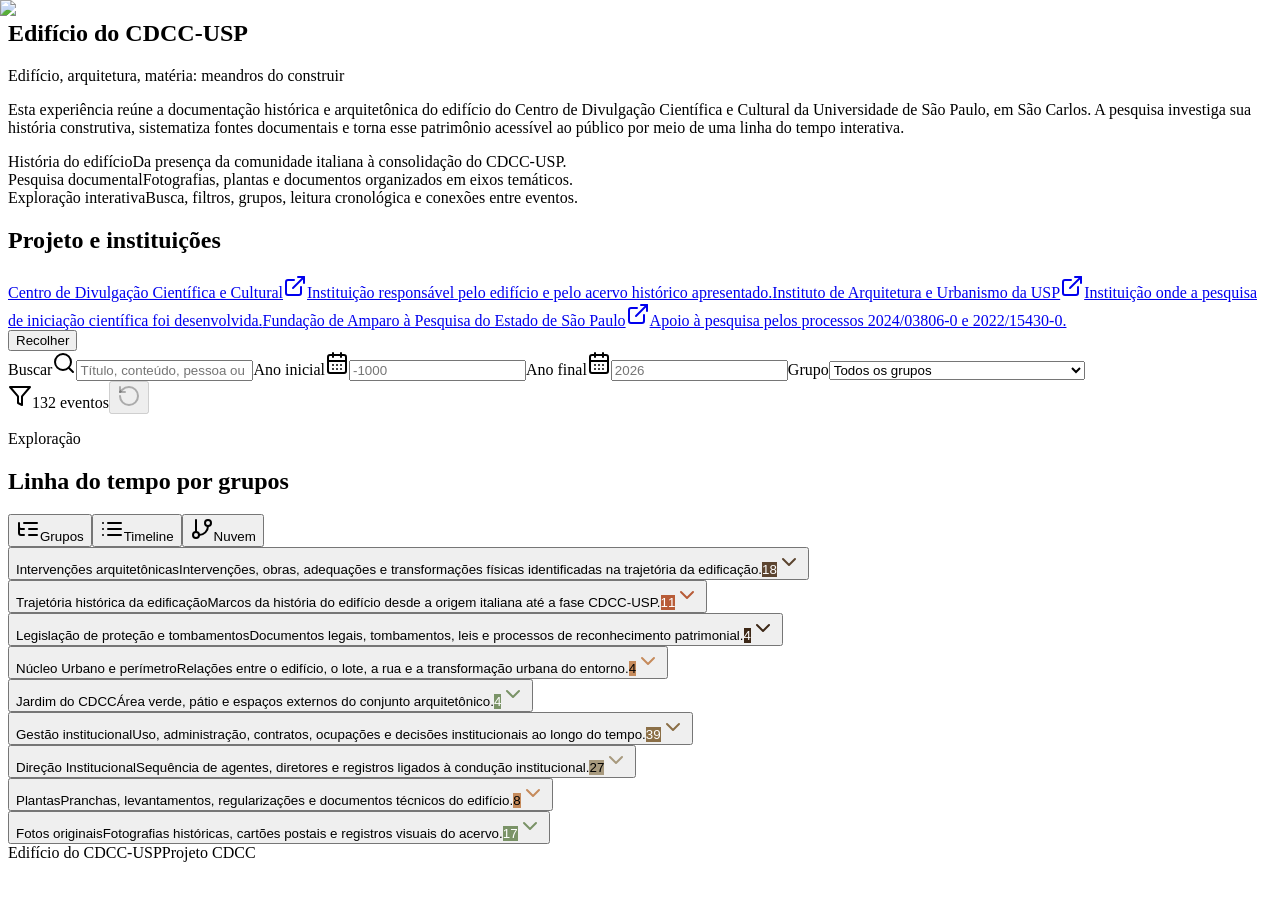
==== index.html @ 457eb66d "Publica site oficial do CDCC" ====
<!DOCTYPE html><!--H0KmSHQLWL5C5zBYv2tsC--><html lang="pt-BR"><head><meta charSet="utf-8"/><meta name="viewport" content="width=device-width, initial-scale=1"/><link rel="preload" as="image" href="/cdcc/images/cdcc/hero/fachada-sociedade-dante-alighieri.webp"/><link rel="stylesheet" href="/cdcc/_next/static/css/33ab1520f5a5b8dd.css" data-precedence="next"/><link rel="preload" as="script" fetchPriority="low" href="/cdcc/_next/static/chunks/webpack-450da0f515653d47.js"/><script src="/cdcc/_next/static/chunks/4bd1b696-c023c6e3521b1417.js" async=""></script><script src="/cdcc/_next/static/chunks/255-c16fd13ca8e7bf2b.js" async=""></script><script src="/cdcc/_next/static/chunks/main-app-d345df86a4fbf9d9.js" async=""></script><script src="/cdcc/_next/static/chunks/286-ce4d98b6b0c769e2.js" async=""></script><script src="/cdcc/_next/static/chunks/app/page-9c29a3cddc58170a.js" async=""></script><meta http-equiv="Content-Security-Policy" content="default-src &#x27;self&#x27;; base-uri &#x27;self&#x27;; object-src &#x27;none&#x27;; frame-src &#x27;none&#x27;; form-action &#x27;none&#x27;; img-src &#x27;self&#x27; data: blob:; media-src &#x27;self&#x27;; font-src &#x27;self&#x27; data:; style-src &#x27;self&#x27; &#x27;unsafe-inline&#x27;; script-src &#x27;self&#x27; &#x27;unsafe-inline&#x27;; connect-src &#x27;self&#x27;; worker-src &#x27;self&#x27; blob:; manifest-src &#x27;self&#x27;; upgrade-insecure-requests"/><title>Edifício do CDCC-USP | História e arquitetura</title><meta name="description" content="Pesquisa histórica e arquitetônica sobre o edifício do CDCC-USP, apresentada por grupos temáticos, linha do tempo e conexões entre eventos."/><meta name="referrer" content="strict-origin-when-cross-origin"/><link rel="shortcut icon" href="/cdcc/favicon.svg"/><link rel="icon" href="/cdcc/favicon.svg" type="image/svg+xml"/><script src="/cdcc/_next/static/chunks/polyfills-42372ed130431b0a.js" noModule=""></script></head><body><div hidden=""><!--$--><!--/$--></div><main class="flex min-h-screen flex-col"><div class="pointer-events-none fixed inset-x-0 top-0 z-50 px-4 pb-5 pt-5" style="opacity:1;transform:none"><section class="pointer-events-auto mx-auto grid max-h-[calc(100vh-2.5rem)] max-w-7xl gap-8 overflow-y-auto rounded-[2rem] border border-white/80 bg-white/90 p-5 shadow-hero backdrop-blur-xl md:p-7 lg:grid-cols-[1.05fr_0.95fr] lg:items-stretch"><div class="flex min-h-[520px] flex-col justify-between gap-8 rounded-[1.5rem] bg-surface p-6 md:p-8"><div><h1 class="max-w-3xl text-4xl font-black leading-tight text-ink md:text-6xl">Edifício do CDCC-USP</h1><p class="mt-4 max-w-2xl text-lg font-semibold leading-8 text-brand-primary">Edifício, arquitetura, matéria: meandros do construir</p><p class="mt-5 max-w-2xl text-base leading-8 text-muted md:text-lg">Esta experiência reúne a documentação histórica e arquitetônica do edifício do Centro de Divulgação Científica e Cultural da Universidade de São Paulo, em São Carlos. A pesquisa investiga sua história construtiva, sistematiza fontes documentais e torna esse patrimônio acessível ao público por meio de uma linha do tempo interativa.</p></div><div class="grid gap-3 md:grid-cols-3"><article class="rounded-2xl border border-white bg-white p-4 text-left shadow-sm"><span class="block text-sm font-black text-ink">História do edifício</span><span class="mt-2 block text-sm leading-5 text-muted">Da presença da comunidade italiana à consolidação do CDCC-USP.</span></article><article class="rounded-2xl border border-white bg-white p-4 text-left shadow-sm"><span class="block text-sm font-black text-ink">Pesquisa documental</span><span class="mt-2 block text-sm leading-5 text-muted">Fotografias, plantas e documentos organizados em eixos temáticos.</span></article><article class="rounded-2xl border border-white bg-white p-4 text-left shadow-sm"><span class="block text-sm font-black text-ink">Exploração interativa</span><span class="mt-2 block text-sm leading-5 text-muted">Busca, filtros, grupos, leitura cronológica e conexões entre eventos.</span></article></div></div><div class="grid gap-5"><div class="relative min-h-[320px] overflow-hidden rounded-[1.5rem] bg-surface shadow-soft lg:min-h-0"><img alt="Fachada histórica do edifício do CDCC-USP" decoding="async" data-nimg="fill" class="object-cover" style="position:absolute;height:100%;width:100%;left:0;top:0;right:0;bottom:0;color:transparent" src="/cdcc/images/cdcc/hero/fachada-sociedade-dante-alighieri.webp"/></div><div class="grid gap-3"><h2 class="text-sm font-bold uppercase tracking-[0.18em] text-muted">Projeto e instituições</h2><div class="grid gap-3 sm:grid-cols-2"><a href="https://cdcc.usp.br/" target="_blank" rel="noreferrer" class="group rounded-2xl border border-white/70 bg-white/75 p-4 text-left shadow-sm transition hover:-translate-y-0.5 hover:shadow-soft"><span class="flex items-start justify-between gap-3 text-sm font-bold text-ink">Centro de Divulgação Científica e Cultural<svg xmlns="http://www.w3.org/2000/svg" width="24" height="24" viewBox="0 0 24 24" fill="none" stroke="currentColor" stroke-width="2" stroke-linecap="round" stroke-linejoin="round" class="lucide lucide-external-link mt-0.5 h-4 w-4 shrink-0 text-brand-primary transition group-hover:translate-x-0.5" aria-hidden="true"><path d="M15 3h6v6"></path><path d="M10 14 21 3"></path><path d="M18 13v6a2 2 0 0 1-2 2H5a2 2 0 0 1-2-2V8a2 2 0 0 1 2-2h6"></path></svg></span><span class="mt-2 block text-sm leading-5 text-muted">Instituição responsável pelo edifício e pelo acervo histórico apresentado.</span></a><a href="https://www.iau.usp.br/" target="_blank" rel="noreferrer" class="group rounded-2xl border border-white/70 bg-white/75 p-4 text-left shadow-sm transition hover:-translate-y-0.5 hover:shadow-soft"><span class="flex items-start justify-between gap-3 text-sm font-bold text-ink">Instituto de Arquitetura e Urbanismo da USP<svg xmlns="http://www.w3.org/2000/svg" width="24" height="24" viewBox="0 0 24 24" fill="none" stroke="currentColor" stroke-width="2" stroke-linecap="round" stroke-linejoin="round" class="lucide lucide-external-link mt-0.5 h-4 w-4 shrink-0 text-brand-primary transition group-hover:translate-x-0.5" aria-hidden="true"><path d="M15 3h6v6"></path><path d="M10 14 21 3"></path><path d="M18 13v6a2 2 0 0 1-2 2H5a2 2 0 0 1-2-2V8a2 2 0 0 1 2-2h6"></path></svg></span><span class="mt-2 block text-sm leading-5 text-muted">Instituição onde a pesquisa de iniciação científica foi desenvolvida.</span></a><a href="https://fapesp.br/" target="_blank" rel="noreferrer" class="group rounded-2xl border border-white/70 bg-white/75 p-4 text-left shadow-sm transition hover:-translate-y-0.5 hover:shadow-soft"><span class="flex items-start justify-between gap-3 text-sm font-bold text-ink">Fundação de Amparo à Pesquisa do Estado de São Paulo<svg xmlns="http://www.w3.org/2000/svg" width="24" height="24" viewBox="0 0 24 24" fill="none" stroke="currentColor" stroke-width="2" stroke-linecap="round" stroke-linejoin="round" class="lucide lucide-external-link mt-0.5 h-4 w-4 shrink-0 text-brand-primary transition group-hover:translate-x-0.5" aria-hidden="true"><path d="M15 3h6v6"></path><path d="M10 14 21 3"></path><path d="M18 13v6a2 2 0 0 1-2 2H5a2 2 0 0 1-2-2V8a2 2 0 0 1 2-2h6"></path></svg></span><span class="mt-2 block text-sm leading-5 text-muted">Apoio à pesquisa pelos processos 2024/03806-0 e 2022/15430-0.</span></a></div></div><div class="flex justify-center"><button type="button" class="inline-flex items-center justify-center rounded-pill font-semibold transition duration-200 disabled:pointer-events-none disabled:opacity-50 bg-brand-primary text-white shadow-soft hover:bg-[#8f4328] active:translate-y-px h-11 gap-2 px-4 text-sm">Recolher</button></div></div></section></div><section class="border-b border-slate-200/80 bg-white/90 px-4 py-4 backdrop-blur-xl" aria-label="Busca e filtros"><div class="mx-auto grid max-w-7xl gap-4 lg:grid-cols-[1.6fr_0.7fr_0.7fr_1fr_auto] lg:items-end"><label class="grid gap-2 text-sm font-semibold text-ink" for="query"><span>Buscar</span><span class="relative flex items-center"><span class="pointer-events-none absolute left-3 text-muted"><svg xmlns="http://www.w3.org/2000/svg" width="24" height="24" viewBox="0 0 24 24" fill="none" stroke="currentColor" stroke-width="2" stroke-linecap="round" stroke-linejoin="round" class="lucide lucide-search h-4 w-4" aria-hidden="true"><circle cx="11" cy="11" r="8"></circle><path d="m21 21-4.3-4.3"></path></svg></span><input id="query" class="h-11 w-full rounded-2xl border border-slate-200 bg-white px-4 text-sm text-ink shadow-sm transition placeholder:text-slate-400 focus:border-brand-primary pl-10" placeholder="Título, conteúdo, pessoa ou tag" name="query" value=""/></span></label><label class="grid gap-2 text-sm font-semibold text-ink" for="fromYear"><span>Ano inicial</span><span class="relative flex items-center"><span class="pointer-events-none absolute left-3 text-muted"><svg xmlns="http://www.w3.org/2000/svg" width="24" height="24" viewBox="0 0 24 24" fill="none" stroke="currentColor" stroke-width="2" stroke-linecap="round" stroke-linejoin="round" class="lucide lucide-calendar-days h-4 w-4" aria-hidden="true"><path d="M8 2v4"></path><path d="M16 2v4"></path><rect width="18" height="18" x="3" y="4" rx="2"></rect><path d="M3 10h18"></path><path d="M8 14h.01"></path><path d="M12 14h.01"></path><path d="M16 14h.01"></path><path d="M8 18h.01"></path><path d="M12 18h.01"></path><path d="M16 18h.01"></path></svg></span><input id="fromYear" class="h-11 w-full rounded-2xl border border-slate-200 bg-white px-4 text-sm text-ink shadow-sm transition placeholder:text-slate-400 focus:border-brand-primary pl-10" inputMode="numeric" placeholder="-1000" name="fromYear" value=""/></span></label><label class="grid gap-2 text-sm font-semibold text-ink" for="toYear"><span>Ano final</span><span class="relative flex items-center"><span class="pointer-events-none absolute left-3 text-muted"><svg xmlns="http://www.w3.org/2000/svg" width="24" height="24" viewBox="0 0 24 24" fill="none" stroke="currentColor" stroke-width="2" stroke-linecap="round" stroke-linejoin="round" class="lucide lucide-calendar-days h-4 w-4" aria-hidden="true"><path d="M8 2v4"></path><path d="M16 2v4"></path><rect width="18" height="18" x="3" y="4" rx="2"></rect><path d="M3 10h18"></path><path d="M8 14h.01"></path><path d="M12 14h.01"></path><path d="M16 14h.01"></path><path d="M8 18h.01"></path><path d="M12 18h.01"></path><path d="M16 18h.01"></path></svg></span><input id="toYear" class="h-11 w-full rounded-2xl border border-slate-200 bg-white px-4 text-sm text-ink shadow-sm transition placeholder:text-slate-400 focus:border-brand-primary pl-10" inputMode="numeric" placeholder="2026" name="toYear" value=""/></span></label><label class="grid gap-2 text-sm font-semibold text-ink" for="groupId"><span>Grupo</span><select id="groupId" class="h-11 w-full rounded-2xl border border-slate-200 bg-white px-4 text-sm text-ink shadow-sm transition focus:border-brand-primary" name="groupId"><option value="all" selected="">Todos os grupos</option><option value="intervencoes-arquitetonicas">Intervenções arquitetônicas</option><option value="trajetoria-historica-da-edificacao">Trajetória histórica da edificação</option><option value="legislacao-de-protecao-e-tombamentos">Legislação de proteção e tombamentos</option><option value="nucleo-urbano-e-perimetro">Núcleo Urbano e perímetro</option><option value="jardim-do-cdcc">Jardim do CDCC</option><option value="gestao-institucional">Gestão institucional</option><option value="direcao-institucional">Direção Institucional</option><option value="plantas">Plantas</option><option value="fotos-originais">Fotos originais</option></select></label><div class="flex items-center justify-between gap-3 lg:justify-end"><span class="inline-flex h-11 items-center gap-2 rounded-pill bg-surface px-4 text-sm font-semibold text-ink"><svg xmlns="http://www.w3.org/2000/svg" width="24" height="24" viewBox="0 0 24 24" fill="none" stroke="currentColor" stroke-width="2" stroke-linecap="round" stroke-linejoin="round" class="lucide lucide-filter h-4 w-4 text-brand-primary" aria-hidden="true"><polygon points="22 3 2 3 10 12.46 10 19 14 21 14 12.46 22 3"></polygon></svg>132<!-- --> evento<!-- -->s</span><button type="button" class="inline-flex items-center justify-center rounded-pill font-semibold transition duration-200 disabled:pointer-events-none disabled:opacity-50 bg-transparent text-ink hover:bg-surface h-10 w-10 justify-center p-0" disabled="" aria-label="Limpar filtros" title="Limpar filtros"><svg xmlns="http://www.w3.org/2000/svg" width="24" height="24" viewBox="0 0 24 24" fill="none" stroke="currentColor" stroke-width="2" stroke-linecap="round" stroke-linejoin="round" class="lucide lucide-rotate-ccw h-4 w-4" aria-hidden="true"><path d="M3 12a9 9 0 1 0 9-9 9.75 9.75 0 0 0-6.74 2.74L3 8"></path><path d="M3 3v5h5"></path></svg></button></div></div></section><div class="mx-auto flex max-w-7xl flex-wrap items-center justify-between gap-4 px-4 pt-7"><div><p class="text-sm font-black uppercase tracking-[0.18em] text-brand-primary">Exploração</p><h2 class="mt-1 text-2xl font-black text-ink md:text-3xl">Linha do tempo por grupos</h2></div><div class="grid grid-cols-3 rounded-pill border border-slate-200 bg-white p-1 shadow-sm" role="tablist" aria-label="Modo de visualização"><button type="button" role="tab" aria-selected="true" class="inline-flex h-10 items-center justify-center gap-2 rounded-pill px-4 text-sm font-black transition bg-brand-primary text-white shadow-sm"><svg xmlns="http://www.w3.org/2000/svg" width="24" height="24" viewBox="0 0 24 24" fill="none" stroke="currentColor" stroke-width="2" stroke-linecap="round" stroke-linejoin="round" class="lucide lucide-list-tree h-4 w-4" aria-hidden="true"><path d="M21 12h-8"></path><path d="M21 6H8"></path><path d="M21 18h-8"></path><path d="M3 6v4c0 1.1.9 2 2 2h3"></path><path d="M3 10v6c0 1.1.9 2 2 2h3"></path></svg>Grupos</button><button type="button" role="tab" aria-selected="false" class="inline-flex h-10 items-center justify-center gap-2 rounded-pill px-4 text-sm font-black transition text-muted hover:bg-surface hover:text-ink"><svg xmlns="http://www.w3.org/2000/svg" width="24" height="24" viewBox="0 0 24 24" fill="none" stroke="currentColor" stroke-width="2" stroke-linecap="round" stroke-linejoin="round" class="lucide lucide-list h-4 w-4" aria-hidden="true"><path d="M3 12h.01"></path><path d="M3 18h.01"></path><path d="M3 6h.01"></path><path d="M8 12h13"></path><path d="M8 18h13"></path><path d="M8 6h13"></path></svg>Timeline</button><button type="button" role="tab" aria-selected="false" class="inline-flex h-10 items-center justify-center gap-2 rounded-pill px-4 text-sm font-black transition text-muted hover:bg-surface hover:text-ink"><svg xmlns="http://www.w3.org/2000/svg" width="24" height="24" viewBox="0 0 24 24" fill="none" stroke="currentColor" stroke-width="2" stroke-linecap="round" stroke-linejoin="round" class="lucide lucide-git-branch h-4 w-4" aria-hidden="true"><line x1="6" x2="6" y1="3" y2="15"></line><circle cx="18" cy="6" r="3"></circle><circle cx="6" cy="18" r="3"></circle><path d="M18 9a9 9 0 0 1-9 9"></path></svg>Nuvem</button></div></div><div class="mx-auto grid w-full max-w-[var(--history-timeline-width)] gap-4 px-4 py-8"><section id="group-intervencoes-arquitetonicas" class="grid w-full scroll-mt-44 gap-3 lg:scroll-mt-32"><button type="button" class="flex w-full items-center justify-between gap-4 rounded-[1.35rem] border border-slate-100 bg-white p-4 text-left shadow-soft transition hover:-translate-y-0.5 hover:shadow-hover md:p-5" aria-expanded="false" aria-controls="group-panel-intervencoes-arquitetonicas"><span class="flex min-w-0 items-center gap-4"><span class="h-12 w-2 shrink-0 rounded-pill" style="background-color:#5c4530" aria-hidden="true"></span><span class="min-w-0"><span class="block text-xl font-black leading-tight text-ink">Intervenções arquitetônicas</span><span class="mt-1 block text-sm leading-6 text-muted">Intervenções, obras, adequações e transformações físicas identificadas na trajetória da edificação.</span></span></span><span class="flex shrink-0 items-center gap-3"><span class="rounded-pill px-3 py-1.5 text-sm font-black" style="background-color:#5c4530;color:#ffffff">18</span><svg xmlns="http://www.w3.org/2000/svg" width="24" height="24" viewBox="0 0 24 24" fill="none" stroke="currentColor" stroke-width="2" stroke-linecap="round" stroke-linejoin="round" class="lucide lucide-chevron-down h-5 w-5 transition" style="color:#5c4530" aria-hidden="true"><path d="m6 9 6 6 6-6"></path></svg></span></button></section><section id="group-trajetoria-historica-da-edificacao" class="grid w-full scroll-mt-44 gap-3 lg:scroll-mt-32"><button type="button" class="flex w-full items-center justify-between gap-4 rounded-[1.35rem] border border-slate-100 bg-white p-4 text-left shadow-soft transition hover:-translate-y-0.5 hover:shadow-hover md:p-5" aria-expanded="false" aria-controls="group-panel-trajetoria-historica-da-edificacao"><span class="flex min-w-0 items-center gap-4"><span class="h-12 w-2 shrink-0 rounded-pill" style="background-color:#b85c38" aria-hidden="true"></span><span class="min-w-0"><span class="block text-xl font-black leading-tight text-ink">Trajetória histórica da edificação</span><span class="mt-1 block text-sm leading-6 text-muted">Marcos da história do edifício desde a origem italiana até a fase CDCC-USP.</span></span></span><span class="flex shrink-0 items-center gap-3"><span class="rounded-pill px-3 py-1.5 text-sm font-black" style="background-color:#b85c38;color:#ffffff">11</span><svg xmlns="http://www.w3.org/2000/svg" width="24" height="24" viewBox="0 0 24 24" fill="none" stroke="currentColor" stroke-width="2" stroke-linecap="round" stroke-linejoin="round" class="lucide lucide-chevron-down h-5 w-5 transition" style="color:#b85c38" aria-hidden="true"><path d="m6 9 6 6 6-6"></path></svg></span></button></section><section id="group-legislacao-de-protecao-e-tombamentos" class="grid w-full scroll-mt-44 gap-3 lg:scroll-mt-32"><button type="button" class="flex w-full items-center justify-between gap-4 rounded-[1.35rem] border border-slate-100 bg-white p-4 text-left shadow-soft transition hover:-translate-y-0.5 hover:shadow-hover md:p-5" aria-expanded="false" aria-controls="group-panel-legislacao-de-protecao-e-tombamentos"><span class="flex min-w-0 items-center gap-4"><span class="h-12 w-2 shrink-0 rounded-pill" style="background-color:#3d2817" aria-hidden="true"></span><span class="min-w-0"><span class="block text-xl font-black leading-tight text-ink">Legislação de proteção e tombamentos</span><span class="mt-1 block text-sm leading-6 text-muted">Documentos legais, tombamentos, leis e processos de reconhecimento patrimonial.</span></span></span><span class="flex shrink-0 items-center gap-3"><span class="rounded-pill px-3 py-1.5 text-sm font-black" style="background-color:#3d2817;color:#ffffff">4</span><svg xmlns="http://www.w3.org/2000/svg" width="24" height="24" viewBox="0 0 24 24" fill="none" stroke="currentColor" stroke-width="2" stroke-linecap="round" stroke-linejoin="round" class="lucide lucide-chevron-down h-5 w-5 transition" style="color:#3d2817" aria-hidden="true"><path d="m6 9 6 6 6-6"></path></svg></span></button></section><section id="group-nucleo-urbano-e-perimetro" class="grid w-full scroll-mt-44 gap-3 lg:scroll-mt-32"><button type="button" class="flex w-full items-center justify-between gap-4 rounded-[1.35rem] border border-slate-100 bg-white p-4 text-left shadow-soft transition hover:-translate-y-0.5 hover:shadow-hover md:p-5" aria-expanded="false" aria-controls="group-panel-nucleo-urbano-e-perimetro"><span class="flex min-w-0 items-center gap-4"><span class="h-12 w-2 shrink-0 rounded-pill" style="background-color:#c68b5c" aria-hidden="true"></span><span class="min-w-0"><span class="block text-xl font-black leading-tight text-ink">Núcleo Urbano e perímetro</span><span class="mt-1 block text-sm leading-6 text-muted">Relações entre o edifício, o lote, a rua e a transformação urbana do entorno.</span></span></span><span class="flex shrink-0 items-center gap-3"><span class="rounded-pill px-3 py-1.5 text-sm font-black" style="background-color:#c68b5c;color:var(--color-text)">4</span><svg xmlns="http://www.w3.org/2000/svg" width="24" height="24" viewBox="0 0 24 24" fill="none" stroke="currentColor" stroke-width="2" stroke-linecap="round" stroke-linejoin="round" class="lucide lucide-chevron-down h-5 w-5 transition" style="color:#c68b5c" aria-hidden="true"><path d="m6 9 6 6 6-6"></path></svg></span></button></section><section id="group-jardim-do-cdcc" class="grid w-full scroll-mt-44 gap-3 lg:scroll-mt-32"><button type="button" class="flex w-full items-center justify-between gap-4 rounded-[1.35rem] border border-slate-100 bg-white p-4 text-left shadow-soft transition hover:-translate-y-0.5 hover:shadow-hover md:p-5" aria-expanded="false" aria-controls="group-panel-jardim-do-cdcc"><span class="flex min-w-0 items-center gap-4"><span class="h-12 w-2 shrink-0 rounded-pill" style="background-color:#7a9367" aria-hidden="true"></span><span class="min-w-0"><span class="block text-xl font-black leading-tight text-ink">Jardim do CDCC</span><span class="mt-1 block text-sm leading-6 text-muted">Área verde, pátio e espaços externos do conjunto arquitetônico.</span></span></span><span class="flex shrink-0 items-center gap-3"><span class="rounded-pill px-3 py-1.5 text-sm font-black" style="background-color:#7a9367;color:#ffffff">4</span><svg xmlns="http://www.w3.org/2000/svg" width="24" height="24" viewBox="0 0 24 24" fill="none" stroke="currentColor" stroke-width="2" stroke-linecap="round" stroke-linejoin="round" class="lucide lucide-chevron-down h-5 w-5 transition" style="color:#7a9367" aria-hidden="true"><path d="m6 9 6 6 6-6"></path></svg></span></button></section><section id="group-gestao-institucional" class="grid w-full scroll-mt-44 gap-3 lg:scroll-mt-32"><button type="button" class="flex w-full items-center justify-between gap-4 rounded-[1.35rem] border border-slate-100 bg-white p-4 text-left shadow-soft transition hover:-translate-y-0.5 hover:shadow-hover md:p-5" aria-expanded="false" aria-controls="group-panel-gestao-institucional"><span class="flex min-w-0 items-center gap-4"><span class="h-12 w-2 shrink-0 rounded-pill" style="background-color:#8b6f47" aria-hidden="true"></span><span class="min-w-0"><span class="block text-xl font-black leading-tight text-ink">Gestão institucional</span><span class="mt-1 block text-sm leading-6 text-muted">Uso, administração, contratos, ocupações e decisões institucionais ao longo do tempo.</span></span></span><span class="flex shrink-0 items-center gap-3"><span class="rounded-pill px-3 py-1.5 text-sm font-black" style="background-color:#8b6f47;color:#ffffff">39</span><svg xmlns="http://www.w3.org/2000/svg" width="24" height="24" viewBox="0 0 24 24" fill="none" stroke="currentColor" stroke-width="2" stroke-linecap="round" stroke-linejoin="round" class="lucide lucide-chevron-down h-5 w-5 transition" style="color:#8b6f47" aria-hidden="true"><path d="m6 9 6 6 6-6"></path></svg></span></button></section><section id="group-direcao-institucional" class="grid w-full scroll-mt-44 gap-3 lg:scroll-mt-32"><button type="button" class="flex w-full items-center justify-between gap-4 rounded-[1.35rem] border border-slate-100 bg-white p-4 text-left shadow-soft transition hover:-translate-y-0.5 hover:shadow-hover md:p-5" aria-expanded="false" aria-controls="group-panel-direcao-institucional"><span class="flex min-w-0 items-center gap-4"><span class="h-12 w-2 shrink-0 rounded-pill" style="background-color:#a89a7e" aria-hidden="true"></span><span class="min-w-0"><span class="block text-xl font-black leading-tight text-ink">Direção Institucional</span><span class="mt-1 block text-sm leading-6 text-muted">Sequência de agentes, diretores e registros ligados à condução institucional.</span></span></span><span class="flex shrink-0 items-center gap-3"><span class="rounded-pill px-3 py-1.5 text-sm font-black" style="background-color:#a89a7e;color:var(--color-text)">27</span><svg xmlns="http://www.w3.org/2000/svg" width="24" height="24" viewBox="0 0 24 24" fill="none" stroke="currentColor" stroke-width="2" stroke-linecap="round" stroke-linejoin="round" class="lucide lucide-chevron-down h-5 w-5 transition" style="color:#a89a7e" aria-hidden="true"><path d="m6 9 6 6 6-6"></path></svg></span></button></section><section id="group-plantas" class="grid w-full scroll-mt-44 gap-3 lg:scroll-mt-32"><button type="button" class="flex w-full items-center justify-between gap-4 rounded-[1.35rem] border border-slate-100 bg-white p-4 text-left shadow-soft transition hover:-translate-y-0.5 hover:shadow-hover md:p-5" aria-expanded="false" aria-controls="group-panel-plantas"><span class="flex min-w-0 items-center gap-4"><span class="h-12 w-2 shrink-0 rounded-pill" style="background-color:#c68b5c" aria-hidden="true"></span><span class="min-w-0"><span class="block text-xl font-black leading-tight text-ink">Plantas</span><span class="mt-1 block text-sm leading-6 text-muted">Pranchas, levantamentos, regularizações e documentos técnicos do edifício.</span></span></span><span class="flex shrink-0 items-center gap-3"><span class="rounded-pill px-3 py-1.5 text-sm font-black" style="background-color:#c68b5c;color:var(--color-text)">8</span><svg xmlns="http://www.w3.org/2000/svg" width="24" height="24" viewBox="0 0 24 24" fill="none" stroke="currentColor" stroke-width="2" stroke-linecap="round" stroke-linejoin="round" class="lucide lucide-chevron-down h-5 w-5 transition" style="color:#c68b5c" aria-hidden="true"><path d="m6 9 6 6 6-6"></path></svg></span></button></section><section id="group-fotos-originais" class="grid w-full scroll-mt-44 gap-3 lg:scroll-mt-32"><button type="button" class="flex w-full items-center justify-between gap-4 rounded-[1.35rem] border border-slate-100 bg-white p-4 text-left shadow-soft transition hover:-translate-y-0.5 hover:shadow-hover md:p-5" aria-expanded="false" aria-controls="group-panel-fotos-originais"><span class="flex min-w-0 items-center gap-4"><span class="h-12 w-2 shrink-0 rounded-pill" style="background-color:#7a9367" aria-hidden="true"></span><span class="min-w-0"><span class="block text-xl font-black leading-tight text-ink">Fotos originais</span><span class="mt-1 block text-sm leading-6 text-muted">Fotografias históricas, cartões postais e registros visuais do acervo.</span></span></span><span class="flex shrink-0 items-center gap-3"><span class="rounded-pill px-3 py-1.5 text-sm font-black" style="background-color:#7a9367;color:#ffffff">17</span><svg xmlns="http://www.w3.org/2000/svg" width="24" height="24" viewBox="0 0 24 24" fill="none" stroke="currentColor" stroke-width="2" stroke-linecap="round" stroke-linejoin="round" class="lucide lucide-chevron-down h-5 w-5 transition" style="color:#7a9367" aria-hidden="true"><path d="m6 9 6 6 6-6"></path></svg></span></button></section></div><footer class="mt-auto bg-brand-primary px-4 py-6 text-white"><div class="mx-auto flex max-w-7xl flex-wrap items-center justify-between gap-3"><span class="text-base font-black">Edifício do CDCC-USP</span><span class="text-sm font-semibold text-white/80">Projeto CDCC</span></div></footer></main><!--$--><!--/$--><script src="/cdcc/_next/static/chunks/webpack-450da0f515653d47.js" id="_R_" async=""></script><script>(self.__next_f=self.__next_f||[]).push([0])</script><script>self.__next_f.push([1,"1:\"$Sreact.fragment\"\n2:I[9766,[],\"\"]\n3:I[8924,[],\"\"]\n4:I[3462,[\"286\",\"static/chunks/286-ce4d98b6b0c769e2.js\",\"974\",\"static/chunks/app/page-9c29a3cddc58170a.js\"],\"HistoryExperience\"]\na:I[7150,[],\"\"]\n:HL[\"/cdcc/_next/static/css/33ab1520f5a5b8dd.css\",\"style\"]\n5:T44e,"])</script><script>self.__next_f.push([1,"Planta do 1º andar da Escola de Engenharia de São Carlos, situada na Rua 9 de Julho com a Rua 13 de Maio. Projeto de adaptação com indicação de demolições executadas, a executar, e construções a executar. Escala 1:100. Escola de Engenharia de São Carlos – USP, Setor de Obras. Desenho: D. Penazzi. Período provável: 1953–1957.\n\nObservações:\nDocumenta a transformação interna do edifício para uso universitário, com indicação explícita de intervenções construtivas.\n\nPlanta do 1º andar do D.Q.F.M. (Departamento de Química, Física e Matemática), situada na Rua 9 de Julho com a Rua 13 de Maio. Escala 1:100. Instituto de Física e Química de São Carlos – USP, Setor de Obras. Desenho: Renex. Data: 7 de maio de 1980.\n\nObservações:\nDocumenta o uso do edifício pelo IFQSC em 1980, com programa funcional de departamento universitário (laboratório de eletrônica, sala de leitura, biblioteca, salas administrativas). Confirma uso institucional do edifício pelo IFQSC posterior à data de encerramento de 1970 registrada no Regesto, exigindo revisão dessa entrada."])</script><script>self.__next_f.push([1,"6:T9b3,"])</script><script>self.__next_f.push([1,"Projeto de ampliação e reforma do CDCC: paisagismo e planta geral do conjunto, fase I, com proposta de vegetação. Pavimento térreo, escala 1:100. Prefeitura do Campus USP-São Carlos, Divisão Técnica de Obras e Serviços (GPP), setembro de 2003. Arquiteta responsável: Sônia Costardi.\n\nObservações:\nNão é levantamento, mas projeto. Documenta a intervenção \"Ampliação e reforma do CDCC\", com proposta paisagística para o conjunto. Inclui tabela de vegetação proposta e especificação de pisos (Piso 1: bicrat, madia, douki garden, natural; Piso 2: bicrat, madia, parati ou linea). À esquerda, indica novo bloco anexo proposto com salas.\n\nProjeto de ampliação e reforma do CDCC: planta geral do conjunto, fase I, pavimento térreo, escala 1:100. Prefeitura do Campus USP-São Carlos, Divisão Técnica de Obras e Serviços (GPP), setembro de 2003. Arquiteta responsável: Sônia Costardi.\n\nObservações:\nFolha 1 do conjunto \"Ampliação e reforma do CDCC\". Documenta a planta geral do térreo incluindo o edifício existente (à direita) e o novo bloco anexo proposto (à esquerda), com indicação de jardins, acesso especial, calçada, recuo e cotas. Complementa a PL-004 (Folha 2, especialidade paisagismo).\n\nProjeto de edícula anexa ao CDCC: ótica, solda, montagem e depósito. Plantas, fachada frontal, fachada lateral e detalhe da canaleta de drenagem. Escalas 1:100 e 1:10. Prefeitura do Campus USP-São Carlos, Divisão de Obras e Infra-Estrutura, novembro de 2003. Estagiário: Felipe Ferreira (EESC).\n\nObservações:\nEdificação anexa de uso técnico. Detalha sistema de drenagem por canaleta com grelha e ferro-cimento, tijolo comum, argamassa 1:3 e lastro de 5cm.\n\nElaboração do projeto de ampliação e reforma do CDCC, especialidade paisagismo, pela Arq. Sônia Costardi (Prefeitura do Campus USP-São Carlos, Divisão Técnica de Obras e Serviços). O projeto propõe a implantação de quatorze espécies vegetais no entorno e jardins internos do edifício e recomenda a substituição das espécies exóticas da calçada por palmeiras imperiais para \"visão plena do prédio de reconhecido valor histórico\". A formulação constitui um dos primeiros registros documentais em que o edifício é tratado oficialmente como bem patrimonial em projeto técnico da USP, antecedendo em dezesseis anos o tombamento pelo CONDEPHAAT. O projeto fundamentou a ampliação da área de exposição (2005) e a criação do Jardim da Percepção (2006)."])</script><script>self.__next_f.push([1,"7:T599,"])</script><script>self.__next_f.push([1,"Projetos de ampliação e reforma do CDCC. Projeto de ampliação e reforma do CDCC: paisagismo e planta geral do conjunto, fase I, com proposta de vegetação. Pavimento térreo, escala 1:100. Prefeitura do Campus USP-São Carlos, Divisão Técnica de Obras e Serviços (GPP), setembro de 2003. Não é levantamento, mas projeto. Documenta a intervenção \"Ampliação e reforma do CDCC\", com proposta paisagística para o conjunto. Inclui tabela de vegetação proposta e especificação de pisos (Piso 1: bicrat, madia, douki garden, natural; Piso 2: bicrat, madia, parati ou linea). Projeto de ampliação e reforma do CDCC: planta geral do conjunto, fase I, pavimento térreo, escala 1:100. Folha 1 do conjunto \"Ampliação e reforma do CDCC\". Documenta a planta geral do térreo incluindo o edifício existente (à direita) e o novo bloco anexo proposto (à esquerda), com indicação de jardins, acesso especial, calçada, recuo e cotas. Projeto de edícula anexa ao CDCC: ótica, solda, montagem e depósito. Plantas, fachada frontal, fachada lateral e detalhe da canaleta de drenagem. Edificação anexa de uso técnico. Detalha sistema de drenagem por canaleta com grelha e ferro-cimento, tijolo comum, argamassa 1:3 e lastro de 5cm. Elaboração do projeto de ampliação e reforma do CDCC, especialidade paisagismo, pela Arq. Sônia Costardi (Prefeitura do Campus USP-São Carlos, Divisão Técnica de Obras e Serviços)."])</script><script>self.__next_f.push([1,"0:{\"P\":null,\"b\":\"H0KmSHQLWL5C5zBYv2tsC\",\"p\":\"/cdcc\",\"c\":[\"\",\"\"],\"i\":false,\"f\":[[[\"\",{\"children\":[\"__PAGE__\",{}]},\"$undefined\",\"$undefined\",true],[\"\",[\"$\",\"$1\",\"c\",{\"children\":[[[\"$\",\"link\",\"0\",{\"rel\":\"stylesheet\",\"href\":\"/cdcc/_next/static/css/33ab1520f5a5b8dd.css\",\"precedence\":\"next\",\"crossOrigin\":\"$undefined\",\"nonce\":\"$undefined\"}]],[\"$\",\"html\",null,{\"lang\":\"pt-BR\",\"children\":[[\"$\",\"head\",null,{\"children\":[\"$\",\"meta\",null,{\"httpEquiv\":\"Content-Security-Policy\",\"content\":\"default-src 'self'; base-uri 'self'; object-src 'none'; frame-src 'none'; form-action 'none'; img-src 'self' data: blob:; media-src 'self'; font-src 'self' data:; style-src 'self' 'unsafe-inline'; script-src 'self' 'unsafe-inline'; connect-src 'self'; worker-src 'self' blob:; manifest-src 'self'; upgrade-insecure-requests\"}]}],[\"$\",\"body\",null,{\"children\":[\"$\",\"$L2\",null,{\"parallelRouterKey\":\"children\",\"error\":\"$undefined\",\"errorStyles\":\"$undefined\",\"errorScripts\":\"$undefined\",\"template\":[\"$\",\"$L3\",null,{}],\"templateStyles\":\"$undefined\",\"templateScripts\":\"$undefined\",\"notFound\":[[[\"$\",\"title\",null,{\"children\":\"404: This page could not be found.\"}],[\"$\",\"div\",null,{\"style\":{\"fontFamily\":\"system-ui,\\\"Segoe UI\\\",Roboto,Helvetica,Arial,sans-serif,\\\"Apple Color Emoji\\\",\\\"Segoe UI Emoji\\\"\",\"height\":\"100vh\",\"textAlign\":\"center\",\"display\":\"flex\",\"flexDirection\":\"column\",\"alignItems\":\"center\",\"justifyContent\":\"center\"},\"children\":[\"$\",\"div\",null,{\"children\":[[\"$\",\"style\",null,{\"dangerouslySetInnerHTML\":{\"__html\":\"body{color:#000;background:#fff;margin:0}.next-error-h1{border-right:1px solid rgba(0,0,0,.3)}@media (prefers-color-scheme:dark){body{color:#fff;background:#000}.next-error-h1{border-right:1px solid rgba(255,255,255,.3)}}\"}}],[\"$\",\"h1\",null,{\"className\":\"next-error-h1\",\"style\":{\"display\":\"inline-block\",\"margin\":\"0 20px 0 0\",\"padding\":\"0 23px 0 0\",\"fontSize\":24,\"fontWeight\":500,\"verticalAlign\":\"top\",\"lineHeight\":\"49px\"},\"children\":404}],[\"$\",\"div\",null,{\"style\":{\"display\":\"inline-block\"},\"children\":[\"$\",\"h2\",null,{\"style\":{\"fontSize\":14,\"fontWeight\":400,\"lineHeight\":\"49px\",\"margin\":0},\"children\":\"This page could not be found.\"}]}]]}]}]],[]],\"forbidden\":\"$undefined\",\"unauthorized\":\"$undefined\"}]}]]}]]}],{\"children\":[\"__PAGE__\",[\"$\",\"$1\",\"c\",{\"children\":[[\"$\",\"$L4\",null,{\"theme\":{\"id\":\"cdcc\",\"title\":\"Edifício do CDCC-USP\",\"subtitle\":\"Edifício, arquitetura, matéria: meandros do construir\",\"description\":\"Esta experiência reúne a documentação histórica e arquitetônica do edifício do Centro de Divulgação Científica e Cultural da Universidade de São Paulo, em São Carlos. A pesquisa investiga sua história construtiva, sistematiza fontes documentais e torna esse patrimônio acessível ao público por meio de uma linha do tempo interativa.\",\"heroImage\":{\"id\":\"hero-cdcc\",\"type\":\"image\",\"src\":\"/images/cdcc/hero/fachada-sociedade-dante-alighieri.webp\",\"alt\":\"Fachada histórica do edifício do CDCC-USP\",\"caption\":\"Sede da Sociedade Dante Alighieri, atual edifício do CDCC-USP.\",\"credit\":\"Acervo CDCC-USP\"},\"references\":[{\"id\":\"cdcc-usp\",\"title\":\"Centro de Divulgação Científica e Cultural\",\"url\":\"https://cdcc.usp.br/\",\"description\":\"Instituição responsável pelo edifício e pelo acervo histórico apresentado.\"},{\"id\":\"iau-usp\",\"title\":\"Instituto de Arquitetura e Urbanismo da USP\",\"url\":\"https://www.iau.usp.br/\",\"description\":\"Instituição onde a pesquisa de iniciação científica foi desenvolvida.\"},{\"id\":\"fapesp\",\"title\":\"Fundação de Amparo à Pesquisa do Estado de São Paulo\",\"url\":\"https://fapesp.br/\",\"description\":\"Apoio à pesquisa pelos processos 2024/03806-0 e 2022/15430-0.\"}],\"highlights\":[{\"id\":\"historia-edificio\",\"title\":\"História do edifício\",\"description\":\"Da presença da comunidade italiana à consolidação do CDCC-USP.\",\"eventId\":\"intervencoes-arquitetonicas-1902-1-construcao-do-muro\"},{\"id\":\"pesquisa-documental\",\"title\":\"Pesquisa documental\",\"description\":\"Fotografias, plantas e documentos organizados em eixos temáticos.\",\"eventId\":\"intervencoes-arquitetonicas-1908-4-construcao-do-novo-predio-social\"},{\"id\":\"exploracao-interativa\",\"title\":\"Exploração interativa\",\"description\":\"Busca, filtros, grupos, leitura cronológica e conexões entre eventos.\",\"eventId\":\"intervencoes-arquitetonicas-1902-1-construcao-do-muro\"}],\"groups\":[{\"id\":\"intervencoes-arquitetonicas\",\"themeId\":\"cdcc\",\"title\":\"Intervenções arquitetônicas\",\"description\":\"Intervenções, obras, adequações e transformações físicas identificadas na trajetória da edificação.\",\"color\":\"#5c4530\",\"order\":1,\"events\":[{\"id\":\"intervencoes-arquitetonicas-1902-1-construcao-do-muro\",\"groupId\":\"intervencoes-arquitetonicas\",\"title\":\"Construção do Muro\",\"date\":\"1902\",\"summary\":\"Muro de 35m de frente e 17m de comprimento. Tijolo de meio comprimento com pilare. Saída superior com fechamento em palafita Não fazer Cavetto (perfil ou moldura com seção em forma de quarto de círculo côncavo)\",\"content\":\"Muro de 35m de frente e 17m de comprimento. Tijolo de meio comprimento com pilare. Saída superior com fechamento em palafita Não fazer Cavetto (perfil ou moldura com seção em forma de quarto de círculo côncavo)\",\"people\":[],\"references\":[{\"id\":\"i-libro-delle-riunioni-deliberazioni-della-direttoria-e-consiglio-della-sta-italiana-dante-alighieri\",\"title\":\"I Libro delle riunioni deliberazioni della direttoria e consiglio della Sta Italiana Dante Alighieri\"}],\"relatedEventIds\":[\"intervencoes-arquitetonicas-1902-1-1-decisao-do-construtor-do-muro\"],\"tags\":[\"intervenção arquitetônica\",\"edificação\"],\"aiContent\":{\"textSummary\":\"Construção do Muro. Muro de 35m de frente e 17m de comprimento. Tijolo de meio comprimento com pilare. Saída superior com fechamento em palafita Não fazer Cavetto (perfil ou moldura com seção em forma de quarto de círculo côncavo)\",\"reviewedByHuman\":false}},{\"id\":\"intervencoes-arquitetonicas-1902-1-1-decisao-do-construtor-do-muro\",\"groupId\":\"intervencoes-arquitetonicas\",\"title\":\"Decisão do Construtor do Muro\",\"date\":\"1902\",\"summary\":\"o Conselho da Società deliberou sobre a escolha do construtor para o muro da sede. Dois concorrentes foram avaliados — Antonio Gasparotti e Liborio Menniti — não apenas pelo preço, mas pelo método construtivo. Gasparott…\",\"content\":\"o Conselho da Società deliberou sobre a escolha do construtor para o muro da sede. Dois concorrentes foram avaliados — Antonio Gasparotti e Liborio Menniti — não apenas pelo preço, mas pelo método construtivo. Gasparotti propôs alvenaria em tijolo de primeira qualidade com argamassa de cal e areia, enquanto Menniti optaria por terra, material de menor solidez. Após oferecer desconto de 2%, Gasparotti foi contratado por ₤ 8.008.000 para executar um muro de 35 × 17 metros, com pilares e fechamento superior em palafita.\",\"people\":[],\"references\":[{\"id\":\"i-libro-delle-riunioni-deliberazioni-della-direttoria-e-consiglio-della-sta-italiana-dante-alighieri\",\"title\":\"I Libro delle riunioni deliberazioni della direttoria e consiglio della Sta Italiana Dante Alighieri\"}],\"relatedEventIds\":[\"intervencoes-arquitetonicas-1902-1-construcao-do-muro\",\"intervencoes-arquitetonicas-1904-2-repintura-da-sala-social\"],\"tags\":[\"intervenção arquitetônica\",\"Società Dante Alighieri\"],\"aiContent\":{\"textSummary\":\"Decisão do Construtor do Muro. o Conselho da Società deliberou sobre a escolha do construtor para o muro da sede. Dois concorrentes foram avaliados — Antonio Gasparotti e Liborio Menniti — não apenas pelo preço, mas pelo método construtivo. Gasparotti propôs alvenaria em tijolo de primeira qualidade com argamassa de cal e areia, enquanto Menniti optaria por terra, material de menor solidez. Após oferecer desconto de 2%, Gasparotti foi contratado por ₤ 8.008.000 para executar um muro de 35 × 17 metros, com pilares e fechamento superior em palafita.\",\"reviewedByHuman\":false}},{\"id\":\"intervencoes-arquitetonicas-1904-2-repintura-da-sala-social\",\"groupId\":\"intervencoes-arquitetonicas\",\"title\":\"Repintura da Sala Social\",\"date\":\"1904\",\"summary\":\"o sócio Alfredo Lavelli solicitou ao Conselho a repintura da Sala Social, justificando que o espaço seria sede da commemoração cívica do XX Settembre — data de unificação italiana. O Conselho considerou a proposta perti…\",\"content\":\"o sócio Alfredo Lavelli solicitou ao Conselho a repintura da Sala Social, justificando que o espaço seria sede da commemoração cívica do XX Settembre — data de unificação italiana. O Conselho considerou a proposta pertinente e a aprovou sem ressalvas. o Conselho registrou os custos da repintura da Sala Social: £ 25.000 pelo caiamento do espaço e £ 14.000 referentes a uma conta de cadernos, ambas devidamente aprovadas.\",\"people\":[],\"references\":[{\"id\":\"i-libro-delle-riunioni-deliberazioni-della-direttoria-e-consiglio-della-sta-italiana-dante-alighieri\",\"title\":\"I Libro delle riunioni deliberazioni della direttoria e consiglio della Sta Italiana Dante Alighieri\"}],\"relatedEventIds\":[\"intervencoes-arquitetonicas-1902-1-1-decisao-do-construtor-do-muro\",\"intervencoes-arquitetonicas-1904-3-giuliano-parolo-apresenta-diversos-projetos-para-a-nova-sede\"],\"tags\":[\"intervenção arquitetônica\"],\"aiContent\":{\"textSummary\":\"Repintura da Sala Social. o sócio Alfredo Lavelli solicitou ao Conselho a repintura da Sala Social, justificando que o espaço seria sede da commemoração cívica do XX Settembre — data de unificação italiana. O Conselho considerou a proposta pertinente e a aprovou sem ressalvas. o Conselho registrou os custos da repintura da Sala Social: £ 25.000 pelo caiamento do espaço e £ 14.000 referentes a uma conta de cadernos, ambas devidamente aprovadas.\",\"reviewedByHuman\":false}},{\"id\":\"intervencoes-arquitetonicas-1904-3-giuliano-parolo-apresenta-diversos-projetos-para-a-nova-sede\",\"groupId\":\"intervencoes-arquitetonicas\",\"title\":\"Giuliano Parolo apresenta diversos projetos para a nova sede\",\"date\":\"1904\",\"summary\":\"Conselheiro da Dante Alighieri e futuro construtor responsável pela sede, apresentou diversas plantas de projeto para a nova sede social. O Conselho examinou as propostas e, considerando necessária uma deliberação mais…\",\"content\":\"Conselheiro da Dante Alighieri e futuro construtor responsável pela sede, apresentou diversas plantas de projeto para a nova sede social. O Conselho examinou as propostas e, considerando necessária uma deliberação mais cuidadosa, decidiu adiar a decisão para uma reunião posterior, registrando expressamente os agradecimentos pelo trabalho voluntário e profícuo de Parolo em favor da Sociedade.\",\"people\":[],\"references\":[{\"id\":\"i-libro-delle-riunioni-deliberazioni-della-direttoria-e-consiglio-della-sta-italiana-dante-alighieri\",\"title\":\"I Libro delle riunioni deliberazioni della direttoria e consiglio della Sta Italiana Dante Alighieri\"}],\"relatedEventIds\":[\"intervencoes-arquitetonicas-1904-2-repintura-da-sala-social\",\"intervencoes-arquitetonicas-1908-4-construcao-do-novo-predio-social\"],\"tags\":[\"intervenção arquitetônica\",\"Società Dante Alighieri\",\"arquitetura\"],\"periodLabel\":\"1904-1908\",\"aiContent\":{\"textSummary\":\"Giuliano Parolo apresenta diversos projetos para a nova sede. Conselheiro da Dante Alighieri e futuro construtor responsável pela sede, apresentou diversas plantas de projeto para a nova sede social. O Conselho examinou as propostas e, considerando necessária uma deliberação mais cuidadosa, decidiu adiar a decisão para uma reunião posterior, registrando expressamente os agradecimentos pelo trabalho voluntário e profícuo de Parolo em favor da Sociedade.\",\"reviewedByHuman\":false}},{\"id\":\"intervencoes-arquitetonicas-1908-4-construcao-do-novo-predio-social\",\"groupId\":\"intervencoes-arquitetonicas\",\"title\":\"Construção do novo prédio social\",\"date\":\"1908\",\"summary\":\"A construção do novo prédio social da Società Dante Alighieri foi executada por Giuliano Parolo, conselheiro da entidade e empresário com loja de ladrilhos em São Carlos. Os portões e grades instalados na fachada fronta…\",\"content\":\"A construção do novo prédio social da Società Dante Alighieri foi executada por Giuliano Parolo, conselheiro da entidade e empresário com loja de ladrilhos em São Carlos. Os portões e grades instalados na fachada frontal da nova sede foram confeccionados por Ruggiero Mastrofrancisco, evidenciando a participação direta de membros da colônia italiana na materialização do edifício.\",\"people\":[],\"references\":[{\"id\":\"a-societa-dante-alighieri-um-estudo-de-caso-sobre-o-associativismo-etnico-italiano-em-sao-carlos-1902-a-1938\",\"title\":\"A Società Dante Alighieri: um estudo de caso sobre o associativismo étnico italiano em São Carlos (1902 a 1938)\"},{\"id\":\"arquivo-tecnico-do-cdcc-usp\",\"title\":\"Arquivo Técnico do CDCC-USP\"}],\"relatedEventIds\":[\"intervencoes-arquitetonicas-1904-3-giuliano-parolo-apresenta-diversos-projetos-para-a-nova-sede\",\"intervencoes-arquitetonicas-1922-5-construcao-do-pavimento-superior\"],\"tags\":[\"intervenção arquitetônica\",\"Società Dante Alighieri\",\"edificação\",\"São Carlos\"],\"media\":{\"id\":\"construcao-do-novo-predio-social-1908-ordem1-png\",\"type\":\"image\",\"src\":\"/images/cdcc/timeline/intervencoes-arquitetonicas/1908-ordem-1-1908-ordem1.webp\",\"alt\":\"Fotografia histórica em preto e branco da sede térrea da Sociedade Dante Alighieri, vista em perspectiva a partir da rua. A fachada tem portas e janelas em arco, platibanda com uma águia no topo e gradil frontal; algumas pessoas aparecem junto à calçada.\",\"caption\":\"Sede da Sociedade Dante Alighieri, localizada na então Rua Uruguayana (atual Rua Nove de Julho), em São Carlos\",\"credit\":\"Arquivo Técnico do CDCC-USP\"},\"contentBlocks\":[{\"id\":\"intervencoes-arquitetonicas-1908-4-construcao-do-novo-predio-social-midias-acervo\",\"title\":\"Imagens e documentos do acervo\",\"body\":\"Registros visuais associados a este evento na pasta Fotos Linha do Tempo.\",\"media\":[{\"id\":\"construcao-do-novo-predio-social-1908-ordem2-png\",\"type\":\"image\",\"src\":\"/images/cdcc/timeline/intervencoes-arquitetonicas/1908-ordem-2-1908-ordem2.webp\",\"alt\":\"Fotografia histórica em preto e branco com um grande grupo de crianças, professores e outros adultos alinhados diante da fachada térrea da Escola Dante Alighieri. As crianças menores estão sentadas à frente e as maiores permanecem em pé junto às portas em arco.\",\"caption\":\"Alunos enfileirados defronte ao prédio da Sociedade Dante Alighieri, onde também funcionava a Escola Dante Alighieri\",\"credit\":\"Arquivo Técnico do CDCC-USP\"},{\"id\":\"construcao-do-novo-predio-social-1908-ordem3-png\",\"type\":\"image\",\"src\":\"/images/cdcc/timeline/intervencoes-arquitetonicas/1908-ordem-3-1908-ordem3.webp\",\"alt\":\"Fotografia histórica em preto e branco do interior de uma sala de aula vazia. Fileiras de carteiras duplas de madeira ocupam o primeiro plano; ao fundo há uma lousa com escrita em italiano, mesa, cadeiras, retratos, janelas altas e luminárias pendentes.\",\"caption\":\"Sala de aula da Escola Dante Alighieri. Na lousa observa-se uma lição de matemática, escrita em italiano\",\"credit\":\"Arquivo Técnico do CDCC-USP\"}]}],\"aiContent\":{\"textSummary\":\"Construção do novo prédio social. A construção do novo prédio social da Società Dante Alighieri foi executada por Giuliano Parolo, conselheiro da entidade e empresário com loja de ladrilhos em São Carlos. Os portões e grades instalados na fachada frontal da nova sede foram confeccionados por Ruggiero Mastrofrancisco, evidenciando a participação direta de membros da colônia italiana na materialização do edifício. Sede da Sociedade Dante Alighieri, localizada na então Rua Uruguayana (atual Rua Nove de Julho), em São Carlos Alunos enfileirados defronte ao prédio da Sociedade Dante Alighieri, onde também funcionava a Escola Dante Alighieri Sala de aula da Escola Dante Alighieri.\",\"reviewedByHuman\":false,\"imageDescription\":\"Imagem 1 de 3: Fotografia histórica em preto e branco da sede térrea da Sociedade Dante Alighieri, vista em perspectiva a partir da rua. A fachada tem portas e janelas em arco, platibanda com uma águia no topo e gradil frontal; algumas pessoas aparecem junto à calçada.\\n\\nImagem 2 de 3: Fotografia histórica em preto e branco com um grande grupo de crianças, professores e outros adultos alinhados diante da fachada térrea da Escola Dante Alighieri. As crianças menores estão sentadas à frente e as maiores permanecem em pé junto às portas em arco.\\n\\nImagem 3 de 3: Fotografia histórica em preto e branco do interior de uma sala de aula vazia. Fileiras de carteiras duplas de madeira ocupam o primeiro plano; ao fundo há uma lousa com escrita em italiano, mesa, cadeiras, retratos, janelas altas e luminárias pendentes.\"}},{\"id\":\"intervencoes-arquitetonicas-1922-5-construcao-do-pavimento-superior\",\"groupId\":\"intervencoes-arquitetonicas\",\"title\":\"Construção do pavimento superior\",\"date\":\"1922\",\"summary\":\"Embora o projeto arquitetônico original já previsse um pavimento superior, sua construção foi concluída somente em 1922. Com a ampliação, o edifício passou a abrigar também festas e apresentações teatrais, expandindo o…\",\"content\":\"Embora o projeto arquitetônico original já previsse um pavimento superior, sua construção foi concluída somente em 1922. Com a ampliação, o edifício passou a abrigar também festas e apresentações teatrais, expandindo o papel cultural da sede social para além de suas funções associativas originais.\",\"people\":[],\"references\":[{\"id\":\"memorias-do-cdcc-p-16\",\"title\":\"Memórias do CDCC (p.16)\"},{\"id\":\"a-societa-dante-alighieri-um-estudo-de-caso-sobre-o-associativismo-etnico-italiano-em-sao-carlos-1902-a-1938\",\"title\":\"A Società Dante Alighieri: um estudo de caso sobre o associativismo étnico italiano em São Carlos (1902 a 1938)\"},{\"id\":\"arquivo-tecnico-do-cdcc-usp\",\"title\":\"Arquivo Técnico do CDCC-USP\"}],\"relatedEventIds\":[\"intervencoes-arquitetonicas-1908-4-construcao-do-novo-predio-social\",\"intervencoes-arquitetonicas-1922-5-1-reformas-na-sede-social\"],\"tags\":[\"intervenção arquitetônica\",\"edificação\",\"transformação\",\"arquitetura\"],\"aiContent\":{\"textSummary\":\"Construção do pavimento superior. Embora o projeto arquitetônico original já previsse um pavimento superior, sua construção foi concluída somente em 1922. Com a ampliação, o edifício passou a abrigar também festas e apresentações teatrais, expandindo o papel cultural da sede social para além de suas funções associativas originais.\",\"reviewedByHuman\":false}},{\"id\":\"intervencoes-arquitetonicas-1922-5-1-reformas-na-sede-social\",\"groupId\":\"intervencoes-arquitetonicas\",\"title\":\"Reformas na sede social\",\"date\":\"1922\",\"summary\":\"Na mesma ocasião em que foi concluído o pavimento superior, a sede social passou por uma reforma mais ampla, da qual resultou a construção do segundo andar do prédio da Società Dante Alighieri, consolidando a configuraç…\",\"content\":\"Na mesma ocasião em que foi concluído o pavimento superior, a sede social passou por uma reforma mais ampla, da qual resultou a construção do segundo andar do prédio da Società Dante Alighieri, consolidando a configuração arquitetônica que o edifício assumiria nas décadas seguintes.\",\"people\":[],\"references\":[{\"id\":\"a-societa-dante-alighieri-um-estudo-de-caso-sobre-o-associativismo-etnico-italiano-em-sao-carlos-1902-a-1938\",\"title\":\"A Società Dante Alighieri: um estudo de caso sobre o associativismo étnico italiano em São Carlos (1902 a 1938)\"},{\"id\":\"arquivo-tecnico-do-cdcc-usp\",\"title\":\"Arquivo Técnico do CDCC-USP\"}],\"relatedEventIds\":[\"intervencoes-arquitetonicas-1922-5-construcao-do-pavimento-superior\",\"intervencoes-arquitetonicas-1929-6-e-abordado-melhorias-e-manutencoes-no-edificio\"],\"tags\":[\"intervenção arquitetônica\",\"Società Dante Alighieri\",\"edificação\",\"transformação\"],\"media\":{\"id\":\"reformas-na-sede-social-1922-ordem1-png\",\"type\":\"image\",\"src\":\"/images/cdcc/timeline/intervencoes-arquitetonicas/1922-ordem-1-1922-ordem1.webp\",\"alt\":\"Fotografia histórica em preto e branco do edifício já concluído com dois pavimentos e cobertura de quatro águas. Um grupo de crianças e adultos está reunido junto ao gradil, diante da fachada principal e de suas janelas em arco.\",\"caption\":\"Foto de cartão postal com crianças e adultos dispostos defronte ao prédio da Sociedade Dante Alighieri\",\"credit\":\"Arquivo Técnico do CDCC-USP\"},\"contentBlocks\":[{\"id\":\"intervencoes-arquitetonicas-1922-5-1-reformas-na-sede-social-midias-acervo\",\"title\":\"Imagens e documentos do acervo\",\"body\":\"Registros visuais associados a este evento na pasta Fotos Linha do Tempo.\",\"media\":[{\"id\":\"reformas-na-sede-social-1922-ordem2-png\",\"type\":\"image\",\"src\":\"/images/cdcc/timeline/intervencoes-arquitetonicas/1922-ordem-2-1922-ordem2.webp\",\"alt\":\"Fotografia histórica em preto e branco do edifício durante a construção do segundo pavimento. Andaimes de madeira envolvem as fachadas e diversos trabalhadores aparecem sobre a estrutura e junto ao muro, com materiais de obra espalhados pela calçada.\",\"caption\":\"Início da construção do segundo pavimento do prédio da Sociedade Dante Alighieri\",\"credit\":\"Arquivo Técnico do CDCC-USP\"},{\"id\":\"reformas-na-sede-social-1922-ordem3-png\",\"type\":\"image\",\"src\":\"/images/cdcc/timeline/intervencoes-arquitetonicas/1922-ordem-3-1922-ordem3.webp\",\"alt\":\"Fotografia histórica em preto e branco da ampliação do edifício. O segundo pavimento está sem cobertura e cercado por andaimes; trabalhadores posam sobre as plataformas, enquanto tábuas e entulho ocupam a calçada.\",\"caption\":\"Construção do segundo pavimento do prédio da Sociedade Dante Alighieri\",\"credit\":\"Arquivo Técnico do CDCC-USP\"}]}],\"aiContent\":{\"textSummary\":\"Reformas na sede social. Na mesma ocasião em que foi concluído o pavimento superior, a sede social passou por uma reforma mais ampla, da qual resultou a construção do segundo andar do prédio da Società Dante Alighieri, consolidando a configuração arquitetônica que o edifício assumiria nas décadas seguintes. Foto de cartão postal com crianças e adultos dispostos defronte ao prédio da Sociedade Dante Alighieri Início da construção do segundo pavimento do prédio da Sociedade Dante Alighieri Construção do segundo pavimento do prédio da Sociedade Dante Alighieri\",\"reviewedByHuman\":false,\"imageDescription\":\"Imagem 1 de 3: Fotografia histórica em preto e branco do edifício já concluído com dois pavimentos e cobertura de quatro águas. Um grupo de crianças e adultos está reunido junto ao gradil, diante da fachada principal e de suas janelas em arco.\\n\\nImagem 2 de 3: Fotografia histórica em preto e branco do edifício durante a construção do segundo pavimento. Andaimes de madeira envolvem as fachadas e diversos trabalhadores aparecem sobre a estrutura e junto ao muro, com materiais de obra espalhados pela calçada.\\n\\nImagem 3 de 3: Fotografia histórica em preto e branco da ampliação do edifício. O segundo pavimento está sem cobertura e cercado por andaimes; trabalhadores posam sobre as plataformas, enquanto tábuas e entulho ocupam a calçada.\"}},{\"id\":\"intervencoes-arquitetonicas-1929-6-e-abordado-melhorias-e-manutencoes-no-edificio\",\"groupId\":\"intervencoes-arquitetonicas\",\"title\":\"É abordado melhorias e manutenções no edifício\",\"date\":\"1929\",\"summary\":\"o tema das melhorias e manutenções no edifício da sede social foi pautado pelo Conselho. As intervenções foram viabilizadas por meio de parcerias diretas com os próprios sócios da Società, evidenciando o modelo colabora…\",\"content\":\"o tema das melhorias e manutenções no edifício da sede social foi pautado pelo Conselho. As intervenções foram viabilizadas por meio de parcerias diretas com os próprios sócios da Società, evidenciando o modelo colaborativo que sustentava a gestão e a conservação do patrimônio construído da associação.\",\"people\":[],\"references\":[{\"id\":\"a-societa-dante-alighieri-um-estudo-de-caso-sobre-o-associativismo-etnico-italiano-em-sao-carlos-1902-a-1938\",\"title\":\"A Società Dante Alighieri: um estudo de caso sobre o associativismo étnico italiano em São Carlos (1902 a 1938)\"}],\"relatedEventIds\":[\"intervencoes-arquitetonicas-1922-5-1-reformas-na-sede-social\",\"intervencoes-arquitetonicas-1953-7-adaptacao-para-atividades-da-escola-de-engenharia-de-sao-carlos\"],\"tags\":[\"intervenção arquitetônica\",\"Società Dante Alighieri\",\"edificação\",\"patrimônio\"],\"aiContent\":{\"textSummary\":\"É abordado melhorias e manutenções no edifício. o tema das melhorias e manutenções no edifício da sede social foi pautado pelo Conselho. As intervenções foram viabilizadas por meio de parcerias diretas com os próprios sócios da Società, evidenciando o modelo colaborativo que sustentava a gestão e a conservação do patrimônio construído da associação.\",\"reviewedByHuman\":false}},{\"id\":\"intervencoes-arquitetonicas-1953-7-adaptacao-para-atividades-da-escola-de-engenharia-de-sao-carlos\",\"groupId\":\"intervencoes-arquitetonicas\",\"title\":\"Adaptação para atividades da Escola de Engenharia de São Carlos\",\"date\":\"1953\",\"summary\":\"o prédio da Sociedade Italiana Dante Alighieri foi adaptado para abrigar as atividades da recém-criada Escola de Engenharia de São Carlos (EESC). O espaço recebeu salas de aula, laboratório de Física, salas para profess…\",\"content\":\"o prédio da Sociedade Italiana Dante Alighieri foi adaptado para abrigar as atividades da recém-criada Escola de Engenharia de São Carlos (EESC). O espaço recebeu salas de aula, laboratório de Física, salas para professores, biblioteca e toda a estrutura administrativa necessária ao funcionamento da instituição, configurando uma transformação significativa no uso do edifício.\",\"people\":[],\"references\":[{\"id\":\"memorias-do-cdcc-p-16\",\"title\":\"Memórias do CDCC (p.16)\"},{\"id\":\"arquivo-tecnico-do-cdcc-usp\",\"title\":\"Arquivo Técnico do CDCC-USP\"}],\"relatedEventIds\":[\"intervencoes-arquitetonicas-1929-6-e-abordado-melhorias-e-manutencoes-no-edificio\",\"intervencoes-arquitetonicas-1982-8-construcao-do-espelho-acustico-no-saguao-do-predio\"],\"tags\":[\"intervenção arquitetônica\",\"educação\",\"Società Dante Alighieri\",\"edificação\",\"transformação\"],\"media\":{\"id\":\"adaptacao-para-atividades-da-escola-de-engenharia-de-sao-carlos-1953-ordem1-png\",\"type\":\"image\",\"src\":\"/images/cdcc/timeline/intervencoes-arquitetonicas/1953-ordem-1-1953-ordem1.webp\",\"alt\":\"Montagem fotográfica em preto e branco de instalações universitárias. A imagem principal mostra bancadas de laboratório, instrumentos e armários envidraçados; no canto superior direito, uma segunda fotografia mostra estudantes lendo em mesas de uma biblioteca.\",\"caption\":\"Instalações (laboratório e biblioteca) da Escola de Engenharia de São Carlos no prédio da Rua Nove de Julho, cedido à USP pela Sociedade Dante Alighieri\",\"credit\":\"Arquivo Técnico do CDCC-USP\"},\"aiContent\":{\"textSummary\":\"Adaptação para atividades da Escola de Engenharia de São Carlos. o prédio da Sociedade Italiana Dante Alighieri foi adaptado para abrigar as atividades da recém-criada Escola de Engenharia de São Carlos (EESC). O espaço recebeu salas de aula, laboratório de Física, salas para professores, biblioteca e toda a estrutura administrativa necessária ao funcionamento da instituição, configurando uma transformação significativa no uso do edifício. Instalações (laboratório e biblioteca) da Escola de Engenharia de São Carlos no prédio da Rua Nove de Julho, cedido à USP pela Sociedade Dante Alighieri\",\"reviewedByHuman\":false,\"imageDescription\":\"Imagem 1 de 1: Montagem fotográfica em preto e branco de instalações universitárias. A imagem principal mostra bancadas de laboratório, instrumentos e armários envidraçados; no canto superior direito, uma segunda fotografia mostra estudantes lendo em mesas de uma biblioteca.\"}},{\"id\":\"intervencoes-arquitetonicas-1982-8-construcao-do-espelho-acustico-no-saguao-do-predio\",\"groupId\":\"intervencoes-arquitetonicas\",\"title\":\"Construção do espelho acústico no saguão do prédio\",\"date\":\"1982\",\"summary\":\"os primeiros experimentos de Física foram instalados em uma das salas da sede do CDCC, marcando o início das atividades expositivas no edifício. No mesmo período, o Espelho Acústico foi construído no saguão do prédio, t…\",\"content\":\"os primeiros experimentos de Física foram instalados em uma das salas da sede do CDCC, marcando o início das atividades expositivas no edifício. No mesmo período, o Espelho Acústico foi construído no saguão do prédio, tornando-se um dos primeiros dispositivos interativos a ocupar os espaços de circulação da edificação.\",\"people\":[],\"references\":[{\"id\":\"i-libro-delle-riunioni-deliberazioni-della-direttoria-e-consiglio-della-sta-italiana-dante-alighieri\",\"title\":\"I Libro delle riunioni deliberazioni della direttoria e consiglio della Sta Italiana Dante Alighieri\"}],\"relatedEventIds\":[\"intervencoes-arquitetonicas-1953-7-adaptacao-para-atividades-da-escola-de-engenharia-de-sao-carlos\",\"intervencoes-arquitetonicas-1997-9-reforma-na-sala-de-biologia\"],\"tags\":[\"intervenção arquitetônica\",\"CDCC\",\"edificação\"],\"aiContent\":{\"textSummary\":\"Construção do espelho acústico no saguão do prédio. os primeiros experimentos de Física foram instalados em uma das salas da sede do CDCC, marcando o início das atividades expositivas no edifício. No mesmo período, o Espelho Acústico foi construído no saguão do prédio, tornando-se um dos primeiros dispositivos interativos a ocupar os espaços de circulação da edificação.\",\"reviewedByHuman\":false}},{\"id\":\"intervencoes-arquitetonicas-1997-9-reforma-na-sala-de-biologia\",\"groupId\":\"intervencoes-arquitetonicas\",\"title\":\"Reforma na sala de biologia\",\"date\":\"1997\",\"summary\":\"com apoio financeiro do CNPq, a sala de Biologia do CDCC foi reformada e transformada em Museu de Ecologia, integrando um processo mais amplo de reestruturação da área de exposição do centro. A intervenção marcou uma re…\",\"content\":\"com apoio financeiro do CNPq, a sala de Biologia do CDCC foi reformada e transformada em Museu de Ecologia, integrando um processo mais amplo de reestruturação da área de exposição do centro. A intervenção marcou uma requalificação do espaço, que passou a assumir caráter museológico voltado à temática ambiental.\",\"people\":[],\"references\":[{\"id\":\"memorias-do-cdcc-p-72\",\"title\":\"Memórias do CDCC (p.72)\"}],\"relatedEventIds\":[\"intervencoes-arquitetonicas-1982-8-construcao-do-espelho-acustico-no-saguao-do-predio\",\"intervencoes-arquitetonicas-1999-10-reforma-da-sala-de-fisica\"],\"tags\":[\"intervenção arquitetônica\",\"CDCC\",\"transformação\"],\"aiContent\":{\"textSummary\":\"Reforma na sala de biologia. com apoio financeiro do CNPq, a sala de Biologia do CDCC foi reformada e transformada em Museu de Ecologia, integrando um processo mais amplo de reestruturação da área de exposição do centro. A intervenção marcou uma requalificação do espaço, que passou a assumir caráter museológico voltado à temática ambiental.\",\"reviewedByHuman\":false}},{\"id\":\"intervencoes-arquitetonicas-1999-10-reforma-da-sala-de-fisica\",\"groupId\":\"intervencoes-arquitetonicas\",\"title\":\"Reforma da sala de física\",\"date\":\"1999\",\"summary\":\"a sala de Física do CDCC foi reformada com recursos da FAPESP, dando sequência ao processo de reestruturação dos espaços expositivos do centro que havia sido iniciado com a reforma da sala de Biologia dois anos ante\",\"content\":\"a sala de Física do CDCC foi reformada com recursos da FAPESP, dando sequência ao processo de reestruturação dos espaços expositivos do centro que havia sido iniciado com a reforma da sala de Biologia dois anos ante\",\"people\":[],\"references\":[{\"id\":\"memorias-do-cdcc-p-72\",\"title\":\"Memórias do CDCC (p.72)\"}],\"relatedEventIds\":[\"intervencoes-arquitetonicas-1997-9-reforma-na-sala-de-biologia\",\"intervencoes-arquitetonicas-2003-11-reforma-da-museu-de-ecologia\"],\"tags\":[\"intervenção arquitetônica\",\"CDCC\",\"transformação\"],\"aiContent\":{\"textSummary\":\"Reforma da sala de física. a sala de Física do CDCC foi reformada com recursos da FAPESP, dando sequência ao processo de reestruturação dos espaços expositivos do centro que havia sido iniciado com a reforma da sala de Biologia dois anos ante\",\"reviewedByHuman\":false}},{\"id\":\"intervencoes-arquitetonicas-2003-11-reforma-da-museu-de-ecologia\",\"groupId\":\"intervencoes-arquitetonicas\",\"title\":\"Reforma da Museu de Ecologia\",\"date\":\"2003\",\"summary\":\"o Museu de Ecologia passou por nova reestruturação, realizada com apoio da Pró-Reitoria de Cultura e Extensão Universitária da USP. A intervenção deu continuidade ao processo de atualização dos espaços expositivos do CD…\",\"content\":\"o Museu de Ecologia passou por nova reestruturação, realizada com apoio da Pró-Reitoria de Cultura e Extensão Universitária da USP. A intervenção deu continuidade ao processo de atualização dos espaços expositivos do CDCC, iniciado com a criação do próprio museu em 1997.\",\"people\":[],\"references\":[{\"id\":\"memorias-do-cdcc-p-72\",\"title\":\"Memórias do CDCC (p.72)\"}],\"relatedEventIds\":[\"intervencoes-arquitetonicas-1999-10-reforma-da-sala-de-fisica\",\"intervencoes-arquitetonicas-2005-12-ampliacao-da-area-de-exposicao\"],\"tags\":[\"intervenção arquitetônica\",\"USP\",\"CDCC\",\"transformação\"],\"aiContent\":{\"textSummary\":\"Reforma da Museu de Ecologia. o Museu de Ecologia passou por nova reestruturação, realizada com apoio da Pró-Reitoria de Cultura e Extensão Universitária da USP. A intervenção deu continuidade ao processo de atualização dos espaços expositivos do CDCC, iniciado com a criação do próprio museu em 1997.\",\"reviewedByHuman\":false}},{\"id\":\"intervencoes-arquitetonicas-2005-12-ampliacao-da-area-de-exposicao\",\"groupId\":\"intervencoes-arquitetonicas\",\"title\":\"Ampliação da área de exposição\",\"date\":\"2005\",\"summary\":\"com recursos da VITAE e do CNPq, a área de exposição do CDCC foi ampliada para o exterior do prédio, ocupando aproximadamente 600 m². O novo espaço — primeiro de visitação a céu aberto em São Carlos — abrigou o Espaço I…\",\"content\":\"com recursos da VITAE e do CNPq, a área de exposição do CDCC foi ampliada para o exterior do prédio, ocupando aproximadamente 600 m². O novo espaço — primeiro de visitação a céu aberto em São Carlos — abrigou o Espaço Interativo de Física e os Jardins do Cerrado e da Mata Ciliar, recebendo o nome de Jardim da Percepção, proposta que articulava diversidade temática científica à experiência sensorial dos visitantes.\",\"people\":[],\"references\":[{\"id\":\"memorias-do-cdcc-p-73\",\"title\":\"Memórias do CDCC (p.73)\"}],\"relatedEventIds\":[\"intervencoes-arquitetonicas-2003-11-reforma-da-museu-de-ecologia\",\"intervencoes-arquitetonicas-2010-13-reestruturacao-da-sala-de-fisica\"],\"tags\":[\"intervenção arquitetônica\",\"CDCC\",\"edificação\",\"transformação\",\"paisagismo\"],\"aiContent\":{\"textSummary\":\"Ampliação da área de exposição. com recursos da VITAE e do CNPq, a área de exposição do CDCC foi ampliada para o exterior do prédio, ocupando aproximadamente 600 m². O novo espaço — primeiro de visitação a céu aberto em São Carlos — abrigou o Espaço Interativo de Física e os Jardins do Cerrado e da Mata Ciliar, recebendo o nome de Jardim da Percepção, proposta que articulava diversidade temática científica à experiência sensorial dos visitantes.\",\"reviewedByHuman\":false}},{\"id\":\"intervencoes-arquitetonicas-2010-13-reestruturacao-da-sala-de-fisica\",\"groupId\":\"intervencoes-arquitetonicas\",\"title\":\"Reestruturação da Sala de física\",\"date\":\"2010\",\"summary\":\"com novo aporte do CNPq, a Sala de Física do CDCC passou por mais uma reestruturação, desta vez adotando uma proposta temática centrada em Energia Elétrica. A intervenção conferiu ao espaço uma identidade expositiva mai…\",\"content\":\"com novo aporte do CNPq, a Sala de Física do CDCC passou por mais uma reestruturação, desta vez adotando uma proposta temática centrada em Energia Elétrica. A intervenção conferiu ao espaço uma identidade expositiva mais definida, aprofundando a abordagem dos experimentos já existentes sob um eixo temático unificado.\",\"people\":[],\"references\":[{\"id\":\"memorias-do-cdcc-p-74\",\"title\":\"Memórias do CDCC (p.74)\"}],\"relatedEventIds\":[\"intervencoes-arquitetonicas-2005-12-ampliacao-da-area-de-exposicao\",\"intervencoes-arquitetonicas-2012-14-adequacao-da-biblioteca-para-as-normas-de-acessibilidade\"],\"tags\":[\"intervenção arquitetônica\",\"CDCC\",\"transformação\"],\"aiContent\":{\"textSummary\":\"Reestruturação da Sala de física. com novo aporte do CNPq, a Sala de Física do CDCC passou por mais uma reestruturação, desta vez adotando uma proposta temática centrada em Energia Elétrica. A intervenção conferiu ao espaço uma identidade expositiva mais definida, aprofundando a abordagem dos experimentos já existentes sob um eixo temático unificado.\",\"reviewedByHuman\":false}},{\"id\":\"intervencoes-arquitetonicas-2012-14-adequacao-da-biblioteca-para-as-normas-de-acessibilidade\",\"groupId\":\"intervencoes-arquitetonicas\",\"title\":\"Adequação da biblioteca para as Normas de Acessibilidade\",\"date\":\"2012\",\"summary\":\"a Biblioteca do CDCC passou por adequação de infraestrutura e mobiliário às Normas de Acessibilidade, com recursos da Pró-Reitoria de Cultura e Extensão Universitária via Edital 2012. A intervenção visou garantir autono…\",\"content\":\"a Biblioteca do CDCC passou por adequação de infraestrutura e mobiliário às Normas de Acessibilidade, com recursos da Pró-Reitoria de Cultura e Extensão Universitária via Edital 2012. A intervenção visou garantir autonomia e independência a pessoas com necessidades especiais, promovendo a inclusão social e digital no acesso ao espaço público.\",\"people\":[],\"references\":[{\"id\":\"memorias-do-cdcc-p-62\",\"title\":\"Memórias do CDCC (p.62)\"}],\"relatedEventIds\":[\"intervencoes-arquitetonicas-2010-13-reestruturacao-da-sala-de-fisica\",\"intervencoes-arquitetonicas-2012-14-1-criacao-do-espaco-ludico\"],\"tags\":[\"intervenção arquitetônica\",\"CDCC\",\"transformação\"],\"aiContent\":{\"textSummary\":\"Adequação da biblioteca para as Normas de Acessibilidade. a Biblioteca do CDCC passou por adequação de infraestrutura e mobiliário às Normas de Acessibilidade, com recursos da Pró-Reitoria de Cultura e Extensão Universitária via Edital 2012. A intervenção visou garantir autonomia e independência a pessoas com necessidades especiais, promovendo a inclusão social e digital no acesso ao espaço público.\",\"reviewedByHuman\":false}},{\"id\":\"intervencoes-arquitetonicas-2012-14-1-criacao-do-espaco-ludico\",\"groupId\":\"intervencoes-arquitetonicas\",\"title\":\"Criação do Espaço Lúdico\",\"date\":\"2012\",\"summary\":\"No mesmo período das adequações de acessibilidade, foi criado o Espaço Lúdico, voltado a jogos educativos, e a Sala Multimídia — anteriormente vinculada ao Setor de Informática — foi integrada à Biblioteca. Ambas as ini…\",\"content\":\"No mesmo período das adequações de acessibilidade, foi criado o Espaço Lúdico, voltado a jogos educativos, e a Sala Multimídia — anteriormente vinculada ao Setor de Informática — foi integrada à Biblioteca. Ambas as iniciativas contaram com apoio da Pró-Reitoria de Cultura e Extensão Universitária e tinham como foco a construção do conhecimento e a inclusão digital de alunos dos Ensinos Fundamental e Médio.\",\"people\":[],\"references\":[{\"id\":\"memorias-do-cdcc-p-62\",\"title\":\"Memórias do CDCC (p.62)\"}],\"relatedEventIds\":[\"intervencoes-arquitetonicas-2012-14-adequacao-da-biblioteca-para-as-normas-de-acessibilidade\",\"intervencoes-arquitetonicas-2015-15-desativacao-da-sala-de-biologia\"],\"tags\":[\"intervenção arquitetônica\",\"educação\",\"edificação\"],\"aiContent\":{\"textSummary\":\"Criação do Espaço Lúdico. No mesmo período das adequações de acessibilidade, foi criado o Espaço Lúdico, voltado a jogos educativos, e a Sala Multimídia — anteriormente vinculada ao Setor de Informática — foi integrada à Biblioteca. Ambas as iniciativas contaram com apoio da Pró-Reitoria de Cultura e Extensão Universitária e tinham como foco a construção do conhecimento e a inclusão digital de alunos dos Ensinos Fundamental e Médio.\",\"reviewedByHuman\":false}},{\"id\":\"intervencoes-arquitetonicas-2015-15-desativacao-da-sala-de-biologia\",\"groupId\":\"intervencoes-arquitetonicas\",\"title\":\"Desativação da Sala de Biologia\",\"date\":\"2015\",\"summary\":\"após avaliação de adequação dos espaços do CDCC, a Sala de Biologia foi desativada para dar lugar à Sala de Exposições Itinerantes, ampliando a capacidade do centro de receber mostras temporárias e diversificando a prog…\",\"content\":\"após avaliação de adequação dos espaços do CDCC, a Sala de Biologia foi desativada para dar lugar à Sala de Exposições Itinerantes, ampliando a capacidade do centro de receber mostras temporárias e diversificando a programação expositiva do edifício.\",\"people\":[],\"references\":[{\"id\":\"memorias-do-cdcc-p-74\",\"title\":\"Memórias do CDCC (p.74)\"}],\"relatedEventIds\":[\"intervencoes-arquitetonicas-2012-14-1-criacao-do-espaco-ludico\"],\"tags\":[\"intervenção arquitetônica\",\"CDCC\",\"edificação\",\"São Carlos\"],\"aiContent\":{\"textSummary\":\"Desativação da Sala de Biologia. após avaliação de adequação dos espaços do CDCC, a Sala de Biologia foi desativada para dar lugar à Sala de Exposições Itinerantes, ampliando a capacidade do centro de receber mostras temporárias e diversificando a programação expositiva do edifício.\",\"reviewedByHuman\":false}}]},{\"id\":\"trajetoria-historica-da-edificacao\",\"themeId\":\"cdcc\",\"title\":\"Trajetória histórica da edificação\",\"description\":\"Marcos da história do edifício desde a origem italiana até a fase CDCC-USP.\",\"color\":\"#b85c38\",\"order\":2,\"events\":[{\"id\":\"trajetoria-historica-da-edificacao-1902-1-inauguracao-da-dante-alighieri\",\"groupId\":\"trajetoria-historica-da-edificacao\",\"title\":\"Inauguração da Dante Alighieri\",\"date\":\"1902\",\"summary\":\"Inauguração da Dante Alighieri\",\"content\":\"Inauguração da Dante Alighieri\",\"people\":[],\"references\":[{\"id\":\"a-societa-dante-alighieri-um-estudo-de-caso-sobre-o-associativismo-etnico-italiano-em-sao-carlos-1902-a-1938\",\"title\":\"A Società Dante Alighieri: um estudo de caso sobre o associativismo étnico italiano em São Carlos (1902 a 1938)\"}],\"relatedEventIds\":[\"trajetoria-historica-da-edificacao-1904-2-aquisicao-de-um-predio-da-escola-feminina\"],\"tags\":[\"história do edifício\",\"Società Dante Alighieri\"],\"aiContent\":{\"textSummary\":\"Inauguração da Dante Alighieri.\",\"reviewedByHuman\":false}},{\"id\":\"trajetoria-historica-da-edificacao-1904-2-aquisicao-de-um-predio-da-escola-feminina\",\"groupId\":\"trajetoria-historica-da-edificacao\",\"title\":\"Aquisição de um prédio da escola feminina\",\"date\":\"1904\",\"summary\":\"Conselho deliberou pela aquisição de um prédio no centro da cidade para abrigar o funcionamento da Escola Feminina, que operaria em local distinto da sede principal da Società Dante Alighieri. A decisão implicava também…\",\"content\":\"Conselho deliberou pela aquisição de um prédio no centro da cidade para abrigar o funcionamento da Escola Feminina, que operaria em local distinto da sede principal da Società Dante Alighieri. A decisão implicava também providenciar os meios financeiros necessários para a concretização da compra.\",\"people\":[],\"references\":[{\"id\":\"i-libro-delle-riunioni-deliberazioni-della-direttoria-e-consiglio-della-sta-italiana-dante-alighieri\",\"title\":\"I Libro delle riunioni deliberazioni della direttoria e consiglio della Sta Italiana Dante Alighieri\"}],\"relatedEventIds\":[\"trajetoria-historica-da-edificacao-1902-1-inauguracao-da-dante-alighieri\",\"trajetoria-historica-da-edificacao-1906-3-documentacao-da-compra-da-nova-sede-social\"],\"tags\":[\"história do edifício\",\"educação\",\"Società Dante Alighieri\",\"edificação\",\"São Carlos\"],\"aiContent\":{\"textSummary\":\"Aquisição de um prédio da escola feminina. Conselho deliberou pela aquisição de um prédio no centro da cidade para abrigar o funcionamento da Escola Feminina, que operaria em local distinto da sede principal da Società Dante Alighieri. A decisão implicava também providenciar os meios financeiros necessários para a concretização da compra.\",\"reviewedByHuman\":false}},{\"id\":\"trajetoria-historica-da-edificacao-1906-3-documentacao-da-compra-da-nova-sede-social\",\"groupId\":\"trajetoria-historica-da-edificacao\",\"title\":\"Documentação da compra da nova sede social\",\"date\":\"1906\",\"summary\":\"a comissão encarregada da compra do terreno para a nova sede social apresentou ao Conselho a escritura lavrada pelo 2º tabelião da cidade, por meio da qual a Società entrava na posse do terreno pertencente a Alexandrino…\",\"content\":\"a comissão encarregada da compra do terreno para a nova sede social apresentou ao Conselho a escritura lavrada pelo 2º tabelião da cidade, por meio da qual a Società entrava na posse do terreno pertencente a Alexandrino Sarney e sua esposa Gertrudes Offaria dos Prazeres. A documentação foi acompanhada de todos os registros necessários e devidamente autenticada pelas coletoras governamentais competentes.\",\"people\":[],\"references\":[{\"id\":\"i-libro-delle-riunioni-deliberazioni-della-direttoria-e-consiglio-della-sta-italiana-dante-alighieri\",\"title\":\"I Libro delle riunioni deliberazioni della direttoria e consiglio della Sta Italiana Dante Alighieri\"}],\"relatedEventIds\":[\"trajetoria-historica-da-edificacao-1904-2-aquisicao-de-um-predio-da-escola-feminina\",\"trajetoria-historica-da-edificacao-1908-4-construcao-do-novo-predio-social\"],\"tags\":[\"história do edifício\",\"Società Dante Alighieri\",\"documentação histórica\",\"São Carlos\"],\"aiContent\":{\"textSummary\":\"Documentação da compra da nova sede social. a comissão encarregada da compra do terreno para a nova sede social apresentou ao Conselho a escritura lavrada pelo 2º tabelião da cidade, por meio da qual a Società entrava na posse do terreno pertencente a Alexandrino Sarney e sua esposa Gertrudes Offaria dos Prazeres. A documentação foi acompanhada de todos os registros necessários e devidamente autenticada pelas coletoras governamentais competentes.\",\"reviewedByHuman\":false}},{\"id\":\"trajetoria-historica-da-edificacao-1908-4-construcao-do-novo-predio-social\",\"groupId\":\"trajetoria-historica-da-edificacao\",\"title\":\"Construção do novo prédio social\",\"date\":\"1908\",\"summary\":\"a construção do novo prédio social da Società Dante Alighieri foi executada por Giuliano Parolo, conselheiro da entidade e empresário com loja de ladrilhos em São Carlos. Os portões e grades instalados na fachada fronta…\",\"content\":\"a construção do novo prédio social da Società Dante Alighieri foi executada por Giuliano Parolo, conselheiro da entidade e empresário com loja de ladrilhos em São Carlos. Os portões e grades instalados na fachada frontal da nova sede foram confeccionados por Ruggiero Mastrofrancisco, evidenciando a participação direta de membros da colônia italiana na materialização do edifício.\",\"people\":[],\"references\":[{\"id\":\"a-societa-dante-alighieri-um-estudo-de-caso-sobre-o-associativismo-etnico-italiano-em-sao-carlos-1902-a-1938\",\"title\":\"A Società Dante Alighieri: um estudo de caso sobre o associativismo étnico italiano em São Carlos (1902 a 1938)\"}],\"relatedEventIds\":[\"trajetoria-historica-da-edificacao-1906-3-documentacao-da-compra-da-nova-sede-social\",\"trajetoria-historica-da-edificacao-1922-5-construcao-do-pavimento-superior\"],\"tags\":[\"história do edifício\",\"Società Dante Alighieri\",\"edificação\",\"São Carlos\"],\"aiContent\":{\"textSummary\":\"Construção do novo prédio social. a construção do novo prédio social da Società Dante Alighieri foi executada por Giuliano Parolo, conselheiro da entidade e empresário com loja de ladrilhos em São Carlos. Os portões e grades instalados na fachada frontal da nova sede foram confeccionados por Ruggiero Mastrofrancisco, evidenciando a participação direta de membros da colônia italiana na materialização do edifício.\",\"reviewedByHuman\":false}},{\"id\":\"trajetoria-historica-da-edificacao-1922-5-construcao-do-pavimento-superior\",\"groupId\":\"trajetoria-historica-da-edificacao\",\"title\":\"Construção do pavimento superior\",\"date\":\"1922\",\"summary\":\"Embora o projeto arquitetônico original já previsse um pavimento superior, sua construção foi concluída somente em 1922. Com a ampliação, o edifício passou a abrigar também festas e apresentações teatrais, expandindo o…\",\"content\":\"Embora o projeto arquitetônico original já previsse um pavimento superior, sua construção foi concluída somente em 1922. Com a ampliação, o edifício passou a abrigar também festas e apresentações teatrais, expandindo o papel cultural da sede social para além de suas funções associativas originais.\",\"people\":[],\"references\":[{\"id\":\"memorias-do-cdcc-p-16\",\"title\":\"Memórias do CDCC (p.16)\"}],\"relatedEventIds\":[\"trajetoria-historica-da-edificacao-1908-4-construcao-do-novo-predio-social\",\"trajetoria-historica-da-edificacao-1922-5-1-reformas-na-sede-social\"],\"tags\":[\"história do edifício\",\"edificação\",\"transformação\",\"arquitetura\"],\"aiContent\":{\"textSummary\":\"Construção do pavimento superior. Embora o projeto arquitetônico original já previsse um pavimento superior, sua construção foi concluída somente em 1922. Com a ampliação, o edifício passou a abrigar também festas e apresentações teatrais, expandindo o papel cultural da sede social para além de suas funções associativas originais.\",\"reviewedByHuman\":false}},{\"id\":\"trajetoria-historica-da-edificacao-1922-5-1-reformas-na-sede-social\",\"groupId\":\"trajetoria-historica-da-edificacao\",\"title\":\"Reformas na sede social\",\"date\":\"1922\",\"summary\":\"Embora o projeto arquitetônico original já previsse um pavimento superior, sua construção foi concluída somente em 1922. Com a ampliação, o edifício passou a abrigar também festas e apresentações teatrais, expandindo o…\",\"content\":\"Embora o projeto arquitetônico original já previsse um pavimento superior, sua construção foi concluída somente em 1922. Com a ampliação, o edifício passou a abrigar também festas e apresentações teatrais, expandindo o papel cultural da sede social para além de suas funções associativas originais.\",\"people\":[],\"references\":[],\"relatedEventIds\":[\"trajetoria-historica-da-edificacao-1922-5-construcao-do-pavimento-superior\",\"trajetoria-historica-da-edificacao-1951-6-a-universidade-de-sao-paulo-usp-aluga-predio-da-sociedade-italiana\"],\"tags\":[\"história do edifício\",\"edificação\",\"transformação\",\"arquitetura\"],\"aiContent\":{\"textSummary\":\"Reformas na sede social. Embora o projeto arquitetônico original já previsse um pavimento superior, sua construção foi concluída somente em 1922. Com a ampliação, o edifício passou a abrigar também festas e apresentações teatrais, expandindo o papel cultural da sede social para além de suas funções associativas originais.\",\"reviewedByHuman\":false}},{\"id\":\"trajetoria-historica-da-edificacao-1951-6-a-universidade-de-sao-paulo-usp-aluga-predio-da-sociedade-italiana\",\"groupId\":\"trajetoria-historica-da-edificacao\",\"title\":\"A Universidade de São Paulo (USP) aluga prédio da sociedade italiana\",\"date\":\"1951\",\"summary\":\"a Sociedade Italiana Dante Alighieri, de posse da sede mas sem atividades em funcionamento, alugou o prédio à Universidade de São Paulo (USP). O acordo marcou o início de uma nova fase de ocupação do edifício, que passa…\",\"content\":\"a Sociedade Italiana Dante Alighieri, de posse da sede mas sem atividades em funcionamento, alugou o prédio à Universidade de São Paulo (USP). O acordo marcou o início de uma nova fase de ocupação do edifício, que passaria a abrigar atividades acadêmicas nos anos seguintes.\",\"people\":[],\"references\":[{\"id\":\"memorias-do-cdcc-p-16\",\"title\":\"Memórias do CDCC (p.16)\"},{\"id\":\"arquivo-tecnico-do-cdcc-usp\",\"title\":\"Arquivo Técnico do CDCC-USP\"}],\"relatedEventIds\":[\"trajetoria-historica-da-edificacao-1922-5-1-reformas-na-sede-social\",\"trajetoria-historica-da-edificacao-1952-7-cessao-do-predio-a-titulo-precario\"],\"tags\":[\"história do edifício\",\"USP\",\"Società Dante Alighieri\",\"edificação\"],\"media\":{\"id\":\"a-universidade-de-sao-paulo-usp-aluga-predio-da-sociedade-italiana-1951-ordem1-png\",\"type\":\"image\",\"src\":\"/images/cdcc/timeline/trajetoria-historica-da-edificacao/1951-ordem-1-fachada-do-predio-da-rua-nove-de-julho-ja-ocupado-pela-escola-de-engenharia-de-sao-carlos-da-universidade-de-sao-paulo.webp\",\"alt\":\"Fotografia histórica em preto e branco do edifício de dois pavimentos visto em perspectiva pela esquina. A fachada possui janelas em arco, balcão metálico sobre três acessos, gradil frontal e postes com fiação diante da construção.\",\"caption\":\"Fachada do prédio da Rua Nove de Julho já ocupado pela Escola de Engenharia de São Carlos da Universidade de São Paulo\",\"credit\":\"Arquivo Técnico do CDCC-USP\"},\"contentBlocks\":[{\"id\":\"trajetoria-historica-da-edificacao-1951-6-a-universidade-de-sao-paulo-usp-aluga-predio-da-sociedade-italiana-midias-acervo\",\"title\":\"Imagens e documentos do acervo\",\"body\":\"Registros visuais associados a este evento na pasta Fotos Linha do Tempo.\",\"media\":[{\"id\":\"a-universidade-de-sao-paulo-usp-aluga-predio-da-sociedade-italiana-1951-ordem2-png\",\"type\":\"image\",\"src\":\"/images/cdcc/timeline/trajetoria-historica-da-edificacao/1951-ordem-2-fachada-do-predio-da-rua-nove-de-julho-ja-ocupado-pela-escola-de-engenharia-de-sao-carlos-da-universidade-de-sao-paulo.webp\",\"alt\":\"Fotografia histórica em preto e branco do edifício de dois pavimentos visto da esquina oposta. Uma placa da Universidade de São Paulo e da Escola de Engenharia de São Carlos aparece no alto da fachada; janelas em arco, balcão, gradil e um poste compõem a cena.\",\"caption\":\"Fachada do prédio da Rua Nove de Julho já ocupado pela Escola de Engenharia de São Carlos da Universidade de São Paulo\",\"credit\":\"Arquivo Técnico do CDCC-USP\"}]}],\"aiContent\":{\"textSummary\":\"A Universidade de São Paulo (USP) aluga prédio da sociedade italiana. a Sociedade Italiana Dante Alighieri, de posse da sede mas sem atividades em funcionamento, alugou o prédio à Universidade de São Paulo (USP). O acordo marcou o início de uma nova fase de ocupação do edifício, que passaria a abrigar atividades acadêmicas nos anos seguintes. Fachada do prédio da Rua Nove de Julho já ocupado pela Escola de Engenharia de São Carlos da Universidade de São Paulo\",\"reviewedByHuman\":false,\"imageDescription\":\"Imagem 1 de 2: Fotografia histórica em preto e branco do edifício de dois pavimentos visto em perspectiva pela esquina. A fachada possui janelas em arco, balcão metálico sobre três acessos, gradil frontal e postes com fiação diante da construção.\\n\\nImagem 2 de 2: Fotografia histórica em preto e branco do edifício de dois pavimentos visto da esquina oposta. Uma placa da Universidade de São Paulo e da Escola de Engenharia de São Carlos aparece no alto da fachada; janelas em arco, balcão, gradil e um poste compõem a cena.\"}},{\"id\":\"trajetoria-historica-da-edificacao-1952-7-cessao-do-predio-a-titulo-precario\",\"groupId\":\"trajetoria-historica-da-edificacao\",\"title\":\"Cessão do prédio a título precário\",\"date\":\"1952\",\"summary\":\"a USP e a Sociedade Dante Alighieri formalizaram um convênio para a cessão do prédio a título precário, regularizando juridicamente a ocupação iniciada no ano anterior e estabelecendo as bases institucionais para o uso…\",\"content\":\"a USP e a Sociedade Dante Alighieri formalizaram um convênio para a cessão do prédio a título precário, regularizando juridicamente a ocupação iniciada no ano anterior e estabelecendo as bases institucionais para o uso do edifício pela universidade durante o período de construção do campus.\",\"people\":[],\"references\":[{\"id\":\"memorias-do-cdcc-p-16\",\"title\":\"Memórias do CDCC (p.16)\"}],\"relatedEventIds\":[\"trajetoria-historica-da-edificacao-1951-6-a-universidade-de-sao-paulo-usp-aluga-predio-da-sociedade-italiana\",\"trajetoria-historica-da-edificacao-1957-8-finalizacao-do-funcionamento-previsorio-da-escola-de-engenharia-de-sao-carlos\"],\"tags\":[\"história do edifício\",\"USP\",\"Società Dante Alighieri\",\"edificação\"],\"aiContent\":{\"textSummary\":\"Cessão do prédio a título precário. a USP e a Sociedade Dante Alighieri formalizaram um convênio para a cessão do prédio a título precário, regularizando juridicamente a ocupação iniciada no ano anterior e estabelecendo as bases institucionais para o uso do edifício pela universidade durante o período de construção do campus.\",\"reviewedByHuman\":false}},{\"id\":\"trajetoria-historica-da-edificacao-1957-8-finalizacao-do-funcionamento-previsorio-da-escola-de-engenharia-de-sao-carlos\",\"groupId\":\"trajetoria-historica-da-edificacao\",\"title\":\"Finalização do funcionamento previsório da Escola de Engenharia de São Carlos\",\"date\":\"1957\",\"summary\":\"a Escola de Engenharia de São Carlos (EESC) funcionou provisoriamente no prédio da Sociedade Italiana Dante Alighieri, enquanto seu campus definitivo era construído. Com a conclusão das obras, as atividades acadêmicas f…\",\"content\":\"a Escola de Engenharia de São Carlos (EESC) funcionou provisoriamente no prédio da Sociedade Italiana Dante Alighieri, enquanto seu campus definitivo era construído. Com a conclusão das obras, as atividades acadêmicas foram transferidas para a nova sede, encerrando o período de ocupação temporária do edifício pela instituição.\",\"people\":[],\"references\":[{\"id\":\"memorias-do-cdcc-p-14\",\"title\":\"Memórias do CDCC (p.14)\"}],\"relatedEventIds\":[\"trajetoria-historica-da-edificacao-1952-7-cessao-do-predio-a-titulo-precario\",\"trajetoria-historica-da-edificacao-1985-9-compra-definitiva-do-imovel-pela-universidade-de-sao-paulo\"],\"tags\":[\"história do edifício\",\"educação\",\"Società Dante Alighieri\",\"edificação\",\"São Carlos\"],\"aiContent\":{\"textSummary\":\"Finalização do funcionamento previsório da Escola de Engenharia de São Carlos. a Escola de Engenharia de São Carlos (EESC) funcionou provisoriamente no prédio da Sociedade Italiana Dante Alighieri, enquanto seu campus definitivo era construído. Com a conclusão das obras, as atividades acadêmicas foram transferidas para a nova sede, encerrando o período de ocupação temporária do edifício pela instituição.\",\"reviewedByHuman\":false}},{\"id\":\"trajetoria-historica-da-edificacao-1985-9-compra-definitiva-do-imovel-pela-universidade-de-sao-paulo\",\"groupId\":\"trajetoria-historica-da-edificacao\",\"title\":\"Compra definitiva do imóvel pela Universidade de São Paulo\",\"date\":\"1985\",\"summary\":\"Compra definitiva do imóvel pela Universidade de São Paulo\",\"content\":\"Compra definitiva do imóvel pela Universidade de São Paulo\",\"people\":[],\"references\":[{\"id\":\"memorias-do-cdcc-p-18\",\"title\":\"Memórias do CDCC (p.18)\"},{\"id\":\"arquivo-tecnico-do-cdcc-usp\",\"title\":\"Arquivo Técnico do CDCC-USP\"},{\"id\":\"copia-de-escritura-2-pdf\",\"title\":\"Cópia de Escritura 2.pdf\",\"url\":\"/documents/cdcc/escritura-compra-venda-2.pdf\"},{\"id\":\"copia-de-escritura-1-compressed-pdf\",\"title\":\"Cópia de Escritura 1_compressed.pdf\",\"url\":\"/documents/cdcc/escritura-compra-venda-1.pdf\"}],\"relatedEventIds\":[\"trajetoria-historica-da-edificacao-1957-8-finalizacao-do-funcionamento-previsorio-da-escola-de-engenharia-de-sao-carlos\",\"trajetoria-historica-da-edificacao-2000-10-compra-do-imovel-anexo-ao-cdcc\"],\"tags\":[\"história do edifício\",\"USP\"],\"media\":{\"id\":\"compra-definitiva-do-imovel-pela-universidade-de-sao-paulo-1985-ordem1-png\",\"type\":\"image\",\"src\":\"/images/cdcc/timeline/trajetoria-historica-da-edificacao/1985-ordem-1-1985-ordem1.webp\",\"alt\":\"Fotografia colorida do edifício pintado em tom rosado, visto em perspectiva da rua. Uma faixa da Universidade de São Paulo ocupa a fachada; carros, bicicletas e pessoas aparecem diante dos três arcos da entrada.\",\"caption\":\"Compra definitiva do imóvel pela Universidade de São Paulo\",\"credit\":\"Memórias do CDCC (p.18) | Arquivo Técnico do CDCC-USP | Cópia de Escritura 2.pdf | Arquivo Técnico do CDCC-USP\"},\"contentBlocks\":[{\"id\":\"trajetoria-historica-da-edificacao-1985-9-compra-definitiva-do-imovel-pela-universidade-de-sao-paulo-midias-acervo\",\"title\":\"Imagens e documentos do acervo\",\"body\":\"Registros visuais associados a este evento na pasta Fotos Linha do Tempo.\",\"media\":[{\"id\":\"compra-definitiva-do-imovel-pela-universidade-de-sao-paulo-1985-ordem2-copia-de-escritura-1-compressed-pdf\",\"type\":\"image\",\"src\":\"/images/cdcc/timeline/trajetoria-historica-da-edificacao/1985-ordem-2-copia-de-escritura-1-compressed.webp\",\"alt\":\"Digitalização vertical, em tons amarelados, da capa de uma escritura pública de venda e compra. O documento traz cabeçalho do Segundo Tabelionato de Notas de São Carlos, carimbos, nomes da Sociedade Italiana Dante Alighieri e da Universidade de São Paulo, valor da transação e a data de 3 de julho de 1985.\",\"caption\":\"Escrituras da compra e venda da edificação\",\"credit\":\"Acervo CDCC-USP\",\"documentUrl\":\"/documents/cdcc/escritura-compra-venda-1.pdf\",\"documentLabel\":\"Ler escritura 1\"},{\"id\":\"compra-definitiva-do-imovel-pela-universidade-de-sao-paulo-1985-ordem3-copia-de-escritura-2-pdf\",\"type\":\"image\",\"src\":\"/images/cdcc/timeline/trajetoria-historica-da-edificacao/1985-ordem-3-copia-de-escritura-2.webp\",\"alt\":\"Digitalização de uma capa de cartório originalmente fotografada de lado. A capa branca e verde traz ilustrações de árvores, identificação do Primeiro Tabelião de São Carlos, etiquetas patrimoniais da USP e um pequeno bilhete manuscrito.\",\"caption\":\"Escrituras da compra e venda da edificação\",\"credit\":\"Acervo CDCC-USP\",\"documentUrl\":\"/documents/cdcc/escritura-compra-venda-2.pdf\",\"documentLabel\":\"Ler escritura 2\",\"rotation\":90}]}],\"aiContent\":{\"textSummary\":\"Compra definitiva do imóvel pela Universidade de São Paulo. Escrituras da compra e venda da edificação\",\"reviewedByHuman\":false,\"imageDescription\":\"Imagem 1 de 3: Fotografia colorida do edifício pintado em tom rosado, visto em perspectiva da rua. Uma faixa da Universidade de São Paulo ocupa a fachada; carros, bicicletas e pessoas aparecem diante dos três arcos da entrada.\\n\\nImagem 2 de 3: Digitalização vertical, em tons amarelados, da capa de uma escritura pública de venda e compra. O documento traz cabeçalho do Segundo Tabelionato de Notas de São Carlos, carimbos, nomes da Sociedade Italiana Dante Alighieri e da Universidade de São Paulo, valor da transação e a data de 3 de julho de 1985.\\n\\nImagem 3 de 3: Digitalização de uma capa de cartório originalmente fotografada de lado. A capa branca e verde traz ilustrações de árvores, identificação do Primeiro Tabelião de São Carlos, etiquetas patrimoniais da USP e um pequeno bilhete manuscrito.\"}},{\"id\":\"trajetoria-historica-da-edificacao-2000-10-compra-do-imovel-anexo-ao-cdcc\",\"groupId\":\"trajetoria-historica-da-edificacao\",\"title\":\"Compra do imóvel anexo ao CDCC\",\"date\":\"2000\",\"summary\":\"Compra do imóvel anexo ao CDCC\",\"content\":\"Compra do imóvel anexo ao CDCC\",\"people\":[],\"references\":[{\"id\":\"memorias-do-cdcc-p-93\",\"title\":\"Memórias do CDCC (p.93)\"},{\"id\":\"copia-de-escritura-1-compressed-pdf\",\"title\":\"Cópia de Escritura 1_compressed.pdf\",\"url\":\"/documents/cdcc/escritura-compra-venda-1.pdf\"}],\"relatedEventIds\":[\"trajetoria-historica-da-edificacao-1985-9-compra-definitiva-do-imovel-pela-universidade-de-sao-paulo\"],\"tags\":[\"história do edifício\",\"CDCC\"],\"periodLabel\":\"2000 - 2005\",\"aiContent\":{\"textSummary\":\"Compra do imóvel anexo ao CDCC.\",\"reviewedByHuman\":false}}]},{\"id\":\"legislacao-de-protecao-e-tombamentos\",\"themeId\":\"cdcc\",\"title\":\"Legislação de proteção e tombamentos\",\"description\":\"Documentos legais, tombamentos, leis e processos de reconhecimento patrimonial.\",\"color\":\"#3d2817\",\"order\":3,\"events\":[{\"id\":\"legislacao-de-protecao-e-tombamentos-1995-1-solicitacao-de-tombamento-do-predio-ao-condephaat\",\"groupId\":\"legislacao-de-protecao-e-tombamentos\",\"title\":\"Solicitação de tombamento do prédio ao CONDEPHAAT\",\"date\":\"1995\",\"summary\":\"foi solicitado o tombamento do prédio ao Conselho de Defesa do Patrimônio Histórico, Arqueológico, Artístico e Turístico (CONDEPHAAT), órgão estadual de proteção patrimonial. O parecer do conselheiro relator foi aprovad…\",\"content\":\"foi solicitado o tombamento do prédio ao Conselho de Defesa do Patrimônio Histórico, Arqueológico, Artístico e Turístico (CONDEPHAAT), órgão estadual de proteção patrimonial. O parecer do conselheiro relator foi aprovado em 6 de março de 1995, dando início ao reconhecimento formal do valor histórico e arquitetônico do edifício.\",\"people\":[],\"references\":[{\"id\":\"memorias-do-cdcc-p-18\",\"title\":\"Memórias do CDCC (p.18)\"},{\"id\":\"copia-de-tombamento-1-1-compressed-pdf\",\"title\":\"Cópia de Tombamento 1.1_compressed.pdf\",\"url\":\"/documents/cdcc/tombamento-condephaat-1-1.pdf\"},{\"id\":\"copia-de-tombamento-1-2-compressed-pdf\",\"title\":\"Cópia de Tombamento 1.2_compressed.pdf\",\"url\":\"/documents/cdcc/legislacao-de-protecao-e-tombamentos-1995-ordem-2.pdf\"},{\"id\":\"copia-de-tombamento-1-4-pdf\",\"title\":\"Cópia de Tombamento 1.4.pdf\",\"url\":\"/documents/cdcc/legislacao-de-protecao-e-tombamentos-1995-ordem-4.pdf\"},{\"id\":\"copia-de-tombamento-1-3-compressed-pdf\",\"title\":\"Cópia de Tombamento 1.3_compressed.pdf\",\"url\":\"/documents/cdcc/legislacao-de-protecao-e-tombamentos-1995-ordem-3.pdf\"}],\"relatedEventIds\":[\"legislacao-de-protecao-e-tombamentos-2006-2-lei-municipal-no-13-864\"],\"tags\":[\"proteção patrimonial\",\"edificação\",\"patrimônio\"],\"media\":{\"id\":\"solicitacao-de-tombamento-do-predio-ao-condephaat-1995-ordem1-copia-de-tombamento-1-1-compressed-pdf\",\"type\":\"image\",\"src\":\"/images/cdcc/timeline/legislacao-de-protecao-e-tombamentos/1995-ordem-1-copia-de-tombamento-1-1-compressed.webp\",\"alt\":\"Digitalização de uma pasta de arquivo verde da Universidade de São Paulo, originalmente fotografada de lado. No centro há uma etiqueta datilografada que identifica o processo de tombamento da antiga sede da Sociedade Dante Alighieri, atual CDCC.\",\"caption\":\"Documento do processo de tombamento do edifício\",\"credit\":\"Acervo CDCC-USP\",\"documentUrl\":\"/documents/cdcc/tombamento-condephaat-1-1.pdf\",\"documentLabel\":\"Ler processo de tombamento\",\"rotation\":90},\"contentBlocks\":[{\"id\":\"legislacao-de-protecao-e-tombamentos-1995-1-solicitacao-de-tombamento-do-predio-ao-condephaat-midias-acervo\",\"title\":\"Imagens e documentos do acervo\",\"body\":\"Registros visuais associados a este evento na pasta Fotos Linha do Tempo.\",\"media\":[{\"id\":\"solicitacao-de-tombamento-do-predio-ao-condephaat-1995-ordem2-copia-de-tombamento-1-2-compressed-pdf\",\"type\":\"image\",\"src\":\"/images/cdcc/timeline/legislacao-de-protecao-e-tombamentos/1995-ordem-2-copia-de-tombamento-1-2-compressed.webp\",\"alt\":\"Digitalização vertical da pasta de arquivo verde da Universidade de São Paulo. A capa possui padrão geométrico quadriculado e uma etiqueta central datilografada sobre o processo de tombamento da antiga sede da Sociedade Dante Alighieri pelo CONDEPHAAT.\",\"caption\":\"Primeira página convertida do PDF 1995 - ORDEM2 - Cópia de Tombamento 1.2_compressed.pdf.\",\"credit\":\"Acervo CDCC-USP\",\"documentUrl\":\"/documents/cdcc/legislacao-de-protecao-e-tombamentos-1995-ordem-2.pdf\",\"documentLabel\":\"Ler documento completo\"},{\"id\":\"solicitacao-de-tombamento-do-predio-ao-condephaat-1995-ordem3-copia-de-tombamento-1-3-compressed-pdf\",\"type\":\"image\",\"src\":\"/images/cdcc/timeline/legislacao-de-protecao-e-tombamentos/1995-ordem-3-copia-de-tombamento-1-3-compressed.webp\",\"alt\":\"Digitalização vertical da mesma pasta de arquivo verde da Universidade de São Paulo, com marcas de uso nas bordas. A etiqueta central identifica o processo de tombamento do edifício atualmente ocupado pelo CDCC.\",\"caption\":\"Primeira página convertida do PDF 1995 - ORDEM3 - Cópia de Tombamento 1.3_compressed.pdf.\",\"credit\":\"Acervo CDCC-USP\",\"documentUrl\":\"/documents/cdcc/legislacao-de-protecao-e-tombamentos-1995-ordem-3.pdf\",\"documentLabel\":\"Ler documento completo\"},{\"id\":\"solicitacao-de-tombamento-do-predio-ao-condephaat-1995-ordem4-copia-de-tombamento-1-4-pdf-pdf\",\"type\":\"image\",\"src\":\"/images/cdcc/timeline/legislacao-de-protecao-e-tombamentos/1995-ordem-4-copia-de-tombamento-1-4-pdf.webp\",\"alt\":\"Digitalização vertical da capa verde do processo de tombamento. O padrão quadriculado ocupa toda a pasta e uma etiqueta bege, datilografada no centro, registra a antiga sede da Sociedade Dante Alighieri e o CONDEPHAAT.\",\"caption\":\"Primeira página convertida do PDF 1995 - ORDEM4 - Cópia de Tombamento 1.4.pdf.pdf.\",\"credit\":\"Acervo CDCC-USP\",\"documentUrl\":\"/documents/cdcc/legislacao-de-protecao-e-tombamentos-1995-ordem-4.pdf\",\"documentLabel\":\"Ler documento completo\"}]}],\"aiContent\":{\"textSummary\":\"Solicitação de tombamento do prédio ao CONDEPHAAT. foi solicitado o tombamento do prédio ao Conselho de Defesa do Patrimônio Histórico, Arqueológico, Artístico e Turístico (CONDEPHAAT), órgão estadual de proteção patrimonial. O parecer do conselheiro relator foi aprovado em 6 de março de 1995, dando início ao reconhecimento formal do valor histórico e arquitetônico do edifício. Documento do processo de tombamento do edifício Primeira página convertida do PDF 1995 - ORDEM2 - Cópia de Tombamento 1.2_compressed.pdf. Primeira página convertida do PDF 1995 - ORDEM3 - Cópia de Tombamento 1.3_compressed.pdf. Primeira página convertida do PDF 1995 - ORDEM4 - Cópia de Tombamento 1.4.pdf.pdf.\",\"reviewedByHuman\":false,\"imageDescription\":\"Imagem 1 de 4: Digitalização de uma pasta de arquivo verde da Universidade de São Paulo, originalmente fotografada de lado. No centro há uma etiqueta datilografada que identifica o processo de tombamento da antiga sede da Sociedade Dante Alighieri, atual CDCC.\\n\\nImagem 2 de 4: Digitalização vertical da pasta de arquivo verde da Universidade de São Paulo. A capa possui padrão geométrico quadriculado e uma etiqueta central datilografada sobre o processo de tombamento da antiga sede da Sociedade Dante Alighieri pelo CONDEPHAAT.\\n\\nImagem 3 de 4: Digitalização vertical da mesma pasta de arquivo verde da Universidade de São Paulo, com marcas de uso nas bordas. A etiqueta central identifica o processo de tombamento do edifício atualmente ocupado pelo CDCC.\\n\\nImagem 4 de 4: Digitalização vertical da capa verde do processo de tombamento. O padrão quadriculado ocupa toda a pasta e uma etiqueta bege, datilografada no centro, registra a antiga sede da Sociedade Dante Alighieri e o CONDEPHAAT.\"}},{\"id\":\"legislacao-de-protecao-e-tombamentos-2006-2-lei-municipal-no-13-864\",\"groupId\":\"legislacao-de-protecao-e-tombamentos\",\"title\":\"Lei Municipal no 13.864\",\"date\":\"2006\",\"summary\":\"a Lei Municipal nº 13.864 estabeleceu a poligonal de interesse histórico do município de São Carlos, perímetro no qual o prédio do CDCC está inserido. A legislação criou o instrumento jurídico que fundamentaria, anos de…\",\"content\":\"a Lei Municipal nº 13.864 estabeleceu a poligonal de interesse histórico do município de São Carlos, perímetro no qual o prédio do CDCC está inserido. A legislação criou o instrumento jurídico que fundamentaria, anos depois, a abertura do processo de tombamento municipal do edifício em 2011.\",\"people\":[],\"references\":[{\"id\":\"memorias-do-cdcc-p-18\",\"title\":\"Memórias do CDCC (p.18)\"}],\"relatedEventIds\":[\"legislacao-de-protecao-e-tombamentos-1995-1-solicitacao-de-tombamento-do-predio-ao-condephaat\",\"legislacao-de-protecao-e-tombamentos-2011-3-abertura-do-processo-de-tombamento-no-comdephaasc\"],\"tags\":[\"proteção patrimonial\",\"CDCC\",\"edificação\",\"patrimônio\",\"São Carlos\"],\"aiContent\":{\"textSummary\":\"Lei Municipal no 13.864. a Lei Municipal nº 13.864 estabeleceu a poligonal de interesse histórico do município de São Carlos, perímetro no qual o prédio do CDCC está inserido. A legislação criou o instrumento jurídico que fundamentaria, anos depois, a abertura do processo de tombamento municipal do edifício em 2011.\",\"reviewedByHuman\":false}},{\"id\":\"legislacao-de-protecao-e-tombamentos-2011-3-abertura-do-processo-de-tombamento-no-comdephaasc\",\"groupId\":\"legislacao-de-protecao-e-tombamentos\",\"title\":\"Abertura do processo de tombamento no COMDEPHAASC\",\"date\":\"2011\",\"summary\":\"o Conselho Municipal de Defesa do Patrimônio Histórico, Artístico e Ambiental de São Carlos (COMDEPHAASC) abriu processo de tombamento do prédio do CDCC, com base na Lei Municipal nº 13.864 de 2006, que estabelece a pol…\",\"content\":\"o Conselho Municipal de Defesa do Patrimônio Histórico, Artístico e Ambiental de São Carlos (COMDEPHAASC) abriu processo de tombamento do prédio do CDCC, com base na Lei Municipal nº 13.864 de 2006, que estabelece a poligonal de interesse histórico do município onde o edifício está inserido. A abertura do processo representou um passo formal no reconhecimento do valor patrimonial do imóvel na esfera municipal.\",\"people\":[],\"references\":[{\"id\":\"memorias-do-cdcc-p-18\",\"title\":\"Memórias do CDCC (p.18)\"}],\"relatedEventIds\":[\"legislacao-de-protecao-e-tombamentos-2006-2-lei-municipal-no-13-864\",\"legislacao-de-protecao-e-tombamentos-2019-4-documentacao-da-compra-da-nova-sede-social\"],\"tags\":[\"proteção patrimonial\",\"CDCC\",\"edificação\",\"patrimônio\",\"São Carlos\"],\"aiContent\":{\"textSummary\":\"Abertura do processo de tombamento no COMDEPHAASC. o Conselho Municipal de Defesa do Patrimônio Histórico, Artístico e Ambiental de São Carlos (COMDEPHAASC) abriu processo de tombamento do prédio do CDCC, com base na Lei Municipal nº 13.864 de 2006, que estabelece a poligonal de interesse histórico do município onde o edifício está inserido. A abertura do processo representou um passo formal no reconhecimento do valor patrimonial do imóvel na esfera municipal.\",\"reviewedByHuman\":false}},{\"id\":\"legislacao-de-protecao-e-tombamentos-2019-4-documentacao-da-compra-da-nova-sede-social\",\"groupId\":\"legislacao-de-protecao-e-tombamentos\",\"title\":\"Documentação da compra da nova sede social\",\"date\":\"2019\",\"summary\":\"o CONDEPHAAT efetivou o tombamento da Antiga Sede da Società Dante Alighieri, atual CDCC/USP, localizada na Rua Nove de Julho, 1227, por meio da Resolução SC-48 (Processo nº 25013/86). O imóvel integra um conjunto de se…\",\"content\":\"o CONDEPHAAT efetivou o tombamento da Antiga Sede da Società Dante Alighieri, atual CDCC/USP, localizada na Rua Nove de Julho, 1227, por meio da Resolução SC-48 (Processo nº 25013/86). O imóvel integra um conjunto de sete edificações de São Carlos reconhecidas pelo partido eclético característico das cidades da Primeira República, representando formas de morar, ensinar e celebrar do período do ciclo cafeeiro paulista.\",\"people\":[],\"references\":[{\"id\":\"memorias-do-cdcc-p-18\",\"title\":\"Memórias do CDCC (p.18)\"}],\"relatedEventIds\":[\"legislacao-de-protecao-e-tombamentos-2011-3-abertura-do-processo-de-tombamento-no-comdephaasc\"],\"tags\":[\"proteção patrimonial\",\"USP\",\"CDCC\",\"Società Dante Alighieri\",\"patrimônio\"],\"aiContent\":{\"textSummary\":\"Documentação da compra da nova sede social. o CONDEPHAAT efetivou o tombamento da Antiga Sede da Società Dante Alighieri, atual CDCC/USP, localizada na Rua Nove de Julho, 1227, por meio da Resolução SC-48 (Processo nº 25013/86). O imóvel integra um conjunto de sete edificações de São Carlos reconhecidas pelo partido eclético característico das cidades da Primeira República, representando formas de morar, ensinar e celebrar do período do ciclo cafeeiro paulista.\",\"reviewedByHuman\":false}}]},{\"id\":\"nucleo-urbano-e-perimetro\",\"themeId\":\"cdcc\",\"title\":\"Núcleo Urbano e perímetro\",\"description\":\"Relações entre o edifício, o lote, a rua e a transformação urbana do entorno.\",\"color\":\"#c68b5c\",\"order\":4,\"events\":[{\"id\":\"nucleo-urbano-e-perimetro-1770-1-conquista-dos-sertoes-de-araraquara\",\"groupId\":\"nucleo-urbano-e-perimetro\",\"title\":\"Conquista dos sertões de Araraquara\",\"date\":\"1770\",\"summary\":\"A partir de 1770, atraídos pela possibilidade de encontrar ouro na capitania de São Paulo, muitos posseiros iniciaram a ocupação dos sertões de Araraquara — região que incluía o território onde viria a se constituir o m…\",\"content\":\"A partir de 1770, atraídos pela possibilidade de encontrar ouro na capitania de São Paulo, muitos posseiros iniciaram a ocupação dos sertões de Araraquara — região que incluía o território onde viria a se constituir o município de São Carlos, lançando as bases para o processo de colonização da área.\",\"people\":[],\"references\":[{\"id\":\"a-societa-dante-alighieri-um-estudo-de-caso-sobre-o-associativismo-etnico-italiano-em-sao-carlos-1902-a-1938\",\"title\":\"A Società Dante Alighieri: um estudo de caso sobre o associativismo étnico italiano em São Carlos (1902 a 1938)\"}],\"relatedEventIds\":[\"nucleo-urbano-e-perimetro-1857-2-fundacao-do-municipio-de-sao-carlos\"],\"tags\":[\"núcleo urbano\",\"São Carlos\"],\"aiContent\":{\"textSummary\":\"Conquista dos sertões de Araraquara. A partir de 1770, atraídos pela possibilidade de encontrar ouro na capitania de São Paulo, muitos posseiros iniciaram a ocupação dos sertões de Araraquara — região que incluía o território onde viria a se constituir o município de São Carlos, lançando as bases para o processo de colonização da área.\",\"reviewedByHuman\":false}},{\"id\":\"nucleo-urbano-e-perimetro-1857-2-fundacao-do-municipio-de-sao-carlos\",\"groupId\":\"nucleo-urbano-e-perimetro\",\"title\":\"Fundação do município de São Carlos\",\"date\":\"1857\",\"summary\":\"Fundação do município de São Carlos\",\"content\":\"Fundação do município de São Carlos\",\"people\":[],\"references\":[{\"id\":\"a-societa-dante-alighieri-um-estudo-de-caso-sobre-o-associativismo-etnico-italiano-em-sao-carlos-1902-a-1938\",\"title\":\"A Società Dante Alighieri: um estudo de caso sobre o associativismo étnico italiano em São Carlos (1902 a 1938)\"}],\"relatedEventIds\":[\"nucleo-urbano-e-perimetro-1770-1-conquista-dos-sertoes-de-araraquara\",\"nucleo-urbano-e-perimetro-1865-3-elevacao-do-distrito-a-categoria-de-vila\"],\"tags\":[\"núcleo urbano\",\"São Carlos\"],\"aiContent\":{\"textSummary\":\"Fundação do município de São Carlos.\",\"reviewedByHuman\":false}},{\"id\":\"nucleo-urbano-e-perimetro-1865-3-elevacao-do-distrito-a-categoria-de-vila\",\"groupId\":\"nucleo-urbano-e-perimetro\",\"title\":\"Elevação do distrito à categoria de vila\",\"date\":\"1865\",\"summary\":\"Elevação do distrito à categoria de vila\",\"content\":\"Elevação do distrito à categoria de vila\",\"people\":[],\"references\":[{\"id\":\"a-societa-dante-alighieri-um-estudo-de-caso-sobre-o-associativismo-etnico-italiano-em-sao-carlos-1902-a-1938\",\"title\":\"A Società Dante Alighieri: um estudo de caso sobre o associativismo étnico italiano em São Carlos (1902 a 1938)\"}],\"relatedEventIds\":[\"nucleo-urbano-e-perimetro-1857-2-fundacao-do-municipio-de-sao-carlos\",\"nucleo-urbano-e-perimetro-1918-4-manifestacao-da-gripe-espanhola-em-sao-carlos\"],\"tags\":[\"núcleo urbano\"],\"aiContent\":{\"textSummary\":\"Elevação do distrito à categoria de vila.\",\"reviewedByHuman\":false}},{\"id\":\"nucleo-urbano-e-perimetro-1918-4-manifestacao-da-gripe-espanhola-em-sao-carlos\",\"groupId\":\"nucleo-urbano-e-perimetro\",\"title\":\"Manifestação da Gripe Espanhola em São Carlos\",\"date\":\"1918\",\"summary\":\"a propagação da Gripe Espanhola atingiu São Carlos e impactou diretamente as atividades da Società Dante Alighieri, levando à suspensão das celebrações promovidas pela entidade. O episódio reflete os efeitos da pandemia…\",\"content\":\"a propagação da Gripe Espanhola atingiu São Carlos e impactou diretamente as atividades da Società Dante Alighieri, levando à suspensão das celebrações promovidas pela entidade. O episódio reflete os efeitos da pandemia sobre a vida associativa da colônia italiana na cidade.\",\"people\":[],\"references\":[{\"id\":\"a-societa-dante-alighieri-um-estudo-de-caso-sobre-o-associativismo-etnico-italiano-em-sao-carlos-1902-a-1938\",\"title\":\"A Società Dante Alighieri: um estudo de caso sobre o associativismo étnico italiano em São Carlos (1902 a 1938)\"}],\"relatedEventIds\":[\"nucleo-urbano-e-perimetro-1865-3-elevacao-do-distrito-a-categoria-de-vila\"],\"tags\":[\"núcleo urbano\",\"USP\",\"Società Dante Alighieri\",\"São Carlos\"],\"aiContent\":{\"textSummary\":\"Manifestação da Gripe Espanhola em São Carlos. a propagação da Gripe Espanhola atingiu São Carlos e impactou diretamente as atividades da Società Dante Alighieri, levando à suspensão das celebrações promovidas pela entidade. O episódio reflete os efeitos da pandemia sobre a vida associativa da colônia italiana na cidade.\",\"reviewedByHuman\":false}}]},{\"id\":\"jardim-do-cdcc\",\"themeId\":\"cdcc\",\"title\":\"Jardim do CDCC\",\"description\":\"Área verde, pátio e espaços externos do conjunto arquitetônico.\",\"color\":\"#7a9367\",\"order\":5,\"events\":[{\"id\":\"jardim-do-cdcc-1903-1-cuidado-do-jardim\",\"groupId\":\"jardim-do-cdcc\",\"title\":\"Cuidado do jardim\",\"date\":\"1903\",\"summary\":\"Conselho aceitou o sócio Domenico Cormicelli para o cargo de bedel, com a incumbência de manter limpa a sala social e o jardim adjacente. Como parte do acordo, foi-lhe cedido, para uso próprio, um terreno de 10 metros s…\",\"content\":\"Conselho aceitou o sócio Domenico Cormicelli para o cargo de bedel, com a incumbência de manter limpa a sala social e o jardim adjacente. Como parte do acordo, foi-lhe cedido, para uso próprio, um terreno de 10 metros situado nas proximidades do imóvel social.\",\"people\":[],\"references\":[{\"id\":\"i-libro-delle-riunioni-deliberazioni-della-direttoria-e-consiglio-della-sta-italiana-dante-alighieri\",\"title\":\"I Libro delle riunioni deliberazioni della direttoria e consiglio della Sta Italiana Dante Alighieri\"},{\"id\":\"arquivo-tecnico-do-cdcc-usp\",\"title\":\"Arquivo Técnico do CDCC-USP\"}],\"relatedEventIds\":[\"jardim-do-cdcc-2005-2-ampliacao-da-area-de-exposicao\"],\"tags\":[\"jardim\",\"paisagismo\"],\"media\":{\"id\":\"cuidado-do-jardim-1903-ordem1-png\",\"type\":\"image\",\"src\":\"/images/cdcc/timeline/jardim-do-cdcc/1903-ordem-1-1903-ordem1.webp\",\"alt\":\"Fotografia histórica em preto e branco de um grande grupo de alunos e professores posando no jardim interno. As crianças estão distribuídas em várias fileiras diante das janelas em arco; canteiros e um caminho de pedras curvas aparecem no primeiro plano.\",\"caption\":\"Alunos da Escola Dante Alighieri. Ao fundo está a professora Ida Vinciguerra (à frente da terceira janela), à esquerda, professora Maria Zancan, e à direita, professora Josephina Maffei\",\"credit\":\"Arquivo Técnico do CDCC-USP\"},\"contentBlocks\":[{\"id\":\"jardim-do-cdcc-1903-1-cuidado-do-jardim-midias-acervo\",\"title\":\"Imagens e documentos do acervo\",\"body\":\"Registros visuais associados a este evento na pasta Fotos Linha do Tempo.\",\"media\":[{\"id\":\"cuidado-do-jardim-1903-ordem2-png\",\"type\":\"image\",\"src\":\"/images/cdcc/timeline/jardim-do-cdcc/1903-ordem-2-1903-ordem2.webp\",\"alt\":\"Fotografia histórica em preto e branco de uma aula coletiva de ginástica no pátio. Dezenas de alunos, organizados em linhas, mantêm braços e pernas abertos; os edifícios da escola e árvores altas delimitam o espaço.\",\"caption\":\"Alunos em aula de ginástica no pátio da Escola Dante Alihghieri\",\"credit\":\"Arquivo Técnico do CDCC-USP\"}]}],\"aiContent\":{\"textSummary\":\"Cuidado do jardim. Conselho aceitou o sócio Domenico Cormicelli para o cargo de bedel, com a incumbência de manter limpa a sala social e o jardim adjacente. Como parte do acordo, foi-lhe cedido, para uso próprio, um terreno de 10 metros situado nas proximidades do imóvel social. Alunos da Escola Dante Alighieri. Ao fundo está a professora Ida Vinciguerra (à frente da terceira janela), à esquerda, professora Maria Zancan, e à direita, professora Josephina Maffei Alunos em aula de ginástica no pátio da Escola Dante Alihghieri\",\"reviewedByHuman\":false,\"imageDescription\":\"Imagem 1 de 2: Fotografia histórica em preto e branco de um grande grupo de alunos e professores posando no jardim interno. As crianças estão distribuídas em várias fileiras diante das janelas em arco; canteiros e um caminho de pedras curvas aparecem no primeiro plano.\\n\\nImagem 2 de 2: Fotografia histórica em preto e branco de uma aula coletiva de ginástica no pátio. Dezenas de alunos, organizados em linhas, mantêm braços e pernas abertos; os edifícios da escola e árvores altas delimitam o espaço.\"}},{\"id\":\"jardim-do-cdcc-2005-2-ampliacao-da-area-de-exposicao\",\"groupId\":\"jardim-do-cdcc\",\"title\":\"Ampliação da área de exposição\",\"date\":\"2005\",\"summary\":\"com recursos da VITAE e do CNPq, a área de exposição do CDCC foi ampliada para o exterior do prédio, ocupando aproximadamente 600 m². O novo espaço — primeiro de visitação a céu aberto em São Carlos — abrigou o Espaço I…\",\"content\":\"com recursos da VITAE e do CNPq, a área de exposição do CDCC foi ampliada para o exterior do prédio, ocupando aproximadamente 600 m². O novo espaço — primeiro de visitação a céu aberto em São Carlos — abrigou o Espaço Interativo de Física e os Jardins do Cerrado e da Mata Ciliar, recebendo o nome de Jardim da Percepção, proposta que articulava diversidade temática científica à experiência sensorial dos visitantes.\",\"people\":[],\"references\":[{\"id\":\"memorias-do-cdcc-p-73\",\"title\":\"Memórias do CDCC (p.73)\"}],\"relatedEventIds\":[\"jardim-do-cdcc-1903-1-cuidado-do-jardim\",\"jardim-do-cdcc-2006-3-criacao-do-jardim-da-percepcao\"],\"tags\":[\"jardim\",\"CDCC\",\"edificação\",\"transformação\",\"paisagismo\"],\"aiContent\":{\"textSummary\":\"Ampliação da área de exposição. com recursos da VITAE e do CNPq, a área de exposição do CDCC foi ampliada para o exterior do prédio, ocupando aproximadamente 600 m². O novo espaço — primeiro de visitação a céu aberto em São Carlos — abrigou o Espaço Interativo de Física e os Jardins do Cerrado e da Mata Ciliar, recebendo o nome de Jardim da Percepção, proposta que articulava diversidade temática científica à experiência sensorial dos visitantes.\",\"reviewedByHuman\":false}},{\"id\":\"jardim-do-cdcc-2006-3-criacao-do-jardim-da-percepcao\",\"groupId\":\"jardim-do-cdcc\",\"title\":\"Criação do Jardim da Percepção\",\"date\":\"2006\",\"summary\":\"o Jardim da Percepção consolidou-se como elemento de atração do CDCC, transformando a relação dos visitantes com o edifício. Segundo Reginaldo Roberto dos Santos, da Oficina de Manutenção e Obras, o espaço passou a desp…\",\"content\":\"o Jardim da Percepção consolidou-se como elemento de atração do CDCC, transformando a relação dos visitantes com o edifício. Segundo Reginaldo Roberto dos Santos, da Oficina de Manutenção e Obras, o espaço passou a despertar o interesse das pessoas pelo prédio — algo que não ocorria anteriormente, quando o edifício era percebido apenas como uma construção antiga.\",\"people\":[],\"references\":[{\"id\":\"memorias-do-cdcc-p-60\",\"title\":\"Memórias do CDCC (p.60)\"}],\"relatedEventIds\":[\"jardim-do-cdcc-2005-2-ampliacao-da-area-de-exposicao\",\"jardim-do-cdcc-2012-4-fim-do-projeto-jardim-da-percepcao\"],\"tags\":[\"jardim\",\"CDCC\",\"edificação\",\"paisagismo\"],\"aiContent\":{\"textSummary\":\"Criação do Jardim da Percepção. o Jardim da Percepção consolidou-se como elemento de atração do CDCC, transformando a relação dos visitantes com o edifício. Segundo Reginaldo Roberto dos Santos, da Oficina de Manutenção e Obras, o espaço passou a despertar o interesse das pessoas pelo prédio — algo que não ocorria anteriormente, quando o edifício era percebido apenas como uma construção antiga.\",\"reviewedByHuman\":false}},{\"id\":\"jardim-do-cdcc-2012-4-fim-do-projeto-jardim-da-percepcao\",\"groupId\":\"jardim-do-cdcc\",\"title\":\"Fim do projeto Jardim da Percepção\",\"date\":\"2012\",\"summary\":\"o projeto do Jardim da Percepção foi aprovado no Programa Aprender com Cultura e Extensão Universitária da Pró-Reitoria de Cultura e Extensão Universitária (PRCEU), passando a contar com bolsistas responsáveis pela narr…\",\"content\":\"o projeto do Jardim da Percepção foi aprovado no Programa Aprender com Cultura e Extensão Universitária da Pró-Reitoria de Cultura e Extensão Universitária (PRCEU), passando a contar com bolsistas responsáveis pela narração das histórias científicas aos visitantes. A atividade foi mantida até 2012, quando o programa foi encerrado.\",\"people\":[],\"references\":[{\"id\":\"memorias-do-cdcc-p-60\",\"title\":\"Memórias do CDCC (p.60)\"}],\"relatedEventIds\":[\"jardim-do-cdcc-2006-3-criacao-do-jardim-da-percepcao\"],\"tags\":[\"jardim\",\"paisagismo\",\"arquitetura\"],\"aiContent\":{\"textSummary\":\"Fim do projeto Jardim da Percepção. o projeto do Jardim da Percepção foi aprovado no Programa Aprender com Cultura e Extensão Universitária da Pró-Reitoria de Cultura e Extensão Universitária (PRCEU), passando a contar com bolsistas responsáveis pela narração das histórias científicas aos visitantes. A atividade foi mantida até 2012, quando o programa foi encerrado.\",\"reviewedByHuman\":false}}]},{\"id\":\"gestao-institucional\",\"themeId\":\"cdcc\",\"title\":\"Gestão institucional\",\"description\":\"Uso, administração, contratos, ocupações e decisões institucionais ao longo do tempo.\",\"color\":\"#8b6f47\",\"order\":6,\"events\":[{\"id\":\"gestao-institucional-1894-1-fundacao-da-societa-beneficenza-italiana-di-mutuo-soccorso-e-societa-ginnastica-educativa-cristoforo-colombo\",\"groupId\":\"gestao-institucional\",\"title\":\"Fundação da Società Beneficenza Italiana di Mutuo Soccorso e Società Ginnastica Educativa Cristoforo Colombo\",\"date\":\"1894\",\"summary\":\"Fundação da Società Beneficenza Italiana di Mutuo Soccorso e Società Ginnastica Educativa Cristoforo Colombo\",\"content\":\"Fundação da Società Beneficenza Italiana di Mutuo Soccorso e Società Ginnastica Educativa Cristoforo Colombo\",\"people\":[],\"references\":[{\"id\":\"a-societa-dante-alighieri-um-estudo-de-caso-sobre-o-associativismo-etnico-italiano-em-sao-carlos-1902-a-1938\",\"title\":\"A Società Dante Alighieri: um estudo de caso sobre o associativismo étnico italiano em São Carlos (1902 a 1938)\"}],\"relatedEventIds\":[\"gestao-institucional-1900-2-fundacao-da-societa-italiana-vittorio-emanuele-iii\"],\"tags\":[\"gestão institucional\",\"Società Dante Alighieri\"],\"aiContent\":{\"textSummary\":\"Fundação da Società Beneficenza Italiana di Mutuo Soccorso e Società Ginnastica Educativa Cristoforo Colombo.\",\"reviewedByHuman\":false}},{\"id\":\"gestao-institucional-1900-2-fundacao-da-societa-italiana-vittorio-emanuele-iii\",\"groupId\":\"gestao-institucional\",\"title\":\"Fundação da Società Italiana Vittorio Emanuele III\",\"date\":\"1900\",\"summary\":\"Fundação da Società Italiana Vittorio Emanuele III\",\"content\":\"Fundação da Società Italiana Vittorio Emanuele III\",\"people\":[],\"references\":[{\"id\":\"a-societa-dante-alighieri-um-estudo-de-caso-sobre-o-associativismo-etnico-italiano-em-sao-carlos-1902-a-1938\",\"title\":\"A Società Dante Alighieri: um estudo de caso sobre o associativismo étnico italiano em São Carlos (1902 a 1938)\"}],\"relatedEventIds\":[\"gestao-institucional-1894-1-fundacao-da-societa-beneficenza-italiana-di-mutuo-soccorso-e-societa-ginnastica-educativa-cristoforo-colombo\",\"gestao-institucional-1902-3-inauguracao-da-dante-alighieri\"],\"tags\":[\"gestão institucional\",\"Società Dante Alighieri\"],\"aiContent\":{\"textSummary\":\"Fundação da Società Italiana Vittorio Emanuele III.\",\"reviewedByHuman\":false}},{\"id\":\"gestao-institucional-1902-3-inauguracao-da-dante-alighieri\",\"groupId\":\"gestao-institucional\",\"title\":\"Inauguração da Dante Alighieri\",\"date\":\"1902\",\"summary\":\"Inauguração da Dante Alighieri\",\"content\":\"Inauguração da Dante Alighieri\",\"people\":[],\"references\":[{\"id\":\"a-societa-dante-alighieri-um-estudo-de-caso-sobre-o-associativismo-etnico-italiano-em-sao-carlos-1902-a-1938\",\"title\":\"A Società Dante Alighieri: um estudo de caso sobre o associativismo étnico italiano em São Carlos (1902 a 1938)\"}],\"relatedEventIds\":[\"gestao-institucional-1900-2-fundacao-da-societa-italiana-vittorio-emanuele-iii\",\"gestao-institucional-1903-4-adiamento-da-discussao-da-abertura-da-escola-feminina\"],\"tags\":[\"gestão institucional\",\"Società Dante Alighieri\"],\"aiContent\":{\"textSummary\":\"Inauguração da Dante Alighieri.\",\"reviewedByHuman\":false}},{\"id\":\"gestao-institucional-1903-4-adiamento-da-discussao-da-abertura-da-escola-feminina\",\"groupId\":\"gestao-institucional\",\"title\":\"Adiamento da discussão da abertura da escola feminina\",\"date\":\"1903\",\"summary\":\"o Conselho deliberou pelo adiamento da discussão sobre a abertura da Escola Feminina, considerando o peso financeiro que a iniciativa representaria para a Società. A decisão foi postergada para o final do mês, aguardand…\",\"content\":\"o Conselho deliberou pelo adiamento da discussão sobre a abertura da Escola Feminina, considerando o peso financeiro que a iniciativa representaria para a Società. A decisão foi postergada para o final do mês, aguardando que o Tesoureiro concluísse a arrecadação e apresentasse um quadro atualizado da situação financeira da entidade.\",\"people\":[],\"references\":[{\"id\":\"i-libro-delle-riunioni-deliberazioni-della-direttoria-e-consiglio-della-sta-italiana-dante-alighieri\",\"title\":\"I Libro delle riunioni deliberazioni della direttoria e consiglio della Sta Italiana Dante Alighieri\"}],\"relatedEventIds\":[\"gestao-institucional-1902-3-inauguracao-da-dante-alighieri\",\"gestao-institucional-1904-5-aquisicao-de-um-predio-da-escola-feminina\"],\"tags\":[\"gestão institucional\",\"educação\",\"Società Dante Alighieri\"],\"aiContent\":{\"textSummary\":\"Adiamento da discussão da abertura da escola feminina. o Conselho deliberou pelo adiamento da discussão sobre a abertura da Escola Feminina, considerando o peso financeiro que a iniciativa representaria para a Società. A decisão foi postergada para o final do mês, aguardando que o Tesoureiro concluísse a arrecadação e apresentasse um quadro atualizado da situação financeira da entidade.\",\"reviewedByHuman\":false}},{\"id\":\"gestao-institucional-1904-5-aquisicao-de-um-predio-da-escola-feminina\",\"groupId\":\"gestao-institucional\",\"title\":\"Aquisição de um prédio da escola feminina\",\"date\":\"1904\",\"summary\":\"o Conselho deliberou pela aquisição de um prédio no centro da cidade para abrigar o funcionamento da Escola Feminina, que operaria em local distinto da sede principal da Società Dante Alighieri. A decisão implicava tamb…\",\"content\":\"o Conselho deliberou pela aquisição de um prédio no centro da cidade para abrigar o funcionamento da Escola Feminina, que operaria em local distinto da sede principal da Società Dante Alighieri. A decisão implicava também providenciar os meios financeiros necessários para a concretização da compra.\",\"people\":[],\"references\":[{\"id\":\"i-libro-delle-riunioni-deliberazioni-della-direttoria-e-consiglio-della-sta-italiana-dante-alighieri\",\"title\":\"I Libro delle riunioni deliberazioni della direttoria e consiglio della Sta Italiana Dante Alighieri\"}],\"relatedEventIds\":[\"gestao-institucional-1903-4-adiamento-da-discussao-da-abertura-da-escola-feminina\",\"gestao-institucional-1904-5-1-orcamento-para-aquisicao-do-predio-da-escola-feminina\"],\"tags\":[\"gestão institucional\",\"educação\",\"Società Dante Alighieri\",\"edificação\",\"São Carlos\"],\"aiContent\":{\"textSummary\":\"Aquisição de um prédio da escola feminina. o Conselho deliberou pela aquisição de um prédio no centro da cidade para abrigar o funcionamento da Escola Feminina, que operaria em local distinto da sede principal da Società Dante Alighieri. A decisão implicava também providenciar os meios financeiros necessários para a concretização da compra.\",\"reviewedByHuman\":false}},{\"id\":\"gestao-institucional-1904-5-1-orcamento-para-aquisicao-do-predio-da-escola-feminina\",\"groupId\":\"gestao-institucional\",\"title\":\"Orçamento para aquisição do prédio da escola feminina\",\"date\":\"1904\",\"summary\":\"o Conselho deliberou pelo lançamento no orçamento das verbas necessárias tanto para a instalação quanto para o funcionamento da Escola Feminina, reconhecendo formalmente o compromisso financeiro que a iniciativa represe…\",\"content\":\"o Conselho deliberou pelo lançamento no orçamento das verbas necessárias tanto para a instalação quanto para o funcionamento da Escola Feminina, reconhecendo formalmente o compromisso financeiro que a iniciativa representava para a Società.\",\"people\":[],\"references\":[{\"id\":\"i-libro-delle-riunioni-deliberazioni-della-direttoria-e-consiglio-della-sta-italiana-dante-alighieri\",\"title\":\"I Libro delle riunioni deliberazioni della direttoria e consiglio della Sta Italiana Dante Alighieri\"}],\"relatedEventIds\":[\"gestao-institucional-1904-5-aquisicao-de-um-predio-da-escola-feminina\",\"gestao-institucional-1904-5-2-modo-de-compra-da-casa-para-funcionamento-da-escola-feminina-e-seu-adiamento\"],\"tags\":[\"gestão institucional\",\"educação\",\"Società Dante Alighieri\",\"edificação\"],\"aiContent\":{\"textSummary\":\"Orçamento para aquisição do prédio da escola feminina. o Conselho deliberou pelo lançamento no orçamento das verbas necessárias tanto para a instalação quanto para o funcionamento da Escola Feminina, reconhecendo formalmente o compromisso financeiro que a iniciativa representava para a Società.\",\"reviewedByHuman\":false}},{\"id\":\"gestao-institucional-1904-5-2-modo-de-compra-da-casa-para-funcionamento-da-escola-feminina-e-seu-adiamento\",\"groupId\":\"gestao-institucional\",\"title\":\"Modo de compra da casa para funcionamento da escola feminina e seu adiamento\",\"date\":\"1904\",\"summary\":\"Presidente apresentou ao Conselho a possibilidade de adquirir a casa para a Escola Feminina por meio de ações a serem extintas mensalmente. Diante da inviabilidade imediata dessa modalidade de compra, decidiu-se adiar a…\",\"content\":\"Presidente apresentou ao Conselho a possibilidade de adquirir a casa para a Escola Feminina por meio de ações a serem extintas mensalmente. Diante da inviabilidade imediata dessa modalidade de compra, decidiu-se adiar a discussão para um momento mais adequado, mantendo a questão em aberto.\",\"people\":[],\"references\":[{\"id\":\"i-libro-delle-riunioni-deliberazioni-della-direttoria-e-consiglio-della-sta-italiana-dante-alighieri\",\"title\":\"I Libro delle riunioni deliberazioni della direttoria e consiglio della Sta Italiana Dante Alighieri\"}],\"relatedEventIds\":[\"gestao-institucional-1904-5-1-orcamento-para-aquisicao-do-predio-da-escola-feminina\",\"gestao-institucional-1904-5-3-subsidio-do-vice-consul-para-a-abertura-da-escola-feminina\"],\"tags\":[\"gestão institucional\",\"educação\"],\"aiContent\":{\"textSummary\":\"Modo de compra da casa para funcionamento da escola feminina e seu adiamento. Presidente apresentou ao Conselho a possibilidade de adquirir a casa para a Escola Feminina por meio de ações a serem extintas mensalmente. Diante da inviabilidade imediata dessa modalidade de compra, decidiu-se adiar a discussão para um momento mais adequado, mantendo a questão em aberto.\",\"reviewedByHuman\":false}},{\"id\":\"gestao-institucional-1904-5-3-subsidio-do-vice-consul-para-a-abertura-da-escola-feminina\",\"groupId\":\"gestao-institucional\",\"title\":\"Subsídio do Vice-Consul para a abertura da escola feminina\",\"date\":\"1904\",\"summary\":\"foi lida ao Conselho uma carta do Vice-Cônsul comunicando que o Ministério dos Negócios Estrangeiros da Itália havia disponibilizado à Società a quantia de £ 500 como subsídio extraordinário para a abertura da Escola Fe…\",\"content\":\"foi lida ao Conselho uma carta do Vice-Cônsul comunicando que o Ministério dos Negócios Estrangeiros da Itália havia disponibilizado à Società a quantia de £ 500 como subsídio extraordinário para a abertura da Escola Feminina, sinalizando o apoio do governo italiano à iniciativa educacional da colônia em São Carlos.\",\"people\":[],\"references\":[{\"id\":\"i-libro-delle-riunioni-deliberazioni-della-direttoria-e-consiglio-della-sta-italiana-dante-alighieri\",\"title\":\"I Libro delle riunioni deliberazioni della direttoria e consiglio della Sta Italiana Dante Alighieri\"}],\"relatedEventIds\":[\"gestao-institucional-1904-5-2-modo-de-compra-da-casa-para-funcionamento-da-escola-feminina-e-seu-adiamento\",\"gestao-institucional-1904-5-4-soma-total-do-caixa-para-a-escola-feminina\"],\"tags\":[\"gestão institucional\",\"educação\",\"Società Dante Alighieri\",\"São Carlos\"],\"aiContent\":{\"textSummary\":\"Subsídio do Vice-Consul para a abertura da escola feminina. foi lida ao Conselho uma carta do Vice-Cônsul comunicando que o Ministério dos Negócios Estrangeiros da Itália havia disponibilizado à Società a quantia de £ 500 como subsídio extraordinário para a abertura da Escola Feminina, sinalizando o apoio do governo italiano à iniciativa educacional da colônia em São Carlos.\",\"reviewedByHuman\":false}},{\"id\":\"gestao-institucional-1904-5-4-soma-total-do-caixa-para-a-escola-feminina\",\"groupId\":\"gestao-institucional\",\"title\":\"Soma total do caixa para a escola feminina\",\"date\":\"1904\",\"summary\":\"o Presidente informou ao Conselho que os recursos disponíveis para a abertura da Escola Feminina — somando o subsídio governamental de £ 500, o fundo de caixa social e a receita mais recente — totalizavam cerca de £ 1.9…\",\"content\":\"o Presidente informou ao Conselho que os recursos disponíveis para a abertura da Escola Feminina — somando o subsídio governamental de £ 500, o fundo de caixa social e a receita mais recente — totalizavam cerca de £ 1.900.000. Ainda assim, a discussão foi novamente adiada, desta vez em razão da ausência de muitos sócios, ficando condicionada à sua expulsão e à apresentação do relatório financeiro pelo Tesoureiro.\",\"people\":[],\"references\":[{\"id\":\"i-libro-delle-riunioni-deliberazioni-della-direttoria-e-consiglio-della-sta-italiana-dante-alighieri\",\"title\":\"I Libro delle riunioni deliberazioni della direttoria e consiglio della Sta Italiana Dante Alighieri\"}],\"relatedEventIds\":[\"gestao-institucional-1904-5-3-subsidio-do-vice-consul-para-a-abertura-da-escola-feminina\",\"gestao-institucional-1904-5-5-aprovacao-da-abertura-da-escola-feminina\"],\"tags\":[\"gestão institucional\",\"educação\"],\"aiContent\":{\"textSummary\":\"Soma total do caixa para a escola feminina. o Presidente informou ao Conselho que os recursos disponíveis para a abertura da Escola Feminina — somando o subsídio governamental de £ 500, o fundo de caixa social e a receita mais recente — totalizavam cerca de £ 1.900.000. Ainda assim, a discussão foi novamente adiada, desta vez em razão da ausência de muitos sócios, ficando condicionada à sua expulsão e à apresentação do relatório financeiro pelo Tesoureiro.\",\"reviewedByHuman\":false}},{\"id\":\"gestao-institucional-1904-5-5-aprovacao-da-abertura-da-escola-feminina\",\"groupId\":\"gestao-institucional\",\"title\":\"Aprovação da abertura da Escola Feminina\",\"date\":\"1904\",\"summary\":\"após meses de deliberações e adiamentos, o Conselho aprovou a abertura da Escola Feminina por 10 votos a 12 em chamada nominal. A decisão foi precedida de um balanço prévio de caixa e de uma projeção de aumento do númer…\",\"content\":\"após meses de deliberações e adiamentos, o Conselho aprovou a abertura da Escola Feminina por 10 votos a 12 em chamada nominal. A decisão foi precedida de um balanço prévio de caixa e de uma projeção de aumento do número de sócios decorrente da inauguração da escola, que respaldaram financeiramente a proposta do Presidente.\",\"people\":[],\"references\":[{\"id\":\"i-libro-delle-riunioni-deliberazioni-della-direttoria-e-consiglio-della-sta-italiana-dante-alighieri\",\"title\":\"I Libro delle riunioni deliberazioni della direttoria e consiglio della Sta Italiana Dante Alighieri\"}],\"relatedEventIds\":[\"gestao-institucional-1904-5-4-soma-total-do-caixa-para-a-escola-feminina\",\"gestao-institucional-1904-5-6-valores-para-a-instalacao-da-escola-feminina\"],\"tags\":[\"gestão institucional\",\"educação\"],\"aiContent\":{\"textSummary\":\"Aprovação da abertura da Escola Feminina. após meses de deliberações e adiamentos, o Conselho aprovou a abertura da Escola Feminina por 10 votos a 12 em chamada nominal. A decisão foi precedida de um balanço prévio de caixa e de uma projeção de aumento do número de sócios decorrente da inauguração da escola, que respaldaram financeiramente a proposta do Presidente.\",\"reviewedByHuman\":false}},{\"id\":\"gestao-institucional-1904-5-6-valores-para-a-instalacao-da-escola-feminina\",\"groupId\":\"gestao-institucional\",\"title\":\"Valores para a instalação da escola feminina\",\"date\":\"1904\",\"summary\":\"o Conselho aprovou, por proposta de Antonio Valerio, a quantia de £ 300.000 para as despesas de instalação da Escola Feminina. O sócio Ciol Agostini, porém, sugeriu ampliar o valor para £ 800.000 — sendo £ 300.000 para…\",\"content\":\"o Conselho aprovou, por proposta de Antonio Valerio, a quantia de £ 300.000 para as despesas de instalação da Escola Feminina. O sócio Ciol Agostini, porém, sugeriu ampliar o valor para £ 800.000 — sendo £ 300.000 para a instalação e £ 500.000 como capital a extinguir ao final do ano —, argumentando que, diante do risco de inadimplência dos sócios, a Società precisaria de uma reserva mais robusta para sustentar os custos do novo empreendimento.\",\"people\":[],\"references\":[{\"id\":\"i-libro-delle-riunioni-deliberazioni-della-direttoria-e-consiglio-della-sta-italiana-dante-alighieri\",\"title\":\"I Libro delle riunioni deliberazioni della direttoria e consiglio della Sta Italiana Dante Alighieri\"}],\"relatedEventIds\":[\"gestao-institucional-1904-5-5-aprovacao-da-abertura-da-escola-feminina\",\"gestao-institucional-1904-5-7-proprietario-da-casa-da-escola-feminina\"],\"tags\":[\"gestão institucional\",\"educação\",\"Società Dante Alighieri\"],\"aiContent\":{\"textSummary\":\"Valores para a instalação da escola feminina. o Conselho aprovou, por proposta de Antonio Valerio, a quantia de £ 300.000 para as despesas de instalação da Escola Feminina. O sócio Ciol Agostini, porém, sugeriu ampliar o valor para £ 800.000 — sendo £ 300.000 para a instalação e £ 500.000 como capital a extinguir ao final do ano —, argumentando que, diante do risco de inadimplência dos sócios, a Società precisaria de uma reserva mais robusta para sustentar os custos do novo empreendimento.\",\"reviewedByHuman\":false}},{\"id\":\"gestao-institucional-1904-5-7-proprietario-da-casa-da-escola-feminina\",\"groupId\":\"gestao-institucional\",\"title\":\"Proprietário da casa da escola feminina\",\"date\":\"1904\",\"summary\":\"o Presidente, na qualidade de chefe da comissão responsável pela busca do imóvel, relatou ao Conselho que, após o devido processo de seleção, havia identificado uma casa de propriedade do senhor Luis Carlos para abrigar…\",\"content\":\"o Presidente, na qualidade de chefe da comissão responsável pela busca do imóvel, relatou ao Conselho que, após o devido processo de seleção, havia identificado uma casa de propriedade do senhor Luis Carlos para abrigar o funcionamento da Escola Feminina, propondo sua locação por conta da Società.\",\"people\":[],\"references\":[{\"id\":\"i-libro-delle-riunioni-deliberazioni-della-direttoria-e-consiglio-della-sta-italiana-dante-alighieri\",\"title\":\"I Libro delle riunioni deliberazioni della direttoria e consiglio della Sta Italiana Dante Alighieri\"}],\"relatedEventIds\":[\"gestao-institucional-1904-5-6-valores-para-a-instalacao-da-escola-feminina\",\"gestao-institucional-1904-5-8-aumento-das-taxas-dos-socios-em-funcao-da-manutencao-da-escola-feminina\"],\"tags\":[\"gestão institucional\",\"educação\",\"Società Dante Alighieri\",\"documentação histórica\"],\"aiContent\":{\"textSummary\":\"Proprietário da casa da escola feminina. o Presidente, na qualidade de chefe da comissão responsável pela busca do imóvel, relatou ao Conselho que, após o devido processo de seleção, havia identificado uma casa de propriedade do senhor Luis Carlos para abrigar o funcionamento da Escola Feminina, propondo sua locação por conta da Società.\",\"reviewedByHuman\":false}},{\"id\":\"gestao-institucional-1904-5-8-aumento-das-taxas-dos-socios-em-funcao-da-manutencao-da-escola-feminina\",\"groupId\":\"gestao-institucional\",\"title\":\"Aumento das taxas dos sócios em função da manutenção da escola feminina\",\"date\":\"1904\",\"summary\":\"o Presidente comunicou ao Conselho que as festas do dia do Estatuto haviam sido suspensas por decisão da Comissão e por força maior. Informou também que a Escola Feminina já estava em funcionamento com um grande número…\",\"content\":\"o Presidente comunicou ao Conselho que as festas do dia do Estatuto haviam sido suspensas por decisão da Comissão e por força maior. Informou também que a Escola Feminina já estava em funcionamento com um grande número de alunas e que, diante das elevadas despesas de manutenção, propôs o aumento da taxa mensal de cada sócio de £ 2.000 para £ 3.000.\",\"people\":[],\"references\":[{\"id\":\"i-libro-delle-riunioni-deliberazioni-della-direttoria-e-consiglio-della-sta-italiana-dante-alighieri\",\"title\":\"I Libro delle riunioni deliberazioni della direttoria e consiglio della Sta Italiana Dante Alighieri\"}],\"relatedEventIds\":[\"gestao-institucional-1904-5-7-proprietario-da-casa-da-escola-feminina\",\"gestao-institucional-1904-5-9-compra-do-brasao-da-sociedade\"],\"tags\":[\"gestão institucional\",\"USP\",\"educação\"],\"aiContent\":{\"textSummary\":\"Aumento das taxas dos sócios em função da manutenção da escola feminina. o Presidente comunicou ao Conselho que as festas do dia do Estatuto haviam sido suspensas por decisão da Comissão e por força maior. Informou também que a Escola Feminina já estava em funcionamento com um grande número de alunas e que, diante das elevadas despesas de manutenção, propôs o aumento da taxa mensal de cada sócio de £ 2.000 para £ 3.000.\",\"reviewedByHuman\":false}},{\"id\":\"gestao-institucional-1904-5-9-compra-do-brasao-da-sociedade\",\"groupId\":\"gestao-institucional\",\"title\":\"Compra do Brasão da sociedade\",\"date\":\"1904\",\"summary\":\"O Conselho aprovou o pagamento de £ 220.000 pelo brasão do Gonfalone — estandarte cerimonial típico das sociedades italianas da época —, deliberando também pela aquisição de um armário para sua guarda e de bancos para a…\",\"content\":\"O Conselho aprovou o pagamento de £ 220.000 pelo brasão do Gonfalone — estandarte cerimonial típico das sociedades italianas da época —, deliberando também pela aquisição de um armário para sua guarda e de bancos para a Escola Masculina, no mesmo formato dos já existentes na Escola Feminina.\",\"people\":[],\"references\":[{\"id\":\"i-libro-delle-riunioni-deliberazioni-della-direttoria-e-consiglio-della-sta-italiana-dante-alighieri\",\"title\":\"I Libro delle riunioni deliberazioni della direttoria e consiglio della Sta Italiana Dante Alighieri\"}],\"relatedEventIds\":[\"gestao-institucional-1904-5-8-aumento-das-taxas-dos-socios-em-funcao-da-manutencao-da-escola-feminina\",\"gestao-institucional-1905-6-abonamento-da-conta-de-agua\"],\"tags\":[\"gestão institucional\",\"educação\"],\"aiContent\":{\"textSummary\":\"Compra do Brasão da sociedade. O Conselho aprovou o pagamento de £ 220.000 pelo brasão do Gonfalone — estandarte cerimonial típico das sociedades italianas da época —, deliberando também pela aquisição de um armário para sua guarda e de bancos para a Escola Masculina, no mesmo formato dos já existentes na Escola Feminina.\",\"reviewedByHuman\":false}},{\"id\":\"gestao-institucional-1905-6-abonamento-da-conta-de-agua\",\"groupId\":\"gestao-institucional\",\"title\":\"Abonamento da conta de água\",\"date\":\"1905\",\"summary\":\"o Conselho recebeu uma circular da Câmara Municipal cobrando £ 48.000 pelo consumo de água, tendo decidido solicitar o abonamento do pagamento. Na mesma reunião, foi lida uma carta do sócio Giovanni De Vendit propondo i…\",\"content\":\"o Conselho recebeu uma circular da Câmara Municipal cobrando £ 48.000 pelo consumo de água, tendo decidido solicitar o abonamento do pagamento. Na mesma reunião, foi lida uma carta do sócio Giovanni De Vendit propondo incluir objetos de ourivesaria entre os prêmios da tombola, proposta que, diante das dificuldades financeiras da entidade, não pôde ser aceita.\",\"people\":[],\"references\":[{\"id\":\"i-libro-delle-riunioni-deliberazioni-della-direttoria-e-consiglio-della-sta-italiana-dante-alighieri\",\"title\":\"I Libro delle riunioni deliberazioni della direttoria e consiglio della Sta Italiana Dante Alighieri\"}],\"relatedEventIds\":[\"gestao-institucional-1904-5-9-compra-do-brasao-da-sociedade\",\"gestao-institucional-1905-6-1-conferencia-de-uma-propriedade-para-ser-sede-da-escola-feminina\"],\"tags\":[\"gestão institucional\"],\"aiContent\":{\"textSummary\":\"Abonamento da conta de água. o Conselho recebeu uma circular da Câmara Municipal cobrando £ 48.000 pelo consumo de água, tendo decidido solicitar o abonamento do pagamento. Na mesma reunião, foi lida uma carta do sócio Giovanni De Vendit propondo incluir objetos de ourivesaria entre os prêmios da tombola, proposta que, diante das dificuldades financeiras da entidade, não pôde ser aceita.\",\"reviewedByHuman\":false}},{\"id\":\"gestao-institucional-1905-6-1-conferencia-de-uma-propriedade-para-ser-sede-da-escola-feminina\",\"groupId\":\"gestao-institucional\",\"title\":\"Conferência de uma propriedade para ser sede da escola feminina\",\"date\":\"1905\",\"summary\":\"o Conselho encarregou o sócio Michele Giometti de negociar com o senhor Caminho ou Camargo a obtenção de sua casa na Rua Uruguayana, verificando se o imóvel reunia os requisitos necessários para sediar a Escola Feminina…\",\"content\":\"o Conselho encarregou o sócio Michele Giometti de negociar com o senhor Caminho ou Camargo a obtenção de sua casa na Rua Uruguayana, verificando se o imóvel reunia os requisitos necessários para sediar a Escola Feminina, que seguia em busca de uma localização mais adequada.\",\"people\":[],\"references\":[{\"id\":\"i-libro-delle-riunioni-deliberazioni-della-direttoria-e-consiglio-della-sta-italiana-dante-alighieri\",\"title\":\"I Libro delle riunioni deliberazioni della direttoria e consiglio della Sta Italiana Dante Alighieri\"}],\"relatedEventIds\":[\"gestao-institucional-1905-6-abonamento-da-conta-de-agua\",\"gestao-institucional-1906-7-documentacao-da-compra-da-nova-sede-social\"],\"tags\":[\"gestão institucional\",\"educação\",\"São Carlos\"],\"aiContent\":{\"textSummary\":\"Conferência de uma propriedade para ser sede da escola feminina. o Conselho encarregou o sócio Michele Giometti de negociar com o senhor Caminho ou Camargo a obtenção de sua casa na Rua Uruguayana, verificando se o imóvel reunia os requisitos necessários para sediar a Escola Feminina, que seguia em busca de uma localização mais adequada.\",\"reviewedByHuman\":false}},{\"id\":\"gestao-institucional-1906-7-documentacao-da-compra-da-nova-sede-social\",\"groupId\":\"gestao-institucional\",\"title\":\"Documentação da compra da nova sede social\",\"date\":\"1906\",\"summary\":\"a comissão encarregada da compra do terreno para a nova sede social apresentou ao Conselho a escritura lavrada pelo 2º tabelião da cidade, por meio da qual a Società entrava na posse do terreno pertencente a Alexandrino…\",\"content\":\"a comissão encarregada da compra do terreno para a nova sede social apresentou ao Conselho a escritura lavrada pelo 2º tabelião da cidade, por meio da qual a Società entrava na posse do terreno pertencente a Alexandrino Sarney e sua esposa Gertrudes Offaria dos Prazeres. A documentação foi acompanhada de todos os registros necessários e devidamente autenticada pelas coletoras governamentais competentes.\",\"people\":[],\"references\":[{\"id\":\"ii-libro-delle-riunioni-deliberazioni-della-direttoria-e-consiglio-della-sta-italiana-dante-alighieri\",\"title\":\"II Libro delle riunioni deliberazioni della direttoria e consiglio della Sta Italiana Dante Alighieri\"}],\"relatedEventIds\":[\"gestao-institucional-1905-6-1-conferencia-de-uma-propriedade-para-ser-sede-da-escola-feminina\",\"gestao-institucional-1909-8-solicitacao-para-ministrar-aulas-de-desenho-no-salao-social\"],\"tags\":[\"gestão institucional\",\"Società Dante Alighieri\",\"documentação histórica\",\"São Carlos\"],\"aiContent\":{\"textSummary\":\"Documentação da compra da nova sede social. a comissão encarregada da compra do terreno para a nova sede social apresentou ao Conselho a escritura lavrada pelo 2º tabelião da cidade, por meio da qual a Società entrava na posse do terreno pertencente a Alexandrino Sarney e sua esposa Gertrudes Offaria dos Prazeres. A documentação foi acompanhada de todos os registros necessários e devidamente autenticada pelas coletoras governamentais competentes.\",\"reviewedByHuman\":false}},{\"id\":\"gestao-institucional-1909-8-solicitacao-para-ministrar-aulas-de-desenho-no-salao-social\",\"groupId\":\"gestao-institucional\",\"title\":\"Solicitação para ministrar aulas de desenho no salão social\",\"date\":\"1909\",\"summary\":\"o Secretário leu ao Conselho uma carta do senhor Francesco Gentile solicitando o aluguel noturno do salão social para ministrar um curso de desenho. O Conselho, diante da possível modificação do uso do espaço que a prop…\",\"content\":\"o Secretário leu ao Conselho uma carta do senhor Francesco Gentile solicitando o aluguel noturno do salão social para ministrar um curso de desenho. O Conselho, diante da possível modificação do uso do espaço que a proposta implicava, decidiu não se pronunciar sobre o assunto naquele momento.\",\"people\":[],\"references\":[{\"id\":\"ii-libro-delle-riunioni-deliberazioni-della-direttoria-e-consiglio-della-sta-italiana-dante-alighieri\",\"title\":\"II Libro delle riunioni deliberazioni della direttoria e consiglio della Sta Italiana Dante Alighieri\"}],\"relatedEventIds\":[\"gestao-institucional-1906-7-documentacao-da-compra-da-nova-sede-social\",\"gestao-institucional-1911-9-uso-do-salao-social-para-festividade\"],\"tags\":[\"gestão institucional\",\"educação\"],\"aiContent\":{\"textSummary\":\"Solicitação para ministrar aulas de desenho no salão social. o Secretário leu ao Conselho uma carta do senhor Francesco Gentile solicitando o aluguel noturno do salão social para ministrar um curso de desenho. O Conselho, diante da possível modificação do uso do espaço que a proposta implicava, decidiu não se pronunciar sobre o assunto naquele momento.\",\"reviewedByHuman\":false}},{\"id\":\"gestao-institucional-1911-9-uso-do-salao-social-para-festividade\",\"groupId\":\"gestao-institucional\",\"title\":\"Uso do salão social para festividade\",\"date\":\"1911\",\"summary\":\"Secretário leu ao Conselho uma carta do senhor Francesco Gentile solicitando o aluguel noturno do salão social para ministrar um curso de desenho. O Conselho, diante da possível modificação do uso do espaço que a propos…\",\"content\":\"Secretário leu ao Conselho uma carta do senhor Francesco Gentile solicitando o aluguel noturno do salão social para ministrar um curso de desenho. O Conselho, diante da possível modificação do uso do espaço que a proposta implicava, decidiu não se pronunciar sobre o assunto naquele momento.\",\"people\":[],\"references\":[{\"id\":\"ii-libro-delle-riunioni-deliberazioni-della-direttoria-e-consiglio-della-sta-italiana-dante-alighieri\",\"title\":\"II Libro delle riunioni deliberazioni della direttoria e consiglio della Sta Italiana Dante Alighieri\"},{\"id\":\"arquivo-tecnico-do-cdcc-usp\",\"title\":\"Arquivo Técnico do CDCC-USP\"}],\"relatedEventIds\":[\"gestao-institucional-1909-8-solicitacao-para-ministrar-aulas-de-desenho-no-salao-social\",\"gestao-institucional-1914-10-inicio-da-segunda-guerra-mundial\"],\"tags\":[\"gestão institucional\"],\"media\":{\"id\":\"uso-do-salao-social-para-festividade-1911-ordem1-png\",\"type\":\"image\",\"src\":\"/images/cdcc/timeline/gestao-institucional/1911-ordem-1-1911-ordem1.webp\",\"alt\":\"Fotografia histórica em preto e branco de uma festividade no salão social. Uma multidão, vista de costas, ocupa o primeiro plano e observa pessoas reunidas sobre um palco ornamentado, com cortinas e cenário pintado.\",\"caption\":\"Evento festivo no salão do segundo pavimento do prédio da Sociedade Dante Alighieri\",\"credit\":\"Arquivo Técnico do CDCC-USP\"},\"contentBlocks\":[{\"id\":\"gestao-institucional-1911-9-uso-do-salao-social-para-festividade-midias-acervo\",\"title\":\"Imagens e documentos do acervo\",\"body\":\"Registros visuais associados a este evento na pasta Fotos Linha do Tempo.\",\"media\":[{\"id\":\"uso-do-salao-social-para-festividade-1911-ordem2-png\",\"type\":\"image\",\"src\":\"/images/cdcc/timeline/gestao-institucional/1911-ordem-2-1911-ordem2.webp\",\"alt\":\"Fotografia histórica em preto e branco do salão social lotado. O público está sentado e em pé diante de um palco, onde um grupo de pessoas posa sob um arco decorativo; janelas altas e quadros aparecem nas paredes laterais.\",\"caption\":\"Evento festivo no salão do segundo pavimento do prédio da Sociedade Dante Alighieri\",\"credit\":\"Arquivo Técnico do CDCC-USP\"}]}],\"aiContent\":{\"textSummary\":\"Uso do salão social para festividade. Secretário leu ao Conselho uma carta do senhor Francesco Gentile solicitando o aluguel noturno do salão social para ministrar um curso de desenho. O Conselho, diante da possível modificação do uso do espaço que a proposta implicava, decidiu não se pronunciar sobre o assunto naquele momento. Evento festivo no salão do segundo pavimento do prédio da Sociedade Dante Alighieri\",\"reviewedByHuman\":false,\"imageDescription\":\"Imagem 1 de 2: Fotografia histórica em preto e branco de uma festividade no salão social. Uma multidão, vista de costas, ocupa o primeiro plano e observa pessoas reunidas sobre um palco ornamentado, com cortinas e cenário pintado.\\n\\nImagem 2 de 2: Fotografia histórica em preto e branco do salão social lotado. O público está sentado e em pé diante de um palco, onde um grupo de pessoas posa sob um arco decorativo; janelas altas e quadros aparecem nas paredes laterais.\"}},{\"id\":\"gestao-institucional-1914-10-inicio-da-segunda-guerra-mundial\",\"groupId\":\"gestao-institucional\",\"title\":\"Início da Segunda Guerra Mundial\",\"date\":\"1914\",\"summary\":\"o início da Primeira Guerra Mundial deflagrou uma crise financeira na Società Dante Alighieri, causada pela demora no repasse dos subsídios governamentais italianos. O conflito impactou diretamente a capacidade da entid…\",\"content\":\"o início da Primeira Guerra Mundial deflagrou uma crise financeira na Società Dante Alighieri, causada pela demora no repasse dos subsídios governamentais italianos. O conflito impactou diretamente a capacidade da entidade de manter suas atividades, evidenciando a dependência financeira da associação em relação ao apoio do governo da Itália.\",\"people\":[],\"references\":[{\"id\":\"a-societa-dante-alighieri-um-estudo-de-caso-sobre-o-associativismo-etnico-italiano-em-sao-carlos-1902-a-1938\",\"title\":\"A Società Dante Alighieri: um estudo de caso sobre o associativismo étnico italiano em São Carlos (1902 a 1938)\"}],\"relatedEventIds\":[\"gestao-institucional-1911-9-uso-do-salao-social-para-festividade\",\"gestao-institucional-1937-11-fundacao-da-casa-d-italia\"],\"tags\":[\"gestão institucional\",\"Società Dante Alighieri\",\"São Carlos\"],\"aiContent\":{\"textSummary\":\"Início da Segunda Guerra Mundial. o início da Primeira Guerra Mundial deflagrou uma crise financeira na Società Dante Alighieri, causada pela demora no repasse dos subsídios governamentais italianos. O conflito impactou diretamente a capacidade da entidade de manter suas atividades, evidenciando a dependência financeira da associação em relação ao apoio do governo da Itália.\",\"reviewedByHuman\":false}},{\"id\":\"gestao-institucional-1937-11-fundacao-da-casa-d-italia\",\"groupId\":\"gestao-institucional\",\"title\":\"Fundação da Casa d'Itália\",\"date\":\"1937\",\"summary\":\"a Società Dante Alighieri fundiu-se com as demais sociedades italianas de São Carlos para formar a Casa d'Itália, no contexto do Estado Novo e do ideário fascista. Cada entidade assumiu uma função específica dentro da n…\",\"content\":\"a Società Dante Alighieri fundiu-se com as demais sociedades italianas de São Carlos para formar a Casa d'Itália, no contexto do Estado Novo e do ideário fascista. Cada entidade assumiu uma função específica dentro da nova estrutura — a Società tornou-se sessão cultural, a Vittorio Emanuele ficou responsável pela assistência, o Dopolavoro pelas atividades desportivas e recreativas, e o fascio local pela função patriótica —, mantendo, contudo, a escola italiana como empreendimento central.\",\"people\":[],\"references\":[{\"id\":\"a-societa-dante-alighieri-um-estudo-de-caso-sobre-o-associativismo-etnico-italiano-em-sao-carlos-1902-a-1938\",\"title\":\"A Società Dante Alighieri: um estudo de caso sobre o associativismo étnico italiano em São Carlos (1902 a 1938)\"}],\"relatedEventIds\":[\"gestao-institucional-1914-10-inicio-da-segunda-guerra-mundial\",\"gestao-institucional-1938-12-dissolucao-da-casa-d-italia\"],\"tags\":[\"gestão institucional\",\"educação\",\"Società Dante Alighieri\",\"São Carlos\"],\"aiContent\":{\"textSummary\":\"Fundação da Casa d'Itália. a Società Dante Alighieri fundiu-se com as demais sociedades italianas de São Carlos para formar a Casa d'Itália, no contexto do Estado Novo e do ideário fascista. Cada entidade assumiu uma função específica dentro da nova estrutura — a Società tornou-se sessão cultural, a Vittorio Emanuele ficou responsável pela assistência, o Dopolavoro pelas atividades desportivas e recreativas, e o fascio local pela função patriótica —, mantendo, contudo, a escola italiana como empreendimento central.\",\"reviewedByHuman\":false}},{\"id\":\"gestao-institucional-1938-12-dissolucao-da-casa-d-italia\",\"groupId\":\"gestao-institucional\",\"title\":\"Dissolução da Casa d'Itália\",\"date\":\"1938\",\"summary\":\"por decreto de Getúlio Vargas, todas as associações étnicas do país — incluindo a Casa d'Itália de São Carlos — foram dissolvidas e proibidas. A justificativa oficial apontava que essas entidades favoreciam a organizaçã…\",\"content\":\"por decreto de Getúlio Vargas, todas as associações étnicas do país — incluindo a Casa d'Itália de São Carlos — foram dissolvidas e proibidas. A justificativa oficial apontava que essas entidades favoreciam a organização de militantes tanto de esquerda, como anarquistas e comunistas, quanto de direita, como fascistas e integralistas, representando uma ameaça à ordem política do Estado Novo.\",\"people\":[],\"references\":[{\"id\":\"presenca-italiana-em-sao-carlos\",\"title\":\"Presença italiana em São Carlos\"}],\"relatedEventIds\":[\"gestao-institucional-1937-11-fundacao-da-casa-d-italia\",\"gestao-institucional-1950-13-retorno-das-atividades-de-sociedade-italiana-apos-suspensao-por-conta-da-guerra\"],\"tags\":[\"gestão institucional\",\"São Carlos\"],\"aiContent\":{\"textSummary\":\"Dissolução da Casa d'Itália. por decreto de Getúlio Vargas, todas as associações étnicas do país — incluindo a Casa d'Itália de São Carlos — foram dissolvidas e proibidas. A justificativa oficial apontava que essas entidades favoreciam a organização de militantes tanto de esquerda, como anarquistas e comunistas, quanto de direita, como fascistas e integralistas, representando uma ameaça à ordem política do Estado Novo.\",\"reviewedByHuman\":false}},{\"id\":\"gestao-institucional-1950-13-retorno-das-atividades-de-sociedade-italiana-apos-suspensao-por-conta-da-guerra\",\"groupId\":\"gestao-institucional\",\"title\":\"Retorno das atividades de Sociedade Italiana após suspensão por conta da guerra\",\"date\":\"1950\",\"summary\":\"Durante a Segunda Guerra Mundial, o governo brasileiro fechou todas as sociedades italianas instaladas no país, suspendendo também as atividades da colônia italiana em São Carlos. Em 1950, cinco anos após o fim do confl…\",\"content\":\"Durante a Segunda Guerra Mundial, o governo brasileiro fechou todas as sociedades italianas instaladas no país, suspendendo também as atividades da colônia italiana em São Carlos. Em 1950, cinco anos após o fim do conflito, a sede foi devolvida à Sociedade Italiana Dante Alighieri são-carlense, permitindo a retomada das atividades após quase uma década de interrupção.\",\"people\":[],\"references\":[{\"id\":\"memorias-do-cdcc-p-16\",\"title\":\"Memórias do CDCC (p.16)\"}],\"relatedEventIds\":[\"gestao-institucional-1938-12-dissolucao-da-casa-d-italia\",\"gestao-institucional-1951-14-a-universidade-de-sao-paulo-usp-aluga-predio-da-sociedade-italiana\"],\"tags\":[\"gestão institucional\",\"USP\",\"Società Dante Alighieri\",\"São Carlos\"],\"aiContent\":{\"textSummary\":\"Retorno das atividades de Sociedade Italiana após suspensão por conta da guerra. Durante a Segunda Guerra Mundial, o governo brasileiro fechou todas as sociedades italianas instaladas no país, suspendendo também as atividades da colônia italiana em São Carlos. Em 1950, cinco anos após o fim do conflito, a sede foi devolvida à Sociedade Italiana Dante Alighieri são-carlense, permitindo a retomada das atividades após quase uma década de interrupção.\",\"reviewedByHuman\":false}},{\"id\":\"gestao-institucional-1951-14-a-universidade-de-sao-paulo-usp-aluga-predio-da-sociedade-italiana\",\"groupId\":\"gestao-institucional\",\"title\":\"A Universidade de São Paulo (USP) aluga prédio da sociedade italiana\",\"date\":\"1951\",\"summary\":\"a Sociedade Italiana Dante Alighieri, de posse da sede mas sem atividades em funcionamento, alugou o prédio à Universidade de São Paulo (USP). O acordo marcou o início de uma nova fase de ocupação do edifício, que passa…\",\"content\":\"a Sociedade Italiana Dante Alighieri, de posse da sede mas sem atividades em funcionamento, alugou o prédio à Universidade de São Paulo (USP). O acordo marcou o início de uma nova fase de ocupação do edifício, que passaria a abrigar atividades acadêmicas nos anos seguintes.\",\"people\":[],\"references\":[{\"id\":\"memorias-do-cdcc-p-16\",\"title\":\"Memórias do CDCC (p.16)\"},{\"id\":\"arquivo-tecnico-do-cdcc-usp\",\"title\":\"Arquivo Técnico do CDCC-USP\"},{\"id\":\"codigo-doc-02-contrato-de-locacao-a-universidade-de-sao-paulo-escritura-1-pdf\",\"title\":\"CODIGO_-_DOC-02_-_CONTRATO_DE_LOCACAO_A_UNIVERSIDADE_DE_SAO_PAULO_-_ESCRITURA-1.pdf\",\"url\":\"/documents/cdcc/contrato-locacao-usp.pdf\"}],\"relatedEventIds\":[\"gestao-institucional-1950-13-retorno-das-atividades-de-sociedade-italiana-apos-suspensao-por-conta-da-guerra\",\"gestao-institucional-1957-15-finalizacao-do-funcionamento-previsorio-da-escola-de-engenharia-de-sao-carlos\"],\"tags\":[\"gestão institucional\",\"USP\",\"Società Dante Alighieri\",\"edificação\"],\"media\":{\"id\":\"a-universidade-de-sao-paulo-usp-aluga-predio-da-sociedade-italiana-1951-ordem1-png\",\"type\":\"image\",\"src\":\"/images/cdcc/timeline/gestao-institucional/1951-ordem-1-1951-ordem1.webp\",\"alt\":\"Fotografia histórica em preto e branco do edifício de dois pavimentos visto em perspectiva pela esquina. A fachada possui janelas em arco, balcão metálico sobre três acessos, gradil frontal e postes com fiação diante da construção.\",\"caption\":\"Fachada histórica do prédio da Sociedade Italiana Dante Alighieri, na Rua Nove de Julho\",\"credit\":\"Arquivo Técnico do CDCC-USP\"},\"contentBlocks\":[{\"id\":\"gestao-institucional-1951-14-a-universidade-de-sao-paulo-usp-aluga-predio-da-sociedade-italiana-midias-acervo\",\"title\":\"Imagens e documentos do acervo\",\"body\":\"Registros visuais associados a este evento na pasta Fotos Linha do Tempo.\",\"media\":[{\"id\":\"a-universidade-de-sao-paulo-usp-aluga-predio-da-sociedade-italiana-1951-ordem2-png\",\"type\":\"image\",\"src\":\"/images/cdcc/timeline/gestao-institucional/1951-ordem-2-1951-ordem2.webp\",\"alt\":\"Fotografia histórica em preto e branco do edifício de dois pavimentos visto da esquina oposta. Uma placa da Universidade de São Paulo e da Escola de Engenharia de São Carlos aparece no alto da fachada; janelas em arco, balcão, gradil e um poste compõem a cena.\",\"caption\":\"Fachada do prédio da Rua Nove de Julho já ocupado pela Escola de Engenharia de São Carlos da Universidade de São Paulo\",\"credit\":\"Arquivo Técnico do CDCC-USP\"},{\"id\":\"a-universidade-de-sao-paulo-usp-aluga-predio-da-sociedade-italiana-1951-ordem3-codigo-doc-02-contrato-de-locacao-a-universidade-de-sao-paulo-escritura-1-pdf\",\"type\":\"image\",\"src\":\"/images/cdcc/timeline/gestao-institucional/1951-ordem-3-codigo-doc-02-contrato-de-locacao-a-universidade-de-sao-paulo-escritura-1.webp\",\"alt\":\"Digitalização vertical, em papel amarelado, da primeira página de um termo aditivo da Universidade de São Paulo. O cabeçalho identifica o Instituto de Física e Química de São Carlos; o texto datilografado trata da locação do prédio da Sociedade Italiana Dante Alighieri e apresenta cláusulas e valores.\",\"caption\":\"Conjunto de documentos referentes à locação do prédio da Sociedade Italiana Dante Alighieri à Universidade de São Paulo, compreendendo o contrato original firmado em 24 de julho de 1975 entre a Sociedade e o Instituto de Física e Química de São Carlos (IFQSC), seus termos aditivos sucessivos (1977, 1979, 1980, 1981, 1983, 1984), e a correspondência administrativa relativa à ocupação do imóvel pela Escola de Engenharia de São Carlos (EESC) desde 1953. O conjunto documenta as negociações de aluguel, os pedidos de desocupação e as sucessivas prorrogações que mantiveram o imóvel sob uso da USP até a compra definitiva em 1985.\",\"credit\":\"Acervo CDCC-USP\",\"documentUrl\":\"/documents/cdcc/contrato-locacao-usp.pdf\",\"documentLabel\":\"Ler contrato de locação\"}]}],\"aiContent\":{\"textSummary\":\"A Universidade de São Paulo (USP) aluga prédio da sociedade italiana. a Sociedade Italiana Dante Alighieri, de posse da sede mas sem atividades em funcionamento, alugou o prédio à Universidade de São Paulo (USP). Fachada histórica do prédio da Sociedade Italiana Dante Alighieri, na Rua Nove de Julho Fachada do prédio da Rua Nove de Julho já ocupado pela Escola de Engenharia de São Carlos da Universidade de São Paulo Conjunto de documentos referentes à locação do prédio da Sociedade Italiana Dante Alighieri à Universidade de São Paulo, compreendendo o contrato original firmado em 24 de julho de 1975 entre a Sociedade e o Instituto de Física e Química de São Carlos (IFQSC), seus termos aditivos sucessivos (1977, 1979, 1980, 1981, 1983, 1984), e a correspondência administrativa relativa à ocupação do imóvel pela Escola de Engenharia de São Carlos (EESC) desde 1953.\",\"reviewedByHuman\":false,\"imageDescription\":\"Imagem 1 de 3: Fotografia histórica em preto e branco do edifício de dois pavimentos visto em perspectiva pela esquina. A fachada possui janelas em arco, balcão metálico sobre três acessos, gradil frontal e postes com fiação diante da construção.\\n\\nImagem 2 de 3: Fotografia histórica em preto e branco do edifício de dois pavimentos visto da esquina oposta. Uma placa da Universidade de São Paulo e da Escola de Engenharia de São Carlos aparece no alto da fachada; janelas em arco, balcão, gradil e um poste compõem a cena.\\n\\nImagem 3 de 3: Digitalização vertical, em papel amarelado, da primeira página de um termo aditivo da Universidade de São Paulo. O cabeçalho identifica o Instituto de Física e Química de São Carlos; o texto datilografado trata da locação do prédio da Sociedade Italiana Dante Alighieri e apresenta cláusulas e valores.\"}},{\"id\":\"gestao-institucional-1957-15-finalizacao-do-funcionamento-previsorio-da-escola-de-engenharia-de-sao-carlos\",\"groupId\":\"gestao-institucional\",\"title\":\"Finalização do funcionamento previsório da Escola de Engenharia de São Carlos\",\"date\":\"1957\",\"summary\":\"a Escola de Engenharia de São Carlos (EESC) funcionou provisoriamente no prédio da Sociedade Italiana Dante Alighieri, enquanto seu campus definitivo era construído. Com a conclusão das obras, as atividades acadêmicas f…\",\"content\":\"a Escola de Engenharia de São Carlos (EESC) funcionou provisoriamente no prédio da Sociedade Italiana Dante Alighieri, enquanto seu campus definitivo era construído. Com a conclusão das obras, as atividades acadêmicas foram transferidas para a nova sede, encerrando o período de ocupação temporária do edifício pela instituição.\",\"people\":[],\"references\":[{\"id\":\"memorias-do-cdcc-p-14\",\"title\":\"Memórias do CDCC (p.14)\"}],\"relatedEventIds\":[\"gestao-institucional-1951-14-a-universidade-de-sao-paulo-usp-aluga-predio-da-sociedade-italiana\",\"gestao-institucional-1970-16-encerramento-das-atividades-academicas-do-ifsq\"],\"tags\":[\"gestão institucional\",\"educação\",\"Società Dante Alighieri\",\"edificação\",\"São Carlos\"],\"aiContent\":{\"textSummary\":\"Finalização do funcionamento previsório da Escola de Engenharia de São Carlos. a Escola de Engenharia de São Carlos (EESC) funcionou provisoriamente no prédio da Sociedade Italiana Dante Alighieri, enquanto seu campus definitivo era construído. Com a conclusão das obras, as atividades acadêmicas foram transferidas para a nova sede, encerrando o período de ocupação temporária do edifício pela instituição.\",\"reviewedByHuman\":false}},{\"id\":\"gestao-institucional-1970-16-encerramento-das-atividades-academicas-do-ifsq\",\"groupId\":\"gestao-institucional\",\"title\":\"Encerramento das atividades acadêmicas do IFSQ\",\"date\":\"1970\",\"summary\":\"as atividades do Instituto de Física e Química de São Carlos (IFQSC) funcionaram no prédio da Sociedade Italiana Dante Alighieri. Com a conclusão das instalações no campus universitário, todas as atividades foram transf…\",\"content\":\"as atividades do Instituto de Física e Química de São Carlos (IFQSC) funcionaram no prédio da Sociedade Italiana Dante Alighieri. Com a conclusão das instalações no campus universitário, todas as atividades foram transferidas definitivamente, encerrando o longo período de uso acadêmico do edifício pela USP.\",\"people\":[],\"references\":[{\"id\":\"memorias-do-cdcc-p-15\",\"title\":\"Memórias do CDCC (p.15)\"},{\"id\":\"arquivo-tecnico-do-cdcc-usp\",\"title\":\"Arquivo Técnico do CDCC-USP\"}],\"relatedEventIds\":[\"gestao-institucional-1957-15-finalizacao-do-funcionamento-previsorio-da-escola-de-engenharia-de-sao-carlos\",\"gestao-institucional-1979-17-primeira-feira-de-ciencias\"],\"tags\":[\"gestão institucional\",\"USP\",\"Società Dante Alighieri\",\"edificação\",\"São Carlos\"],\"media\":{\"id\":\"encerramento-das-atividades-academicas-do-ifsq-1970-ordem1-png\",\"type\":\"image\",\"src\":\"/images/cdcc/timeline/gestao-institucional/1970-ordem-1-1970-ordem1.webp\",\"alt\":\"Fotografia em preto e branco, quase frontal, da fachada principal do edifício. Destacam-se os dois pavimentos, as janelas em arco, o balcão metálico e os três arcos da entrada; parte de um automóvel aparece à direita.\",\"caption\":\"Fachada do prédio da Rua Nove de Julho já ocupado pela Escola de Engenharia de São Carlos da Universidade de São Paulo\",\"credit\":\"Arquivo Técnico do CDCC-USP\"},\"contentBlocks\":[{\"id\":\"gestao-institucional-1970-16-encerramento-das-atividades-academicas-do-ifsq-midias-acervo\",\"title\":\"Imagens e documentos do acervo\",\"body\":\"Registros visuais associados a este evento na pasta Fotos Linha do Tempo.\",\"media\":[{\"id\":\"encerramento-das-atividades-academicas-do-ifsq-1970-ordem2-png\",\"type\":\"image\",\"src\":\"/images/cdcc/timeline/gestao-institucional/1970-ordem-2-1970-ordem2.webp\",\"alt\":\"Fotografia em preto e branco do edifício visto da esquina. A fachada lateral e a principal aparecem em perspectiva, cercadas por gradil; postes, fios e automóveis ocupam a rua em primeiro plano.\",\"caption\":\"Fachada do prédio da Rua Nove de Julho já ocupado pela Escola de Engenharia de São Carlos da Universidade de São Paulo\",\"credit\":\"Arquivo Técnico do CDCC-USP\"}]}],\"aiContent\":{\"textSummary\":\"Encerramento das atividades acadêmicas do IFSQ. as atividades do Instituto de Física e Química de São Carlos (IFQSC) funcionaram no prédio da Sociedade Italiana Dante Alighieri. Com a conclusão das instalações no campus universitário, todas as atividades foram transferidas definitivamente, encerrando o longo período de uso acadêmico do edifício pela USP. Fachada do prédio da Rua Nove de Julho já ocupado pela Escola de Engenharia de São Carlos da Universidade de São Paulo\",\"reviewedByHuman\":false,\"imageDescription\":\"Imagem 1 de 2: Fotografia em preto e branco, quase frontal, da fachada principal do edifício. Destacam-se os dois pavimentos, as janelas em arco, o balcão metálico e os três arcos da entrada; parte de um automóvel aparece à direita.\\n\\nImagem 2 de 2: Fotografia em preto e branco do edifício visto da esquina. A fachada lateral e a principal aparecem em perspectiva, cercadas por gradil; postes, fios e automóveis ocupam a rua em primeiro plano.\"}},{\"id\":\"gestao-institucional-1979-17-primeira-feira-de-ciencias\",\"groupId\":\"gestao-institucional\",\"title\":\"Primeira Feira de Ciências\",\"date\":\"1979\",\"summary\":\"a Sociedade Brasileira de Física, o Instituto de Física e Química de São Carlos, a Comissão Municipal de Turismo e a Delegacia de Ensino de São Carlos promoveram conjuntamente a primeira Feira de Ciências da cidade. Com…\",\"content\":\"a Sociedade Brasileira de Física, o Instituto de Física e Química de São Carlos, a Comissão Municipal de Turismo e a Delegacia de Ensino de São Carlos promoveram conjuntamente a primeira Feira de Ciências da cidade. Com a criação do CDCC em 1980, a atividade foi incorporada ao calendário anual do centro, tornando-se uma de suas iniciativas regulares de divulgação científica.\",\"people\":[],\"references\":[{\"id\":\"memorias-do-cdcc-p-29\",\"title\":\"Memórias do CDCC (p.29)\"}],\"relatedEventIds\":[\"gestao-institucional-1970-16-encerramento-das-atividades-academicas-do-ifsq\",\"gestao-institucional-1980-18-funcionamento-de-clube-de-ciencias\"],\"tags\":[\"gestão institucional\",\"CDCC\",\"educação\",\"São Carlos\"],\"aiContent\":{\"textSummary\":\"Primeira Feira de Ciências. a Sociedade Brasileira de Física, o Instituto de Física e Química de São Carlos, a Comissão Municipal de Turismo e a Delegacia de Ensino de São Carlos promoveram conjuntamente a primeira Feira de Ciências da cidade. Com a criação do CDCC em 1980, a atividade foi incorporada ao calendário anual do centro, tornando-se uma de suas iniciativas regulares de divulgação científica.\",\"reviewedByHuman\":false}},{\"id\":\"gestao-institucional-1980-18-funcionamento-de-clube-de-ciencias\",\"groupId\":\"gestao-institucional\",\"title\":\"Funcionamento de Clube de Ciências\",\"date\":\"1980\",\"summary\":\"o CDCC abrigou três clubes de ciências em sua edificação: dois vinculados a unidades escolares específicas e um terceiro de caráter aberto, destinado a convidados de escolas que não dispunham de clubes próprios, amplian…\",\"content\":\"o CDCC abrigou três clubes de ciências em sua edificação: dois vinculados a unidades escolares específicas e um terceiro de caráter aberto, destinado a convidados de escolas que não dispunham de clubes próprios, ampliando o alcance das atividades científicas do centro para além de seu público habitual.\",\"people\":[],\"references\":[{\"id\":\"memorias-do-cdcc-p-30\",\"title\":\"Memórias do CDCC (p.30)\"}],\"relatedEventIds\":[\"gestao-institucional-1979-17-primeira-feira-de-ciencias\",\"gestao-institucional-1982-19-inicio-das-atividades-da-biblioteca\"],\"tags\":[\"gestão institucional\",\"CDCC\",\"educação\"],\"periodLabel\":\"1980-1989\",\"aiContent\":{\"textSummary\":\"Funcionamento de Clube de Ciências. o CDCC abrigou três clubes de ciências em sua edificação: dois vinculados a unidades escolares específicas e um terceiro de caráter aberto, destinado a convidados de escolas que não dispunham de clubes próprios, ampliando o alcance das atividades científicas do centro para além de seu público habitual.\",\"reviewedByHuman\":false}},{\"id\":\"gestao-institucional-1982-19-inicio-das-atividades-da-biblioteca\",\"groupId\":\"gestao-institucional\",\"title\":\"Início das atividades da Biblioteca\",\"date\":\"1982\",\"summary\":\"a Biblioteca do CDCC iniciou suas atividades com o objetivo de apoiar os setores do centro com informações técnico-científicas e colaborar amplamente com os propósitos institucionais do CDCC, constituindo-se desde o iní…\",\"content\":\"a Biblioteca do CDCC iniciou suas atividades com o objetivo de apoiar os setores do centro com informações técnico-científicas e colaborar amplamente com os propósitos institucionais do CDCC, constituindo-se desde o início como um dos pilares de suporte às atividades de divulgação científica e cultural do espaço.\",\"people\":[],\"references\":[{\"id\":\"memorias-do-cdcc-p-18\",\"title\":\"Memórias do CDCC (p.18)\"}],\"relatedEventIds\":[\"gestao-institucional-1980-18-funcionamento-de-clube-de-ciencias\",\"gestao-institucional-1985-20-compra-definitiva-do-imovel-pela-universidade-de-sao-paulo\"],\"tags\":[\"gestão institucional\",\"CDCC\"],\"aiContent\":{\"textSummary\":\"Início das atividades da Biblioteca. a Biblioteca do CDCC iniciou suas atividades com o objetivo de apoiar os setores do centro com informações técnico-científicas e colaborar amplamente com os propósitos institucionais do CDCC, constituindo-se desde o início como um dos pilares de suporte às atividades de divulgação científica e cultural do espaço.\",\"reviewedByHuman\":false}},{\"id\":\"gestao-institucional-1985-20-compra-definitiva-do-imovel-pela-universidade-de-sao-paulo\",\"groupId\":\"gestao-institucional\",\"title\":\"Compra definitiva do imóvel pela Universidade de São Paulo\",\"date\":\"1985\",\"summary\":\"foi finalizado o acordo para a compra definitiva do imóvel pela Universidade de São Paulo, encerrando o longo período de cessão precária iniciado em 1952. A aquisição contou com o apoio financeiro da FINEP, da CAPES, do…\",\"content\":\"foi finalizado o acordo para a compra definitiva do imóvel pela Universidade de São Paulo, encerrando o longo período de cessão precária iniciado em 1952. A aquisição contou com o apoio financeiro da FINEP, da CAPES, do CNPq e da Secretaria de Educação do Estado de São Paulo, consolidando institucionalmente o vínculo entre o edifício e a USP.\",\"people\":[],\"references\":[{\"id\":\"memorias-do-cdcc-p-18\",\"title\":\"Memórias do CDCC (p.18)\"}],\"relatedEventIds\":[\"gestao-institucional-1982-19-inicio-das-atividades-da-biblioteca\",\"gestao-institucional-1987-21-exposicao-da-mulher-de-vidro\"],\"tags\":[\"gestão institucional\",\"USP\",\"edificação\"],\"aiContent\":{\"textSummary\":\"Compra definitiva do imóvel pela Universidade de São Paulo. foi finalizado o acordo para a compra definitiva do imóvel pela Universidade de São Paulo, encerrando o longo período de cessão precária iniciado em 1952. A aquisição contou com o apoio financeiro da FINEP, da CAPES, do CNPq e da Secretaria de Educação do Estado de São Paulo, consolidando institucionalmente o vínculo entre o edifício e a USP.\",\"reviewedByHuman\":false}},{\"id\":\"gestao-institucional-1987-21-exposicao-da-mulher-de-vidro\",\"groupId\":\"gestao-institucional\",\"title\":\"Exposição da Mulher de Vidro\",\"date\":\"1987\",\"summary\":\"o hall de entrada do CDCC recebeu a Mulher de Vidro, modelo anatômico de resina transparente procedente da Alemanha, adquirido por meio de convênio entre a Secretaria de Estado da Ciência e Tecnologia e a empresa MLW in…\",\"content\":\"o hall de entrada do CDCC recebeu a Mulher de Vidro, modelo anatômico de resina transparente procedente da Alemanha, adquirido por meio de convênio entre a Secretaria de Estado da Ciência e Tecnologia e a empresa MLW intermed-export-import. A peça permaneceu em exposição no espaço por quase duas décadas, até 2006, tornando-se uma das referências mais marcantes da memória do centro.\",\"people\":[],\"references\":[{\"id\":\"memorias-do-cdcc-p-71\",\"title\":\"Memórias do CDCC (p.71)\"},{\"id\":\"arquivo-tecnico-do-cdcc-usp\",\"title\":\"Arquivo Técnico do CDCC-USP\"}],\"relatedEventIds\":[\"gestao-institucional-1985-20-compra-definitiva-do-imovel-pela-universidade-de-sao-paulo\",\"gestao-institucional-1988-22-cursos-para-a-educacao-basica\"],\"tags\":[\"gestão institucional\",\"CDCC\"],\"periodLabel\":\"1987-2006\",\"media\":{\"id\":\"exposicao-da-mulher-de-vidro-1987-2006-ordem1-png\",\"type\":\"image\",\"src\":\"/images/cdcc/timeline/gestao-institucional/1987-2006-ordem-1-1987-2006-ordem1.webp\",\"alt\":\"Fotografia colorida do edifício pintado em tom rosado, visto em perspectiva da rua. Uma faixa da Universidade de São Paulo ocupa a fachada; carros, bicicletas e pessoas aparecem diante dos três arcos da entrada.\",\"caption\":\"Fachada do prédio da Rua Nove de Julho\",\"credit\":\"Arquivo Técnico do CDCC-USP\"},\"aiContent\":{\"textSummary\":\"Exposição da Mulher de Vidro. o hall de entrada do CDCC recebeu a Mulher de Vidro, modelo anatômico de resina transparente procedente da Alemanha, adquirido por meio de convênio entre a Secretaria de Estado da Ciência e Tecnologia e a empresa MLW intermed-export-import. A peça permaneceu em exposição no espaço por quase duas décadas, até 2006, tornando-se uma das referências mais marcantes da memória do centro. Fachada do prédio da Rua Nove de Julho\",\"reviewedByHuman\":false,\"imageDescription\":\"Imagem 1 de 1: Fotografia colorida do edifício pintado em tom rosado, visto em perspectiva da rua. Uma faixa da Universidade de São Paulo ocupa a fachada; carros, bicicletas e pessoas aparecem diante dos três arcos da entrada.\"}},{\"id\":\"gestao-institucional-1988-22-cursos-para-a-educacao-basica\",\"groupId\":\"gestao-institucional\",\"title\":\"Cursos para a Educação Básica\",\"date\":\"1988\",\"summary\":\"CDCC passou a oferecer cursos de Introdução à Computação, Introdução à Linguagem Logo e Introdução à Programação Estruturada para alunos da Educação Básica. A demanda, no entanto, superava a capacidade instalada — a inf…\",\"content\":\"CDCC passou a oferecer cursos de Introdução à Computação, Introdução à Linguagem Logo e Introdução à Programação Estruturada para alunos da Educação Básica. A demanda, no entanto, superava a capacidade instalada — a infraestrutura disponível ainda não atendia satisfatoriamente os alunos das escolas públicas que se revezavam no uso dos microcomputadores.\",\"people\":[],\"references\":[{\"id\":\"memorias-do-cdcc-p-90\",\"title\":\"Memórias do CDCC (p.90)\"}],\"relatedEventIds\":[\"gestao-institucional-1987-21-exposicao-da-mulher-de-vidro\",\"gestao-institucional-1989-23-inicio-do-projeto-de-leitura\"],\"tags\":[\"gestão institucional\",\"CDCC\",\"educação\",\"São Carlos\"],\"aiContent\":{\"textSummary\":\"Cursos para a Educação Básica. CDCC passou a oferecer cursos de Introdução à Computação, Introdução à Linguagem Logo e Introdução à Programação Estruturada para alunos da Educação Básica. A demanda, no entanto, superava a capacidade instalada — a infraestrutura disponível ainda não atendia satisfatoriamente os alunos das escolas públicas que se revezavam no uso dos microcomputadores.\",\"reviewedByHuman\":false}},{\"id\":\"gestao-institucional-1989-23-inicio-do-projeto-de-leitura\",\"groupId\":\"gestao-institucional\",\"title\":\"Início do Projeto de Leitura\",\"date\":\"1989\",\"summary\":\"o início do Projeto de Leitura impulsionou a visibilidade da Biblioteca do CDCC, atraindo escolas e ampliando o conhecimento sobre os serviços oferecidos pelo centro. A Biblioteca passou a funcionar como polo de atração…\",\"content\":\"o início do Projeto de Leitura impulsionou a visibilidade da Biblioteca do CDCC, atraindo escolas e ampliando o conhecimento sobre os serviços oferecidos pelo centro. A Biblioteca passou a funcionar como polo de atração, levando os visitantes a descobrir progressivamente os demais projetos e setores do CDCC a partir do contato inicial com as atividades de leitura.\",\"people\":[],\"references\":[{\"id\":\"memorias-do-cdcc-p-61\",\"title\":\"Memórias do CDCC (p.61)\"}],\"relatedEventIds\":[\"gestao-institucional-1988-22-cursos-para-a-educacao-basica\",\"gestao-institucional-1985-24-cursos-para-professores-de-ensino-fundamental-e-ensino-medio\"],\"tags\":[\"gestão institucional\",\"CDCC\",\"educação\",\"arquitetura\"],\"aiContent\":{\"textSummary\":\"Início do Projeto de Leitura. o início do Projeto de Leitura impulsionou a visibilidade da Biblioteca do CDCC, atraindo escolas e ampliando o conhecimento sobre os serviços oferecidos pelo centro. A Biblioteca passou a funcionar como polo de atração, levando os visitantes a descobrir progressivamente os demais projetos e setores do CDCC a partir do contato inicial com as atividades de leitura.\",\"reviewedByHuman\":false}},{\"id\":\"gestao-institucional-1985-24-cursos-para-professores-de-ensino-fundamental-e-ensino-medio\",\"groupId\":\"gestao-institucional\",\"title\":\"Cursos para professores de Ensino Fundamental e Ensino Médio\",\"date\":\"1985\",\"summary\":\"o CDCC ofereceu cursos presenciais de atualização científica para professores dos Ensinos Fundamental e Médio nas áreas de Física, Química, Ecologia, Geografia, Astronomia e Matemática, além de noções básicas de computa…\",\"content\":\"o CDCC ofereceu cursos presenciais de atualização científica para professores dos Ensinos Fundamental e Médio nas áreas de Física, Química, Ecologia, Geografia, Astronomia e Matemática, além de noções básicas de computação. Um dos principais programas foi o Sistema Integrado de Núcleos de Ensino de Ciências (SINEC), financiado pela CAPES/PADCT em parceria com a Diretoria de Ensino e certificado pela Coordenadoria de Estudos e Normas Pedagógicas da Secretaria de Estado da Educação (CENP).\",\"people\":[],\"references\":[{\"id\":\"memorias-do-cdcc-p-43\",\"title\":\"Memórias do CDCC (p.43)\"}],\"relatedEventIds\":[\"gestao-institucional-1989-23-inicio-do-projeto-de-leitura\",\"gestao-institucional-1994-25-cursos-a-distancia\"],\"tags\":[\"gestão institucional\",\"CDCC\",\"educação\"],\"periodLabel\":\"1985-1994\",\"aiContent\":{\"textSummary\":\"Cursos para professores de Ensino Fundamental e Ensino Médio. o CDCC ofereceu cursos presenciais de atualização científica para professores dos Ensinos Fundamental e Médio nas áreas de Física, Química, Ecologia, Geografia, Astronomia e Matemática, além de noções básicas de computação. Um dos principais programas foi o Sistema Integrado de Núcleos de Ensino de Ciências (SINEC), financiado pela CAPES/PADCT em parceria com a Diretoria de Ensino e certificado pela Coordenadoria de Estudos e Normas Pedagógicas da Secretaria de Estado da Educação (CENP).\",\"reviewedByHuman\":false}},{\"id\":\"gestao-institucional-1994-25-cursos-a-distancia\",\"groupId\":\"gestao-institucional\",\"title\":\"Cursos à distância\",\"date\":\"1994\",\"summary\":\"o CDCC ofereceu cursos à distância por correspondência nas áreas de Biologia, Física, Química, Matemática e Astronomia, destinados a professores do Ensino Fundamental, Ciclo I. A iniciativa foi viabilizada por convênio…\",\"content\":\"o CDCC ofereceu cursos à distância por correspondência nas áreas de Biologia, Física, Química, Matemática e Astronomia, destinados a professores do Ensino Fundamental, Ciclo I. A iniciativa foi viabilizada por convênio direto com o MEC e representava a continuidade de um projeto remanescente da FUNBEC, originalmente concebido em 1991.\",\"people\":[],\"references\":[{\"id\":\"memorias-do-cdcc-p-43\",\"title\":\"Memórias do CDCC (p.43)\"}],\"relatedEventIds\":[\"gestao-institucional-1985-24-cursos-para-professores-de-ensino-fundamental-e-ensino-medio\",\"gestao-institucional-1995-26-mudanca-de-nome\"],\"tags\":[\"gestão institucional\",\"CDCC\",\"educação\",\"arquitetura\"],\"periodLabel\":\"1994-1998\",\"aiContent\":{\"textSummary\":\"Cursos à distância. o CDCC ofereceu cursos à distância por correspondência nas áreas de Biologia, Física, Química, Matemática e Astronomia, destinados a professores do Ensino Fundamental, Ciclo I. A iniciativa foi viabilizada por convênio direto com o MEC e representava a continuidade de um projeto remanescente da FUNBEC, originalmente concebido em 1991.\",\"reviewedByHuman\":false}},{\"id\":\"gestao-institucional-1995-26-mudanca-de-nome\",\"groupId\":\"gestao-institucional\",\"title\":\"Mudança de nome\",\"date\":\"1995\",\"summary\":\"o NACE-CDCC foi oficialmente transformado em Centro de Divulgação Científica e Cultural (CDCC), por meio da Resolução GR 4.194 de 1º de setembro de 1995, mantendo sua vinculação ao Instituto de Física de São Carlos (IFS…\",\"content\":\"o NACE-CDCC foi oficialmente transformado em Centro de Divulgação Científica e Cultural (CDCC), por meio da Resolução GR 4.194 de 1º de setembro de 1995, mantendo sua vinculação ao Instituto de Física de São Carlos (IFSC) e ao Instituto de Química de São Carlos (IQSC). A mudança de nome formalizou a identidade institucional que o centro carrega até hoje.\",\"people\":[],\"references\":[{\"id\":\"memorias-do-cdcc-p-25\",\"title\":\"Memórias do CDCC (p.25)\"}],\"relatedEventIds\":[\"gestao-institucional-1994-25-cursos-a-distancia\",\"gestao-institucional-1995-27-olimpiadas-de-fisica\"],\"tags\":[\"gestão institucional\",\"CDCC\",\"São Carlos\"],\"aiContent\":{\"textSummary\":\"Mudança de nome. o NACE-CDCC foi oficialmente transformado em Centro de Divulgação Científica e Cultural (CDCC), por meio da Resolução GR 4.194 de 1º de setembro de 1995, mantendo sua vinculação ao Instituto de Física de São Carlos (IFSC) e ao Instituto de Química de São Carlos (IQSC). A mudança de nome formalizou a identidade institucional que o centro carrega até hoje.\",\"reviewedByHuman\":false}},{\"id\":\"gestao-institucional-1995-27-olimpiadas-de-fisica\",\"groupId\":\"gestao-institucional\",\"title\":\"Olimpíadas de Física\",\"date\":\"1995\",\"summary\":\"o CDCC organizou as Olimpíadas de Física, que reuniram mais de cem mil alunos do Ensino Médio de 150 escolas públicas e particulares distribuídas em 75 cidades paulistas. A iniciativa consolidou o centro como referência…\",\"content\":\"o CDCC organizou as Olimpíadas de Física, que reuniram mais de cem mil alunos do Ensino Médio de 150 escolas públicas e particulares distribuídas em 75 cidades paulistas. A iniciativa consolidou o centro como referência estadual na promoção e divulgação do ensino de ciências para além dos limites de São Carlos.\",\"people\":[],\"references\":[{\"id\":\"memorias-do-cdcc-p-44\",\"title\":\"Memórias do CDCC (p.44)\"}],\"relatedEventIds\":[\"gestao-institucional-1995-26-mudanca-de-nome\",\"gestao-institucional-2000-28-setor-da-computacao-passa-a-atender-o-publico-externo\"],\"tags\":[\"gestão institucional\",\"CDCC\",\"educação\",\"São Carlos\"],\"periodLabel\":\"1995-1998\",\"aiContent\":{\"textSummary\":\"Olimpíadas de Física. o CDCC organizou as Olimpíadas de Física, que reuniram mais de cem mil alunos do Ensino Médio de 150 escolas públicas e particulares distribuídas em 75 cidades paulistas. A iniciativa consolidou o centro como referência estadual na promoção e divulgação do ensino de ciências para além dos limites de São Carlos.\",\"reviewedByHuman\":false}},{\"id\":\"gestao-institucional-2000-28-setor-da-computacao-passa-a-atender-o-publico-externo\",\"groupId\":\"gestao-institucional\",\"title\":\"Setor da computação passa a atender o público externo\",\"date\":\"2000\",\"summary\":\"com a melhoria da infraestrutura de informática, o setor de Computação do CDCC passou a atender alunos dos ensinos fundamental e médio e o público externo sem acesso a computador, contando com uma sala de nove equipamen…\",\"content\":\"com a melhoria da infraestrutura de informática, o setor de Computação do CDCC passou a atender alunos dos ensinos fundamental e médio e o público externo sem acesso a computador, contando com uma sala de nove equipamentos conectados à internet e orientação de monitores e bolsistas. A alta demanda levou à criação de normas de prioridade de atendimento, e o espaço foi progressivamente ampliado com equipamentos de multimídia até ser incorporado à Biblioteca em 2015.\",\"people\":[],\"references\":[{\"id\":\"memorias-do-cdcc-p-72\",\"title\":\"Memórias do CDCC (p.72)\"}],\"relatedEventIds\":[\"gestao-institucional-1995-27-olimpiadas-de-fisica\",\"gestao-institucional-2014-29-criacao-do-cineclubinho\"],\"tags\":[\"gestão institucional\",\"CDCC\",\"educação\"],\"aiContent\":{\"textSummary\":\"Setor da computação passa a atender o público externo. com a melhoria da infraestrutura de informática, o setor de Computação do CDCC passou a atender alunos dos ensinos fundamental e médio e o público externo sem acesso a computador, contando com uma sala de nove equipamentos conectados à internet e orientação de monitores e bolsistas. A alta demanda levou à criação de normas de prioridade de atendimento, e o espaço foi progressivamente ampliado com equipamentos de multimídia até ser incorporado à Biblioteca em 2015.\",\"reviewedByHuman\":false}},{\"id\":\"gestao-institucional-2014-29-criacao-do-cineclubinho\",\"groupId\":\"gestao-institucional\",\"title\":\"Criação do Cineclubinho\",\"date\":\"2014\",\"summary\":\"CDCC lançou o projeto Cineclubinho com o objetivo de despertar o interesse das crianças pelo cinema. As sessões, realizadas aos sábados pela manhã, combinam projeção de vídeos e atividades lúdicas, ampliando a programaç…\",\"content\":\"CDCC lançou o projeto Cineclubinho com o objetivo de despertar o interesse das crianças pelo cinema. As sessões, realizadas aos sábados pela manhã, combinam projeção de vídeos e atividades lúdicas, ampliando a programação cultural do centro para o público infantil.\",\"people\":[],\"references\":[{\"id\":\"memorias-do-cdcc-p-64\",\"title\":\"Memórias do CDCC (p.64)\"}],\"relatedEventIds\":[\"gestao-institucional-2000-28-setor-da-computacao-passa-a-atender-o-publico-externo\"],\"tags\":[\"gestão institucional\",\"CDCC\",\"arquitetura\"],\"aiContent\":{\"textSummary\":\"Criação do Cineclubinho. CDCC lançou o projeto Cineclubinho com o objetivo de despertar o interesse das crianças pelo cinema. As sessões, realizadas aos sábados pela manhã, combinam projeção de vídeos e atividades lúdicas, ampliando a programação cultural do centro para o público infantil.\",\"reviewedByHuman\":false}}]},{\"id\":\"direcao-institucional\",\"themeId\":\"cdcc\",\"title\":\"Direção Institucional\",\"description\":\"Sequência de agentes, diretores e registros ligados à condução institucional.\",\"color\":\"#a89a7e\",\"order\":7,\"events\":[{\"id\":\"direcao-institucional-1902-1-vice-presidente-enrico-gregori\",\"groupId\":\"direcao-institucional\",\"title\":\"Vice - Presidente Enrico Gregori\",\"date\":\"1902\",\"summary\":\"Vice - Presidente Enrico Gregori\",\"content\":\"Vice - Presidente Enrico Gregori\",\"people\":[],\"references\":[{\"id\":\"carla-fernandes-da-conceicao\",\"title\":\"Carla Fernandes da Conceição.\"}],\"relatedEventIds\":[\"direcao-institucional-1902-2-presidente-vincenzo-pellicano\"],\"tags\":[\"direção institucional\"],\"periodLabel\":\"1902|1904\",\"aiContent\":{\"textSummary\":\"Vice - Presidente Enrico Gregori.\",\"reviewedByHuman\":false}},{\"id\":\"direcao-institucional-1902-2-presidente-vincenzo-pellicano\",\"groupId\":\"direcao-institucional\",\"title\":\"Presidente Vincenzo Pellicano\",\"date\":\"1902\",\"summary\":\"Presidente Vincenzo Pellicano\",\"content\":\"Presidente Vincenzo Pellicano\",\"people\":[],\"references\":[{\"id\":\"carla-fernandes-da-conceicao\",\"title\":\"Carla Fernandes da Conceição.\"}],\"relatedEventIds\":[\"direcao-institucional-1902-1-vice-presidente-enrico-gregori\",\"direcao-institucional-1905-3-vice-presidente-felipe-visalli\"],\"tags\":[\"direção institucional\"],\"periodLabel\":\"1902 | 1905\",\"aiContent\":{\"textSummary\":\"Presidente Vincenzo Pellicano.\",\"reviewedByHuman\":false}},{\"id\":\"direcao-institucional-1905-3-vice-presidente-felipe-visalli\",\"groupId\":\"direcao-institucional\",\"title\":\"Vice - Presidente Felipe Visalli\",\"date\":\"1905\",\"summary\":\"Vice - Presidente Felipe Visalli\",\"content\":\"Vice - Presidente Felipe Visalli\",\"people\":[],\"references\":[{\"id\":\"carla-fernandes-da-conceicao\",\"title\":\"Carla Fernandes da Conceição.\"}],\"relatedEventIds\":[\"direcao-institucional-1902-2-presidente-vincenzo-pellicano\",\"direcao-institucional-1906-4-presidente-giovanngelo-appratti\"],\"tags\":[\"direção institucional\"],\"aiContent\":{\"textSummary\":\"Vice - Presidente Felipe Visalli.\",\"reviewedByHuman\":false}},{\"id\":\"direcao-institucional-1906-4-presidente-giovanngelo-appratti\",\"groupId\":\"direcao-institucional\",\"title\":\"Presidente Giovanngelo Appratti\",\"date\":\"1906\",\"summary\":\"Presidente Giovanngelo Appratti\",\"content\":\"Presidente Giovanngelo Appratti\",\"people\":[],\"references\":[{\"id\":\"carla-fernandes-da-conceicao\",\"title\":\"Carla Fernandes da Conceição.\"}],\"relatedEventIds\":[\"direcao-institucional-1905-3-vice-presidente-felipe-visalli\",\"direcao-institucional-1911-5-presidente-vincenzo-pellicano\"],\"tags\":[\"direção institucional\"],\"periodLabel\":\"1906 | 1910\",\"aiContent\":{\"textSummary\":\"Presidente Giovanngelo Appratti.\",\"reviewedByHuman\":false}},{\"id\":\"direcao-institucional-1911-5-presidente-vincenzo-pellicano\",\"groupId\":\"direcao-institucional\",\"title\":\"Presidente Vincenzo Pellicano\",\"date\":\"1911\",\"summary\":\"Presidente Vincenzo Pellicano\",\"content\":\"Presidente Vincenzo Pellicano\",\"people\":[],\"references\":[{\"id\":\"carla-fernandes-da-conceicao\",\"title\":\"Carla Fernandes da Conceição.\"}],\"relatedEventIds\":[\"direcao-institucional-1906-4-presidente-giovanngelo-appratti\",\"direcao-institucional-1912-6-presidente-baldomiro-palmieri\"],\"tags\":[\"direção institucional\"],\"aiContent\":{\"textSummary\":\"Presidente Vincenzo Pellicano.\",\"reviewedByHuman\":false}},{\"id\":\"direcao-institucional-1912-6-presidente-baldomiro-palmieri\",\"groupId\":\"direcao-institucional\",\"title\":\"Presidente Baldomiro Palmieri\",\"date\":\"1912\",\"summary\":\"Presidente Baldomiro Palmieri\",\"content\":\"Presidente Baldomiro Palmieri\",\"people\":[],\"references\":[{\"id\":\"carla-fernandes-da-conceicao\",\"title\":\"Carla Fernandes da Conceição.\"}],\"relatedEventIds\":[\"direcao-institucional-1911-5-presidente-vincenzo-pellicano\",\"direcao-institucional-1912-7-presidente-carlos-facchina\"],\"tags\":[\"direção institucional\"],\"aiContent\":{\"textSummary\":\"Presidente Baldomiro Palmieri.\",\"reviewedByHuman\":false}},{\"id\":\"direcao-institucional-1912-7-presidente-carlos-facchina\",\"groupId\":\"direcao-institucional\",\"title\":\"Presidente Carlos Facchina\",\"date\":\"1912\",\"summary\":\"Presidente Carlos Facchina\",\"content\":\"Presidente Carlos Facchina\",\"people\":[],\"references\":[{\"id\":\"carla-fernandes-da-conceicao\",\"title\":\"Carla Fernandes da Conceição.\"}],\"relatedEventIds\":[\"direcao-institucional-1912-6-presidente-baldomiro-palmieri\",\"direcao-institucional-1913-8-vice-presidente-giuseppe-benetti\"],\"tags\":[\"direção institucional\"],\"periodLabel\":\"1912|1913\",\"aiContent\":{\"textSummary\":\"Presidente Carlos Facchina.\",\"reviewedByHuman\":false}},{\"id\":\"direcao-institucional-1913-8-vice-presidente-giuseppe-benetti\",\"groupId\":\"direcao-institucional\",\"title\":\"Vice - Presidente Giuseppe Benetti\",\"date\":\"1913\",\"summary\":\"Vice - Presidente Giuseppe Benetti\",\"content\":\"Vice - Presidente Giuseppe Benetti\",\"people\":[],\"references\":[{\"id\":\"carla-fernandes-da-conceicao\",\"title\":\"Carla Fernandes da Conceição.\"}],\"relatedEventIds\":[\"direcao-institucional-1912-7-presidente-carlos-facchina\",\"direcao-institucional-1914-9-presidente-giuseppe-benetti\"],\"tags\":[\"direção institucional\"],\"aiContent\":{\"textSummary\":\"Vice - Presidente Giuseppe Benetti.\",\"reviewedByHuman\":false}},{\"id\":\"direcao-institucional-1914-9-presidente-giuseppe-benetti\",\"groupId\":\"direcao-institucional\",\"title\":\"Presidente Giuseppe Benetti\",\"date\":\"1914\",\"summary\":\"Presidente Giuseppe Benetti\",\"content\":\"Presidente Giuseppe Benetti\",\"people\":[],\"references\":[{\"id\":\"carla-fernandes-da-conceicao\",\"title\":\"Carla Fernandes da Conceição.\"}],\"relatedEventIds\":[\"direcao-institucional-1913-8-vice-presidente-giuseppe-benetti\",\"direcao-institucional-1915-10-vice-presidente-giuseppe-abregardi\"],\"tags\":[\"direção institucional\"],\"periodLabel\":\"1914|1917\",\"aiContent\":{\"textSummary\":\"Presidente Giuseppe Benetti.\",\"reviewedByHuman\":false}},{\"id\":\"direcao-institucional-1915-10-vice-presidente-giuseppe-abregardi\",\"groupId\":\"direcao-institucional\",\"title\":\"Vice - Presidente Giuseppe Abregardi\",\"date\":\"1915\",\"summary\":\"Vice - Presidente Giuseppe Abregardi\",\"content\":\"Vice - Presidente Giuseppe Abregardi\",\"people\":[],\"references\":[{\"id\":\"carla-fernandes-da-conceicao\",\"title\":\"Carla Fernandes da Conceição.\"}],\"relatedEventIds\":[\"direcao-institucional-1914-9-presidente-giuseppe-benetti\",\"direcao-institucional-1915-11-vice-presidente-antonio-flosi\"],\"tags\":[\"direção institucional\"],\"aiContent\":{\"textSummary\":\"Vice - Presidente Giuseppe Abregardi.\",\"reviewedByHuman\":false}},{\"id\":\"direcao-institucional-1915-11-vice-presidente-antonio-flosi\",\"groupId\":\"direcao-institucional\",\"title\":\"Vice - Presidente Antonio Flosi\",\"date\":\"1915\",\"summary\":\"Vice - Presidente Antonio Flosi\",\"content\":\"Vice - Presidente Antonio Flosi\",\"people\":[],\"references\":[{\"id\":\"carla-fernandes-da-conceicao\",\"title\":\"Carla Fernandes da Conceição.\"}],\"relatedEventIds\":[\"direcao-institucional-1915-10-vice-presidente-giuseppe-abregardi\",\"direcao-institucional-1918-12-presidente-mercurio-pellicano\"],\"tags\":[\"direção institucional\"],\"aiContent\":{\"textSummary\":\"Vice - Presidente Antonio Flosi.\",\"reviewedByHuman\":false}},{\"id\":\"direcao-institucional-1918-12-presidente-mercurio-pellicano\",\"groupId\":\"direcao-institucional\",\"title\":\"Presidente Mercurio Pellicano\",\"date\":\"1918\",\"summary\":\"Presidente Mercurio Pellicano\",\"content\":\"Presidente Mercurio Pellicano\",\"people\":[],\"references\":[{\"id\":\"carla-fernandes-da-conceicao\",\"title\":\"Carla Fernandes da Conceição.\"}],\"relatedEventIds\":[\"direcao-institucional-1915-11-vice-presidente-antonio-flosi\",\"direcao-institucional-1921-13-presidente-ferdinando-scolcinati\"],\"tags\":[\"direção institucional\"],\"periodLabel\":\"1918 | 1920\",\"aiContent\":{\"textSummary\":\"Presidente Mercurio Pellicano.\",\"reviewedByHuman\":false}},{\"id\":\"direcao-institucional-1921-13-presidente-ferdinando-scolcinati\",\"groupId\":\"direcao-institucional\",\"title\":\"Presidente Ferdinando Scolcinati\",\"date\":\"1921\",\"summary\":\"Presidente Ferdinando Scolcinati\",\"content\":\"Presidente Ferdinando Scolcinati\",\"people\":[],\"references\":[{\"id\":\"carla-fernandes-da-conceicao\",\"title\":\"Carla Fernandes da Conceição.\"}],\"relatedEventIds\":[\"direcao-institucional-1918-12-presidente-mercurio-pellicano\",\"direcao-institucional-1922-14-presidente-enrico-gregori\"],\"tags\":[\"direção institucional\"],\"aiContent\":{\"textSummary\":\"Presidente Ferdinando Scolcinati.\",\"reviewedByHuman\":false}},{\"id\":\"direcao-institucional-1922-14-presidente-enrico-gregori\",\"groupId\":\"direcao-institucional\",\"title\":\"Presidente Enrico Gregori\",\"date\":\"1922\",\"summary\":\"Vice - Presidente Vincenzo Magaldi\",\"content\":\"Vice - Presidente Vincenzo Magaldi\",\"people\":[],\"references\":[{\"id\":\"carla-fernandes-da-conceicao\",\"title\":\"Carla Fernandes da Conceição.\"}],\"relatedEventIds\":[\"direcao-institucional-1921-13-presidente-ferdinando-scolcinati\",\"direcao-institucional-1924-15-presidente-giulio-serpe\"],\"tags\":[\"direção institucional\"],\"periodLabel\":\"1922 | 1923\",\"aiContent\":{\"textSummary\":\"Presidente Enrico Gregori. Vice - Presidente Vincenzo Magaldi\",\"reviewedByHuman\":false}},{\"id\":\"direcao-institucional-1924-15-presidente-giulio-serpe\",\"groupId\":\"direcao-institucional\",\"title\":\"Presidente Giulio Serpe\",\"date\":\"1924\",\"summary\":\"Presidente Giulio Serpe\",\"content\":\"Presidente Giulio Serpe\",\"people\":[],\"references\":[{\"id\":\"carla-fernandes-da-conceicao\",\"title\":\"Carla Fernandes da Conceição.\"}],\"relatedEventIds\":[\"direcao-institucional-1922-14-presidente-enrico-gregori\",\"direcao-institucional-1924-16-presidente-vincenzo-magaldi\"],\"tags\":[\"direção institucional\"],\"aiContent\":{\"textSummary\":\"Presidente Giulio Serpe.\",\"reviewedByHuman\":false}},{\"id\":\"direcao-institucional-1924-16-presidente-vincenzo-magaldi\",\"groupId\":\"direcao-institucional\",\"title\":\"Presidente Vincenzo Magaldi\",\"date\":\"1924\",\"summary\":\"Vice - Presidente Alfeo Ambrogi\",\"content\":\"Vice - Presidente Alfeo Ambrogi\",\"people\":[],\"references\":[{\"id\":\"carla-fernandes-da-conceicao\",\"title\":\"Carla Fernandes da Conceição.\"}],\"relatedEventIds\":[\"direcao-institucional-1924-15-presidente-giulio-serpe\",\"direcao-institucional-1926-17-presidente-alfeo-ambrogi\"],\"tags\":[\"direção institucional\"],\"periodLabel\":\"1924 | 1925\",\"aiContent\":{\"textSummary\":\"Presidente Vincenzo Magaldi. Vice - Presidente Alfeo Ambrogi\",\"reviewedByHuman\":false}},{\"id\":\"direcao-institucional-1926-17-presidente-alfeo-ambrogi\",\"groupId\":\"direcao-institucional\",\"title\":\"Presidente Alfeo Ambrogi\",\"date\":\"1926\",\"summary\":\"Presidente Alfeo Ambrogi\",\"content\":\"Presidente Alfeo Ambrogi\",\"people\":[],\"references\":[{\"id\":\"carla-fernandes-da-conceicao\",\"title\":\"Carla Fernandes da Conceição.\"}],\"relatedEventIds\":[\"direcao-institucional-1924-16-presidente-vincenzo-magaldi\",\"direcao-institucional-1927-18-vice-presidente-giuseppe-domenucci\"],\"tags\":[\"direção institucional\"],\"periodLabel\":\"1926|1928\",\"aiContent\":{\"textSummary\":\"Presidente Alfeo Ambrogi.\",\"reviewedByHuman\":false}},{\"id\":\"direcao-institucional-1927-18-vice-presidente-giuseppe-domenucci\",\"groupId\":\"direcao-institucional\",\"title\":\"Vice - Presidente Giuseppe Domenucci\",\"date\":\"1927\",\"summary\":\"Vice - Presidente Giuseppe Domenucci\",\"content\":\"Vice - Presidente Giuseppe Domenucci\",\"people\":[],\"references\":[{\"id\":\"carla-fernandes-da-conceicao\",\"title\":\"Carla Fernandes da Conceição.\"}],\"relatedEventIds\":[\"direcao-institucional-1926-17-presidente-alfeo-ambrogi\",\"direcao-institucional-1928-19-vice-presidente-raffaele-fasanelli\"],\"tags\":[\"direção institucional\"],\"aiContent\":{\"textSummary\":\"Vice - Presidente Giuseppe Domenucci.\",\"reviewedByHuman\":false}},{\"id\":\"direcao-institucional-1928-19-vice-presidente-raffaele-fasanelli\",\"groupId\":\"direcao-institucional\",\"title\":\"Vice - Presidente Raffaele Fasanelli\",\"date\":\"1928\",\"summary\":\"Francisco Maricond como presidente da Vittorio Emanuele e conselheiro da Dante Alighieri\",\"content\":\"Francisco Maricond como presidente da Vittorio Emanuele e conselheiro da Dante Alighieri\",\"people\":[],\"references\":[{\"id\":\"carla-fernandes-da-conceicao\",\"title\":\"Carla Fernandes da Conceição.\"}],\"relatedEventIds\":[\"direcao-institucional-1927-18-vice-presidente-giuseppe-domenucci\",\"direcao-institucional-1929-20-presidente-enrico-gregori\"],\"tags\":[\"direção institucional\",\"Società Dante Alighieri\"],\"aiContent\":{\"textSummary\":\"Vice - Presidente Raffaele Fasanelli. Francisco Maricond como presidente da Vittorio Emanuele e conselheiro da Dante Alighieri\",\"reviewedByHuman\":false}},{\"id\":\"direcao-institucional-1929-20-presidente-enrico-gregori\",\"groupId\":\"direcao-institucional\",\"title\":\"Presidente Enrico Gregori\",\"date\":\"1929\",\"summary\":\"Presidente Enrico Gregori\",\"content\":\"Presidente Enrico Gregori\",\"people\":[],\"references\":[{\"id\":\"carla-fernandes-da-conceicao\",\"title\":\"Carla Fernandes da Conceição.\"}],\"relatedEventIds\":[\"direcao-institucional-1928-19-vice-presidente-raffaele-fasanelli\",\"direcao-institucional-1929-21-vice-presidente-antonio-flosi\"],\"tags\":[\"direção institucional\"],\"periodLabel\":\"1929 | 1934\",\"aiContent\":{\"textSummary\":\"Presidente Enrico Gregori.\",\"reviewedByHuman\":false}},{\"id\":\"direcao-institucional-1929-21-vice-presidente-antonio-flosi\",\"groupId\":\"direcao-institucional\",\"title\":\"Vice - Presidente Antonio Flosi\",\"date\":\"1929\",\"summary\":\"Vice - Presidente Antonio Flosi\",\"content\":\"Vice - Presidente Antonio Flosi\",\"people\":[],\"references\":[{\"id\":\"carla-fernandes-da-conceicao\",\"title\":\"Carla Fernandes da Conceição.\"}],\"relatedEventIds\":[\"direcao-institucional-1929-20-presidente-enrico-gregori\",\"direcao-institucional-1930-22-vice-presidente-michelle-giometti\"],\"tags\":[\"direção institucional\"],\"aiContent\":{\"textSummary\":\"Vice - Presidente Antonio Flosi.\",\"reviewedByHuman\":false}},{\"id\":\"direcao-institucional-1930-22-vice-presidente-michelle-giometti\",\"groupId\":\"direcao-institucional\",\"title\":\"Vice - Presidente Michelle Giometti\",\"date\":\"1930\",\"summary\":\"Vice - Presidente Michelle Giometti\",\"content\":\"Vice - Presidente Michelle Giometti\",\"people\":[],\"references\":[{\"id\":\"carla-fernandes-da-conceicao\",\"title\":\"Carla Fernandes da Conceição.\"}],\"relatedEventIds\":[\"direcao-institucional-1929-21-vice-presidente-antonio-flosi\",\"direcao-institucional-1933-23-mario-constanzo-como-vice-presidente-da-vittorio-emanuele-e-conselheiro-da-dante-alighieri\"],\"tags\":[\"direção institucional\"],\"periodLabel\":\"1930 | 1934\",\"aiContent\":{\"textSummary\":\"Vice - Presidente Michelle Giometti.\",\"reviewedByHuman\":false}},{\"id\":\"direcao-institucional-1933-23-mario-constanzo-como-vice-presidente-da-vittorio-emanuele-e-conselheiro-da-dante-alighieri\",\"groupId\":\"direcao-institucional\",\"title\":\"Mario Constanzo como Vice - Presidente da Vittorio Emanuele e conselheiro da Dante Alighieri\",\"date\":\"1933\",\"summary\":\"Mario Constanzo como Vice - Presidente da Vittorio Emanuele e conselheiro da Dante Alighieri\",\"content\":\"Mario Constanzo como Vice - Presidente da Vittorio Emanuele e conselheiro da Dante Alighieri\",\"people\":[],\"references\":[{\"id\":\"carla-fernandes-da-conceicao\",\"title\":\"Carla Fernandes da Conceição.\"}],\"relatedEventIds\":[\"direcao-institucional-1930-22-vice-presidente-michelle-giometti\",\"direcao-institucional-1935-24-presidente-michelle-giometti\"],\"tags\":[\"direção institucional\",\"Società Dante Alighieri\"],\"periodLabel\":\"1933|1936\",\"aiContent\":{\"textSummary\":\"Mario Constanzo como Vice - Presidente da Vittorio Emanuele e conselheiro da Dante Alighieri.\",\"reviewedByHuman\":false}},{\"id\":\"direcao-institucional-1935-24-presidente-michelle-giometti\",\"groupId\":\"direcao-institucional\",\"title\":\"Presidente Michelle Giometti\",\"date\":\"1935\",\"summary\":\"Presidente Michelle Giometti\",\"content\":\"Presidente Michelle Giometti\",\"people\":[],\"references\":[{\"id\":\"carla-fernandes-da-conceicao\",\"title\":\"Carla Fernandes da Conceição.\"}],\"relatedEventIds\":[\"direcao-institucional-1933-23-mario-constanzo-como-vice-presidente-da-vittorio-emanuele-e-conselheiro-da-dante-alighieri\",\"direcao-institucional-1935-25-vice-presidente-enrico-gregori\"],\"tags\":[\"direção institucional\"],\"periodLabel\":\"1935 | 1937\",\"aiContent\":{\"textSummary\":\"Presidente Michelle Giometti.\",\"reviewedByHuman\":false}},{\"id\":\"direcao-institucional-1935-25-vice-presidente-enrico-gregori\",\"groupId\":\"direcao-institucional\",\"title\":\"Vice - Presidente Enrico Gregori\",\"date\":\"1935\",\"summary\":\"Vice - Presidente Enrico Gregori\",\"content\":\"Vice - Presidente Enrico Gregori\",\"people\":[],\"references\":[{\"id\":\"carla-fernandes-da-conceicao\",\"title\":\"Carla Fernandes da Conceição.\"}],\"relatedEventIds\":[\"direcao-institucional-1935-24-presidente-michelle-giometti\",\"direcao-institucional-1936-26-vice-presidente-michelle-petroni\"],\"tags\":[\"direção institucional\"],\"aiContent\":{\"textSummary\":\"Vice - Presidente Enrico Gregori.\",\"reviewedByHuman\":false}},{\"id\":\"direcao-institucional-1936-26-vice-presidente-michelle-petroni\",\"groupId\":\"direcao-institucional\",\"title\":\"Vice Presidente Michelle Petroni\",\"date\":\"1936\",\"summary\":\"Vice Presidente Michelle Petroni\",\"content\":\"Vice Presidente Michelle Petroni\",\"people\":[],\"references\":[{\"id\":\"carla-fernandes-da-conceicao\",\"title\":\"Carla Fernandes da Conceição.\"}],\"relatedEventIds\":[\"direcao-institucional-1935-25-vice-presidente-enrico-gregori\",\"direcao-institucional-1938-27-presidente-enrico-gregori\"],\"tags\":[\"direção institucional\"],\"periodLabel\":\"1936 | 1937\",\"aiContent\":{\"textSummary\":\"Vice Presidente Michelle Petroni.\",\"reviewedByHuman\":false}},{\"id\":\"direcao-institucional-1938-27-presidente-enrico-gregori\",\"groupId\":\"direcao-institucional\",\"title\":\"Presidente Enrico Gregori\",\"date\":\"1938\",\"summary\":\"Presidente Enrico Gregori\",\"content\":\"Presidente Enrico Gregori\",\"people\":[],\"references\":[{\"id\":\"carla-fernandes-da-conceicao\",\"title\":\"Carla Fernandes da Conceição.\"}],\"relatedEventIds\":[\"direcao-institucional-1936-26-vice-presidente-michelle-petroni\"],\"tags\":[\"direção institucional\"],\"aiContent\":{\"textSummary\":\"Presidente Enrico Gregori.\",\"reviewedByHuman\":false}}]},{\"id\":\"plantas\",\"themeId\":\"cdcc\",\"title\":\"Plantas\",\"description\":\"Pranchas, levantamentos, regularizações e documentos técnicos do edifício.\",\"color\":\"#c68b5c\",\"order\":8,\"events\":[{\"id\":\"plantas-1-1980-planta-do-1o-andar-da-escola-de-engenharia-de-sao-carlos\",\"groupId\":\"plantas\",\"title\":\"Planta do 1º andar da Escola de Engenharia de São Carlos\",\"date\":\"1980\",\"summary\":\"Planta do 1º andar da Escola de Engenharia de São Carlos, situada na Rua 9 de Julho com a Rua 13 de Maio. Projeto de adaptação com indicação de demolições executadas, a executar, e construções a executar. Escala 1:100.…\",\"content\":\"$5\",\"people\":[],\"references\":[{\"id\":\"arquivo-tecnico-do-cdcc-usp\",\"title\":\"Arquivo Técnico do CDCC-USP\"},{\"id\":\"demolir-e-construir-1andar-s-data-pdf\",\"title\":\"DEMOLIR E CONSTRUIR 1ANDAR S.DATA.pdf\",\"url\":\"/documents/cdcc/plantas-1980-ordem-1.pdf\"},{\"id\":\"planta-1-andar-data-80-pdf\",\"title\":\"PLANTA 1.ANDAR DATA.80.pdf\",\"url\":\"/documents/cdcc/plantas-1980-ordem-2.pdf\"}],\"relatedEventIds\":[\"plantas-2-estimativa-1984-regularizacao-do-edificio-do-ifqsc\"],\"tags\":[\"documentação técnica\",\"USP\",\"educação\",\"edificação\",\"transformação\"],\"media\":{\"id\":\"planta-do-1o-andar-da-escola-de-engenharia-de-sao-carlos-1980-ordem1-demolir-e-construir-1andar-s-data-pdf\",\"type\":\"image\",\"src\":\"/images/cdcc/timeline/plantas/1980-ordem-1-demolir-e-construir-1andar-s-data.webp\",\"alt\":\"Fotografia de uma planta arquitetônica antiga em papel amarelado e dobrado. O desenho mostra o primeiro andar dividido em salas de aula, salas de professores, biblioteca, secretarias, hall e escadas; marcas verdes, vermelhas e amarelas indicam demolições e novas construções.\",\"caption\":\"Planta do 1º andar da Escola de Engenharia de São Carlos, situada na Rua 9 de Julho com a Rua 13 de Maio. Projeto de adaptação com indicação de demolições executadas, a executar, e construções a executar. Escala 1:100. Escola de Engenharia de São Carlos – USP, Setor de Obras. Desenho: D. Penazzi. Período provável: 1953–1957.\",\"credit\":\"Arquivo Técnico do CDCC-USP\",\"documentUrl\":\"/documents/cdcc/plantas-1980-ordem-1.pdf\",\"documentLabel\":\"Ler documento completo\"},\"contentBlocks\":[{\"id\":\"plantas-1-1980-planta-do-1o-andar-da-escola-de-engenharia-de-sao-carlos-midias-acervo\",\"title\":\"Imagens e documentos do acervo\",\"body\":\"Registros visuais associados a este evento na pasta Fotos Linha do Tempo.\",\"media\":[{\"id\":\"planta-do-1o-andar-da-escola-de-engenharia-de-sao-carlos-1980-ordem2-planta-1-andar-data-80-pdf\",\"type\":\"image\",\"src\":\"/images/cdcc/timeline/plantas/1980-ordem-2-planta-1-andar-data-80.webp\",\"alt\":\"Fotografia de uma planta arquitetônica em papel amarelado, datada de 1980. O desenho organiza o primeiro andar em biblioteca, sala de leitura, laboratório de eletrônica, salas de aula, secretarias e chefia, com escadas no centro e carimbo técnico no canto inferior.\",\"caption\":\"Planta do 1º andar do D.Q.F.M. (Departamento de Química, Física e Matemática), situada na Rua 9 de Julho com a Rua 13 de Maio. Escala 1:100. Instituto de Física e Química de São Carlos – USP, Setor de Obras. Desenho: Renex. Data: 7 de maio de 1980.\",\"credit\":\"Arquivo Técnico do CDCC-USP\",\"documentUrl\":\"/documents/cdcc/plantas-1980-ordem-2.pdf\",\"documentLabel\":\"Ler documento completo\"}]}],\"aiContent\":{\"textSummary\":\"Planta do 1º andar da Escola de Engenharia de São Carlos. Planta do 1º andar da Escola de Engenharia de São Carlos, situada na Rua 9 de Julho com a Rua 13 de Maio. Projeto de adaptação com indicação de demolições executadas, a executar, e construções a executar. Documenta a transformação interna do edifício para uso universitário, com indicação explícita de intervenções construtivas. Planta do 1º andar do D.Q.F.M. (Departamento de Química, Física e Matemática), situada na Rua 9 de Julho com a Rua 13 de Maio. Documenta o uso do edifício pelo IFQSC em 1980, com programa funcional de departamento universitário (laboratório de eletrônica, sala de leitura, biblioteca, salas administrativas).\",\"reviewedByHuman\":false,\"imageDescription\":\"Imagem 1 de 2: Fotografia de uma planta arquitetônica antiga em papel amarelado e dobrado. O desenho mostra o primeiro andar dividido em salas de aula, salas de professores, biblioteca, secretarias, hall e escadas; marcas verdes, vermelhas e amarelas indicam demolições e novas construções.\\n\\nImagem 2 de 2: Fotografia de uma planta arquitetônica em papel amarelado, datada de 1980. O desenho organiza o primeiro andar em biblioteca, sala de leitura, laboratório de eletrônica, salas de aula, secretarias e chefia, com escadas no centro e carimbo técnico no canto inferior.\"}},{\"id\":\"plantas-2-estimativa-1984-regularizacao-do-edificio-do-ifqsc\",\"groupId\":\"plantas\",\"title\":\"Regularização do edifício do IFQSC\",\"date\":\"1984\",\"summary\":\"Regularização do edifício do Instituto de Física e Química de São Carlos – USP, situado na Rua 9 de Julho nº 1.227, Centro, São Carlos. Plantas do subsolo, pavimento térreo e 1º pavimento (escala 1:100), situação e loca…\",\"content\":\"Regularização do edifício do Instituto de Física e Química de São Carlos – USP, situado na Rua 9 de Julho nº 1.227, Centro, São Carlos. Plantas do subsolo, pavimento térreo e 1º pavimento (escala 1:100), situação e localização (escalas indicadas), com quadro de áreas. Levantamento por Renex (eng. civil). Data: a confirmar, provavelmente entre 1984 e 1985.\\n\\nObservações:\\nprimeiro registro com quadro de áreas; registra o endereço oficial (Rua 9 de Julho nº 1.227); título \\\"regularização\\\" sugere vinculação com o processo de compra definitiva do imóvel pela USP.\\n\\nProjeto completo, folha 2: corte E-D, corte A-B e elevação parcial da fachada da Rua 13 de Maio. Escala 1:100. Levantamento por Renex (eng. civil). Folha 2 do conjunto do projeto de regularização\",\"people\":[],\"references\":[{\"id\":\"arquivo-tecnico-do-cdcc-usp\",\"title\":\"Arquivo Técnico do CDCC-USP\"},{\"id\":\"demolir-e-construir-1andar-s-data-pdf\",\"title\":\"DEMOLIR E CONSTRUIR 1ANDAR S.DATA .pdf\",\"url\":\"/documents/cdcc/plantas-1984-ordem-2.pdf\"},{\"id\":\"proj-comp-f2-s-data-pdf\",\"title\":\"PROJ. COMP. F2 S.DATA.pdf\",\"url\":\"/documents/cdcc/plantas-1984-ordem-1.pdf\"}],\"relatedEventIds\":[\"plantas-1-1980-planta-do-1o-andar-da-escola-de-engenharia-de-sao-carlos\",\"plantas-3-estimativa-1984-1995-planta-funcional-do-edificio-do-cdcc\"],\"tags\":[\"documentação técnica\",\"USP\",\"edificação\",\"arquitetura\",\"São Carlos\"],\"periodLabel\":\"ESTIMATIVA\\n1984\",\"media\":{\"id\":\"regularizacao-do-edificio-do-ifqsc-1984-ordem2-demolir-e-construir-1andar-s-data-pdf\",\"type\":\"image\",\"src\":\"/images/cdcc/timeline/plantas/1984-ordem-2-demolir-e-construir-1andar-s-data.webp\",\"alt\":\"Fotografia de uma planta arquitetônica antiga em papel amarelado e dobrado. O desenho mostra o primeiro andar dividido em salas de aula, salas de professores, biblioteca, secretarias, hall e escadas; marcas verdes, vermelhas e amarelas indicam demolições e novas construções.\",\"caption\":\"Regularização do edifício do Instituto de Física e Química de São Carlos – USP, situado na Rua 9 de Julho nº 1.227, Centro, São Carlos. Plantas do subsolo, pavimento térreo e 1º pavimento (escala 1:100), situação e localização (escalas indicadas), com quadro de áreas. Levantamento por Renex (eng. civil). Data: a confirmar, provavelmente entre 1984 e 1985.\",\"credit\":\"Arquivo Técnico do CDCC-USP\",\"documentUrl\":\"/documents/cdcc/plantas-1984-ordem-2.pdf\",\"documentLabel\":\"Ler documento completo\"},\"contentBlocks\":[{\"id\":\"plantas-2-estimativa-1984-regularizacao-do-edificio-do-ifqsc-midias-acervo\",\"title\":\"Imagens e documentos do acervo\",\"body\":\"Registros visuais associados a este evento na pasta Fotos Linha do Tempo.\",\"media\":[{\"id\":\"regularizacao-do-edificio-do-ifqsc-1984-ordem1-proj-comp-f2-s-data-pdf\",\"type\":\"image\",\"src\":\"/images/cdcc/timeline/plantas/1984-ordem-1-proj-comp-f2-s-data.webp\",\"alt\":\"Fotografia de uma prancha técnica dobrada com desenhos lineares do edifício. A metade superior reúne cortes longitudinal e transversal; a metade inferior mostra uma elevação parcial da fachada da Rua Treze de Maio, com sequência de janelas em arco.\",\"caption\":\"Projeto completo, folha 2: corte E-D, corte A-B e elevação parcial da fachada da Rua 13 de Maio. Escala 1:100. Levantamento por Renex (eng. civil). Folha 2 do conjunto do projeto de regularização\",\"credit\":\"Arquivo Técnico do CDCC-USP\",\"documentUrl\":\"/documents/cdcc/plantas-1984-ordem-1.pdf\",\"documentLabel\":\"Ler documento completo\"}]}],\"aiContent\":{\"textSummary\":\"Regularização do edifício do IFQSC. Regularização do edifício do Instituto de Física e Química de São Carlos – USP, situado na Rua 9 de Julho nº 1.227, Centro, São Carlos. Plantas do subsolo, pavimento térreo e 1º pavimento (escala 1:100), situação e localização (escalas indicadas), com quadro de áreas. primeiro registro com quadro de áreas; registra o endereço oficial (Rua 9 de Julho nº 1.227); título \\\"regularização\\\" sugere vinculação com o processo de compra definitiva do imóvel pela USP. Projeto completo, folha 2: corte E-D, corte A-B e elevação parcial da fachada da Rua 13 de Maio.\",\"reviewedByHuman\":false,\"imageDescription\":\"Imagem 1 de 2: Fotografia de uma planta arquitetônica antiga em papel amarelado e dobrado. O desenho mostra o primeiro andar dividido em salas de aula, salas de professores, biblioteca, secretarias, hall e escadas; marcas verdes, vermelhas e amarelas indicam demolições e novas construções.\\n\\nImagem 2 de 2: Fotografia de uma prancha técnica dobrada com desenhos lineares do edifício. A metade superior reúne cortes longitudinal e transversal; a metade inferior mostra uma elevação parcial da fachada da Rua Treze de Maio, com sequência de janelas em arco.\"}},{\"id\":\"plantas-3-estimativa-1984-1995-planta-funcional-do-edificio-do-cdcc\",\"groupId\":\"plantas\",\"title\":\"Planta funcional do edifício do CDCC\",\"date\":\"1984\",\"summary\":\"Planta institucional funcional do edifício do CDCC: subsolo, pavimento térreo e 1º pavimento, com codificação cromática dos usos por categoria (administração, auditório, biblioteca, biologia, computação, física, fotogra…\",\"content\":\"Planta institucional funcional do edifício do CDCC: subsolo, pavimento térreo e 1º pavimento, com codificação cromática dos usos por categoria (administração, auditório, biblioteca, biologia, computação, física, fotografia e desenho, oficinas, química, salas de aula, sala de exposição, sanitários). Coordenadoria de Divulgação Científica e Cultural, Universidade de São Paulo. Período provável: entre meados dos anos 1980 e meados dos anos 1990.\\n\\nObservações:\\nDocumento de natureza institucional, não técnica. Indica o uso da planta como ferramenta de comunicação visual interna ou para visitantes. Presença da sigla SBPC e da denominação \\\"museu vivo de física\\\" são marcadores cronológicos a investigar.\",\"people\":[],\"references\":[{\"id\":\"arquivo-tecnico-do-cdcc-usp\",\"title\":\"Arquivo Técnico do CDCC-USP\"},{\"id\":\"plantas-cdcc-s-data-pdf\",\"title\":\"PLANTAS CDCC S.DATA.pdf\",\"url\":\"/documents/cdcc/plantas-1984-1995-ordem-1.pdf\"}],\"relatedEventIds\":[\"plantas-2-estimativa-1984-regularizacao-do-edificio-do-ifqsc\",\"plantas-4-1992-levantamento-do-edificio-do-cdcc-usp\"],\"tags\":[\"documentação técnica\",\"USP\",\"CDCC\",\"educação\",\"edificação\"],\"periodLabel\":\"ESTIMATIVA\\n1984-1995\",\"media\":{\"id\":\"planta-funcional-do-edificio-do-cdcc-1984-1995-ordem1-plantas-cdcc-s-data-pdf\",\"type\":\"image\",\"src\":\"/images/cdcc/timeline/plantas/1984-1995-ordem-1-plantas-cdcc-s-data.webp\",\"alt\":\"Fotografia de uma grande prancha de regularização com fundo claro. Ela reúne plantas do subsolo, térreo e primeiro pavimento, nomeia museus, laboratórios, biblioteca e oficinas, e apresenta quadro de áreas, implantação e carimbo da Universidade de São Paulo.\",\"caption\":\"Planta institucional funcional do edifício do CDCC: subsolo, pavimento térreo e 1º pavimento, com codificação cromática dos usos por categoria (administração, auditório, biblioteca, biologia, computação, física, fotografia e desenho, oficinas, química, salas de aula, sala de exposição, sanitários). Coordenadoria de Divulgação Científica e Cultural, Universidade de São Paulo. Período provável: entre meados dos anos 1980 e meados dos anos 1990.\",\"credit\":\"Arquivo Técnico do CDCC-USP\",\"documentUrl\":\"/documents/cdcc/plantas-1984-1995-ordem-1.pdf\",\"documentLabel\":\"Ler documento completo\"},\"aiContent\":{\"textSummary\":\"Planta funcional do edifício do CDCC. Planta institucional funcional do edifício do CDCC: subsolo, pavimento térreo e 1º pavimento, com codificação cromática dos usos por categoria (administração, auditório, biblioteca, biologia, computação, física, fotografia e desenho, oficinas, química, salas de aula, sala de exposição, sanitários). Coordenadoria de Divulgação Científica e Cultural, Universidade de São Paulo. Documento de natureza institucional, não técnica. Indica o uso da planta como ferramenta de comunicação visual interna ou para visitantes.\",\"reviewedByHuman\":false,\"imageDescription\":\"Imagem 1 de 1: Fotografia de uma grande prancha de regularização com fundo claro. Ela reúne plantas do subsolo, térreo e primeiro pavimento, nomeia museus, laboratórios, biblioteca e oficinas, e apresenta quadro de áreas, implantação e carimbo da Universidade de São Paulo.\"}},{\"id\":\"plantas-4-1992-levantamento-do-edificio-do-cdcc-usp\",\"groupId\":\"plantas\",\"title\":\"Levantamento do edifício do CDCC-USP\",\"date\":\"1992\",\"summary\":\"Planta de levantamento do edifício do CDCC-USP: subsolo, pavimento térreo e mezanino. Prefeitura do Campus Administrativo de São Carlos-USP, escala 1:100, setembro de 1992.\",\"content\":\"Planta de levantamento do edifício do CDCC-USP: subsolo, pavimento térreo e mezanino. Prefeitura do Campus Administrativo de São Carlos-USP, escala 1:100, setembro de 1992.\",\"people\":[],\"references\":[{\"id\":\"arquivo-tecnico-do-cdcc-usp\",\"title\":\"Arquivo Técnico do CDCC-USP\"},{\"id\":\"pref-campus-plantas-92-pdf\",\"title\":\"PREF.CAMPUS PLANTAS 92.pdf\",\"url\":\"/documents/cdcc/plantas-1992-ordem-1.pdf\"}],\"relatedEventIds\":[\"plantas-3-estimativa-1984-1995-planta-funcional-do-edificio-do-cdcc\",\"plantas-5-estimativa-1995-projeto-completo-de-regularizacao-do-edificio-do-cdcc\"],\"tags\":[\"documentação técnica\",\"USP\",\"CDCC\",\"edificação\",\"arquitetura\"],\"media\":{\"id\":\"levantamento-do-edificio-do-cdcc-usp-1992-ordem1-pref-campus-plantas-92-pdf\",\"type\":\"image\",\"src\":\"/images/cdcc/timeline/plantas/1992-ordem-1-pref-campus-plantas-92.webp\",\"alt\":\"Fotografia de uma prancha arquitetônica de 1992, em linhas cinza sobre fundo claro. Três desenhos lado a lado representam subsolo, pavimento térreo e mezanino, com nomes dos ambientes, cotas e carimbo da Prefeitura do Campus no canto inferior direito.\",\"caption\":\"Planta de levantamento do edifício do CDCC-USP: subsolo, pavimento térreo e mezanino. Prefeitura do Campus Administrativo de São Carlos-USP, escala 1:100, setembro de 1992.\",\"credit\":\"Arquivo Técnico do CDCC-USP\",\"documentUrl\":\"/documents/cdcc/plantas-1992-ordem-1.pdf\",\"documentLabel\":\"Ler documento completo\"},\"aiContent\":{\"textSummary\":\"Levantamento do edifício do CDCC-USP. Planta de levantamento do edifício do CDCC-USP: subsolo, pavimento térreo e mezanino. Prefeitura do Campus Administrativo de São Carlos-USP, escala 1:100, setembro de 1992.\",\"reviewedByHuman\":false,\"imageDescription\":\"Imagem 1 de 1: Fotografia de uma prancha arquitetônica de 1992, em linhas cinza sobre fundo claro. Três desenhos lado a lado representam subsolo, pavimento térreo e mezanino, com nomes dos ambientes, cotas e carimbo da Prefeitura do Campus no canto inferior direito.\"}},{\"id\":\"plantas-5-estimativa-1995-projeto-completo-de-regularizacao-do-edificio-do-cdcc\",\"groupId\":\"plantas\",\"title\":\"Projeto completo de regularização do edifício do CDCC\",\"date\":\"1995\",\"summary\":\"Projeto completo de regularização do edifício do CDCC, situado na Rua Nove de Julho, 1227, Centro, São Carlos. Plantas do subsolo, pavimento térreo e 1º pavimento (escala 1:100), situação (escala indicada), com quadro d…\",\"content\":\"Projeto completo de regularização do edifício do CDCC, situado na Rua Nove de Julho, 1227, Centro, São Carlos. Plantas do subsolo, pavimento térreo e 1º pavimento (escala 1:100), situação (escala indicada), com quadro de áreas. Proprietária: Universidade de São Paulo. Período provável: posterior a 1985, possivelmente posterior a 1995.\\n\\nObservações:\\nDocumento de referência primária para o programa CDCC consolidado. Apresenta o estado funcional completo do edifício já sob administração USP/CDCC. O quadro de áreas é a referência métrica oficial mais consolidada do conjunto até agora identificada.\",\"people\":[],\"references\":[{\"id\":\"arquivo-tecnico-do-cdcc-usp\",\"title\":\"Arquivo Técnico do CDCC-USP\"},{\"id\":\"documento-escaneado-07-10-2025-16-50-11-11-pdf\",\"title\":\"Documento Escaneado 07-10-2025, 16.50.11-11.pdf\",\"url\":\"/documents/cdcc/plantas-1995-ordem-1.pdf\"},{\"id\":\"documento-escaneado-07-10-2025-16-50-11-15-pdf\",\"title\":\"Documento Escaneado 07-10-2025, 16.50.11-15.pdf\",\"url\":\"/documents/cdcc/plantas-1995-ordem-2.pdf\"}],\"relatedEventIds\":[\"plantas-4-1992-levantamento-do-edificio-do-cdcc-usp\",\"plantas-6-2002-levantamento-do-edificio-do-cdcc-usp-em-2002\"],\"tags\":[\"documentação técnica\",\"USP\",\"CDCC\",\"edificação\",\"documentação histórica\"],\"periodLabel\":\"ESTIMATIVA\\n1995\",\"media\":{\"id\":\"projeto-completo-de-regularizacao-do-edificio-do-cdcc-1995-ordem1-documento-escaneado-07-10-2025-16-50-11-11-pdf\",\"type\":\"image\",\"src\":\"/images/cdcc/timeline/plantas/1995-ordem-1-documento-escaneado-07-10-2025-16-50-11-11.webp\",\"alt\":\"Fotografia de uma prancha de regularização do CDCC. O documento reúne plantas do térreo, primeiro pavimento e subsolo, além de situação, quadro de áreas e carimbo de projeto completo da Universidade de São Paulo.\",\"caption\":\"Projeto completo de regularização do edifício do CDCC, situado na Rua Nove de Julho, 1227, Centro, São Carlos. Plantas do subsolo, pavimento térreo e 1º pavimento (escala 1:100), situação (escala indicada), com quadro de áreas. Proprietária: Universidade de São Paulo. Período provável: posterior a 1985, possivelmente posterior a 1995.\",\"credit\":\"Arquivo Técnico do CDCC-USP\",\"documentUrl\":\"/documents/cdcc/plantas-1995-ordem-1.pdf\",\"documentLabel\":\"Ler documento completo\"},\"contentBlocks\":[{\"id\":\"plantas-5-estimativa-1995-projeto-completo-de-regularizacao-do-edificio-do-cdcc-midias-acervo\",\"title\":\"Imagens e documentos do acervo\",\"body\":\"Registros visuais associados a este evento na pasta Fotos Linha do Tempo.\",\"media\":[{\"id\":\"projeto-completo-de-regularizacao-do-edificio-do-cdcc-1995-ordem2-documento-escaneado-07-10-2025-16-50-11-15-pdf\",\"type\":\"image\",\"src\":\"/images/cdcc/timeline/plantas/1995-ordem-2-documento-escaneado-07-10-2025-16-50-11-15.webp\",\"alt\":\"Fotografia vertical da planta do subsolo do CDCC. O desenho identifica oficina mecânica, laboratórios de física e biologia, serpentário, experimentoteca, almoxarifados, circulação e escadas.\",\"caption\":\"Projeto completo de regularização do edifício do CDCC, situado na Rua Nove de Julho, 1227, Centro, São Carlos. Plantas do subsolo, pavimento térreo e 1º pavimento (escala 1:100), situação (escala indicada), com quadro de áreas. Proprietária: Universidade de São Paulo. Período provável: posterior a 1985, possivelmente posterior a 1995.\",\"credit\":\"Arquivo Técnico do CDCC-USP\",\"documentUrl\":\"/documents/cdcc/plantas-1995-ordem-2.pdf\",\"documentLabel\":\"Ler documento completo\"}]}],\"aiContent\":{\"textSummary\":\"Projeto completo de regularização do edifício do CDCC. Projeto completo de regularização do edifício do CDCC, situado na Rua Nove de Julho, 1227, Centro, São Carlos. Plantas do subsolo, pavimento térreo e 1º pavimento (escala 1:100), situação (escala indicada), com quadro de áreas. Proprietária: Universidade de São Paulo. Período provável: posterior a 1985, possivelmente posterior a 1995. Documento de referência primária para o programa CDCC consolidado. Apresenta o estado funcional completo do edifício já sob administração USP/CDCC. O quadro de áreas é a referência métrica oficial mais consolidada do conjunto até agora identificada.\",\"reviewedByHuman\":false,\"imageDescription\":\"Imagem 1 de 2: Fotografia de uma prancha de regularização do CDCC. O documento reúne plantas do térreo, primeiro pavimento e subsolo, além de situação, quadro de áreas e carimbo de projeto completo da Universidade de São Paulo.\\n\\nImagem 2 de 2: Fotografia vertical da planta do subsolo do CDCC. O desenho identifica oficina mecânica, laboratórios de física e biologia, serpentário, experimentoteca, almoxarifados, circulação e escadas.\"}},{\"id\":\"plantas-6-2002-levantamento-do-edificio-do-cdcc-usp-em-2002\",\"groupId\":\"plantas\",\"title\":\"Levantamento do edifício do CDCC-USP em 2002\",\"date\":\"2002\",\"summary\":\"Planta de levantamento do edifício do CDCC-USP: pavimento térreo e mezanino, com tabela de portas e quadro de áreas. Prefeitura do Campus Administrativo de São Carlos-USP, escala 1:100, 23 de julho de 2002. Desenho: Luí…\",\"content\":\"Planta de levantamento do edifício do CDCC-USP: pavimento térreo e mezanino, com tabela de portas e quadro de áreas. Prefeitura do Campus Administrativo de São Carlos-USP, escala 1:100, 23 de julho de 2002. Desenho: Luís Carlos Barbano\\n\\nObservações:\\nPrancha mais completa que a de 1992: contém tabela de portas (15 tipos com dimensões, materiais e quantidades) e quadro de áreas. Registra configuração de usos posterior, com computação como setor expandido no mezanino.\\n\\nPlanta de levantamento do edifício do CDCC-USP: subsolo, pavimento térreo e mezanino, com tabela de portas e quadro de áreas. Prefeitura do Campus Administrativo de São Carlos-USP, escala 1:100, 23 de julho de 2002. Desenho: Luís Carlos Barbano.\\n\\nObservações:\\nVersão completa da prancha PL-002, incluindo o subsolo. Documenta os laboratórios didáticos do CDCC no subsolo: ensino de física, biologia, plantão de biologia, eletrônica, serpentário, laboratório fotográfico, almoxarifado, experimentoteca.\",\"people\":[],\"references\":[{\"id\":\"arquivo-tecnico-do-cdcc-usp\",\"title\":\"Arquivo Técnico do CDCC-USP\"},{\"id\":\"pref-campus-plantas-20022-pdf\",\"title\":\"PREF.CAMPUS PLANTAS 20022.pdf\",\"url\":\"/documents/cdcc/plantas-2002-ordem-1.pdf\"},{\"id\":\"pref-campus-plantas-2002-pdf\",\"title\":\"PREF.CAMPUS. PLANTAS 2002.pdf\",\"url\":\"/documents/cdcc/plantas-2002-ordem-2.pdf\"}],\"relatedEventIds\":[\"plantas-5-estimativa-1995-projeto-completo-de-regularizacao-do-edificio-do-cdcc\",\"plantas-7-2003-projetos-de-ampliacao-e-reforma-do-cdcc\"],\"tags\":[\"documentação técnica\",\"USP\",\"CDCC\",\"educação\",\"edificação\"],\"media\":{\"id\":\"levantamento-do-edificio-do-cdcc-usp-em-2002-2002-ordem1-pref-campus-plantas-20022-pdf\",\"type\":\"image\",\"src\":\"/images/cdcc/timeline/plantas/2002-ordem-1-pref-campus-plantas-20022.webp\",\"alt\":\"Fotografia de uma prancha arquitetônica ampla e clara. Da esquerda para a direita aparecem as plantas do subsolo, pavimento térreo e mezanino; à direita há uma tabela de portas e, na base, quadro de áreas e carimbo do CDCC.\",\"caption\":\"Planta de levantamento do edifício do CDCC-USP: pavimento térreo e mezanino, com tabela de portas e quadro de áreas. Prefeitura do Campus Administrativo de São Carlos-USP, escala 1:100, 23 de julho de 2002. Desenho: Luís Carlos Barbano\",\"credit\":\"Arquivo Técnico do CDCC-USP\",\"documentUrl\":\"/documents/cdcc/plantas-2002-ordem-1.pdf\",\"documentLabel\":\"Ler documento completo\"},\"contentBlocks\":[{\"id\":\"plantas-6-2002-levantamento-do-edificio-do-cdcc-usp-em-2002-midias-acervo\",\"title\":\"Imagens e documentos do acervo\",\"body\":\"Registros visuais associados a este evento na pasta Fotos Linha do Tempo.\",\"media\":[{\"id\":\"levantamento-do-edificio-do-cdcc-usp-em-2002-2002-ordem2-pref-campus-plantas-2002-pdf\",\"type\":\"image\",\"src\":\"/images/cdcc/timeline/plantas/2002-ordem-2-pref-campus-plantas-2002.webp\",\"alt\":\"Fotografia de uma prancha arquitetônica de 2002. A planta do pavimento térreo ocupa a metade esquerda e a do mezanino a direita, ambas com cotas, nomes dos ambientes e indicação de portas; uma tabela de portas aparece no alto.\",\"caption\":\"Planta de levantamento do edifício do CDCC-USP: subsolo, pavimento térreo e mezanino, com tabela de portas e quadro de áreas. Prefeitura do Campus Administrativo de São Carlos-USP, escala 1:100, 23 de julho de 2002. Desenho: Luís Carlos Barbano.\",\"credit\":\"Arquivo Técnico do CDCC-USP\",\"documentUrl\":\"/documents/cdcc/plantas-2002-ordem-2.pdf\",\"documentLabel\":\"Ler documento completo\"}]}],\"aiContent\":{\"textSummary\":\"Levantamento do edifício do CDCC-USP em 2002. Planta de levantamento do edifício do CDCC-USP: pavimento térreo e mezanino, com tabela de portas e quadro de áreas. Prefeitura do Campus Administrativo de São Carlos-USP, escala 1:100, 23 de julho de 2002. Prancha mais completa que a de 1992: contém tabela de portas (15 tipos com dimensões, materiais e quantidades) e quadro de áreas. Planta de levantamento do edifício do CDCC-USP: subsolo, pavimento térreo e mezanino, com tabela de portas e quadro de áreas. Versão completa da prancha PL-002, incluindo o subsolo.\",\"reviewedByHuman\":false,\"imageDescription\":\"Imagem 1 de 2: Fotografia de uma prancha arquitetônica ampla e clara. Da esquerda para a direita aparecem as plantas do subsolo, pavimento térreo e mezanino; à direita há uma tabela de portas e, na base, quadro de áreas e carimbo do CDCC.\\n\\nImagem 2 de 2: Fotografia de uma prancha arquitetônica de 2002. A planta do pavimento térreo ocupa a metade esquerda e a do mezanino a direita, ambas com cotas, nomes dos ambientes e indicação de portas; uma tabela de portas aparece no alto.\"}},{\"id\":\"plantas-7-2003-projetos-de-ampliacao-e-reforma-do-cdcc\",\"groupId\":\"plantas\",\"title\":\"Projetos de ampliação e reforma do CDCC\",\"date\":\"2003\",\"summary\":\"Projeto de ampliação e reforma do CDCC: paisagismo e planta geral do conjunto, fase I, com proposta de vegetação. Pavimento térreo, escala 1:100. Prefeitura do Campus USP-São Carlos, Divisão Técnica de Obras e Serviços…\",\"content\":\"$6\",\"people\":[],\"references\":[{\"id\":\"arquivo-tecnico-do-cdcc-usp\",\"title\":\"Arquivo Técnico do CDCC-USP\"},{\"id\":\"ampliacao-e-reforma-2003-paisagismo-pdf\",\"title\":\"AMPLIAÇÃO E REFORMA 2003 PAISAGISMO.pdf\",\"url\":\"/documents/cdcc/plantas-2003-ordem-1.pdf\"},{\"id\":\"pref-refoma-cdcc-2003-pdf\",\"title\":\"PREF. REFOMA CDCC. 2003.pdf\",\"url\":\"/documents/cdcc/plantas-2003-ordem-2.pdf\"},{\"id\":\"cdcc-deposito-2003-pdf\",\"title\":\"CDCC DEPÓSITO 2003.pdf\",\"url\":\"/documents/cdcc/plantas-2003-ordem-3.pdf\"},{\"id\":\"tabela-paisagismo-pdf\",\"title\":\"TABELA PAISAGISMO.pdf\",\"url\":\"/documents/cdcc/plantas-2003-ordem-4.pdf\"}],\"relatedEventIds\":[\"plantas-6-2002-levantamento-do-edificio-do-cdcc-usp-em-2002\",\"plantas-8-sem-data-representacoes-artisticas-do-edificio-do-cdcc\"],\"tags\":[\"documentação técnica\",\"USP\",\"CDCC\",\"edificação\",\"transformação\"],\"media\":{\"id\":\"projetos-de-ampliacao-e-reforma-do-cdcc-2003-ordem1-ampliacao-e-reforma-2003-paisagismo-pdf\",\"type\":\"image\",\"src\":\"/images/cdcc/timeline/plantas/2003-ordem-1-ampliacao-e-reforma-2003-paisagismo.webp\",\"alt\":\"Fotografia de uma prancha de paisagismo com planta geral do conjunto. O edifício aparece à direita e as áreas externas à esquerda; círculos e pontos verdes marcam árvores e canteiros, enquanto uma tabela de vegetação ocupa a lateral direita.\",\"caption\":\"Projeto de ampliação e reforma do CDCC: paisagismo e planta geral do conjunto, fase I, com proposta de vegetação. Pavimento térreo, escala 1:100. Prefeitura do Campus USP-São Carlos, Divisão Técnica de Obras e Serviços (GPP), setembro de 2003. Arquiteta responsável: Sônia Costardi.\",\"credit\":\"Arquivo Técnico do CDCC-USP\",\"documentUrl\":\"/documents/cdcc/plantas-2003-ordem-1.pdf\",\"documentLabel\":\"Ler documento completo\"},\"contentBlocks\":[{\"id\":\"plantas-7-2003-projetos-de-ampliacao-e-reforma-do-cdcc-midias-acervo\",\"title\":\"Imagens e documentos do acervo\",\"body\":\"Registros visuais associados a este evento na pasta Fotos Linha do Tempo.\",\"media\":[{\"id\":\"projetos-de-ampliacao-e-reforma-do-cdcc-2003-ordem2-pref-refoma-cdcc-2003-pdf\",\"type\":\"image\",\"src\":\"/images/cdcc/timeline/plantas/2003-ordem-2-pref-refoma-cdcc-2003.webp\",\"alt\":\"Fotografia de uma prancha de ampliação e reforma do CDCC. A planta do edifício ocupa a direita e uma área de intervenção com jardins, rampas, escadas e anotações ocupa a esquerda; o carimbo técnico aparece no canto inferior direito.\",\"caption\":\"Projeto de ampliação e reforma do CDCC: planta geral do conjunto, fase I, pavimento térreo, escala 1:100. Prefeitura do Campus USP-São Carlos, Divisão Técnica de Obras e Serviços (GPP), setembro de 2003. Arquiteta responsável: Sônia Costardi.\",\"credit\":\"Arquivo Técnico do CDCC-USP\",\"documentUrl\":\"/documents/cdcc/plantas-2003-ordem-2.pdf\",\"documentLabel\":\"Ler documento completo\"},{\"id\":\"projetos-de-ampliacao-e-reforma-do-cdcc-2003-ordem3-cdcc-deposito-2003-pdf\",\"type\":\"image\",\"src\":\"/images/cdcc/timeline/plantas/2003-ordem-3-cdcc-deposito-2003.webp\",\"alt\":\"Fotografia de uma prancha técnica colorida de uma edícula. Ela reúne fachada lateral, fachada frontal, planta longitudinal e um detalhe construtivo da canaleta de drenagem, com paredes preenchidas em amarelo e portas em marrom.\",\"caption\":\"Projeto de edícula anexa ao CDCC: ótica, solda, montagem e depósito. Plantas, fachada frontal, fachada lateral e detalhe da canaleta de drenagem. Escalas 1:100 e 1:10. Prefeitura do Campus USP-São Carlos, Divisão de Obras e Infra-Estrutura, novembro de 2003. Estagiário: Felipe Ferreira (EESC).\",\"credit\":\"Arquivo Técnico do CDCC-USP\",\"documentUrl\":\"/documents/cdcc/plantas-2003-ordem-3.pdf\",\"documentLabel\":\"Ler documento completo\"},{\"id\":\"projetos-de-ampliacao-e-reforma-do-cdcc-2003-ordem4-tabela-paisagismo-pdf\",\"type\":\"image\",\"src\":\"/images/cdcc/timeline/plantas/2003-ordem-4-tabela-paisagismo.webp\",\"alt\":\"Digitalização vertical de uma tabela intitulada Vegetação Proposta. A página lista espécies, alturas e quantidades de mudas e inclui uma observação sobre substituir espécies exóticas da calçada por palmeiras imperiais.\",\"caption\":\"Elaboração do projeto de ampliação e reforma do CDCC, especialidade paisagismo, pela Arq. Sônia Costardi (Prefeitura do Campus USP-São Carlos, Divisão Técnica de Obras e Serviços). O projeto propõe a implantação de quatorze espécies vegetais no entorno e jardins internos do edifício e recomenda a substituição das espécies exóticas da calçada por palmeiras imperiais para \\\"visão plena do prédio de reconhecido valor histórico\\\". A formulação constitui um dos primeiros registros documentais em que o edifício é tratado oficialmente como bem patrimonial em projeto técnico da USP, antecedendo em dezesseis anos o tombamento pelo CONDEPHAAT. O projeto fundamentou a ampliação da área de exposição (2005) e a criação do Jardim da Percepção (2006).\",\"credit\":\"Arquivo Técnico do CDCC-USP\",\"documentUrl\":\"/documents/cdcc/plantas-2003-ordem-4.pdf\",\"documentLabel\":\"Ler documento completo\"}]}],\"aiContent\":{\"textSummary\":\"$7\",\"reviewedByHuman\":false,\"imageDescription\":\"Imagem 1 de 4: Fotografia de uma prancha de paisagismo com planta geral do conjunto. O edifício aparece à direita e as áreas externas à esquerda; círculos e pontos verdes marcam árvores e canteiros, enquanto uma tabela de vegetação ocupa a lateral direita.\\n\\nImagem 2 de 4: Fotografia de uma prancha de ampliação e reforma do CDCC. A planta do edifício ocupa a direita e uma área de intervenção com jardins, rampas, escadas e anotações ocupa a esquerda; o carimbo técnico aparece no canto inferior direito.\\n\\nImagem 3 de 4: Fotografia de uma prancha técnica colorida de uma edícula. Ela reúne fachada lateral, fachada frontal, planta longitudinal e um detalhe construtivo da canaleta de drenagem, com paredes preenchidas em amarelo e portas em marrom.\\n\\nImagem 4 de 4: Digitalização vertical de uma tabela intitulada Vegetação Proposta. A página lista espécies, alturas e quantidades de mudas e inclui uma observação sobre substituir espécies exóticas da calçada por palmeiras imperiais.\"}},{\"id\":\"plantas-8-sem-data-representacoes-artisticas-do-edificio-do-cdcc\",\"groupId\":\"plantas\",\"title\":\"Representações artísticas do edifício do CDCC\",\"date\":\"9999\",\"summary\":\"Representação artística do edifício em aquarela e nanquim sobre papel, em perspectiva de canto mostrando as fachadas principal e lateral, com tratamento paisagístico geométrico no entorno. Autoria não identificada. Data…\",\"content\":\"Representação artística do edifício em aquarela e nanquim sobre papel, em perspectiva de canto mostrando as fachadas principal e lateral, com tratamento paisagístico geométrico no entorno. Autoria não identificada. Datação imprecisa.\\n\\nRepresentação do edifício em preto e branco, em perspectiva de canto, mostrando as fachadas principal e lateral, com tratamento paisagístico marcado pela presença de palmeiras imperiais alinhadas ao longo da calçada. Provável fotografia histórica retocada para impressão ou desenho a partir de fotografia. Autoria e data não identificadas.\",\"people\":[],\"references\":[{\"id\":\"arquivo-tecnico-do-cdcc-usp\",\"title\":\"Arquivo Técnico do CDCC-USP\"},{\"id\":\"desenho-perspectiva-paisagismo-pdf\",\"title\":\"DESENHO PERSPECTIVA PAISAGISMO.pdf\",\"url\":\"/documents/cdcc/plantas-sem-data-ordem-2.pdf\"}],\"relatedEventIds\":[\"plantas-7-2003-projetos-de-ampliacao-e-reforma-do-cdcc\"],\"tags\":[\"documentação técnica\",\"CDCC\",\"edificação\"],\"periodLabel\":\"Sem data\",\"media\":{\"id\":\"representacoes-artisticas-do-edificio-do-cdcc-semdata-ordem1-aquarela-sem-data-png\",\"type\":\"image\",\"src\":\"/images/cdcc/timeline/plantas/semdata-ordem-1-aquarela-sem-data.webp\",\"alt\":\"Aquarela em tons suaves mostrando o edifício em perspectiva de esquina. A construção de dois pavimentos tem janelas em arco, bandeiras no balcão e jardins geométricos ao redor, sob um céu azul e esbranquiçado.\",\"caption\":\"Representação artística do edifício em aquarela e nanquim sobre papel, em perspectiva de canto mostrando as fachadas principal e lateral, com tratamento paisagístico geométrico no entorno. Autoria não identificada. Datação imprecisa.\",\"credit\":\"Arquivo Técnico do CDCC-USP\"},\"contentBlocks\":[{\"id\":\"plantas-8-sem-data-representacoes-artisticas-do-edificio-do-cdcc-midias-acervo\",\"title\":\"Imagens e documentos do acervo\",\"body\":\"Registros visuais associados a este evento na pasta Fotos Linha do Tempo.\",\"media\":[{\"id\":\"representacoes-artisticas-do-edificio-do-cdcc-semdata-ordem2-desenho-perspectiva-paisagismo-pdf\",\"type\":\"image\",\"src\":\"/images/cdcc/timeline/plantas/semdata-ordem-2-desenho-perspectiva-paisagismo.webp\",\"alt\":\"Desenho em preto e branco, pequeno e centralizado em uma grande folha clara. Mostra o edifício de dois pavimentos em perspectiva, cercado por gradil e por uma sequência de palmeiras altas ao longo da calçada.\",\"caption\":\"Representação do edifício em preto e branco, em perspectiva de canto, mostrando as fachadas principal e lateral, com tratamento paisagístico marcado pela presença de palmeiras imperiais alinhadas ao longo da calçada. Provável fotografia histórica retocada para impressão ou desenho a partir de fotografia. Autoria e data não identificadas.\",\"credit\":\"Arquivo Técnico do CDCC-USP\",\"documentUrl\":\"/documents/cdcc/plantas-sem-data-ordem-2.pdf\",\"documentLabel\":\"Ler documento completo\"}]}],\"aiContent\":{\"textSummary\":\"Representações artísticas do edifício do CDCC. Representação artística do edifício em aquarela e nanquim sobre papel, em perspectiva de canto mostrando as fachadas principal e lateral, com tratamento paisagístico geométrico no entorno. Autoria não identificada. Datação imprecisa. Representação do edifício em preto e branco, em perspectiva de canto, mostrando as fachadas principal e lateral, com tratamento paisagístico marcado pela presença de palmeiras imperiais alinhadas ao longo da calçada. Provável fotografia histórica retocada para impressão ou desenho a partir de fotografia. Autoria e data não identificadas.\",\"reviewedByHuman\":false,\"imageDescription\":\"Imagem 1 de 2: Aquarela em tons suaves mostrando o edifício em perspectiva de esquina. A construção de dois pavimentos tem janelas em arco, bandeiras no balcão e jardins geométricos ao redor, sob um céu azul e esbranquiçado.\\n\\nImagem 2 de 2: Desenho em preto e branco, pequeno e centralizado em uma grande folha clara. Mostra o edifício de dois pavimentos em perspectiva, cercado por gradil e por uma sequência de palmeiras altas ao longo da calçada.\"}}]},{\"id\":\"fotos-originais\",\"themeId\":\"cdcc\",\"title\":\"Fotos originais\",\"description\":\"Fotografias históricas, cartões postais e registros visuais do acervo.\",\"color\":\"#7a9367\",\"order\":9,\"events\":[{\"id\":\"fotos-originais-1900-1-sede-da-sociedade-vittorio-emanuele-iii\",\"groupId\":\"fotos-originais\",\"title\":\"Sede da Sociedade Vittorio Emanuele III\",\"date\":\"1900\",\"summary\":\"Foto da sede da Sociedade Italiana Vittorio Emanuele III, fundada em 1900 e localizada na Rua General Osório, em São Carlos (SP). Foto da sede da Sociedade Italiana Vittorio Emanuele III, fundada em 1900 e localizada na…\",\"content\":\"Foto da sede da Sociedade Italiana Vittorio Emanuele III, fundada em 1900 e localizada na Rua General Osório, em São Carlos (SP). Foto da sede da Sociedade Italiana Vittorio Emanuele III, fundada em 1900 e localizada na Rua General Osório, em São Carlos (SP). Acervo da Sociedade Dante Alighieri\",\"people\":[],\"references\":[{\"id\":\"arquivo-tecnico-do-cdcc-usp\",\"title\":\"Arquivo Técnico do CDCC-USP\"}],\"relatedEventIds\":[\"fotos-originais-1910-2-sede-da-sociedade-dante-alighieri\"],\"tags\":[\"arquivo fotográfico\",\"Società Dante Alighieri\",\"São Carlos\"],\"media\":{\"id\":\"sede-da-sociedade-vittorio-emanuele-iii-1900-ordem1-png\",\"type\":\"image\",\"src\":\"/images/cdcc/timeline/fotos-originais/1900-ordem-1-1900-ordem1.webp\",\"alt\":\"Fotografia histórica em preto e branco, tomada da rua em perspectiva. Mostra um edifício térreo de esquina com fachada ornamentada, três portas altas em arco, platibanda decorada, gradil metálico e pilares no acesso lateral.\",\"caption\":\"Foto da sede da Sociedade Italiana Vittorio Emanuele III, fundada em 1900 e localizada na Rua General Osório, em São Carlos (SP). Foto da sede da Sociedade Italiana Vittorio Emanuele III, fundada em 1900 e localizada na Rua General Osório, em São Carlos (SP). Acervo da Sociedade Dante Alighieri\",\"credit\":\"Arquivo Técnico do CDCC-USP\"},\"aiContent\":{\"textSummary\":\"Sede da Sociedade Vittorio Emanuele III. Foto da sede da Sociedade Italiana Vittorio Emanuele III, fundada em 1900 e localizada na Rua General Osório, em São Carlos (SP). Acervo da Sociedade Dante Alighieri\",\"reviewedByHuman\":false,\"imageDescription\":\"Imagem 1 de 1: Fotografia histórica em preto e branco, tomada da rua em perspectiva. Mostra um edifício térreo de esquina com fachada ornamentada, três portas altas em arco, platibanda decorada, gradil metálico e pilares no acesso lateral.\"}},{\"id\":\"fotos-originais-1910-2-sede-da-sociedade-dante-alighieri\",\"groupId\":\"fotos-originais\",\"title\":\"Sede da Sociedade Dante Alighieri\",\"date\":\"1910\",\"summary\":\"Sede da Sociedade Dante Alighieri, localizada na então Rua Uruguayana (atual Rua Nove de Julho), em São Carlos\",\"content\":\"Sede da Sociedade Dante Alighieri, localizada na então Rua Uruguayana (atual Rua Nove de Julho), em São Carlos\",\"people\":[],\"references\":[{\"id\":\"arquivo-tecnico-do-cdcc-usp\",\"title\":\"Arquivo Técnico do CDCC-USP\"}],\"relatedEventIds\":[\"fotos-originais-1900-1-sede-da-sociedade-vittorio-emanuele-iii\",\"fotos-originais-1910-3-alunos-e-sala-de-aula-da-escola-dante-alighieri\"],\"tags\":[\"arquivo fotográfico\",\"Società Dante Alighieri\",\"São Carlos\"],\"media\":{\"id\":\"sede-da-sociedade-dante-alighieri-1910-ordem1-png\",\"type\":\"image\",\"src\":\"/images/cdcc/timeline/fotos-originais/1910-ordem-1-1910-ordem1.webp\",\"alt\":\"Fotografia histórica em preto e branco da sede térrea da Sociedade Dante Alighieri, vista em perspectiva a partir da rua. A fachada tem portas e janelas em arco, platibanda com uma águia no topo e gradil frontal; algumas pessoas aparecem junto à calçada.\",\"caption\":\"Sede da Sociedade Dante Alighieri, localizada na então Rua Uruguayana (atual Rua Nove de Julho), em São Carlos\",\"credit\":\"Arquivo Técnico do CDCC-USP\"},\"aiContent\":{\"textSummary\":\"Sede da Sociedade Dante Alighieri. Sede da Sociedade Dante Alighieri, localizada na então Rua Uruguayana (atual Rua Nove de Julho), em São Carlos\",\"reviewedByHuman\":false,\"imageDescription\":\"Imagem 1 de 1: Fotografia histórica em preto e branco da sede térrea da Sociedade Dante Alighieri, vista em perspectiva a partir da rua. A fachada tem portas e janelas em arco, platibanda com uma águia no topo e gradil frontal; algumas pessoas aparecem junto à calçada.\"}},{\"id\":\"fotos-originais-1910-3-alunos-e-sala-de-aula-da-escola-dante-alighieri\",\"groupId\":\"fotos-originais\",\"title\":\"Alunos e sala de aula da Escola Dante Alighieri\",\"date\":\"1910\",\"summary\":\"Alunos enfileirados defronte ao prédio da Sociedade Dante Alighieri, onde também funcionava a Escola Dante Alighieri\",\"content\":\"Alunos enfileirados defronte ao prédio da Sociedade Dante Alighieri, onde também funcionava a Escola Dante Alighieri\",\"people\":[],\"references\":[{\"id\":\"arquivo-tecnico-do-cdcc-usp\",\"title\":\"Arquivo Técnico do CDCC-USP\"}],\"relatedEventIds\":[\"fotos-originais-1910-2-sede-da-sociedade-dante-alighieri\",\"fotos-originais-1921-4-construcao-do-segundo-pavimento\"],\"tags\":[\"arquivo fotográfico\",\"educação\",\"Società Dante Alighieri\",\"edificação\"],\"periodLabel\":\"1910-1922\",\"media\":{\"id\":\"alunos-e-sala-de-aula-da-escola-dante-alighieri-1910-1922-ordem1-png\",\"type\":\"image\",\"src\":\"/images/cdcc/timeline/fotos-originais/1910-1922-ordem-1-1910-1922-ordem1.webp\",\"alt\":\"Fotografia histórica em preto e branco com um grande grupo de crianças, professores e outros adultos alinhados diante da fachada térrea da Escola Dante Alighieri. As crianças menores estão sentadas à frente e as maiores permanecem em pé junto às portas em arco.\",\"caption\":\"Alunos enfileirados defronte ao prédio da Sociedade Dante Alighieri, onde também funcionava a Escola Dante Alighieri\",\"credit\":\"Arquivo Técnico do CDCC-USP\"},\"contentBlocks\":[{\"id\":\"fotos-originais-1910-3-alunos-e-sala-de-aula-da-escola-dante-alighieri-midias-acervo\",\"title\":\"Imagens e documentos do acervo\",\"body\":\"Registros visuais associados a este evento na pasta Fotos Linha do Tempo.\",\"media\":[{\"id\":\"alunos-e-sala-de-aula-da-escola-dante-alighieri-cdcc-arq-fot-sem-data-sala-de-aula-png\",\"type\":\"image\",\"src\":\"/images/cdcc/timeline/fotos-originais/1910-1922-ordem-2-sala-de-aula-da-escola-dante-alighieri.webp\",\"alt\":\"Fotografia histórica em preto e branco do interior de uma sala de aula vazia. Fileiras de carteiras duplas de madeira ocupam o primeiro plano; ao fundo há uma lousa com escrita em italiano, mesa, cadeiras, retratos, janelas altas e luminárias pendentes.\",\"caption\":\"Sala de aula da Escola Dante Alighieri. Na lousa observa-se uma lição de matemática, escrita em italiano\",\"credit\":\"Arquivo Técnico do CDCC-USP\"}]}],\"aiContent\":{\"textSummary\":\"Alunos e sala de aula da Escola Dante Alighieri. Alunos enfileirados defronte ao prédio da Sociedade Dante Alighieri, onde também funcionava a Escola Dante Alighieri Sala de aula da Escola Dante Alighieri. Na lousa observa-se uma lição de matemática, escrita em italiano\",\"reviewedByHuman\":false,\"imageDescription\":\"Imagem 1 de 2: Fotografia histórica em preto e branco com um grande grupo de crianças, professores e outros adultos alinhados diante da fachada térrea da Escola Dante Alighieri. As crianças menores estão sentadas à frente e as maiores permanecem em pé junto às portas em arco.\\n\\nImagem 2 de 2: Fotografia histórica em preto e branco do interior de uma sala de aula vazia. Fileiras de carteiras duplas de madeira ocupam o primeiro plano; ao fundo há uma lousa com escrita em italiano, mesa, cadeiras, retratos, janelas altas e luminárias pendentes.\"}},{\"id\":\"fotos-originais-1921-4-construcao-do-segundo-pavimento\",\"groupId\":\"fotos-originais\",\"title\":\"Construção do segundo pavimento\",\"date\":\"1921\",\"summary\":\"Inicio da construção do segundo pavimento do prédio da Sociedade Dante Alighieri\",\"content\":\"Inicio da construção do segundo pavimento do prédio da Sociedade Dante Alighieri\",\"people\":[],\"references\":[{\"id\":\"arquivo-tecnico-do-cdcc-usp\",\"title\":\"Arquivo Técnico do CDCC-USP\"}],\"relatedEventIds\":[\"fotos-originais-1910-3-alunos-e-sala-de-aula-da-escola-dante-alighieri\",\"fotos-originais-1922-5-ampliacao-da-sociedade-dante-alighieri\"],\"tags\":[\"arquivo fotográfico\",\"Società Dante Alighieri\",\"edificação\"],\"media\":{\"id\":\"construcao-do-segundo-pavimento-1921-ordem1-png\",\"type\":\"image\",\"src\":\"/images/cdcc/timeline/fotos-originais/1921-ordem-1-1921-ordem1.webp\",\"alt\":\"Fotografia histórica em preto e branco do edifício durante a construção do segundo pavimento. Andaimes de madeira envolvem as fachadas e diversos trabalhadores aparecem sobre a estrutura e junto ao muro, com materiais de obra espalhados pela calçada.\",\"caption\":\"Inicio da construção do segundo pavimento do prédio da Sociedade Dante Alighieri\",\"credit\":\"Arquivo Técnico do CDCC-USP\"},\"contentBlocks\":[{\"id\":\"fotos-originais-1921-4-construcao-do-segundo-pavimento-midias-acervo\",\"title\":\"Imagens e documentos do acervo\",\"body\":\"Registros visuais associados a este evento na pasta Fotos Linha do Tempo.\",\"media\":[{\"id\":\"construcao-do-segundo-pavimento-1921-ordem2-png\",\"type\":\"image\",\"src\":\"/images/cdcc/timeline/fotos-originais/1921-ordem-2-1921-ordem2.webp\",\"alt\":\"Fotografia histórica em preto e branco com dezenas de crianças organizadas em fileiras diante da sede ainda térrea. Bandeiras aparecem nas laterais do grupo e a fachada possui portas e janelas em arco, platibanda e gradil metálico.\",\"caption\":\"Classes de alunos defronte ao prédio da Sociedade Dante Alighieri, em data comemorativa\",\"credit\":\"Arquivo Técnico do CDCC-USP\"}]}],\"aiContent\":{\"textSummary\":\"Construção do segundo pavimento. Inicio da construção do segundo pavimento do prédio da Sociedade Dante Alighieri Classes de alunos defronte ao prédio da Sociedade Dante Alighieri, em data comemorativa\",\"reviewedByHuman\":false,\"imageDescription\":\"Imagem 1 de 2: Fotografia histórica em preto e branco do edifício durante a construção do segundo pavimento. Andaimes de madeira envolvem as fachadas e diversos trabalhadores aparecem sobre a estrutura e junto ao muro, com materiais de obra espalhados pela calçada.\\n\\nImagem 2 de 2: Fotografia histórica em preto e branco com dezenas de crianças organizadas em fileiras diante da sede ainda térrea. Bandeiras aparecem nas laterais do grupo e a fachada possui portas e janelas em arco, platibanda e gradil metálico.\"}},{\"id\":\"fotos-originais-1922-5-ampliacao-da-sociedade-dante-alighieri\",\"groupId\":\"fotos-originais\",\"title\":\"Ampliação da Sociedade Dante Alighieri\",\"date\":\"1922\",\"summary\":\"Construção do segundo pavimento do prédio da Sociedade Dante Alighieri\",\"content\":\"Construção do segundo pavimento do prédio da Sociedade Dante Alighieri\",\"people\":[],\"references\":[{\"id\":\"arquivo-tecnico-do-cdcc-usp\",\"title\":\"Arquivo Técnico do CDCC-USP\"}],\"relatedEventIds\":[\"fotos-originais-1921-4-construcao-do-segundo-pavimento\",\"fotos-originais-1930-6-alunos-da-escola-dante-alighieri\"],\"tags\":[\"arquivo fotográfico\",\"Società Dante Alighieri\",\"edificação\",\"transformação\"],\"media\":{\"id\":\"ampliacao-da-sociedade-dante-alighieri-1922-ordem1-png\",\"type\":\"image\",\"src\":\"/images/cdcc/timeline/fotos-originais/1922-ordem-1-1922-ordem1.webp\",\"alt\":\"Fotografia histórica em preto e branco da ampliação do edifício. O segundo pavimento está sem cobertura e cercado por andaimes; trabalhadores posam sobre as plataformas, enquanto tábuas e entulho ocupam a calçada.\",\"caption\":\"Construção do segundo pavimento do prédio da Sociedade Dante Alighieri\",\"credit\":\"Arquivo Técnico do CDCC-USP\"},\"contentBlocks\":[{\"id\":\"fotos-originais-1922-5-ampliacao-da-sociedade-dante-alighieri-midias-acervo\",\"title\":\"Imagens e documentos do acervo\",\"body\":\"Registros visuais associados a este evento na pasta Fotos Linha do Tempo.\",\"media\":[{\"id\":\"ampliacao-da-sociedade-dante-alighieri-1922-ordem2-png\",\"type\":\"image\",\"src\":\"/images/cdcc/timeline/fotos-originais/1922-ordem-2-1922-ordem2.webp\",\"alt\":\"Fotografia histórica em preto e branco do edifício já concluído com dois pavimentos e cobertura de quatro águas. Um grupo de crianças e adultos está reunido junto ao gradil, diante da fachada principal e de suas janelas em arco.\",\"caption\":\"Foto de cartão postal com crianças e adultos dispostos defronte ao prédio da Sociedade Dante Alighieri\",\"credit\":\"Arquivo Técnico do CDCC-USP\"}]}],\"aiContent\":{\"textSummary\":\"Ampliação da Sociedade Dante Alighieri. Construção do segundo pavimento do prédio da Sociedade Dante Alighieri Foto de cartão postal com crianças e adultos dispostos defronte ao prédio da Sociedade Dante Alighieri\",\"reviewedByHuman\":false,\"imageDescription\":\"Imagem 1 de 2: Fotografia histórica em preto e branco da ampliação do edifício. O segundo pavimento está sem cobertura e cercado por andaimes; trabalhadores posam sobre as plataformas, enquanto tábuas e entulho ocupam a calçada.\\n\\nImagem 2 de 2: Fotografia histórica em preto e branco do edifício já concluído com dois pavimentos e cobertura de quatro águas. Um grupo de crianças e adultos está reunido junto ao gradil, diante da fachada principal e de suas janelas em arco.\"}},{\"id\":\"fotos-originais-1930-6-alunos-da-escola-dante-alighieri\",\"groupId\":\"fotos-originais\",\"title\":\"Alunos da Escola Dante Alighieri\",\"date\":\"1930\",\"summary\":\"Alunos da Escola Dante Alighieri. Ao fundo está a professora Ida Vinciguerra (à frente da terceira janela), à esquerda, professora Maria Zancan, e à direita, professora Josephina Maffei\",\"content\":\"Alunos da Escola Dante Alighieri. Ao fundo está a professora Ida Vinciguerra (à frente da terceira janela), à esquerda, professora Maria Zancan, e à direita, professora Josephina Maffei\",\"people\":[],\"references\":[{\"id\":\"arquivo-tecnico-do-cdcc-usp\",\"title\":\"Arquivo Técnico do CDCC-USP\"}],\"relatedEventIds\":[\"fotos-originais-1922-5-ampliacao-da-sociedade-dante-alighieri\",\"fotos-originais-1931-7-aula-de-ginastica-no-patio\"],\"tags\":[\"arquivo fotográfico\",\"educação\",\"Società Dante Alighieri\"],\"media\":{\"id\":\"alunos-da-escola-dante-alighieri-1930-ordem1-png\",\"type\":\"image\",\"src\":\"/images/cdcc/timeline/fotos-originais/1930-ordem-1-1930-ordem1.webp\",\"alt\":\"Fotografia histórica em preto e branco de um grande grupo de alunos e professores posando no jardim interno. As crianças estão distribuídas em várias fileiras diante das janelas em arco; canteiros e um caminho de pedras curvas aparecem no primeiro plano.\",\"caption\":\"Alunos da Escola Dante Alighieri. Ao fundo está a professora Ida Vinciguerra (à frente da terceira janela), à esquerda, professora Maria Zancan, e à direita, professora Josephina Maffei\",\"credit\":\"Arquivo Técnico do CDCC-USP\"},\"contentBlocks\":[{\"id\":\"fotos-originais-1930-6-alunos-da-escola-dante-alighieri-midias-acervo\",\"title\":\"Imagens e documentos do acervo\",\"body\":\"Registros visuais associados a este evento na pasta Fotos Linha do Tempo.\",\"media\":[{\"id\":\"alunos-da-escola-dante-alighieri-1930-ordem2-png\",\"type\":\"image\",\"src\":\"/images/cdcc/timeline/fotos-originais/1930-ordem-2-1930-ordem2.webp\",\"alt\":\"Fotografia histórica em preto e branco de uma festividade no salão social. Uma multidão, vista de costas, ocupa o primeiro plano e observa pessoas reunidas sobre um palco ornamentado, com cortinas e cenário pintado.\",\"caption\":\"Evento festivo no salão do segundo pavimento do prédio da Sociedade Dante Alighieri\",\"credit\":\"Arquivo Técnico do CDCC-USP\"},{\"id\":\"alunos-da-escola-dante-alighieri-1930-ordem3-png\",\"type\":\"image\",\"src\":\"/images/cdcc/timeline/fotos-originais/1930-ordem-3-1930-ordem3.webp\",\"alt\":\"Fotografia histórica em preto e branco do salão social lotado. O público está sentado e em pé diante de um palco, onde um grupo de pessoas posa sob um arco decorativo; janelas altas e quadros aparecem nas paredes laterais.\",\"caption\":\"Evento festivo no salão do segundo pavimento do prédio da Sociedade Dante Alighieri\",\"credit\":\"Arquivo Técnico do CDCC-USP\"}]}],\"aiContent\":{\"textSummary\":\"Alunos da Escola Dante Alighieri. Ao fundo está a professora Ida Vinciguerra (à frente da terceira janela), à esquerda, professora Maria Zancan, e à direita, professora Josephina Maffei Evento festivo no salão do segundo pavimento do prédio da Sociedade Dante Alighieri\",\"reviewedByHuman\":false,\"imageDescription\":\"Imagem 1 de 3: Fotografia histórica em preto e branco de um grande grupo de alunos e professores posando no jardim interno. As crianças estão distribuídas em várias fileiras diante das janelas em arco; canteiros e um caminho de pedras curvas aparecem no primeiro plano.\\n\\nImagem 2 de 3: Fotografia histórica em preto e branco de uma festividade no salão social. Uma multidão, vista de costas, ocupa o primeiro plano e observa pessoas reunidas sobre um palco ornamentado, com cortinas e cenário pintado.\\n\\nImagem 3 de 3: Fotografia histórica em preto e branco do salão social lotado. O público está sentado e em pé diante de um palco, onde um grupo de pessoas posa sob um arco decorativo; janelas altas e quadros aparecem nas paredes laterais.\"}},{\"id\":\"fotos-originais-1931-7-aula-de-ginastica-no-patio\",\"groupId\":\"fotos-originais\",\"title\":\"Aula de ginástica no pátio\",\"date\":\"1931\",\"summary\":\"Alunos em aula de ginástica no pátio da Escola Dante Alihghieri\",\"content\":\"Alunos em aula de ginástica no pátio da Escola Dante Alihghieri\",\"people\":[],\"references\":[{\"id\":\"arquivo-tecnico-do-cdcc-usp\",\"title\":\"Arquivo Técnico do CDCC-USP\"}],\"relatedEventIds\":[\"fotos-originais-1930-6-alunos-da-escola-dante-alighieri\",\"fotos-originais-1935-8-evento-festivo-no-salao-social\"],\"tags\":[\"arquivo fotográfico\",\"educação\",\"paisagismo\"],\"media\":{\"id\":\"aula-de-ginastica-no-patio-1931-ordem1-png\",\"type\":\"image\",\"src\":\"/images/cdcc/timeline/fotos-originais/1931-ordem-1-1931-ordem1.webp\",\"alt\":\"Fotografia histórica em preto e branco de uma aula coletiva de ginástica no pátio. Dezenas de alunos, organizados em linhas, mantêm braços e pernas abertos; os edifícios da escola e árvores altas delimitam o espaço.\",\"caption\":\"Alunos em aula de ginástica no pátio da Escola Dante Alihghieri\",\"credit\":\"Arquivo Técnico do CDCC-USP\"},\"aiContent\":{\"textSummary\":\"Aula de ginástica no pátio. Alunos em aula de ginástica no pátio da Escola Dante Alihghieri\",\"reviewedByHuman\":false,\"imageDescription\":\"Imagem 1 de 1: Fotografia histórica em preto e branco de uma aula coletiva de ginástica no pátio. Dezenas de alunos, organizados em linhas, mantêm braços e pernas abertos; os edifícios da escola e árvores altas delimitam o espaço.\"}},{\"id\":\"fotos-originais-1935-8-evento-festivo-no-salao-social\",\"groupId\":\"fotos-originais\",\"title\":\"Evento festivo no salão social\",\"date\":\"1935\",\"summary\":\"Evento festivo no salão do segundo pavimento do prédio da Sociedade Dante Alighieri (1935). Sentados: Ida Vinciguerra, Josephina Maffei, filha do Sr. Cardamone, Maria Angélica Marcondes, Durval Accioli, esposa do Sr. Ca…\",\"content\":\"Evento festivo no salão do segundo pavimento do prédio da Sociedade Dante Alighieri (1935). Sentados: Ida Vinciguerra, Josephina Maffei, filha do Sr. Cardamone, Maria Angélica Marcondes, Durval Accioli, esposa do Sr. Cardamone, Alemano Raffaelli, esposa do Sr. Alfredo Casale. Em pé: Adolfo Caputo, João B. Cardamone, Maria Evangelista, Giuseppe de Molfetta, Henrique Gregori, Rina Cattani, Miguel Giometti, Ilia Guelfi, Julio Bruno, Gelmo Micheloni.\",\"people\":[],\"references\":[{\"id\":\"arquivo-tecnico-do-cdcc-usp\",\"title\":\"Arquivo Técnico do CDCC-USP\"}],\"relatedEventIds\":[\"fotos-originais-1931-7-aula-de-ginastica-no-patio\",\"fotos-originais-1950-9-fachada-da-escola-de-engenharia\"],\"tags\":[\"arquivo fotográfico\",\"Società Dante Alighieri\",\"edificação\"],\"media\":{\"id\":\"evento-festivo-no-salao-social-1935-ordem1-png\",\"type\":\"image\",\"src\":\"/images/cdcc/timeline/fotos-originais/1935-ordem-1-1935-ordem1.webp\",\"alt\":\"Fotografia histórica em preto e branco de adultos e crianças posando no salão social. Parte do grupo está sentada na frente e outra permanece em pé; ao fundo, o palco exibe mesas com objetos, flores e um cenário pintado.\",\"caption\":\"Evento festivo no salão do segundo pavimento do prédio da Sociedade Dante Alighieri (1935). Sentados: Ida Vinciguerra, Josephina Maffei, filha do Sr. Cardamone, Maria Angélica Marcondes, Durval Accioli, esposa do Sr. Cardamone, Alemano Raffaelli, esposa do Sr. Alfredo Casale. Em pé: Adolfo Caputo, João B. Cardamone, Maria Evangelista, Giuseppe de Molfetta, Henrique Gregori, Rina Cattani, Miguel Giometti, Ilia Guelfi, Julio Bruno, Gelmo Micheloni.\",\"credit\":\"Arquivo Técnico do CDCC-USP\"},\"aiContent\":{\"textSummary\":\"Evento festivo no salão social. Evento festivo no salão do segundo pavimento do prédio da Sociedade Dante Alighieri (1935). Sentados: Ida Vinciguerra, Josephina Maffei, filha do Sr. Cardamone, Maria Angélica Marcondes, Durval Accioli, esposa do Sr. Cardamone, Alemano Raffaelli, esposa do Sr. Alfredo Casale. Em pé: Adolfo Caputo, João B. Cardamone, Maria Evangelista, Giuseppe de Molfetta, Henrique Gregori, Rina Cattani, Miguel Giometti, Ilia Guelfi, Julio Bruno, Gelmo Micheloni.\",\"reviewedByHuman\":false,\"imageDescription\":\"Imagem 1 de 1: Fotografia histórica em preto e branco de adultos e crianças posando no salão social. Parte do grupo está sentada na frente e outra permanece em pé; ao fundo, o palco exibe mesas com objetos, flores e um cenário pintado.\"}},{\"id\":\"fotos-originais-1950-9-fachada-da-escola-de-engenharia\",\"groupId\":\"fotos-originais\",\"title\":\"Fachada da Escola de Engenharia\",\"date\":\"1950\",\"summary\":\"Fachada do prédio da Rua Nove de Julho já ocupado pela Escola de Engenharia de São Carlos da Universidade de São Paulo\",\"content\":\"Fachada do prédio da Rua Nove de Julho já ocupado pela Escola de Engenharia de São Carlos da Universidade de São Paulo\",\"people\":[],\"references\":[{\"id\":\"arquivo-tecnico-do-cdcc-usp\",\"title\":\"Arquivo Técnico do CDCC-USP\"}],\"relatedEventIds\":[\"fotos-originais-1935-8-evento-festivo-no-salao-social\",\"fotos-originais-1953-10-inauguracao-da-escola-de-engenharia\"],\"tags\":[\"arquivo fotográfico\",\"USP\",\"educação\",\"edificação\",\"São Carlos\"],\"media\":{\"id\":\"fachada-da-escola-de-engenharia-1950-ordem1-png\",\"type\":\"image\",\"src\":\"/images/cdcc/timeline/fotos-originais/1950-ordem-1-1950-ordem1.webp\",\"alt\":\"Fotografia histórica em preto e branco da fachada de dois pavimentos da Escola de Engenharia de São Carlos, vista da esquina. O prédio tem janelas em arco, balcão metálico, três acessos sob arcos e uma placa da Universidade de São Paulo no alto.\",\"caption\":\"Fachada do prédio da Rua Nove de Julho já ocupado pela Escola de Engenharia de São Carlos da Universidade de São Paulo\",\"credit\":\"Arquivo Técnico do CDCC-USP\"},\"contentBlocks\":[{\"id\":\"fotos-originais-1950-9-fachada-da-escola-de-engenharia-midias-acervo\",\"title\":\"Imagens e documentos do acervo\",\"body\":\"Registros visuais associados a este evento na pasta Fotos Linha do Tempo.\",\"media\":[{\"id\":\"fachada-da-escola-de-engenharia-1950-ordem2-png\",\"type\":\"image\",\"src\":\"/images/cdcc/timeline/fotos-originais/1950-ordem-2-1950-ordem2.webp\",\"alt\":\"Fotografia histórica em preto e branco do edifício de dois pavimentos em vista oblíqua. A composição destaca o balcão sobre os três arcos da entrada, as janelas altas, o gradil e os postes com fiação diante da fachada.\",\"caption\":\"Fachada do prédio da Rua Nove de Julho já ocupado pela Escola de Engenharia de São Carlos da Universidade de São Paulo\",\"credit\":\"Arquivo Técnico do CDCC-USP\"}]}],\"aiContent\":{\"textSummary\":\"Fachada da Escola de Engenharia. Fachada do prédio da Rua Nove de Julho já ocupado pela Escola de Engenharia de São Carlos da Universidade de São Paulo\",\"reviewedByHuman\":false,\"imageDescription\":\"Imagem 1 de 2: Fotografia histórica em preto e branco da fachada de dois pavimentos da Escola de Engenharia de São Carlos, vista da esquina. O prédio tem janelas em arco, balcão metálico, três acessos sob arcos e uma placa da Universidade de São Paulo no alto.\\n\\nImagem 2 de 2: Fotografia histórica em preto e branco do edifício de dois pavimentos em vista oblíqua. A composição destaca o balcão sobre os três arcos da entrada, as janelas altas, o gradil e os postes com fiação diante da fachada.\"}},{\"id\":\"fotos-originais-1953-10-inauguracao-da-escola-de-engenharia\",\"groupId\":\"fotos-originais\",\"title\":\"Inauguração da Escola de Engenharia\",\"date\":\"1953\",\"summary\":\"Inauguração da Escola de Engenharia de São Carlos, instalada no prédio da Rua Nove de Julho, cedido pela Sociedade Dante Alighieri (1953). Crédito: Thomaz Ceneviva.\",\"content\":\"Inauguração da Escola de Engenharia de São Carlos, instalada no prédio da Rua Nove de Julho, cedido pela Sociedade Dante Alighieri (1953). Crédito: Thomaz Ceneviva.\",\"people\":[],\"references\":[{\"id\":\"arquivo-tecnico-do-cdcc-usp\",\"title\":\"Arquivo Técnico do CDCC-USP\"}],\"relatedEventIds\":[\"fotos-originais-1950-9-fachada-da-escola-de-engenharia\",\"fotos-originais-1954-11-laboratorio-e-biblioteca-da-escola-de-engenharia\"],\"tags\":[\"arquivo fotográfico\",\"educação\",\"Società Dante Alighieri\",\"edificação\",\"São Carlos\"],\"media\":{\"id\":\"inauguracao-da-escola-de-engenharia-1953-ordem1-png\",\"type\":\"image\",\"src\":\"/images/cdcc/timeline/fotos-originais/1953-ordem-1-1953-ordem1.webp\",\"alt\":\"Fotografia histórica em preto e branco da inauguração da Escola de Engenharia. Bandeiras e faixas decoram a entrada; automóveis antigos, autoridades e uma pessoa em motocicleta ocupam a rua, enquanto uma multidão se reúne diante do edifício.\",\"caption\":\"Inauguração da Escola de Engenharia de São Carlos, instalada no prédio da Rua Nove de Julho, cedido pela Sociedade Dante Alighieri (1953). Crédito: Thomaz Ceneviva.\",\"credit\":\"Arquivo Técnico do CDCC-USP\"},\"aiContent\":{\"textSummary\":\"Inauguração da Escola de Engenharia. Inauguração da Escola de Engenharia de São Carlos, instalada no prédio da Rua Nove de Julho, cedido pela Sociedade Dante Alighieri (1953). Crédito: Thomaz Ceneviva.\",\"reviewedByHuman\":false,\"imageDescription\":\"Imagem 1 de 1: Fotografia histórica em preto e branco da inauguração da Escola de Engenharia. Bandeiras e faixas decoram a entrada; automóveis antigos, autoridades e uma pessoa em motocicleta ocupam a rua, enquanto uma multidão se reúne diante do edifício.\"}},{\"id\":\"fotos-originais-1954-11-laboratorio-e-biblioteca-da-escola-de-engenharia\",\"groupId\":\"fotos-originais\",\"title\":\"Laboratório e biblioteca da Escola de Engenharia\",\"date\":\"1954\",\"summary\":\"Instalações (laboratório e biblioteca) da Escola de Engenharia de São Carlos no prédio da Rua Nove de Julho, cedido à USP pela Sociedade Dante Alighieri\",\"content\":\"Instalações (laboratório e biblioteca) da Escola de Engenharia de São Carlos no prédio da Rua Nove de Julho, cedido à USP pela Sociedade Dante Alighieri\",\"people\":[],\"references\":[{\"id\":\"arquivo-tecnico-do-cdcc-usp\",\"title\":\"Arquivo Técnico do CDCC-USP\"}],\"relatedEventIds\":[\"fotos-originais-1953-10-inauguracao-da-escola-de-engenharia\",\"fotos-originais-1957-12-primeira-turma-de-formandos\"],\"tags\":[\"arquivo fotográfico\",\"USP\",\"educação\",\"Società Dante Alighieri\",\"edificação\"],\"media\":{\"id\":\"laboratorio-e-biblioteca-da-escola-de-engenharia-1954-ordem1-png\",\"type\":\"image\",\"src\":\"/images/cdcc/timeline/fotos-originais/1954-ordem-1-1954-ordem1.webp\",\"alt\":\"Montagem fotográfica em preto e branco de instalações universitárias. A imagem principal mostra bancadas de laboratório, instrumentos e armários envidraçados; no canto superior direito, uma segunda fotografia mostra estudantes lendo em mesas de uma biblioteca.\",\"caption\":\"Instalações (laboratório e biblioteca) da Escola de Engenharia de São Carlos no prédio da Rua Nove de Julho, cedido à USP pela Sociedade Dante Alighieri\",\"credit\":\"Arquivo Técnico do CDCC-USP\"},\"aiContent\":{\"textSummary\":\"Laboratório e biblioteca da Escola de Engenharia. Instalações (laboratório e biblioteca) da Escola de Engenharia de São Carlos no prédio da Rua Nove de Julho, cedido à USP pela Sociedade Dante Alighieri\",\"reviewedByHuman\":false,\"imageDescription\":\"Imagem 1 de 1: Montagem fotográfica em preto e branco de instalações universitárias. A imagem principal mostra bancadas de laboratório, instrumentos e armários envidraçados; no canto superior direito, uma segunda fotografia mostra estudantes lendo em mesas de uma biblioteca.\"}},{\"id\":\"fotos-originais-1957-12-primeira-turma-de-formandos\",\"groupId\":\"fotos-originais\",\"title\":\"Primeira turma de formandos\",\"date\":\"1957\",\"summary\":\"Primeira turma de formandos de Engenharia (1957) defronte ao prédio da Rua Nove de Julho, sede da antiga Sociedade Dante Alighieri, que foi adaptada para abrigar as atividades da Escola de Engenharia de São Carlos.\",\"content\":\"Primeira turma de formandos de Engenharia (1957) defronte ao prédio da Rua Nove de Julho, sede da antiga Sociedade Dante Alighieri, que foi adaptada para abrigar as atividades da Escola de Engenharia de São Carlos.\",\"people\":[],\"references\":[{\"id\":\"arquivo-tecnico-do-cdcc-usp\",\"title\":\"Arquivo Técnico do CDCC-USP\"}],\"relatedEventIds\":[\"fotos-originais-1954-11-laboratorio-e-biblioteca-da-escola-de-engenharia\",\"fotos-originais-1970-13-fachada-do-edificio-na-decada-de-1970\"],\"tags\":[\"arquivo fotográfico\",\"educação\",\"Società Dante Alighieri\",\"edificação\",\"São Carlos\"],\"media\":{\"id\":\"primeira-turma-de-formandos-1957-ordem1-png\",\"type\":\"image\",\"src\":\"/images/cdcc/timeline/fotos-originais/1957-ordem-1-1957-ordem1.webp\",\"alt\":\"Fotografia histórica em preto e branco de uma turma de formandos. Cerca de quinze pessoas, em sua maioria homens de terno, posam em linha diante dos três grandes arcos da entrada do edifício.\",\"caption\":\"Primeira turma de formandos de Engenharia (1957) defronte ao prédio da Rua Nove de Julho, sede da antiga Sociedade Dante Alighieri, que foi adaptada para abrigar as atividades da Escola de Engenharia de São Carlos.\",\"credit\":\"Arquivo Técnico do CDCC-USP\"},\"aiContent\":{\"textSummary\":\"Primeira turma de formandos. Primeira turma de formandos de Engenharia (1957) defronte ao prédio da Rua Nove de Julho, sede da antiga Sociedade Dante Alighieri, que foi adaptada para abrigar as atividades da Escola de Engenharia de São Carlos.\",\"reviewedByHuman\":false,\"imageDescription\":\"Imagem 1 de 1: Fotografia histórica em preto e branco de uma turma de formandos. Cerca de quinze pessoas, em sua maioria homens de terno, posam em linha diante dos três grandes arcos da entrada do edifício.\"}},{\"id\":\"fotos-originais-1970-13-fachada-do-edificio-na-decada-de-1970\",\"groupId\":\"fotos-originais\",\"title\":\"Fachada do edifício na década de 1970\",\"date\":\"1970\",\"summary\":\"Fachada do prédio da Rua Nove de Julho já ocupado pela Escola de Engenharia de São Carlos da Universidade de São Paulo\",\"content\":\"Fachada do prédio da Rua Nove de Julho já ocupado pela Escola de Engenharia de São Carlos da Universidade de São Paulo\",\"people\":[],\"references\":[{\"id\":\"arquivo-tecnico-do-cdcc-usp\",\"title\":\"Arquivo Técnico do CDCC-USP\"}],\"relatedEventIds\":[\"fotos-originais-1957-12-primeira-turma-de-formandos\",\"fotos-originais-1986-14-fachada-do-cdcc-usp\"],\"tags\":[\"arquivo fotográfico\",\"USP\",\"educação\",\"edificação\",\"São Carlos\"],\"media\":{\"id\":\"fachada-do-edificio-na-decada-de-1970-1970-ordem1-png\",\"type\":\"image\",\"src\":\"/images/cdcc/timeline/fotos-originais/1970-ordem-1-1970-ordem1.webp\",\"alt\":\"Fotografia em preto e branco, quase frontal, da fachada principal do edifício. Destacam-se os dois pavimentos, as janelas em arco, o balcão metálico e os três arcos da entrada; parte de um automóvel aparece à direita.\",\"caption\":\"Fachada do prédio da Rua Nove de Julho já ocupado pela Escola de Engenharia de São Carlos da Universidade de São Paulo\",\"credit\":\"Arquivo Técnico do CDCC-USP\"},\"contentBlocks\":[{\"id\":\"fotos-originais-1970-13-fachada-do-edificio-na-decada-de-1970-midias-acervo\",\"title\":\"Imagens e documentos do acervo\",\"body\":\"Registros visuais associados a este evento na pasta Fotos Linha do Tempo.\",\"media\":[{\"id\":\"fachada-do-edificio-na-decada-de-1970-1970-ordem2-png\",\"type\":\"image\",\"src\":\"/images/cdcc/timeline/fotos-originais/1970-ordem-2-1970-ordem2.webp\",\"alt\":\"Fotografia em preto e branco do edifício visto da esquina. A fachada lateral e a principal aparecem em perspectiva, cercadas por gradil; postes, fios e automóveis ocupam a rua em primeiro plano.\",\"caption\":\"Fachada do prédio da Rua Nove de Julho já ocupado pela Escola de Engenharia de São Carlos da Universidade de São Paulo\",\"credit\":\"Arquivo Técnico do CDCC-USP\"}]}],\"aiContent\":{\"textSummary\":\"Fachada do edifício na década de 1970. Fachada do prédio da Rua Nove de Julho já ocupado pela Escola de Engenharia de São Carlos da Universidade de São Paulo\",\"reviewedByHuman\":false,\"imageDescription\":\"Imagem 1 de 2: Fotografia em preto e branco, quase frontal, da fachada principal do edifício. Destacam-se os dois pavimentos, as janelas em arco, o balcão metálico e os três arcos da entrada; parte de um automóvel aparece à direita.\\n\\nImagem 2 de 2: Fotografia em preto e branco do edifício visto da esquina. A fachada lateral e a principal aparecem em perspectiva, cercadas por gradil; postes, fios e automóveis ocupam a rua em primeiro plano.\"}},{\"id\":\"fotos-originais-1986-14-fachada-do-cdcc-usp\",\"groupId\":\"fotos-originais\",\"title\":\"Fachada do CDCC-USP\",\"date\":\"1986\",\"summary\":\"Fachada do prédio da Rua Nove de Julho\",\"content\":\"Fachada do prédio da Rua Nove de Julho\",\"people\":[],\"references\":[{\"id\":\"arquivo-tecnico-do-cdcc-usp\",\"title\":\"Arquivo Técnico do CDCC-USP\"}],\"relatedEventIds\":[\"fotos-originais-1970-13-fachada-do-edificio-na-decada-de-1970\",\"fotos-originais-1990-15-fachada-do-cdcc-usp-em-1990\"],\"tags\":[\"arquivo fotográfico\",\"USP\",\"CDCC\",\"edificação\",\"São Carlos\"],\"media\":{\"id\":\"fachada-do-cdcc-usp-1986-ordem1-png\",\"type\":\"image\",\"src\":\"/images/cdcc/timeline/fotos-originais/1986-ordem-1-1986-ordem1.webp\",\"alt\":\"Fotografia colorida do edifício pintado em tom rosado, visto em perspectiva da rua. Uma faixa da Universidade de São Paulo ocupa a fachada; carros, bicicletas e pessoas aparecem diante dos três arcos da entrada.\",\"caption\":\"Fachada do prédio da Rua Nove de Julho\",\"credit\":\"Arquivo Técnico do CDCC-USP\"},\"aiContent\":{\"textSummary\":\"Fachada do CDCC-USP. Fachada do prédio da Rua Nove de Julho\",\"reviewedByHuman\":false,\"imageDescription\":\"Imagem 1 de 1: Fotografia colorida do edifício pintado em tom rosado, visto em perspectiva da rua. Uma faixa da Universidade de São Paulo ocupa a fachada; carros, bicicletas e pessoas aparecem diante dos três arcos da entrada.\"}},{\"id\":\"fotos-originais-1990-15-fachada-do-cdcc-usp-em-1990\",\"groupId\":\"fotos-originais\",\"title\":\"Fachada do CDCC-USP em 1990\",\"date\":\"1990\",\"summary\":\"Fachada do prédio da Rua Nove de Julho, sede do CDCC-USP\",\"content\":\"Fachada do prédio da Rua Nove de Julho, sede do CDCC-USP\",\"people\":[],\"references\":[{\"id\":\"arquivo-tecnico-do-cdcc-usp\",\"title\":\"Arquivo Técnico do CDCC-USP\"}],\"relatedEventIds\":[\"fotos-originais-1986-14-fachada-do-cdcc-usp\",\"fotos-originais-2000-16-fachada-do-cdcc-usp-em-2000\"],\"tags\":[\"arquivo fotográfico\",\"USP\",\"CDCC\",\"edificação\",\"São Carlos\"],\"media\":{\"id\":\"fachada-do-cdcc-usp-em-1990-1990-ordem1-png\",\"type\":\"image\",\"src\":\"/images/cdcc/timeline/fotos-originais/1990-ordem-1-1990-ordem1.webp\",\"alt\":\"Fotografia colorida e frontal do edifício do CDCC, pintado em tons claros de branco e amarelo. A sigla CDCC aparece no alto da fachada; dois automóveis estão estacionados diante do gradil.\",\"caption\":\"Fachada do prédio da Rua Nove de Julho, sede do CDCC-USP\",\"credit\":\"Arquivo Técnico do CDCC-USP\"},\"aiContent\":{\"textSummary\":\"Fachada do CDCC-USP em 1990. Fachada do prédio da Rua Nove de Julho, sede do CDCC-USP\",\"reviewedByHuman\":false,\"imageDescription\":\"Imagem 1 de 1: Fotografia colorida e frontal do edifício do CDCC, pintado em tons claros de branco e amarelo. A sigla CDCC aparece no alto da fachada; dois automóveis estão estacionados diante do gradil.\"}},{\"id\":\"fotos-originais-2000-16-fachada-do-cdcc-usp-em-2000\",\"groupId\":\"fotos-originais\",\"title\":\"Fachada do CDCC-USP em 2000\",\"date\":\"2000\",\"summary\":\"Fachada do prédio da Rua Nove de Julho, sede do CDCC-USP\",\"content\":\"Fachada do prédio da Rua Nove de Julho, sede do CDCC-USP\",\"people\":[],\"references\":[{\"id\":\"arquivo-tecnico-do-cdcc-usp\",\"title\":\"Arquivo Técnico do CDCC-USP\"}],\"relatedEventIds\":[\"fotos-originais-1990-15-fachada-do-cdcc-usp-em-1990\",\"fotos-originais-2010-17-fachada-do-cdcc-usp-em-2010\"],\"tags\":[\"arquivo fotográfico\",\"USP\",\"CDCC\",\"edificação\",\"São Carlos\"],\"media\":{\"id\":\"fachada-do-cdcc-usp-em-2000-2000-ordem1-png\",\"type\":\"image\",\"src\":\"/images/cdcc/timeline/fotos-originais/2000-ordem-1-2000-ordem1.webp\",\"alt\":\"Fotografia colorida da fachada clara do CDCC sob céu azul. Árvores encobrem parcialmente o pavimento térreo; dois carros e uma motocicleta estão estacionados junto à calçada.\",\"caption\":\"Fachada do prédio da Rua Nove de Julho, sede do CDCC-USP\",\"credit\":\"Arquivo Técnico do CDCC-USP\"},\"aiContent\":{\"textSummary\":\"Fachada do CDCC-USP em 2000. Fachada do prédio da Rua Nove de Julho, sede do CDCC-USP\",\"reviewedByHuman\":false,\"imageDescription\":\"Imagem 1 de 1: Fotografia colorida da fachada clara do CDCC sob céu azul. Árvores encobrem parcialmente o pavimento térreo; dois carros e uma motocicleta estão estacionados junto à calçada.\"}},{\"id\":\"fotos-originais-2010-17-fachada-do-cdcc-usp-em-2010\",\"groupId\":\"fotos-originais\",\"title\":\"Fachada do CDCC-USP em 2010\",\"date\":\"2010\",\"summary\":\"Fachada do prédio da Rua Nove de Julho, sede do CDCC-USP\",\"content\":\"Fachada do prédio da Rua Nove de Julho, sede do CDCC-USP\",\"people\":[],\"references\":[{\"id\":\"arquivo-tecnico-do-cdcc-usp\",\"title\":\"Arquivo Técnico do CDCC-USP\"}],\"relatedEventIds\":[\"fotos-originais-2000-16-fachada-do-cdcc-usp-em-2000\"],\"tags\":[\"arquivo fotográfico\",\"USP\",\"CDCC\",\"edificação\",\"São Carlos\"],\"media\":{\"id\":\"fachada-do-cdcc-usp-em-2010-2010-ordem1-png\",\"type\":\"image\",\"src\":\"/images/cdcc/timeline/fotos-originais/2010-ordem-1-2010-ordem1.webp\",\"alt\":\"Fotografia colorida do edifício do CDCC visto da esquina, com fachada clara e telhado cerâmico. A composição mostra os dois pavimentos, janelas em arco, gradil, postes e muitos fios sob céu azul, além de um carro estacionado à direita.\",\"caption\":\"Fachada do prédio da Rua Nove de Julho, sede do CDCC-USP\",\"credit\":\"Arquivo Técnico do CDCC-USP\"},\"aiContent\":{\"textSummary\":\"Fachada do CDCC-USP em 2010. Fachada do prédio da Rua Nove de Julho, sede do CDCC-USP\",\"reviewedByHuman\":false,\"imageDescription\":\"Imagem 1 de 1: Fotografia colorida do edifício do CDCC visto da esquina, com fachada clara e telhado cerâmico. A composição mostra os dois pavimentos, janelas em arco, gradil, postes e muitos fios sob céu azul, além de um carro estacionado à direita.\"}}]}]}}],null,\"$L8\"]}],{},null,false]},null,false],\"$L9\",false]],\"m\":\"$undefined\",\"G\":[\"$a\",[]],\"s\":false,\"S\":true}\n"])</script><script>self.__next_f.push([1,"b:I[4431,[],\"OutletBoundary\"]\nd:I[5278,[],\"AsyncMetadataOutlet\"]\nf:I[4431,[],\"ViewportBoundary\"]\n11:I[4431,[],\"MetadataBoundary\"]\n12:\"$Sreact.suspense\"\n8:[\"$\",\"$Lb\",null,{\"children\":[\"$Lc\",[\"$\",\"$Ld\",null,{\"promise\":\"$@e\"}]]}]\n9:[\"$\",\"$1\",\"h\",{\"children\":[null,[[\"$\",\"$Lf\",null,{\"children\":\"$L10\"}],null],[\"$\",\"$L11\",null,{\"children\":[\"$\",\"div\",null,{\"hidden\":true,\"children\":[\"$\",\"$12\",null,{\"fallback\":null,\"children\":\"$L13\"}]}]}]]}]\n"])</script><script>self.__next_f.push([1,"10:[[\"$\",\"meta\",\"0\",{\"charSet\":\"utf-8\"}],[\"$\",\"meta\",\"1\",{\"name\":\"viewport\",\"content\":\"width=device-width, initial-scale=1\"}]]\nc:null\n"])</script><script>self.__next_f.push([1,"14:I[622,[],\"IconMark\"]\ne:{\"metadata\":[[\"$\",\"title\",\"0\",{\"children\":\"Edifício do CDCC-USP | História e arquitetura\"}],[\"$\",\"meta\",\"1\",{\"name\":\"description\",\"content\":\"Pesquisa histórica e arquitetônica sobre o edifício do CDCC-USP, apresentada por grupos temáticos, linha do tempo e conexões entre eventos.\"}],[\"$\",\"meta\",\"2\",{\"name\":\"referrer\",\"content\":\"strict-origin-when-cross-origin\"}],[\"$\",\"link\",\"3\",{\"rel\":\"shortcut icon\",\"href\":\"/cdcc/favicon.svg\"}],[\"$\",\"link\",\"4\",{\"rel\":\"icon\",\"href\":\"/cdcc/favicon.svg\",\"type\":\"image/svg+xml\"}],[\"$\",\"$L14\",\"5\",{}]],\"error\":null,\"digest\":\"$undefined\"}\n"])</script><script>self.__next_f.push([1,"13:\"$e:metadata\"\n"])</script></body></html>
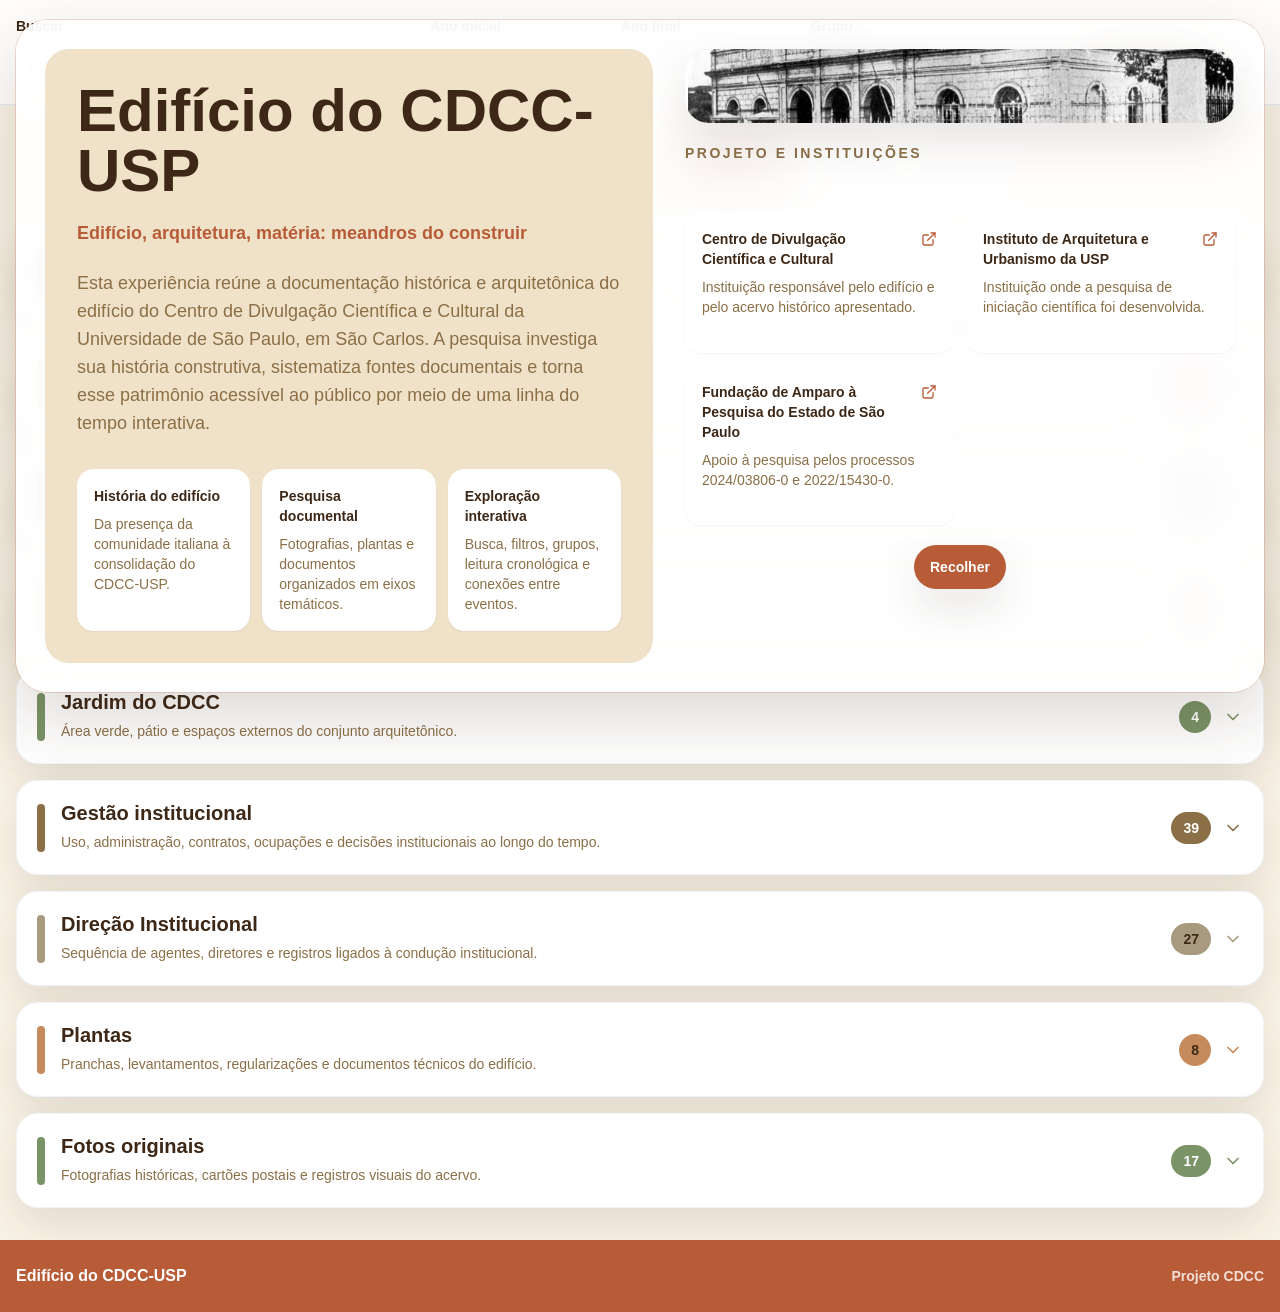
==== commit eb21ba53: "Configura site para dominio oficial" ====
--- a/index.html
+++ b/index.html
@@ -1 +1 @@
-<!DOCTYPE html><!--H0KmSHQLWL5C5zBYv2tsC--><html lang="pt-BR"><head><meta charSet="utf-8"/><meta name="viewport" content="width=device-width, initial-scale=1"/><link rel="preload" as="image" href="/cdcc/images/cdcc/hero/fachada-sociedade-dante-alighieri.webp"/><link rel="stylesheet" href="/cdcc/_next/static/css/33ab1520f5a5b8dd.css" data-precedence="next"/><link rel="preload" as="script" fetchPriority="low" href="/cdcc/_next/static/chunks/webpack-450da0f515653d47.js"/><script src="/cdcc/_next/static/chunks/4bd1b696-c023c6e3521b1417.js" async=""></script><script src="/cdcc/_next/static/chunks/255-c16fd13ca8e7bf2b.js" async=""></script><script src="/cdcc/_next/static/chunks/main-app-d345df86a4fbf9d9.js" async=""></script><script src="/cdcc/_next/static/chunks/286-ce4d98b6b0c769e2.js" async=""></script><script src="/cdcc/_next/static/chunks/app/page-9c29a3cddc58170a.js" async=""></script><meta http-equiv="Content-Security-Policy" content="default-src &#x27;self&#x27;; base-uri &#x27;self&#x27;; object-src &#x27;none&#x27;; frame-src &#x27;none&#x27;; form-action &#x27;none&#x27;; img-src &#x27;self&#x27; data: blob:; media-src &#x27;self&#x27;; font-src &#x27;self&#x27; data:; style-src &#x27;self&#x27; &#x27;unsafe-inline&#x27;; script-src &#x27;self&#x27; &#x27;unsafe-inline&#x27;; connect-src &#x27;self&#x27;; worker-src &#x27;self&#x27; blob:; manifest-src &#x27;self&#x27;; upgrade-insecure-requests"/><title>Edifício do CDCC-USP | História e arquitetura</title><meta name="description" content="Pesquisa histórica e arquitetônica sobre o edifício do CDCC-USP, apresentada por grupos temáticos, linha do tempo e conexões entre eventos."/><meta name="referrer" content="strict-origin-when-cross-origin"/><link rel="shortcut icon" href="/cdcc/favicon.svg"/><link rel="icon" href="/cdcc/favicon.svg" type="image/svg+xml"/><script src="/cdcc/_next/static/chunks/polyfills-42372ed130431b0a.js" noModule=""></script></head><body><div hidden=""><!--$--><!--/$--></div><main class="flex min-h-screen flex-col"><div class="pointer-events-none fixed inset-x-0 top-0 z-50 px-4 pb-5 pt-5" style="opacity:1;transform:none"><section class="pointer-events-auto mx-auto grid max-h-[calc(100vh-2.5rem)] max-w-7xl gap-8 overflow-y-auto rounded-[2rem] border border-white/80 bg-white/90 p-5 shadow-hero backdrop-blur-xl md:p-7 lg:grid-cols-[1.05fr_0.95fr] lg:items-stretch"><div class="flex min-h-[520px] flex-col justify-between gap-8 rounded-[1.5rem] bg-surface p-6 md:p-8"><div><h1 class="max-w-3xl text-4xl font-black leading-tight text-ink md:text-6xl">Edifício do CDCC-USP</h1><p class="mt-4 max-w-2xl text-lg font-semibold leading-8 text-brand-primary">Edifício, arquitetura, matéria: meandros do construir</p><p class="mt-5 max-w-2xl text-base leading-8 text-muted md:text-lg">Esta experiência reúne a documentação histórica e arquitetônica do edifício do Centro de Divulgação Científica e Cultural da Universidade de São Paulo, em São Carlos. A pesquisa investiga sua história construtiva, sistematiza fontes documentais e torna esse patrimônio acessível ao público por meio de uma linha do tempo interativa.</p></div><div class="grid gap-3 md:grid-cols-3"><article class="rounded-2xl border border-white bg-white p-4 text-left shadow-sm"><span class="block text-sm font-black text-ink">História do edifício</span><span class="mt-2 block text-sm leading-5 text-muted">Da presença da comunidade italiana à consolidação do CDCC-USP.</span></article><article class="rounded-2xl border border-white bg-white p-4 text-left shadow-sm"><span class="block text-sm font-black text-ink">Pesquisa documental</span><span class="mt-2 block text-sm leading-5 text-muted">Fotografias, plantas e documentos organizados em eixos temáticos.</span></article><article class="rounded-2xl border border-white bg-white p-4 text-left shadow-sm"><span class="block text-sm font-black text-ink">Exploração interativa</span><span class="mt-2 block text-sm leading-5 text-muted">Busca, filtros, grupos, leitura cronológica e conexões entre eventos.</span></article></div></div><div class="grid gap-5"><div class="relative min-h-[320px] overflow-hidden rounded-[1.5rem] bg-surface shadow-soft lg:min-h-0"><img alt="Fachada histórica do edifício do CDCC-USP" decoding="async" data-nimg="fill" class="object-cover" style="position:absolute;height:100%;width:100%;left:0;top:0;right:0;bottom:0;color:transparent" src="/cdcc/images/cdcc/hero/fachada-sociedade-dante-alighieri.webp"/></div><div class="grid gap-3"><h2 class="text-sm font-bold uppercase tracking-[0.18em] text-muted">Projeto e instituições</h2><div class="grid gap-3 sm:grid-cols-2"><a href="https://cdcc.usp.br/" target="_blank" rel="noreferrer" class="group rounded-2xl border border-white/70 bg-white/75 p-4 text-left shadow-sm transition hover:-translate-y-0.5 hover:shadow-soft"><span class="flex items-start justify-between gap-3 text-sm font-bold text-ink">Centro de Divulgação Científica e Cultural<svg xmlns="http://www.w3.org/2000/svg" width="24" height="24" viewBox="0 0 24 24" fill="none" stroke="currentColor" stroke-width="2" stroke-linecap="round" stroke-linejoin="round" class="lucide lucide-external-link mt-0.5 h-4 w-4 shrink-0 text-brand-primary transition group-hover:translate-x-0.5" aria-hidden="true"><path d="M15 3h6v6"></path><path d="M10 14 21 3"></path><path d="M18 13v6a2 2 0 0 1-2 2H5a2 2 0 0 1-2-2V8a2 2 0 0 1 2-2h6"></path></svg></span><span class="mt-2 block text-sm leading-5 text-muted">Instituição responsável pelo edifício e pelo acervo histórico apresentado.</span></a><a href="https://www.iau.usp.br/" target="_blank" rel="noreferrer" class="group rounded-2xl border border-white/70 bg-white/75 p-4 text-left shadow-sm transition hover:-translate-y-0.5 hover:shadow-soft"><span class="flex items-start justify-between gap-3 text-sm font-bold text-ink">Instituto de Arquitetura e Urbanismo da USP<svg xmlns="http://www.w3.org/2000/svg" width="24" height="24" viewBox="0 0 24 24" fill="none" stroke="currentColor" stroke-width="2" stroke-linecap="round" stroke-linejoin="round" class="lucide lucide-external-link mt-0.5 h-4 w-4 shrink-0 text-brand-primary transition group-hover:translate-x-0.5" aria-hidden="true"><path d="M15 3h6v6"></path><path d="M10 14 21 3"></path><path d="M18 13v6a2 2 0 0 1-2 2H5a2 2 0 0 1-2-2V8a2 2 0 0 1 2-2h6"></path></svg></span><span class="mt-2 block text-sm leading-5 text-muted">Instituição onde a pesquisa de iniciação científica foi desenvolvida.</span></a><a href="https://fapesp.br/" target="_blank" rel="noreferrer" class="group rounded-2xl border border-white/70 bg-white/75 p-4 text-left shadow-sm transition hover:-translate-y-0.5 hover:shadow-soft"><span class="flex items-start justify-between gap-3 text-sm font-bold text-ink">Fundação de Amparo à Pesquisa do Estado de São Paulo<svg xmlns="http://www.w3.org/2000/svg" width="24" height="24" viewBox="0 0 24 24" fill="none" stroke="currentColor" stroke-width="2" stroke-linecap="round" stroke-linejoin="round" class="lucide lucide-external-link mt-0.5 h-4 w-4 shrink-0 text-brand-primary transition group-hover:translate-x-0.5" aria-hidden="true"><path d="M15 3h6v6"></path><path d="M10 14 21 3"></path><path d="M18 13v6a2 2 0 0 1-2 2H5a2 2 0 0 1-2-2V8a2 2 0 0 1 2-2h6"></path></svg></span><span class="mt-2 block text-sm leading-5 text-muted">Apoio à pesquisa pelos processos 2024/03806-0 e 2022/15430-0.</span></a></div></div><div class="flex justify-center"><button type="button" class="inline-flex items-center justify-center rounded-pill font-semibold transition duration-200 disabled:pointer-events-none disabled:opacity-50 bg-brand-primary text-white shadow-soft hover:bg-[#8f4328] active:translate-y-px h-11 gap-2 px-4 text-sm">Recolher</button></div></div></section></div><section class="border-b border-slate-200/80 bg-white/90 px-4 py-4 backdrop-blur-xl" aria-label="Busca e filtros"><div class="mx-auto grid max-w-7xl gap-4 lg:grid-cols-[1.6fr_0.7fr_0.7fr_1fr_auto] lg:items-end"><label class="grid gap-2 text-sm font-semibold text-ink" for="query"><span>Buscar</span><span class="relative flex items-center"><span class="pointer-events-none absolute left-3 text-muted"><svg xmlns="http://www.w3.org/2000/svg" width="24" height="24" viewBox="0 0 24 24" fill="none" stroke="currentColor" stroke-width="2" stroke-linecap="round" stroke-linejoin="round" class="lucide lucide-search h-4 w-4" aria-hidden="true"><circle cx="11" cy="11" r="8"></circle><path d="m21 21-4.3-4.3"></path></svg></span><input id="query" class="h-11 w-full rounded-2xl border border-slate-200 bg-white px-4 text-sm text-ink shadow-sm transition placeholder:text-slate-400 focus:border-brand-primary pl-10" placeholder="Título, conteúdo, pessoa ou tag" name="query" value=""/></span></label><label class="grid gap-2 text-sm font-semibold text-ink" for="fromYear"><span>Ano inicial</span><span class="relative flex items-center"><span class="pointer-events-none absolute left-3 text-muted"><svg xmlns="http://www.w3.org/2000/svg" width="24" height="24" viewBox="0 0 24 24" fill="none" stroke="currentColor" stroke-width="2" stroke-linecap="round" stroke-linejoin="round" class="lucide lucide-calendar-days h-4 w-4" aria-hidden="true"><path d="M8 2v4"></path><path d="M16 2v4"></path><rect width="18" height="18" x="3" y="4" rx="2"></rect><path d="M3 10h18"></path><path d="M8 14h.01"></path><path d="M12 14h.01"></path><path d="M16 14h.01"></path><path d="M8 18h.01"></path><path d="M12 18h.01"></path><path d="M16 18h.01"></path></svg></span><input id="fromYear" class="h-11 w-full rounded-2xl border border-slate-200 bg-white px-4 text-sm text-ink shadow-sm transition placeholder:text-slate-400 focus:border-brand-primary pl-10" inputMode="numeric" placeholder="-1000" name="fromYear" value=""/></span></label><label class="grid gap-2 text-sm font-semibold text-ink" for="toYear"><span>Ano final</span><span class="relative flex items-center"><span class="pointer-events-none absolute left-3 text-muted"><svg xmlns="http://www.w3.org/2000/svg" width="24" height="24" viewBox="0 0 24 24" fill="none" stroke="currentColor" stroke-width="2" stroke-linecap="round" stroke-linejoin="round" class="lucide lucide-calendar-days h-4 w-4" aria-hidden="true"><path d="M8 2v4"></path><path d="M16 2v4"></path><rect width="18" height="18" x="3" y="4" rx="2"></rect><path d="M3 10h18"></path><path d="M8 14h.01"></path><path d="M12 14h.01"></path><path d="M16 14h.01"></path><path d="M8 18h.01"></path><path d="M12 18h.01"></path><path d="M16 18h.01"></path></svg></span><input id="toYear" class="h-11 w-full rounded-2xl border border-slate-200 bg-white px-4 text-sm text-ink shadow-sm transition placeholder:text-slate-400 focus:border-brand-primary pl-10" inputMode="numeric" placeholder="2026" name="toYear" value=""/></span></label><label class="grid gap-2 text-sm font-semibold text-ink" for="groupId"><span>Grupo</span><select id="groupId" class="h-11 w-full rounded-2xl border border-slate-200 bg-white px-4 text-sm text-ink shadow-sm transition focus:border-brand-primary" name="groupId"><option value="all" selected="">Todos os grupos</option><option value="intervencoes-arquitetonicas">Intervenções arquitetônicas</option><option value="trajetoria-historica-da-edificacao">Trajetória histórica da edificação</option><option value="legislacao-de-protecao-e-tombamentos">Legislação de proteção e tombamentos</option><option value="nucleo-urbano-e-perimetro">Núcleo Urbano e perímetro</option><option value="jardim-do-cdcc">Jardim do CDCC</option><option value="gestao-institucional">Gestão institucional</option><option value="direcao-institucional">Direção Institucional</option><option value="plantas">Plantas</option><option value="fotos-originais">Fotos originais</option></select></label><div class="flex items-center justify-between gap-3 lg:justify-end"><span class="inline-flex h-11 items-center gap-2 rounded-pill bg-surface px-4 text-sm font-semibold text-ink"><svg xmlns="http://www.w3.org/2000/svg" width="24" height="24" viewBox="0 0 24 24" fill="none" stroke="currentColor" stroke-width="2" stroke-linecap="round" stroke-linejoin="round" class="lucide lucide-filter h-4 w-4 text-brand-primary" aria-hidden="true"><polygon points="22 3 2 3 10 12.46 10 19 14 21 14 12.46 22 3"></polygon></svg>132<!-- --> evento<!-- -->s</span><button type="button" class="inline-flex items-center justify-center rounded-pill font-semibold transition duration-200 disabled:pointer-events-none disabled:opacity-50 bg-transparent text-ink hover:bg-surface h-10 w-10 justify-center p-0" disabled="" aria-label="Limpar filtros" title="Limpar filtros"><svg xmlns="http://www.w3.org/2000/svg" width="24" height="24" viewBox="0 0 24 24" fill="none" stroke="currentColor" stroke-width="2" stroke-linecap="round" stroke-linejoin="round" class="lucide lucide-rotate-ccw h-4 w-4" aria-hidden="true"><path d="M3 12a9 9 0 1 0 9-9 9.75 9.75 0 0 0-6.74 2.74L3 8"></path><path d="M3 3v5h5"></path></svg></button></div></div></section><div class="mx-auto flex max-w-7xl flex-wrap items-center justify-between gap-4 px-4 pt-7"><div><p class="text-sm font-black uppercase tracking-[0.18em] text-brand-primary">Exploração</p><h2 class="mt-1 text-2xl font-black text-ink md:text-3xl">Linha do tempo por grupos</h2></div><div class="grid grid-cols-3 rounded-pill border border-slate-200 bg-white p-1 shadow-sm" role="tablist" aria-label="Modo de visualização"><button type="button" role="tab" aria-selected="true" class="inline-flex h-10 items-center justify-center gap-2 rounded-pill px-4 text-sm font-black transition bg-brand-primary text-white shadow-sm"><svg xmlns="http://www.w3.org/2000/svg" width="24" height="24" viewBox="0 0 24 24" fill="none" stroke="currentColor" stroke-width="2" stroke-linecap="round" stroke-linejoin="round" class="lucide lucide-list-tree h-4 w-4" aria-hidden="true"><path d="M21 12h-8"></path><path d="M21 6H8"></path><path d="M21 18h-8"></path><path d="M3 6v4c0 1.1.9 2 2 2h3"></path><path d="M3 10v6c0 1.1.9 2 2 2h3"></path></svg>Grupos</button><button type="button" role="tab" aria-selected="false" class="inline-flex h-10 items-center justify-center gap-2 rounded-pill px-4 text-sm font-black transition text-muted hover:bg-surface hover:text-ink"><svg xmlns="http://www.w3.org/2000/svg" width="24" height="24" viewBox="0 0 24 24" fill="none" stroke="currentColor" stroke-width="2" stroke-linecap="round" stroke-linejoin="round" class="lucide lucide-list h-4 w-4" aria-hidden="true"><path d="M3 12h.01"></path><path d="M3 18h.01"></path><path d="M3 6h.01"></path><path d="M8 12h13"></path><path d="M8 18h13"></path><path d="M8 6h13"></path></svg>Timeline</button><button type="button" role="tab" aria-selected="false" class="inline-flex h-10 items-center justify-center gap-2 rounded-pill px-4 text-sm font-black transition text-muted hover:bg-surface hover:text-ink"><svg xmlns="http://www.w3.org/2000/svg" width="24" height="24" viewBox="0 0 24 24" fill="none" stroke="currentColor" stroke-width="2" stroke-linecap="round" stroke-linejoin="round" class="lucide lucide-git-branch h-4 w-4" aria-hidden="true"><line x1="6" x2="6" y1="3" y2="15"></line><circle cx="18" cy="6" r="3"></circle><circle cx="6" cy="18" r="3"></circle><path d="M18 9a9 9 0 0 1-9 9"></path></svg>Nuvem</button></div></div><div class="mx-auto grid w-full max-w-[var(--history-timeline-width)] gap-4 px-4 py-8"><section id="group-intervencoes-arquitetonicas" class="grid w-full scroll-mt-44 gap-3 lg:scroll-mt-32"><button type="button" class="flex w-full items-center justify-between gap-4 rounded-[1.35rem] border border-slate-100 bg-white p-4 text-left shadow-soft transition hover:-translate-y-0.5 hover:shadow-hover md:p-5" aria-expanded="false" aria-controls="group-panel-intervencoes-arquitetonicas"><span class="flex min-w-0 items-center gap-4"><span class="h-12 w-2 shrink-0 rounded-pill" style="background-color:#5c4530" aria-hidden="true"></span><span class="min-w-0"><span class="block text-xl font-black leading-tight text-ink">Intervenções arquitetônicas</span><span class="mt-1 block text-sm leading-6 text-muted">Intervenções, obras, adequações e transformações físicas identificadas na trajetória da edificação.</span></span></span><span class="flex shrink-0 items-center gap-3"><span class="rounded-pill px-3 py-1.5 text-sm font-black" style="background-color:#5c4530;color:#ffffff">18</span><svg xmlns="http://www.w3.org/2000/svg" width="24" height="24" viewBox="0 0 24 24" fill="none" stroke="currentColor" stroke-width="2" stroke-linecap="round" stroke-linejoin="round" class="lucide lucide-chevron-down h-5 w-5 transition" style="color:#5c4530" aria-hidden="true"><path d="m6 9 6 6 6-6"></path></svg></span></button></section><section id="group-trajetoria-historica-da-edificacao" class="grid w-full scroll-mt-44 gap-3 lg:scroll-mt-32"><button type="button" class="flex w-full items-center justify-between gap-4 rounded-[1.35rem] border border-slate-100 bg-white p-4 text-left shadow-soft transition hover:-translate-y-0.5 hover:shadow-hover md:p-5" aria-expanded="false" aria-controls="group-panel-trajetoria-historica-da-edificacao"><span class="flex min-w-0 items-center gap-4"><span class="h-12 w-2 shrink-0 rounded-pill" style="background-color:#b85c38" aria-hidden="true"></span><span class="min-w-0"><span class="block text-xl font-black leading-tight text-ink">Trajetória histórica da edificação</span><span class="mt-1 block text-sm leading-6 text-muted">Marcos da história do edifício desde a origem italiana até a fase CDCC-USP.</span></span></span><span class="flex shrink-0 items-center gap-3"><span class="rounded-pill px-3 py-1.5 text-sm font-black" style="background-color:#b85c38;color:#ffffff">11</span><svg xmlns="http://www.w3.org/2000/svg" width="24" height="24" viewBox="0 0 24 24" fill="none" stroke="currentColor" stroke-width="2" stroke-linecap="round" stroke-linejoin="round" class="lucide lucide-chevron-down h-5 w-5 transition" style="color:#b85c38" aria-hidden="true"><path d="m6 9 6 6 6-6"></path></svg></span></button></section><section id="group-legislacao-de-protecao-e-tombamentos" class="grid w-full scroll-mt-44 gap-3 lg:scroll-mt-32"><button type="button" class="flex w-full items-center justify-between gap-4 rounded-[1.35rem] border border-slate-100 bg-white p-4 text-left shadow-soft transition hover:-translate-y-0.5 hover:shadow-hover md:p-5" aria-expanded="false" aria-controls="group-panel-legislacao-de-protecao-e-tombamentos"><span class="flex min-w-0 items-center gap-4"><span class="h-12 w-2 shrink-0 rounded-pill" style="background-color:#3d2817" aria-hidden="true"></span><span class="min-w-0"><span class="block text-xl font-black leading-tight text-ink">Legislação de proteção e tombamentos</span><span class="mt-1 block text-sm leading-6 text-muted">Documentos legais, tombamentos, leis e processos de reconhecimento patrimonial.</span></span></span><span class="flex shrink-0 items-center gap-3"><span class="rounded-pill px-3 py-1.5 text-sm font-black" style="background-color:#3d2817;color:#ffffff">4</span><svg xmlns="http://www.w3.org/2000/svg" width="24" height="24" viewBox="0 0 24 24" fill="none" stroke="currentColor" stroke-width="2" stroke-linecap="round" stroke-linejoin="round" class="lucide lucide-chevron-down h-5 w-5 transition" style="color:#3d2817" aria-hidden="true"><path d="m6 9 6 6 6-6"></path></svg></span></button></section><section id="group-nucleo-urbano-e-perimetro" class="grid w-full scroll-mt-44 gap-3 lg:scroll-mt-32"><button type="button" class="flex w-full items-center justify-between gap-4 rounded-[1.35rem] border border-slate-100 bg-white p-4 text-left shadow-soft transition hover:-translate-y-0.5 hover:shadow-hover md:p-5" aria-expanded="false" aria-controls="group-panel-nucleo-urbano-e-perimetro"><span class="flex min-w-0 items-center gap-4"><span class="h-12 w-2 shrink-0 rounded-pill" style="background-color:#c68b5c" aria-hidden="true"></span><span class="min-w-0"><span class="block text-xl font-black leading-tight text-ink">Núcleo Urbano e perímetro</span><span class="mt-1 block text-sm leading-6 text-muted">Relações entre o edifício, o lote, a rua e a transformação urbana do entorno.</span></span></span><span class="flex shrink-0 items-center gap-3"><span class="rounded-pill px-3 py-1.5 text-sm font-black" style="background-color:#c68b5c;color:var(--color-text)">4</span><svg xmlns="http://www.w3.org/2000/svg" width="24" height="24" viewBox="0 0 24 24" fill="none" stroke="currentColor" stroke-width="2" stroke-linecap="round" stroke-linejoin="round" class="lucide lucide-chevron-down h-5 w-5 transition" style="color:#c68b5c" aria-hidden="true"><path d="m6 9 6 6 6-6"></path></svg></span></button></section><section id="group-jardim-do-cdcc" class="grid w-full scroll-mt-44 gap-3 lg:scroll-mt-32"><button type="button" class="flex w-full items-center justify-between gap-4 rounded-[1.35rem] border border-slate-100 bg-white p-4 text-left shadow-soft transition hover:-translate-y-0.5 hover:shadow-hover md:p-5" aria-expanded="false" aria-controls="group-panel-jardim-do-cdcc"><span class="flex min-w-0 items-center gap-4"><span class="h-12 w-2 shrink-0 rounded-pill" style="background-color:#7a9367" aria-hidden="true"></span><span class="min-w-0"><span class="block text-xl font-black leading-tight text-ink">Jardim do CDCC</span><span class="mt-1 block text-sm leading-6 text-muted">Área verde, pátio e espaços externos do conjunto arquitetônico.</span></span></span><span class="flex shrink-0 items-center gap-3"><span class="rounded-pill px-3 py-1.5 text-sm font-black" style="background-color:#7a9367;color:#ffffff">4</span><svg xmlns="http://www.w3.org/2000/svg" width="24" height="24" viewBox="0 0 24 24" fill="none" stroke="currentColor" stroke-width="2" stroke-linecap="round" stroke-linejoin="round" class="lucide lucide-chevron-down h-5 w-5 transition" style="color:#7a9367" aria-hidden="true"><path d="m6 9 6 6 6-6"></path></svg></span></button></section><section id="group-gestao-institucional" class="grid w-full scroll-mt-44 gap-3 lg:scroll-mt-32"><button type="button" class="flex w-full items-center justify-between gap-4 rounded-[1.35rem] border border-slate-100 bg-white p-4 text-left shadow-soft transition hover:-translate-y-0.5 hover:shadow-hover md:p-5" aria-expanded="false" aria-controls="group-panel-gestao-institucional"><span class="flex min-w-0 items-center gap-4"><span class="h-12 w-2 shrink-0 rounded-pill" style="background-color:#8b6f47" aria-hidden="true"></span><span class="min-w-0"><span class="block text-xl font-black leading-tight text-ink">Gestão institucional</span><span class="mt-1 block text-sm leading-6 text-muted">Uso, administração, contratos, ocupações e decisões institucionais ao longo do tempo.</span></span></span><span class="flex shrink-0 items-center gap-3"><span class="rounded-pill px-3 py-1.5 text-sm font-black" style="background-color:#8b6f47;color:#ffffff">39</span><svg xmlns="http://www.w3.org/2000/svg" width="24" height="24" viewBox="0 0 24 24" fill="none" stroke="currentColor" stroke-width="2" stroke-linecap="round" stroke-linejoin="round" class="lucide lucide-chevron-down h-5 w-5 transition" style="color:#8b6f47" aria-hidden="true"><path d="m6 9 6 6 6-6"></path></svg></span></button></section><section id="group-direcao-institucional" class="grid w-full scroll-mt-44 gap-3 lg:scroll-mt-32"><button type="button" class="flex w-full items-center justify-between gap-4 rounded-[1.35rem] border border-slate-100 bg-white p-4 text-left shadow-soft transition hover:-translate-y-0.5 hover:shadow-hover md:p-5" aria-expanded="false" aria-controls="group-panel-direcao-institucional"><span class="flex min-w-0 items-center gap-4"><span class="h-12 w-2 shrink-0 rounded-pill" style="background-color:#a89a7e" aria-hidden="true"></span><span class="min-w-0"><span class="block text-xl font-black leading-tight text-ink">Direção Institucional</span><span class="mt-1 block text-sm leading-6 text-muted">Sequência de agentes, diretores e registros ligados à condução institucional.</span></span></span><span class="flex shrink-0 items-center gap-3"><span class="rounded-pill px-3 py-1.5 text-sm font-black" style="background-color:#a89a7e;color:var(--color-text)">27</span><svg xmlns="http://www.w3.org/2000/svg" width="24" height="24" viewBox="0 0 24 24" fill="none" stroke="currentColor" stroke-width="2" stroke-linecap="round" stroke-linejoin="round" class="lucide lucide-chevron-down h-5 w-5 transition" style="color:#a89a7e" aria-hidden="true"><path d="m6 9 6 6 6-6"></path></svg></span></button></section><section id="group-plantas" class="grid w-full scroll-mt-44 gap-3 lg:scroll-mt-32"><button type="button" class="flex w-full items-center justify-between gap-4 rounded-[1.35rem] border border-slate-100 bg-white p-4 text-left shadow-soft transition hover:-translate-y-0.5 hover:shadow-hover md:p-5" aria-expanded="false" aria-controls="group-panel-plantas"><span class="flex min-w-0 items-center gap-4"><span class="h-12 w-2 shrink-0 rounded-pill" style="background-color:#c68b5c" aria-hidden="true"></span><span class="min-w-0"><span class="block text-xl font-black leading-tight text-ink">Plantas</span><span class="mt-1 block text-sm leading-6 text-muted">Pranchas, levantamentos, regularizações e documentos técnicos do edifício.</span></span></span><span class="flex shrink-0 items-center gap-3"><span class="rounded-pill px-3 py-1.5 text-sm font-black" style="background-color:#c68b5c;color:var(--color-text)">8</span><svg xmlns="http://www.w3.org/2000/svg" width="24" height="24" viewBox="0 0 24 24" fill="none" stroke="currentColor" stroke-width="2" stroke-linecap="round" stroke-linejoin="round" class="lucide lucide-chevron-down h-5 w-5 transition" style="color:#c68b5c" aria-hidden="true"><path d="m6 9 6 6 6-6"></path></svg></span></button></section><section id="group-fotos-originais" class="grid w-full scroll-mt-44 gap-3 lg:scroll-mt-32"><button type="button" class="flex w-full items-center justify-between gap-4 rounded-[1.35rem] border border-slate-100 bg-white p-4 text-left shadow-soft transition hover:-translate-y-0.5 hover:shadow-hover md:p-5" aria-expanded="false" aria-controls="group-panel-fotos-originais"><span class="flex min-w-0 items-center gap-4"><span class="h-12 w-2 shrink-0 rounded-pill" style="background-color:#7a9367" aria-hidden="true"></span><span class="min-w-0"><span class="block text-xl font-black leading-tight text-ink">Fotos originais</span><span class="mt-1 block text-sm leading-6 text-muted">Fotografias históricas, cartões postais e registros visuais do acervo.</span></span></span><span class="flex shrink-0 items-center gap-3"><span class="rounded-pill px-3 py-1.5 text-sm font-black" style="background-color:#7a9367;color:#ffffff">17</span><svg xmlns="http://www.w3.org/2000/svg" width="24" height="24" viewBox="0 0 24 24" fill="none" stroke="currentColor" stroke-width="2" stroke-linecap="round" stroke-linejoin="round" class="lucide lucide-chevron-down h-5 w-5 transition" style="color:#7a9367" aria-hidden="true"><path d="m6 9 6 6 6-6"></path></svg></span></button></section></div><footer class="mt-auto bg-brand-primary px-4 py-6 text-white"><div class="mx-auto flex max-w-7xl flex-wrap items-center justify-between gap-3"><span class="text-base font-black">Edifício do CDCC-USP</span><span class="text-sm font-semibold text-white/80">Projeto CDCC</span></div></footer></main><!--$--><!--/$--><script src="/cdcc/_next/static/chunks/webpack-450da0f515653d47.js" id="_R_" async=""></script><script>(self.__next_f=self.__next_f||[]).push([0])</script><script>self.__next_f.push([1,"1:\"$Sreact.fragment\"\n2:I[9766,[],\"\"]\n3:I[8924,[],\"\"]\n4:I[3462,[\"286\",\"static/chunks/286-ce4d98b6b0c769e2.js\",\"974\",\"static/chunks/app/page-9c29a3cddc58170a.js\"],\"HistoryExperience\"]\na:I[7150,[],\"\"]\n:HL[\"/cdcc/_next/static/css/33ab1520f5a5b8dd.css\",\"style\"]\n5:T44e,"])</script><script>self.__next_f.push([1,"Planta do 1º andar da Escola de Engenharia de São Carlos, situada na Rua 9 de Julho com a Rua 13 de Maio. Projeto de adaptação com indicação de demolições executadas, a executar, e construções a executar. Escala 1:100. Escola de Engenharia de São Carlos – USP, Setor de Obras. Desenho: D. Penazzi. Período provável: 1953–1957.\n\nObservações:\nDocumenta a transformação interna do edifício para uso universitário, com indicação explícita de intervenções construtivas.\n\nPlanta do 1º andar do D.Q.F.M. (Departamento de Química, Física e Matemática), situada na Rua 9 de Julho com a Rua 13 de Maio. Escala 1:100. Instituto de Física e Química de São Carlos – USP, Setor de Obras. Desenho: Renex. Data: 7 de maio de 1980.\n\nObservações:\nDocumenta o uso do edifício pelo IFQSC em 1980, com programa funcional de departamento universitário (laboratório de eletrônica, sala de leitura, biblioteca, salas administrativas). Confirma uso institucional do edifício pelo IFQSC posterior à data de encerramento de 1970 registrada no Regesto, exigindo revisão dessa entrada."])</script><script>self.__next_f.push([1,"6:T9b3,"])</script><script>self.__next_f.push([1,"Projeto de ampliação e reforma do CDCC: paisagismo e planta geral do conjunto, fase I, com proposta de vegetação. Pavimento térreo, escala 1:100. Prefeitura do Campus USP-São Carlos, Divisão Técnica de Obras e Serviços (GPP), setembro de 2003. Arquiteta responsável: Sônia Costardi.\n\nObservações:\nNão é levantamento, mas projeto. Documenta a intervenção \"Ampliação e reforma do CDCC\", com proposta paisagística para o conjunto. Inclui tabela de vegetação proposta e especificação de pisos (Piso 1: bicrat, madia, douki garden, natural; Piso 2: bicrat, madia, parati ou linea). À esquerda, indica novo bloco anexo proposto com salas.\n\nProjeto de ampliação e reforma do CDCC: planta geral do conjunto, fase I, pavimento térreo, escala 1:100. Prefeitura do Campus USP-São Carlos, Divisão Técnica de Obras e Serviços (GPP), setembro de 2003. Arquiteta responsável: Sônia Costardi.\n\nObservações:\nFolha 1 do conjunto \"Ampliação e reforma do CDCC\". Documenta a planta geral do térreo incluindo o edifício existente (à direita) e o novo bloco anexo proposto (à esquerda), com indicação de jardins, acesso especial, calçada, recuo e cotas. Complementa a PL-004 (Folha 2, especialidade paisagismo).\n\nProjeto de edícula anexa ao CDCC: ótica, solda, montagem e depósito. Plantas, fachada frontal, fachada lateral e detalhe da canaleta de drenagem. Escalas 1:100 e 1:10. Prefeitura do Campus USP-São Carlos, Divisão de Obras e Infra-Estrutura, novembro de 2003. Estagiário: Felipe Ferreira (EESC).\n\nObservações:\nEdificação anexa de uso técnico. Detalha sistema de drenagem por canaleta com grelha e ferro-cimento, tijolo comum, argamassa 1:3 e lastro de 5cm.\n\nElaboração do projeto de ampliação e reforma do CDCC, especialidade paisagismo, pela Arq. Sônia Costardi (Prefeitura do Campus USP-São Carlos, Divisão Técnica de Obras e Serviços). O projeto propõe a implantação de quatorze espécies vegetais no entorno e jardins internos do edifício e recomenda a substituição das espécies exóticas da calçada por palmeiras imperiais para \"visão plena do prédio de reconhecido valor histórico\". A formulação constitui um dos primeiros registros documentais em que o edifício é tratado oficialmente como bem patrimonial em projeto técnico da USP, antecedendo em dezesseis anos o tombamento pelo CONDEPHAAT. O projeto fundamentou a ampliação da área de exposição (2005) e a criação do Jardim da Percepção (2006)."])</script><script>self.__next_f.push([1,"7:T599,"])</script><script>self.__next_f.push([1,"Projetos de ampliação e reforma do CDCC. Projeto de ampliação e reforma do CDCC: paisagismo e planta geral do conjunto, fase I, com proposta de vegetação. Pavimento térreo, escala 1:100. Prefeitura do Campus USP-São Carlos, Divisão Técnica de Obras e Serviços (GPP), setembro de 2003. Não é levantamento, mas projeto. Documenta a intervenção \"Ampliação e reforma do CDCC\", com proposta paisagística para o conjunto. Inclui tabela de vegetação proposta e especificação de pisos (Piso 1: bicrat, madia, douki garden, natural; Piso 2: bicrat, madia, parati ou linea). Projeto de ampliação e reforma do CDCC: planta geral do conjunto, fase I, pavimento térreo, escala 1:100. Folha 1 do conjunto \"Ampliação e reforma do CDCC\". Documenta a planta geral do térreo incluindo o edifício existente (à direita) e o novo bloco anexo proposto (à esquerda), com indicação de jardins, acesso especial, calçada, recuo e cotas. Projeto de edícula anexa ao CDCC: ótica, solda, montagem e depósito. Plantas, fachada frontal, fachada lateral e detalhe da canaleta de drenagem. Edificação anexa de uso técnico. Detalha sistema de drenagem por canaleta com grelha e ferro-cimento, tijolo comum, argamassa 1:3 e lastro de 5cm. Elaboração do projeto de ampliação e reforma do CDCC, especialidade paisagismo, pela Arq. Sônia Costardi (Prefeitura do Campus USP-São Carlos, Divisão Técnica de Obras e Serviços)."])</script><script>self.__next_f.push([1,"0:{\"P\":null,\"b\":\"H0KmSHQLWL5C5zBYv2tsC\",\"p\":\"/cdcc\",\"c\":[\"\",\"\"],\"i\":false,\"f\":[[[\"\",{\"children\":[\"__PAGE__\",{}]},\"$undefined\",\"$undefined\",true],[\"\",[\"$\",\"$1\",\"c\",{\"children\":[[[\"$\",\"link\",\"0\",{\"rel\":\"stylesheet\",\"href\":\"/cdcc/_next/static/css/33ab1520f5a5b8dd.css\",\"precedence\":\"next\",\"crossOrigin\":\"$undefined\",\"nonce\":\"$undefined\"}]],[\"$\",\"html\",null,{\"lang\":\"pt-BR\",\"children\":[[\"$\",\"head\",null,{\"children\":[\"$\",\"meta\",null,{\"httpEquiv\":\"Content-Security-Policy\",\"content\":\"default-src 'self'; base-uri 'self'; object-src 'none'; frame-src 'none'; form-action 'none'; img-src 'self' data: blob:; media-src 'self'; font-src 'self' data:; style-src 'self' 'unsafe-inline'; script-src 'self' 'unsafe-inline'; connect-src 'self'; worker-src 'self' blob:; manifest-src 'self'; upgrade-insecure-requests\"}]}],[\"$\",\"body\",null,{\"children\":[\"$\",\"$L2\",null,{\"parallelRouterKey\":\"children\",\"error\":\"$undefined\",\"errorStyles\":\"$undefined\",\"errorScripts\":\"$undefined\",\"template\":[\"$\",\"$L3\",null,{}],\"templateStyles\":\"$undefined\",\"templateScripts\":\"$undefined\",\"notFound\":[[[\"$\",\"title\",null,{\"children\":\"404: This page could not be found.\"}],[\"$\",\"div\",null,{\"style\":{\"fontFamily\":\"system-ui,\\\"Segoe UI\\\",Roboto,Helvetica,Arial,sans-serif,\\\"Apple Color Emoji\\\",\\\"Segoe UI Emoji\\\"\",\"height\":\"100vh\",\"textAlign\":\"center\",\"display\":\"flex\",\"flexDirection\":\"column\",\"alignItems\":\"center\",\"justifyContent\":\"center\"},\"children\":[\"$\",\"div\",null,{\"children\":[[\"$\",\"style\",null,{\"dangerouslySetInnerHTML\":{\"__html\":\"body{color:#000;background:#fff;margin:0}.next-error-h1{border-right:1px solid rgba(0,0,0,.3)}@media (prefers-color-scheme:dark){body{color:#fff;background:#000}.next-error-h1{border-right:1px solid rgba(255,255,255,.3)}}\"}}],[\"$\",\"h1\",null,{\"className\":\"next-error-h1\",\"style\":{\"display\":\"inline-block\",\"margin\":\"0 20px 0 0\",\"padding\":\"0 23px 0 0\",\"fontSize\":24,\"fontWeight\":500,\"verticalAlign\":\"top\",\"lineHeight\":\"49px\"},\"children\":404}],[\"$\",\"div\",null,{\"style\":{\"display\":\"inline-block\"},\"children\":[\"$\",\"h2\",null,{\"style\":{\"fontSize\":14,\"fontWeight\":400,\"lineHeight\":\"49px\",\"margin\":0},\"children\":\"This page could not be found.\"}]}]]}]}]],[]],\"forbidden\":\"$undefined\",\"unauthorized\":\"$undefined\"}]}]]}]]}],{\"children\":[\"__PAGE__\",[\"$\",\"$1\",\"c\",{\"children\":[[\"$\",\"$L4\",null,{\"theme\":{\"id\":\"cdcc\",\"title\":\"Edifício do CDCC-USP\",\"subtitle\":\"Edifício, arquitetura, matéria: meandros do construir\",\"description\":\"Esta experiência reúne a documentação histórica e arquitetônica do edifício do Centro de Divulgação Científica e Cultural da Universidade de São Paulo, em São Carlos. A pesquisa investiga sua história construtiva, sistematiza fontes documentais e torna esse patrimônio acessível ao público por meio de uma linha do tempo interativa.\",\"heroImage\":{\"id\":\"hero-cdcc\",\"type\":\"image\",\"src\":\"/images/cdcc/hero/fachada-sociedade-dante-alighieri.webp\",\"alt\":\"Fachada histórica do edifício do CDCC-USP\",\"caption\":\"Sede da Sociedade Dante Alighieri, atual edifício do CDCC-USP.\",\"credit\":\"Acervo CDCC-USP\"},\"references\":[{\"id\":\"cdcc-usp\",\"title\":\"Centro de Divulgação Científica e Cultural\",\"url\":\"https://cdcc.usp.br/\",\"description\":\"Instituição responsável pelo edifício e pelo acervo histórico apresentado.\"},{\"id\":\"iau-usp\",\"title\":\"Instituto de Arquitetura e Urbanismo da USP\",\"url\":\"https://www.iau.usp.br/\",\"description\":\"Instituição onde a pesquisa de iniciação científica foi desenvolvida.\"},{\"id\":\"fapesp\",\"title\":\"Fundação de Amparo à Pesquisa do Estado de São Paulo\",\"url\":\"https://fapesp.br/\",\"description\":\"Apoio à pesquisa pelos processos 2024/03806-0 e 2022/15430-0.\"}],\"highlights\":[{\"id\":\"historia-edificio\",\"title\":\"História do edifício\",\"description\":\"Da presença da comunidade italiana à consolidação do CDCC-USP.\",\"eventId\":\"intervencoes-arquitetonicas-1902-1-construcao-do-muro\"},{\"id\":\"pesquisa-documental\",\"title\":\"Pesquisa documental\",\"description\":\"Fotografias, plantas e documentos organizados em eixos temáticos.\",\"eventId\":\"intervencoes-arquitetonicas-1908-4-construcao-do-novo-predio-social\"},{\"id\":\"exploracao-interativa\",\"title\":\"Exploração interativa\",\"description\":\"Busca, filtros, grupos, leitura cronológica e conexões entre eventos.\",\"eventId\":\"intervencoes-arquitetonicas-1902-1-construcao-do-muro\"}],\"groups\":[{\"id\":\"intervencoes-arquitetonicas\",\"themeId\":\"cdcc\",\"title\":\"Intervenções arquitetônicas\",\"description\":\"Intervenções, obras, adequações e transformações físicas identificadas na trajetória da edificação.\",\"color\":\"#5c4530\",\"order\":1,\"events\":[{\"id\":\"intervencoes-arquitetonicas-1902-1-construcao-do-muro\",\"groupId\":\"intervencoes-arquitetonicas\",\"title\":\"Construção do Muro\",\"date\":\"1902\",\"summary\":\"Muro de 35m de frente e 17m de comprimento. Tijolo de meio comprimento com pilare. Saída superior com fechamento em palafita Não fazer Cavetto (perfil ou moldura com seção em forma de quarto de círculo côncavo)\",\"content\":\"Muro de 35m de frente e 17m de comprimento. Tijolo de meio comprimento com pilare. Saída superior com fechamento em palafita Não fazer Cavetto (perfil ou moldura com seção em forma de quarto de círculo côncavo)\",\"people\":[],\"references\":[{\"id\":\"i-libro-delle-riunioni-deliberazioni-della-direttoria-e-consiglio-della-sta-italiana-dante-alighieri\",\"title\":\"I Libro delle riunioni deliberazioni della direttoria e consiglio della Sta Italiana Dante Alighieri\"}],\"relatedEventIds\":[\"intervencoes-arquitetonicas-1902-1-1-decisao-do-construtor-do-muro\"],\"tags\":[\"intervenção arquitetônica\",\"edificação\"],\"aiContent\":{\"textSummary\":\"Construção do Muro. Muro de 35m de frente e 17m de comprimento. Tijolo de meio comprimento com pilare. Saída superior com fechamento em palafita Não fazer Cavetto (perfil ou moldura com seção em forma de quarto de círculo côncavo)\",\"reviewedByHuman\":false}},{\"id\":\"intervencoes-arquitetonicas-1902-1-1-decisao-do-construtor-do-muro\",\"groupId\":\"intervencoes-arquitetonicas\",\"title\":\"Decisão do Construtor do Muro\",\"date\":\"1902\",\"summary\":\"o Conselho da Società deliberou sobre a escolha do construtor para o muro da sede. Dois concorrentes foram avaliados — Antonio Gasparotti e Liborio Menniti — não apenas pelo preço, mas pelo método construtivo. Gasparott…\",\"content\":\"o Conselho da Società deliberou sobre a escolha do construtor para o muro da sede. Dois concorrentes foram avaliados — Antonio Gasparotti e Liborio Menniti — não apenas pelo preço, mas pelo método construtivo. Gasparotti propôs alvenaria em tijolo de primeira qualidade com argamassa de cal e areia, enquanto Menniti optaria por terra, material de menor solidez. Após oferecer desconto de 2%, Gasparotti foi contratado por ₤ 8.008.000 para executar um muro de 35 × 17 metros, com pilares e fechamento superior em palafita.\",\"people\":[],\"references\":[{\"id\":\"i-libro-delle-riunioni-deliberazioni-della-direttoria-e-consiglio-della-sta-italiana-dante-alighieri\",\"title\":\"I Libro delle riunioni deliberazioni della direttoria e consiglio della Sta Italiana Dante Alighieri\"}],\"relatedEventIds\":[\"intervencoes-arquitetonicas-1902-1-construcao-do-muro\",\"intervencoes-arquitetonicas-1904-2-repintura-da-sala-social\"],\"tags\":[\"intervenção arquitetônica\",\"Società Dante Alighieri\"],\"aiContent\":{\"textSummary\":\"Decisão do Construtor do Muro. o Conselho da Società deliberou sobre a escolha do construtor para o muro da sede. Dois concorrentes foram avaliados — Antonio Gasparotti e Liborio Menniti — não apenas pelo preço, mas pelo método construtivo. Gasparotti propôs alvenaria em tijolo de primeira qualidade com argamassa de cal e areia, enquanto Menniti optaria por terra, material de menor solidez. Após oferecer desconto de 2%, Gasparotti foi contratado por ₤ 8.008.000 para executar um muro de 35 × 17 metros, com pilares e fechamento superior em palafita.\",\"reviewedByHuman\":false}},{\"id\":\"intervencoes-arquitetonicas-1904-2-repintura-da-sala-social\",\"groupId\":\"intervencoes-arquitetonicas\",\"title\":\"Repintura da Sala Social\",\"date\":\"1904\",\"summary\":\"o sócio Alfredo Lavelli solicitou ao Conselho a repintura da Sala Social, justificando que o espaço seria sede da commemoração cívica do XX Settembre — data de unificação italiana. O Conselho considerou a proposta perti…\",\"content\":\"o sócio Alfredo Lavelli solicitou ao Conselho a repintura da Sala Social, justificando que o espaço seria sede da commemoração cívica do XX Settembre — data de unificação italiana. O Conselho considerou a proposta pertinente e a aprovou sem ressalvas. o Conselho registrou os custos da repintura da Sala Social: £ 25.000 pelo caiamento do espaço e £ 14.000 referentes a uma conta de cadernos, ambas devidamente aprovadas.\",\"people\":[],\"references\":[{\"id\":\"i-libro-delle-riunioni-deliberazioni-della-direttoria-e-consiglio-della-sta-italiana-dante-alighieri\",\"title\":\"I Libro delle riunioni deliberazioni della direttoria e consiglio della Sta Italiana Dante Alighieri\"}],\"relatedEventIds\":[\"intervencoes-arquitetonicas-1902-1-1-decisao-do-construtor-do-muro\",\"intervencoes-arquitetonicas-1904-3-giuliano-parolo-apresenta-diversos-projetos-para-a-nova-sede\"],\"tags\":[\"intervenção arquitetônica\"],\"aiContent\":{\"textSummary\":\"Repintura da Sala Social. o sócio Alfredo Lavelli solicitou ao Conselho a repintura da Sala Social, justificando que o espaço seria sede da commemoração cívica do XX Settembre — data de unificação italiana. O Conselho considerou a proposta pertinente e a aprovou sem ressalvas. o Conselho registrou os custos da repintura da Sala Social: £ 25.000 pelo caiamento do espaço e £ 14.000 referentes a uma conta de cadernos, ambas devidamente aprovadas.\",\"reviewedByHuman\":false}},{\"id\":\"intervencoes-arquitetonicas-1904-3-giuliano-parolo-apresenta-diversos-projetos-para-a-nova-sede\",\"groupId\":\"intervencoes-arquitetonicas\",\"title\":\"Giuliano Parolo apresenta diversos projetos para a nova sede\",\"date\":\"1904\",\"summary\":\"Conselheiro da Dante Alighieri e futuro construtor responsável pela sede, apresentou diversas plantas de projeto para a nova sede social. O Conselho examinou as propostas e, considerando necessária uma deliberação mais…\",\"content\":\"Conselheiro da Dante Alighieri e futuro construtor responsável pela sede, apresentou diversas plantas de projeto para a nova sede social. O Conselho examinou as propostas e, considerando necessária uma deliberação mais cuidadosa, decidiu adiar a decisão para uma reunião posterior, registrando expressamente os agradecimentos pelo trabalho voluntário e profícuo de Parolo em favor da Sociedade.\",\"people\":[],\"references\":[{\"id\":\"i-libro-delle-riunioni-deliberazioni-della-direttoria-e-consiglio-della-sta-italiana-dante-alighieri\",\"title\":\"I Libro delle riunioni deliberazioni della direttoria e consiglio della Sta Italiana Dante Alighieri\"}],\"relatedEventIds\":[\"intervencoes-arquitetonicas-1904-2-repintura-da-sala-social\",\"intervencoes-arquitetonicas-1908-4-construcao-do-novo-predio-social\"],\"tags\":[\"intervenção arquitetônica\",\"Società Dante Alighieri\",\"arquitetura\"],\"periodLabel\":\"1904-1908\",\"aiContent\":{\"textSummary\":\"Giuliano Parolo apresenta diversos projetos para a nova sede. Conselheiro da Dante Alighieri e futuro construtor responsável pela sede, apresentou diversas plantas de projeto para a nova sede social. O Conselho examinou as propostas e, considerando necessária uma deliberação mais cuidadosa, decidiu adiar a decisão para uma reunião posterior, registrando expressamente os agradecimentos pelo trabalho voluntário e profícuo de Parolo em favor da Sociedade.\",\"reviewedByHuman\":false}},{\"id\":\"intervencoes-arquitetonicas-1908-4-construcao-do-novo-predio-social\",\"groupId\":\"intervencoes-arquitetonicas\",\"title\":\"Construção do novo prédio social\",\"date\":\"1908\",\"summary\":\"A construção do novo prédio social da Società Dante Alighieri foi executada por Giuliano Parolo, conselheiro da entidade e empresário com loja de ladrilhos em São Carlos. Os portões e grades instalados na fachada fronta…\",\"content\":\"A construção do novo prédio social da Società Dante Alighieri foi executada por Giuliano Parolo, conselheiro da entidade e empresário com loja de ladrilhos em São Carlos. Os portões e grades instalados na fachada frontal da nova sede foram confeccionados por Ruggiero Mastrofrancisco, evidenciando a participação direta de membros da colônia italiana na materialização do edifício.\",\"people\":[],\"references\":[{\"id\":\"a-societa-dante-alighieri-um-estudo-de-caso-sobre-o-associativismo-etnico-italiano-em-sao-carlos-1902-a-1938\",\"title\":\"A Società Dante Alighieri: um estudo de caso sobre o associativismo étnico italiano em São Carlos (1902 a 1938)\"},{\"id\":\"arquivo-tecnico-do-cdcc-usp\",\"title\":\"Arquivo Técnico do CDCC-USP\"}],\"relatedEventIds\":[\"intervencoes-arquitetonicas-1904-3-giuliano-parolo-apresenta-diversos-projetos-para-a-nova-sede\",\"intervencoes-arquitetonicas-1922-5-construcao-do-pavimento-superior\"],\"tags\":[\"intervenção arquitetônica\",\"Società Dante Alighieri\",\"edificação\",\"São Carlos\"],\"media\":{\"id\":\"construcao-do-novo-predio-social-1908-ordem1-png\",\"type\":\"image\",\"src\":\"/images/cdcc/timeline/intervencoes-arquitetonicas/1908-ordem-1-1908-ordem1.webp\",\"alt\":\"Fotografia histórica em preto e branco da sede térrea da Sociedade Dante Alighieri, vista em perspectiva a partir da rua. A fachada tem portas e janelas em arco, platibanda com uma águia no topo e gradil frontal; algumas pessoas aparecem junto à calçada.\",\"caption\":\"Sede da Sociedade Dante Alighieri, localizada na então Rua Uruguayana (atual Rua Nove de Julho), em São Carlos\",\"credit\":\"Arquivo Técnico do CDCC-USP\"},\"contentBlocks\":[{\"id\":\"intervencoes-arquitetonicas-1908-4-construcao-do-novo-predio-social-midias-acervo\",\"title\":\"Imagens e documentos do acervo\",\"body\":\"Registros visuais associados a este evento na pasta Fotos Linha do Tempo.\",\"media\":[{\"id\":\"construcao-do-novo-predio-social-1908-ordem2-png\",\"type\":\"image\",\"src\":\"/images/cdcc/timeline/intervencoes-arquitetonicas/1908-ordem-2-1908-ordem2.webp\",\"alt\":\"Fotografia histórica em preto e branco com um grande grupo de crianças, professores e outros adultos alinhados diante da fachada térrea da Escola Dante Alighieri. As crianças menores estão sentadas à frente e as maiores permanecem em pé junto às portas em arco.\",\"caption\":\"Alunos enfileirados defronte ao prédio da Sociedade Dante Alighieri, onde também funcionava a Escola Dante Alighieri\",\"credit\":\"Arquivo Técnico do CDCC-USP\"},{\"id\":\"construcao-do-novo-predio-social-1908-ordem3-png\",\"type\":\"image\",\"src\":\"/images/cdcc/timeline/intervencoes-arquitetonicas/1908-ordem-3-1908-ordem3.webp\",\"alt\":\"Fotografia histórica em preto e branco do interior de uma sala de aula vazia. Fileiras de carteiras duplas de madeira ocupam o primeiro plano; ao fundo há uma lousa com escrita em italiano, mesa, cadeiras, retratos, janelas altas e luminárias pendentes.\",\"caption\":\"Sala de aula da Escola Dante Alighieri. Na lousa observa-se uma lição de matemática, escrita em italiano\",\"credit\":\"Arquivo Técnico do CDCC-USP\"}]}],\"aiContent\":{\"textSummary\":\"Construção do novo prédio social. A construção do novo prédio social da Società Dante Alighieri foi executada por Giuliano Parolo, conselheiro da entidade e empresário com loja de ladrilhos em São Carlos. Os portões e grades instalados na fachada frontal da nova sede foram confeccionados por Ruggiero Mastrofrancisco, evidenciando a participação direta de membros da colônia italiana na materialização do edifício. Sede da Sociedade Dante Alighieri, localizada na então Rua Uruguayana (atual Rua Nove de Julho), em São Carlos Alunos enfileirados defronte ao prédio da Sociedade Dante Alighieri, onde também funcionava a Escola Dante Alighieri Sala de aula da Escola Dante Alighieri.\",\"reviewedByHuman\":false,\"imageDescription\":\"Imagem 1 de 3: Fotografia histórica em preto e branco da sede térrea da Sociedade Dante Alighieri, vista em perspectiva a partir da rua. A fachada tem portas e janelas em arco, platibanda com uma águia no topo e gradil frontal; algumas pessoas aparecem junto à calçada.\\n\\nImagem 2 de 3: Fotografia histórica em preto e branco com um grande grupo de crianças, professores e outros adultos alinhados diante da fachada térrea da Escola Dante Alighieri. As crianças menores estão sentadas à frente e as maiores permanecem em pé junto às portas em arco.\\n\\nImagem 3 de 3: Fotografia histórica em preto e branco do interior de uma sala de aula vazia. Fileiras de carteiras duplas de madeira ocupam o primeiro plano; ao fundo há uma lousa com escrita em italiano, mesa, cadeiras, retratos, janelas altas e luminárias pendentes.\"}},{\"id\":\"intervencoes-arquitetonicas-1922-5-construcao-do-pavimento-superior\",\"groupId\":\"intervencoes-arquitetonicas\",\"title\":\"Construção do pavimento superior\",\"date\":\"1922\",\"summary\":\"Embora o projeto arquitetônico original já previsse um pavimento superior, sua construção foi concluída somente em 1922. Com a ampliação, o edifício passou a abrigar também festas e apresentações teatrais, expandindo o…\",\"content\":\"Embora o projeto arquitetônico original já previsse um pavimento superior, sua construção foi concluída somente em 1922. Com a ampliação, o edifício passou a abrigar também festas e apresentações teatrais, expandindo o papel cultural da sede social para além de suas funções associativas originais.\",\"people\":[],\"references\":[{\"id\":\"memorias-do-cdcc-p-16\",\"title\":\"Memórias do CDCC (p.16)\"},{\"id\":\"a-societa-dante-alighieri-um-estudo-de-caso-sobre-o-associativismo-etnico-italiano-em-sao-carlos-1902-a-1938\",\"title\":\"A Società Dante Alighieri: um estudo de caso sobre o associativismo étnico italiano em São Carlos (1902 a 1938)\"},{\"id\":\"arquivo-tecnico-do-cdcc-usp\",\"title\":\"Arquivo Técnico do CDCC-USP\"}],\"relatedEventIds\":[\"intervencoes-arquitetonicas-1908-4-construcao-do-novo-predio-social\",\"intervencoes-arquitetonicas-1922-5-1-reformas-na-sede-social\"],\"tags\":[\"intervenção arquitetônica\",\"edificação\",\"transformação\",\"arquitetura\"],\"aiContent\":{\"textSummary\":\"Construção do pavimento superior. Embora o projeto arquitetônico original já previsse um pavimento superior, sua construção foi concluída somente em 1922. Com a ampliação, o edifício passou a abrigar também festas e apresentações teatrais, expandindo o papel cultural da sede social para além de suas funções associativas originais.\",\"reviewedByHuman\":false}},{\"id\":\"intervencoes-arquitetonicas-1922-5-1-reformas-na-sede-social\",\"groupId\":\"intervencoes-arquitetonicas\",\"title\":\"Reformas na sede social\",\"date\":\"1922\",\"summary\":\"Na mesma ocasião em que foi concluído o pavimento superior, a sede social passou por uma reforma mais ampla, da qual resultou a construção do segundo andar do prédio da Società Dante Alighieri, consolidando a configuraç…\",\"content\":\"Na mesma ocasião em que foi concluído o pavimento superior, a sede social passou por uma reforma mais ampla, da qual resultou a construção do segundo andar do prédio da Società Dante Alighieri, consolidando a configuração arquitetônica que o edifício assumiria nas décadas seguintes.\",\"people\":[],\"references\":[{\"id\":\"a-societa-dante-alighieri-um-estudo-de-caso-sobre-o-associativismo-etnico-italiano-em-sao-carlos-1902-a-1938\",\"title\":\"A Società Dante Alighieri: um estudo de caso sobre o associativismo étnico italiano em São Carlos (1902 a 1938)\"},{\"id\":\"arquivo-tecnico-do-cdcc-usp\",\"title\":\"Arquivo Técnico do CDCC-USP\"}],\"relatedEventIds\":[\"intervencoes-arquitetonicas-1922-5-construcao-do-pavimento-superior\",\"intervencoes-arquitetonicas-1929-6-e-abordado-melhorias-e-manutencoes-no-edificio\"],\"tags\":[\"intervenção arquitetônica\",\"Società Dante Alighieri\",\"edificação\",\"transformação\"],\"media\":{\"id\":\"reformas-na-sede-social-1922-ordem1-png\",\"type\":\"image\",\"src\":\"/images/cdcc/timeline/intervencoes-arquitetonicas/1922-ordem-1-1922-ordem1.webp\",\"alt\":\"Fotografia histórica em preto e branco do edifício já concluído com dois pavimentos e cobertura de quatro águas. Um grupo de crianças e adultos está reunido junto ao gradil, diante da fachada principal e de suas janelas em arco.\",\"caption\":\"Foto de cartão postal com crianças e adultos dispostos defronte ao prédio da Sociedade Dante Alighieri\",\"credit\":\"Arquivo Técnico do CDCC-USP\"},\"contentBlocks\":[{\"id\":\"intervencoes-arquitetonicas-1922-5-1-reformas-na-sede-social-midias-acervo\",\"title\":\"Imagens e documentos do acervo\",\"body\":\"Registros visuais associados a este evento na pasta Fotos Linha do Tempo.\",\"media\":[{\"id\":\"reformas-na-sede-social-1922-ordem2-png\",\"type\":\"image\",\"src\":\"/images/cdcc/timeline/intervencoes-arquitetonicas/1922-ordem-2-1922-ordem2.webp\",\"alt\":\"Fotografia histórica em preto e branco do edifício durante a construção do segundo pavimento. Andaimes de madeira envolvem as fachadas e diversos trabalhadores aparecem sobre a estrutura e junto ao muro, com materiais de obra espalhados pela calçada.\",\"caption\":\"Início da construção do segundo pavimento do prédio da Sociedade Dante Alighieri\",\"credit\":\"Arquivo Técnico do CDCC-USP\"},{\"id\":\"reformas-na-sede-social-1922-ordem3-png\",\"type\":\"image\",\"src\":\"/images/cdcc/timeline/intervencoes-arquitetonicas/1922-ordem-3-1922-ordem3.webp\",\"alt\":\"Fotografia histórica em preto e branco da ampliação do edifício. O segundo pavimento está sem cobertura e cercado por andaimes; trabalhadores posam sobre as plataformas, enquanto tábuas e entulho ocupam a calçada.\",\"caption\":\"Construção do segundo pavimento do prédio da Sociedade Dante Alighieri\",\"credit\":\"Arquivo Técnico do CDCC-USP\"}]}],\"aiContent\":{\"textSummary\":\"Reformas na sede social. Na mesma ocasião em que foi concluído o pavimento superior, a sede social passou por uma reforma mais ampla, da qual resultou a construção do segundo andar do prédio da Società Dante Alighieri, consolidando a configuração arquitetônica que o edifício assumiria nas décadas seguintes. Foto de cartão postal com crianças e adultos dispostos defronte ao prédio da Sociedade Dante Alighieri Início da construção do segundo pavimento do prédio da Sociedade Dante Alighieri Construção do segundo pavimento do prédio da Sociedade Dante Alighieri\",\"reviewedByHuman\":false,\"imageDescription\":\"Imagem 1 de 3: Fotografia histórica em preto e branco do edifício já concluído com dois pavimentos e cobertura de quatro águas. Um grupo de crianças e adultos está reunido junto ao gradil, diante da fachada principal e de suas janelas em arco.\\n\\nImagem 2 de 3: Fotografia histórica em preto e branco do edifício durante a construção do segundo pavimento. Andaimes de madeira envolvem as fachadas e diversos trabalhadores aparecem sobre a estrutura e junto ao muro, com materiais de obra espalhados pela calçada.\\n\\nImagem 3 de 3: Fotografia histórica em preto e branco da ampliação do edifício. O segundo pavimento está sem cobertura e cercado por andaimes; trabalhadores posam sobre as plataformas, enquanto tábuas e entulho ocupam a calçada.\"}},{\"id\":\"intervencoes-arquitetonicas-1929-6-e-abordado-melhorias-e-manutencoes-no-edificio\",\"groupId\":\"intervencoes-arquitetonicas\",\"title\":\"É abordado melhorias e manutenções no edifício\",\"date\":\"1929\",\"summary\":\"o tema das melhorias e manutenções no edifício da sede social foi pautado pelo Conselho. As intervenções foram viabilizadas por meio de parcerias diretas com os próprios sócios da Società, evidenciando o modelo colabora…\",\"content\":\"o tema das melhorias e manutenções no edifício da sede social foi pautado pelo Conselho. As intervenções foram viabilizadas por meio de parcerias diretas com os próprios sócios da Società, evidenciando o modelo colaborativo que sustentava a gestão e a conservação do patrimônio construído da associação.\",\"people\":[],\"references\":[{\"id\":\"a-societa-dante-alighieri-um-estudo-de-caso-sobre-o-associativismo-etnico-italiano-em-sao-carlos-1902-a-1938\",\"title\":\"A Società Dante Alighieri: um estudo de caso sobre o associativismo étnico italiano em São Carlos (1902 a 1938)\"}],\"relatedEventIds\":[\"intervencoes-arquitetonicas-1922-5-1-reformas-na-sede-social\",\"intervencoes-arquitetonicas-1953-7-adaptacao-para-atividades-da-escola-de-engenharia-de-sao-carlos\"],\"tags\":[\"intervenção arquitetônica\",\"Società Dante Alighieri\",\"edificação\",\"patrimônio\"],\"aiContent\":{\"textSummary\":\"É abordado melhorias e manutenções no edifício. o tema das melhorias e manutenções no edifício da sede social foi pautado pelo Conselho. As intervenções foram viabilizadas por meio de parcerias diretas com os próprios sócios da Società, evidenciando o modelo colaborativo que sustentava a gestão e a conservação do patrimônio construído da associação.\",\"reviewedByHuman\":false}},{\"id\":\"intervencoes-arquitetonicas-1953-7-adaptacao-para-atividades-da-escola-de-engenharia-de-sao-carlos\",\"groupId\":\"intervencoes-arquitetonicas\",\"title\":\"Adaptação para atividades da Escola de Engenharia de São Carlos\",\"date\":\"1953\",\"summary\":\"o prédio da Sociedade Italiana Dante Alighieri foi adaptado para abrigar as atividades da recém-criada Escola de Engenharia de São Carlos (EESC). O espaço recebeu salas de aula, laboratório de Física, salas para profess…\",\"content\":\"o prédio da Sociedade Italiana Dante Alighieri foi adaptado para abrigar as atividades da recém-criada Escola de Engenharia de São Carlos (EESC). O espaço recebeu salas de aula, laboratório de Física, salas para professores, biblioteca e toda a estrutura administrativa necessária ao funcionamento da instituição, configurando uma transformação significativa no uso do edifício.\",\"people\":[],\"references\":[{\"id\":\"memorias-do-cdcc-p-16\",\"title\":\"Memórias do CDCC (p.16)\"},{\"id\":\"arquivo-tecnico-do-cdcc-usp\",\"title\":\"Arquivo Técnico do CDCC-USP\"}],\"relatedEventIds\":[\"intervencoes-arquitetonicas-1929-6-e-abordado-melhorias-e-manutencoes-no-edificio\",\"intervencoes-arquitetonicas-1982-8-construcao-do-espelho-acustico-no-saguao-do-predio\"],\"tags\":[\"intervenção arquitetônica\",\"educação\",\"Società Dante Alighieri\",\"edificação\",\"transformação\"],\"media\":{\"id\":\"adaptacao-para-atividades-da-escola-de-engenharia-de-sao-carlos-1953-ordem1-png\",\"type\":\"image\",\"src\":\"/images/cdcc/timeline/intervencoes-arquitetonicas/1953-ordem-1-1953-ordem1.webp\",\"alt\":\"Montagem fotográfica em preto e branco de instalações universitárias. A imagem principal mostra bancadas de laboratório, instrumentos e armários envidraçados; no canto superior direito, uma segunda fotografia mostra estudantes lendo em mesas de uma biblioteca.\",\"caption\":\"Instalações (laboratório e biblioteca) da Escola de Engenharia de São Carlos no prédio da Rua Nove de Julho, cedido à USP pela Sociedade Dante Alighieri\",\"credit\":\"Arquivo Técnico do CDCC-USP\"},\"aiContent\":{\"textSummary\":\"Adaptação para atividades da Escola de Engenharia de São Carlos. o prédio da Sociedade Italiana Dante Alighieri foi adaptado para abrigar as atividades da recém-criada Escola de Engenharia de São Carlos (EESC). O espaço recebeu salas de aula, laboratório de Física, salas para professores, biblioteca e toda a estrutura administrativa necessária ao funcionamento da instituição, configurando uma transformação significativa no uso do edifício. Instalações (laboratório e biblioteca) da Escola de Engenharia de São Carlos no prédio da Rua Nove de Julho, cedido à USP pela Sociedade Dante Alighieri\",\"reviewedByHuman\":false,\"imageDescription\":\"Imagem 1 de 1: Montagem fotográfica em preto e branco de instalações universitárias. A imagem principal mostra bancadas de laboratório, instrumentos e armários envidraçados; no canto superior direito, uma segunda fotografia mostra estudantes lendo em mesas de uma biblioteca.\"}},{\"id\":\"intervencoes-arquitetonicas-1982-8-construcao-do-espelho-acustico-no-saguao-do-predio\",\"groupId\":\"intervencoes-arquitetonicas\",\"title\":\"Construção do espelho acústico no saguão do prédio\",\"date\":\"1982\",\"summary\":\"os primeiros experimentos de Física foram instalados em uma das salas da sede do CDCC, marcando o início das atividades expositivas no edifício. No mesmo período, o Espelho Acústico foi construído no saguão do prédio, t…\",\"content\":\"os primeiros experimentos de Física foram instalados em uma das salas da sede do CDCC, marcando o início das atividades expositivas no edifício. No mesmo período, o Espelho Acústico foi construído no saguão do prédio, tornando-se um dos primeiros dispositivos interativos a ocupar os espaços de circulação da edificação.\",\"people\":[],\"references\":[{\"id\":\"i-libro-delle-riunioni-deliberazioni-della-direttoria-e-consiglio-della-sta-italiana-dante-alighieri\",\"title\":\"I Libro delle riunioni deliberazioni della direttoria e consiglio della Sta Italiana Dante Alighieri\"}],\"relatedEventIds\":[\"intervencoes-arquitetonicas-1953-7-adaptacao-para-atividades-da-escola-de-engenharia-de-sao-carlos\",\"intervencoes-arquitetonicas-1997-9-reforma-na-sala-de-biologia\"],\"tags\":[\"intervenção arquitetônica\",\"CDCC\",\"edificação\"],\"aiContent\":{\"textSummary\":\"Construção do espelho acústico no saguão do prédio. os primeiros experimentos de Física foram instalados em uma das salas da sede do CDCC, marcando o início das atividades expositivas no edifício. No mesmo período, o Espelho Acústico foi construído no saguão do prédio, tornando-se um dos primeiros dispositivos interativos a ocupar os espaços de circulação da edificação.\",\"reviewedByHuman\":false}},{\"id\":\"intervencoes-arquitetonicas-1997-9-reforma-na-sala-de-biologia\",\"groupId\":\"intervencoes-arquitetonicas\",\"title\":\"Reforma na sala de biologia\",\"date\":\"1997\",\"summary\":\"com apoio financeiro do CNPq, a sala de Biologia do CDCC foi reformada e transformada em Museu de Ecologia, integrando um processo mais amplo de reestruturação da área de exposição do centro. A intervenção marcou uma re…\",\"content\":\"com apoio financeiro do CNPq, a sala de Biologia do CDCC foi reformada e transformada em Museu de Ecologia, integrando um processo mais amplo de reestruturação da área de exposição do centro. A intervenção marcou uma requalificação do espaço, que passou a assumir caráter museológico voltado à temática ambiental.\",\"people\":[],\"references\":[{\"id\":\"memorias-do-cdcc-p-72\",\"title\":\"Memórias do CDCC (p.72)\"}],\"relatedEventIds\":[\"intervencoes-arquitetonicas-1982-8-construcao-do-espelho-acustico-no-saguao-do-predio\",\"intervencoes-arquitetonicas-1999-10-reforma-da-sala-de-fisica\"],\"tags\":[\"intervenção arquitetônica\",\"CDCC\",\"transformação\"],\"aiContent\":{\"textSummary\":\"Reforma na sala de biologia. com apoio financeiro do CNPq, a sala de Biologia do CDCC foi reformada e transformada em Museu de Ecologia, integrando um processo mais amplo de reestruturação da área de exposição do centro. A intervenção marcou uma requalificação do espaço, que passou a assumir caráter museológico voltado à temática ambiental.\",\"reviewedByHuman\":false}},{\"id\":\"intervencoes-arquitetonicas-1999-10-reforma-da-sala-de-fisica\",\"groupId\":\"intervencoes-arquitetonicas\",\"title\":\"Reforma da sala de física\",\"date\":\"1999\",\"summary\":\"a sala de Física do CDCC foi reformada com recursos da FAPESP, dando sequência ao processo de reestruturação dos espaços expositivos do centro que havia sido iniciado com a reforma da sala de Biologia dois anos ante\",\"content\":\"a sala de Física do CDCC foi reformada com recursos da FAPESP, dando sequência ao processo de reestruturação dos espaços expositivos do centro que havia sido iniciado com a reforma da sala de Biologia dois anos ante\",\"people\":[],\"references\":[{\"id\":\"memorias-do-cdcc-p-72\",\"title\":\"Memórias do CDCC (p.72)\"}],\"relatedEventIds\":[\"intervencoes-arquitetonicas-1997-9-reforma-na-sala-de-biologia\",\"intervencoes-arquitetonicas-2003-11-reforma-da-museu-de-ecologia\"],\"tags\":[\"intervenção arquitetônica\",\"CDCC\",\"transformação\"],\"aiContent\":{\"textSummary\":\"Reforma da sala de física. a sala de Física do CDCC foi reformada com recursos da FAPESP, dando sequência ao processo de reestruturação dos espaços expositivos do centro que havia sido iniciado com a reforma da sala de Biologia dois anos ante\",\"reviewedByHuman\":false}},{\"id\":\"intervencoes-arquitetonicas-2003-11-reforma-da-museu-de-ecologia\",\"groupId\":\"intervencoes-arquitetonicas\",\"title\":\"Reforma da Museu de Ecologia\",\"date\":\"2003\",\"summary\":\"o Museu de Ecologia passou por nova reestruturação, realizada com apoio da Pró-Reitoria de Cultura e Extensão Universitária da USP. A intervenção deu continuidade ao processo de atualização dos espaços expositivos do CD…\",\"content\":\"o Museu de Ecologia passou por nova reestruturação, realizada com apoio da Pró-Reitoria de Cultura e Extensão Universitária da USP. A intervenção deu continuidade ao processo de atualização dos espaços expositivos do CDCC, iniciado com a criação do próprio museu em 1997.\",\"people\":[],\"references\":[{\"id\":\"memorias-do-cdcc-p-72\",\"title\":\"Memórias do CDCC (p.72)\"}],\"relatedEventIds\":[\"intervencoes-arquitetonicas-1999-10-reforma-da-sala-de-fisica\",\"intervencoes-arquitetonicas-2005-12-ampliacao-da-area-de-exposicao\"],\"tags\":[\"intervenção arquitetônica\",\"USP\",\"CDCC\",\"transformação\"],\"aiContent\":{\"textSummary\":\"Reforma da Museu de Ecologia. o Museu de Ecologia passou por nova reestruturação, realizada com apoio da Pró-Reitoria de Cultura e Extensão Universitária da USP. A intervenção deu continuidade ao processo de atualização dos espaços expositivos do CDCC, iniciado com a criação do próprio museu em 1997.\",\"reviewedByHuman\":false}},{\"id\":\"intervencoes-arquitetonicas-2005-12-ampliacao-da-area-de-exposicao\",\"groupId\":\"intervencoes-arquitetonicas\",\"title\":\"Ampliação da área de exposição\",\"date\":\"2005\",\"summary\":\"com recursos da VITAE e do CNPq, a área de exposição do CDCC foi ampliada para o exterior do prédio, ocupando aproximadamente 600 m². O novo espaço — primeiro de visitação a céu aberto em São Carlos — abrigou o Espaço I…\",\"content\":\"com recursos da VITAE e do CNPq, a área de exposição do CDCC foi ampliada para o exterior do prédio, ocupando aproximadamente 600 m². O novo espaço — primeiro de visitação a céu aberto em São Carlos — abrigou o Espaço Interativo de Física e os Jardins do Cerrado e da Mata Ciliar, recebendo o nome de Jardim da Percepção, proposta que articulava diversidade temática científica à experiência sensorial dos visitantes.\",\"people\":[],\"references\":[{\"id\":\"memorias-do-cdcc-p-73\",\"title\":\"Memórias do CDCC (p.73)\"}],\"relatedEventIds\":[\"intervencoes-arquitetonicas-2003-11-reforma-da-museu-de-ecologia\",\"intervencoes-arquitetonicas-2010-13-reestruturacao-da-sala-de-fisica\"],\"tags\":[\"intervenção arquitetônica\",\"CDCC\",\"edificação\",\"transformação\",\"paisagismo\"],\"aiContent\":{\"textSummary\":\"Ampliação da área de exposição. com recursos da VITAE e do CNPq, a área de exposição do CDCC foi ampliada para o exterior do prédio, ocupando aproximadamente 600 m². O novo espaço — primeiro de visitação a céu aberto em São Carlos — abrigou o Espaço Interativo de Física e os Jardins do Cerrado e da Mata Ciliar, recebendo o nome de Jardim da Percepção, proposta que articulava diversidade temática científica à experiência sensorial dos visitantes.\",\"reviewedByHuman\":false}},{\"id\":\"intervencoes-arquitetonicas-2010-13-reestruturacao-da-sala-de-fisica\",\"groupId\":\"intervencoes-arquitetonicas\",\"title\":\"Reestruturação da Sala de física\",\"date\":\"2010\",\"summary\":\"com novo aporte do CNPq, a Sala de Física do CDCC passou por mais uma reestruturação, desta vez adotando uma proposta temática centrada em Energia Elétrica. A intervenção conferiu ao espaço uma identidade expositiva mai…\",\"content\":\"com novo aporte do CNPq, a Sala de Física do CDCC passou por mais uma reestruturação, desta vez adotando uma proposta temática centrada em Energia Elétrica. A intervenção conferiu ao espaço uma identidade expositiva mais definida, aprofundando a abordagem dos experimentos já existentes sob um eixo temático unificado.\",\"people\":[],\"references\":[{\"id\":\"memorias-do-cdcc-p-74\",\"title\":\"Memórias do CDCC (p.74)\"}],\"relatedEventIds\":[\"intervencoes-arquitetonicas-2005-12-ampliacao-da-area-de-exposicao\",\"intervencoes-arquitetonicas-2012-14-adequacao-da-biblioteca-para-as-normas-de-acessibilidade\"],\"tags\":[\"intervenção arquitetônica\",\"CDCC\",\"transformação\"],\"aiContent\":{\"textSummary\":\"Reestruturação da Sala de física. com novo aporte do CNPq, a Sala de Física do CDCC passou por mais uma reestruturação, desta vez adotando uma proposta temática centrada em Energia Elétrica. A intervenção conferiu ao espaço uma identidade expositiva mais definida, aprofundando a abordagem dos experimentos já existentes sob um eixo temático unificado.\",\"reviewedByHuman\":false}},{\"id\":\"intervencoes-arquitetonicas-2012-14-adequacao-da-biblioteca-para-as-normas-de-acessibilidade\",\"groupId\":\"intervencoes-arquitetonicas\",\"title\":\"Adequação da biblioteca para as Normas de Acessibilidade\",\"date\":\"2012\",\"summary\":\"a Biblioteca do CDCC passou por adequação de infraestrutura e mobiliário às Normas de Acessibilidade, com recursos da Pró-Reitoria de Cultura e Extensão Universitária via Edital 2012. A intervenção visou garantir autono…\",\"content\":\"a Biblioteca do CDCC passou por adequação de infraestrutura e mobiliário às Normas de Acessibilidade, com recursos da Pró-Reitoria de Cultura e Extensão Universitária via Edital 2012. A intervenção visou garantir autonomia e independência a pessoas com necessidades especiais, promovendo a inclusão social e digital no acesso ao espaço público.\",\"people\":[],\"references\":[{\"id\":\"memorias-do-cdcc-p-62\",\"title\":\"Memórias do CDCC (p.62)\"}],\"relatedEventIds\":[\"intervencoes-arquitetonicas-2010-13-reestruturacao-da-sala-de-fisica\",\"intervencoes-arquitetonicas-2012-14-1-criacao-do-espaco-ludico\"],\"tags\":[\"intervenção arquitetônica\",\"CDCC\",\"transformação\"],\"aiContent\":{\"textSummary\":\"Adequação da biblioteca para as Normas de Acessibilidade. a Biblioteca do CDCC passou por adequação de infraestrutura e mobiliário às Normas de Acessibilidade, com recursos da Pró-Reitoria de Cultura e Extensão Universitária via Edital 2012. A intervenção visou garantir autonomia e independência a pessoas com necessidades especiais, promovendo a inclusão social e digital no acesso ao espaço público.\",\"reviewedByHuman\":false}},{\"id\":\"intervencoes-arquitetonicas-2012-14-1-criacao-do-espaco-ludico\",\"groupId\":\"intervencoes-arquitetonicas\",\"title\":\"Criação do Espaço Lúdico\",\"date\":\"2012\",\"summary\":\"No mesmo período das adequações de acessibilidade, foi criado o Espaço Lúdico, voltado a jogos educativos, e a Sala Multimídia — anteriormente vinculada ao Setor de Informática — foi integrada à Biblioteca. Ambas as ini…\",\"content\":\"No mesmo período das adequações de acessibilidade, foi criado o Espaço Lúdico, voltado a jogos educativos, e a Sala Multimídia — anteriormente vinculada ao Setor de Informática — foi integrada à Biblioteca. Ambas as iniciativas contaram com apoio da Pró-Reitoria de Cultura e Extensão Universitária e tinham como foco a construção do conhecimento e a inclusão digital de alunos dos Ensinos Fundamental e Médio.\",\"people\":[],\"references\":[{\"id\":\"memorias-do-cdcc-p-62\",\"title\":\"Memórias do CDCC (p.62)\"}],\"relatedEventIds\":[\"intervencoes-arquitetonicas-2012-14-adequacao-da-biblioteca-para-as-normas-de-acessibilidade\",\"intervencoes-arquitetonicas-2015-15-desativacao-da-sala-de-biologia\"],\"tags\":[\"intervenção arquitetônica\",\"educação\",\"edificação\"],\"aiContent\":{\"textSummary\":\"Criação do Espaço Lúdico. No mesmo período das adequações de acessibilidade, foi criado o Espaço Lúdico, voltado a jogos educativos, e a Sala Multimídia — anteriormente vinculada ao Setor de Informática — foi integrada à Biblioteca. Ambas as iniciativas contaram com apoio da Pró-Reitoria de Cultura e Extensão Universitária e tinham como foco a construção do conhecimento e a inclusão digital de alunos dos Ensinos Fundamental e Médio.\",\"reviewedByHuman\":false}},{\"id\":\"intervencoes-arquitetonicas-2015-15-desativacao-da-sala-de-biologia\",\"groupId\":\"intervencoes-arquitetonicas\",\"title\":\"Desativação da Sala de Biologia\",\"date\":\"2015\",\"summary\":\"após avaliação de adequação dos espaços do CDCC, a Sala de Biologia foi desativada para dar lugar à Sala de Exposições Itinerantes, ampliando a capacidade do centro de receber mostras temporárias e diversificando a prog…\",\"content\":\"após avaliação de adequação dos espaços do CDCC, a Sala de Biologia foi desativada para dar lugar à Sala de Exposições Itinerantes, ampliando a capacidade do centro de receber mostras temporárias e diversificando a programação expositiva do edifício.\",\"people\":[],\"references\":[{\"id\":\"memorias-do-cdcc-p-74\",\"title\":\"Memórias do CDCC (p.74)\"}],\"relatedEventIds\":[\"intervencoes-arquitetonicas-2012-14-1-criacao-do-espaco-ludico\"],\"tags\":[\"intervenção arquitetônica\",\"CDCC\",\"edificação\",\"São Carlos\"],\"aiContent\":{\"textSummary\":\"Desativação da Sala de Biologia. após avaliação de adequação dos espaços do CDCC, a Sala de Biologia foi desativada para dar lugar à Sala de Exposições Itinerantes, ampliando a capacidade do centro de receber mostras temporárias e diversificando a programação expositiva do edifício.\",\"reviewedByHuman\":false}}]},{\"id\":\"trajetoria-historica-da-edificacao\",\"themeId\":\"cdcc\",\"title\":\"Trajetória histórica da edificação\",\"description\":\"Marcos da história do edifício desde a origem italiana até a fase CDCC-USP.\",\"color\":\"#b85c38\",\"order\":2,\"events\":[{\"id\":\"trajetoria-historica-da-edificacao-1902-1-inauguracao-da-dante-alighieri\",\"groupId\":\"trajetoria-historica-da-edificacao\",\"title\":\"Inauguração da Dante Alighieri\",\"date\":\"1902\",\"summary\":\"Inauguração da Dante Alighieri\",\"content\":\"Inauguração da Dante Alighieri\",\"people\":[],\"references\":[{\"id\":\"a-societa-dante-alighieri-um-estudo-de-caso-sobre-o-associativismo-etnico-italiano-em-sao-carlos-1902-a-1938\",\"title\":\"A Società Dante Alighieri: um estudo de caso sobre o associativismo étnico italiano em São Carlos (1902 a 1938)\"}],\"relatedEventIds\":[\"trajetoria-historica-da-edificacao-1904-2-aquisicao-de-um-predio-da-escola-feminina\"],\"tags\":[\"história do edifício\",\"Società Dante Alighieri\"],\"aiContent\":{\"textSummary\":\"Inauguração da Dante Alighieri.\",\"reviewedByHuman\":false}},{\"id\":\"trajetoria-historica-da-edificacao-1904-2-aquisicao-de-um-predio-da-escola-feminina\",\"groupId\":\"trajetoria-historica-da-edificacao\",\"title\":\"Aquisição de um prédio da escola feminina\",\"date\":\"1904\",\"summary\":\"Conselho deliberou pela aquisição de um prédio no centro da cidade para abrigar o funcionamento da Escola Feminina, que operaria em local distinto da sede principal da Società Dante Alighieri. A decisão implicava também…\",\"content\":\"Conselho deliberou pela aquisição de um prédio no centro da cidade para abrigar o funcionamento da Escola Feminina, que operaria em local distinto da sede principal da Società Dante Alighieri. A decisão implicava também providenciar os meios financeiros necessários para a concretização da compra.\",\"people\":[],\"references\":[{\"id\":\"i-libro-delle-riunioni-deliberazioni-della-direttoria-e-consiglio-della-sta-italiana-dante-alighieri\",\"title\":\"I Libro delle riunioni deliberazioni della direttoria e consiglio della Sta Italiana Dante Alighieri\"}],\"relatedEventIds\":[\"trajetoria-historica-da-edificacao-1902-1-inauguracao-da-dante-alighieri\",\"trajetoria-historica-da-edificacao-1906-3-documentacao-da-compra-da-nova-sede-social\"],\"tags\":[\"história do edifício\",\"educação\",\"Società Dante Alighieri\",\"edificação\",\"São Carlos\"],\"aiContent\":{\"textSummary\":\"Aquisição de um prédio da escola feminina. Conselho deliberou pela aquisição de um prédio no centro da cidade para abrigar o funcionamento da Escola Feminina, que operaria em local distinto da sede principal da Società Dante Alighieri. A decisão implicava também providenciar os meios financeiros necessários para a concretização da compra.\",\"reviewedByHuman\":false}},{\"id\":\"trajetoria-historica-da-edificacao-1906-3-documentacao-da-compra-da-nova-sede-social\",\"groupId\":\"trajetoria-historica-da-edificacao\",\"title\":\"Documentação da compra da nova sede social\",\"date\":\"1906\",\"summary\":\"a comissão encarregada da compra do terreno para a nova sede social apresentou ao Conselho a escritura lavrada pelo 2º tabelião da cidade, por meio da qual a Società entrava na posse do terreno pertencente a Alexandrino…\",\"content\":\"a comissão encarregada da compra do terreno para a nova sede social apresentou ao Conselho a escritura lavrada pelo 2º tabelião da cidade, por meio da qual a Società entrava na posse do terreno pertencente a Alexandrino Sarney e sua esposa Gertrudes Offaria dos Prazeres. A documentação foi acompanhada de todos os registros necessários e devidamente autenticada pelas coletoras governamentais competentes.\",\"people\":[],\"references\":[{\"id\":\"i-libro-delle-riunioni-deliberazioni-della-direttoria-e-consiglio-della-sta-italiana-dante-alighieri\",\"title\":\"I Libro delle riunioni deliberazioni della direttoria e consiglio della Sta Italiana Dante Alighieri\"}],\"relatedEventIds\":[\"trajetoria-historica-da-edificacao-1904-2-aquisicao-de-um-predio-da-escola-feminina\",\"trajetoria-historica-da-edificacao-1908-4-construcao-do-novo-predio-social\"],\"tags\":[\"história do edifício\",\"Società Dante Alighieri\",\"documentação histórica\",\"São Carlos\"],\"aiContent\":{\"textSummary\":\"Documentação da compra da nova sede social. a comissão encarregada da compra do terreno para a nova sede social apresentou ao Conselho a escritura lavrada pelo 2º tabelião da cidade, por meio da qual a Società entrava na posse do terreno pertencente a Alexandrino Sarney e sua esposa Gertrudes Offaria dos Prazeres. A documentação foi acompanhada de todos os registros necessários e devidamente autenticada pelas coletoras governamentais competentes.\",\"reviewedByHuman\":false}},{\"id\":\"trajetoria-historica-da-edificacao-1908-4-construcao-do-novo-predio-social\",\"groupId\":\"trajetoria-historica-da-edificacao\",\"title\":\"Construção do novo prédio social\",\"date\":\"1908\",\"summary\":\"a construção do novo prédio social da Società Dante Alighieri foi executada por Giuliano Parolo, conselheiro da entidade e empresário com loja de ladrilhos em São Carlos. Os portões e grades instalados na fachada fronta…\",\"content\":\"a construção do novo prédio social da Società Dante Alighieri foi executada por Giuliano Parolo, conselheiro da entidade e empresário com loja de ladrilhos em São Carlos. Os portões e grades instalados na fachada frontal da nova sede foram confeccionados por Ruggiero Mastrofrancisco, evidenciando a participação direta de membros da colônia italiana na materialização do edifício.\",\"people\":[],\"references\":[{\"id\":\"a-societa-dante-alighieri-um-estudo-de-caso-sobre-o-associativismo-etnico-italiano-em-sao-carlos-1902-a-1938\",\"title\":\"A Società Dante Alighieri: um estudo de caso sobre o associativismo étnico italiano em São Carlos (1902 a 1938)\"}],\"relatedEventIds\":[\"trajetoria-historica-da-edificacao-1906-3-documentacao-da-compra-da-nova-sede-social\",\"trajetoria-historica-da-edificacao-1922-5-construcao-do-pavimento-superior\"],\"tags\":[\"história do edifício\",\"Società Dante Alighieri\",\"edificação\",\"São Carlos\"],\"aiContent\":{\"textSummary\":\"Construção do novo prédio social. a construção do novo prédio social da Società Dante Alighieri foi executada por Giuliano Parolo, conselheiro da entidade e empresário com loja de ladrilhos em São Carlos. Os portões e grades instalados na fachada frontal da nova sede foram confeccionados por Ruggiero Mastrofrancisco, evidenciando a participação direta de membros da colônia italiana na materialização do edifício.\",\"reviewedByHuman\":false}},{\"id\":\"trajetoria-historica-da-edificacao-1922-5-construcao-do-pavimento-superior\",\"groupId\":\"trajetoria-historica-da-edificacao\",\"title\":\"Construção do pavimento superior\",\"date\":\"1922\",\"summary\":\"Embora o projeto arquitetônico original já previsse um pavimento superior, sua construção foi concluída somente em 1922. Com a ampliação, o edifício passou a abrigar também festas e apresentações teatrais, expandindo o…\",\"content\":\"Embora o projeto arquitetônico original já previsse um pavimento superior, sua construção foi concluída somente em 1922. Com a ampliação, o edifício passou a abrigar também festas e apresentações teatrais, expandindo o papel cultural da sede social para além de suas funções associativas originais.\",\"people\":[],\"references\":[{\"id\":\"memorias-do-cdcc-p-16\",\"title\":\"Memórias do CDCC (p.16)\"}],\"relatedEventIds\":[\"trajetoria-historica-da-edificacao-1908-4-construcao-do-novo-predio-social\",\"trajetoria-historica-da-edificacao-1922-5-1-reformas-na-sede-social\"],\"tags\":[\"história do edifício\",\"edificação\",\"transformação\",\"arquitetura\"],\"aiContent\":{\"textSummary\":\"Construção do pavimento superior. Embora o projeto arquitetônico original já previsse um pavimento superior, sua construção foi concluída somente em 1922. Com a ampliação, o edifício passou a abrigar também festas e apresentações teatrais, expandindo o papel cultural da sede social para além de suas funções associativas originais.\",\"reviewedByHuman\":false}},{\"id\":\"trajetoria-historica-da-edificacao-1922-5-1-reformas-na-sede-social\",\"groupId\":\"trajetoria-historica-da-edificacao\",\"title\":\"Reformas na sede social\",\"date\":\"1922\",\"summary\":\"Embora o projeto arquitetônico original já previsse um pavimento superior, sua construção foi concluída somente em 1922. Com a ampliação, o edifício passou a abrigar também festas e apresentações teatrais, expandindo o…\",\"content\":\"Embora o projeto arquitetônico original já previsse um pavimento superior, sua construção foi concluída somente em 1922. Com a ampliação, o edifício passou a abrigar também festas e apresentações teatrais, expandindo o papel cultural da sede social para além de suas funções associativas originais.\",\"people\":[],\"references\":[],\"relatedEventIds\":[\"trajetoria-historica-da-edificacao-1922-5-construcao-do-pavimento-superior\",\"trajetoria-historica-da-edificacao-1951-6-a-universidade-de-sao-paulo-usp-aluga-predio-da-sociedade-italiana\"],\"tags\":[\"história do edifício\",\"edificação\",\"transformação\",\"arquitetura\"],\"aiContent\":{\"textSummary\":\"Reformas na sede social. Embora o projeto arquitetônico original já previsse um pavimento superior, sua construção foi concluída somente em 1922. Com a ampliação, o edifício passou a abrigar também festas e apresentações teatrais, expandindo o papel cultural da sede social para além de suas funções associativas originais.\",\"reviewedByHuman\":false}},{\"id\":\"trajetoria-historica-da-edificacao-1951-6-a-universidade-de-sao-paulo-usp-aluga-predio-da-sociedade-italiana\",\"groupId\":\"trajetoria-historica-da-edificacao\",\"title\":\"A Universidade de São Paulo (USP) aluga prédio da sociedade italiana\",\"date\":\"1951\",\"summary\":\"a Sociedade Italiana Dante Alighieri, de posse da sede mas sem atividades em funcionamento, alugou o prédio à Universidade de São Paulo (USP). O acordo marcou o início de uma nova fase de ocupação do edifício, que passa…\",\"content\":\"a Sociedade Italiana Dante Alighieri, de posse da sede mas sem atividades em funcionamento, alugou o prédio à Universidade de São Paulo (USP). O acordo marcou o início de uma nova fase de ocupação do edifício, que passaria a abrigar atividades acadêmicas nos anos seguintes.\",\"people\":[],\"references\":[{\"id\":\"memorias-do-cdcc-p-16\",\"title\":\"Memórias do CDCC (p.16)\"},{\"id\":\"arquivo-tecnico-do-cdcc-usp\",\"title\":\"Arquivo Técnico do CDCC-USP\"}],\"relatedEventIds\":[\"trajetoria-historica-da-edificacao-1922-5-1-reformas-na-sede-social\",\"trajetoria-historica-da-edificacao-1952-7-cessao-do-predio-a-titulo-precario\"],\"tags\":[\"história do edifício\",\"USP\",\"Società Dante Alighieri\",\"edificação\"],\"media\":{\"id\":\"a-universidade-de-sao-paulo-usp-aluga-predio-da-sociedade-italiana-1951-ordem1-png\",\"type\":\"image\",\"src\":\"/images/cdcc/timeline/trajetoria-historica-da-edificacao/1951-ordem-1-fachada-do-predio-da-rua-nove-de-julho-ja-ocupado-pela-escola-de-engenharia-de-sao-carlos-da-universidade-de-sao-paulo.webp\",\"alt\":\"Fotografia histórica em preto e branco do edifício de dois pavimentos visto em perspectiva pela esquina. A fachada possui janelas em arco, balcão metálico sobre três acessos, gradil frontal e postes com fiação diante da construção.\",\"caption\":\"Fachada do prédio da Rua Nove de Julho já ocupado pela Escola de Engenharia de São Carlos da Universidade de São Paulo\",\"credit\":\"Arquivo Técnico do CDCC-USP\"},\"contentBlocks\":[{\"id\":\"trajetoria-historica-da-edificacao-1951-6-a-universidade-de-sao-paulo-usp-aluga-predio-da-sociedade-italiana-midias-acervo\",\"title\":\"Imagens e documentos do acervo\",\"body\":\"Registros visuais associados a este evento na pasta Fotos Linha do Tempo.\",\"media\":[{\"id\":\"a-universidade-de-sao-paulo-usp-aluga-predio-da-sociedade-italiana-1951-ordem2-png\",\"type\":\"image\",\"src\":\"/images/cdcc/timeline/trajetoria-historica-da-edificacao/1951-ordem-2-fachada-do-predio-da-rua-nove-de-julho-ja-ocupado-pela-escola-de-engenharia-de-sao-carlos-da-universidade-de-sao-paulo.webp\",\"alt\":\"Fotografia histórica em preto e branco do edifício de dois pavimentos visto da esquina oposta. Uma placa da Universidade de São Paulo e da Escola de Engenharia de São Carlos aparece no alto da fachada; janelas em arco, balcão, gradil e um poste compõem a cena.\",\"caption\":\"Fachada do prédio da Rua Nove de Julho já ocupado pela Escola de Engenharia de São Carlos da Universidade de São Paulo\",\"credit\":\"Arquivo Técnico do CDCC-USP\"}]}],\"aiContent\":{\"textSummary\":\"A Universidade de São Paulo (USP) aluga prédio da sociedade italiana. a Sociedade Italiana Dante Alighieri, de posse da sede mas sem atividades em funcionamento, alugou o prédio à Universidade de São Paulo (USP). O acordo marcou o início de uma nova fase de ocupação do edifício, que passaria a abrigar atividades acadêmicas nos anos seguintes. Fachada do prédio da Rua Nove de Julho já ocupado pela Escola de Engenharia de São Carlos da Universidade de São Paulo\",\"reviewedByHuman\":false,\"imageDescription\":\"Imagem 1 de 2: Fotografia histórica em preto e branco do edifício de dois pavimentos visto em perspectiva pela esquina. A fachada possui janelas em arco, balcão metálico sobre três acessos, gradil frontal e postes com fiação diante da construção.\\n\\nImagem 2 de 2: Fotografia histórica em preto e branco do edifício de dois pavimentos visto da esquina oposta. Uma placa da Universidade de São Paulo e da Escola de Engenharia de São Carlos aparece no alto da fachada; janelas em arco, balcão, gradil e um poste compõem a cena.\"}},{\"id\":\"trajetoria-historica-da-edificacao-1952-7-cessao-do-predio-a-titulo-precario\",\"groupId\":\"trajetoria-historica-da-edificacao\",\"title\":\"Cessão do prédio a título precário\",\"date\":\"1952\",\"summary\":\"a USP e a Sociedade Dante Alighieri formalizaram um convênio para a cessão do prédio a título precário, regularizando juridicamente a ocupação iniciada no ano anterior e estabelecendo as bases institucionais para o uso…\",\"content\":\"a USP e a Sociedade Dante Alighieri formalizaram um convênio para a cessão do prédio a título precário, regularizando juridicamente a ocupação iniciada no ano anterior e estabelecendo as bases institucionais para o uso do edifício pela universidade durante o período de construção do campus.\",\"people\":[],\"references\":[{\"id\":\"memorias-do-cdcc-p-16\",\"title\":\"Memórias do CDCC (p.16)\"}],\"relatedEventIds\":[\"trajetoria-historica-da-edificacao-1951-6-a-universidade-de-sao-paulo-usp-aluga-predio-da-sociedade-italiana\",\"trajetoria-historica-da-edificacao-1957-8-finalizacao-do-funcionamento-previsorio-da-escola-de-engenharia-de-sao-carlos\"],\"tags\":[\"história do edifício\",\"USP\",\"Società Dante Alighieri\",\"edificação\"],\"aiContent\":{\"textSummary\":\"Cessão do prédio a título precário. a USP e a Sociedade Dante Alighieri formalizaram um convênio para a cessão do prédio a título precário, regularizando juridicamente a ocupação iniciada no ano anterior e estabelecendo as bases institucionais para o uso do edifício pela universidade durante o período de construção do campus.\",\"reviewedByHuman\":false}},{\"id\":\"trajetoria-historica-da-edificacao-1957-8-finalizacao-do-funcionamento-previsorio-da-escola-de-engenharia-de-sao-carlos\",\"groupId\":\"trajetoria-historica-da-edificacao\",\"title\":\"Finalização do funcionamento previsório da Escola de Engenharia de São Carlos\",\"date\":\"1957\",\"summary\":\"a Escola de Engenharia de São Carlos (EESC) funcionou provisoriamente no prédio da Sociedade Italiana Dante Alighieri, enquanto seu campus definitivo era construído. Com a conclusão das obras, as atividades acadêmicas f…\",\"content\":\"a Escola de Engenharia de São Carlos (EESC) funcionou provisoriamente no prédio da Sociedade Italiana Dante Alighieri, enquanto seu campus definitivo era construído. Com a conclusão das obras, as atividades acadêmicas foram transferidas para a nova sede, encerrando o período de ocupação temporária do edifício pela instituição.\",\"people\":[],\"references\":[{\"id\":\"memorias-do-cdcc-p-14\",\"title\":\"Memórias do CDCC (p.14)\"}],\"relatedEventIds\":[\"trajetoria-historica-da-edificacao-1952-7-cessao-do-predio-a-titulo-precario\",\"trajetoria-historica-da-edificacao-1985-9-compra-definitiva-do-imovel-pela-universidade-de-sao-paulo\"],\"tags\":[\"história do edifício\",\"educação\",\"Società Dante Alighieri\",\"edificação\",\"São Carlos\"],\"aiContent\":{\"textSummary\":\"Finalização do funcionamento previsório da Escola de Engenharia de São Carlos. a Escola de Engenharia de São Carlos (EESC) funcionou provisoriamente no prédio da Sociedade Italiana Dante Alighieri, enquanto seu campus definitivo era construído. Com a conclusão das obras, as atividades acadêmicas foram transferidas para a nova sede, encerrando o período de ocupação temporária do edifício pela instituição.\",\"reviewedByHuman\":false}},{\"id\":\"trajetoria-historica-da-edificacao-1985-9-compra-definitiva-do-imovel-pela-universidade-de-sao-paulo\",\"groupId\":\"trajetoria-historica-da-edificacao\",\"title\":\"Compra definitiva do imóvel pela Universidade de São Paulo\",\"date\":\"1985\",\"summary\":\"Compra definitiva do imóvel pela Universidade de São Paulo\",\"content\":\"Compra definitiva do imóvel pela Universidade de São Paulo\",\"people\":[],\"references\":[{\"id\":\"memorias-do-cdcc-p-18\",\"title\":\"Memórias do CDCC (p.18)\"},{\"id\":\"arquivo-tecnico-do-cdcc-usp\",\"title\":\"Arquivo Técnico do CDCC-USP\"},{\"id\":\"copia-de-escritura-2-pdf\",\"title\":\"Cópia de Escritura 2.pdf\",\"url\":\"/documents/cdcc/escritura-compra-venda-2.pdf\"},{\"id\":\"copia-de-escritura-1-compressed-pdf\",\"title\":\"Cópia de Escritura 1_compressed.pdf\",\"url\":\"/documents/cdcc/escritura-compra-venda-1.pdf\"}],\"relatedEventIds\":[\"trajetoria-historica-da-edificacao-1957-8-finalizacao-do-funcionamento-previsorio-da-escola-de-engenharia-de-sao-carlos\",\"trajetoria-historica-da-edificacao-2000-10-compra-do-imovel-anexo-ao-cdcc\"],\"tags\":[\"história do edifício\",\"USP\"],\"media\":{\"id\":\"compra-definitiva-do-imovel-pela-universidade-de-sao-paulo-1985-ordem1-png\",\"type\":\"image\",\"src\":\"/images/cdcc/timeline/trajetoria-historica-da-edificacao/1985-ordem-1-1985-ordem1.webp\",\"alt\":\"Fotografia colorida do edifício pintado em tom rosado, visto em perspectiva da rua. Uma faixa da Universidade de São Paulo ocupa a fachada; carros, bicicletas e pessoas aparecem diante dos três arcos da entrada.\",\"caption\":\"Compra definitiva do imóvel pela Universidade de São Paulo\",\"credit\":\"Memórias do CDCC (p.18) | Arquivo Técnico do CDCC-USP | Cópia de Escritura 2.pdf | Arquivo Técnico do CDCC-USP\"},\"contentBlocks\":[{\"id\":\"trajetoria-historica-da-edificacao-1985-9-compra-definitiva-do-imovel-pela-universidade-de-sao-paulo-midias-acervo\",\"title\":\"Imagens e documentos do acervo\",\"body\":\"Registros visuais associados a este evento na pasta Fotos Linha do Tempo.\",\"media\":[{\"id\":\"compra-definitiva-do-imovel-pela-universidade-de-sao-paulo-1985-ordem2-copia-de-escritura-1-compressed-pdf\",\"type\":\"image\",\"src\":\"/images/cdcc/timeline/trajetoria-historica-da-edificacao/1985-ordem-2-copia-de-escritura-1-compressed.webp\",\"alt\":\"Digitalização vertical, em tons amarelados, da capa de uma escritura pública de venda e compra. O documento traz cabeçalho do Segundo Tabelionato de Notas de São Carlos, carimbos, nomes da Sociedade Italiana Dante Alighieri e da Universidade de São Paulo, valor da transação e a data de 3 de julho de 1985.\",\"caption\":\"Escrituras da compra e venda da edificação\",\"credit\":\"Acervo CDCC-USP\",\"documentUrl\":\"/documents/cdcc/escritura-compra-venda-1.pdf\",\"documentLabel\":\"Ler escritura 1\"},{\"id\":\"compra-definitiva-do-imovel-pela-universidade-de-sao-paulo-1985-ordem3-copia-de-escritura-2-pdf\",\"type\":\"image\",\"src\":\"/images/cdcc/timeline/trajetoria-historica-da-edificacao/1985-ordem-3-copia-de-escritura-2.webp\",\"alt\":\"Digitalização de uma capa de cartório originalmente fotografada de lado. A capa branca e verde traz ilustrações de árvores, identificação do Primeiro Tabelião de São Carlos, etiquetas patrimoniais da USP e um pequeno bilhete manuscrito.\",\"caption\":\"Escrituras da compra e venda da edificação\",\"credit\":\"Acervo CDCC-USP\",\"documentUrl\":\"/documents/cdcc/escritura-compra-venda-2.pdf\",\"documentLabel\":\"Ler escritura 2\",\"rotation\":90}]}],\"aiContent\":{\"textSummary\":\"Compra definitiva do imóvel pela Universidade de São Paulo. Escrituras da compra e venda da edificação\",\"reviewedByHuman\":false,\"imageDescription\":\"Imagem 1 de 3: Fotografia colorida do edifício pintado em tom rosado, visto em perspectiva da rua. Uma faixa da Universidade de São Paulo ocupa a fachada; carros, bicicletas e pessoas aparecem diante dos três arcos da entrada.\\n\\nImagem 2 de 3: Digitalização vertical, em tons amarelados, da capa de uma escritura pública de venda e compra. O documento traz cabeçalho do Segundo Tabelionato de Notas de São Carlos, carimbos, nomes da Sociedade Italiana Dante Alighieri e da Universidade de São Paulo, valor da transação e a data de 3 de julho de 1985.\\n\\nImagem 3 de 3: Digitalização de uma capa de cartório originalmente fotografada de lado. A capa branca e verde traz ilustrações de árvores, identificação do Primeiro Tabelião de São Carlos, etiquetas patrimoniais da USP e um pequeno bilhete manuscrito.\"}},{\"id\":\"trajetoria-historica-da-edificacao-2000-10-compra-do-imovel-anexo-ao-cdcc\",\"groupId\":\"trajetoria-historica-da-edificacao\",\"title\":\"Compra do imóvel anexo ao CDCC\",\"date\":\"2000\",\"summary\":\"Compra do imóvel anexo ao CDCC\",\"content\":\"Compra do imóvel anexo ao CDCC\",\"people\":[],\"references\":[{\"id\":\"memorias-do-cdcc-p-93\",\"title\":\"Memórias do CDCC (p.93)\"},{\"id\":\"copia-de-escritura-1-compressed-pdf\",\"title\":\"Cópia de Escritura 1_compressed.pdf\",\"url\":\"/documents/cdcc/escritura-compra-venda-1.pdf\"}],\"relatedEventIds\":[\"trajetoria-historica-da-edificacao-1985-9-compra-definitiva-do-imovel-pela-universidade-de-sao-paulo\"],\"tags\":[\"história do edifício\",\"CDCC\"],\"periodLabel\":\"2000 - 2005\",\"aiContent\":{\"textSummary\":\"Compra do imóvel anexo ao CDCC.\",\"reviewedByHuman\":false}}]},{\"id\":\"legislacao-de-protecao-e-tombamentos\",\"themeId\":\"cdcc\",\"title\":\"Legislação de proteção e tombamentos\",\"description\":\"Documentos legais, tombamentos, leis e processos de reconhecimento patrimonial.\",\"color\":\"#3d2817\",\"order\":3,\"events\":[{\"id\":\"legislacao-de-protecao-e-tombamentos-1995-1-solicitacao-de-tombamento-do-predio-ao-condephaat\",\"groupId\":\"legislacao-de-protecao-e-tombamentos\",\"title\":\"Solicitação de tombamento do prédio ao CONDEPHAAT\",\"date\":\"1995\",\"summary\":\"foi solicitado o tombamento do prédio ao Conselho de Defesa do Patrimônio Histórico, Arqueológico, Artístico e Turístico (CONDEPHAAT), órgão estadual de proteção patrimonial. O parecer do conselheiro relator foi aprovad…\",\"content\":\"foi solicitado o tombamento do prédio ao Conselho de Defesa do Patrimônio Histórico, Arqueológico, Artístico e Turístico (CONDEPHAAT), órgão estadual de proteção patrimonial. O parecer do conselheiro relator foi aprovado em 6 de março de 1995, dando início ao reconhecimento formal do valor histórico e arquitetônico do edifício.\",\"people\":[],\"references\":[{\"id\":\"memorias-do-cdcc-p-18\",\"title\":\"Memórias do CDCC (p.18)\"},{\"id\":\"copia-de-tombamento-1-1-compressed-pdf\",\"title\":\"Cópia de Tombamento 1.1_compressed.pdf\",\"url\":\"/documents/cdcc/tombamento-condephaat-1-1.pdf\"},{\"id\":\"copia-de-tombamento-1-2-compressed-pdf\",\"title\":\"Cópia de Tombamento 1.2_compressed.pdf\",\"url\":\"/documents/cdcc/legislacao-de-protecao-e-tombamentos-1995-ordem-2.pdf\"},{\"id\":\"copia-de-tombamento-1-4-pdf\",\"title\":\"Cópia de Tombamento 1.4.pdf\",\"url\":\"/documents/cdcc/legislacao-de-protecao-e-tombamentos-1995-ordem-4.pdf\"},{\"id\":\"copia-de-tombamento-1-3-compressed-pdf\",\"title\":\"Cópia de Tombamento 1.3_compressed.pdf\",\"url\":\"/documents/cdcc/legislacao-de-protecao-e-tombamentos-1995-ordem-3.pdf\"}],\"relatedEventIds\":[\"legislacao-de-protecao-e-tombamentos-2006-2-lei-municipal-no-13-864\"],\"tags\":[\"proteção patrimonial\",\"edificação\",\"patrimônio\"],\"media\":{\"id\":\"solicitacao-de-tombamento-do-predio-ao-condephaat-1995-ordem1-copia-de-tombamento-1-1-compressed-pdf\",\"type\":\"image\",\"src\":\"/images/cdcc/timeline/legislacao-de-protecao-e-tombamentos/1995-ordem-1-copia-de-tombamento-1-1-compressed.webp\",\"alt\":\"Digitalização de uma pasta de arquivo verde da Universidade de São Paulo, originalmente fotografada de lado. No centro há uma etiqueta datilografada que identifica o processo de tombamento da antiga sede da Sociedade Dante Alighieri, atual CDCC.\",\"caption\":\"Documento do processo de tombamento do edifício\",\"credit\":\"Acervo CDCC-USP\",\"documentUrl\":\"/documents/cdcc/tombamento-condephaat-1-1.pdf\",\"documentLabel\":\"Ler processo de tombamento\",\"rotation\":90},\"contentBlocks\":[{\"id\":\"legislacao-de-protecao-e-tombamentos-1995-1-solicitacao-de-tombamento-do-predio-ao-condephaat-midias-acervo\",\"title\":\"Imagens e documentos do acervo\",\"body\":\"Registros visuais associados a este evento na pasta Fotos Linha do Tempo.\",\"media\":[{\"id\":\"solicitacao-de-tombamento-do-predio-ao-condephaat-1995-ordem2-copia-de-tombamento-1-2-compressed-pdf\",\"type\":\"image\",\"src\":\"/images/cdcc/timeline/legislacao-de-protecao-e-tombamentos/1995-ordem-2-copia-de-tombamento-1-2-compressed.webp\",\"alt\":\"Digitalização vertical da pasta de arquivo verde da Universidade de São Paulo. A capa possui padrão geométrico quadriculado e uma etiqueta central datilografada sobre o processo de tombamento da antiga sede da Sociedade Dante Alighieri pelo CONDEPHAAT.\",\"caption\":\"Primeira página convertida do PDF 1995 - ORDEM2 - Cópia de Tombamento 1.2_compressed.pdf.\",\"credit\":\"Acervo CDCC-USP\",\"documentUrl\":\"/documents/cdcc/legislacao-de-protecao-e-tombamentos-1995-ordem-2.pdf\",\"documentLabel\":\"Ler documento completo\"},{\"id\":\"solicitacao-de-tombamento-do-predio-ao-condephaat-1995-ordem3-copia-de-tombamento-1-3-compressed-pdf\",\"type\":\"image\",\"src\":\"/images/cdcc/timeline/legislacao-de-protecao-e-tombamentos/1995-ordem-3-copia-de-tombamento-1-3-compressed.webp\",\"alt\":\"Digitalização vertical da mesma pasta de arquivo verde da Universidade de São Paulo, com marcas de uso nas bordas. A etiqueta central identifica o processo de tombamento do edifício atualmente ocupado pelo CDCC.\",\"caption\":\"Primeira página convertida do PDF 1995 - ORDEM3 - Cópia de Tombamento 1.3_compressed.pdf.\",\"credit\":\"Acervo CDCC-USP\",\"documentUrl\":\"/documents/cdcc/legislacao-de-protecao-e-tombamentos-1995-ordem-3.pdf\",\"documentLabel\":\"Ler documento completo\"},{\"id\":\"solicitacao-de-tombamento-do-predio-ao-condephaat-1995-ordem4-copia-de-tombamento-1-4-pdf-pdf\",\"type\":\"image\",\"src\":\"/images/cdcc/timeline/legislacao-de-protecao-e-tombamentos/1995-ordem-4-copia-de-tombamento-1-4-pdf.webp\",\"alt\":\"Digitalização vertical da capa verde do processo de tombamento. O padrão quadriculado ocupa toda a pasta e uma etiqueta bege, datilografada no centro, registra a antiga sede da Sociedade Dante Alighieri e o CONDEPHAAT.\",\"caption\":\"Primeira página convertida do PDF 1995 - ORDEM4 - Cópia de Tombamento 1.4.pdf.pdf.\",\"credit\":\"Acervo CDCC-USP\",\"documentUrl\":\"/documents/cdcc/legislacao-de-protecao-e-tombamentos-1995-ordem-4.pdf\",\"documentLabel\":\"Ler documento completo\"}]}],\"aiContent\":{\"textSummary\":\"Solicitação de tombamento do prédio ao CONDEPHAAT. foi solicitado o tombamento do prédio ao Conselho de Defesa do Patrimônio Histórico, Arqueológico, Artístico e Turístico (CONDEPHAAT), órgão estadual de proteção patrimonial. O parecer do conselheiro relator foi aprovado em 6 de março de 1995, dando início ao reconhecimento formal do valor histórico e arquitetônico do edifício. Documento do processo de tombamento do edifício Primeira página convertida do PDF 1995 - ORDEM2 - Cópia de Tombamento 1.2_compressed.pdf. Primeira página convertida do PDF 1995 - ORDEM3 - Cópia de Tombamento 1.3_compressed.pdf. Primeira página convertida do PDF 1995 - ORDEM4 - Cópia de Tombamento 1.4.pdf.pdf.\",\"reviewedByHuman\":false,\"imageDescription\":\"Imagem 1 de 4: Digitalização de uma pasta de arquivo verde da Universidade de São Paulo, originalmente fotografada de lado. No centro há uma etiqueta datilografada que identifica o processo de tombamento da antiga sede da Sociedade Dante Alighieri, atual CDCC.\\n\\nImagem 2 de 4: Digitalização vertical da pasta de arquivo verde da Universidade de São Paulo. A capa possui padrão geométrico quadriculado e uma etiqueta central datilografada sobre o processo de tombamento da antiga sede da Sociedade Dante Alighieri pelo CONDEPHAAT.\\n\\nImagem 3 de 4: Digitalização vertical da mesma pasta de arquivo verde da Universidade de São Paulo, com marcas de uso nas bordas. A etiqueta central identifica o processo de tombamento do edifício atualmente ocupado pelo CDCC.\\n\\nImagem 4 de 4: Digitalização vertical da capa verde do processo de tombamento. O padrão quadriculado ocupa toda a pasta e uma etiqueta bege, datilografada no centro, registra a antiga sede da Sociedade Dante Alighieri e o CONDEPHAAT.\"}},{\"id\":\"legislacao-de-protecao-e-tombamentos-2006-2-lei-municipal-no-13-864\",\"groupId\":\"legislacao-de-protecao-e-tombamentos\",\"title\":\"Lei Municipal no 13.864\",\"date\":\"2006\",\"summary\":\"a Lei Municipal nº 13.864 estabeleceu a poligonal de interesse histórico do município de São Carlos, perímetro no qual o prédio do CDCC está inserido. A legislação criou o instrumento jurídico que fundamentaria, anos de…\",\"content\":\"a Lei Municipal nº 13.864 estabeleceu a poligonal de interesse histórico do município de São Carlos, perímetro no qual o prédio do CDCC está inserido. A legislação criou o instrumento jurídico que fundamentaria, anos depois, a abertura do processo de tombamento municipal do edifício em 2011.\",\"people\":[],\"references\":[{\"id\":\"memorias-do-cdcc-p-18\",\"title\":\"Memórias do CDCC (p.18)\"}],\"relatedEventIds\":[\"legislacao-de-protecao-e-tombamentos-1995-1-solicitacao-de-tombamento-do-predio-ao-condephaat\",\"legislacao-de-protecao-e-tombamentos-2011-3-abertura-do-processo-de-tombamento-no-comdephaasc\"],\"tags\":[\"proteção patrimonial\",\"CDCC\",\"edificação\",\"patrimônio\",\"São Carlos\"],\"aiContent\":{\"textSummary\":\"Lei Municipal no 13.864. a Lei Municipal nº 13.864 estabeleceu a poligonal de interesse histórico do município de São Carlos, perímetro no qual o prédio do CDCC está inserido. A legislação criou o instrumento jurídico que fundamentaria, anos depois, a abertura do processo de tombamento municipal do edifício em 2011.\",\"reviewedByHuman\":false}},{\"id\":\"legislacao-de-protecao-e-tombamentos-2011-3-abertura-do-processo-de-tombamento-no-comdephaasc\",\"groupId\":\"legislacao-de-protecao-e-tombamentos\",\"title\":\"Abertura do processo de tombamento no COMDEPHAASC\",\"date\":\"2011\",\"summary\":\"o Conselho Municipal de Defesa do Patrimônio Histórico, Artístico e Ambiental de São Carlos (COMDEPHAASC) abriu processo de tombamento do prédio do CDCC, com base na Lei Municipal nº 13.864 de 2006, que estabelece a pol…\",\"content\":\"o Conselho Municipal de Defesa do Patrimônio Histórico, Artístico e Ambiental de São Carlos (COMDEPHAASC) abriu processo de tombamento do prédio do CDCC, com base na Lei Municipal nº 13.864 de 2006, que estabelece a poligonal de interesse histórico do município onde o edifício está inserido. A abertura do processo representou um passo formal no reconhecimento do valor patrimonial do imóvel na esfera municipal.\",\"people\":[],\"references\":[{\"id\":\"memorias-do-cdcc-p-18\",\"title\":\"Memórias do CDCC (p.18)\"}],\"relatedEventIds\":[\"legislacao-de-protecao-e-tombamentos-2006-2-lei-municipal-no-13-864\",\"legislacao-de-protecao-e-tombamentos-2019-4-documentacao-da-compra-da-nova-sede-social\"],\"tags\":[\"proteção patrimonial\",\"CDCC\",\"edificação\",\"patrimônio\",\"São Carlos\"],\"aiContent\":{\"textSummary\":\"Abertura do processo de tombamento no COMDEPHAASC. o Conselho Municipal de Defesa do Patrimônio Histórico, Artístico e Ambiental de São Carlos (COMDEPHAASC) abriu processo de tombamento do prédio do CDCC, com base na Lei Municipal nº 13.864 de 2006, que estabelece a poligonal de interesse histórico do município onde o edifício está inserido. A abertura do processo representou um passo formal no reconhecimento do valor patrimonial do imóvel na esfera municipal.\",\"reviewedByHuman\":false}},{\"id\":\"legislacao-de-protecao-e-tombamentos-2019-4-documentacao-da-compra-da-nova-sede-social\",\"groupId\":\"legislacao-de-protecao-e-tombamentos\",\"title\":\"Documentação da compra da nova sede social\",\"date\":\"2019\",\"summary\":\"o CONDEPHAAT efetivou o tombamento da Antiga Sede da Società Dante Alighieri, atual CDCC/USP, localizada na Rua Nove de Julho, 1227, por meio da Resolução SC-48 (Processo nº 25013/86). O imóvel integra um conjunto de se…\",\"content\":\"o CONDEPHAAT efetivou o tombamento da Antiga Sede da Società Dante Alighieri, atual CDCC/USP, localizada na Rua Nove de Julho, 1227, por meio da Resolução SC-48 (Processo nº 25013/86). O imóvel integra um conjunto de sete edificações de São Carlos reconhecidas pelo partido eclético característico das cidades da Primeira República, representando formas de morar, ensinar e celebrar do período do ciclo cafeeiro paulista.\",\"people\":[],\"references\":[{\"id\":\"memorias-do-cdcc-p-18\",\"title\":\"Memórias do CDCC (p.18)\"}],\"relatedEventIds\":[\"legislacao-de-protecao-e-tombamentos-2011-3-abertura-do-processo-de-tombamento-no-comdephaasc\"],\"tags\":[\"proteção patrimonial\",\"USP\",\"CDCC\",\"Società Dante Alighieri\",\"patrimônio\"],\"aiContent\":{\"textSummary\":\"Documentação da compra da nova sede social. o CONDEPHAAT efetivou o tombamento da Antiga Sede da Società Dante Alighieri, atual CDCC/USP, localizada na Rua Nove de Julho, 1227, por meio da Resolução SC-48 (Processo nº 25013/86). O imóvel integra um conjunto de sete edificações de São Carlos reconhecidas pelo partido eclético característico das cidades da Primeira República, representando formas de morar, ensinar e celebrar do período do ciclo cafeeiro paulista.\",\"reviewedByHuman\":false}}]},{\"id\":\"nucleo-urbano-e-perimetro\",\"themeId\":\"cdcc\",\"title\":\"Núcleo Urbano e perímetro\",\"description\":\"Relações entre o edifício, o lote, a rua e a transformação urbana do entorno.\",\"color\":\"#c68b5c\",\"order\":4,\"events\":[{\"id\":\"nucleo-urbano-e-perimetro-1770-1-conquista-dos-sertoes-de-araraquara\",\"groupId\":\"nucleo-urbano-e-perimetro\",\"title\":\"Conquista dos sertões de Araraquara\",\"date\":\"1770\",\"summary\":\"A partir de 1770, atraídos pela possibilidade de encontrar ouro na capitania de São Paulo, muitos posseiros iniciaram a ocupação dos sertões de Araraquara — região que incluía o território onde viria a se constituir o m…\",\"content\":\"A partir de 1770, atraídos pela possibilidade de encontrar ouro na capitania de São Paulo, muitos posseiros iniciaram a ocupação dos sertões de Araraquara — região que incluía o território onde viria a se constituir o município de São Carlos, lançando as bases para o processo de colonização da área.\",\"people\":[],\"references\":[{\"id\":\"a-societa-dante-alighieri-um-estudo-de-caso-sobre-o-associativismo-etnico-italiano-em-sao-carlos-1902-a-1938\",\"title\":\"A Società Dante Alighieri: um estudo de caso sobre o associativismo étnico italiano em São Carlos (1902 a 1938)\"}],\"relatedEventIds\":[\"nucleo-urbano-e-perimetro-1857-2-fundacao-do-municipio-de-sao-carlos\"],\"tags\":[\"núcleo urbano\",\"São Carlos\"],\"aiContent\":{\"textSummary\":\"Conquista dos sertões de Araraquara. A partir de 1770, atraídos pela possibilidade de encontrar ouro na capitania de São Paulo, muitos posseiros iniciaram a ocupação dos sertões de Araraquara — região que incluía o território onde viria a se constituir o município de São Carlos, lançando as bases para o processo de colonização da área.\",\"reviewedByHuman\":false}},{\"id\":\"nucleo-urbano-e-perimetro-1857-2-fundacao-do-municipio-de-sao-carlos\",\"groupId\":\"nucleo-urbano-e-perimetro\",\"title\":\"Fundação do município de São Carlos\",\"date\":\"1857\",\"summary\":\"Fundação do município de São Carlos\",\"content\":\"Fundação do município de São Carlos\",\"people\":[],\"references\":[{\"id\":\"a-societa-dante-alighieri-um-estudo-de-caso-sobre-o-associativismo-etnico-italiano-em-sao-carlos-1902-a-1938\",\"title\":\"A Società Dante Alighieri: um estudo de caso sobre o associativismo étnico italiano em São Carlos (1902 a 1938)\"}],\"relatedEventIds\":[\"nucleo-urbano-e-perimetro-1770-1-conquista-dos-sertoes-de-araraquara\",\"nucleo-urbano-e-perimetro-1865-3-elevacao-do-distrito-a-categoria-de-vila\"],\"tags\":[\"núcleo urbano\",\"São Carlos\"],\"aiContent\":{\"textSummary\":\"Fundação do município de São Carlos.\",\"reviewedByHuman\":false}},{\"id\":\"nucleo-urbano-e-perimetro-1865-3-elevacao-do-distrito-a-categoria-de-vila\",\"groupId\":\"nucleo-urbano-e-perimetro\",\"title\":\"Elevação do distrito à categoria de vila\",\"date\":\"1865\",\"summary\":\"Elevação do distrito à categoria de vila\",\"content\":\"Elevação do distrito à categoria de vila\",\"people\":[],\"references\":[{\"id\":\"a-societa-dante-alighieri-um-estudo-de-caso-sobre-o-associativismo-etnico-italiano-em-sao-carlos-1902-a-1938\",\"title\":\"A Società Dante Alighieri: um estudo de caso sobre o associativismo étnico italiano em São Carlos (1902 a 1938)\"}],\"relatedEventIds\":[\"nucleo-urbano-e-perimetro-1857-2-fundacao-do-municipio-de-sao-carlos\",\"nucleo-urbano-e-perimetro-1918-4-manifestacao-da-gripe-espanhola-em-sao-carlos\"],\"tags\":[\"núcleo urbano\"],\"aiContent\":{\"textSummary\":\"Elevação do distrito à categoria de vila.\",\"reviewedByHuman\":false}},{\"id\":\"nucleo-urbano-e-perimetro-1918-4-manifestacao-da-gripe-espanhola-em-sao-carlos\",\"groupId\":\"nucleo-urbano-e-perimetro\",\"title\":\"Manifestação da Gripe Espanhola em São Carlos\",\"date\":\"1918\",\"summary\":\"a propagação da Gripe Espanhola atingiu São Carlos e impactou diretamente as atividades da Società Dante Alighieri, levando à suspensão das celebrações promovidas pela entidade. O episódio reflete os efeitos da pandemia…\",\"content\":\"a propagação da Gripe Espanhola atingiu São Carlos e impactou diretamente as atividades da Società Dante Alighieri, levando à suspensão das celebrações promovidas pela entidade. O episódio reflete os efeitos da pandemia sobre a vida associativa da colônia italiana na cidade.\",\"people\":[],\"references\":[{\"id\":\"a-societa-dante-alighieri-um-estudo-de-caso-sobre-o-associativismo-etnico-italiano-em-sao-carlos-1902-a-1938\",\"title\":\"A Società Dante Alighieri: um estudo de caso sobre o associativismo étnico italiano em São Carlos (1902 a 1938)\"}],\"relatedEventIds\":[\"nucleo-urbano-e-perimetro-1865-3-elevacao-do-distrito-a-categoria-de-vila\"],\"tags\":[\"núcleo urbano\",\"USP\",\"Società Dante Alighieri\",\"São Carlos\"],\"aiContent\":{\"textSummary\":\"Manifestação da Gripe Espanhola em São Carlos. a propagação da Gripe Espanhola atingiu São Carlos e impactou diretamente as atividades da Società Dante Alighieri, levando à suspensão das celebrações promovidas pela entidade. O episódio reflete os efeitos da pandemia sobre a vida associativa da colônia italiana na cidade.\",\"reviewedByHuman\":false}}]},{\"id\":\"jardim-do-cdcc\",\"themeId\":\"cdcc\",\"title\":\"Jardim do CDCC\",\"description\":\"Área verde, pátio e espaços externos do conjunto arquitetônico.\",\"color\":\"#7a9367\",\"order\":5,\"events\":[{\"id\":\"jardim-do-cdcc-1903-1-cuidado-do-jardim\",\"groupId\":\"jardim-do-cdcc\",\"title\":\"Cuidado do jardim\",\"date\":\"1903\",\"summary\":\"Conselho aceitou o sócio Domenico Cormicelli para o cargo de bedel, com a incumbência de manter limpa a sala social e o jardim adjacente. Como parte do acordo, foi-lhe cedido, para uso próprio, um terreno de 10 metros s…\",\"content\":\"Conselho aceitou o sócio Domenico Cormicelli para o cargo de bedel, com a incumbência de manter limpa a sala social e o jardim adjacente. Como parte do acordo, foi-lhe cedido, para uso próprio, um terreno de 10 metros situado nas proximidades do imóvel social.\",\"people\":[],\"references\":[{\"id\":\"i-libro-delle-riunioni-deliberazioni-della-direttoria-e-consiglio-della-sta-italiana-dante-alighieri\",\"title\":\"I Libro delle riunioni deliberazioni della direttoria e consiglio della Sta Italiana Dante Alighieri\"},{\"id\":\"arquivo-tecnico-do-cdcc-usp\",\"title\":\"Arquivo Técnico do CDCC-USP\"}],\"relatedEventIds\":[\"jardim-do-cdcc-2005-2-ampliacao-da-area-de-exposicao\"],\"tags\":[\"jardim\",\"paisagismo\"],\"media\":{\"id\":\"cuidado-do-jardim-1903-ordem1-png\",\"type\":\"image\",\"src\":\"/images/cdcc/timeline/jardim-do-cdcc/1903-ordem-1-1903-ordem1.webp\",\"alt\":\"Fotografia histórica em preto e branco de um grande grupo de alunos e professores posando no jardim interno. As crianças estão distribuídas em várias fileiras diante das janelas em arco; canteiros e um caminho de pedras curvas aparecem no primeiro plano.\",\"caption\":\"Alunos da Escola Dante Alighieri. Ao fundo está a professora Ida Vinciguerra (à frente da terceira janela), à esquerda, professora Maria Zancan, e à direita, professora Josephina Maffei\",\"credit\":\"Arquivo Técnico do CDCC-USP\"},\"contentBlocks\":[{\"id\":\"jardim-do-cdcc-1903-1-cuidado-do-jardim-midias-acervo\",\"title\":\"Imagens e documentos do acervo\",\"body\":\"Registros visuais associados a este evento na pasta Fotos Linha do Tempo.\",\"media\":[{\"id\":\"cuidado-do-jardim-1903-ordem2-png\",\"type\":\"image\",\"src\":\"/images/cdcc/timeline/jardim-do-cdcc/1903-ordem-2-1903-ordem2.webp\",\"alt\":\"Fotografia histórica em preto e branco de uma aula coletiva de ginástica no pátio. Dezenas de alunos, organizados em linhas, mantêm braços e pernas abertos; os edifícios da escola e árvores altas delimitam o espaço.\",\"caption\":\"Alunos em aula de ginástica no pátio da Escola Dante Alihghieri\",\"credit\":\"Arquivo Técnico do CDCC-USP\"}]}],\"aiContent\":{\"textSummary\":\"Cuidado do jardim. Conselho aceitou o sócio Domenico Cormicelli para o cargo de bedel, com a incumbência de manter limpa a sala social e o jardim adjacente. Como parte do acordo, foi-lhe cedido, para uso próprio, um terreno de 10 metros situado nas proximidades do imóvel social. Alunos da Escola Dante Alighieri. Ao fundo está a professora Ida Vinciguerra (à frente da terceira janela), à esquerda, professora Maria Zancan, e à direita, professora Josephina Maffei Alunos em aula de ginástica no pátio da Escola Dante Alihghieri\",\"reviewedByHuman\":false,\"imageDescription\":\"Imagem 1 de 2: Fotografia histórica em preto e branco de um grande grupo de alunos e professores posando no jardim interno. As crianças estão distribuídas em várias fileiras diante das janelas em arco; canteiros e um caminho de pedras curvas aparecem no primeiro plano.\\n\\nImagem 2 de 2: Fotografia histórica em preto e branco de uma aula coletiva de ginástica no pátio. Dezenas de alunos, organizados em linhas, mantêm braços e pernas abertos; os edifícios da escola e árvores altas delimitam o espaço.\"}},{\"id\":\"jardim-do-cdcc-2005-2-ampliacao-da-area-de-exposicao\",\"groupId\":\"jardim-do-cdcc\",\"title\":\"Ampliação da área de exposição\",\"date\":\"2005\",\"summary\":\"com recursos da VITAE e do CNPq, a área de exposição do CDCC foi ampliada para o exterior do prédio, ocupando aproximadamente 600 m². O novo espaço — primeiro de visitação a céu aberto em São Carlos — abrigou o Espaço I…\",\"content\":\"com recursos da VITAE e do CNPq, a área de exposição do CDCC foi ampliada para o exterior do prédio, ocupando aproximadamente 600 m². O novo espaço — primeiro de visitação a céu aberto em São Carlos — abrigou o Espaço Interativo de Física e os Jardins do Cerrado e da Mata Ciliar, recebendo o nome de Jardim da Percepção, proposta que articulava diversidade temática científica à experiência sensorial dos visitantes.\",\"people\":[],\"references\":[{\"id\":\"memorias-do-cdcc-p-73\",\"title\":\"Memórias do CDCC (p.73)\"}],\"relatedEventIds\":[\"jardim-do-cdcc-1903-1-cuidado-do-jardim\",\"jardim-do-cdcc-2006-3-criacao-do-jardim-da-percepcao\"],\"tags\":[\"jardim\",\"CDCC\",\"edificação\",\"transformação\",\"paisagismo\"],\"aiContent\":{\"textSummary\":\"Ampliação da área de exposição. com recursos da VITAE e do CNPq, a área de exposição do CDCC foi ampliada para o exterior do prédio, ocupando aproximadamente 600 m². O novo espaço — primeiro de visitação a céu aberto em São Carlos — abrigou o Espaço Interativo de Física e os Jardins do Cerrado e da Mata Ciliar, recebendo o nome de Jardim da Percepção, proposta que articulava diversidade temática científica à experiência sensorial dos visitantes.\",\"reviewedByHuman\":false}},{\"id\":\"jardim-do-cdcc-2006-3-criacao-do-jardim-da-percepcao\",\"groupId\":\"jardim-do-cdcc\",\"title\":\"Criação do Jardim da Percepção\",\"date\":\"2006\",\"summary\":\"o Jardim da Percepção consolidou-se como elemento de atração do CDCC, transformando a relação dos visitantes com o edifício. Segundo Reginaldo Roberto dos Santos, da Oficina de Manutenção e Obras, o espaço passou a desp…\",\"content\":\"o Jardim da Percepção consolidou-se como elemento de atração do CDCC, transformando a relação dos visitantes com o edifício. Segundo Reginaldo Roberto dos Santos, da Oficina de Manutenção e Obras, o espaço passou a despertar o interesse das pessoas pelo prédio — algo que não ocorria anteriormente, quando o edifício era percebido apenas como uma construção antiga.\",\"people\":[],\"references\":[{\"id\":\"memorias-do-cdcc-p-60\",\"title\":\"Memórias do CDCC (p.60)\"}],\"relatedEventIds\":[\"jardim-do-cdcc-2005-2-ampliacao-da-area-de-exposicao\",\"jardim-do-cdcc-2012-4-fim-do-projeto-jardim-da-percepcao\"],\"tags\":[\"jardim\",\"CDCC\",\"edificação\",\"paisagismo\"],\"aiContent\":{\"textSummary\":\"Criação do Jardim da Percepção. o Jardim da Percepção consolidou-se como elemento de atração do CDCC, transformando a relação dos visitantes com o edifício. Segundo Reginaldo Roberto dos Santos, da Oficina de Manutenção e Obras, o espaço passou a despertar o interesse das pessoas pelo prédio — algo que não ocorria anteriormente, quando o edifício era percebido apenas como uma construção antiga.\",\"reviewedByHuman\":false}},{\"id\":\"jardim-do-cdcc-2012-4-fim-do-projeto-jardim-da-percepcao\",\"groupId\":\"jardim-do-cdcc\",\"title\":\"Fim do projeto Jardim da Percepção\",\"date\":\"2012\",\"summary\":\"o projeto do Jardim da Percepção foi aprovado no Programa Aprender com Cultura e Extensão Universitária da Pró-Reitoria de Cultura e Extensão Universitária (PRCEU), passando a contar com bolsistas responsáveis pela narr…\",\"content\":\"o projeto do Jardim da Percepção foi aprovado no Programa Aprender com Cultura e Extensão Universitária da Pró-Reitoria de Cultura e Extensão Universitária (PRCEU), passando a contar com bolsistas responsáveis pela narração das histórias científicas aos visitantes. A atividade foi mantida até 2012, quando o programa foi encerrado.\",\"people\":[],\"references\":[{\"id\":\"memorias-do-cdcc-p-60\",\"title\":\"Memórias do CDCC (p.60)\"}],\"relatedEventIds\":[\"jardim-do-cdcc-2006-3-criacao-do-jardim-da-percepcao\"],\"tags\":[\"jardim\",\"paisagismo\",\"arquitetura\"],\"aiContent\":{\"textSummary\":\"Fim do projeto Jardim da Percepção. o projeto do Jardim da Percepção foi aprovado no Programa Aprender com Cultura e Extensão Universitária da Pró-Reitoria de Cultura e Extensão Universitária (PRCEU), passando a contar com bolsistas responsáveis pela narração das histórias científicas aos visitantes. A atividade foi mantida até 2012, quando o programa foi encerrado.\",\"reviewedByHuman\":false}}]},{\"id\":\"gestao-institucional\",\"themeId\":\"cdcc\",\"title\":\"Gestão institucional\",\"description\":\"Uso, administração, contratos, ocupações e decisões institucionais ao longo do tempo.\",\"color\":\"#8b6f47\",\"order\":6,\"events\":[{\"id\":\"gestao-institucional-1894-1-fundacao-da-societa-beneficenza-italiana-di-mutuo-soccorso-e-societa-ginnastica-educativa-cristoforo-colombo\",\"groupId\":\"gestao-institucional\",\"title\":\"Fundação da Società Beneficenza Italiana di Mutuo Soccorso e Società Ginnastica Educativa Cristoforo Colombo\",\"date\":\"1894\",\"summary\":\"Fundação da Società Beneficenza Italiana di Mutuo Soccorso e Società Ginnastica Educativa Cristoforo Colombo\",\"content\":\"Fundação da Società Beneficenza Italiana di Mutuo Soccorso e Società Ginnastica Educativa Cristoforo Colombo\",\"people\":[],\"references\":[{\"id\":\"a-societa-dante-alighieri-um-estudo-de-caso-sobre-o-associativismo-etnico-italiano-em-sao-carlos-1902-a-1938\",\"title\":\"A Società Dante Alighieri: um estudo de caso sobre o associativismo étnico italiano em São Carlos (1902 a 1938)\"}],\"relatedEventIds\":[\"gestao-institucional-1900-2-fundacao-da-societa-italiana-vittorio-emanuele-iii\"],\"tags\":[\"gestão institucional\",\"Società Dante Alighieri\"],\"aiContent\":{\"textSummary\":\"Fundação da Società Beneficenza Italiana di Mutuo Soccorso e Società Ginnastica Educativa Cristoforo Colombo.\",\"reviewedByHuman\":false}},{\"id\":\"gestao-institucional-1900-2-fundacao-da-societa-italiana-vittorio-emanuele-iii\",\"groupId\":\"gestao-institucional\",\"title\":\"Fundação da Società Italiana Vittorio Emanuele III\",\"date\":\"1900\",\"summary\":\"Fundação da Società Italiana Vittorio Emanuele III\",\"content\":\"Fundação da Società Italiana Vittorio Emanuele III\",\"people\":[],\"references\":[{\"id\":\"a-societa-dante-alighieri-um-estudo-de-caso-sobre-o-associativismo-etnico-italiano-em-sao-carlos-1902-a-1938\",\"title\":\"A Società Dante Alighieri: um estudo de caso sobre o associativismo étnico italiano em São Carlos (1902 a 1938)\"}],\"relatedEventIds\":[\"gestao-institucional-1894-1-fundacao-da-societa-beneficenza-italiana-di-mutuo-soccorso-e-societa-ginnastica-educativa-cristoforo-colombo\",\"gestao-institucional-1902-3-inauguracao-da-dante-alighieri\"],\"tags\":[\"gestão institucional\",\"Società Dante Alighieri\"],\"aiContent\":{\"textSummary\":\"Fundação da Società Italiana Vittorio Emanuele III.\",\"reviewedByHuman\":false}},{\"id\":\"gestao-institucional-1902-3-inauguracao-da-dante-alighieri\",\"groupId\":\"gestao-institucional\",\"title\":\"Inauguração da Dante Alighieri\",\"date\":\"1902\",\"summary\":\"Inauguração da Dante Alighieri\",\"content\":\"Inauguração da Dante Alighieri\",\"people\":[],\"references\":[{\"id\":\"a-societa-dante-alighieri-um-estudo-de-caso-sobre-o-associativismo-etnico-italiano-em-sao-carlos-1902-a-1938\",\"title\":\"A Società Dante Alighieri: um estudo de caso sobre o associativismo étnico italiano em São Carlos (1902 a 1938)\"}],\"relatedEventIds\":[\"gestao-institucional-1900-2-fundacao-da-societa-italiana-vittorio-emanuele-iii\",\"gestao-institucional-1903-4-adiamento-da-discussao-da-abertura-da-escola-feminina\"],\"tags\":[\"gestão institucional\",\"Società Dante Alighieri\"],\"aiContent\":{\"textSummary\":\"Inauguração da Dante Alighieri.\",\"reviewedByHuman\":false}},{\"id\":\"gestao-institucional-1903-4-adiamento-da-discussao-da-abertura-da-escola-feminina\",\"groupId\":\"gestao-institucional\",\"title\":\"Adiamento da discussão da abertura da escola feminina\",\"date\":\"1903\",\"summary\":\"o Conselho deliberou pelo adiamento da discussão sobre a abertura da Escola Feminina, considerando o peso financeiro que a iniciativa representaria para a Società. A decisão foi postergada para o final do mês, aguardand…\",\"content\":\"o Conselho deliberou pelo adiamento da discussão sobre a abertura da Escola Feminina, considerando o peso financeiro que a iniciativa representaria para a Società. A decisão foi postergada para o final do mês, aguardando que o Tesoureiro concluísse a arrecadação e apresentasse um quadro atualizado da situação financeira da entidade.\",\"people\":[],\"references\":[{\"id\":\"i-libro-delle-riunioni-deliberazioni-della-direttoria-e-consiglio-della-sta-italiana-dante-alighieri\",\"title\":\"I Libro delle riunioni deliberazioni della direttoria e consiglio della Sta Italiana Dante Alighieri\"}],\"relatedEventIds\":[\"gestao-institucional-1902-3-inauguracao-da-dante-alighieri\",\"gestao-institucional-1904-5-aquisicao-de-um-predio-da-escola-feminina\"],\"tags\":[\"gestão institucional\",\"educação\",\"Società Dante Alighieri\"],\"aiContent\":{\"textSummary\":\"Adiamento da discussão da abertura da escola feminina. o Conselho deliberou pelo adiamento da discussão sobre a abertura da Escola Feminina, considerando o peso financeiro que a iniciativa representaria para a Società. A decisão foi postergada para o final do mês, aguardando que o Tesoureiro concluísse a arrecadação e apresentasse um quadro atualizado da situação financeira da entidade.\",\"reviewedByHuman\":false}},{\"id\":\"gestao-institucional-1904-5-aquisicao-de-um-predio-da-escola-feminina\",\"groupId\":\"gestao-institucional\",\"title\":\"Aquisição de um prédio da escola feminina\",\"date\":\"1904\",\"summary\":\"o Conselho deliberou pela aquisição de um prédio no centro da cidade para abrigar o funcionamento da Escola Feminina, que operaria em local distinto da sede principal da Società Dante Alighieri. A decisão implicava tamb…\",\"content\":\"o Conselho deliberou pela aquisição de um prédio no centro da cidade para abrigar o funcionamento da Escola Feminina, que operaria em local distinto da sede principal da Società Dante Alighieri. A decisão implicava também providenciar os meios financeiros necessários para a concretização da compra.\",\"people\":[],\"references\":[{\"id\":\"i-libro-delle-riunioni-deliberazioni-della-direttoria-e-consiglio-della-sta-italiana-dante-alighieri\",\"title\":\"I Libro delle riunioni deliberazioni della direttoria e consiglio della Sta Italiana Dante Alighieri\"}],\"relatedEventIds\":[\"gestao-institucional-1903-4-adiamento-da-discussao-da-abertura-da-escola-feminina\",\"gestao-institucional-1904-5-1-orcamento-para-aquisicao-do-predio-da-escola-feminina\"],\"tags\":[\"gestão institucional\",\"educação\",\"Società Dante Alighieri\",\"edificação\",\"São Carlos\"],\"aiContent\":{\"textSummary\":\"Aquisição de um prédio da escola feminina. o Conselho deliberou pela aquisição de um prédio no centro da cidade para abrigar o funcionamento da Escola Feminina, que operaria em local distinto da sede principal da Società Dante Alighieri. A decisão implicava também providenciar os meios financeiros necessários para a concretização da compra.\",\"reviewedByHuman\":false}},{\"id\":\"gestao-institucional-1904-5-1-orcamento-para-aquisicao-do-predio-da-escola-feminina\",\"groupId\":\"gestao-institucional\",\"title\":\"Orçamento para aquisição do prédio da escola feminina\",\"date\":\"1904\",\"summary\":\"o Conselho deliberou pelo lançamento no orçamento das verbas necessárias tanto para a instalação quanto para o funcionamento da Escola Feminina, reconhecendo formalmente o compromisso financeiro que a iniciativa represe…\",\"content\":\"o Conselho deliberou pelo lançamento no orçamento das verbas necessárias tanto para a instalação quanto para o funcionamento da Escola Feminina, reconhecendo formalmente o compromisso financeiro que a iniciativa representava para a Società.\",\"people\":[],\"references\":[{\"id\":\"i-libro-delle-riunioni-deliberazioni-della-direttoria-e-consiglio-della-sta-italiana-dante-alighieri\",\"title\":\"I Libro delle riunioni deliberazioni della direttoria e consiglio della Sta Italiana Dante Alighieri\"}],\"relatedEventIds\":[\"gestao-institucional-1904-5-aquisicao-de-um-predio-da-escola-feminina\",\"gestao-institucional-1904-5-2-modo-de-compra-da-casa-para-funcionamento-da-escola-feminina-e-seu-adiamento\"],\"tags\":[\"gestão institucional\",\"educação\",\"Società Dante Alighieri\",\"edificação\"],\"aiContent\":{\"textSummary\":\"Orçamento para aquisição do prédio da escola feminina. o Conselho deliberou pelo lançamento no orçamento das verbas necessárias tanto para a instalação quanto para o funcionamento da Escola Feminina, reconhecendo formalmente o compromisso financeiro que a iniciativa representava para a Società.\",\"reviewedByHuman\":false}},{\"id\":\"gestao-institucional-1904-5-2-modo-de-compra-da-casa-para-funcionamento-da-escola-feminina-e-seu-adiamento\",\"groupId\":\"gestao-institucional\",\"title\":\"Modo de compra da casa para funcionamento da escola feminina e seu adiamento\",\"date\":\"1904\",\"summary\":\"Presidente apresentou ao Conselho a possibilidade de adquirir a casa para a Escola Feminina por meio de ações a serem extintas mensalmente. Diante da inviabilidade imediata dessa modalidade de compra, decidiu-se adiar a…\",\"content\":\"Presidente apresentou ao Conselho a possibilidade de adquirir a casa para a Escola Feminina por meio de ações a serem extintas mensalmente. Diante da inviabilidade imediata dessa modalidade de compra, decidiu-se adiar a discussão para um momento mais adequado, mantendo a questão em aberto.\",\"people\":[],\"references\":[{\"id\":\"i-libro-delle-riunioni-deliberazioni-della-direttoria-e-consiglio-della-sta-italiana-dante-alighieri\",\"title\":\"I Libro delle riunioni deliberazioni della direttoria e consiglio della Sta Italiana Dante Alighieri\"}],\"relatedEventIds\":[\"gestao-institucional-1904-5-1-orcamento-para-aquisicao-do-predio-da-escola-feminina\",\"gestao-institucional-1904-5-3-subsidio-do-vice-consul-para-a-abertura-da-escola-feminina\"],\"tags\":[\"gestão institucional\",\"educação\"],\"aiContent\":{\"textSummary\":\"Modo de compra da casa para funcionamento da escola feminina e seu adiamento. Presidente apresentou ao Conselho a possibilidade de adquirir a casa para a Escola Feminina por meio de ações a serem extintas mensalmente. Diante da inviabilidade imediata dessa modalidade de compra, decidiu-se adiar a discussão para um momento mais adequado, mantendo a questão em aberto.\",\"reviewedByHuman\":false}},{\"id\":\"gestao-institucional-1904-5-3-subsidio-do-vice-consul-para-a-abertura-da-escola-feminina\",\"groupId\":\"gestao-institucional\",\"title\":\"Subsídio do Vice-Consul para a abertura da escola feminina\",\"date\":\"1904\",\"summary\":\"foi lida ao Conselho uma carta do Vice-Cônsul comunicando que o Ministério dos Negócios Estrangeiros da Itália havia disponibilizado à Società a quantia de £ 500 como subsídio extraordinário para a abertura da Escola Fe…\",\"content\":\"foi lida ao Conselho uma carta do Vice-Cônsul comunicando que o Ministério dos Negócios Estrangeiros da Itália havia disponibilizado à Società a quantia de £ 500 como subsídio extraordinário para a abertura da Escola Feminina, sinalizando o apoio do governo italiano à iniciativa educacional da colônia em São Carlos.\",\"people\":[],\"references\":[{\"id\":\"i-libro-delle-riunioni-deliberazioni-della-direttoria-e-consiglio-della-sta-italiana-dante-alighieri\",\"title\":\"I Libro delle riunioni deliberazioni della direttoria e consiglio della Sta Italiana Dante Alighieri\"}],\"relatedEventIds\":[\"gestao-institucional-1904-5-2-modo-de-compra-da-casa-para-funcionamento-da-escola-feminina-e-seu-adiamento\",\"gestao-institucional-1904-5-4-soma-total-do-caixa-para-a-escola-feminina\"],\"tags\":[\"gestão institucional\",\"educação\",\"Società Dante Alighieri\",\"São Carlos\"],\"aiContent\":{\"textSummary\":\"Subsídio do Vice-Consul para a abertura da escola feminina. foi lida ao Conselho uma carta do Vice-Cônsul comunicando que o Ministério dos Negócios Estrangeiros da Itália havia disponibilizado à Società a quantia de £ 500 como subsídio extraordinário para a abertura da Escola Feminina, sinalizando o apoio do governo italiano à iniciativa educacional da colônia em São Carlos.\",\"reviewedByHuman\":false}},{\"id\":\"gestao-institucional-1904-5-4-soma-total-do-caixa-para-a-escola-feminina\",\"groupId\":\"gestao-institucional\",\"title\":\"Soma total do caixa para a escola feminina\",\"date\":\"1904\",\"summary\":\"o Presidente informou ao Conselho que os recursos disponíveis para a abertura da Escola Feminina — somando o subsídio governamental de £ 500, o fundo de caixa social e a receita mais recente — totalizavam cerca de £ 1.9…\",\"content\":\"o Presidente informou ao Conselho que os recursos disponíveis para a abertura da Escola Feminina — somando o subsídio governamental de £ 500, o fundo de caixa social e a receita mais recente — totalizavam cerca de £ 1.900.000. Ainda assim, a discussão foi novamente adiada, desta vez em razão da ausência de muitos sócios, ficando condicionada à sua expulsão e à apresentação do relatório financeiro pelo Tesoureiro.\",\"people\":[],\"references\":[{\"id\":\"i-libro-delle-riunioni-deliberazioni-della-direttoria-e-consiglio-della-sta-italiana-dante-alighieri\",\"title\":\"I Libro delle riunioni deliberazioni della direttoria e consiglio della Sta Italiana Dante Alighieri\"}],\"relatedEventIds\":[\"gestao-institucional-1904-5-3-subsidio-do-vice-consul-para-a-abertura-da-escola-feminina\",\"gestao-institucional-1904-5-5-aprovacao-da-abertura-da-escola-feminina\"],\"tags\":[\"gestão institucional\",\"educação\"],\"aiContent\":{\"textSummary\":\"Soma total do caixa para a escola feminina. o Presidente informou ao Conselho que os recursos disponíveis para a abertura da Escola Feminina — somando o subsídio governamental de £ 500, o fundo de caixa social e a receita mais recente — totalizavam cerca de £ 1.900.000. Ainda assim, a discussão foi novamente adiada, desta vez em razão da ausência de muitos sócios, ficando condicionada à sua expulsão e à apresentação do relatório financeiro pelo Tesoureiro.\",\"reviewedByHuman\":false}},{\"id\":\"gestao-institucional-1904-5-5-aprovacao-da-abertura-da-escola-feminina\",\"groupId\":\"gestao-institucional\",\"title\":\"Aprovação da abertura da Escola Feminina\",\"date\":\"1904\",\"summary\":\"após meses de deliberações e adiamentos, o Conselho aprovou a abertura da Escola Feminina por 10 votos a 12 em chamada nominal. A decisão foi precedida de um balanço prévio de caixa e de uma projeção de aumento do númer…\",\"content\":\"após meses de deliberações e adiamentos, o Conselho aprovou a abertura da Escola Feminina por 10 votos a 12 em chamada nominal. A decisão foi precedida de um balanço prévio de caixa e de uma projeção de aumento do número de sócios decorrente da inauguração da escola, que respaldaram financeiramente a proposta do Presidente.\",\"people\":[],\"references\":[{\"id\":\"i-libro-delle-riunioni-deliberazioni-della-direttoria-e-consiglio-della-sta-italiana-dante-alighieri\",\"title\":\"I Libro delle riunioni deliberazioni della direttoria e consiglio della Sta Italiana Dante Alighieri\"}],\"relatedEventIds\":[\"gestao-institucional-1904-5-4-soma-total-do-caixa-para-a-escola-feminina\",\"gestao-institucional-1904-5-6-valores-para-a-instalacao-da-escola-feminina\"],\"tags\":[\"gestão institucional\",\"educação\"],\"aiContent\":{\"textSummary\":\"Aprovação da abertura da Escola Feminina. após meses de deliberações e adiamentos, o Conselho aprovou a abertura da Escola Feminina por 10 votos a 12 em chamada nominal. A decisão foi precedida de um balanço prévio de caixa e de uma projeção de aumento do número de sócios decorrente da inauguração da escola, que respaldaram financeiramente a proposta do Presidente.\",\"reviewedByHuman\":false}},{\"id\":\"gestao-institucional-1904-5-6-valores-para-a-instalacao-da-escola-feminina\",\"groupId\":\"gestao-institucional\",\"title\":\"Valores para a instalação da escola feminina\",\"date\":\"1904\",\"summary\":\"o Conselho aprovou, por proposta de Antonio Valerio, a quantia de £ 300.000 para as despesas de instalação da Escola Feminina. O sócio Ciol Agostini, porém, sugeriu ampliar o valor para £ 800.000 — sendo £ 300.000 para…\",\"content\":\"o Conselho aprovou, por proposta de Antonio Valerio, a quantia de £ 300.000 para as despesas de instalação da Escola Feminina. O sócio Ciol Agostini, porém, sugeriu ampliar o valor para £ 800.000 — sendo £ 300.000 para a instalação e £ 500.000 como capital a extinguir ao final do ano —, argumentando que, diante do risco de inadimplência dos sócios, a Società precisaria de uma reserva mais robusta para sustentar os custos do novo empreendimento.\",\"people\":[],\"references\":[{\"id\":\"i-libro-delle-riunioni-deliberazioni-della-direttoria-e-consiglio-della-sta-italiana-dante-alighieri\",\"title\":\"I Libro delle riunioni deliberazioni della direttoria e consiglio della Sta Italiana Dante Alighieri\"}],\"relatedEventIds\":[\"gestao-institucional-1904-5-5-aprovacao-da-abertura-da-escola-feminina\",\"gestao-institucional-1904-5-7-proprietario-da-casa-da-escola-feminina\"],\"tags\":[\"gestão institucional\",\"educação\",\"Società Dante Alighieri\"],\"aiContent\":{\"textSummary\":\"Valores para a instalação da escola feminina. o Conselho aprovou, por proposta de Antonio Valerio, a quantia de £ 300.000 para as despesas de instalação da Escola Feminina. O sócio Ciol Agostini, porém, sugeriu ampliar o valor para £ 800.000 — sendo £ 300.000 para a instalação e £ 500.000 como capital a extinguir ao final do ano —, argumentando que, diante do risco de inadimplência dos sócios, a Società precisaria de uma reserva mais robusta para sustentar os custos do novo empreendimento.\",\"reviewedByHuman\":false}},{\"id\":\"gestao-institucional-1904-5-7-proprietario-da-casa-da-escola-feminina\",\"groupId\":\"gestao-institucional\",\"title\":\"Proprietário da casa da escola feminina\",\"date\":\"1904\",\"summary\":\"o Presidente, na qualidade de chefe da comissão responsável pela busca do imóvel, relatou ao Conselho que, após o devido processo de seleção, havia identificado uma casa de propriedade do senhor Luis Carlos para abrigar…\",\"content\":\"o Presidente, na qualidade de chefe da comissão responsável pela busca do imóvel, relatou ao Conselho que, após o devido processo de seleção, havia identificado uma casa de propriedade do senhor Luis Carlos para abrigar o funcionamento da Escola Feminina, propondo sua locação por conta da Società.\",\"people\":[],\"references\":[{\"id\":\"i-libro-delle-riunioni-deliberazioni-della-direttoria-e-consiglio-della-sta-italiana-dante-alighieri\",\"title\":\"I Libro delle riunioni deliberazioni della direttoria e consiglio della Sta Italiana Dante Alighieri\"}],\"relatedEventIds\":[\"gestao-institucional-1904-5-6-valores-para-a-instalacao-da-escola-feminina\",\"gestao-institucional-1904-5-8-aumento-das-taxas-dos-socios-em-funcao-da-manutencao-da-escola-feminina\"],\"tags\":[\"gestão institucional\",\"educação\",\"Società Dante Alighieri\",\"documentação histórica\"],\"aiContent\":{\"textSummary\":\"Proprietário da casa da escola feminina. o Presidente, na qualidade de chefe da comissão responsável pela busca do imóvel, relatou ao Conselho que, após o devido processo de seleção, havia identificado uma casa de propriedade do senhor Luis Carlos para abrigar o funcionamento da Escola Feminina, propondo sua locação por conta da Società.\",\"reviewedByHuman\":false}},{\"id\":\"gestao-institucional-1904-5-8-aumento-das-taxas-dos-socios-em-funcao-da-manutencao-da-escola-feminina\",\"groupId\":\"gestao-institucional\",\"title\":\"Aumento das taxas dos sócios em função da manutenção da escola feminina\",\"date\":\"1904\",\"summary\":\"o Presidente comunicou ao Conselho que as festas do dia do Estatuto haviam sido suspensas por decisão da Comissão e por força maior. Informou também que a Escola Feminina já estava em funcionamento com um grande número…\",\"content\":\"o Presidente comunicou ao Conselho que as festas do dia do Estatuto haviam sido suspensas por decisão da Comissão e por força maior. Informou também que a Escola Feminina já estava em funcionamento com um grande número de alunas e que, diante das elevadas despesas de manutenção, propôs o aumento da taxa mensal de cada sócio de £ 2.000 para £ 3.000.\",\"people\":[],\"references\":[{\"id\":\"i-libro-delle-riunioni-deliberazioni-della-direttoria-e-consiglio-della-sta-italiana-dante-alighieri\",\"title\":\"I Libro delle riunioni deliberazioni della direttoria e consiglio della Sta Italiana Dante Alighieri\"}],\"relatedEventIds\":[\"gestao-institucional-1904-5-7-proprietario-da-casa-da-escola-feminina\",\"gestao-institucional-1904-5-9-compra-do-brasao-da-sociedade\"],\"tags\":[\"gestão institucional\",\"USP\",\"educação\"],\"aiContent\":{\"textSummary\":\"Aumento das taxas dos sócios em função da manutenção da escola feminina. o Presidente comunicou ao Conselho que as festas do dia do Estatuto haviam sido suspensas por decisão da Comissão e por força maior. Informou também que a Escola Feminina já estava em funcionamento com um grande número de alunas e que, diante das elevadas despesas de manutenção, propôs o aumento da taxa mensal de cada sócio de £ 2.000 para £ 3.000.\",\"reviewedByHuman\":false}},{\"id\":\"gestao-institucional-1904-5-9-compra-do-brasao-da-sociedade\",\"groupId\":\"gestao-institucional\",\"title\":\"Compra do Brasão da sociedade\",\"date\":\"1904\",\"summary\":\"O Conselho aprovou o pagamento de £ 220.000 pelo brasão do Gonfalone — estandarte cerimonial típico das sociedades italianas da época —, deliberando também pela aquisição de um armário para sua guarda e de bancos para a…\",\"content\":\"O Conselho aprovou o pagamento de £ 220.000 pelo brasão do Gonfalone — estandarte cerimonial típico das sociedades italianas da época —, deliberando também pela aquisição de um armário para sua guarda e de bancos para a Escola Masculina, no mesmo formato dos já existentes na Escola Feminina.\",\"people\":[],\"references\":[{\"id\":\"i-libro-delle-riunioni-deliberazioni-della-direttoria-e-consiglio-della-sta-italiana-dante-alighieri\",\"title\":\"I Libro delle riunioni deliberazioni della direttoria e consiglio della Sta Italiana Dante Alighieri\"}],\"relatedEventIds\":[\"gestao-institucional-1904-5-8-aumento-das-taxas-dos-socios-em-funcao-da-manutencao-da-escola-feminina\",\"gestao-institucional-1905-6-abonamento-da-conta-de-agua\"],\"tags\":[\"gestão institucional\",\"educação\"],\"aiContent\":{\"textSummary\":\"Compra do Brasão da sociedade. O Conselho aprovou o pagamento de £ 220.000 pelo brasão do Gonfalone — estandarte cerimonial típico das sociedades italianas da época —, deliberando também pela aquisição de um armário para sua guarda e de bancos para a Escola Masculina, no mesmo formato dos já existentes na Escola Feminina.\",\"reviewedByHuman\":false}},{\"id\":\"gestao-institucional-1905-6-abonamento-da-conta-de-agua\",\"groupId\":\"gestao-institucional\",\"title\":\"Abonamento da conta de água\",\"date\":\"1905\",\"summary\":\"o Conselho recebeu uma circular da Câmara Municipal cobrando £ 48.000 pelo consumo de água, tendo decidido solicitar o abonamento do pagamento. Na mesma reunião, foi lida uma carta do sócio Giovanni De Vendit propondo i…\",\"content\":\"o Conselho recebeu uma circular da Câmara Municipal cobrando £ 48.000 pelo consumo de água, tendo decidido solicitar o abonamento do pagamento. Na mesma reunião, foi lida uma carta do sócio Giovanni De Vendit propondo incluir objetos de ourivesaria entre os prêmios da tombola, proposta que, diante das dificuldades financeiras da entidade, não pôde ser aceita.\",\"people\":[],\"references\":[{\"id\":\"i-libro-delle-riunioni-deliberazioni-della-direttoria-e-consiglio-della-sta-italiana-dante-alighieri\",\"title\":\"I Libro delle riunioni deliberazioni della direttoria e consiglio della Sta Italiana Dante Alighieri\"}],\"relatedEventIds\":[\"gestao-institucional-1904-5-9-compra-do-brasao-da-sociedade\",\"gestao-institucional-1905-6-1-conferencia-de-uma-propriedade-para-ser-sede-da-escola-feminina\"],\"tags\":[\"gestão institucional\"],\"aiContent\":{\"textSummary\":\"Abonamento da conta de água. o Conselho recebeu uma circular da Câmara Municipal cobrando £ 48.000 pelo consumo de água, tendo decidido solicitar o abonamento do pagamento. Na mesma reunião, foi lida uma carta do sócio Giovanni De Vendit propondo incluir objetos de ourivesaria entre os prêmios da tombola, proposta que, diante das dificuldades financeiras da entidade, não pôde ser aceita.\",\"reviewedByHuman\":false}},{\"id\":\"gestao-institucional-1905-6-1-conferencia-de-uma-propriedade-para-ser-sede-da-escola-feminina\",\"groupId\":\"gestao-institucional\",\"title\":\"Conferência de uma propriedade para ser sede da escola feminina\",\"date\":\"1905\",\"summary\":\"o Conselho encarregou o sócio Michele Giometti de negociar com o senhor Caminho ou Camargo a obtenção de sua casa na Rua Uruguayana, verificando se o imóvel reunia os requisitos necessários para sediar a Escola Feminina…\",\"content\":\"o Conselho encarregou o sócio Michele Giometti de negociar com o senhor Caminho ou Camargo a obtenção de sua casa na Rua Uruguayana, verificando se o imóvel reunia os requisitos necessários para sediar a Escola Feminina, que seguia em busca de uma localização mais adequada.\",\"people\":[],\"references\":[{\"id\":\"i-libro-delle-riunioni-deliberazioni-della-direttoria-e-consiglio-della-sta-italiana-dante-alighieri\",\"title\":\"I Libro delle riunioni deliberazioni della direttoria e consiglio della Sta Italiana Dante Alighieri\"}],\"relatedEventIds\":[\"gestao-institucional-1905-6-abonamento-da-conta-de-agua\",\"gestao-institucional-1906-7-documentacao-da-compra-da-nova-sede-social\"],\"tags\":[\"gestão institucional\",\"educação\",\"São Carlos\"],\"aiContent\":{\"textSummary\":\"Conferência de uma propriedade para ser sede da escola feminina. o Conselho encarregou o sócio Michele Giometti de negociar com o senhor Caminho ou Camargo a obtenção de sua casa na Rua Uruguayana, verificando se o imóvel reunia os requisitos necessários para sediar a Escola Feminina, que seguia em busca de uma localização mais adequada.\",\"reviewedByHuman\":false}},{\"id\":\"gestao-institucional-1906-7-documentacao-da-compra-da-nova-sede-social\",\"groupId\":\"gestao-institucional\",\"title\":\"Documentação da compra da nova sede social\",\"date\":\"1906\",\"summary\":\"a comissão encarregada da compra do terreno para a nova sede social apresentou ao Conselho a escritura lavrada pelo 2º tabelião da cidade, por meio da qual a Società entrava na posse do terreno pertencente a Alexandrino…\",\"content\":\"a comissão encarregada da compra do terreno para a nova sede social apresentou ao Conselho a escritura lavrada pelo 2º tabelião da cidade, por meio da qual a Società entrava na posse do terreno pertencente a Alexandrino Sarney e sua esposa Gertrudes Offaria dos Prazeres. A documentação foi acompanhada de todos os registros necessários e devidamente autenticada pelas coletoras governamentais competentes.\",\"people\":[],\"references\":[{\"id\":\"ii-libro-delle-riunioni-deliberazioni-della-direttoria-e-consiglio-della-sta-italiana-dante-alighieri\",\"title\":\"II Libro delle riunioni deliberazioni della direttoria e consiglio della Sta Italiana Dante Alighieri\"}],\"relatedEventIds\":[\"gestao-institucional-1905-6-1-conferencia-de-uma-propriedade-para-ser-sede-da-escola-feminina\",\"gestao-institucional-1909-8-solicitacao-para-ministrar-aulas-de-desenho-no-salao-social\"],\"tags\":[\"gestão institucional\",\"Società Dante Alighieri\",\"documentação histórica\",\"São Carlos\"],\"aiContent\":{\"textSummary\":\"Documentação da compra da nova sede social. a comissão encarregada da compra do terreno para a nova sede social apresentou ao Conselho a escritura lavrada pelo 2º tabelião da cidade, por meio da qual a Società entrava na posse do terreno pertencente a Alexandrino Sarney e sua esposa Gertrudes Offaria dos Prazeres. A documentação foi acompanhada de todos os registros necessários e devidamente autenticada pelas coletoras governamentais competentes.\",\"reviewedByHuman\":false}},{\"id\":\"gestao-institucional-1909-8-solicitacao-para-ministrar-aulas-de-desenho-no-salao-social\",\"groupId\":\"gestao-institucional\",\"title\":\"Solicitação para ministrar aulas de desenho no salão social\",\"date\":\"1909\",\"summary\":\"o Secretário leu ao Conselho uma carta do senhor Francesco Gentile solicitando o aluguel noturno do salão social para ministrar um curso de desenho. O Conselho, diante da possível modificação do uso do espaço que a prop…\",\"content\":\"o Secretário leu ao Conselho uma carta do senhor Francesco Gentile solicitando o aluguel noturno do salão social para ministrar um curso de desenho. O Conselho, diante da possível modificação do uso do espaço que a proposta implicava, decidiu não se pronunciar sobre o assunto naquele momento.\",\"people\":[],\"references\":[{\"id\":\"ii-libro-delle-riunioni-deliberazioni-della-direttoria-e-consiglio-della-sta-italiana-dante-alighieri\",\"title\":\"II Libro delle riunioni deliberazioni della direttoria e consiglio della Sta Italiana Dante Alighieri\"}],\"relatedEventIds\":[\"gestao-institucional-1906-7-documentacao-da-compra-da-nova-sede-social\",\"gestao-institucional-1911-9-uso-do-salao-social-para-festividade\"],\"tags\":[\"gestão institucional\",\"educação\"],\"aiContent\":{\"textSummary\":\"Solicitação para ministrar aulas de desenho no salão social. o Secretário leu ao Conselho uma carta do senhor Francesco Gentile solicitando o aluguel noturno do salão social para ministrar um curso de desenho. O Conselho, diante da possível modificação do uso do espaço que a proposta implicava, decidiu não se pronunciar sobre o assunto naquele momento.\",\"reviewedByHuman\":false}},{\"id\":\"gestao-institucional-1911-9-uso-do-salao-social-para-festividade\",\"groupId\":\"gestao-institucional\",\"title\":\"Uso do salão social para festividade\",\"date\":\"1911\",\"summary\":\"Secretário leu ao Conselho uma carta do senhor Francesco Gentile solicitando o aluguel noturno do salão social para ministrar um curso de desenho. O Conselho, diante da possível modificação do uso do espaço que a propos…\",\"content\":\"Secretário leu ao Conselho uma carta do senhor Francesco Gentile solicitando o aluguel noturno do salão social para ministrar um curso de desenho. O Conselho, diante da possível modificação do uso do espaço que a proposta implicava, decidiu não se pronunciar sobre o assunto naquele momento.\",\"people\":[],\"references\":[{\"id\":\"ii-libro-delle-riunioni-deliberazioni-della-direttoria-e-consiglio-della-sta-italiana-dante-alighieri\",\"title\":\"II Libro delle riunioni deliberazioni della direttoria e consiglio della Sta Italiana Dante Alighieri\"},{\"id\":\"arquivo-tecnico-do-cdcc-usp\",\"title\":\"Arquivo Técnico do CDCC-USP\"}],\"relatedEventIds\":[\"gestao-institucional-1909-8-solicitacao-para-ministrar-aulas-de-desenho-no-salao-social\",\"gestao-institucional-1914-10-inicio-da-segunda-guerra-mundial\"],\"tags\":[\"gestão institucional\"],\"media\":{\"id\":\"uso-do-salao-social-para-festividade-1911-ordem1-png\",\"type\":\"image\",\"src\":\"/images/cdcc/timeline/gestao-institucional/1911-ordem-1-1911-ordem1.webp\",\"alt\":\"Fotografia histórica em preto e branco de uma festividade no salão social. Uma multidão, vista de costas, ocupa o primeiro plano e observa pessoas reunidas sobre um palco ornamentado, com cortinas e cenário pintado.\",\"caption\":\"Evento festivo no salão do segundo pavimento do prédio da Sociedade Dante Alighieri\",\"credit\":\"Arquivo Técnico do CDCC-USP\"},\"contentBlocks\":[{\"id\":\"gestao-institucional-1911-9-uso-do-salao-social-para-festividade-midias-acervo\",\"title\":\"Imagens e documentos do acervo\",\"body\":\"Registros visuais associados a este evento na pasta Fotos Linha do Tempo.\",\"media\":[{\"id\":\"uso-do-salao-social-para-festividade-1911-ordem2-png\",\"type\":\"image\",\"src\":\"/images/cdcc/timeline/gestao-institucional/1911-ordem-2-1911-ordem2.webp\",\"alt\":\"Fotografia histórica em preto e branco do salão social lotado. O público está sentado e em pé diante de um palco, onde um grupo de pessoas posa sob um arco decorativo; janelas altas e quadros aparecem nas paredes laterais.\",\"caption\":\"Evento festivo no salão do segundo pavimento do prédio da Sociedade Dante Alighieri\",\"credit\":\"Arquivo Técnico do CDCC-USP\"}]}],\"aiContent\":{\"textSummary\":\"Uso do salão social para festividade. Secretário leu ao Conselho uma carta do senhor Francesco Gentile solicitando o aluguel noturno do salão social para ministrar um curso de desenho. O Conselho, diante da possível modificação do uso do espaço que a proposta implicava, decidiu não se pronunciar sobre o assunto naquele momento. Evento festivo no salão do segundo pavimento do prédio da Sociedade Dante Alighieri\",\"reviewedByHuman\":false,\"imageDescription\":\"Imagem 1 de 2: Fotografia histórica em preto e branco de uma festividade no salão social. Uma multidão, vista de costas, ocupa o primeiro plano e observa pessoas reunidas sobre um palco ornamentado, com cortinas e cenário pintado.\\n\\nImagem 2 de 2: Fotografia histórica em preto e branco do salão social lotado. O público está sentado e em pé diante de um palco, onde um grupo de pessoas posa sob um arco decorativo; janelas altas e quadros aparecem nas paredes laterais.\"}},{\"id\":\"gestao-institucional-1914-10-inicio-da-segunda-guerra-mundial\",\"groupId\":\"gestao-institucional\",\"title\":\"Início da Segunda Guerra Mundial\",\"date\":\"1914\",\"summary\":\"o início da Primeira Guerra Mundial deflagrou uma crise financeira na Società Dante Alighieri, causada pela demora no repasse dos subsídios governamentais italianos. O conflito impactou diretamente a capacidade da entid…\",\"content\":\"o início da Primeira Guerra Mundial deflagrou uma crise financeira na Società Dante Alighieri, causada pela demora no repasse dos subsídios governamentais italianos. O conflito impactou diretamente a capacidade da entidade de manter suas atividades, evidenciando a dependência financeira da associação em relação ao apoio do governo da Itália.\",\"people\":[],\"references\":[{\"id\":\"a-societa-dante-alighieri-um-estudo-de-caso-sobre-o-associativismo-etnico-italiano-em-sao-carlos-1902-a-1938\",\"title\":\"A Società Dante Alighieri: um estudo de caso sobre o associativismo étnico italiano em São Carlos (1902 a 1938)\"}],\"relatedEventIds\":[\"gestao-institucional-1911-9-uso-do-salao-social-para-festividade\",\"gestao-institucional-1937-11-fundacao-da-casa-d-italia\"],\"tags\":[\"gestão institucional\",\"Società Dante Alighieri\",\"São Carlos\"],\"aiContent\":{\"textSummary\":\"Início da Segunda Guerra Mundial. o início da Primeira Guerra Mundial deflagrou uma crise financeira na Società Dante Alighieri, causada pela demora no repasse dos subsídios governamentais italianos. O conflito impactou diretamente a capacidade da entidade de manter suas atividades, evidenciando a dependência financeira da associação em relação ao apoio do governo da Itália.\",\"reviewedByHuman\":false}},{\"id\":\"gestao-institucional-1937-11-fundacao-da-casa-d-italia\",\"groupId\":\"gestao-institucional\",\"title\":\"Fundação da Casa d'Itália\",\"date\":\"1937\",\"summary\":\"a Società Dante Alighieri fundiu-se com as demais sociedades italianas de São Carlos para formar a Casa d'Itália, no contexto do Estado Novo e do ideário fascista. Cada entidade assumiu uma função específica dentro da n…\",\"content\":\"a Società Dante Alighieri fundiu-se com as demais sociedades italianas de São Carlos para formar a Casa d'Itália, no contexto do Estado Novo e do ideário fascista. Cada entidade assumiu uma função específica dentro da nova estrutura — a Società tornou-se sessão cultural, a Vittorio Emanuele ficou responsável pela assistência, o Dopolavoro pelas atividades desportivas e recreativas, e o fascio local pela função patriótica —, mantendo, contudo, a escola italiana como empreendimento central.\",\"people\":[],\"references\":[{\"id\":\"a-societa-dante-alighieri-um-estudo-de-caso-sobre-o-associativismo-etnico-italiano-em-sao-carlos-1902-a-1938\",\"title\":\"A Società Dante Alighieri: um estudo de caso sobre o associativismo étnico italiano em São Carlos (1902 a 1938)\"}],\"relatedEventIds\":[\"gestao-institucional-1914-10-inicio-da-segunda-guerra-mundial\",\"gestao-institucional-1938-12-dissolucao-da-casa-d-italia\"],\"tags\":[\"gestão institucional\",\"educação\",\"Società Dante Alighieri\",\"São Carlos\"],\"aiContent\":{\"textSummary\":\"Fundação da Casa d'Itália. a Società Dante Alighieri fundiu-se com as demais sociedades italianas de São Carlos para formar a Casa d'Itália, no contexto do Estado Novo e do ideário fascista. Cada entidade assumiu uma função específica dentro da nova estrutura — a Società tornou-se sessão cultural, a Vittorio Emanuele ficou responsável pela assistência, o Dopolavoro pelas atividades desportivas e recreativas, e o fascio local pela função patriótica —, mantendo, contudo, a escola italiana como empreendimento central.\",\"reviewedByHuman\":false}},{\"id\":\"gestao-institucional-1938-12-dissolucao-da-casa-d-italia\",\"groupId\":\"gestao-institucional\",\"title\":\"Dissolução da Casa d'Itália\",\"date\":\"1938\",\"summary\":\"por decreto de Getúlio Vargas, todas as associações étnicas do país — incluindo a Casa d'Itália de São Carlos — foram dissolvidas e proibidas. A justificativa oficial apontava que essas entidades favoreciam a organizaçã…\",\"content\":\"por decreto de Getúlio Vargas, todas as associações étnicas do país — incluindo a Casa d'Itália de São Carlos — foram dissolvidas e proibidas. A justificativa oficial apontava que essas entidades favoreciam a organização de militantes tanto de esquerda, como anarquistas e comunistas, quanto de direita, como fascistas e integralistas, representando uma ameaça à ordem política do Estado Novo.\",\"people\":[],\"references\":[{\"id\":\"presenca-italiana-em-sao-carlos\",\"title\":\"Presença italiana em São Carlos\"}],\"relatedEventIds\":[\"gestao-institucional-1937-11-fundacao-da-casa-d-italia\",\"gestao-institucional-1950-13-retorno-das-atividades-de-sociedade-italiana-apos-suspensao-por-conta-da-guerra\"],\"tags\":[\"gestão institucional\",\"São Carlos\"],\"aiContent\":{\"textSummary\":\"Dissolução da Casa d'Itália. por decreto de Getúlio Vargas, todas as associações étnicas do país — incluindo a Casa d'Itália de São Carlos — foram dissolvidas e proibidas. A justificativa oficial apontava que essas entidades favoreciam a organização de militantes tanto de esquerda, como anarquistas e comunistas, quanto de direita, como fascistas e integralistas, representando uma ameaça à ordem política do Estado Novo.\",\"reviewedByHuman\":false}},{\"id\":\"gestao-institucional-1950-13-retorno-das-atividades-de-sociedade-italiana-apos-suspensao-por-conta-da-guerra\",\"groupId\":\"gestao-institucional\",\"title\":\"Retorno das atividades de Sociedade Italiana após suspensão por conta da guerra\",\"date\":\"1950\",\"summary\":\"Durante a Segunda Guerra Mundial, o governo brasileiro fechou todas as sociedades italianas instaladas no país, suspendendo também as atividades da colônia italiana em São Carlos. Em 1950, cinco anos após o fim do confl…\",\"content\":\"Durante a Segunda Guerra Mundial, o governo brasileiro fechou todas as sociedades italianas instaladas no país, suspendendo também as atividades da colônia italiana em São Carlos. Em 1950, cinco anos após o fim do conflito, a sede foi devolvida à Sociedade Italiana Dante Alighieri são-carlense, permitindo a retomada das atividades após quase uma década de interrupção.\",\"people\":[],\"references\":[{\"id\":\"memorias-do-cdcc-p-16\",\"title\":\"Memórias do CDCC (p.16)\"}],\"relatedEventIds\":[\"gestao-institucional-1938-12-dissolucao-da-casa-d-italia\",\"gestao-institucional-1951-14-a-universidade-de-sao-paulo-usp-aluga-predio-da-sociedade-italiana\"],\"tags\":[\"gestão institucional\",\"USP\",\"Società Dante Alighieri\",\"São Carlos\"],\"aiContent\":{\"textSummary\":\"Retorno das atividades de Sociedade Italiana após suspensão por conta da guerra. Durante a Segunda Guerra Mundial, o governo brasileiro fechou todas as sociedades italianas instaladas no país, suspendendo também as atividades da colônia italiana em São Carlos. Em 1950, cinco anos após o fim do conflito, a sede foi devolvida à Sociedade Italiana Dante Alighieri são-carlense, permitindo a retomada das atividades após quase uma década de interrupção.\",\"reviewedByHuman\":false}},{\"id\":\"gestao-institucional-1951-14-a-universidade-de-sao-paulo-usp-aluga-predio-da-sociedade-italiana\",\"groupId\":\"gestao-institucional\",\"title\":\"A Universidade de São Paulo (USP) aluga prédio da sociedade italiana\",\"date\":\"1951\",\"summary\":\"a Sociedade Italiana Dante Alighieri, de posse da sede mas sem atividades em funcionamento, alugou o prédio à Universidade de São Paulo (USP). O acordo marcou o início de uma nova fase de ocupação do edifício, que passa…\",\"content\":\"a Sociedade Italiana Dante Alighieri, de posse da sede mas sem atividades em funcionamento, alugou o prédio à Universidade de São Paulo (USP). O acordo marcou o início de uma nova fase de ocupação do edifício, que passaria a abrigar atividades acadêmicas nos anos seguintes.\",\"people\":[],\"references\":[{\"id\":\"memorias-do-cdcc-p-16\",\"title\":\"Memórias do CDCC (p.16)\"},{\"id\":\"arquivo-tecnico-do-cdcc-usp\",\"title\":\"Arquivo Técnico do CDCC-USP\"},{\"id\":\"codigo-doc-02-contrato-de-locacao-a-universidade-de-sao-paulo-escritura-1-pdf\",\"title\":\"CODIGO_-_DOC-02_-_CONTRATO_DE_LOCACAO_A_UNIVERSIDADE_DE_SAO_PAULO_-_ESCRITURA-1.pdf\",\"url\":\"/documents/cdcc/contrato-locacao-usp.pdf\"}],\"relatedEventIds\":[\"gestao-institucional-1950-13-retorno-das-atividades-de-sociedade-italiana-apos-suspensao-por-conta-da-guerra\",\"gestao-institucional-1957-15-finalizacao-do-funcionamento-previsorio-da-escola-de-engenharia-de-sao-carlos\"],\"tags\":[\"gestão institucional\",\"USP\",\"Società Dante Alighieri\",\"edificação\"],\"media\":{\"id\":\"a-universidade-de-sao-paulo-usp-aluga-predio-da-sociedade-italiana-1951-ordem1-png\",\"type\":\"image\",\"src\":\"/images/cdcc/timeline/gestao-institucional/1951-ordem-1-1951-ordem1.webp\",\"alt\":\"Fotografia histórica em preto e branco do edifício de dois pavimentos visto em perspectiva pela esquina. A fachada possui janelas em arco, balcão metálico sobre três acessos, gradil frontal e postes com fiação diante da construção.\",\"caption\":\"Fachada histórica do prédio da Sociedade Italiana Dante Alighieri, na Rua Nove de Julho\",\"credit\":\"Arquivo Técnico do CDCC-USP\"},\"contentBlocks\":[{\"id\":\"gestao-institucional-1951-14-a-universidade-de-sao-paulo-usp-aluga-predio-da-sociedade-italiana-midias-acervo\",\"title\":\"Imagens e documentos do acervo\",\"body\":\"Registros visuais associados a este evento na pasta Fotos Linha do Tempo.\",\"media\":[{\"id\":\"a-universidade-de-sao-paulo-usp-aluga-predio-da-sociedade-italiana-1951-ordem2-png\",\"type\":\"image\",\"src\":\"/images/cdcc/timeline/gestao-institucional/1951-ordem-2-1951-ordem2.webp\",\"alt\":\"Fotografia histórica em preto e branco do edifício de dois pavimentos visto da esquina oposta. Uma placa da Universidade de São Paulo e da Escola de Engenharia de São Carlos aparece no alto da fachada; janelas em arco, balcão, gradil e um poste compõem a cena.\",\"caption\":\"Fachada do prédio da Rua Nove de Julho já ocupado pela Escola de Engenharia de São Carlos da Universidade de São Paulo\",\"credit\":\"Arquivo Técnico do CDCC-USP\"},{\"id\":\"a-universidade-de-sao-paulo-usp-aluga-predio-da-sociedade-italiana-1951-ordem3-codigo-doc-02-contrato-de-locacao-a-universidade-de-sao-paulo-escritura-1-pdf\",\"type\":\"image\",\"src\":\"/images/cdcc/timeline/gestao-institucional/1951-ordem-3-codigo-doc-02-contrato-de-locacao-a-universidade-de-sao-paulo-escritura-1.webp\",\"alt\":\"Digitalização vertical, em papel amarelado, da primeira página de um termo aditivo da Universidade de São Paulo. O cabeçalho identifica o Instituto de Física e Química de São Carlos; o texto datilografado trata da locação do prédio da Sociedade Italiana Dante Alighieri e apresenta cláusulas e valores.\",\"caption\":\"Conjunto de documentos referentes à locação do prédio da Sociedade Italiana Dante Alighieri à Universidade de São Paulo, compreendendo o contrato original firmado em 24 de julho de 1975 entre a Sociedade e o Instituto de Física e Química de São Carlos (IFQSC), seus termos aditivos sucessivos (1977, 1979, 1980, 1981, 1983, 1984), e a correspondência administrativa relativa à ocupação do imóvel pela Escola de Engenharia de São Carlos (EESC) desde 1953. O conjunto documenta as negociações de aluguel, os pedidos de desocupação e as sucessivas prorrogações que mantiveram o imóvel sob uso da USP até a compra definitiva em 1985.\",\"credit\":\"Acervo CDCC-USP\",\"documentUrl\":\"/documents/cdcc/contrato-locacao-usp.pdf\",\"documentLabel\":\"Ler contrato de locação\"}]}],\"aiContent\":{\"textSummary\":\"A Universidade de São Paulo (USP) aluga prédio da sociedade italiana. a Sociedade Italiana Dante Alighieri, de posse da sede mas sem atividades em funcionamento, alugou o prédio à Universidade de São Paulo (USP). Fachada histórica do prédio da Sociedade Italiana Dante Alighieri, na Rua Nove de Julho Fachada do prédio da Rua Nove de Julho já ocupado pela Escola de Engenharia de São Carlos da Universidade de São Paulo Conjunto de documentos referentes à locação do prédio da Sociedade Italiana Dante Alighieri à Universidade de São Paulo, compreendendo o contrato original firmado em 24 de julho de 1975 entre a Sociedade e o Instituto de Física e Química de São Carlos (IFQSC), seus termos aditivos sucessivos (1977, 1979, 1980, 1981, 1983, 1984), e a correspondência administrativa relativa à ocupação do imóvel pela Escola de Engenharia de São Carlos (EESC) desde 1953.\",\"reviewedByHuman\":false,\"imageDescription\":\"Imagem 1 de 3: Fotografia histórica em preto e branco do edifício de dois pavimentos visto em perspectiva pela esquina. A fachada possui janelas em arco, balcão metálico sobre três acessos, gradil frontal e postes com fiação diante da construção.\\n\\nImagem 2 de 3: Fotografia histórica em preto e branco do edifício de dois pavimentos visto da esquina oposta. Uma placa da Universidade de São Paulo e da Escola de Engenharia de São Carlos aparece no alto da fachada; janelas em arco, balcão, gradil e um poste compõem a cena.\\n\\nImagem 3 de 3: Digitalização vertical, em papel amarelado, da primeira página de um termo aditivo da Universidade de São Paulo. O cabeçalho identifica o Instituto de Física e Química de São Carlos; o texto datilografado trata da locação do prédio da Sociedade Italiana Dante Alighieri e apresenta cláusulas e valores.\"}},{\"id\":\"gestao-institucional-1957-15-finalizacao-do-funcionamento-previsorio-da-escola-de-engenharia-de-sao-carlos\",\"groupId\":\"gestao-institucional\",\"title\":\"Finalização do funcionamento previsório da Escola de Engenharia de São Carlos\",\"date\":\"1957\",\"summary\":\"a Escola de Engenharia de São Carlos (EESC) funcionou provisoriamente no prédio da Sociedade Italiana Dante Alighieri, enquanto seu campus definitivo era construído. Com a conclusão das obras, as atividades acadêmicas f…\",\"content\":\"a Escola de Engenharia de São Carlos (EESC) funcionou provisoriamente no prédio da Sociedade Italiana Dante Alighieri, enquanto seu campus definitivo era construído. Com a conclusão das obras, as atividades acadêmicas foram transferidas para a nova sede, encerrando o período de ocupação temporária do edifício pela instituição.\",\"people\":[],\"references\":[{\"id\":\"memorias-do-cdcc-p-14\",\"title\":\"Memórias do CDCC (p.14)\"}],\"relatedEventIds\":[\"gestao-institucional-1951-14-a-universidade-de-sao-paulo-usp-aluga-predio-da-sociedade-italiana\",\"gestao-institucional-1970-16-encerramento-das-atividades-academicas-do-ifsq\"],\"tags\":[\"gestão institucional\",\"educação\",\"Società Dante Alighieri\",\"edificação\",\"São Carlos\"],\"aiContent\":{\"textSummary\":\"Finalização do funcionamento previsório da Escola de Engenharia de São Carlos. a Escola de Engenharia de São Carlos (EESC) funcionou provisoriamente no prédio da Sociedade Italiana Dante Alighieri, enquanto seu campus definitivo era construído. Com a conclusão das obras, as atividades acadêmicas foram transferidas para a nova sede, encerrando o período de ocupação temporária do edifício pela instituição.\",\"reviewedByHuman\":false}},{\"id\":\"gestao-institucional-1970-16-encerramento-das-atividades-academicas-do-ifsq\",\"groupId\":\"gestao-institucional\",\"title\":\"Encerramento das atividades acadêmicas do IFSQ\",\"date\":\"1970\",\"summary\":\"as atividades do Instituto de Física e Química de São Carlos (IFQSC) funcionaram no prédio da Sociedade Italiana Dante Alighieri. Com a conclusão das instalações no campus universitário, todas as atividades foram transf…\",\"content\":\"as atividades do Instituto de Física e Química de São Carlos (IFQSC) funcionaram no prédio da Sociedade Italiana Dante Alighieri. Com a conclusão das instalações no campus universitário, todas as atividades foram transferidas definitivamente, encerrando o longo período de uso acadêmico do edifício pela USP.\",\"people\":[],\"references\":[{\"id\":\"memorias-do-cdcc-p-15\",\"title\":\"Memórias do CDCC (p.15)\"},{\"id\":\"arquivo-tecnico-do-cdcc-usp\",\"title\":\"Arquivo Técnico do CDCC-USP\"}],\"relatedEventIds\":[\"gestao-institucional-1957-15-finalizacao-do-funcionamento-previsorio-da-escola-de-engenharia-de-sao-carlos\",\"gestao-institucional-1979-17-primeira-feira-de-ciencias\"],\"tags\":[\"gestão institucional\",\"USP\",\"Società Dante Alighieri\",\"edificação\",\"São Carlos\"],\"media\":{\"id\":\"encerramento-das-atividades-academicas-do-ifsq-1970-ordem1-png\",\"type\":\"image\",\"src\":\"/images/cdcc/timeline/gestao-institucional/1970-ordem-1-1970-ordem1.webp\",\"alt\":\"Fotografia em preto e branco, quase frontal, da fachada principal do edifício. Destacam-se os dois pavimentos, as janelas em arco, o balcão metálico e os três arcos da entrada; parte de um automóvel aparece à direita.\",\"caption\":\"Fachada do prédio da Rua Nove de Julho já ocupado pela Escola de Engenharia de São Carlos da Universidade de São Paulo\",\"credit\":\"Arquivo Técnico do CDCC-USP\"},\"contentBlocks\":[{\"id\":\"gestao-institucional-1970-16-encerramento-das-atividades-academicas-do-ifsq-midias-acervo\",\"title\":\"Imagens e documentos do acervo\",\"body\":\"Registros visuais associados a este evento na pasta Fotos Linha do Tempo.\",\"media\":[{\"id\":\"encerramento-das-atividades-academicas-do-ifsq-1970-ordem2-png\",\"type\":\"image\",\"src\":\"/images/cdcc/timeline/gestao-institucional/1970-ordem-2-1970-ordem2.webp\",\"alt\":\"Fotografia em preto e branco do edifício visto da esquina. A fachada lateral e a principal aparecem em perspectiva, cercadas por gradil; postes, fios e automóveis ocupam a rua em primeiro plano.\",\"caption\":\"Fachada do prédio da Rua Nove de Julho já ocupado pela Escola de Engenharia de São Carlos da Universidade de São Paulo\",\"credit\":\"Arquivo Técnico do CDCC-USP\"}]}],\"aiContent\":{\"textSummary\":\"Encerramento das atividades acadêmicas do IFSQ. as atividades do Instituto de Física e Química de São Carlos (IFQSC) funcionaram no prédio da Sociedade Italiana Dante Alighieri. Com a conclusão das instalações no campus universitário, todas as atividades foram transferidas definitivamente, encerrando o longo período de uso acadêmico do edifício pela USP. Fachada do prédio da Rua Nove de Julho já ocupado pela Escola de Engenharia de São Carlos da Universidade de São Paulo\",\"reviewedByHuman\":false,\"imageDescription\":\"Imagem 1 de 2: Fotografia em preto e branco, quase frontal, da fachada principal do edifício. Destacam-se os dois pavimentos, as janelas em arco, o balcão metálico e os três arcos da entrada; parte de um automóvel aparece à direita.\\n\\nImagem 2 de 2: Fotografia em preto e branco do edifício visto da esquina. A fachada lateral e a principal aparecem em perspectiva, cercadas por gradil; postes, fios e automóveis ocupam a rua em primeiro plano.\"}},{\"id\":\"gestao-institucional-1979-17-primeira-feira-de-ciencias\",\"groupId\":\"gestao-institucional\",\"title\":\"Primeira Feira de Ciências\",\"date\":\"1979\",\"summary\":\"a Sociedade Brasileira de Física, o Instituto de Física e Química de São Carlos, a Comissão Municipal de Turismo e a Delegacia de Ensino de São Carlos promoveram conjuntamente a primeira Feira de Ciências da cidade. Com…\",\"content\":\"a Sociedade Brasileira de Física, o Instituto de Física e Química de São Carlos, a Comissão Municipal de Turismo e a Delegacia de Ensino de São Carlos promoveram conjuntamente a primeira Feira de Ciências da cidade. Com a criação do CDCC em 1980, a atividade foi incorporada ao calendário anual do centro, tornando-se uma de suas iniciativas regulares de divulgação científica.\",\"people\":[],\"references\":[{\"id\":\"memorias-do-cdcc-p-29\",\"title\":\"Memórias do CDCC (p.29)\"}],\"relatedEventIds\":[\"gestao-institucional-1970-16-encerramento-das-atividades-academicas-do-ifsq\",\"gestao-institucional-1980-18-funcionamento-de-clube-de-ciencias\"],\"tags\":[\"gestão institucional\",\"CDCC\",\"educação\",\"São Carlos\"],\"aiContent\":{\"textSummary\":\"Primeira Feira de Ciências. a Sociedade Brasileira de Física, o Instituto de Física e Química de São Carlos, a Comissão Municipal de Turismo e a Delegacia de Ensino de São Carlos promoveram conjuntamente a primeira Feira de Ciências da cidade. Com a criação do CDCC em 1980, a atividade foi incorporada ao calendário anual do centro, tornando-se uma de suas iniciativas regulares de divulgação científica.\",\"reviewedByHuman\":false}},{\"id\":\"gestao-institucional-1980-18-funcionamento-de-clube-de-ciencias\",\"groupId\":\"gestao-institucional\",\"title\":\"Funcionamento de Clube de Ciências\",\"date\":\"1980\",\"summary\":\"o CDCC abrigou três clubes de ciências em sua edificação: dois vinculados a unidades escolares específicas e um terceiro de caráter aberto, destinado a convidados de escolas que não dispunham de clubes próprios, amplian…\",\"content\":\"o CDCC abrigou três clubes de ciências em sua edificação: dois vinculados a unidades escolares específicas e um terceiro de caráter aberto, destinado a convidados de escolas que não dispunham de clubes próprios, ampliando o alcance das atividades científicas do centro para além de seu público habitual.\",\"people\":[],\"references\":[{\"id\":\"memorias-do-cdcc-p-30\",\"title\":\"Memórias do CDCC (p.30)\"}],\"relatedEventIds\":[\"gestao-institucional-1979-17-primeira-feira-de-ciencias\",\"gestao-institucional-1982-19-inicio-das-atividades-da-biblioteca\"],\"tags\":[\"gestão institucional\",\"CDCC\",\"educação\"],\"periodLabel\":\"1980-1989\",\"aiContent\":{\"textSummary\":\"Funcionamento de Clube de Ciências. o CDCC abrigou três clubes de ciências em sua edificação: dois vinculados a unidades escolares específicas e um terceiro de caráter aberto, destinado a convidados de escolas que não dispunham de clubes próprios, ampliando o alcance das atividades científicas do centro para além de seu público habitual.\",\"reviewedByHuman\":false}},{\"id\":\"gestao-institucional-1982-19-inicio-das-atividades-da-biblioteca\",\"groupId\":\"gestao-institucional\",\"title\":\"Início das atividades da Biblioteca\",\"date\":\"1982\",\"summary\":\"a Biblioteca do CDCC iniciou suas atividades com o objetivo de apoiar os setores do centro com informações técnico-científicas e colaborar amplamente com os propósitos institucionais do CDCC, constituindo-se desde o iní…\",\"content\":\"a Biblioteca do CDCC iniciou suas atividades com o objetivo de apoiar os setores do centro com informações técnico-científicas e colaborar amplamente com os propósitos institucionais do CDCC, constituindo-se desde o início como um dos pilares de suporte às atividades de divulgação científica e cultural do espaço.\",\"people\":[],\"references\":[{\"id\":\"memorias-do-cdcc-p-18\",\"title\":\"Memórias do CDCC (p.18)\"}],\"relatedEventIds\":[\"gestao-institucional-1980-18-funcionamento-de-clube-de-ciencias\",\"gestao-institucional-1985-20-compra-definitiva-do-imovel-pela-universidade-de-sao-paulo\"],\"tags\":[\"gestão institucional\",\"CDCC\"],\"aiContent\":{\"textSummary\":\"Início das atividades da Biblioteca. a Biblioteca do CDCC iniciou suas atividades com o objetivo de apoiar os setores do centro com informações técnico-científicas e colaborar amplamente com os propósitos institucionais do CDCC, constituindo-se desde o início como um dos pilares de suporte às atividades de divulgação científica e cultural do espaço.\",\"reviewedByHuman\":false}},{\"id\":\"gestao-institucional-1985-20-compra-definitiva-do-imovel-pela-universidade-de-sao-paulo\",\"groupId\":\"gestao-institucional\",\"title\":\"Compra definitiva do imóvel pela Universidade de São Paulo\",\"date\":\"1985\",\"summary\":\"foi finalizado o acordo para a compra definitiva do imóvel pela Universidade de São Paulo, encerrando o longo período de cessão precária iniciado em 1952. A aquisição contou com o apoio financeiro da FINEP, da CAPES, do…\",\"content\":\"foi finalizado o acordo para a compra definitiva do imóvel pela Universidade de São Paulo, encerrando o longo período de cessão precária iniciado em 1952. A aquisição contou com o apoio financeiro da FINEP, da CAPES, do CNPq e da Secretaria de Educação do Estado de São Paulo, consolidando institucionalmente o vínculo entre o edifício e a USP.\",\"people\":[],\"references\":[{\"id\":\"memorias-do-cdcc-p-18\",\"title\":\"Memórias do CDCC (p.18)\"}],\"relatedEventIds\":[\"gestao-institucional-1982-19-inicio-das-atividades-da-biblioteca\",\"gestao-institucional-1987-21-exposicao-da-mulher-de-vidro\"],\"tags\":[\"gestão institucional\",\"USP\",\"edificação\"],\"aiContent\":{\"textSummary\":\"Compra definitiva do imóvel pela Universidade de São Paulo. foi finalizado o acordo para a compra definitiva do imóvel pela Universidade de São Paulo, encerrando o longo período de cessão precária iniciado em 1952. A aquisição contou com o apoio financeiro da FINEP, da CAPES, do CNPq e da Secretaria de Educação do Estado de São Paulo, consolidando institucionalmente o vínculo entre o edifício e a USP.\",\"reviewedByHuman\":false}},{\"id\":\"gestao-institucional-1987-21-exposicao-da-mulher-de-vidro\",\"groupId\":\"gestao-institucional\",\"title\":\"Exposição da Mulher de Vidro\",\"date\":\"1987\",\"summary\":\"o hall de entrada do CDCC recebeu a Mulher de Vidro, modelo anatômico de resina transparente procedente da Alemanha, adquirido por meio de convênio entre a Secretaria de Estado da Ciência e Tecnologia e a empresa MLW in…\",\"content\":\"o hall de entrada do CDCC recebeu a Mulher de Vidro, modelo anatômico de resina transparente procedente da Alemanha, adquirido por meio de convênio entre a Secretaria de Estado da Ciência e Tecnologia e a empresa MLW intermed-export-import. A peça permaneceu em exposição no espaço por quase duas décadas, até 2006, tornando-se uma das referências mais marcantes da memória do centro.\",\"people\":[],\"references\":[{\"id\":\"memorias-do-cdcc-p-71\",\"title\":\"Memórias do CDCC (p.71)\"},{\"id\":\"arquivo-tecnico-do-cdcc-usp\",\"title\":\"Arquivo Técnico do CDCC-USP\"}],\"relatedEventIds\":[\"gestao-institucional-1985-20-compra-definitiva-do-imovel-pela-universidade-de-sao-paulo\",\"gestao-institucional-1988-22-cursos-para-a-educacao-basica\"],\"tags\":[\"gestão institucional\",\"CDCC\"],\"periodLabel\":\"1987-2006\",\"media\":{\"id\":\"exposicao-da-mulher-de-vidro-1987-2006-ordem1-png\",\"type\":\"image\",\"src\":\"/images/cdcc/timeline/gestao-institucional/1987-2006-ordem-1-1987-2006-ordem1.webp\",\"alt\":\"Fotografia colorida do edifício pintado em tom rosado, visto em perspectiva da rua. Uma faixa da Universidade de São Paulo ocupa a fachada; carros, bicicletas e pessoas aparecem diante dos três arcos da entrada.\",\"caption\":\"Fachada do prédio da Rua Nove de Julho\",\"credit\":\"Arquivo Técnico do CDCC-USP\"},\"aiContent\":{\"textSummary\":\"Exposição da Mulher de Vidro. o hall de entrada do CDCC recebeu a Mulher de Vidro, modelo anatômico de resina transparente procedente da Alemanha, adquirido por meio de convênio entre a Secretaria de Estado da Ciência e Tecnologia e a empresa MLW intermed-export-import. A peça permaneceu em exposição no espaço por quase duas décadas, até 2006, tornando-se uma das referências mais marcantes da memória do centro. Fachada do prédio da Rua Nove de Julho\",\"reviewedByHuman\":false,\"imageDescription\":\"Imagem 1 de 1: Fotografia colorida do edifício pintado em tom rosado, visto em perspectiva da rua. Uma faixa da Universidade de São Paulo ocupa a fachada; carros, bicicletas e pessoas aparecem diante dos três arcos da entrada.\"}},{\"id\":\"gestao-institucional-1988-22-cursos-para-a-educacao-basica\",\"groupId\":\"gestao-institucional\",\"title\":\"Cursos para a Educação Básica\",\"date\":\"1988\",\"summary\":\"CDCC passou a oferecer cursos de Introdução à Computação, Introdução à Linguagem Logo e Introdução à Programação Estruturada para alunos da Educação Básica. A demanda, no entanto, superava a capacidade instalada — a inf…\",\"content\":\"CDCC passou a oferecer cursos de Introdução à Computação, Introdução à Linguagem Logo e Introdução à Programação Estruturada para alunos da Educação Básica. A demanda, no entanto, superava a capacidade instalada — a infraestrutura disponível ainda não atendia satisfatoriamente os alunos das escolas públicas que se revezavam no uso dos microcomputadores.\",\"people\":[],\"references\":[{\"id\":\"memorias-do-cdcc-p-90\",\"title\":\"Memórias do CDCC (p.90)\"}],\"relatedEventIds\":[\"gestao-institucional-1987-21-exposicao-da-mulher-de-vidro\",\"gestao-institucional-1989-23-inicio-do-projeto-de-leitura\"],\"tags\":[\"gestão institucional\",\"CDCC\",\"educação\",\"São Carlos\"],\"aiContent\":{\"textSummary\":\"Cursos para a Educação Básica. CDCC passou a oferecer cursos de Introdução à Computação, Introdução à Linguagem Logo e Introdução à Programação Estruturada para alunos da Educação Básica. A demanda, no entanto, superava a capacidade instalada — a infraestrutura disponível ainda não atendia satisfatoriamente os alunos das escolas públicas que se revezavam no uso dos microcomputadores.\",\"reviewedByHuman\":false}},{\"id\":\"gestao-institucional-1989-23-inicio-do-projeto-de-leitura\",\"groupId\":\"gestao-institucional\",\"title\":\"Início do Projeto de Leitura\",\"date\":\"1989\",\"summary\":\"o início do Projeto de Leitura impulsionou a visibilidade da Biblioteca do CDCC, atraindo escolas e ampliando o conhecimento sobre os serviços oferecidos pelo centro. A Biblioteca passou a funcionar como polo de atração…\",\"content\":\"o início do Projeto de Leitura impulsionou a visibilidade da Biblioteca do CDCC, atraindo escolas e ampliando o conhecimento sobre os serviços oferecidos pelo centro. A Biblioteca passou a funcionar como polo de atração, levando os visitantes a descobrir progressivamente os demais projetos e setores do CDCC a partir do contato inicial com as atividades de leitura.\",\"people\":[],\"references\":[{\"id\":\"memorias-do-cdcc-p-61\",\"title\":\"Memórias do CDCC (p.61)\"}],\"relatedEventIds\":[\"gestao-institucional-1988-22-cursos-para-a-educacao-basica\",\"gestao-institucional-1985-24-cursos-para-professores-de-ensino-fundamental-e-ensino-medio\"],\"tags\":[\"gestão institucional\",\"CDCC\",\"educação\",\"arquitetura\"],\"aiContent\":{\"textSummary\":\"Início do Projeto de Leitura. o início do Projeto de Leitura impulsionou a visibilidade da Biblioteca do CDCC, atraindo escolas e ampliando o conhecimento sobre os serviços oferecidos pelo centro. A Biblioteca passou a funcionar como polo de atração, levando os visitantes a descobrir progressivamente os demais projetos e setores do CDCC a partir do contato inicial com as atividades de leitura.\",\"reviewedByHuman\":false}},{\"id\":\"gestao-institucional-1985-24-cursos-para-professores-de-ensino-fundamental-e-ensino-medio\",\"groupId\":\"gestao-institucional\",\"title\":\"Cursos para professores de Ensino Fundamental e Ensino Médio\",\"date\":\"1985\",\"summary\":\"o CDCC ofereceu cursos presenciais de atualização científica para professores dos Ensinos Fundamental e Médio nas áreas de Física, Química, Ecologia, Geografia, Astronomia e Matemática, além de noções básicas de computa…\",\"content\":\"o CDCC ofereceu cursos presenciais de atualização científica para professores dos Ensinos Fundamental e Médio nas áreas de Física, Química, Ecologia, Geografia, Astronomia e Matemática, além de noções básicas de computação. Um dos principais programas foi o Sistema Integrado de Núcleos de Ensino de Ciências (SINEC), financiado pela CAPES/PADCT em parceria com a Diretoria de Ensino e certificado pela Coordenadoria de Estudos e Normas Pedagógicas da Secretaria de Estado da Educação (CENP).\",\"people\":[],\"references\":[{\"id\":\"memorias-do-cdcc-p-43\",\"title\":\"Memórias do CDCC (p.43)\"}],\"relatedEventIds\":[\"gestao-institucional-1989-23-inicio-do-projeto-de-leitura\",\"gestao-institucional-1994-25-cursos-a-distancia\"],\"tags\":[\"gestão institucional\",\"CDCC\",\"educação\"],\"periodLabel\":\"1985-1994\",\"aiContent\":{\"textSummary\":\"Cursos para professores de Ensino Fundamental e Ensino Médio. o CDCC ofereceu cursos presenciais de atualização científica para professores dos Ensinos Fundamental e Médio nas áreas de Física, Química, Ecologia, Geografia, Astronomia e Matemática, além de noções básicas de computação. Um dos principais programas foi o Sistema Integrado de Núcleos de Ensino de Ciências (SINEC), financiado pela CAPES/PADCT em parceria com a Diretoria de Ensino e certificado pela Coordenadoria de Estudos e Normas Pedagógicas da Secretaria de Estado da Educação (CENP).\",\"reviewedByHuman\":false}},{\"id\":\"gestao-institucional-1994-25-cursos-a-distancia\",\"groupId\":\"gestao-institucional\",\"title\":\"Cursos à distância\",\"date\":\"1994\",\"summary\":\"o CDCC ofereceu cursos à distância por correspondência nas áreas de Biologia, Física, Química, Matemática e Astronomia, destinados a professores do Ensino Fundamental, Ciclo I. A iniciativa foi viabilizada por convênio…\",\"content\":\"o CDCC ofereceu cursos à distância por correspondência nas áreas de Biologia, Física, Química, Matemática e Astronomia, destinados a professores do Ensino Fundamental, Ciclo I. A iniciativa foi viabilizada por convênio direto com o MEC e representava a continuidade de um projeto remanescente da FUNBEC, originalmente concebido em 1991.\",\"people\":[],\"references\":[{\"id\":\"memorias-do-cdcc-p-43\",\"title\":\"Memórias do CDCC (p.43)\"}],\"relatedEventIds\":[\"gestao-institucional-1985-24-cursos-para-professores-de-ensino-fundamental-e-ensino-medio\",\"gestao-institucional-1995-26-mudanca-de-nome\"],\"tags\":[\"gestão institucional\",\"CDCC\",\"educação\",\"arquitetura\"],\"periodLabel\":\"1994-1998\",\"aiContent\":{\"textSummary\":\"Cursos à distância. o CDCC ofereceu cursos à distância por correspondência nas áreas de Biologia, Física, Química, Matemática e Astronomia, destinados a professores do Ensino Fundamental, Ciclo I. A iniciativa foi viabilizada por convênio direto com o MEC e representava a continuidade de um projeto remanescente da FUNBEC, originalmente concebido em 1991.\",\"reviewedByHuman\":false}},{\"id\":\"gestao-institucional-1995-26-mudanca-de-nome\",\"groupId\":\"gestao-institucional\",\"title\":\"Mudança de nome\",\"date\":\"1995\",\"summary\":\"o NACE-CDCC foi oficialmente transformado em Centro de Divulgação Científica e Cultural (CDCC), por meio da Resolução GR 4.194 de 1º de setembro de 1995, mantendo sua vinculação ao Instituto de Física de São Carlos (IFS…\",\"content\":\"o NACE-CDCC foi oficialmente transformado em Centro de Divulgação Científica e Cultural (CDCC), por meio da Resolução GR 4.194 de 1º de setembro de 1995, mantendo sua vinculação ao Instituto de Física de São Carlos (IFSC) e ao Instituto de Química de São Carlos (IQSC). A mudança de nome formalizou a identidade institucional que o centro carrega até hoje.\",\"people\":[],\"references\":[{\"id\":\"memorias-do-cdcc-p-25\",\"title\":\"Memórias do CDCC (p.25)\"}],\"relatedEventIds\":[\"gestao-institucional-1994-25-cursos-a-distancia\",\"gestao-institucional-1995-27-olimpiadas-de-fisica\"],\"tags\":[\"gestão institucional\",\"CDCC\",\"São Carlos\"],\"aiContent\":{\"textSummary\":\"Mudança de nome. o NACE-CDCC foi oficialmente transformado em Centro de Divulgação Científica e Cultural (CDCC), por meio da Resolução GR 4.194 de 1º de setembro de 1995, mantendo sua vinculação ao Instituto de Física de São Carlos (IFSC) e ao Instituto de Química de São Carlos (IQSC). A mudança de nome formalizou a identidade institucional que o centro carrega até hoje.\",\"reviewedByHuman\":false}},{\"id\":\"gestao-institucional-1995-27-olimpiadas-de-fisica\",\"groupId\":\"gestao-institucional\",\"title\":\"Olimpíadas de Física\",\"date\":\"1995\",\"summary\":\"o CDCC organizou as Olimpíadas de Física, que reuniram mais de cem mil alunos do Ensino Médio de 150 escolas públicas e particulares distribuídas em 75 cidades paulistas. A iniciativa consolidou o centro como referência…\",\"content\":\"o CDCC organizou as Olimpíadas de Física, que reuniram mais de cem mil alunos do Ensino Médio de 150 escolas públicas e particulares distribuídas em 75 cidades paulistas. A iniciativa consolidou o centro como referência estadual na promoção e divulgação do ensino de ciências para além dos limites de São Carlos.\",\"people\":[],\"references\":[{\"id\":\"memorias-do-cdcc-p-44\",\"title\":\"Memórias do CDCC (p.44)\"}],\"relatedEventIds\":[\"gestao-institucional-1995-26-mudanca-de-nome\",\"gestao-institucional-2000-28-setor-da-computacao-passa-a-atender-o-publico-externo\"],\"tags\":[\"gestão institucional\",\"CDCC\",\"educação\",\"São Carlos\"],\"periodLabel\":\"1995-1998\",\"aiContent\":{\"textSummary\":\"Olimpíadas de Física. o CDCC organizou as Olimpíadas de Física, que reuniram mais de cem mil alunos do Ensino Médio de 150 escolas públicas e particulares distribuídas em 75 cidades paulistas. A iniciativa consolidou o centro como referência estadual na promoção e divulgação do ensino de ciências para além dos limites de São Carlos.\",\"reviewedByHuman\":false}},{\"id\":\"gestao-institucional-2000-28-setor-da-computacao-passa-a-atender-o-publico-externo\",\"groupId\":\"gestao-institucional\",\"title\":\"Setor da computação passa a atender o público externo\",\"date\":\"2000\",\"summary\":\"com a melhoria da infraestrutura de informática, o setor de Computação do CDCC passou a atender alunos dos ensinos fundamental e médio e o público externo sem acesso a computador, contando com uma sala de nove equipamen…\",\"content\":\"com a melhoria da infraestrutura de informática, o setor de Computação do CDCC passou a atender alunos dos ensinos fundamental e médio e o público externo sem acesso a computador, contando com uma sala de nove equipamentos conectados à internet e orientação de monitores e bolsistas. A alta demanda levou à criação de normas de prioridade de atendimento, e o espaço foi progressivamente ampliado com equipamentos de multimídia até ser incorporado à Biblioteca em 2015.\",\"people\":[],\"references\":[{\"id\":\"memorias-do-cdcc-p-72\",\"title\":\"Memórias do CDCC (p.72)\"}],\"relatedEventIds\":[\"gestao-institucional-1995-27-olimpiadas-de-fisica\",\"gestao-institucional-2014-29-criacao-do-cineclubinho\"],\"tags\":[\"gestão institucional\",\"CDCC\",\"educação\"],\"aiContent\":{\"textSummary\":\"Setor da computação passa a atender o público externo. com a melhoria da infraestrutura de informática, o setor de Computação do CDCC passou a atender alunos dos ensinos fundamental e médio e o público externo sem acesso a computador, contando com uma sala de nove equipamentos conectados à internet e orientação de monitores e bolsistas. A alta demanda levou à criação de normas de prioridade de atendimento, e o espaço foi progressivamente ampliado com equipamentos de multimídia até ser incorporado à Biblioteca em 2015.\",\"reviewedByHuman\":false}},{\"id\":\"gestao-institucional-2014-29-criacao-do-cineclubinho\",\"groupId\":\"gestao-institucional\",\"title\":\"Criação do Cineclubinho\",\"date\":\"2014\",\"summary\":\"CDCC lançou o projeto Cineclubinho com o objetivo de despertar o interesse das crianças pelo cinema. As sessões, realizadas aos sábados pela manhã, combinam projeção de vídeos e atividades lúdicas, ampliando a programaç…\",\"content\":\"CDCC lançou o projeto Cineclubinho com o objetivo de despertar o interesse das crianças pelo cinema. As sessões, realizadas aos sábados pela manhã, combinam projeção de vídeos e atividades lúdicas, ampliando a programação cultural do centro para o público infantil.\",\"people\":[],\"references\":[{\"id\":\"memorias-do-cdcc-p-64\",\"title\":\"Memórias do CDCC (p.64)\"}],\"relatedEventIds\":[\"gestao-institucional-2000-28-setor-da-computacao-passa-a-atender-o-publico-externo\"],\"tags\":[\"gestão institucional\",\"CDCC\",\"arquitetura\"],\"aiContent\":{\"textSummary\":\"Criação do Cineclubinho. CDCC lançou o projeto Cineclubinho com o objetivo de despertar o interesse das crianças pelo cinema. As sessões, realizadas aos sábados pela manhã, combinam projeção de vídeos e atividades lúdicas, ampliando a programação cultural do centro para o público infantil.\",\"reviewedByHuman\":false}}]},{\"id\":\"direcao-institucional\",\"themeId\":\"cdcc\",\"title\":\"Direção Institucional\",\"description\":\"Sequência de agentes, diretores e registros ligados à condução institucional.\",\"color\":\"#a89a7e\",\"order\":7,\"events\":[{\"id\":\"direcao-institucional-1902-1-vice-presidente-enrico-gregori\",\"groupId\":\"direcao-institucional\",\"title\":\"Vice - Presidente Enrico Gregori\",\"date\":\"1902\",\"summary\":\"Vice - Presidente Enrico Gregori\",\"content\":\"Vice - Presidente Enrico Gregori\",\"people\":[],\"references\":[{\"id\":\"carla-fernandes-da-conceicao\",\"title\":\"Carla Fernandes da Conceição.\"}],\"relatedEventIds\":[\"direcao-institucional-1902-2-presidente-vincenzo-pellicano\"],\"tags\":[\"direção institucional\"],\"periodLabel\":\"1902|1904\",\"aiContent\":{\"textSummary\":\"Vice - Presidente Enrico Gregori.\",\"reviewedByHuman\":false}},{\"id\":\"direcao-institucional-1902-2-presidente-vincenzo-pellicano\",\"groupId\":\"direcao-institucional\",\"title\":\"Presidente Vincenzo Pellicano\",\"date\":\"1902\",\"summary\":\"Presidente Vincenzo Pellicano\",\"content\":\"Presidente Vincenzo Pellicano\",\"people\":[],\"references\":[{\"id\":\"carla-fernandes-da-conceicao\",\"title\":\"Carla Fernandes da Conceição.\"}],\"relatedEventIds\":[\"direcao-institucional-1902-1-vice-presidente-enrico-gregori\",\"direcao-institucional-1905-3-vice-presidente-felipe-visalli\"],\"tags\":[\"direção institucional\"],\"periodLabel\":\"1902 | 1905\",\"aiContent\":{\"textSummary\":\"Presidente Vincenzo Pellicano.\",\"reviewedByHuman\":false}},{\"id\":\"direcao-institucional-1905-3-vice-presidente-felipe-visalli\",\"groupId\":\"direcao-institucional\",\"title\":\"Vice - Presidente Felipe Visalli\",\"date\":\"1905\",\"summary\":\"Vice - Presidente Felipe Visalli\",\"content\":\"Vice - Presidente Felipe Visalli\",\"people\":[],\"references\":[{\"id\":\"carla-fernandes-da-conceicao\",\"title\":\"Carla Fernandes da Conceição.\"}],\"relatedEventIds\":[\"direcao-institucional-1902-2-presidente-vincenzo-pellicano\",\"direcao-institucional-1906-4-presidente-giovanngelo-appratti\"],\"tags\":[\"direção institucional\"],\"aiContent\":{\"textSummary\":\"Vice - Presidente Felipe Visalli.\",\"reviewedByHuman\":false}},{\"id\":\"direcao-institucional-1906-4-presidente-giovanngelo-appratti\",\"groupId\":\"direcao-institucional\",\"title\":\"Presidente Giovanngelo Appratti\",\"date\":\"1906\",\"summary\":\"Presidente Giovanngelo Appratti\",\"content\":\"Presidente Giovanngelo Appratti\",\"people\":[],\"references\":[{\"id\":\"carla-fernandes-da-conceicao\",\"title\":\"Carla Fernandes da Conceição.\"}],\"relatedEventIds\":[\"direcao-institucional-1905-3-vice-presidente-felipe-visalli\",\"direcao-institucional-1911-5-presidente-vincenzo-pellicano\"],\"tags\":[\"direção institucional\"],\"periodLabel\":\"1906 | 1910\",\"aiContent\":{\"textSummary\":\"Presidente Giovanngelo Appratti.\",\"reviewedByHuman\":false}},{\"id\":\"direcao-institucional-1911-5-presidente-vincenzo-pellicano\",\"groupId\":\"direcao-institucional\",\"title\":\"Presidente Vincenzo Pellicano\",\"date\":\"1911\",\"summary\":\"Presidente Vincenzo Pellicano\",\"content\":\"Presidente Vincenzo Pellicano\",\"people\":[],\"references\":[{\"id\":\"carla-fernandes-da-conceicao\",\"title\":\"Carla Fernandes da Conceição.\"}],\"relatedEventIds\":[\"direcao-institucional-1906-4-presidente-giovanngelo-appratti\",\"direcao-institucional-1912-6-presidente-baldomiro-palmieri\"],\"tags\":[\"direção institucional\"],\"aiContent\":{\"textSummary\":\"Presidente Vincenzo Pellicano.\",\"reviewedByHuman\":false}},{\"id\":\"direcao-institucional-1912-6-presidente-baldomiro-palmieri\",\"groupId\":\"direcao-institucional\",\"title\":\"Presidente Baldomiro Palmieri\",\"date\":\"1912\",\"summary\":\"Presidente Baldomiro Palmieri\",\"content\":\"Presidente Baldomiro Palmieri\",\"people\":[],\"references\":[{\"id\":\"carla-fernandes-da-conceicao\",\"title\":\"Carla Fernandes da Conceição.\"}],\"relatedEventIds\":[\"direcao-institucional-1911-5-presidente-vincenzo-pellicano\",\"direcao-institucional-1912-7-presidente-carlos-facchina\"],\"tags\":[\"direção institucional\"],\"aiContent\":{\"textSummary\":\"Presidente Baldomiro Palmieri.\",\"reviewedByHuman\":false}},{\"id\":\"direcao-institucional-1912-7-presidente-carlos-facchina\",\"groupId\":\"direcao-institucional\",\"title\":\"Presidente Carlos Facchina\",\"date\":\"1912\",\"summary\":\"Presidente Carlos Facchina\",\"content\":\"Presidente Carlos Facchina\",\"people\":[],\"references\":[{\"id\":\"carla-fernandes-da-conceicao\",\"title\":\"Carla Fernandes da Conceição.\"}],\"relatedEventIds\":[\"direcao-institucional-1912-6-presidente-baldomiro-palmieri\",\"direcao-institucional-1913-8-vice-presidente-giuseppe-benetti\"],\"tags\":[\"direção institucional\"],\"periodLabel\":\"1912|1913\",\"aiContent\":{\"textSummary\":\"Presidente Carlos Facchina.\",\"reviewedByHuman\":false}},{\"id\":\"direcao-institucional-1913-8-vice-presidente-giuseppe-benetti\",\"groupId\":\"direcao-institucional\",\"title\":\"Vice - Presidente Giuseppe Benetti\",\"date\":\"1913\",\"summary\":\"Vice - Presidente Giuseppe Benetti\",\"content\":\"Vice - Presidente Giuseppe Benetti\",\"people\":[],\"references\":[{\"id\":\"carla-fernandes-da-conceicao\",\"title\":\"Carla Fernandes da Conceição.\"}],\"relatedEventIds\":[\"direcao-institucional-1912-7-presidente-carlos-facchina\",\"direcao-institucional-1914-9-presidente-giuseppe-benetti\"],\"tags\":[\"direção institucional\"],\"aiContent\":{\"textSummary\":\"Vice - Presidente Giuseppe Benetti.\",\"reviewedByHuman\":false}},{\"id\":\"direcao-institucional-1914-9-presidente-giuseppe-benetti\",\"groupId\":\"direcao-institucional\",\"title\":\"Presidente Giuseppe Benetti\",\"date\":\"1914\",\"summary\":\"Presidente Giuseppe Benetti\",\"content\":\"Presidente Giuseppe Benetti\",\"people\":[],\"references\":[{\"id\":\"carla-fernandes-da-conceicao\",\"title\":\"Carla Fernandes da Conceição.\"}],\"relatedEventIds\":[\"direcao-institucional-1913-8-vice-presidente-giuseppe-benetti\",\"direcao-institucional-1915-10-vice-presidente-giuseppe-abregardi\"],\"tags\":[\"direção institucional\"],\"periodLabel\":\"1914|1917\",\"aiContent\":{\"textSummary\":\"Presidente Giuseppe Benetti.\",\"reviewedByHuman\":false}},{\"id\":\"direcao-institucional-1915-10-vice-presidente-giuseppe-abregardi\",\"groupId\":\"direcao-institucional\",\"title\":\"Vice - Presidente Giuseppe Abregardi\",\"date\":\"1915\",\"summary\":\"Vice - Presidente Giuseppe Abregardi\",\"content\":\"Vice - Presidente Giuseppe Abregardi\",\"people\":[],\"references\":[{\"id\":\"carla-fernandes-da-conceicao\",\"title\":\"Carla Fernandes da Conceição.\"}],\"relatedEventIds\":[\"direcao-institucional-1914-9-presidente-giuseppe-benetti\",\"direcao-institucional-1915-11-vice-presidente-antonio-flosi\"],\"tags\":[\"direção institucional\"],\"aiContent\":{\"textSummary\":\"Vice - Presidente Giuseppe Abregardi.\",\"reviewedByHuman\":false}},{\"id\":\"direcao-institucional-1915-11-vice-presidente-antonio-flosi\",\"groupId\":\"direcao-institucional\",\"title\":\"Vice - Presidente Antonio Flosi\",\"date\":\"1915\",\"summary\":\"Vice - Presidente Antonio Flosi\",\"content\":\"Vice - Presidente Antonio Flosi\",\"people\":[],\"references\":[{\"id\":\"carla-fernandes-da-conceicao\",\"title\":\"Carla Fernandes da Conceição.\"}],\"relatedEventIds\":[\"direcao-institucional-1915-10-vice-presidente-giuseppe-abregardi\",\"direcao-institucional-1918-12-presidente-mercurio-pellicano\"],\"tags\":[\"direção institucional\"],\"aiContent\":{\"textSummary\":\"Vice - Presidente Antonio Flosi.\",\"reviewedByHuman\":false}},{\"id\":\"direcao-institucional-1918-12-presidente-mercurio-pellicano\",\"groupId\":\"direcao-institucional\",\"title\":\"Presidente Mercurio Pellicano\",\"date\":\"1918\",\"summary\":\"Presidente Mercurio Pellicano\",\"content\":\"Presidente Mercurio Pellicano\",\"people\":[],\"references\":[{\"id\":\"carla-fernandes-da-conceicao\",\"title\":\"Carla Fernandes da Conceição.\"}],\"relatedEventIds\":[\"direcao-institucional-1915-11-vice-presidente-antonio-flosi\",\"direcao-institucional-1921-13-presidente-ferdinando-scolcinati\"],\"tags\":[\"direção institucional\"],\"periodLabel\":\"1918 | 1920\",\"aiContent\":{\"textSummary\":\"Presidente Mercurio Pellicano.\",\"reviewedByHuman\":false}},{\"id\":\"direcao-institucional-1921-13-presidente-ferdinando-scolcinati\",\"groupId\":\"direcao-institucional\",\"title\":\"Presidente Ferdinando Scolcinati\",\"date\":\"1921\",\"summary\":\"Presidente Ferdinando Scolcinati\",\"content\":\"Presidente Ferdinando Scolcinati\",\"people\":[],\"references\":[{\"id\":\"carla-fernandes-da-conceicao\",\"title\":\"Carla Fernandes da Conceição.\"}],\"relatedEventIds\":[\"direcao-institucional-1918-12-presidente-mercurio-pellicano\",\"direcao-institucional-1922-14-presidente-enrico-gregori\"],\"tags\":[\"direção institucional\"],\"aiContent\":{\"textSummary\":\"Presidente Ferdinando Scolcinati.\",\"reviewedByHuman\":false}},{\"id\":\"direcao-institucional-1922-14-presidente-enrico-gregori\",\"groupId\":\"direcao-institucional\",\"title\":\"Presidente Enrico Gregori\",\"date\":\"1922\",\"summary\":\"Vice - Presidente Vincenzo Magaldi\",\"content\":\"Vice - Presidente Vincenzo Magaldi\",\"people\":[],\"references\":[{\"id\":\"carla-fernandes-da-conceicao\",\"title\":\"Carla Fernandes da Conceição.\"}],\"relatedEventIds\":[\"direcao-institucional-1921-13-presidente-ferdinando-scolcinati\",\"direcao-institucional-1924-15-presidente-giulio-serpe\"],\"tags\":[\"direção institucional\"],\"periodLabel\":\"1922 | 1923\",\"aiContent\":{\"textSummary\":\"Presidente Enrico Gregori. Vice - Presidente Vincenzo Magaldi\",\"reviewedByHuman\":false}},{\"id\":\"direcao-institucional-1924-15-presidente-giulio-serpe\",\"groupId\":\"direcao-institucional\",\"title\":\"Presidente Giulio Serpe\",\"date\":\"1924\",\"summary\":\"Presidente Giulio Serpe\",\"content\":\"Presidente Giulio Serpe\",\"people\":[],\"references\":[{\"id\":\"carla-fernandes-da-conceicao\",\"title\":\"Carla Fernandes da Conceição.\"}],\"relatedEventIds\":[\"direcao-institucional-1922-14-presidente-enrico-gregori\",\"direcao-institucional-1924-16-presidente-vincenzo-magaldi\"],\"tags\":[\"direção institucional\"],\"aiContent\":{\"textSummary\":\"Presidente Giulio Serpe.\",\"reviewedByHuman\":false}},{\"id\":\"direcao-institucional-1924-16-presidente-vincenzo-magaldi\",\"groupId\":\"direcao-institucional\",\"title\":\"Presidente Vincenzo Magaldi\",\"date\":\"1924\",\"summary\":\"Vice - Presidente Alfeo Ambrogi\",\"content\":\"Vice - Presidente Alfeo Ambrogi\",\"people\":[],\"references\":[{\"id\":\"carla-fernandes-da-conceicao\",\"title\":\"Carla Fernandes da Conceição.\"}],\"relatedEventIds\":[\"direcao-institucional-1924-15-presidente-giulio-serpe\",\"direcao-institucional-1926-17-presidente-alfeo-ambrogi\"],\"tags\":[\"direção institucional\"],\"periodLabel\":\"1924 | 1925\",\"aiContent\":{\"textSummary\":\"Presidente Vincenzo Magaldi. Vice - Presidente Alfeo Ambrogi\",\"reviewedByHuman\":false}},{\"id\":\"direcao-institucional-1926-17-presidente-alfeo-ambrogi\",\"groupId\":\"direcao-institucional\",\"title\":\"Presidente Alfeo Ambrogi\",\"date\":\"1926\",\"summary\":\"Presidente Alfeo Ambrogi\",\"content\":\"Presidente Alfeo Ambrogi\",\"people\":[],\"references\":[{\"id\":\"carla-fernandes-da-conceicao\",\"title\":\"Carla Fernandes da Conceição.\"}],\"relatedEventIds\":[\"direcao-institucional-1924-16-presidente-vincenzo-magaldi\",\"direcao-institucional-1927-18-vice-presidente-giuseppe-domenucci\"],\"tags\":[\"direção institucional\"],\"periodLabel\":\"1926|1928\",\"aiContent\":{\"textSummary\":\"Presidente Alfeo Ambrogi.\",\"reviewedByHuman\":false}},{\"id\":\"direcao-institucional-1927-18-vice-presidente-giuseppe-domenucci\",\"groupId\":\"direcao-institucional\",\"title\":\"Vice - Presidente Giuseppe Domenucci\",\"date\":\"1927\",\"summary\":\"Vice - Presidente Giuseppe Domenucci\",\"content\":\"Vice - Presidente Giuseppe Domenucci\",\"people\":[],\"references\":[{\"id\":\"carla-fernandes-da-conceicao\",\"title\":\"Carla Fernandes da Conceição.\"}],\"relatedEventIds\":[\"direcao-institucional-1926-17-presidente-alfeo-ambrogi\",\"direcao-institucional-1928-19-vice-presidente-raffaele-fasanelli\"],\"tags\":[\"direção institucional\"],\"aiContent\":{\"textSummary\":\"Vice - Presidente Giuseppe Domenucci.\",\"reviewedByHuman\":false}},{\"id\":\"direcao-institucional-1928-19-vice-presidente-raffaele-fasanelli\",\"groupId\":\"direcao-institucional\",\"title\":\"Vice - Presidente Raffaele Fasanelli\",\"date\":\"1928\",\"summary\":\"Francisco Maricond como presidente da Vittorio Emanuele e conselheiro da Dante Alighieri\",\"content\":\"Francisco Maricond como presidente da Vittorio Emanuele e conselheiro da Dante Alighieri\",\"people\":[],\"references\":[{\"id\":\"carla-fernandes-da-conceicao\",\"title\":\"Carla Fernandes da Conceição.\"}],\"relatedEventIds\":[\"direcao-institucional-1927-18-vice-presidente-giuseppe-domenucci\",\"direcao-institucional-1929-20-presidente-enrico-gregori\"],\"tags\":[\"direção institucional\",\"Società Dante Alighieri\"],\"aiContent\":{\"textSummary\":\"Vice - Presidente Raffaele Fasanelli. Francisco Maricond como presidente da Vittorio Emanuele e conselheiro da Dante Alighieri\",\"reviewedByHuman\":false}},{\"id\":\"direcao-institucional-1929-20-presidente-enrico-gregori\",\"groupId\":\"direcao-institucional\",\"title\":\"Presidente Enrico Gregori\",\"date\":\"1929\",\"summary\":\"Presidente Enrico Gregori\",\"content\":\"Presidente Enrico Gregori\",\"people\":[],\"references\":[{\"id\":\"carla-fernandes-da-conceicao\",\"title\":\"Carla Fernandes da Conceição.\"}],\"relatedEventIds\":[\"direcao-institucional-1928-19-vice-presidente-raffaele-fasanelli\",\"direcao-institucional-1929-21-vice-presidente-antonio-flosi\"],\"tags\":[\"direção institucional\"],\"periodLabel\":\"1929 | 1934\",\"aiContent\":{\"textSummary\":\"Presidente Enrico Gregori.\",\"reviewedByHuman\":false}},{\"id\":\"direcao-institucional-1929-21-vice-presidente-antonio-flosi\",\"groupId\":\"direcao-institucional\",\"title\":\"Vice - Presidente Antonio Flosi\",\"date\":\"1929\",\"summary\":\"Vice - Presidente Antonio Flosi\",\"content\":\"Vice - Presidente Antonio Flosi\",\"people\":[],\"references\":[{\"id\":\"carla-fernandes-da-conceicao\",\"title\":\"Carla Fernandes da Conceição.\"}],\"relatedEventIds\":[\"direcao-institucional-1929-20-presidente-enrico-gregori\",\"direcao-institucional-1930-22-vice-presidente-michelle-giometti\"],\"tags\":[\"direção institucional\"],\"aiContent\":{\"textSummary\":\"Vice - Presidente Antonio Flosi.\",\"reviewedByHuman\":false}},{\"id\":\"direcao-institucional-1930-22-vice-presidente-michelle-giometti\",\"groupId\":\"direcao-institucional\",\"title\":\"Vice - Presidente Michelle Giometti\",\"date\":\"1930\",\"summary\":\"Vice - Presidente Michelle Giometti\",\"content\":\"Vice - Presidente Michelle Giometti\",\"people\":[],\"references\":[{\"id\":\"carla-fernandes-da-conceicao\",\"title\":\"Carla Fernandes da Conceição.\"}],\"relatedEventIds\":[\"direcao-institucional-1929-21-vice-presidente-antonio-flosi\",\"direcao-institucional-1933-23-mario-constanzo-como-vice-presidente-da-vittorio-emanuele-e-conselheiro-da-dante-alighieri\"],\"tags\":[\"direção institucional\"],\"periodLabel\":\"1930 | 1934\",\"aiContent\":{\"textSummary\":\"Vice - Presidente Michelle Giometti.\",\"reviewedByHuman\":false}},{\"id\":\"direcao-institucional-1933-23-mario-constanzo-como-vice-presidente-da-vittorio-emanuele-e-conselheiro-da-dante-alighieri\",\"groupId\":\"direcao-institucional\",\"title\":\"Mario Constanzo como Vice - Presidente da Vittorio Emanuele e conselheiro da Dante Alighieri\",\"date\":\"1933\",\"summary\":\"Mario Constanzo como Vice - Presidente da Vittorio Emanuele e conselheiro da Dante Alighieri\",\"content\":\"Mario Constanzo como Vice - Presidente da Vittorio Emanuele e conselheiro da Dante Alighieri\",\"people\":[],\"references\":[{\"id\":\"carla-fernandes-da-conceicao\",\"title\":\"Carla Fernandes da Conceição.\"}],\"relatedEventIds\":[\"direcao-institucional-1930-22-vice-presidente-michelle-giometti\",\"direcao-institucional-1935-24-presidente-michelle-giometti\"],\"tags\":[\"direção institucional\",\"Società Dante Alighieri\"],\"periodLabel\":\"1933|1936\",\"aiContent\":{\"textSummary\":\"Mario Constanzo como Vice - Presidente da Vittorio Emanuele e conselheiro da Dante Alighieri.\",\"reviewedByHuman\":false}},{\"id\":\"direcao-institucional-1935-24-presidente-michelle-giometti\",\"groupId\":\"direcao-institucional\",\"title\":\"Presidente Michelle Giometti\",\"date\":\"1935\",\"summary\":\"Presidente Michelle Giometti\",\"content\":\"Presidente Michelle Giometti\",\"people\":[],\"references\":[{\"id\":\"carla-fernandes-da-conceicao\",\"title\":\"Carla Fernandes da Conceição.\"}],\"relatedEventIds\":[\"direcao-institucional-1933-23-mario-constanzo-como-vice-presidente-da-vittorio-emanuele-e-conselheiro-da-dante-alighieri\",\"direcao-institucional-1935-25-vice-presidente-enrico-gregori\"],\"tags\":[\"direção institucional\"],\"periodLabel\":\"1935 | 1937\",\"aiContent\":{\"textSummary\":\"Presidente Michelle Giometti.\",\"reviewedByHuman\":false}},{\"id\":\"direcao-institucional-1935-25-vice-presidente-enrico-gregori\",\"groupId\":\"direcao-institucional\",\"title\":\"Vice - Presidente Enrico Gregori\",\"date\":\"1935\",\"summary\":\"Vice - Presidente Enrico Gregori\",\"content\":\"Vice - Presidente Enrico Gregori\",\"people\":[],\"references\":[{\"id\":\"carla-fernandes-da-conceicao\",\"title\":\"Carla Fernandes da Conceição.\"}],\"relatedEventIds\":[\"direcao-institucional-1935-24-presidente-michelle-giometti\",\"direcao-institucional-1936-26-vice-presidente-michelle-petroni\"],\"tags\":[\"direção institucional\"],\"aiContent\":{\"textSummary\":\"Vice - Presidente Enrico Gregori.\",\"reviewedByHuman\":false}},{\"id\":\"direcao-institucional-1936-26-vice-presidente-michelle-petroni\",\"groupId\":\"direcao-institucional\",\"title\":\"Vice Presidente Michelle Petroni\",\"date\":\"1936\",\"summary\":\"Vice Presidente Michelle Petroni\",\"content\":\"Vice Presidente Michelle Petroni\",\"people\":[],\"references\":[{\"id\":\"carla-fernandes-da-conceicao\",\"title\":\"Carla Fernandes da Conceição.\"}],\"relatedEventIds\":[\"direcao-institucional-1935-25-vice-presidente-enrico-gregori\",\"direcao-institucional-1938-27-presidente-enrico-gregori\"],\"tags\":[\"direção institucional\"],\"periodLabel\":\"1936 | 1937\",\"aiContent\":{\"textSummary\":\"Vice Presidente Michelle Petroni.\",\"reviewedByHuman\":false}},{\"id\":\"direcao-institucional-1938-27-presidente-enrico-gregori\",\"groupId\":\"direcao-institucional\",\"title\":\"Presidente Enrico Gregori\",\"date\":\"1938\",\"summary\":\"Presidente Enrico Gregori\",\"content\":\"Presidente Enrico Gregori\",\"people\":[],\"references\":[{\"id\":\"carla-fernandes-da-conceicao\",\"title\":\"Carla Fernandes da Conceição.\"}],\"relatedEventIds\":[\"direcao-institucional-1936-26-vice-presidente-michelle-petroni\"],\"tags\":[\"direção institucional\"],\"aiContent\":{\"textSummary\":\"Presidente Enrico Gregori.\",\"reviewedByHuman\":false}}]},{\"id\":\"plantas\",\"themeId\":\"cdcc\",\"title\":\"Plantas\",\"description\":\"Pranchas, levantamentos, regularizações e documentos técnicos do edifício.\",\"color\":\"#c68b5c\",\"order\":8,\"events\":[{\"id\":\"plantas-1-1980-planta-do-1o-andar-da-escola-de-engenharia-de-sao-carlos\",\"groupId\":\"plantas\",\"title\":\"Planta do 1º andar da Escola de Engenharia de São Carlos\",\"date\":\"1980\",\"summary\":\"Planta do 1º andar da Escola de Engenharia de São Carlos, situada na Rua 9 de Julho com a Rua 13 de Maio. Projeto de adaptação com indicação de demolições executadas, a executar, e construções a executar. Escala 1:100.…\",\"content\":\"$5\",\"people\":[],\"references\":[{\"id\":\"arquivo-tecnico-do-cdcc-usp\",\"title\":\"Arquivo Técnico do CDCC-USP\"},{\"id\":\"demolir-e-construir-1andar-s-data-pdf\",\"title\":\"DEMOLIR E CONSTRUIR 1ANDAR S.DATA.pdf\",\"url\":\"/documents/cdcc/plantas-1980-ordem-1.pdf\"},{\"id\":\"planta-1-andar-data-80-pdf\",\"title\":\"PLANTA 1.ANDAR DATA.80.pdf\",\"url\":\"/documents/cdcc/plantas-1980-ordem-2.pdf\"}],\"relatedEventIds\":[\"plantas-2-estimativa-1984-regularizacao-do-edificio-do-ifqsc\"],\"tags\":[\"documentação técnica\",\"USP\",\"educação\",\"edificação\",\"transformação\"],\"media\":{\"id\":\"planta-do-1o-andar-da-escola-de-engenharia-de-sao-carlos-1980-ordem1-demolir-e-construir-1andar-s-data-pdf\",\"type\":\"image\",\"src\":\"/images/cdcc/timeline/plantas/1980-ordem-1-demolir-e-construir-1andar-s-data.webp\",\"alt\":\"Fotografia de uma planta arquitetônica antiga em papel amarelado e dobrado. O desenho mostra o primeiro andar dividido em salas de aula, salas de professores, biblioteca, secretarias, hall e escadas; marcas verdes, vermelhas e amarelas indicam demolições e novas construções.\",\"caption\":\"Planta do 1º andar da Escola de Engenharia de São Carlos, situada na Rua 9 de Julho com a Rua 13 de Maio. Projeto de adaptação com indicação de demolições executadas, a executar, e construções a executar. Escala 1:100. Escola de Engenharia de São Carlos – USP, Setor de Obras. Desenho: D. Penazzi. Período provável: 1953–1957.\",\"credit\":\"Arquivo Técnico do CDCC-USP\",\"documentUrl\":\"/documents/cdcc/plantas-1980-ordem-1.pdf\",\"documentLabel\":\"Ler documento completo\"},\"contentBlocks\":[{\"id\":\"plantas-1-1980-planta-do-1o-andar-da-escola-de-engenharia-de-sao-carlos-midias-acervo\",\"title\":\"Imagens e documentos do acervo\",\"body\":\"Registros visuais associados a este evento na pasta Fotos Linha do Tempo.\",\"media\":[{\"id\":\"planta-do-1o-andar-da-escola-de-engenharia-de-sao-carlos-1980-ordem2-planta-1-andar-data-80-pdf\",\"type\":\"image\",\"src\":\"/images/cdcc/timeline/plantas/1980-ordem-2-planta-1-andar-data-80.webp\",\"alt\":\"Fotografia de uma planta arquitetônica em papel amarelado, datada de 1980. O desenho organiza o primeiro andar em biblioteca, sala de leitura, laboratório de eletrônica, salas de aula, secretarias e chefia, com escadas no centro e carimbo técnico no canto inferior.\",\"caption\":\"Planta do 1º andar do D.Q.F.M. (Departamento de Química, Física e Matemática), situada na Rua 9 de Julho com a Rua 13 de Maio. Escala 1:100. Instituto de Física e Química de São Carlos – USP, Setor de Obras. Desenho: Renex. Data: 7 de maio de 1980.\",\"credit\":\"Arquivo Técnico do CDCC-USP\",\"documentUrl\":\"/documents/cdcc/plantas-1980-ordem-2.pdf\",\"documentLabel\":\"Ler documento completo\"}]}],\"aiContent\":{\"textSummary\":\"Planta do 1º andar da Escola de Engenharia de São Carlos. Planta do 1º andar da Escola de Engenharia de São Carlos, situada na Rua 9 de Julho com a Rua 13 de Maio. Projeto de adaptação com indicação de demolições executadas, a executar, e construções a executar. Documenta a transformação interna do edifício para uso universitário, com indicação explícita de intervenções construtivas. Planta do 1º andar do D.Q.F.M. (Departamento de Química, Física e Matemática), situada na Rua 9 de Julho com a Rua 13 de Maio. Documenta o uso do edifício pelo IFQSC em 1980, com programa funcional de departamento universitário (laboratório de eletrônica, sala de leitura, biblioteca, salas administrativas).\",\"reviewedByHuman\":false,\"imageDescription\":\"Imagem 1 de 2: Fotografia de uma planta arquitetônica antiga em papel amarelado e dobrado. O desenho mostra o primeiro andar dividido em salas de aula, salas de professores, biblioteca, secretarias, hall e escadas; marcas verdes, vermelhas e amarelas indicam demolições e novas construções.\\n\\nImagem 2 de 2: Fotografia de uma planta arquitetônica em papel amarelado, datada de 1980. O desenho organiza o primeiro andar em biblioteca, sala de leitura, laboratório de eletrônica, salas de aula, secretarias e chefia, com escadas no centro e carimbo técnico no canto inferior.\"}},{\"id\":\"plantas-2-estimativa-1984-regularizacao-do-edificio-do-ifqsc\",\"groupId\":\"plantas\",\"title\":\"Regularização do edifício do IFQSC\",\"date\":\"1984\",\"summary\":\"Regularização do edifício do Instituto de Física e Química de São Carlos – USP, situado na Rua 9 de Julho nº 1.227, Centro, São Carlos. Plantas do subsolo, pavimento térreo e 1º pavimento (escala 1:100), situação e loca…\",\"content\":\"Regularização do edifício do Instituto de Física e Química de São Carlos – USP, situado na Rua 9 de Julho nº 1.227, Centro, São Carlos. Plantas do subsolo, pavimento térreo e 1º pavimento (escala 1:100), situação e localização (escalas indicadas), com quadro de áreas. Levantamento por Renex (eng. civil). Data: a confirmar, provavelmente entre 1984 e 1985.\\n\\nObservações:\\nprimeiro registro com quadro de áreas; registra o endereço oficial (Rua 9 de Julho nº 1.227); título \\\"regularização\\\" sugere vinculação com o processo de compra definitiva do imóvel pela USP.\\n\\nProjeto completo, folha 2: corte E-D, corte A-B e elevação parcial da fachada da Rua 13 de Maio. Escala 1:100. Levantamento por Renex (eng. civil). Folha 2 do conjunto do projeto de regularização\",\"people\":[],\"references\":[{\"id\":\"arquivo-tecnico-do-cdcc-usp\",\"title\":\"Arquivo Técnico do CDCC-USP\"},{\"id\":\"demolir-e-construir-1andar-s-data-pdf\",\"title\":\"DEMOLIR E CONSTRUIR 1ANDAR S.DATA .pdf\",\"url\":\"/documents/cdcc/plantas-1984-ordem-2.pdf\"},{\"id\":\"proj-comp-f2-s-data-pdf\",\"title\":\"PROJ. COMP. F2 S.DATA.pdf\",\"url\":\"/documents/cdcc/plantas-1984-ordem-1.pdf\"}],\"relatedEventIds\":[\"plantas-1-1980-planta-do-1o-andar-da-escola-de-engenharia-de-sao-carlos\",\"plantas-3-estimativa-1984-1995-planta-funcional-do-edificio-do-cdcc\"],\"tags\":[\"documentação técnica\",\"USP\",\"edificação\",\"arquitetura\",\"São Carlos\"],\"periodLabel\":\"ESTIMATIVA\\n1984\",\"media\":{\"id\":\"regularizacao-do-edificio-do-ifqsc-1984-ordem2-demolir-e-construir-1andar-s-data-pdf\",\"type\":\"image\",\"src\":\"/images/cdcc/timeline/plantas/1984-ordem-2-demolir-e-construir-1andar-s-data.webp\",\"alt\":\"Fotografia de uma planta arquitetônica antiga em papel amarelado e dobrado. O desenho mostra o primeiro andar dividido em salas de aula, salas de professores, biblioteca, secretarias, hall e escadas; marcas verdes, vermelhas e amarelas indicam demolições e novas construções.\",\"caption\":\"Regularização do edifício do Instituto de Física e Química de São Carlos – USP, situado na Rua 9 de Julho nº 1.227, Centro, São Carlos. Plantas do subsolo, pavimento térreo e 1º pavimento (escala 1:100), situação e localização (escalas indicadas), com quadro de áreas. Levantamento por Renex (eng. civil). Data: a confirmar, provavelmente entre 1984 e 1985.\",\"credit\":\"Arquivo Técnico do CDCC-USP\",\"documentUrl\":\"/documents/cdcc/plantas-1984-ordem-2.pdf\",\"documentLabel\":\"Ler documento completo\"},\"contentBlocks\":[{\"id\":\"plantas-2-estimativa-1984-regularizacao-do-edificio-do-ifqsc-midias-acervo\",\"title\":\"Imagens e documentos do acervo\",\"body\":\"Registros visuais associados a este evento na pasta Fotos Linha do Tempo.\",\"media\":[{\"id\":\"regularizacao-do-edificio-do-ifqsc-1984-ordem1-proj-comp-f2-s-data-pdf\",\"type\":\"image\",\"src\":\"/images/cdcc/timeline/plantas/1984-ordem-1-proj-comp-f2-s-data.webp\",\"alt\":\"Fotografia de uma prancha técnica dobrada com desenhos lineares do edifício. A metade superior reúne cortes longitudinal e transversal; a metade inferior mostra uma elevação parcial da fachada da Rua Treze de Maio, com sequência de janelas em arco.\",\"caption\":\"Projeto completo, folha 2: corte E-D, corte A-B e elevação parcial da fachada da Rua 13 de Maio. Escala 1:100. Levantamento por Renex (eng. civil). Folha 2 do conjunto do projeto de regularização\",\"credit\":\"Arquivo Técnico do CDCC-USP\",\"documentUrl\":\"/documents/cdcc/plantas-1984-ordem-1.pdf\",\"documentLabel\":\"Ler documento completo\"}]}],\"aiContent\":{\"textSummary\":\"Regularização do edifício do IFQSC. Regularização do edifício do Instituto de Física e Química de São Carlos – USP, situado na Rua 9 de Julho nº 1.227, Centro, São Carlos. Plantas do subsolo, pavimento térreo e 1º pavimento (escala 1:100), situação e localização (escalas indicadas), com quadro de áreas. primeiro registro com quadro de áreas; registra o endereço oficial (Rua 9 de Julho nº 1.227); título \\\"regularização\\\" sugere vinculação com o processo de compra definitiva do imóvel pela USP. Projeto completo, folha 2: corte E-D, corte A-B e elevação parcial da fachada da Rua 13 de Maio.\",\"reviewedByHuman\":false,\"imageDescription\":\"Imagem 1 de 2: Fotografia de uma planta arquitetônica antiga em papel amarelado e dobrado. O desenho mostra o primeiro andar dividido em salas de aula, salas de professores, biblioteca, secretarias, hall e escadas; marcas verdes, vermelhas e amarelas indicam demolições e novas construções.\\n\\nImagem 2 de 2: Fotografia de uma prancha técnica dobrada com desenhos lineares do edifício. A metade superior reúne cortes longitudinal e transversal; a metade inferior mostra uma elevação parcial da fachada da Rua Treze de Maio, com sequência de janelas em arco.\"}},{\"id\":\"plantas-3-estimativa-1984-1995-planta-funcional-do-edificio-do-cdcc\",\"groupId\":\"plantas\",\"title\":\"Planta funcional do edifício do CDCC\",\"date\":\"1984\",\"summary\":\"Planta institucional funcional do edifício do CDCC: subsolo, pavimento térreo e 1º pavimento, com codificação cromática dos usos por categoria (administração, auditório, biblioteca, biologia, computação, física, fotogra…\",\"content\":\"Planta institucional funcional do edifício do CDCC: subsolo, pavimento térreo e 1º pavimento, com codificação cromática dos usos por categoria (administração, auditório, biblioteca, biologia, computação, física, fotografia e desenho, oficinas, química, salas de aula, sala de exposição, sanitários). Coordenadoria de Divulgação Científica e Cultural, Universidade de São Paulo. Período provável: entre meados dos anos 1980 e meados dos anos 1990.\\n\\nObservações:\\nDocumento de natureza institucional, não técnica. Indica o uso da planta como ferramenta de comunicação visual interna ou para visitantes. Presença da sigla SBPC e da denominação \\\"museu vivo de física\\\" são marcadores cronológicos a investigar.\",\"people\":[],\"references\":[{\"id\":\"arquivo-tecnico-do-cdcc-usp\",\"title\":\"Arquivo Técnico do CDCC-USP\"},{\"id\":\"plantas-cdcc-s-data-pdf\",\"title\":\"PLANTAS CDCC S.DATA.pdf\",\"url\":\"/documents/cdcc/plantas-1984-1995-ordem-1.pdf\"}],\"relatedEventIds\":[\"plantas-2-estimativa-1984-regularizacao-do-edificio-do-ifqsc\",\"plantas-4-1992-levantamento-do-edificio-do-cdcc-usp\"],\"tags\":[\"documentação técnica\",\"USP\",\"CDCC\",\"educação\",\"edificação\"],\"periodLabel\":\"ESTIMATIVA\\n1984-1995\",\"media\":{\"id\":\"planta-funcional-do-edificio-do-cdcc-1984-1995-ordem1-plantas-cdcc-s-data-pdf\",\"type\":\"image\",\"src\":\"/images/cdcc/timeline/plantas/1984-1995-ordem-1-plantas-cdcc-s-data.webp\",\"alt\":\"Fotografia de uma grande prancha de regularização com fundo claro. Ela reúne plantas do subsolo, térreo e primeiro pavimento, nomeia museus, laboratórios, biblioteca e oficinas, e apresenta quadro de áreas, implantação e carimbo da Universidade de São Paulo.\",\"caption\":\"Planta institucional funcional do edifício do CDCC: subsolo, pavimento térreo e 1º pavimento, com codificação cromática dos usos por categoria (administração, auditório, biblioteca, biologia, computação, física, fotografia e desenho, oficinas, química, salas de aula, sala de exposição, sanitários). Coordenadoria de Divulgação Científica e Cultural, Universidade de São Paulo. Período provável: entre meados dos anos 1980 e meados dos anos 1990.\",\"credit\":\"Arquivo Técnico do CDCC-USP\",\"documentUrl\":\"/documents/cdcc/plantas-1984-1995-ordem-1.pdf\",\"documentLabel\":\"Ler documento completo\"},\"aiContent\":{\"textSummary\":\"Planta funcional do edifício do CDCC. Planta institucional funcional do edifício do CDCC: subsolo, pavimento térreo e 1º pavimento, com codificação cromática dos usos por categoria (administração, auditório, biblioteca, biologia, computação, física, fotografia e desenho, oficinas, química, salas de aula, sala de exposição, sanitários). Coordenadoria de Divulgação Científica e Cultural, Universidade de São Paulo. Documento de natureza institucional, não técnica. Indica o uso da planta como ferramenta de comunicação visual interna ou para visitantes.\",\"reviewedByHuman\":false,\"imageDescription\":\"Imagem 1 de 1: Fotografia de uma grande prancha de regularização com fundo claro. Ela reúne plantas do subsolo, térreo e primeiro pavimento, nomeia museus, laboratórios, biblioteca e oficinas, e apresenta quadro de áreas, implantação e carimbo da Universidade de São Paulo.\"}},{\"id\":\"plantas-4-1992-levantamento-do-edificio-do-cdcc-usp\",\"groupId\":\"plantas\",\"title\":\"Levantamento do edifício do CDCC-USP\",\"date\":\"1992\",\"summary\":\"Planta de levantamento do edifício do CDCC-USP: subsolo, pavimento térreo e mezanino. Prefeitura do Campus Administrativo de São Carlos-USP, escala 1:100, setembro de 1992.\",\"content\":\"Planta de levantamento do edifício do CDCC-USP: subsolo, pavimento térreo e mezanino. Prefeitura do Campus Administrativo de São Carlos-USP, escala 1:100, setembro de 1992.\",\"people\":[],\"references\":[{\"id\":\"arquivo-tecnico-do-cdcc-usp\",\"title\":\"Arquivo Técnico do CDCC-USP\"},{\"id\":\"pref-campus-plantas-92-pdf\",\"title\":\"PREF.CAMPUS PLANTAS 92.pdf\",\"url\":\"/documents/cdcc/plantas-1992-ordem-1.pdf\"}],\"relatedEventIds\":[\"plantas-3-estimativa-1984-1995-planta-funcional-do-edificio-do-cdcc\",\"plantas-5-estimativa-1995-projeto-completo-de-regularizacao-do-edificio-do-cdcc\"],\"tags\":[\"documentação técnica\",\"USP\",\"CDCC\",\"edificação\",\"arquitetura\"],\"media\":{\"id\":\"levantamento-do-edificio-do-cdcc-usp-1992-ordem1-pref-campus-plantas-92-pdf\",\"type\":\"image\",\"src\":\"/images/cdcc/timeline/plantas/1992-ordem-1-pref-campus-plantas-92.webp\",\"alt\":\"Fotografia de uma prancha arquitetônica de 1992, em linhas cinza sobre fundo claro. Três desenhos lado a lado representam subsolo, pavimento térreo e mezanino, com nomes dos ambientes, cotas e carimbo da Prefeitura do Campus no canto inferior direito.\",\"caption\":\"Planta de levantamento do edifício do CDCC-USP: subsolo, pavimento térreo e mezanino. Prefeitura do Campus Administrativo de São Carlos-USP, escala 1:100, setembro de 1992.\",\"credit\":\"Arquivo Técnico do CDCC-USP\",\"documentUrl\":\"/documents/cdcc/plantas-1992-ordem-1.pdf\",\"documentLabel\":\"Ler documento completo\"},\"aiContent\":{\"textSummary\":\"Levantamento do edifício do CDCC-USP. Planta de levantamento do edifício do CDCC-USP: subsolo, pavimento térreo e mezanino. Prefeitura do Campus Administrativo de São Carlos-USP, escala 1:100, setembro de 1992.\",\"reviewedByHuman\":false,\"imageDescription\":\"Imagem 1 de 1: Fotografia de uma prancha arquitetônica de 1992, em linhas cinza sobre fundo claro. Três desenhos lado a lado representam subsolo, pavimento térreo e mezanino, com nomes dos ambientes, cotas e carimbo da Prefeitura do Campus no canto inferior direito.\"}},{\"id\":\"plantas-5-estimativa-1995-projeto-completo-de-regularizacao-do-edificio-do-cdcc\",\"groupId\":\"plantas\",\"title\":\"Projeto completo de regularização do edifício do CDCC\",\"date\":\"1995\",\"summary\":\"Projeto completo de regularização do edifício do CDCC, situado na Rua Nove de Julho, 1227, Centro, São Carlos. Plantas do subsolo, pavimento térreo e 1º pavimento (escala 1:100), situação (escala indicada), com quadro d…\",\"content\":\"Projeto completo de regularização do edifício do CDCC, situado na Rua Nove de Julho, 1227, Centro, São Carlos. Plantas do subsolo, pavimento térreo e 1º pavimento (escala 1:100), situação (escala indicada), com quadro de áreas. Proprietária: Universidade de São Paulo. Período provável: posterior a 1985, possivelmente posterior a 1995.\\n\\nObservações:\\nDocumento de referência primária para o programa CDCC consolidado. Apresenta o estado funcional completo do edifício já sob administração USP/CDCC. O quadro de áreas é a referência métrica oficial mais consolidada do conjunto até agora identificada.\",\"people\":[],\"references\":[{\"id\":\"arquivo-tecnico-do-cdcc-usp\",\"title\":\"Arquivo Técnico do CDCC-USP\"},{\"id\":\"documento-escaneado-07-10-2025-16-50-11-11-pdf\",\"title\":\"Documento Escaneado 07-10-2025, 16.50.11-11.pdf\",\"url\":\"/documents/cdcc/plantas-1995-ordem-1.pdf\"},{\"id\":\"documento-escaneado-07-10-2025-16-50-11-15-pdf\",\"title\":\"Documento Escaneado 07-10-2025, 16.50.11-15.pdf\",\"url\":\"/documents/cdcc/plantas-1995-ordem-2.pdf\"}],\"relatedEventIds\":[\"plantas-4-1992-levantamento-do-edificio-do-cdcc-usp\",\"plantas-6-2002-levantamento-do-edificio-do-cdcc-usp-em-2002\"],\"tags\":[\"documentação técnica\",\"USP\",\"CDCC\",\"edificação\",\"documentação histórica\"],\"periodLabel\":\"ESTIMATIVA\\n1995\",\"media\":{\"id\":\"projeto-completo-de-regularizacao-do-edificio-do-cdcc-1995-ordem1-documento-escaneado-07-10-2025-16-50-11-11-pdf\",\"type\":\"image\",\"src\":\"/images/cdcc/timeline/plantas/1995-ordem-1-documento-escaneado-07-10-2025-16-50-11-11.webp\",\"alt\":\"Fotografia de uma prancha de regularização do CDCC. O documento reúne plantas do térreo, primeiro pavimento e subsolo, além de situação, quadro de áreas e carimbo de projeto completo da Universidade de São Paulo.\",\"caption\":\"Projeto completo de regularização do edifício do CDCC, situado na Rua Nove de Julho, 1227, Centro, São Carlos. Plantas do subsolo, pavimento térreo e 1º pavimento (escala 1:100), situação (escala indicada), com quadro de áreas. Proprietária: Universidade de São Paulo. Período provável: posterior a 1985, possivelmente posterior a 1995.\",\"credit\":\"Arquivo Técnico do CDCC-USP\",\"documentUrl\":\"/documents/cdcc/plantas-1995-ordem-1.pdf\",\"documentLabel\":\"Ler documento completo\"},\"contentBlocks\":[{\"id\":\"plantas-5-estimativa-1995-projeto-completo-de-regularizacao-do-edificio-do-cdcc-midias-acervo\",\"title\":\"Imagens e documentos do acervo\",\"body\":\"Registros visuais associados a este evento na pasta Fotos Linha do Tempo.\",\"media\":[{\"id\":\"projeto-completo-de-regularizacao-do-edificio-do-cdcc-1995-ordem2-documento-escaneado-07-10-2025-16-50-11-15-pdf\",\"type\":\"image\",\"src\":\"/images/cdcc/timeline/plantas/1995-ordem-2-documento-escaneado-07-10-2025-16-50-11-15.webp\",\"alt\":\"Fotografia vertical da planta do subsolo do CDCC. O desenho identifica oficina mecânica, laboratórios de física e biologia, serpentário, experimentoteca, almoxarifados, circulação e escadas.\",\"caption\":\"Projeto completo de regularização do edifício do CDCC, situado na Rua Nove de Julho, 1227, Centro, São Carlos. Plantas do subsolo, pavimento térreo e 1º pavimento (escala 1:100), situação (escala indicada), com quadro de áreas. Proprietária: Universidade de São Paulo. Período provável: posterior a 1985, possivelmente posterior a 1995.\",\"credit\":\"Arquivo Técnico do CDCC-USP\",\"documentUrl\":\"/documents/cdcc/plantas-1995-ordem-2.pdf\",\"documentLabel\":\"Ler documento completo\"}]}],\"aiContent\":{\"textSummary\":\"Projeto completo de regularização do edifício do CDCC. Projeto completo de regularização do edifício do CDCC, situado na Rua Nove de Julho, 1227, Centro, São Carlos. Plantas do subsolo, pavimento térreo e 1º pavimento (escala 1:100), situação (escala indicada), com quadro de áreas. Proprietária: Universidade de São Paulo. Período provável: posterior a 1985, possivelmente posterior a 1995. Documento de referência primária para o programa CDCC consolidado. Apresenta o estado funcional completo do edifício já sob administração USP/CDCC. O quadro de áreas é a referência métrica oficial mais consolidada do conjunto até agora identificada.\",\"reviewedByHuman\":false,\"imageDescription\":\"Imagem 1 de 2: Fotografia de uma prancha de regularização do CDCC. O documento reúne plantas do térreo, primeiro pavimento e subsolo, além de situação, quadro de áreas e carimbo de projeto completo da Universidade de São Paulo.\\n\\nImagem 2 de 2: Fotografia vertical da planta do subsolo do CDCC. O desenho identifica oficina mecânica, laboratórios de física e biologia, serpentário, experimentoteca, almoxarifados, circulação e escadas.\"}},{\"id\":\"plantas-6-2002-levantamento-do-edificio-do-cdcc-usp-em-2002\",\"groupId\":\"plantas\",\"title\":\"Levantamento do edifício do CDCC-USP em 2002\",\"date\":\"2002\",\"summary\":\"Planta de levantamento do edifício do CDCC-USP: pavimento térreo e mezanino, com tabela de portas e quadro de áreas. Prefeitura do Campus Administrativo de São Carlos-USP, escala 1:100, 23 de julho de 2002. Desenho: Luí…\",\"content\":\"Planta de levantamento do edifício do CDCC-USP: pavimento térreo e mezanino, com tabela de portas e quadro de áreas. Prefeitura do Campus Administrativo de São Carlos-USP, escala 1:100, 23 de julho de 2002. Desenho: Luís Carlos Barbano\\n\\nObservações:\\nPrancha mais completa que a de 1992: contém tabela de portas (15 tipos com dimensões, materiais e quantidades) e quadro de áreas. Registra configuração de usos posterior, com computação como setor expandido no mezanino.\\n\\nPlanta de levantamento do edifício do CDCC-USP: subsolo, pavimento térreo e mezanino, com tabela de portas e quadro de áreas. Prefeitura do Campus Administrativo de São Carlos-USP, escala 1:100, 23 de julho de 2002. Desenho: Luís Carlos Barbano.\\n\\nObservações:\\nVersão completa da prancha PL-002, incluindo o subsolo. Documenta os laboratórios didáticos do CDCC no subsolo: ensino de física, biologia, plantão de biologia, eletrônica, serpentário, laboratório fotográfico, almoxarifado, experimentoteca.\",\"people\":[],\"references\":[{\"id\":\"arquivo-tecnico-do-cdcc-usp\",\"title\":\"Arquivo Técnico do CDCC-USP\"},{\"id\":\"pref-campus-plantas-20022-pdf\",\"title\":\"PREF.CAMPUS PLANTAS 20022.pdf\",\"url\":\"/documents/cdcc/plantas-2002-ordem-1.pdf\"},{\"id\":\"pref-campus-plantas-2002-pdf\",\"title\":\"PREF.CAMPUS. PLANTAS 2002.pdf\",\"url\":\"/documents/cdcc/plantas-2002-ordem-2.pdf\"}],\"relatedEventIds\":[\"plantas-5-estimativa-1995-projeto-completo-de-regularizacao-do-edificio-do-cdcc\",\"plantas-7-2003-projetos-de-ampliacao-e-reforma-do-cdcc\"],\"tags\":[\"documentação técnica\",\"USP\",\"CDCC\",\"educação\",\"edificação\"],\"media\":{\"id\":\"levantamento-do-edificio-do-cdcc-usp-em-2002-2002-ordem1-pref-campus-plantas-20022-pdf\",\"type\":\"image\",\"src\":\"/images/cdcc/timeline/plantas/2002-ordem-1-pref-campus-plantas-20022.webp\",\"alt\":\"Fotografia de uma prancha arquitetônica ampla e clara. Da esquerda para a direita aparecem as plantas do subsolo, pavimento térreo e mezanino; à direita há uma tabela de portas e, na base, quadro de áreas e carimbo do CDCC.\",\"caption\":\"Planta de levantamento do edifício do CDCC-USP: pavimento térreo e mezanino, com tabela de portas e quadro de áreas. Prefeitura do Campus Administrativo de São Carlos-USP, escala 1:100, 23 de julho de 2002. Desenho: Luís Carlos Barbano\",\"credit\":\"Arquivo Técnico do CDCC-USP\",\"documentUrl\":\"/documents/cdcc/plantas-2002-ordem-1.pdf\",\"documentLabel\":\"Ler documento completo\"},\"contentBlocks\":[{\"id\":\"plantas-6-2002-levantamento-do-edificio-do-cdcc-usp-em-2002-midias-acervo\",\"title\":\"Imagens e documentos do acervo\",\"body\":\"Registros visuais associados a este evento na pasta Fotos Linha do Tempo.\",\"media\":[{\"id\":\"levantamento-do-edificio-do-cdcc-usp-em-2002-2002-ordem2-pref-campus-plantas-2002-pdf\",\"type\":\"image\",\"src\":\"/images/cdcc/timeline/plantas/2002-ordem-2-pref-campus-plantas-2002.webp\",\"alt\":\"Fotografia de uma prancha arquitetônica de 2002. A planta do pavimento térreo ocupa a metade esquerda e a do mezanino a direita, ambas com cotas, nomes dos ambientes e indicação de portas; uma tabela de portas aparece no alto.\",\"caption\":\"Planta de levantamento do edifício do CDCC-USP: subsolo, pavimento térreo e mezanino, com tabela de portas e quadro de áreas. Prefeitura do Campus Administrativo de São Carlos-USP, escala 1:100, 23 de julho de 2002. Desenho: Luís Carlos Barbano.\",\"credit\":\"Arquivo Técnico do CDCC-USP\",\"documentUrl\":\"/documents/cdcc/plantas-2002-ordem-2.pdf\",\"documentLabel\":\"Ler documento completo\"}]}],\"aiContent\":{\"textSummary\":\"Levantamento do edifício do CDCC-USP em 2002. Planta de levantamento do edifício do CDCC-USP: pavimento térreo e mezanino, com tabela de portas e quadro de áreas. Prefeitura do Campus Administrativo de São Carlos-USP, escala 1:100, 23 de julho de 2002. Prancha mais completa que a de 1992: contém tabela de portas (15 tipos com dimensões, materiais e quantidades) e quadro de áreas. Planta de levantamento do edifício do CDCC-USP: subsolo, pavimento térreo e mezanino, com tabela de portas e quadro de áreas. Versão completa da prancha PL-002, incluindo o subsolo.\",\"reviewedByHuman\":false,\"imageDescription\":\"Imagem 1 de 2: Fotografia de uma prancha arquitetônica ampla e clara. Da esquerda para a direita aparecem as plantas do subsolo, pavimento térreo e mezanino; à direita há uma tabela de portas e, na base, quadro de áreas e carimbo do CDCC.\\n\\nImagem 2 de 2: Fotografia de uma prancha arquitetônica de 2002. A planta do pavimento térreo ocupa a metade esquerda e a do mezanino a direita, ambas com cotas, nomes dos ambientes e indicação de portas; uma tabela de portas aparece no alto.\"}},{\"id\":\"plantas-7-2003-projetos-de-ampliacao-e-reforma-do-cdcc\",\"groupId\":\"plantas\",\"title\":\"Projetos de ampliação e reforma do CDCC\",\"date\":\"2003\",\"summary\":\"Projeto de ampliação e reforma do CDCC: paisagismo e planta geral do conjunto, fase I, com proposta de vegetação. Pavimento térreo, escala 1:100. Prefeitura do Campus USP-São Carlos, Divisão Técnica de Obras e Serviços…\",\"content\":\"$6\",\"people\":[],\"references\":[{\"id\":\"arquivo-tecnico-do-cdcc-usp\",\"title\":\"Arquivo Técnico do CDCC-USP\"},{\"id\":\"ampliacao-e-reforma-2003-paisagismo-pdf\",\"title\":\"AMPLIAÇÃO E REFORMA 2003 PAISAGISMO.pdf\",\"url\":\"/documents/cdcc/plantas-2003-ordem-1.pdf\"},{\"id\":\"pref-refoma-cdcc-2003-pdf\",\"title\":\"PREF. REFOMA CDCC. 2003.pdf\",\"url\":\"/documents/cdcc/plantas-2003-ordem-2.pdf\"},{\"id\":\"cdcc-deposito-2003-pdf\",\"title\":\"CDCC DEPÓSITO 2003.pdf\",\"url\":\"/documents/cdcc/plantas-2003-ordem-3.pdf\"},{\"id\":\"tabela-paisagismo-pdf\",\"title\":\"TABELA PAISAGISMO.pdf\",\"url\":\"/documents/cdcc/plantas-2003-ordem-4.pdf\"}],\"relatedEventIds\":[\"plantas-6-2002-levantamento-do-edificio-do-cdcc-usp-em-2002\",\"plantas-8-sem-data-representacoes-artisticas-do-edificio-do-cdcc\"],\"tags\":[\"documentação técnica\",\"USP\",\"CDCC\",\"edificação\",\"transformação\"],\"media\":{\"id\":\"projetos-de-ampliacao-e-reforma-do-cdcc-2003-ordem1-ampliacao-e-reforma-2003-paisagismo-pdf\",\"type\":\"image\",\"src\":\"/images/cdcc/timeline/plantas/2003-ordem-1-ampliacao-e-reforma-2003-paisagismo.webp\",\"alt\":\"Fotografia de uma prancha de paisagismo com planta geral do conjunto. O edifício aparece à direita e as áreas externas à esquerda; círculos e pontos verdes marcam árvores e canteiros, enquanto uma tabela de vegetação ocupa a lateral direita.\",\"caption\":\"Projeto de ampliação e reforma do CDCC: paisagismo e planta geral do conjunto, fase I, com proposta de vegetação. Pavimento térreo, escala 1:100. Prefeitura do Campus USP-São Carlos, Divisão Técnica de Obras e Serviços (GPP), setembro de 2003. Arquiteta responsável: Sônia Costardi.\",\"credit\":\"Arquivo Técnico do CDCC-USP\",\"documentUrl\":\"/documents/cdcc/plantas-2003-ordem-1.pdf\",\"documentLabel\":\"Ler documento completo\"},\"contentBlocks\":[{\"id\":\"plantas-7-2003-projetos-de-ampliacao-e-reforma-do-cdcc-midias-acervo\",\"title\":\"Imagens e documentos do acervo\",\"body\":\"Registros visuais associados a este evento na pasta Fotos Linha do Tempo.\",\"media\":[{\"id\":\"projetos-de-ampliacao-e-reforma-do-cdcc-2003-ordem2-pref-refoma-cdcc-2003-pdf\",\"type\":\"image\",\"src\":\"/images/cdcc/timeline/plantas/2003-ordem-2-pref-refoma-cdcc-2003.webp\",\"alt\":\"Fotografia de uma prancha de ampliação e reforma do CDCC. A planta do edifício ocupa a direita e uma área de intervenção com jardins, rampas, escadas e anotações ocupa a esquerda; o carimbo técnico aparece no canto inferior direito.\",\"caption\":\"Projeto de ampliação e reforma do CDCC: planta geral do conjunto, fase I, pavimento térreo, escala 1:100. Prefeitura do Campus USP-São Carlos, Divisão Técnica de Obras e Serviços (GPP), setembro de 2003. Arquiteta responsável: Sônia Costardi.\",\"credit\":\"Arquivo Técnico do CDCC-USP\",\"documentUrl\":\"/documents/cdcc/plantas-2003-ordem-2.pdf\",\"documentLabel\":\"Ler documento completo\"},{\"id\":\"projetos-de-ampliacao-e-reforma-do-cdcc-2003-ordem3-cdcc-deposito-2003-pdf\",\"type\":\"image\",\"src\":\"/images/cdcc/timeline/plantas/2003-ordem-3-cdcc-deposito-2003.webp\",\"alt\":\"Fotografia de uma prancha técnica colorida de uma edícula. Ela reúne fachada lateral, fachada frontal, planta longitudinal e um detalhe construtivo da canaleta de drenagem, com paredes preenchidas em amarelo e portas em marrom.\",\"caption\":\"Projeto de edícula anexa ao CDCC: ótica, solda, montagem e depósito. Plantas, fachada frontal, fachada lateral e detalhe da canaleta de drenagem. Escalas 1:100 e 1:10. Prefeitura do Campus USP-São Carlos, Divisão de Obras e Infra-Estrutura, novembro de 2003. Estagiário: Felipe Ferreira (EESC).\",\"credit\":\"Arquivo Técnico do CDCC-USP\",\"documentUrl\":\"/documents/cdcc/plantas-2003-ordem-3.pdf\",\"documentLabel\":\"Ler documento completo\"},{\"id\":\"projetos-de-ampliacao-e-reforma-do-cdcc-2003-ordem4-tabela-paisagismo-pdf\",\"type\":\"image\",\"src\":\"/images/cdcc/timeline/plantas/2003-ordem-4-tabela-paisagismo.webp\",\"alt\":\"Digitalização vertical de uma tabela intitulada Vegetação Proposta. A página lista espécies, alturas e quantidades de mudas e inclui uma observação sobre substituir espécies exóticas da calçada por palmeiras imperiais.\",\"caption\":\"Elaboração do projeto de ampliação e reforma do CDCC, especialidade paisagismo, pela Arq. Sônia Costardi (Prefeitura do Campus USP-São Carlos, Divisão Técnica de Obras e Serviços). O projeto propõe a implantação de quatorze espécies vegetais no entorno e jardins internos do edifício e recomenda a substituição das espécies exóticas da calçada por palmeiras imperiais para \\\"visão plena do prédio de reconhecido valor histórico\\\". A formulação constitui um dos primeiros registros documentais em que o edifício é tratado oficialmente como bem patrimonial em projeto técnico da USP, antecedendo em dezesseis anos o tombamento pelo CONDEPHAAT. O projeto fundamentou a ampliação da área de exposição (2005) e a criação do Jardim da Percepção (2006).\",\"credit\":\"Arquivo Técnico do CDCC-USP\",\"documentUrl\":\"/documents/cdcc/plantas-2003-ordem-4.pdf\",\"documentLabel\":\"Ler documento completo\"}]}],\"aiContent\":{\"textSummary\":\"$7\",\"reviewedByHuman\":false,\"imageDescription\":\"Imagem 1 de 4: Fotografia de uma prancha de paisagismo com planta geral do conjunto. O edifício aparece à direita e as áreas externas à esquerda; círculos e pontos verdes marcam árvores e canteiros, enquanto uma tabela de vegetação ocupa a lateral direita.\\n\\nImagem 2 de 4: Fotografia de uma prancha de ampliação e reforma do CDCC. A planta do edifício ocupa a direita e uma área de intervenção com jardins, rampas, escadas e anotações ocupa a esquerda; o carimbo técnico aparece no canto inferior direito.\\n\\nImagem 3 de 4: Fotografia de uma prancha técnica colorida de uma edícula. Ela reúne fachada lateral, fachada frontal, planta longitudinal e um detalhe construtivo da canaleta de drenagem, com paredes preenchidas em amarelo e portas em marrom.\\n\\nImagem 4 de 4: Digitalização vertical de uma tabela intitulada Vegetação Proposta. A página lista espécies, alturas e quantidades de mudas e inclui uma observação sobre substituir espécies exóticas da calçada por palmeiras imperiais.\"}},{\"id\":\"plantas-8-sem-data-representacoes-artisticas-do-edificio-do-cdcc\",\"groupId\":\"plantas\",\"title\":\"Representações artísticas do edifício do CDCC\",\"date\":\"9999\",\"summary\":\"Representação artística do edifício em aquarela e nanquim sobre papel, em perspectiva de canto mostrando as fachadas principal e lateral, com tratamento paisagístico geométrico no entorno. Autoria não identificada. Data…\",\"content\":\"Representação artística do edifício em aquarela e nanquim sobre papel, em perspectiva de canto mostrando as fachadas principal e lateral, com tratamento paisagístico geométrico no entorno. Autoria não identificada. Datação imprecisa.\\n\\nRepresentação do edifício em preto e branco, em perspectiva de canto, mostrando as fachadas principal e lateral, com tratamento paisagístico marcado pela presença de palmeiras imperiais alinhadas ao longo da calçada. Provável fotografia histórica retocada para impressão ou desenho a partir de fotografia. Autoria e data não identificadas.\",\"people\":[],\"references\":[{\"id\":\"arquivo-tecnico-do-cdcc-usp\",\"title\":\"Arquivo Técnico do CDCC-USP\"},{\"id\":\"desenho-perspectiva-paisagismo-pdf\",\"title\":\"DESENHO PERSPECTIVA PAISAGISMO.pdf\",\"url\":\"/documents/cdcc/plantas-sem-data-ordem-2.pdf\"}],\"relatedEventIds\":[\"plantas-7-2003-projetos-de-ampliacao-e-reforma-do-cdcc\"],\"tags\":[\"documentação técnica\",\"CDCC\",\"edificação\"],\"periodLabel\":\"Sem data\",\"media\":{\"id\":\"representacoes-artisticas-do-edificio-do-cdcc-semdata-ordem1-aquarela-sem-data-png\",\"type\":\"image\",\"src\":\"/images/cdcc/timeline/plantas/semdata-ordem-1-aquarela-sem-data.webp\",\"alt\":\"Aquarela em tons suaves mostrando o edifício em perspectiva de esquina. A construção de dois pavimentos tem janelas em arco, bandeiras no balcão e jardins geométricos ao redor, sob um céu azul e esbranquiçado.\",\"caption\":\"Representação artística do edifício em aquarela e nanquim sobre papel, em perspectiva de canto mostrando as fachadas principal e lateral, com tratamento paisagístico geométrico no entorno. Autoria não identificada. Datação imprecisa.\",\"credit\":\"Arquivo Técnico do CDCC-USP\"},\"contentBlocks\":[{\"id\":\"plantas-8-sem-data-representacoes-artisticas-do-edificio-do-cdcc-midias-acervo\",\"title\":\"Imagens e documentos do acervo\",\"body\":\"Registros visuais associados a este evento na pasta Fotos Linha do Tempo.\",\"media\":[{\"id\":\"representacoes-artisticas-do-edificio-do-cdcc-semdata-ordem2-desenho-perspectiva-paisagismo-pdf\",\"type\":\"image\",\"src\":\"/images/cdcc/timeline/plantas/semdata-ordem-2-desenho-perspectiva-paisagismo.webp\",\"alt\":\"Desenho em preto e branco, pequeno e centralizado em uma grande folha clara. Mostra o edifício de dois pavimentos em perspectiva, cercado por gradil e por uma sequência de palmeiras altas ao longo da calçada.\",\"caption\":\"Representação do edifício em preto e branco, em perspectiva de canto, mostrando as fachadas principal e lateral, com tratamento paisagístico marcado pela presença de palmeiras imperiais alinhadas ao longo da calçada. Provável fotografia histórica retocada para impressão ou desenho a partir de fotografia. Autoria e data não identificadas.\",\"credit\":\"Arquivo Técnico do CDCC-USP\",\"documentUrl\":\"/documents/cdcc/plantas-sem-data-ordem-2.pdf\",\"documentLabel\":\"Ler documento completo\"}]}],\"aiContent\":{\"textSummary\":\"Representações artísticas do edifício do CDCC. Representação artística do edifício em aquarela e nanquim sobre papel, em perspectiva de canto mostrando as fachadas principal e lateral, com tratamento paisagístico geométrico no entorno. Autoria não identificada. Datação imprecisa. Representação do edifício em preto e branco, em perspectiva de canto, mostrando as fachadas principal e lateral, com tratamento paisagístico marcado pela presença de palmeiras imperiais alinhadas ao longo da calçada. Provável fotografia histórica retocada para impressão ou desenho a partir de fotografia. Autoria e data não identificadas.\",\"reviewedByHuman\":false,\"imageDescription\":\"Imagem 1 de 2: Aquarela em tons suaves mostrando o edifício em perspectiva de esquina. A construção de dois pavimentos tem janelas em arco, bandeiras no balcão e jardins geométricos ao redor, sob um céu azul e esbranquiçado.\\n\\nImagem 2 de 2: Desenho em preto e branco, pequeno e centralizado em uma grande folha clara. Mostra o edifício de dois pavimentos em perspectiva, cercado por gradil e por uma sequência de palmeiras altas ao longo da calçada.\"}}]},{\"id\":\"fotos-originais\",\"themeId\":\"cdcc\",\"title\":\"Fotos originais\",\"description\":\"Fotografias históricas, cartões postais e registros visuais do acervo.\",\"color\":\"#7a9367\",\"order\":9,\"events\":[{\"id\":\"fotos-originais-1900-1-sede-da-sociedade-vittorio-emanuele-iii\",\"groupId\":\"fotos-originais\",\"title\":\"Sede da Sociedade Vittorio Emanuele III\",\"date\":\"1900\",\"summary\":\"Foto da sede da Sociedade Italiana Vittorio Emanuele III, fundada em 1900 e localizada na Rua General Osório, em São Carlos (SP). Foto da sede da Sociedade Italiana Vittorio Emanuele III, fundada em 1900 e localizada na…\",\"content\":\"Foto da sede da Sociedade Italiana Vittorio Emanuele III, fundada em 1900 e localizada na Rua General Osório, em São Carlos (SP). Foto da sede da Sociedade Italiana Vittorio Emanuele III, fundada em 1900 e localizada na Rua General Osório, em São Carlos (SP). Acervo da Sociedade Dante Alighieri\",\"people\":[],\"references\":[{\"id\":\"arquivo-tecnico-do-cdcc-usp\",\"title\":\"Arquivo Técnico do CDCC-USP\"}],\"relatedEventIds\":[\"fotos-originais-1910-2-sede-da-sociedade-dante-alighieri\"],\"tags\":[\"arquivo fotográfico\",\"Società Dante Alighieri\",\"São Carlos\"],\"media\":{\"id\":\"sede-da-sociedade-vittorio-emanuele-iii-1900-ordem1-png\",\"type\":\"image\",\"src\":\"/images/cdcc/timeline/fotos-originais/1900-ordem-1-1900-ordem1.webp\",\"alt\":\"Fotografia histórica em preto e branco, tomada da rua em perspectiva. Mostra um edifício térreo de esquina com fachada ornamentada, três portas altas em arco, platibanda decorada, gradil metálico e pilares no acesso lateral.\",\"caption\":\"Foto da sede da Sociedade Italiana Vittorio Emanuele III, fundada em 1900 e localizada na Rua General Osório, em São Carlos (SP). Foto da sede da Sociedade Italiana Vittorio Emanuele III, fundada em 1900 e localizada na Rua General Osório, em São Carlos (SP). Acervo da Sociedade Dante Alighieri\",\"credit\":\"Arquivo Técnico do CDCC-USP\"},\"aiContent\":{\"textSummary\":\"Sede da Sociedade Vittorio Emanuele III. Foto da sede da Sociedade Italiana Vittorio Emanuele III, fundada em 1900 e localizada na Rua General Osório, em São Carlos (SP). Acervo da Sociedade Dante Alighieri\",\"reviewedByHuman\":false,\"imageDescription\":\"Imagem 1 de 1: Fotografia histórica em preto e branco, tomada da rua em perspectiva. Mostra um edifício térreo de esquina com fachada ornamentada, três portas altas em arco, platibanda decorada, gradil metálico e pilares no acesso lateral.\"}},{\"id\":\"fotos-originais-1910-2-sede-da-sociedade-dante-alighieri\",\"groupId\":\"fotos-originais\",\"title\":\"Sede da Sociedade Dante Alighieri\",\"date\":\"1910\",\"summary\":\"Sede da Sociedade Dante Alighieri, localizada na então Rua Uruguayana (atual Rua Nove de Julho), em São Carlos\",\"content\":\"Sede da Sociedade Dante Alighieri, localizada na então Rua Uruguayana (atual Rua Nove de Julho), em São Carlos\",\"people\":[],\"references\":[{\"id\":\"arquivo-tecnico-do-cdcc-usp\",\"title\":\"Arquivo Técnico do CDCC-USP\"}],\"relatedEventIds\":[\"fotos-originais-1900-1-sede-da-sociedade-vittorio-emanuele-iii\",\"fotos-originais-1910-3-alunos-e-sala-de-aula-da-escola-dante-alighieri\"],\"tags\":[\"arquivo fotográfico\",\"Società Dante Alighieri\",\"São Carlos\"],\"media\":{\"id\":\"sede-da-sociedade-dante-alighieri-1910-ordem1-png\",\"type\":\"image\",\"src\":\"/images/cdcc/timeline/fotos-originais/1910-ordem-1-1910-ordem1.webp\",\"alt\":\"Fotografia histórica em preto e branco da sede térrea da Sociedade Dante Alighieri, vista em perspectiva a partir da rua. A fachada tem portas e janelas em arco, platibanda com uma águia no topo e gradil frontal; algumas pessoas aparecem junto à calçada.\",\"caption\":\"Sede da Sociedade Dante Alighieri, localizada na então Rua Uruguayana (atual Rua Nove de Julho), em São Carlos\",\"credit\":\"Arquivo Técnico do CDCC-USP\"},\"aiContent\":{\"textSummary\":\"Sede da Sociedade Dante Alighieri. Sede da Sociedade Dante Alighieri, localizada na então Rua Uruguayana (atual Rua Nove de Julho), em São Carlos\",\"reviewedByHuman\":false,\"imageDescription\":\"Imagem 1 de 1: Fotografia histórica em preto e branco da sede térrea da Sociedade Dante Alighieri, vista em perspectiva a partir da rua. A fachada tem portas e janelas em arco, platibanda com uma águia no topo e gradil frontal; algumas pessoas aparecem junto à calçada.\"}},{\"id\":\"fotos-originais-1910-3-alunos-e-sala-de-aula-da-escola-dante-alighieri\",\"groupId\":\"fotos-originais\",\"title\":\"Alunos e sala de aula da Escola Dante Alighieri\",\"date\":\"1910\",\"summary\":\"Alunos enfileirados defronte ao prédio da Sociedade Dante Alighieri, onde também funcionava a Escola Dante Alighieri\",\"content\":\"Alunos enfileirados defronte ao prédio da Sociedade Dante Alighieri, onde também funcionava a Escola Dante Alighieri\",\"people\":[],\"references\":[{\"id\":\"arquivo-tecnico-do-cdcc-usp\",\"title\":\"Arquivo Técnico do CDCC-USP\"}],\"relatedEventIds\":[\"fotos-originais-1910-2-sede-da-sociedade-dante-alighieri\",\"fotos-originais-1921-4-construcao-do-segundo-pavimento\"],\"tags\":[\"arquivo fotográfico\",\"educação\",\"Società Dante Alighieri\",\"edificação\"],\"periodLabel\":\"1910-1922\",\"media\":{\"id\":\"alunos-e-sala-de-aula-da-escola-dante-alighieri-1910-1922-ordem1-png\",\"type\":\"image\",\"src\":\"/images/cdcc/timeline/fotos-originais/1910-1922-ordem-1-1910-1922-ordem1.webp\",\"alt\":\"Fotografia histórica em preto e branco com um grande grupo de crianças, professores e outros adultos alinhados diante da fachada térrea da Escola Dante Alighieri. As crianças menores estão sentadas à frente e as maiores permanecem em pé junto às portas em arco.\",\"caption\":\"Alunos enfileirados defronte ao prédio da Sociedade Dante Alighieri, onde também funcionava a Escola Dante Alighieri\",\"credit\":\"Arquivo Técnico do CDCC-USP\"},\"contentBlocks\":[{\"id\":\"fotos-originais-1910-3-alunos-e-sala-de-aula-da-escola-dante-alighieri-midias-acervo\",\"title\":\"Imagens e documentos do acervo\",\"body\":\"Registros visuais associados a este evento na pasta Fotos Linha do Tempo.\",\"media\":[{\"id\":\"alunos-e-sala-de-aula-da-escola-dante-alighieri-cdcc-arq-fot-sem-data-sala-de-aula-png\",\"type\":\"image\",\"src\":\"/images/cdcc/timeline/fotos-originais/1910-1922-ordem-2-sala-de-aula-da-escola-dante-alighieri.webp\",\"alt\":\"Fotografia histórica em preto e branco do interior de uma sala de aula vazia. Fileiras de carteiras duplas de madeira ocupam o primeiro plano; ao fundo há uma lousa com escrita em italiano, mesa, cadeiras, retratos, janelas altas e luminárias pendentes.\",\"caption\":\"Sala de aula da Escola Dante Alighieri. Na lousa observa-se uma lição de matemática, escrita em italiano\",\"credit\":\"Arquivo Técnico do CDCC-USP\"}]}],\"aiContent\":{\"textSummary\":\"Alunos e sala de aula da Escola Dante Alighieri. Alunos enfileirados defronte ao prédio da Sociedade Dante Alighieri, onde também funcionava a Escola Dante Alighieri Sala de aula da Escola Dante Alighieri. Na lousa observa-se uma lição de matemática, escrita em italiano\",\"reviewedByHuman\":false,\"imageDescription\":\"Imagem 1 de 2: Fotografia histórica em preto e branco com um grande grupo de crianças, professores e outros adultos alinhados diante da fachada térrea da Escola Dante Alighieri. As crianças menores estão sentadas à frente e as maiores permanecem em pé junto às portas em arco.\\n\\nImagem 2 de 2: Fotografia histórica em preto e branco do interior de uma sala de aula vazia. Fileiras de carteiras duplas de madeira ocupam o primeiro plano; ao fundo há uma lousa com escrita em italiano, mesa, cadeiras, retratos, janelas altas e luminárias pendentes.\"}},{\"id\":\"fotos-originais-1921-4-construcao-do-segundo-pavimento\",\"groupId\":\"fotos-originais\",\"title\":\"Construção do segundo pavimento\",\"date\":\"1921\",\"summary\":\"Inicio da construção do segundo pavimento do prédio da Sociedade Dante Alighieri\",\"content\":\"Inicio da construção do segundo pavimento do prédio da Sociedade Dante Alighieri\",\"people\":[],\"references\":[{\"id\":\"arquivo-tecnico-do-cdcc-usp\",\"title\":\"Arquivo Técnico do CDCC-USP\"}],\"relatedEventIds\":[\"fotos-originais-1910-3-alunos-e-sala-de-aula-da-escola-dante-alighieri\",\"fotos-originais-1922-5-ampliacao-da-sociedade-dante-alighieri\"],\"tags\":[\"arquivo fotográfico\",\"Società Dante Alighieri\",\"edificação\"],\"media\":{\"id\":\"construcao-do-segundo-pavimento-1921-ordem1-png\",\"type\":\"image\",\"src\":\"/images/cdcc/timeline/fotos-originais/1921-ordem-1-1921-ordem1.webp\",\"alt\":\"Fotografia histórica em preto e branco do edifício durante a construção do segundo pavimento. Andaimes de madeira envolvem as fachadas e diversos trabalhadores aparecem sobre a estrutura e junto ao muro, com materiais de obra espalhados pela calçada.\",\"caption\":\"Inicio da construção do segundo pavimento do prédio da Sociedade Dante Alighieri\",\"credit\":\"Arquivo Técnico do CDCC-USP\"},\"contentBlocks\":[{\"id\":\"fotos-originais-1921-4-construcao-do-segundo-pavimento-midias-acervo\",\"title\":\"Imagens e documentos do acervo\",\"body\":\"Registros visuais associados a este evento na pasta Fotos Linha do Tempo.\",\"media\":[{\"id\":\"construcao-do-segundo-pavimento-1921-ordem2-png\",\"type\":\"image\",\"src\":\"/images/cdcc/timeline/fotos-originais/1921-ordem-2-1921-ordem2.webp\",\"alt\":\"Fotografia histórica em preto e branco com dezenas de crianças organizadas em fileiras diante da sede ainda térrea. Bandeiras aparecem nas laterais do grupo e a fachada possui portas e janelas em arco, platibanda e gradil metálico.\",\"caption\":\"Classes de alunos defronte ao prédio da Sociedade Dante Alighieri, em data comemorativa\",\"credit\":\"Arquivo Técnico do CDCC-USP\"}]}],\"aiContent\":{\"textSummary\":\"Construção do segundo pavimento. Inicio da construção do segundo pavimento do prédio da Sociedade Dante Alighieri Classes de alunos defronte ao prédio da Sociedade Dante Alighieri, em data comemorativa\",\"reviewedByHuman\":false,\"imageDescription\":\"Imagem 1 de 2: Fotografia histórica em preto e branco do edifício durante a construção do segundo pavimento. Andaimes de madeira envolvem as fachadas e diversos trabalhadores aparecem sobre a estrutura e junto ao muro, com materiais de obra espalhados pela calçada.\\n\\nImagem 2 de 2: Fotografia histórica em preto e branco com dezenas de crianças organizadas em fileiras diante da sede ainda térrea. Bandeiras aparecem nas laterais do grupo e a fachada possui portas e janelas em arco, platibanda e gradil metálico.\"}},{\"id\":\"fotos-originais-1922-5-ampliacao-da-sociedade-dante-alighieri\",\"groupId\":\"fotos-originais\",\"title\":\"Ampliação da Sociedade Dante Alighieri\",\"date\":\"1922\",\"summary\":\"Construção do segundo pavimento do prédio da Sociedade Dante Alighieri\",\"content\":\"Construção do segundo pavimento do prédio da Sociedade Dante Alighieri\",\"people\":[],\"references\":[{\"id\":\"arquivo-tecnico-do-cdcc-usp\",\"title\":\"Arquivo Técnico do CDCC-USP\"}],\"relatedEventIds\":[\"fotos-originais-1921-4-construcao-do-segundo-pavimento\",\"fotos-originais-1930-6-alunos-da-escola-dante-alighieri\"],\"tags\":[\"arquivo fotográfico\",\"Società Dante Alighieri\",\"edificação\",\"transformação\"],\"media\":{\"id\":\"ampliacao-da-sociedade-dante-alighieri-1922-ordem1-png\",\"type\":\"image\",\"src\":\"/images/cdcc/timeline/fotos-originais/1922-ordem-1-1922-ordem1.webp\",\"alt\":\"Fotografia histórica em preto e branco da ampliação do edifício. O segundo pavimento está sem cobertura e cercado por andaimes; trabalhadores posam sobre as plataformas, enquanto tábuas e entulho ocupam a calçada.\",\"caption\":\"Construção do segundo pavimento do prédio da Sociedade Dante Alighieri\",\"credit\":\"Arquivo Técnico do CDCC-USP\"},\"contentBlocks\":[{\"id\":\"fotos-originais-1922-5-ampliacao-da-sociedade-dante-alighieri-midias-acervo\",\"title\":\"Imagens e documentos do acervo\",\"body\":\"Registros visuais associados a este evento na pasta Fotos Linha do Tempo.\",\"media\":[{\"id\":\"ampliacao-da-sociedade-dante-alighieri-1922-ordem2-png\",\"type\":\"image\",\"src\":\"/images/cdcc/timeline/fotos-originais/1922-ordem-2-1922-ordem2.webp\",\"alt\":\"Fotografia histórica em preto e branco do edifício já concluído com dois pavimentos e cobertura de quatro águas. Um grupo de crianças e adultos está reunido junto ao gradil, diante da fachada principal e de suas janelas em arco.\",\"caption\":\"Foto de cartão postal com crianças e adultos dispostos defronte ao prédio da Sociedade Dante Alighieri\",\"credit\":\"Arquivo Técnico do CDCC-USP\"}]}],\"aiContent\":{\"textSummary\":\"Ampliação da Sociedade Dante Alighieri. Construção do segundo pavimento do prédio da Sociedade Dante Alighieri Foto de cartão postal com crianças e adultos dispostos defronte ao prédio da Sociedade Dante Alighieri\",\"reviewedByHuman\":false,\"imageDescription\":\"Imagem 1 de 2: Fotografia histórica em preto e branco da ampliação do edifício. O segundo pavimento está sem cobertura e cercado por andaimes; trabalhadores posam sobre as plataformas, enquanto tábuas e entulho ocupam a calçada.\\n\\nImagem 2 de 2: Fotografia histórica em preto e branco do edifício já concluído com dois pavimentos e cobertura de quatro águas. Um grupo de crianças e adultos está reunido junto ao gradil, diante da fachada principal e de suas janelas em arco.\"}},{\"id\":\"fotos-originais-1930-6-alunos-da-escola-dante-alighieri\",\"groupId\":\"fotos-originais\",\"title\":\"Alunos da Escola Dante Alighieri\",\"date\":\"1930\",\"summary\":\"Alunos da Escola Dante Alighieri. Ao fundo está a professora Ida Vinciguerra (à frente da terceira janela), à esquerda, professora Maria Zancan, e à direita, professora Josephina Maffei\",\"content\":\"Alunos da Escola Dante Alighieri. Ao fundo está a professora Ida Vinciguerra (à frente da terceira janela), à esquerda, professora Maria Zancan, e à direita, professora Josephina Maffei\",\"people\":[],\"references\":[{\"id\":\"arquivo-tecnico-do-cdcc-usp\",\"title\":\"Arquivo Técnico do CDCC-USP\"}],\"relatedEventIds\":[\"fotos-originais-1922-5-ampliacao-da-sociedade-dante-alighieri\",\"fotos-originais-1931-7-aula-de-ginastica-no-patio\"],\"tags\":[\"arquivo fotográfico\",\"educação\",\"Società Dante Alighieri\"],\"media\":{\"id\":\"alunos-da-escola-dante-alighieri-1930-ordem1-png\",\"type\":\"image\",\"src\":\"/images/cdcc/timeline/fotos-originais/1930-ordem-1-1930-ordem1.webp\",\"alt\":\"Fotografia histórica em preto e branco de um grande grupo de alunos e professores posando no jardim interno. As crianças estão distribuídas em várias fileiras diante das janelas em arco; canteiros e um caminho de pedras curvas aparecem no primeiro plano.\",\"caption\":\"Alunos da Escola Dante Alighieri. Ao fundo está a professora Ida Vinciguerra (à frente da terceira janela), à esquerda, professora Maria Zancan, e à direita, professora Josephina Maffei\",\"credit\":\"Arquivo Técnico do CDCC-USP\"},\"contentBlocks\":[{\"id\":\"fotos-originais-1930-6-alunos-da-escola-dante-alighieri-midias-acervo\",\"title\":\"Imagens e documentos do acervo\",\"body\":\"Registros visuais associados a este evento na pasta Fotos Linha do Tempo.\",\"media\":[{\"id\":\"alunos-da-escola-dante-alighieri-1930-ordem2-png\",\"type\":\"image\",\"src\":\"/images/cdcc/timeline/fotos-originais/1930-ordem-2-1930-ordem2.webp\",\"alt\":\"Fotografia histórica em preto e branco de uma festividade no salão social. Uma multidão, vista de costas, ocupa o primeiro plano e observa pessoas reunidas sobre um palco ornamentado, com cortinas e cenário pintado.\",\"caption\":\"Evento festivo no salão do segundo pavimento do prédio da Sociedade Dante Alighieri\",\"credit\":\"Arquivo Técnico do CDCC-USP\"},{\"id\":\"alunos-da-escola-dante-alighieri-1930-ordem3-png\",\"type\":\"image\",\"src\":\"/images/cdcc/timeline/fotos-originais/1930-ordem-3-1930-ordem3.webp\",\"alt\":\"Fotografia histórica em preto e branco do salão social lotado. O público está sentado e em pé diante de um palco, onde um grupo de pessoas posa sob um arco decorativo; janelas altas e quadros aparecem nas paredes laterais.\",\"caption\":\"Evento festivo no salão do segundo pavimento do prédio da Sociedade Dante Alighieri\",\"credit\":\"Arquivo Técnico do CDCC-USP\"}]}],\"aiContent\":{\"textSummary\":\"Alunos da Escola Dante Alighieri. Ao fundo está a professora Ida Vinciguerra (à frente da terceira janela), à esquerda, professora Maria Zancan, e à direita, professora Josephina Maffei Evento festivo no salão do segundo pavimento do prédio da Sociedade Dante Alighieri\",\"reviewedByHuman\":false,\"imageDescription\":\"Imagem 1 de 3: Fotografia histórica em preto e branco de um grande grupo de alunos e professores posando no jardim interno. As crianças estão distribuídas em várias fileiras diante das janelas em arco; canteiros e um caminho de pedras curvas aparecem no primeiro plano.\\n\\nImagem 2 de 3: Fotografia histórica em preto e branco de uma festividade no salão social. Uma multidão, vista de costas, ocupa o primeiro plano e observa pessoas reunidas sobre um palco ornamentado, com cortinas e cenário pintado.\\n\\nImagem 3 de 3: Fotografia histórica em preto e branco do salão social lotado. O público está sentado e em pé diante de um palco, onde um grupo de pessoas posa sob um arco decorativo; janelas altas e quadros aparecem nas paredes laterais.\"}},{\"id\":\"fotos-originais-1931-7-aula-de-ginastica-no-patio\",\"groupId\":\"fotos-originais\",\"title\":\"Aula de ginástica no pátio\",\"date\":\"1931\",\"summary\":\"Alunos em aula de ginástica no pátio da Escola Dante Alihghieri\",\"content\":\"Alunos em aula de ginástica no pátio da Escola Dante Alihghieri\",\"people\":[],\"references\":[{\"id\":\"arquivo-tecnico-do-cdcc-usp\",\"title\":\"Arquivo Técnico do CDCC-USP\"}],\"relatedEventIds\":[\"fotos-originais-1930-6-alunos-da-escola-dante-alighieri\",\"fotos-originais-1935-8-evento-festivo-no-salao-social\"],\"tags\":[\"arquivo fotográfico\",\"educação\",\"paisagismo\"],\"media\":{\"id\":\"aula-de-ginastica-no-patio-1931-ordem1-png\",\"type\":\"image\",\"src\":\"/images/cdcc/timeline/fotos-originais/1931-ordem-1-1931-ordem1.webp\",\"alt\":\"Fotografia histórica em preto e branco de uma aula coletiva de ginástica no pátio. Dezenas de alunos, organizados em linhas, mantêm braços e pernas abertos; os edifícios da escola e árvores altas delimitam o espaço.\",\"caption\":\"Alunos em aula de ginástica no pátio da Escola Dante Alihghieri\",\"credit\":\"Arquivo Técnico do CDCC-USP\"},\"aiContent\":{\"textSummary\":\"Aula de ginástica no pátio. Alunos em aula de ginástica no pátio da Escola Dante Alihghieri\",\"reviewedByHuman\":false,\"imageDescription\":\"Imagem 1 de 1: Fotografia histórica em preto e branco de uma aula coletiva de ginástica no pátio. Dezenas de alunos, organizados em linhas, mantêm braços e pernas abertos; os edifícios da escola e árvores altas delimitam o espaço.\"}},{\"id\":\"fotos-originais-1935-8-evento-festivo-no-salao-social\",\"groupId\":\"fotos-originais\",\"title\":\"Evento festivo no salão social\",\"date\":\"1935\",\"summary\":\"Evento festivo no salão do segundo pavimento do prédio da Sociedade Dante Alighieri (1935). Sentados: Ida Vinciguerra, Josephina Maffei, filha do Sr. Cardamone, Maria Angélica Marcondes, Durval Accioli, esposa do Sr. Ca…\",\"content\":\"Evento festivo no salão do segundo pavimento do prédio da Sociedade Dante Alighieri (1935). Sentados: Ida Vinciguerra, Josephina Maffei, filha do Sr. Cardamone, Maria Angélica Marcondes, Durval Accioli, esposa do Sr. Cardamone, Alemano Raffaelli, esposa do Sr. Alfredo Casale. Em pé: Adolfo Caputo, João B. Cardamone, Maria Evangelista, Giuseppe de Molfetta, Henrique Gregori, Rina Cattani, Miguel Giometti, Ilia Guelfi, Julio Bruno, Gelmo Micheloni.\",\"people\":[],\"references\":[{\"id\":\"arquivo-tecnico-do-cdcc-usp\",\"title\":\"Arquivo Técnico do CDCC-USP\"}],\"relatedEventIds\":[\"fotos-originais-1931-7-aula-de-ginastica-no-patio\",\"fotos-originais-1950-9-fachada-da-escola-de-engenharia\"],\"tags\":[\"arquivo fotográfico\",\"Società Dante Alighieri\",\"edificação\"],\"media\":{\"id\":\"evento-festivo-no-salao-social-1935-ordem1-png\",\"type\":\"image\",\"src\":\"/images/cdcc/timeline/fotos-originais/1935-ordem-1-1935-ordem1.webp\",\"alt\":\"Fotografia histórica em preto e branco de adultos e crianças posando no salão social. Parte do grupo está sentada na frente e outra permanece em pé; ao fundo, o palco exibe mesas com objetos, flores e um cenário pintado.\",\"caption\":\"Evento festivo no salão do segundo pavimento do prédio da Sociedade Dante Alighieri (1935). Sentados: Ida Vinciguerra, Josephina Maffei, filha do Sr. Cardamone, Maria Angélica Marcondes, Durval Accioli, esposa do Sr. Cardamone, Alemano Raffaelli, esposa do Sr. Alfredo Casale. Em pé: Adolfo Caputo, João B. Cardamone, Maria Evangelista, Giuseppe de Molfetta, Henrique Gregori, Rina Cattani, Miguel Giometti, Ilia Guelfi, Julio Bruno, Gelmo Micheloni.\",\"credit\":\"Arquivo Técnico do CDCC-USP\"},\"aiContent\":{\"textSummary\":\"Evento festivo no salão social. Evento festivo no salão do segundo pavimento do prédio da Sociedade Dante Alighieri (1935). Sentados: Ida Vinciguerra, Josephina Maffei, filha do Sr. Cardamone, Maria Angélica Marcondes, Durval Accioli, esposa do Sr. Cardamone, Alemano Raffaelli, esposa do Sr. Alfredo Casale. Em pé: Adolfo Caputo, João B. Cardamone, Maria Evangelista, Giuseppe de Molfetta, Henrique Gregori, Rina Cattani, Miguel Giometti, Ilia Guelfi, Julio Bruno, Gelmo Micheloni.\",\"reviewedByHuman\":false,\"imageDescription\":\"Imagem 1 de 1: Fotografia histórica em preto e branco de adultos e crianças posando no salão social. Parte do grupo está sentada na frente e outra permanece em pé; ao fundo, o palco exibe mesas com objetos, flores e um cenário pintado.\"}},{\"id\":\"fotos-originais-1950-9-fachada-da-escola-de-engenharia\",\"groupId\":\"fotos-originais\",\"title\":\"Fachada da Escola de Engenharia\",\"date\":\"1950\",\"summary\":\"Fachada do prédio da Rua Nove de Julho já ocupado pela Escola de Engenharia de São Carlos da Universidade de São Paulo\",\"content\":\"Fachada do prédio da Rua Nove de Julho já ocupado pela Escola de Engenharia de São Carlos da Universidade de São Paulo\",\"people\":[],\"references\":[{\"id\":\"arquivo-tecnico-do-cdcc-usp\",\"title\":\"Arquivo Técnico do CDCC-USP\"}],\"relatedEventIds\":[\"fotos-originais-1935-8-evento-festivo-no-salao-social\",\"fotos-originais-1953-10-inauguracao-da-escola-de-engenharia\"],\"tags\":[\"arquivo fotográfico\",\"USP\",\"educação\",\"edificação\",\"São Carlos\"],\"media\":{\"id\":\"fachada-da-escola-de-engenharia-1950-ordem1-png\",\"type\":\"image\",\"src\":\"/images/cdcc/timeline/fotos-originais/1950-ordem-1-1950-ordem1.webp\",\"alt\":\"Fotografia histórica em preto e branco da fachada de dois pavimentos da Escola de Engenharia de São Carlos, vista da esquina. O prédio tem janelas em arco, balcão metálico, três acessos sob arcos e uma placa da Universidade de São Paulo no alto.\",\"caption\":\"Fachada do prédio da Rua Nove de Julho já ocupado pela Escola de Engenharia de São Carlos da Universidade de São Paulo\",\"credit\":\"Arquivo Técnico do CDCC-USP\"},\"contentBlocks\":[{\"id\":\"fotos-originais-1950-9-fachada-da-escola-de-engenharia-midias-acervo\",\"title\":\"Imagens e documentos do acervo\",\"body\":\"Registros visuais associados a este evento na pasta Fotos Linha do Tempo.\",\"media\":[{\"id\":\"fachada-da-escola-de-engenharia-1950-ordem2-png\",\"type\":\"image\",\"src\":\"/images/cdcc/timeline/fotos-originais/1950-ordem-2-1950-ordem2.webp\",\"alt\":\"Fotografia histórica em preto e branco do edifício de dois pavimentos em vista oblíqua. A composição destaca o balcão sobre os três arcos da entrada, as janelas altas, o gradil e os postes com fiação diante da fachada.\",\"caption\":\"Fachada do prédio da Rua Nove de Julho já ocupado pela Escola de Engenharia de São Carlos da Universidade de São Paulo\",\"credit\":\"Arquivo Técnico do CDCC-USP\"}]}],\"aiContent\":{\"textSummary\":\"Fachada da Escola de Engenharia. Fachada do prédio da Rua Nove de Julho já ocupado pela Escola de Engenharia de São Carlos da Universidade de São Paulo\",\"reviewedByHuman\":false,\"imageDescription\":\"Imagem 1 de 2: Fotografia histórica em preto e branco da fachada de dois pavimentos da Escola de Engenharia de São Carlos, vista da esquina. O prédio tem janelas em arco, balcão metálico, três acessos sob arcos e uma placa da Universidade de São Paulo no alto.\\n\\nImagem 2 de 2: Fotografia histórica em preto e branco do edifício de dois pavimentos em vista oblíqua. A composição destaca o balcão sobre os três arcos da entrada, as janelas altas, o gradil e os postes com fiação diante da fachada.\"}},{\"id\":\"fotos-originais-1953-10-inauguracao-da-escola-de-engenharia\",\"groupId\":\"fotos-originais\",\"title\":\"Inauguração da Escola de Engenharia\",\"date\":\"1953\",\"summary\":\"Inauguração da Escola de Engenharia de São Carlos, instalada no prédio da Rua Nove de Julho, cedido pela Sociedade Dante Alighieri (1953). Crédito: Thomaz Ceneviva.\",\"content\":\"Inauguração da Escola de Engenharia de São Carlos, instalada no prédio da Rua Nove de Julho, cedido pela Sociedade Dante Alighieri (1953). Crédito: Thomaz Ceneviva.\",\"people\":[],\"references\":[{\"id\":\"arquivo-tecnico-do-cdcc-usp\",\"title\":\"Arquivo Técnico do CDCC-USP\"}],\"relatedEventIds\":[\"fotos-originais-1950-9-fachada-da-escola-de-engenharia\",\"fotos-originais-1954-11-laboratorio-e-biblioteca-da-escola-de-engenharia\"],\"tags\":[\"arquivo fotográfico\",\"educação\",\"Società Dante Alighieri\",\"edificação\",\"São Carlos\"],\"media\":{\"id\":\"inauguracao-da-escola-de-engenharia-1953-ordem1-png\",\"type\":\"image\",\"src\":\"/images/cdcc/timeline/fotos-originais/1953-ordem-1-1953-ordem1.webp\",\"alt\":\"Fotografia histórica em preto e branco da inauguração da Escola de Engenharia. Bandeiras e faixas decoram a entrada; automóveis antigos, autoridades e uma pessoa em motocicleta ocupam a rua, enquanto uma multidão se reúne diante do edifício.\",\"caption\":\"Inauguração da Escola de Engenharia de São Carlos, instalada no prédio da Rua Nove de Julho, cedido pela Sociedade Dante Alighieri (1953). Crédito: Thomaz Ceneviva.\",\"credit\":\"Arquivo Técnico do CDCC-USP\"},\"aiContent\":{\"textSummary\":\"Inauguração da Escola de Engenharia. Inauguração da Escola de Engenharia de São Carlos, instalada no prédio da Rua Nove de Julho, cedido pela Sociedade Dante Alighieri (1953). Crédito: Thomaz Ceneviva.\",\"reviewedByHuman\":false,\"imageDescription\":\"Imagem 1 de 1: Fotografia histórica em preto e branco da inauguração da Escola de Engenharia. Bandeiras e faixas decoram a entrada; automóveis antigos, autoridades e uma pessoa em motocicleta ocupam a rua, enquanto uma multidão se reúne diante do edifício.\"}},{\"id\":\"fotos-originais-1954-11-laboratorio-e-biblioteca-da-escola-de-engenharia\",\"groupId\":\"fotos-originais\",\"title\":\"Laboratório e biblioteca da Escola de Engenharia\",\"date\":\"1954\",\"summary\":\"Instalações (laboratório e biblioteca) da Escola de Engenharia de São Carlos no prédio da Rua Nove de Julho, cedido à USP pela Sociedade Dante Alighieri\",\"content\":\"Instalações (laboratório e biblioteca) da Escola de Engenharia de São Carlos no prédio da Rua Nove de Julho, cedido à USP pela Sociedade Dante Alighieri\",\"people\":[],\"references\":[{\"id\":\"arquivo-tecnico-do-cdcc-usp\",\"title\":\"Arquivo Técnico do CDCC-USP\"}],\"relatedEventIds\":[\"fotos-originais-1953-10-inauguracao-da-escola-de-engenharia\",\"fotos-originais-1957-12-primeira-turma-de-formandos\"],\"tags\":[\"arquivo fotográfico\",\"USP\",\"educação\",\"Società Dante Alighieri\",\"edificação\"],\"media\":{\"id\":\"laboratorio-e-biblioteca-da-escola-de-engenharia-1954-ordem1-png\",\"type\":\"image\",\"src\":\"/images/cdcc/timeline/fotos-originais/1954-ordem-1-1954-ordem1.webp\",\"alt\":\"Montagem fotográfica em preto e branco de instalações universitárias. A imagem principal mostra bancadas de laboratório, instrumentos e armários envidraçados; no canto superior direito, uma segunda fotografia mostra estudantes lendo em mesas de uma biblioteca.\",\"caption\":\"Instalações (laboratório e biblioteca) da Escola de Engenharia de São Carlos no prédio da Rua Nove de Julho, cedido à USP pela Sociedade Dante Alighieri\",\"credit\":\"Arquivo Técnico do CDCC-USP\"},\"aiContent\":{\"textSummary\":\"Laboratório e biblioteca da Escola de Engenharia. Instalações (laboratório e biblioteca) da Escola de Engenharia de São Carlos no prédio da Rua Nove de Julho, cedido à USP pela Sociedade Dante Alighieri\",\"reviewedByHuman\":false,\"imageDescription\":\"Imagem 1 de 1: Montagem fotográfica em preto e branco de instalações universitárias. A imagem principal mostra bancadas de laboratório, instrumentos e armários envidraçados; no canto superior direito, uma segunda fotografia mostra estudantes lendo em mesas de uma biblioteca.\"}},{\"id\":\"fotos-originais-1957-12-primeira-turma-de-formandos\",\"groupId\":\"fotos-originais\",\"title\":\"Primeira turma de formandos\",\"date\":\"1957\",\"summary\":\"Primeira turma de formandos de Engenharia (1957) defronte ao prédio da Rua Nove de Julho, sede da antiga Sociedade Dante Alighieri, que foi adaptada para abrigar as atividades da Escola de Engenharia de São Carlos.\",\"content\":\"Primeira turma de formandos de Engenharia (1957) defronte ao prédio da Rua Nove de Julho, sede da antiga Sociedade Dante Alighieri, que foi adaptada para abrigar as atividades da Escola de Engenharia de São Carlos.\",\"people\":[],\"references\":[{\"id\":\"arquivo-tecnico-do-cdcc-usp\",\"title\":\"Arquivo Técnico do CDCC-USP\"}],\"relatedEventIds\":[\"fotos-originais-1954-11-laboratorio-e-biblioteca-da-escola-de-engenharia\",\"fotos-originais-1970-13-fachada-do-edificio-na-decada-de-1970\"],\"tags\":[\"arquivo fotográfico\",\"educação\",\"Società Dante Alighieri\",\"edificação\",\"São Carlos\"],\"media\":{\"id\":\"primeira-turma-de-formandos-1957-ordem1-png\",\"type\":\"image\",\"src\":\"/images/cdcc/timeline/fotos-originais/1957-ordem-1-1957-ordem1.webp\",\"alt\":\"Fotografia histórica em preto e branco de uma turma de formandos. Cerca de quinze pessoas, em sua maioria homens de terno, posam em linha diante dos três grandes arcos da entrada do edifício.\",\"caption\":\"Primeira turma de formandos de Engenharia (1957) defronte ao prédio da Rua Nove de Julho, sede da antiga Sociedade Dante Alighieri, que foi adaptada para abrigar as atividades da Escola de Engenharia de São Carlos.\",\"credit\":\"Arquivo Técnico do CDCC-USP\"},\"aiContent\":{\"textSummary\":\"Primeira turma de formandos. Primeira turma de formandos de Engenharia (1957) defronte ao prédio da Rua Nove de Julho, sede da antiga Sociedade Dante Alighieri, que foi adaptada para abrigar as atividades da Escola de Engenharia de São Carlos.\",\"reviewedByHuman\":false,\"imageDescription\":\"Imagem 1 de 1: Fotografia histórica em preto e branco de uma turma de formandos. Cerca de quinze pessoas, em sua maioria homens de terno, posam em linha diante dos três grandes arcos da entrada do edifício.\"}},{\"id\":\"fotos-originais-1970-13-fachada-do-edificio-na-decada-de-1970\",\"groupId\":\"fotos-originais\",\"title\":\"Fachada do edifício na década de 1970\",\"date\":\"1970\",\"summary\":\"Fachada do prédio da Rua Nove de Julho já ocupado pela Escola de Engenharia de São Carlos da Universidade de São Paulo\",\"content\":\"Fachada do prédio da Rua Nove de Julho já ocupado pela Escola de Engenharia de São Carlos da Universidade de São Paulo\",\"people\":[],\"references\":[{\"id\":\"arquivo-tecnico-do-cdcc-usp\",\"title\":\"Arquivo Técnico do CDCC-USP\"}],\"relatedEventIds\":[\"fotos-originais-1957-12-primeira-turma-de-formandos\",\"fotos-originais-1986-14-fachada-do-cdcc-usp\"],\"tags\":[\"arquivo fotográfico\",\"USP\",\"educação\",\"edificação\",\"São Carlos\"],\"media\":{\"id\":\"fachada-do-edificio-na-decada-de-1970-1970-ordem1-png\",\"type\":\"image\",\"src\":\"/images/cdcc/timeline/fotos-originais/1970-ordem-1-1970-ordem1.webp\",\"alt\":\"Fotografia em preto e branco, quase frontal, da fachada principal do edifício. Destacam-se os dois pavimentos, as janelas em arco, o balcão metálico e os três arcos da entrada; parte de um automóvel aparece à direita.\",\"caption\":\"Fachada do prédio da Rua Nove de Julho já ocupado pela Escola de Engenharia de São Carlos da Universidade de São Paulo\",\"credit\":\"Arquivo Técnico do CDCC-USP\"},\"contentBlocks\":[{\"id\":\"fotos-originais-1970-13-fachada-do-edificio-na-decada-de-1970-midias-acervo\",\"title\":\"Imagens e documentos do acervo\",\"body\":\"Registros visuais associados a este evento na pasta Fotos Linha do Tempo.\",\"media\":[{\"id\":\"fachada-do-edificio-na-decada-de-1970-1970-ordem2-png\",\"type\":\"image\",\"src\":\"/images/cdcc/timeline/fotos-originais/1970-ordem-2-1970-ordem2.webp\",\"alt\":\"Fotografia em preto e branco do edifício visto da esquina. A fachada lateral e a principal aparecem em perspectiva, cercadas por gradil; postes, fios e automóveis ocupam a rua em primeiro plano.\",\"caption\":\"Fachada do prédio da Rua Nove de Julho já ocupado pela Escola de Engenharia de São Carlos da Universidade de São Paulo\",\"credit\":\"Arquivo Técnico do CDCC-USP\"}]}],\"aiContent\":{\"textSummary\":\"Fachada do edifício na década de 1970. Fachada do prédio da Rua Nove de Julho já ocupado pela Escola de Engenharia de São Carlos da Universidade de São Paulo\",\"reviewedByHuman\":false,\"imageDescription\":\"Imagem 1 de 2: Fotografia em preto e branco, quase frontal, da fachada principal do edifício. Destacam-se os dois pavimentos, as janelas em arco, o balcão metálico e os três arcos da entrada; parte de um automóvel aparece à direita.\\n\\nImagem 2 de 2: Fotografia em preto e branco do edifício visto da esquina. A fachada lateral e a principal aparecem em perspectiva, cercadas por gradil; postes, fios e automóveis ocupam a rua em primeiro plano.\"}},{\"id\":\"fotos-originais-1986-14-fachada-do-cdcc-usp\",\"groupId\":\"fotos-originais\",\"title\":\"Fachada do CDCC-USP\",\"date\":\"1986\",\"summary\":\"Fachada do prédio da Rua Nove de Julho\",\"content\":\"Fachada do prédio da Rua Nove de Julho\",\"people\":[],\"references\":[{\"id\":\"arquivo-tecnico-do-cdcc-usp\",\"title\":\"Arquivo Técnico do CDCC-USP\"}],\"relatedEventIds\":[\"fotos-originais-1970-13-fachada-do-edificio-na-decada-de-1970\",\"fotos-originais-1990-15-fachada-do-cdcc-usp-em-1990\"],\"tags\":[\"arquivo fotográfico\",\"USP\",\"CDCC\",\"edificação\",\"São Carlos\"],\"media\":{\"id\":\"fachada-do-cdcc-usp-1986-ordem1-png\",\"type\":\"image\",\"src\":\"/images/cdcc/timeline/fotos-originais/1986-ordem-1-1986-ordem1.webp\",\"alt\":\"Fotografia colorida do edifício pintado em tom rosado, visto em perspectiva da rua. Uma faixa da Universidade de São Paulo ocupa a fachada; carros, bicicletas e pessoas aparecem diante dos três arcos da entrada.\",\"caption\":\"Fachada do prédio da Rua Nove de Julho\",\"credit\":\"Arquivo Técnico do CDCC-USP\"},\"aiContent\":{\"textSummary\":\"Fachada do CDCC-USP. Fachada do prédio da Rua Nove de Julho\",\"reviewedByHuman\":false,\"imageDescription\":\"Imagem 1 de 1: Fotografia colorida do edifício pintado em tom rosado, visto em perspectiva da rua. Uma faixa da Universidade de São Paulo ocupa a fachada; carros, bicicletas e pessoas aparecem diante dos três arcos da entrada.\"}},{\"id\":\"fotos-originais-1990-15-fachada-do-cdcc-usp-em-1990\",\"groupId\":\"fotos-originais\",\"title\":\"Fachada do CDCC-USP em 1990\",\"date\":\"1990\",\"summary\":\"Fachada do prédio da Rua Nove de Julho, sede do CDCC-USP\",\"content\":\"Fachada do prédio da Rua Nove de Julho, sede do CDCC-USP\",\"people\":[],\"references\":[{\"id\":\"arquivo-tecnico-do-cdcc-usp\",\"title\":\"Arquivo Técnico do CDCC-USP\"}],\"relatedEventIds\":[\"fotos-originais-1986-14-fachada-do-cdcc-usp\",\"fotos-originais-2000-16-fachada-do-cdcc-usp-em-2000\"],\"tags\":[\"arquivo fotográfico\",\"USP\",\"CDCC\",\"edificação\",\"São Carlos\"],\"media\":{\"id\":\"fachada-do-cdcc-usp-em-1990-1990-ordem1-png\",\"type\":\"image\",\"src\":\"/images/cdcc/timeline/fotos-originais/1990-ordem-1-1990-ordem1.webp\",\"alt\":\"Fotografia colorida e frontal do edifício do CDCC, pintado em tons claros de branco e amarelo. A sigla CDCC aparece no alto da fachada; dois automóveis estão estacionados diante do gradil.\",\"caption\":\"Fachada do prédio da Rua Nove de Julho, sede do CDCC-USP\",\"credit\":\"Arquivo Técnico do CDCC-USP\"},\"aiContent\":{\"textSummary\":\"Fachada do CDCC-USP em 1990. Fachada do prédio da Rua Nove de Julho, sede do CDCC-USP\",\"reviewedByHuman\":false,\"imageDescription\":\"Imagem 1 de 1: Fotografia colorida e frontal do edifício do CDCC, pintado em tons claros de branco e amarelo. A sigla CDCC aparece no alto da fachada; dois automóveis estão estacionados diante do gradil.\"}},{\"id\":\"fotos-originais-2000-16-fachada-do-cdcc-usp-em-2000\",\"groupId\":\"fotos-originais\",\"title\":\"Fachada do CDCC-USP em 2000\",\"date\":\"2000\",\"summary\":\"Fachada do prédio da Rua Nove de Julho, sede do CDCC-USP\",\"content\":\"Fachada do prédio da Rua Nove de Julho, sede do CDCC-USP\",\"people\":[],\"references\":[{\"id\":\"arquivo-tecnico-do-cdcc-usp\",\"title\":\"Arquivo Técnico do CDCC-USP\"}],\"relatedEventIds\":[\"fotos-originais-1990-15-fachada-do-cdcc-usp-em-1990\",\"fotos-originais-2010-17-fachada-do-cdcc-usp-em-2010\"],\"tags\":[\"arquivo fotográfico\",\"USP\",\"CDCC\",\"edificação\",\"São Carlos\"],\"media\":{\"id\":\"fachada-do-cdcc-usp-em-2000-2000-ordem1-png\",\"type\":\"image\",\"src\":\"/images/cdcc/timeline/fotos-originais/2000-ordem-1-2000-ordem1.webp\",\"alt\":\"Fotografia colorida da fachada clara do CDCC sob céu azul. Árvores encobrem parcialmente o pavimento térreo; dois carros e uma motocicleta estão estacionados junto à calçada.\",\"caption\":\"Fachada do prédio da Rua Nove de Julho, sede do CDCC-USP\",\"credit\":\"Arquivo Técnico do CDCC-USP\"},\"aiContent\":{\"textSummary\":\"Fachada do CDCC-USP em 2000. Fachada do prédio da Rua Nove de Julho, sede do CDCC-USP\",\"reviewedByHuman\":false,\"imageDescription\":\"Imagem 1 de 1: Fotografia colorida da fachada clara do CDCC sob céu azul. Árvores encobrem parcialmente o pavimento térreo; dois carros e uma motocicleta estão estacionados junto à calçada.\"}},{\"id\":\"fotos-originais-2010-17-fachada-do-cdcc-usp-em-2010\",\"groupId\":\"fotos-originais\",\"title\":\"Fachada do CDCC-USP em 2010\",\"date\":\"2010\",\"summary\":\"Fachada do prédio da Rua Nove de Julho, sede do CDCC-USP\",\"content\":\"Fachada do prédio da Rua Nove de Julho, sede do CDCC-USP\",\"people\":[],\"references\":[{\"id\":\"arquivo-tecnico-do-cdcc-usp\",\"title\":\"Arquivo Técnico do CDCC-USP\"}],\"relatedEventIds\":[\"fotos-originais-2000-16-fachada-do-cdcc-usp-em-2000\"],\"tags\":[\"arquivo fotográfico\",\"USP\",\"CDCC\",\"edificação\",\"São Carlos\"],\"media\":{\"id\":\"fachada-do-cdcc-usp-em-2010-2010-ordem1-png\",\"type\":\"image\",\"src\":\"/images/cdcc/timeline/fotos-originais/2010-ordem-1-2010-ordem1.webp\",\"alt\":\"Fotografia colorida do edifício do CDCC visto da esquina, com fachada clara e telhado cerâmico. A composição mostra os dois pavimentos, janelas em arco, gradil, postes e muitos fios sob céu azul, além de um carro estacionado à direita.\",\"caption\":\"Fachada do prédio da Rua Nove de Julho, sede do CDCC-USP\",\"credit\":\"Arquivo Técnico do CDCC-USP\"},\"aiContent\":{\"textSummary\":\"Fachada do CDCC-USP em 2010. Fachada do prédio da Rua Nove de Julho, sede do CDCC-USP\",\"reviewedByHuman\":false,\"imageDescription\":\"Imagem 1 de 1: Fotografia colorida do edifício do CDCC visto da esquina, com fachada clara e telhado cerâmico. A composição mostra os dois pavimentos, janelas em arco, gradil, postes e muitos fios sob céu azul, além de um carro estacionado à direita.\"}}]}]}}],null,\"$L8\"]}],{},null,false]},null,false],\"$L9\",false]],\"m\":\"$undefined\",\"G\":[\"$a\",[]],\"s\":false,\"S\":true}\n"])</script><script>self.__next_f.push([1,"b:I[4431,[],\"OutletBoundary\"]\nd:I[5278,[],\"AsyncMetadataOutlet\"]\nf:I[4431,[],\"ViewportBoundary\"]\n11:I[4431,[],\"MetadataBoundary\"]\n12:\"$Sreact.suspense\"\n8:[\"$\",\"$Lb\",null,{\"children\":[\"$Lc\",[\"$\",\"$Ld\",null,{\"promise\":\"$@e\"}]]}]\n9:[\"$\",\"$1\",\"h\",{\"children\":[null,[[\"$\",\"$Lf\",null,{\"children\":\"$L10\"}],null],[\"$\",\"$L11\",null,{\"children\":[\"$\",\"div\",null,{\"hidden\":true,\"children\":[\"$\",\"$12\",null,{\"fallback\":null,\"children\":\"$L13\"}]}]}]]}]\n"])</script><script>self.__next_f.push([1,"10:[[\"$\",\"meta\",\"0\",{\"charSet\":\"utf-8\"}],[\"$\",\"meta\",\"1\",{\"name\":\"viewport\",\"content\":\"width=device-width, initial-scale=1\"}]]\nc:null\n"])</script><script>self.__next_f.push([1,"14:I[622,[],\"IconMark\"]\ne:{\"metadata\":[[\"$\",\"title\",\"0\",{\"children\":\"Edifício do CDCC-USP | História e arquitetura\"}],[\"$\",\"meta\",\"1\",{\"name\":\"description\",\"content\":\"Pesquisa histórica e arquitetônica sobre o edifício do CDCC-USP, apresentada por grupos temáticos, linha do tempo e conexões entre eventos.\"}],[\"$\",\"meta\",\"2\",{\"name\":\"referrer\",\"content\":\"strict-origin-when-cross-origin\"}],[\"$\",\"link\",\"3\",{\"rel\":\"shortcut icon\",\"href\":\"/cdcc/favicon.svg\"}],[\"$\",\"link\",\"4\",{\"rel\":\"icon\",\"href\":\"/cdcc/favicon.svg\",\"type\":\"image/svg+xml\"}],[\"$\",\"$L14\",\"5\",{}]],\"error\":null,\"digest\":\"$undefined\"}\n"])</script><script>self.__next_f.push([1,"13:\"$e:metadata\"\n"])</script></body></html>+<!DOCTYPE html><!--H0KmSHQLWL5C5zBYv2tsC--><html lang="pt-BR"><head><meta charSet="utf-8"/><meta name="viewport" content="width=device-width, initial-scale=1"/><link rel="preload" as="image" href="/images/cdcc/hero/fachada-sociedade-dante-alighieri.webp"/><link rel="stylesheet" href="/_next/static/css/33ab1520f5a5b8dd.css" data-precedence="next"/><link rel="preload" as="script" fetchPriority="low" href="/_next/static/chunks/webpack-450da0f515653d47.js"/><script src="/_next/static/chunks/4bd1b696-c023c6e3521b1417.js" async=""></script><script src="/_next/static/chunks/255-c16fd13ca8e7bf2b.js" async=""></script><script src="/_next/static/chunks/main-app-d345df86a4fbf9d9.js" async=""></script><script src="/_next/static/chunks/286-ce4d98b6b0c769e2.js" async=""></script><script src="/_next/static/chunks/app/page-9c29a3cddc58170a.js" async=""></script><meta http-equiv="Content-Security-Policy" content="default-src &#x27;self&#x27;; base-uri &#x27;self&#x27;; object-src &#x27;none&#x27;; frame-src &#x27;none&#x27;; form-action &#x27;none&#x27;; img-src &#x27;self&#x27; data: blob:; media-src &#x27;self&#x27;; font-src &#x27;self&#x27; data:; style-src &#x27;self&#x27; &#x27;unsafe-inline&#x27;; script-src &#x27;self&#x27; &#x27;unsafe-inline&#x27;; connect-src &#x27;self&#x27;; worker-src &#x27;self&#x27; blob:; manifest-src &#x27;self&#x27;; upgrade-insecure-requests"/><title>Edifício do CDCC-USP | História e arquitetura</title><meta name="description" content="Pesquisa histórica e arquitetônica sobre o edifício do CDCC-USP, apresentada por grupos temáticos, linha do tempo e conexões entre eventos."/><meta name="referrer" content="strict-origin-when-cross-origin"/><link rel="shortcut icon" href="/favicon.svg"/><link rel="icon" href="/favicon.svg" type="image/svg+xml"/><script src="/_next/static/chunks/polyfills-42372ed130431b0a.js" noModule=""></script></head><body><div hidden=""><!--$--><!--/$--></div><main class="flex min-h-screen flex-col"><div class="pointer-events-none fixed inset-x-0 top-0 z-50 px-4 pb-5 pt-5" style="opacity:1;transform:none"><section class="pointer-events-auto mx-auto grid max-h-[calc(100vh-2.5rem)] max-w-7xl gap-8 overflow-y-auto rounded-[2rem] border border-white/80 bg-white/90 p-5 shadow-hero backdrop-blur-xl md:p-7 lg:grid-cols-[1.05fr_0.95fr] lg:items-stretch"><div class="flex min-h-[520px] flex-col justify-between gap-8 rounded-[1.5rem] bg-surface p-6 md:p-8"><div><h1 class="max-w-3xl text-4xl font-black leading-tight text-ink md:text-6xl">Edifício do CDCC-USP</h1><p class="mt-4 max-w-2xl text-lg font-semibold leading-8 text-brand-primary">Edifício, arquitetura, matéria: meandros do construir</p><p class="mt-5 max-w-2xl text-base leading-8 text-muted md:text-lg">Esta experiência reúne a documentação histórica e arquitetônica do edifício do Centro de Divulgação Científica e Cultural da Universidade de São Paulo, em São Carlos. A pesquisa investiga sua história construtiva, sistematiza fontes documentais e torna esse patrimônio acessível ao público por meio de uma linha do tempo interativa.</p></div><div class="grid gap-3 md:grid-cols-3"><article class="rounded-2xl border border-white bg-white p-4 text-left shadow-sm"><span class="block text-sm font-black text-ink">História do edifício</span><span class="mt-2 block text-sm leading-5 text-muted">Da presença da comunidade italiana à consolidação do CDCC-USP.</span></article><article class="rounded-2xl border border-white bg-white p-4 text-left shadow-sm"><span class="block text-sm font-black text-ink">Pesquisa documental</span><span class="mt-2 block text-sm leading-5 text-muted">Fotografias, plantas e documentos organizados em eixos temáticos.</span>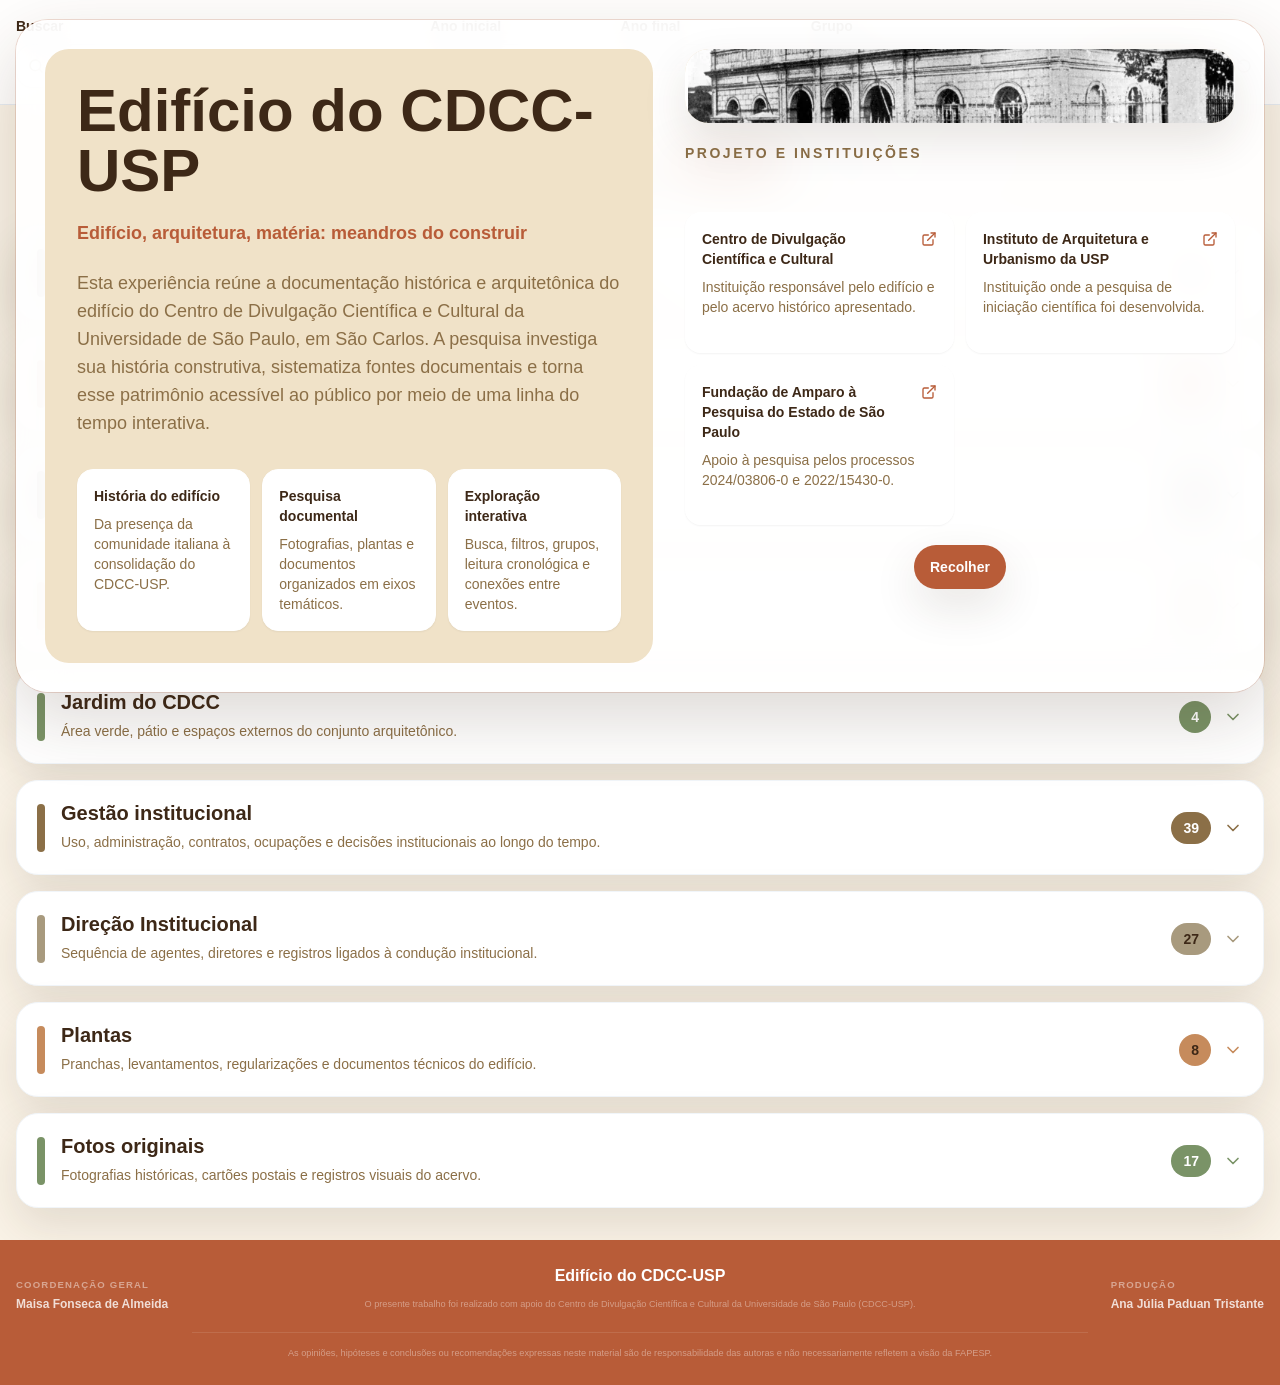
==== commit 6b8d238d: "Publica atualização dos créditos do rodapé" ====
--- a/index.html
+++ b/index.html
@@ -1 +1 @@
-<!DOCTYPE html><!--H0KmSHQLWL5C5zBYv2tsC--><html lang="pt-BR"><head><meta charSet="utf-8"/><meta name="viewport" content="width=device-width, initial-scale=1"/><link rel="preload" as="image" href="/images/cdcc/hero/fachada-sociedade-dante-alighieri.webp"/><link rel="stylesheet" href="/_next/static/css/33ab1520f5a5b8dd.css" data-precedence="next"/><link rel="preload" as="script" fetchPriority="low" href="/_next/static/chunks/webpack-450da0f515653d47.js"/><script src="/_next/static/chunks/4bd1b696-c023c6e3521b1417.js" async=""></script><script src="/_next/static/chunks/255-c16fd13ca8e7bf2b.js" async=""></script><script src="/_next/static/chunks/main-app-d345df86a4fbf9d9.js" async=""></script><script src="/_next/static/chunks/286-ce4d98b6b0c769e2.js" async=""></script><script src="/_next/static/chunks/app/page-9c29a3cddc58170a.js" async=""></script><meta http-equiv="Content-Security-Policy" content="default-src &#x27;self&#x27;; base-uri &#x27;self&#x27;; object-src &#x27;none&#x27;; frame-src &#x27;none&#x27;; form-action &#x27;none&#x27;; img-src &#x27;self&#x27; data: blob:; media-src &#x27;self&#x27;; font-src &#x27;self&#x27; data:; style-src &#x27;self&#x27; &#x27;unsafe-inline&#x27;; script-src &#x27;self&#x27; &#x27;unsafe-inline&#x27;; connect-src &#x27;self&#x27;; worker-src &#x27;self&#x27; blob:; manifest-src &#x27;self&#x27;; upgrade-insecure-requests"/><title>Edifício do CDCC-USP | História e arquitetura</title><meta name="description" content="Pesquisa histórica e arquitetônica sobre o edifício do CDCC-USP, apresentada por grupos temáticos, linha do tempo e conexões entre eventos."/><meta name="referrer" content="strict-origin-when-cross-origin"/><link rel="shortcut icon" href="/favicon.svg"/><link rel="icon" href="/favicon.svg" type="image/svg+xml"/><script src="/_next/static/chunks/polyfills-42372ed130431b0a.js" noModule=""></script></head><body><div hidden=""><!--$--><!--/$--></div><main class="flex min-h-screen flex-col"><div class="pointer-events-none fixed inset-x-0 top-0 z-50 px-4 pb-5 pt-5" style="opacity:1;transform:none"><section class="pointer-events-auto mx-auto grid max-h-[calc(100vh-2.5rem)] max-w-7xl gap-8 overflow-y-auto rounded-[2rem] border border-white/80 bg-white/90 p-5 shadow-hero backdrop-blur-xl md:p-7 lg:grid-cols-[1.05fr_0.95fr] lg:items-stretch"><div class="flex min-h-[520px] flex-col justify-between gap-8 rounded-[1.5rem] bg-surface p-6 md:p-8"><div><h1 class="max-w-3xl text-4xl font-black leading-tight text-ink md:text-6xl">Edifício do CDCC-USP</h1><p class="mt-4 max-w-2xl text-lg font-semibold leading-8 text-brand-primary">Edifício, arquitetura, matéria: meandros do construir</p><p class="mt-5 max-w-2xl text-base leading-8 text-muted md:text-lg">Esta experiência reúne a documentação histórica e arquitetônica do edifício do Centro de Divulgação Científica e Cultural da Universidade de São Paulo, em São Carlos. A pesquisa investiga sua história construtiva, sistematiza fontes documentais e torna esse patrimônio acessível ao público por meio de uma linha do tempo interativa.</p></div><div class="grid gap-3 md:grid-cols-3"><article class="rounded-2xl border border-white bg-white p-4 text-left shadow-sm"><span class="block text-sm font-black text-ink">História do edifício</span><span class="mt-2 block text-sm leading-5 text-muted">Da presença da comunidade italiana à consolidação do CDCC-USP.</span></article><article class="rounded-2xl border border-white bg-white p-4 text-left shadow-sm"><span class="block text-sm font-black text-ink">Pesquisa documental</span><span class="mt-2 block text-sm leading-5 text-muted">Fotografias, plantas e documentos organizados em eixos temáticos.</span></article><article class="rounded-2xl border border-white bg-white p-4 text-left shadow-sm"><span class="block text-sm font-black text-ink">Exploração interativa</span><span class="mt-2 block text-sm leading-5 text-muted">Busca, filtros, grupos, leitura cronológica e conexões entre eventos.</span></article></div></div><div class="grid gap-5"><div class="relative min-h-[320px] overflow-hidden rounded-[1.5rem] bg-surface shadow-soft lg:min-h-0"><img alt="Fachada histórica do edifício do CDCC-USP" decoding="async" data-nimg="fill" class="object-cover" style="position:absolute;height:100%;width:100%;left:0;top:0;right:0;bottom:0;color:transparent" src="/images/cdcc/hero/fachada-sociedade-dante-alighieri.webp"/></div><div class="grid gap-3"><h2 class="text-sm font-bold uppercase tracking-[0.18em] text-muted">Projeto e instituições</h2><div class="grid gap-3 sm:grid-cols-2"><a href="https:/.usp.br/" target="_blank" rel="noreferrer" class="group rounded-2xl border border-white/70 bg-white/75 p-4 text-left shadow-sm transition hover:-translate-y-0.5 hover:shadow-soft"><span class="flex items-start justify-between gap-3 text-sm font-bold text-ink">Centro de Divulgação Científica e Cultural<svg xmlns="http://www.w3.org/2000/svg" width="24" height="24" viewBox="0 0 24 24" fill="none" stroke="currentColor" stroke-width="2" stroke-linecap="round" stroke-linejoin="round" class="lucide lucide-external-link mt-0.5 h-4 w-4 shrink-0 text-brand-primary transition group-hover:translate-x-0.5" aria-hidden="true"><path d="M15 3h6v6"></path><path d="M10 14 21 3"></path><path d="M18 13v6a2 2 0 0 1-2 2H5a2 2 0 0 1-2-2V8a2 2 0 0 1 2-2h6"></path></svg></span><span class="mt-2 block text-sm leading-5 text-muted">Instituição responsável pelo edifício e pelo acervo histórico apresentado.</span></a><a href="https://www.iau.usp.br/" target="_blank" rel="noreferrer" class="group rounded-2xl border border-white/70 bg-white/75 p-4 text-left shadow-sm transition hover:-translate-y-0.5 hover:shadow-soft"><span class="flex items-start justify-between gap-3 text-sm font-bold text-ink">Instituto de Arquitetura e Urbanismo da USP<svg xmlns="http://www.w3.org/2000/svg" width="24" height="24" viewBox="0 0 24 24" fill="none" stroke="currentColor" stroke-width="2" stroke-linecap="round" stroke-linejoin="round" class="lucide lucide-external-link mt-0.5 h-4 w-4 shrink-0 text-brand-primary transition group-hover:translate-x-0.5" aria-hidden="true"><path d="M15 3h6v6"></path><path d="M10 14 21 3"></path><path d="M18 13v6a2 2 0 0 1-2 2H5a2 2 0 0 1-2-2V8a2 2 0 0 1 2-2h6"></path></svg></span><span class="mt-2 block text-sm leading-5 text-muted">Instituição onde a pesquisa de iniciação científica foi desenvolvida.</span></a><a href="https://fapesp.br/" target="_blank" rel="noreferrer" class="group rounded-2xl border border-white/70 bg-white/75 p-4 text-left shadow-sm transition hover:-translate-y-0.5 hover:shadow-soft"><span class="flex items-start justify-between gap-3 text-sm font-bold text-ink">Fundação de Amparo à Pesquisa do Estado de São Paulo<svg xmlns="http://www.w3.org/2000/svg" width="24" height="24" viewBox="0 0 24 24" fill="none" stroke="currentColor" stroke-width="2" stroke-linecap="round" stroke-linejoin="round" class="lucide lucide-external-link mt-0.5 h-4 w-4 shrink-0 text-brand-primary transition group-hover:translate-x-0.5" aria-hidden="true"><path d="M15 3h6v6"></path><path d="M10 14 21 3"></path><path d="M18 13v6a2 2 0 0 1-2 2H5a2 2 0 0 1-2-2V8a2 2 0 0 1 2-2h6"></path></svg></span><span class="mt-2 block text-sm leading-5 text-muted">Apoio à pesquisa pelos processos 2024/03806-0 e 2022/15430-0.</span></a></div></div><div class="flex justify-center"><button type="button" class="inline-flex items-center justify-center rounded-pill font-semibold transition duration-200 disabled:pointer-events-none disabled:opacity-50 bg-brand-primary text-white shadow-soft hover:bg-[#8f4328] active:translate-y-px h-11 gap-2 px-4 text-sm">Recolher</button></div></div></section></div><section class="border-b border-slate-200/80 bg-white/90 px-4 py-4 backdrop-blur-xl" aria-label="Busca e filtros"><div class="mx-auto grid max-w-7xl gap-4 lg:grid-cols-[1.6fr_0.7fr_0.7fr_1fr_auto] lg:items-end"><label class="grid gap-2 text-sm font-semibold text-ink" for="query"><span>Buscar</span><span class="relative flex items-center"><span class="pointer-events-none absolute left-3 text-muted"><svg xmlns="http://www.w3.org/2000/svg" width="24" height="24" viewBox="0 0 24 24" fill="none" stroke="currentColor" stroke-width="2" stroke-linecap="round" stroke-linejoin="round" class="lucide lucide-search h-4 w-4" aria-hidden="true"><circle cx="11" cy="11" r="8"></circle><path d="m21 21-4.3-4.3"></path></svg></span><input id="query" class="h-11 w-full rounded-2xl border border-slate-200 bg-white px-4 text-sm text-ink shadow-sm transition placeholder:text-slate-400 focus:border-brand-primary pl-10" placeholder="Título, conteúdo, pessoa ou tag" name="query" value=""/></span></label><label class="grid gap-2 text-sm font-semibold text-ink" for="fromYear"><span>Ano inicial</span><span class="relative flex items-center"><span class="pointer-events-none absolute left-3 text-muted"><svg xmlns="http://www.w3.org/2000/svg" width="24" height="24" viewBox="0 0 24 24" fill="none" stroke="currentColor" stroke-width="2" stroke-linecap="round" stroke-linejoin="round" class="lucide lucide-calendar-days h-4 w-4" aria-hidden="true"><path d="M8 2v4"></path><path d="M16 2v4"></path><rect width="18" height="18" x="3" y="4" rx="2"></rect><path d="M3 10h18"></path><path d="M8 14h.01"></path><path d="M12 14h.01"></path><path d="M16 14h.01"></path><path d="M8 18h.01"></path><path d="M12 18h.01"></path><path d="M16 18h.01"></path></svg></span><input id="fromYear" class="h-11 w-full rounded-2xl border border-slate-200 bg-white px-4 text-sm text-ink shadow-sm transition placeholder:text-slate-400 focus:border-brand-primary pl-10" inputMode="numeric" placeholder="-1000" name="fromYear" value=""/></span></label><label class="grid gap-2 text-sm font-semibold text-ink" for="toYear"><span>Ano final</span><span class="relative flex items-center"><span class="pointer-events-none absolute left-3 text-muted"><svg xmlns="http://www.w3.org/2000/svg" width="24" height="24" viewBox="0 0 24 24" fill="none" stroke="currentColor" stroke-width="2" stroke-linecap="round" stroke-linejoin="round" class="lucide lucide-calendar-days h-4 w-4" aria-hidden="true"><path d="M8 2v4"></path><path d="M16 2v4"></path><rect width="18" height="18" x="3" y="4" rx="2"></rect><path d="M3 10h18"></path><path d="M8 14h.01"></path><path d="M12 14h.01"></path><path d="M16 14h.01"></path><path d="M8 18h.01"></path><path d="M12 18h.01"></path><path d="M16 18h.01"></path></svg></span><input id="toYear" class="h-11 w-full rounded-2xl border border-slate-200 bg-white px-4 text-sm text-ink shadow-sm transition placeholder:text-slate-400 focus:border-brand-primary pl-10" inputMode="numeric" placeholder="2026" name="toYear" value=""/></span></label><label class="grid gap-2 text-sm font-semibold text-ink" for="groupId"><span>Grupo</span><select id="groupId" class="h-11 w-full rounded-2xl border border-slate-200 bg-white px-4 text-sm text-ink shadow-sm transition focus:border-brand-primary" name="groupId"><option value="all" selected="">Todos os grupos</option><option value="intervencoes-arquitetonicas">Intervenções arquitetônicas</option><option value="trajetoria-historica-da-edificacao">Trajetória histórica da edificação</option><option value="legislacao-de-protecao-e-tombamentos">Legislação de proteção e tombamentos</option><option value="nucleo-urbano-e-perimetro">Núcleo Urbano e perímetro</option><option value="jardim-do-cdcc">Jardim do CDCC</option><option value="gestao-institucional">Gestão institucional</option><option value="direcao-institucional">Direção Institucional</option><option value="plantas">Plantas</option><option value="fotos-originais">Fotos originais</option></select></label><div class="flex items-center justify-between gap-3 lg:justify-end"><span class="inline-flex h-11 items-center gap-2 rounded-pill bg-surface px-4 text-sm font-semibold text-ink"><svg xmlns="http://www.w3.org/2000/svg" width="24" height="24" viewBox="0 0 24 24" fill="none" stroke="currentColor" stroke-width="2" stroke-linecap="round" stroke-linejoin="round" class="lucide lucide-filter h-4 w-4 text-brand-primary" aria-hidden="true"><polygon points="22 3 2 3 10 12.46 10 19 14 21 14 12.46 22 3"></polygon></svg>132<!-- --> evento<!-- -->s</span><button type="button" class="inline-flex items-center justify-center rounded-pill font-semibold transition duration-200 disabled:pointer-events-none disabled:opacity-50 bg-transparent text-ink hover:bg-surface h-10 w-10 justify-center p-0" disabled="" aria-label="Limpar filtros" title="Limpar filtros"><svg xmlns="http://www.w3.org/2000/svg" width="24" height="24" viewBox="0 0 24 24" fill="none" stroke="currentColor" stroke-width="2" stroke-linecap="round" stroke-linejoin="round" class="lucide lucide-rotate-ccw h-4 w-4" aria-hidden="true"><path d="M3 12a9 9 0 1 0 9-9 9.75 9.75 0 0 0-6.74 2.74L3 8"></path><path d="M3 3v5h5"></path></svg></button></div></div></section><div class="mx-auto flex max-w-7xl flex-wrap items-center justify-between gap-4 px-4 pt-7"><div><p class="text-sm font-black uppercase tracking-[0.18em] text-brand-primary">Exploração</p><h2 class="mt-1 text-2xl font-black text-ink md:text-3xl">Linha do tempo por grupos</h2></div><div class="grid grid-cols-3 rounded-pill border border-slate-200 bg-white p-1 shadow-sm" role="tablist" aria-label="Modo de visualização"><button type="button" role="tab" aria-selected="true" class="inline-flex h-10 items-center justify-center gap-2 rounded-pill px-4 text-sm font-black transition bg-brand-primary text-white shadow-sm"><svg xmlns="http://www.w3.org/2000/svg" width="24" height="24" viewBox="0 0 24 24" fill="none" stroke="currentColor" stroke-width="2" stroke-linecap="round" stroke-linejoin="round" class="lucide lucide-list-tree h-4 w-4" aria-hidden="true"><path d="M21 12h-8"></path><path d="M21 6H8"></path><path d="M21 18h-8"></path><path d="M3 6v4c0 1.1.9 2 2 2h3"></path><path d="M3 10v6c0 1.1.9 2 2 2h3"></path></svg>Grupos</button><button type="button" role="tab" aria-selected="false" class="inline-flex h-10 items-center justify-center gap-2 rounded-pill px-4 text-sm font-black transition text-muted hover:bg-surface hover:text-ink"><svg xmlns="http://www.w3.org/2000/svg" width="24" height="24" viewBox="0 0 24 24" fill="none" stroke="currentColor" stroke-width="2" stroke-linecap="round" stroke-linejoin="round" class="lucide lucide-list h-4 w-4" aria-hidden="true"><path d="M3 12h.01"></path><path d="M3 18h.01"></path><path d="M3 6h.01"></path><path d="M8 12h13"></path><path d="M8 18h13"></path><path d="M8 6h13"></path></svg>Timeline</button><button type="button" role="tab" aria-selected="false" class="inline-flex h-10 items-center justify-center gap-2 rounded-pill px-4 text-sm font-black transition text-muted hover:bg-surface hover:text-ink"><svg xmlns="http://www.w3.org/2000/svg" width="24" height="24" viewBox="0 0 24 24" fill="none" stroke="currentColor" stroke-width="2" stroke-linecap="round" stroke-linejoin="round" class="lucide lucide-git-branch h-4 w-4" aria-hidden="true"><line x1="6" x2="6" y1="3" y2="15"></line><circle cx="18" cy="6" r="3"></circle><circle cx="6" cy="18" r="3"></circle><path d="M18 9a9 9 0 0 1-9 9"></path></svg>Nuvem</button></div></div><div class="mx-auto grid w-full max-w-[var(--history-timeline-width)] gap-4 px-4 py-8"><section id="group-intervencoes-arquitetonicas" class="grid w-full scroll-mt-44 gap-3 lg:scroll-mt-32"><button type="button" class="flex w-full items-center justify-between gap-4 rounded-[1.35rem] border border-slate-100 bg-white p-4 text-left shadow-soft transition hover:-translate-y-0.5 hover:shadow-hover md:p-5" aria-expanded="false" aria-controls="group-panel-intervencoes-arquitetonicas"><span class="flex min-w-0 items-center gap-4"><span class="h-12 w-2 shrink-0 rounded-pill" style="background-color:#5c4530" aria-hidden="true"></span><span class="min-w-0"><span class="block text-xl font-black leading-tight text-ink">Intervenções arquitetônicas</span><span class="mt-1 block text-sm leading-6 text-muted">Intervenções, obras, adequações e transformações físicas identificadas na trajetória da edificação.</span></span></span><span class="flex shrink-0 items-center gap-3"><span class="rounded-pill px-3 py-1.5 text-sm font-black" style="background-color:#5c4530;color:#ffffff">18</span><svg xmlns="http://www.w3.org/2000/svg" width="24" height="24" viewBox="0 0 24 24" fill="none" stroke="currentColor" stroke-width="2" stroke-linecap="round" stroke-linejoin="round" class="lucide lucide-chevron-down h-5 w-5 transition" style="color:#5c4530" aria-hidden="true"><path d="m6 9 6 6 6-6"></path></svg></span></button></section><section id="group-trajetoria-historica-da-edificacao" class="grid w-full scroll-mt-44 gap-3 lg:scroll-mt-32"><button type="button" class="flex w-full items-center justify-between gap-4 rounded-[1.35rem] border border-slate-100 bg-white p-4 text-left shadow-soft transition hover:-translate-y-0.5 hover:shadow-hover md:p-5" aria-expanded="false" aria-controls="group-panel-trajetoria-historica-da-edificacao"><span class="flex min-w-0 items-center gap-4"><span class="h-12 w-2 shrink-0 rounded-pill" style="background-color:#b85c38" aria-hidden="true"></span><span class="min-w-0"><span class="block text-xl font-black leading-tight text-ink">Trajetória histórica da edificação</span><span class="mt-1 block text-sm leading-6 text-muted">Marcos da história do edifício desde a origem italiana até a fase CDCC-USP.</span></span></span><span class="flex shrink-0 items-center gap-3"><span class="rounded-pill px-3 py-1.5 text-sm font-black" style="background-color:#b85c38;color:#ffffff">11</span><svg xmlns="http://www.w3.org/2000/svg" width="24" height="24" viewBox="0 0 24 24" fill="none" stroke="currentColor" stroke-width="2" stroke-linecap="round" stroke-linejoin="round" class="lucide lucide-chevron-down h-5 w-5 transition" style="color:#b85c38" aria-hidden="true"><path d="m6 9 6 6 6-6"></path></svg></span></button></section><section id="group-legislacao-de-protecao-e-tombamentos" class="grid w-full scroll-mt-44 gap-3 lg:scroll-mt-32"><button type="button" class="flex w-full items-center justify-between gap-4 rounded-[1.35rem] border border-slate-100 bg-white p-4 text-left shadow-soft transition hover:-translate-y-0.5 hover:shadow-hover md:p-5" aria-expanded="false" aria-controls="group-panel-legislacao-de-protecao-e-tombamentos"><span class="flex min-w-0 items-center gap-4"><span class="h-12 w-2 shrink-0 rounded-pill" style="background-color:#3d2817" aria-hidden="true"></span><span class="min-w-0"><span class="block text-xl font-black leading-tight text-ink">Legislação de proteção e tombamentos</span><span class="mt-1 block text-sm leading-6 text-muted">Documentos legais, tombamentos, leis e processos de reconhecimento patrimonial.</span></span></span><span class="flex shrink-0 items-center gap-3"><span class="rounded-pill px-3 py-1.5 text-sm font-black" style="background-color:#3d2817;color:#ffffff">4</span><svg xmlns="http://www.w3.org/2000/svg" width="24" height="24" viewBox="0 0 24 24" fill="none" stroke="currentColor" stroke-width="2" stroke-linecap="round" stroke-linejoin="round" class="lucide lucide-chevron-down h-5 w-5 transition" style="color:#3d2817" aria-hidden="true"><path d="m6 9 6 6 6-6"></path></svg></span></button></section><section id="group-nucleo-urbano-e-perimetro" class="grid w-full scroll-mt-44 gap-3 lg:scroll-mt-32"><button type="button" class="flex w-full items-center justify-between gap-4 rounded-[1.35rem] border border-slate-100 bg-white p-4 text-left shadow-soft transition hover:-translate-y-0.5 hover:shadow-hover md:p-5" aria-expanded="false" aria-controls="group-panel-nucleo-urbano-e-perimetro"><span class="flex min-w-0 items-center gap-4"><span class="h-12 w-2 shrink-0 rounded-pill" style="background-color:#c68b5c" aria-hidden="true"></span><span class="min-w-0"><span class="block text-xl font-black leading-tight text-ink">Núcleo Urbano e perímetro</span><span class="mt-1 block text-sm leading-6 text-muted">Relações entre o edifício, o lote, a rua e a transformação urbana do entorno.</span></span></span><span class="flex shrink-0 items-center gap-3"><span class="rounded-pill px-3 py-1.5 text-sm font-black" style="background-color:#c68b5c;color:var(--color-text)">4</span><svg xmlns="http://www.w3.org/2000/svg" width="24" height="24" viewBox="0 0 24 24" fill="none" stroke="currentColor" stroke-width="2" stroke-linecap="round" stroke-linejoin="round" class="lucide lucide-chevron-down h-5 w-5 transition" style="color:#c68b5c" aria-hidden="true"><path d="m6 9 6 6 6-6"></path></svg></span></button></section><section id="group-jardim-do-cdcc" class="grid w-full scroll-mt-44 gap-3 lg:scroll-mt-32"><button type="button" class="flex w-full items-center justify-between gap-4 rounded-[1.35rem] border border-slate-100 bg-white p-4 text-left shadow-soft transition hover:-translate-y-0.5 hover:shadow-hover md:p-5" aria-expanded="false" aria-controls="group-panel-jardim-do-cdcc"><span class="flex min-w-0 items-center gap-4"><span class="h-12 w-2 shrink-0 rounded-pill" style="background-color:#7a9367" aria-hidden="true"></span><span class="min-w-0"><span class="block text-xl font-black leading-tight text-ink">Jardim do CDCC</span><span class="mt-1 block text-sm leading-6 text-muted">Área verde, pátio e espaços externos do conjunto arquitetônico.</span></span></span><span class="flex shrink-0 items-center gap-3"><span class="rounded-pill px-3 py-1.5 text-sm font-black" style="background-color:#7a9367;color:#ffffff">4</span><svg xmlns="http://www.w3.org/2000/svg" width="24" height="24" viewBox="0 0 24 24" fill="none" stroke="currentColor" stroke-width="2" stroke-linecap="round" stroke-linejoin="round" class="lucide lucide-chevron-down h-5 w-5 transition" style="color:#7a9367" aria-hidden="true"><path d="m6 9 6 6 6-6"></path></svg></span></button></section><section id="group-gestao-institucional" class="grid w-full scroll-mt-44 gap-3 lg:scroll-mt-32"><button type="button" class="flex w-full items-center justify-between gap-4 rounded-[1.35rem] border border-slate-100 bg-white p-4 text-left shadow-soft transition hover:-translate-y-0.5 hover:shadow-hover md:p-5" aria-expanded="false" aria-controls="group-panel-gestao-institucional"><span class="flex min-w-0 items-center gap-4"><span class="h-12 w-2 shrink-0 rounded-pill" style="background-color:#8b6f47" aria-hidden="true"></span><span class="min-w-0"><span class="block text-xl font-black leading-tight text-ink">Gestão institucional</span><span class="mt-1 block text-sm leading-6 text-muted">Uso, administração, contratos, ocupações e decisões institucionais ao longo do tempo.</span></span></span><span class="flex shrink-0 items-center gap-3"><span class="rounded-pill px-3 py-1.5 text-sm font-black" style="background-color:#8b6f47;color:#ffffff">39</span><svg xmlns="http://www.w3.org/2000/svg" width="24" height="24" viewBox="0 0 24 24" fill="none" stroke="currentColor" stroke-width="2" stroke-linecap="round" stroke-linejoin="round" class="lucide lucide-chevron-down h-5 w-5 transition" style="color:#8b6f47" aria-hidden="true"><path d="m6 9 6 6 6-6"></path></svg></span></button></section><section id="group-direcao-institucional" class="grid w-full scroll-mt-44 gap-3 lg:scroll-mt-32"><button type="button" class="flex w-full items-center justify-between gap-4 rounded-[1.35rem] border border-slate-100 bg-white p-4 text-left shadow-soft transition hover:-translate-y-0.5 hover:shadow-hover md:p-5" aria-expanded="false" aria-controls="group-panel-direcao-institucional"><span class="flex min-w-0 items-center gap-4"><span class="h-12 w-2 shrink-0 rounded-pill" style="background-color:#a89a7e" aria-hidden="true"></span><span class="min-w-0"><span class="block text-xl font-black leading-tight text-ink">Direção Institucional</span><span class="mt-1 block text-sm leading-6 text-muted">Sequência de agentes, diretores e registros ligados à condução institucional.</span></span></span><span class="flex shrink-0 items-center gap-3"><span class="rounded-pill px-3 py-1.5 text-sm font-black" style="background-color:#a89a7e;color:var(--color-text)">27</span><svg xmlns="http://www.w3.org/2000/svg" width="24" height="24" viewBox="0 0 24 24" fill="none" stroke="currentColor" stroke-width="2" stroke-linecap="round" stroke-linejoin="round" class="lucide lucide-chevron-down h-5 w-5 transition" style="color:#a89a7e" aria-hidden="true"><path d="m6 9 6 6 6-6"></path></svg></span></button></section><section id="group-plantas" class="grid w-full scroll-mt-44 gap-3 lg:scroll-mt-32"><button type="button" class="flex w-full items-center justify-between gap-4 rounded-[1.35rem] border border-slate-100 bg-white p-4 text-left shadow-soft transition hover:-translate-y-0.5 hover:shadow-hover md:p-5" aria-expanded="false" aria-controls="group-panel-plantas"><span class="flex min-w-0 items-center gap-4"><span class="h-12 w-2 shrink-0 rounded-pill" style="background-color:#c68b5c" aria-hidden="true"></span><span class="min-w-0"><span class="block text-xl font-black leading-tight text-ink">Plantas</span><span class="mt-1 block text-sm leading-6 text-muted">Pranchas, levantamentos, regularizações e documentos técnicos do edifício.</span></span></span><span class="flex shrink-0 items-center gap-3"><span class="rounded-pill px-3 py-1.5 text-sm font-black" style="background-color:#c68b5c;color:var(--color-text)">8</span><svg xmlns="http://www.w3.org/2000/svg" width="24" height="24" viewBox="0 0 24 24" fill="none" stroke="currentColor" stroke-width="2" stroke-linecap="round" stroke-linejoin="round" class="lucide lucide-chevron-down h-5 w-5 transition" style="color:#c68b5c" aria-hidden="true"><path d="m6 9 6 6 6-6"></path></svg></span></button></section><section id="group-fotos-originais" class="grid w-full scroll-mt-44 gap-3 lg:scroll-mt-32"><button type="button" class="flex w-full items-center justify-between gap-4 rounded-[1.35rem] border border-slate-100 bg-white p-4 text-left shadow-soft transition hover:-translate-y-0.5 hover:shadow-hover md:p-5" aria-expanded="false" aria-controls="group-panel-fotos-originais"><span class="flex min-w-0 items-center gap-4"><span class="h-12 w-2 shrink-0 rounded-pill" style="background-color:#7a9367" aria-hidden="true"></span><span class="min-w-0"><span class="block text-xl font-black leading-tight text-ink">Fotos originais</span><span class="mt-1 block text-sm leading-6 text-muted">Fotografias históricas, cartões postais e registros visuais do acervo.</span></span></span><span class="flex shrink-0 items-center gap-3"><span class="rounded-pill px-3 py-1.5 text-sm font-black" style="background-color:#7a9367;color:#ffffff">17</span><svg xmlns="http://www.w3.org/2000/svg" width="24" height="24" viewBox="0 0 24 24" fill="none" stroke="currentColor" stroke-width="2" stroke-linecap="round" stroke-linejoin="round" class="lucide lucide-chevron-down h-5 w-5 transition" style="color:#7a9367" aria-hidden="true"><path d="m6 9 6 6 6-6"></path></svg></span></button></section></div><footer class="mt-auto bg-brand-primary px-4 py-6 text-white"><div class="mx-auto flex max-w-7xl flex-wrap items-center justify-between gap-3"><span class="text-base font-black">Edifício do CDCC-USP</span><span class="text-sm font-semibold text-white/80">Projeto CDCC</span></div></footer></main><!--$--><!--/$--><script src="/_next/static/chunks/webpack-450da0f515653d47.js" id="_R_" async=""></script><script>(self.__next_f=self.__next_f||[]).push([0])</script><script>self.__next_f.push([1,"1:\"$Sreact.fragment\"\n2:I[9766,[],\"\"]\n3:I[8924,[],\"\"]\n4:I[3462,[\"286\",\"static/chunks/286-ce4d98b6b0c769e2.js\",\"974\",\"static/chunks/app/page-9c29a3cddc58170a.js\"],\"HistoryExperience\"]\na:I[7150,[],\"\"]\n:HL[\"/_next/static/css/33ab1520f5a5b8dd.css\",\"style\"]\n5:T44e,"])</script><script>self.__next_f.push([1,"Planta do 1º andar da Escola de Engenharia de São Carlos, situada na Rua 9 de Julho com a Rua 13 de Maio. Projeto de adaptação com indicação de demolições executadas, a executar, e construções a executar. Escala 1:100. Escola de Engenharia de São Carlos – USP, Setor de Obras. Desenho: D. Penazzi. Período provável: 1953–1957.\n\nObservações:\nDocumenta a transformação interna do edifício para uso universitário, com indicação explícita de intervenções construtivas.\n\nPlanta do 1º andar do D.Q.F.M. (Departamento de Química, Física e Matemática), situada na Rua 9 de Julho com a Rua 13 de Maio. Escala 1:100. Instituto de Física e Química de São Carlos – USP, Setor de Obras. Desenho: Renex. Data: 7 de maio de 1980.\n\nObservações:\nDocumenta o uso do edifício pelo IFQSC em 1980, com programa funcional de departamento universitário (laboratório de eletrônica, sala de leitura, biblioteca, salas administrativas). Confirma uso institucional do edifício pelo IFQSC posterior à data de encerramento de 1970 registrada no Regesto, exigindo revisão dessa entrada."])</script><script>self.__next_f.push([1,"6:T9b3,"])</script><script>self.__next_f.push([1,"Projeto de ampliação e reforma do CDCC: paisagismo e planta geral do conjunto, fase I, com proposta de vegetação. Pavimento térreo, escala 1:100. Prefeitura do Campus USP-São Carlos, Divisão Técnica de Obras e Serviços (GPP), setembro de 2003. Arquiteta responsável: Sônia Costardi.\n\nObservações:\nNão é levantamento, mas projeto. Documenta a intervenção \"Ampliação e reforma do CDCC\", com proposta paisagística para o conjunto. Inclui tabela de vegetação proposta e especificação de pisos (Piso 1: bicrat, madia, douki garden, natural; Piso 2: bicrat, madia, parati ou linea). À esquerda, indica novo bloco anexo proposto com salas.\n\nProjeto de ampliação e reforma do CDCC: planta geral do conjunto, fase I, pavimento térreo, escala 1:100. Prefeitura do Campus USP-São Carlos, Divisão Técnica de Obras e Serviços (GPP), setembro de 2003. Arquiteta responsável: Sônia Costardi.\n\nObservações:\nFolha 1 do conjunto \"Ampliação e reforma do CDCC\". Documenta a planta geral do térreo incluindo o edifício existente (à direita) e o novo bloco anexo proposto (à esquerda), com indicação de jardins, acesso especial, calçada, recuo e cotas. Complementa a PL-004 (Folha 2, especialidade paisagismo).\n\nProjeto de edícula anexa ao CDCC: ótica, solda, montagem e depósito. Plantas, fachada frontal, fachada lateral e detalhe da canaleta de drenagem. Escalas 1:100 e 1:10. Prefeitura do Campus USP-São Carlos, Divisão de Obras e Infra-Estrutura, novembro de 2003. Estagiário: Felipe Ferreira (EESC).\n\nObservações:\nEdificação anexa de uso técnico. Detalha sistema de drenagem por canaleta com grelha e ferro-cimento, tijolo comum, argamassa 1:3 e lastro de 5cm.\n\nElaboração do projeto de ampliação e reforma do CDCC, especialidade paisagismo, pela Arq. Sônia Costardi (Prefeitura do Campus USP-São Carlos, Divisão Técnica de Obras e Serviços). O projeto propõe a implantação de quatorze espécies vegetais no entorno e jardins internos do edifício e recomenda a substituição das espécies exóticas da calçada por palmeiras imperiais para \"visão plena do prédio de reconhecido valor histórico\". A formulação constitui um dos primeiros registros documentais em que o edifício é tratado oficialmente como bem patrimonial em projeto técnico da USP, antecedendo em dezesseis anos o tombamento pelo CONDEPHAAT. O projeto fundamentou a ampliação da área de exposição (2005) e a criação do Jardim da Percepção (2006)."])</script><script>self.__next_f.push([1,"7:T599,"])</script><script>self.__next_f.push([1,"Projetos de ampliação e reforma do CDCC. Projeto de ampliação e reforma do CDCC: paisagismo e planta geral do conjunto, fase I, com proposta de vegetação. Pavimento térreo, escala 1:100. Prefeitura do Campus USP-São Carlos, Divisão Técnica de Obras e Serviços (GPP), setembro de 2003. Não é levantamento, mas projeto. Documenta a intervenção \"Ampliação e reforma do CDCC\", com proposta paisagística para o conjunto. Inclui tabela de vegetação proposta e especificação de pisos (Piso 1: bicrat, madia, douki garden, natural; Piso 2: bicrat, madia, parati ou linea). Projeto de ampliação e reforma do CDCC: planta geral do conjunto, fase I, pavimento térreo, escala 1:100. Folha 1 do conjunto \"Ampliação e reforma do CDCC\". Documenta a planta geral do térreo incluindo o edifício existente (à direita) e o novo bloco anexo proposto (à esquerda), com indicação de jardins, acesso especial, calçada, recuo e cotas. Projeto de edícula anexa ao CDCC: ótica, solda, montagem e depósito. Plantas, fachada frontal, fachada lateral e detalhe da canaleta de drenagem. Edificação anexa de uso técnico. Detalha sistema de drenagem por canaleta com grelha e ferro-cimento, tijolo comum, argamassa 1:3 e lastro de 5cm. Elaboração do projeto de ampliação e reforma do CDCC, especialidade paisagismo, pela Arq. Sônia Costardi (Prefeitura do Campus USP-São Carlos, Divisão Técnica de Obras e Serviços)."])</script><script>self.__next_f.push([1,"0:{\"P\":null,\"b\":\"H0KmSHQLWL5C5zBYv2tsC\",\"p\":\"\",\"c\":[\"\",\"\"],\"i\":false,\"f\":[[[\"\",{\"children\":[\"__PAGE__\",{}]},\"$undefined\",\"$undefined\",true],[\"\",[\"$\",\"$1\",\"c\",{\"children\":[[[\"$\",\"link\",\"0\",{\"rel\":\"stylesheet\",\"href\":\"/_next/static/css/33ab1520f5a5b8dd.css\",\"precedence\":\"next\",\"crossOrigin\":\"$undefined\",\"nonce\":\"$undefined\"}]],[\"$\",\"html\",null,{\"lang\":\"pt-BR\",\"children\":[[\"$\",\"head\",null,{\"children\":[\"$\",\"meta\",null,{\"httpEquiv\":\"Content-Security-Policy\",\"content\":\"default-src 'self'; base-uri 'self'; object-src 'none'; frame-src 'none'; form-action 'none'; img-src 'self' data: blob:; media-src 'self'; font-src 'self' data:; style-src 'self' 'unsafe-inline'; script-src 'self' 'unsafe-inline'; connect-src 'self'; worker-src 'self' blob:; manifest-src 'self'; upgrade-insecure-requests\"}]}],[\"$\",\"body\",null,{\"children\":[\"$\",\"$L2\",null,{\"parallelRouterKey\":\"children\",\"error\":\"$undefined\",\"errorStyles\":\"$undefined\",\"errorScripts\":\"$undefined\",\"template\":[\"$\",\"$L3\",null,{}],\"templateStyles\":\"$undefined\",\"templateScripts\":\"$undefined\",\"notFound\":[[[\"$\",\"title\",null,{\"children\":\"404: This page could not be found.\"}],[\"$\",\"div\",null,{\"style\":{\"fontFamily\":\"system-ui,\\\"Segoe UI\\\",Roboto,Helvetica,Arial,sans-serif,\\\"Apple Color Emoji\\\",\\\"Segoe UI Emoji\\\"\",\"height\":\"100vh\",\"textAlign\":\"center\",\"display\":\"flex\",\"flexDirection\":\"column\",\"alignItems\":\"center\",\"justifyContent\":\"center\"},\"children\":[\"$\",\"div\",null,{\"children\":[[\"$\",\"style\",null,{\"dangerouslySetInnerHTML\":{\"__html\":\"body{color:#000;background:#fff;margin:0}.next-error-h1{border-right:1px solid rgba(0,0,0,.3)}@media (prefers-color-scheme:dark){body{color:#fff;background:#000}.next-error-h1{border-right:1px solid rgba(255,255,255,.3)}}\"}}],[\"$\",\"h1\",null,{\"className\":\"next-error-h1\",\"style\":{\"display\":\"inline-block\",\"margin\":\"0 20px 0 0\",\"padding\":\"0 23px 0 0\",\"fontSize\":24,\"fontWeight\":500,\"verticalAlign\":\"top\",\"lineHeight\":\"49px\"},\"children\":404}],[\"$\",\"div\",null,{\"style\":{\"display\":\"inline-block\"},\"children\":[\"$\",\"h2\",null,{\"style\":{\"fontSize\":14,\"fontWeight\":400,\"lineHeight\":\"49px\",\"margin\":0},\"children\":\"This page could not be found.\"}]}]]}]}]],[]],\"forbidden\":\"$undefined\",\"unauthorized\":\"$undefined\"}]}]]}]]}],{\"children\":[\"__PAGE__\",[\"$\",\"$1\",\"c\",{\"children\":[[\"$\",\"$L4\",null,{\"theme\":{\"id\":\"cdcc\",\"title\":\"Edifício do CDCC-USP\",\"subtitle\":\"Edifício, arquitetura, matéria: meandros do construir\",\"description\":\"Esta experiência reúne a documentação histórica e arquitetônica do edifício do Centro de Divulgação Científica e Cultural da Universidade de São Paulo, em São Carlos. A pesquisa investiga sua história construtiva, sistematiza fontes documentais e torna esse patrimônio acessível ao público por meio de uma linha do tempo interativa.\",\"heroImage\":{\"id\":\"hero-cdcc\",\"type\":\"image\",\"src\":\"/images/cdcc/hero/fachada-sociedade-dante-alighieri.webp\",\"alt\":\"Fachada histórica do edifício do CDCC-USP\",\"caption\":\"Sede da Sociedade Dante Alighieri, atual edifício do CDCC-USP.\",\"credit\":\"Acervo CDCC-USP\"},\"references\":[{\"id\":\"cdcc-usp\",\"title\":\"Centro de Divulgação Científica e Cultural\",\"url\":\"https:/.usp.br/\",\"description\":\"Instituição responsável pelo edifício e pelo acervo histórico apresentado.\"},{\"id\":\"iau-usp\",\"title\":\"Instituto de Arquitetura e Urbanismo da USP\",\"url\":\"https://www.iau.usp.br/\",\"description\":\"Instituição onde a pesquisa de iniciação científica foi desenvolvida.\"},{\"id\":\"fapesp\",\"title\":\"Fundação de Amparo à Pesquisa do Estado de São Paulo\",\"url\":\"https://fapesp.br/\",\"description\":\"Apoio à pesquisa pelos processos 2024/03806-0 e 2022/15430-0.\"}],\"highlights\":[{\"id\":\"historia-edificio\",\"title\":\"História do edifício\",\"description\":\"Da presença da comunidade italiana à consolidação do CDCC-USP.\",\"eventId\":\"intervencoes-arquitetonicas-1902-1-construcao-do-muro\"},{\"id\":\"pesquisa-documental\",\"title\":\"Pesquisa documental\",\"description\":\"Fotografias, plantas e documentos organizados em eixos temáticos.\",\"eventId\":\"intervencoes-arquitetonicas-1908-4-construcao-do-novo-predio-social\"},{\"id\":\"exploracao-interativa\",\"title\":\"Exploração interativa\",\"description\":\"Busca, filtros, grupos, leitura cronológica e conexões entre eventos.\",\"eventId\":\"intervencoes-arquitetonicas-1902-1-construcao-do-muro\"}],\"groups\":[{\"id\":\"intervencoes-arquitetonicas\",\"themeId\":\"cdcc\",\"title\":\"Intervenções arquitetônicas\",\"description\":\"Intervenções, obras, adequações e transformações físicas identificadas na trajetória da edificação.\",\"color\":\"#5c4530\",\"order\":1,\"events\":[{\"id\":\"intervencoes-arquitetonicas-1902-1-construcao-do-muro\",\"groupId\":\"intervencoes-arquitetonicas\",\"title\":\"Construção do Muro\",\"date\":\"1902\",\"summary\":\"Muro de 35m de frente e 17m de comprimento. Tijolo de meio comprimento com pilare. Saída superior com fechamento em palafita Não fazer Cavetto (perfil ou moldura com seção em forma de quarto de círculo côncavo)\",\"content\":\"Muro de 35m de frente e 17m de comprimento. Tijolo de meio comprimento com pilare. Saída superior com fechamento em palafita Não fazer Cavetto (perfil ou moldura com seção em forma de quarto de círculo côncavo)\",\"people\":[],\"references\":[{\"id\":\"i-libro-delle-riunioni-deliberazioni-della-direttoria-e-consiglio-della-sta-italiana-dante-alighieri\",\"title\":\"I Libro delle riunioni deliberazioni della direttoria e consiglio della Sta Italiana Dante Alighieri\"}],\"relatedEventIds\":[\"intervencoes-arquitetonicas-1902-1-1-decisao-do-construtor-do-muro\"],\"tags\":[\"intervenção arquitetônica\",\"edificação\"],\"aiContent\":{\"textSummary\":\"Construção do Muro. Muro de 35m de frente e 17m de comprimento. Tijolo de meio comprimento com pilare. Saída superior com fechamento em palafita Não fazer Cavetto (perfil ou moldura com seção em forma de quarto de círculo côncavo)\",\"reviewedByHuman\":false}},{\"id\":\"intervencoes-arquitetonicas-1902-1-1-decisao-do-construtor-do-muro\",\"groupId\":\"intervencoes-arquitetonicas\",\"title\":\"Decisão do Construtor do Muro\",\"date\":\"1902\",\"summary\":\"o Conselho da Società deliberou sobre a escolha do construtor para o muro da sede. Dois concorrentes foram avaliados — Antonio Gasparotti e Liborio Menniti — não apenas pelo preço, mas pelo método construtivo. Gasparott…\",\"content\":\"o Conselho da Società deliberou sobre a escolha do construtor para o muro da sede. Dois concorrentes foram avaliados — Antonio Gasparotti e Liborio Menniti — não apenas pelo preço, mas pelo método construtivo. Gasparotti propôs alvenaria em tijolo de primeira qualidade com argamassa de cal e areia, enquanto Menniti optaria por terra, material de menor solidez. Após oferecer desconto de 2%, Gasparotti foi contratado por ₤ 8.008.000 para executar um muro de 35 × 17 metros, com pilares e fechamento superior em palafita.\",\"people\":[],\"references\":[{\"id\":\"i-libro-delle-riunioni-deliberazioni-della-direttoria-e-consiglio-della-sta-italiana-dante-alighieri\",\"title\":\"I Libro delle riunioni deliberazioni della direttoria e consiglio della Sta Italiana Dante Alighieri\"}],\"relatedEventIds\":[\"intervencoes-arquitetonicas-1902-1-construcao-do-muro\",\"intervencoes-arquitetonicas-1904-2-repintura-da-sala-social\"],\"tags\":[\"intervenção arquitetônica\",\"Società Dante Alighieri\"],\"aiContent\":{\"textSummary\":\"Decisão do Construtor do Muro. o Conselho da Società deliberou sobre a escolha do construtor para o muro da sede. Dois concorrentes foram avaliados — Antonio Gasparotti e Liborio Menniti — não apenas pelo preço, mas pelo método construtivo. Gasparotti propôs alvenaria em tijolo de primeira qualidade com argamassa de cal e areia, enquanto Menniti optaria por terra, material de menor solidez. Após oferecer desconto de 2%, Gasparotti foi contratado por ₤ 8.008.000 para executar um muro de 35 × 17 metros, com pilares e fechamento superior em palafita.\",\"reviewedByHuman\":false}},{\"id\":\"intervencoes-arquitetonicas-1904-2-repintura-da-sala-social\",\"groupId\":\"intervencoes-arquitetonicas\",\"title\":\"Repintura da Sala Social\",\"date\":\"1904\",\"summary\":\"o sócio Alfredo Lavelli solicitou ao Conselho a repintura da Sala Social, justificando que o espaço seria sede da commemoração cívica do XX Settembre — data de unificação italiana. O Conselho considerou a proposta perti…\",\"content\":\"o sócio Alfredo Lavelli solicitou ao Conselho a repintura da Sala Social, justificando que o espaço seria sede da commemoração cívica do XX Settembre — data de unificação italiana. O Conselho considerou a proposta pertinente e a aprovou sem ressalvas. o Conselho registrou os custos da repintura da Sala Social: £ 25.000 pelo caiamento do espaço e £ 14.000 referentes a uma conta de cadernos, ambas devidamente aprovadas.\",\"people\":[],\"references\":[{\"id\":\"i-libro-delle-riunioni-deliberazioni-della-direttoria-e-consiglio-della-sta-italiana-dante-alighieri\",\"title\":\"I Libro delle riunioni deliberazioni della direttoria e consiglio della Sta Italiana Dante Alighieri\"}],\"relatedEventIds\":[\"intervencoes-arquitetonicas-1902-1-1-decisao-do-construtor-do-muro\",\"intervencoes-arquitetonicas-1904-3-giuliano-parolo-apresenta-diversos-projetos-para-a-nova-sede\"],\"tags\":[\"intervenção arquitetônica\"],\"aiContent\":{\"textSummary\":\"Repintura da Sala Social. o sócio Alfredo Lavelli solicitou ao Conselho a repintura da Sala Social, justificando que o espaço seria sede da commemoração cívica do XX Settembre — data de unificação italiana. O Conselho considerou a proposta pertinente e a aprovou sem ressalvas. o Conselho registrou os custos da repintura da Sala Social: £ 25.000 pelo caiamento do espaço e £ 14.000 referentes a uma conta de cadernos, ambas devidamente aprovadas.\",\"reviewedByHuman\":false}},{\"id\":\"intervencoes-arquitetonicas-1904-3-giuliano-parolo-apresenta-diversos-projetos-para-a-nova-sede\",\"groupId\":\"intervencoes-arquitetonicas\",\"title\":\"Giuliano Parolo apresenta diversos projetos para a nova sede\",\"date\":\"1904\",\"summary\":\"Conselheiro da Dante Alighieri e futuro construtor responsável pela sede, apresentou diversas plantas de projeto para a nova sede social. O Conselho examinou as propostas e, considerando necessária uma deliberação mais…\",\"content\":\"Conselheiro da Dante Alighieri e futuro construtor responsável pela sede, apresentou diversas plantas de projeto para a nova sede social. O Conselho examinou as propostas e, considerando necessária uma deliberação mais cuidadosa, decidiu adiar a decisão para uma reunião posterior, registrando expressamente os agradecimentos pelo trabalho voluntário e profícuo de Parolo em favor da Sociedade.\",\"people\":[],\"references\":[{\"id\":\"i-libro-delle-riunioni-deliberazioni-della-direttoria-e-consiglio-della-sta-italiana-dante-alighieri\",\"title\":\"I Libro delle riunioni deliberazioni della direttoria e consiglio della Sta Italiana Dante Alighieri\"}],\"relatedEventIds\":[\"intervencoes-arquitetonicas-1904-2-repintura-da-sala-social\",\"intervencoes-arquitetonicas-1908-4-construcao-do-novo-predio-social\"],\"tags\":[\"intervenção arquitetônica\",\"Società Dante Alighieri\",\"arquitetura\"],\"periodLabel\":\"1904-1908\",\"aiContent\":{\"textSummary\":\"Giuliano Parolo apresenta diversos projetos para a nova sede. Conselheiro da Dante Alighieri e futuro construtor responsável pela sede, apresentou diversas plantas de projeto para a nova sede social. O Conselho examinou as propostas e, considerando necessária uma deliberação mais cuidadosa, decidiu adiar a decisão para uma reunião posterior, registrando expressamente os agradecimentos pelo trabalho voluntário e profícuo de Parolo em favor da Sociedade.\",\"reviewedByHuman\":false}},{\"id\":\"intervencoes-arquitetonicas-1908-4-construcao-do-novo-predio-social\",\"groupId\":\"intervencoes-arquitetonicas\",\"title\":\"Construção do novo prédio social\",\"date\":\"1908\",\"summary\":\"A construção do novo prédio social da Società Dante Alighieri foi executada por Giuliano Parolo, conselheiro da entidade e empresário com loja de ladrilhos em São Carlos. Os portões e grades instalados na fachada fronta…\",\"content\":\"A construção do novo prédio social da Società Dante Alighieri foi executada por Giuliano Parolo, conselheiro da entidade e empresário com loja de ladrilhos em São Carlos. Os portões e grades instalados na fachada frontal da nova sede foram confeccionados por Ruggiero Mastrofrancisco, evidenciando a participação direta de membros da colônia italiana na materialização do edifício.\",\"people\":[],\"references\":[{\"id\":\"a-societa-dante-alighieri-um-estudo-de-caso-sobre-o-associativismo-etnico-italiano-em-sao-carlos-1902-a-1938\",\"title\":\"A Società Dante Alighieri: um estudo de caso sobre o associativismo étnico italiano em São Carlos (1902 a 1938)\"},{\"id\":\"arquivo-tecnico-do-cdcc-usp\",\"title\":\"Arquivo Técnico do CDCC-USP\"}],\"relatedEventIds\":[\"intervencoes-arquitetonicas-1904-3-giuliano-parolo-apresenta-diversos-projetos-para-a-nova-sede\",\"intervencoes-arquitetonicas-1922-5-construcao-do-pavimento-superior\"],\"tags\":[\"intervenção arquitetônica\",\"Società Dante Alighieri\",\"edificação\",\"São Carlos\"],\"media\":{\"id\":\"construcao-do-novo-predio-social-1908-ordem1-png\",\"type\":\"image\",\"src\":\"/images/cdcc/timeline/intervencoes-arquitetonicas/1908-ordem-1-1908-ordem1.webp\",\"alt\":\"Fotografia histórica em preto e branco da sede térrea da Sociedade Dante Alighieri, vista em perspectiva a partir da rua. A fachada tem portas e janelas em arco, platibanda com uma águia no topo e gradil frontal; algumas pessoas aparecem junto à calçada.\",\"caption\":\"Sede da Sociedade Dante Alighieri, localizada na então Rua Uruguayana (atual Rua Nove de Julho), em São Carlos\",\"credit\":\"Arquivo Técnico do CDCC-USP\"},\"contentBlocks\":[{\"id\":\"intervencoes-arquitetonicas-1908-4-construcao-do-novo-predio-social-midias-acervo\",\"title\":\"Imagens e documentos do acervo\",\"body\":\"Registros visuais associados a este evento na pasta Fotos Linha do Tempo.\",\"media\":[{\"id\":\"construcao-do-novo-predio-social-1908-ordem2-png\",\"type\":\"image\",\"src\":\"/images/cdcc/timeline/intervencoes-arquitetonicas/1908-ordem-2-1908-ordem2.webp\",\"alt\":\"Fotografia histórica em preto e branco com um grande grupo de crianças, professores e outros adultos alinhados diante da fachada térrea da Escola Dante Alighieri. As crianças menores estão sentadas à frente e as maiores permanecem em pé junto às portas em arco.\",\"caption\":\"Alunos enfileirados defronte ao prédio da Sociedade Dante Alighieri, onde também funcionava a Escola Dante Alighieri\",\"credit\":\"Arquivo Técnico do CDCC-USP\"},{\"id\":\"construcao-do-novo-predio-social-1908-ordem3-png\",\"type\":\"image\",\"src\":\"/images/cdcc/timeline/intervencoes-arquitetonicas/1908-ordem-3-1908-ordem3.webp\",\"alt\":\"Fotografia histórica em preto e branco do interior de uma sala de aula vazia. Fileiras de carteiras duplas de madeira ocupam o primeiro plano; ao fundo há uma lousa com escrita em italiano, mesa, cadeiras, retratos, janelas altas e luminárias pendentes.\",\"caption\":\"Sala de aula da Escola Dante Alighieri. Na lousa observa-se uma lição de matemática, escrita em italiano\",\"credit\":\"Arquivo Técnico do CDCC-USP\"}]}],\"aiContent\":{\"textSummary\":\"Construção do novo prédio social. A construção do novo prédio social da Società Dante Alighieri foi executada por Giuliano Parolo, conselheiro da entidade e empresário com loja de ladrilhos em São Carlos. Os portões e grades instalados na fachada frontal da nova sede foram confeccionados por Ruggiero Mastrofrancisco, evidenciando a participação direta de membros da colônia italiana na materialização do edifício. Sede da Sociedade Dante Alighieri, localizada na então Rua Uruguayana (atual Rua Nove de Julho), em São Carlos Alunos enfileirados defronte ao prédio da Sociedade Dante Alighieri, onde também funcionava a Escola Dante Alighieri Sala de aula da Escola Dante Alighieri.\",\"reviewedByHuman\":false,\"imageDescription\":\"Imagem 1 de 3: Fotografia histórica em preto e branco da sede térrea da Sociedade Dante Alighieri, vista em perspectiva a partir da rua. A fachada tem portas e janelas em arco, platibanda com uma águia no topo e gradil frontal; algumas pessoas aparecem junto à calçada.\\n\\nImagem 2 de 3: Fotografia histórica em preto e branco com um grande grupo de crianças, professores e outros adultos alinhados diante da fachada térrea da Escola Dante Alighieri. As crianças menores estão sentadas à frente e as maiores permanecem em pé junto às portas em arco.\\n\\nImagem 3 de 3: Fotografia histórica em preto e branco do interior de uma sala de aula vazia. Fileiras de carteiras duplas de madeira ocupam o primeiro plano; ao fundo há uma lousa com escrita em italiano, mesa, cadeiras, retratos, janelas altas e luminárias pendentes.\"}},{\"id\":\"intervencoes-arquitetonicas-1922-5-construcao-do-pavimento-superior\",\"groupId\":\"intervencoes-arquitetonicas\",\"title\":\"Construção do pavimento superior\",\"date\":\"1922\",\"summary\":\"Embora o projeto arquitetônico original já previsse um pavimento superior, sua construção foi concluída somente em 1922. Com a ampliação, o edifício passou a abrigar também festas e apresentações teatrais, expandindo o…\",\"content\":\"Embora o projeto arquitetônico original já previsse um pavimento superior, sua construção foi concluída somente em 1922. Com a ampliação, o edifício passou a abrigar também festas e apresentações teatrais, expandindo o papel cultural da sede social para além de suas funções associativas originais.\",\"people\":[],\"references\":[{\"id\":\"memorias-do-cdcc-p-16\",\"title\":\"Memórias do CDCC (p.16)\"},{\"id\":\"a-societa-dante-alighieri-um-estudo-de-caso-sobre-o-associativismo-etnico-italiano-em-sao-carlos-1902-a-1938\",\"title\":\"A Società Dante Alighieri: um estudo de caso sobre o associativismo étnico italiano em São Carlos (1902 a 1938)\"},{\"id\":\"arquivo-tecnico-do-cdcc-usp\",\"title\":\"Arquivo Técnico do CDCC-USP\"}],\"relatedEventIds\":[\"intervencoes-arquitetonicas-1908-4-construcao-do-novo-predio-social\",\"intervencoes-arquitetonicas-1922-5-1-reformas-na-sede-social\"],\"tags\":[\"intervenção arquitetônica\",\"edificação\",\"transformação\",\"arquitetura\"],\"aiContent\":{\"textSummary\":\"Construção do pavimento superior. Embora o projeto arquitetônico original já previsse um pavimento superior, sua construção foi concluída somente em 1922. Com a ampliação, o edifício passou a abrigar também festas e apresentações teatrais, expandindo o papel cultural da sede social para além de suas funções associativas originais.\",\"reviewedByHuman\":false}},{\"id\":\"intervencoes-arquitetonicas-1922-5-1-reformas-na-sede-social\",\"groupId\":\"intervencoes-arquitetonicas\",\"title\":\"Reformas na sede social\",\"date\":\"1922\",\"summary\":\"Na mesma ocasião em que foi concluído o pavimento superior, a sede social passou por uma reforma mais ampla, da qual resultou a construção do segundo andar do prédio da Società Dante Alighieri, consolidando a configuraç…\",\"content\":\"Na mesma ocasião em que foi concluído o pavimento superior, a sede social passou por uma reforma mais ampla, da qual resultou a construção do segundo andar do prédio da Società Dante Alighieri, consolidando a configuração arquitetônica que o edifício assumiria nas décadas seguintes.\",\"people\":[],\"references\":[{\"id\":\"a-societa-dante-alighieri-um-estudo-de-caso-sobre-o-associativismo-etnico-italiano-em-sao-carlos-1902-a-1938\",\"title\":\"A Società Dante Alighieri: um estudo de caso sobre o associativismo étnico italiano em São Carlos (1902 a 1938)\"},{\"id\":\"arquivo-tecnico-do-cdcc-usp\",\"title\":\"Arquivo Técnico do CDCC-USP\"}],\"relatedEventIds\":[\"intervencoes-arquitetonicas-1922-5-construcao-do-pavimento-superior\",\"intervencoes-arquitetonicas-1929-6-e-abordado-melhorias-e-manutencoes-no-edificio\"],\"tags\":[\"intervenção arquitetônica\",\"Società Dante Alighieri\",\"edificação\",\"transformação\"],\"media\":{\"id\":\"reformas-na-sede-social-1922-ordem1-png\",\"type\":\"image\",\"src\":\"/images/cdcc/timeline/intervencoes-arquitetonicas/1922-ordem-1-1922-ordem1.webp\",\"alt\":\"Fotografia histórica em preto e branco do edifício já concluído com dois pavimentos e cobertura de quatro águas. Um grupo de crianças e adultos está reunido junto ao gradil, diante da fachada principal e de suas janelas em arco.\",\"caption\":\"Foto de cartão postal com crianças e adultos dispostos defronte ao prédio da Sociedade Dante Alighieri\",\"credit\":\"Arquivo Técnico do CDCC-USP\"},\"contentBlocks\":[{\"id\":\"intervencoes-arquitetonicas-1922-5-1-reformas-na-sede-social-midias-acervo\",\"title\":\"Imagens e documentos do acervo\",\"body\":\"Registros visuais associados a este evento na pasta Fotos Linha do Tempo.\",\"media\":[{\"id\":\"reformas-na-sede-social-1922-ordem2-png\",\"type\":\"image\",\"src\":\"/images/cdcc/timeline/intervencoes-arquitetonicas/1922-ordem-2-1922-ordem2.webp\",\"alt\":\"Fotografia histórica em preto e branco do edifício durante a construção do segundo pavimento. Andaimes de madeira envolvem as fachadas e diversos trabalhadores aparecem sobre a estrutura e junto ao muro, com materiais de obra espalhados pela calçada.\",\"caption\":\"Início da construção do segundo pavimento do prédio da Sociedade Dante Alighieri\",\"credit\":\"Arquivo Técnico do CDCC-USP\"},{\"id\":\"reformas-na-sede-social-1922-ordem3-png\",\"type\":\"image\",\"src\":\"/images/cdcc/timeline/intervencoes-arquitetonicas/1922-ordem-3-1922-ordem3.webp\",\"alt\":\"Fotografia histórica em preto e branco da ampliação do edifício. O segundo pavimento está sem cobertura e cercado por andaimes; trabalhadores posam sobre as plataformas, enquanto tábuas e entulho ocupam a calçada.\",\"caption\":\"Construção do segundo pavimento do prédio da Sociedade Dante Alighieri\",\"credit\":\"Arquivo Técnico do CDCC-USP\"}]}],\"aiContent\":{\"textSummary\":\"Reformas na sede social. Na mesma ocasião em que foi concluído o pavimento superior, a sede social passou por uma reforma mais ampla, da qual resultou a construção do segundo andar do prédio da Società Dante Alighieri, consolidando a configuração arquitetônica que o edifício assumiria nas décadas seguintes. Foto de cartão postal com crianças e adultos dispostos defronte ao prédio da Sociedade Dante Alighieri Início da construção do segundo pavimento do prédio da Sociedade Dante Alighieri Construção do segundo pavimento do prédio da Sociedade Dante Alighieri\",\"reviewedByHuman\":false,\"imageDescription\":\"Imagem 1 de 3: Fotografia histórica em preto e branco do edifício já concluído com dois pavimentos e cobertura de quatro águas. Um grupo de crianças e adultos está reunido junto ao gradil, diante da fachada principal e de suas janelas em arco.\\n\\nImagem 2 de 3: Fotografia histórica em preto e branco do edifício durante a construção do segundo pavimento. Andaimes de madeira envolvem as fachadas e diversos trabalhadores aparecem sobre a estrutura e junto ao muro, com materiais de obra espalhados pela calçada.\\n\\nImagem 3 de 3: Fotografia histórica em preto e branco da ampliação do edifício. O segundo pavimento está sem cobertura e cercado por andaimes; trabalhadores posam sobre as plataformas, enquanto tábuas e entulho ocupam a calçada.\"}},{\"id\":\"intervencoes-arquitetonicas-1929-6-e-abordado-melhorias-e-manutencoes-no-edificio\",\"groupId\":\"intervencoes-arquitetonicas\",\"title\":\"É abordado melhorias e manutenções no edifício\",\"date\":\"1929\",\"summary\":\"o tema das melhorias e manutenções no edifício da sede social foi pautado pelo Conselho. As intervenções foram viabilizadas por meio de parcerias diretas com os próprios sócios da Società, evidenciando o modelo colabora…\",\"content\":\"o tema das melhorias e manutenções no edifício da sede social foi pautado pelo Conselho. As intervenções foram viabilizadas por meio de parcerias diretas com os próprios sócios da Società, evidenciando o modelo colaborativo que sustentava a gestão e a conservação do patrimônio construído da associação.\",\"people\":[],\"references\":[{\"id\":\"a-societa-dante-alighieri-um-estudo-de-caso-sobre-o-associativismo-etnico-italiano-em-sao-carlos-1902-a-1938\",\"title\":\"A Società Dante Alighieri: um estudo de caso sobre o associativismo étnico italiano em São Carlos (1902 a 1938)\"}],\"relatedEventIds\":[\"intervencoes-arquitetonicas-1922-5-1-reformas-na-sede-social\",\"intervencoes-arquitetonicas-1953-7-adaptacao-para-atividades-da-escola-de-engenharia-de-sao-carlos\"],\"tags\":[\"intervenção arquitetônica\",\"Società Dante Alighieri\",\"edificação\",\"patrimônio\"],\"aiContent\":{\"textSummary\":\"É abordado melhorias e manutenções no edifício. o tema das melhorias e manutenções no edifício da sede social foi pautado pelo Conselho. As intervenções foram viabilizadas por meio de parcerias diretas com os próprios sócios da Società, evidenciando o modelo colaborativo que sustentava a gestão e a conservação do patrimônio construído da associação.\",\"reviewedByHuman\":false}},{\"id\":\"intervencoes-arquitetonicas-1953-7-adaptacao-para-atividades-da-escola-de-engenharia-de-sao-carlos\",\"groupId\":\"intervencoes-arquitetonicas\",\"title\":\"Adaptação para atividades da Escola de Engenharia de São Carlos\",\"date\":\"1953\",\"summary\":\"o prédio da Sociedade Italiana Dante Alighieri foi adaptado para abrigar as atividades da recém-criada Escola de Engenharia de São Carlos (EESC). O espaço recebeu salas de aula, laboratório de Física, salas para profess…\",\"content\":\"o prédio da Sociedade Italiana Dante Alighieri foi adaptado para abrigar as atividades da recém-criada Escola de Engenharia de São Carlos (EESC). O espaço recebeu salas de aula, laboratório de Física, salas para professores, biblioteca e toda a estrutura administrativa necessária ao funcionamento da instituição, configurando uma transformação significativa no uso do edifício.\",\"people\":[],\"references\":[{\"id\":\"memorias-do-cdcc-p-16\",\"title\":\"Memórias do CDCC (p.16)\"},{\"id\":\"arquivo-tecnico-do-cdcc-usp\",\"title\":\"Arquivo Técnico do CDCC-USP\"}],\"relatedEventIds\":[\"intervencoes-arquitetonicas-1929-6-e-abordado-melhorias-e-manutencoes-no-edificio\",\"intervencoes-arquitetonicas-1982-8-construcao-do-espelho-acustico-no-saguao-do-predio\"],\"tags\":[\"intervenção arquitetônica\",\"educação\",\"Società Dante Alighieri\",\"edificação\",\"transformação\"],\"media\":{\"id\":\"adaptacao-para-atividades-da-escola-de-engenharia-de-sao-carlos-1953-ordem1-png\",\"type\":\"image\",\"src\":\"/images/cdcc/timeline/intervencoes-arquitetonicas/1953-ordem-1-1953-ordem1.webp\",\"alt\":\"Montagem fotográfica em preto e branco de instalações universitárias. A imagem principal mostra bancadas de laboratório, instrumentos e armários envidraçados; no canto superior direito, uma segunda fotografia mostra estudantes lendo em mesas de uma biblioteca.\",\"caption\":\"Instalações (laboratório e biblioteca) da Escola de Engenharia de São Carlos no prédio da Rua Nove de Julho, cedido à USP pela Sociedade Dante Alighieri\",\"credit\":\"Arquivo Técnico do CDCC-USP\"},\"aiContent\":{\"textSummary\":\"Adaptação para atividades da Escola de Engenharia de São Carlos. o prédio da Sociedade Italiana Dante Alighieri foi adaptado para abrigar as atividades da recém-criada Escola de Engenharia de São Carlos (EESC). O espaço recebeu salas de aula, laboratório de Física, salas para professores, biblioteca e toda a estrutura administrativa necessária ao funcionamento da instituição, configurando uma transformação significativa no uso do edifício. Instalações (laboratório e biblioteca) da Escola de Engenharia de São Carlos no prédio da Rua Nove de Julho, cedido à USP pela Sociedade Dante Alighieri\",\"reviewedByHuman\":false,\"imageDescription\":\"Imagem 1 de 1: Montagem fotográfica em preto e branco de instalações universitárias. A imagem principal mostra bancadas de laboratório, instrumentos e armários envidraçados; no canto superior direito, uma segunda fotografia mostra estudantes lendo em mesas de uma biblioteca.\"}},{\"id\":\"intervencoes-arquitetonicas-1982-8-construcao-do-espelho-acustico-no-saguao-do-predio\",\"groupId\":\"intervencoes-arquitetonicas\",\"title\":\"Construção do espelho acústico no saguão do prédio\",\"date\":\"1982\",\"summary\":\"os primeiros experimentos de Física foram instalados em uma das salas da sede do CDCC, marcando o início das atividades expositivas no edifício. No mesmo período, o Espelho Acústico foi construído no saguão do prédio, t…\",\"content\":\"os primeiros experimentos de Física foram instalados em uma das salas da sede do CDCC, marcando o início das atividades expositivas no edifício. No mesmo período, o Espelho Acústico foi construído no saguão do prédio, tornando-se um dos primeiros dispositivos interativos a ocupar os espaços de circulação da edificação.\",\"people\":[],\"references\":[{\"id\":\"i-libro-delle-riunioni-deliberazioni-della-direttoria-e-consiglio-della-sta-italiana-dante-alighieri\",\"title\":\"I Libro delle riunioni deliberazioni della direttoria e consiglio della Sta Italiana Dante Alighieri\"}],\"relatedEventIds\":[\"intervencoes-arquitetonicas-1953-7-adaptacao-para-atividades-da-escola-de-engenharia-de-sao-carlos\",\"intervencoes-arquitetonicas-1997-9-reforma-na-sala-de-biologia\"],\"tags\":[\"intervenção arquitetônica\",\"CDCC\",\"edificação\"],\"aiContent\":{\"textSummary\":\"Construção do espelho acústico no saguão do prédio. os primeiros experimentos de Física foram instalados em uma das salas da sede do CDCC, marcando o início das atividades expositivas no edifício. No mesmo período, o Espelho Acústico foi construído no saguão do prédio, tornando-se um dos primeiros dispositivos interativos a ocupar os espaços de circulação da edificação.\",\"reviewedByHuman\":false}},{\"id\":\"intervencoes-arquitetonicas-1997-9-reforma-na-sala-de-biologia\",\"groupId\":\"intervencoes-arquitetonicas\",\"title\":\"Reforma na sala de biologia\",\"date\":\"1997\",\"summary\":\"com apoio financeiro do CNPq, a sala de Biologia do CDCC foi reformada e transformada em Museu de Ecologia, integrando um processo mais amplo de reestruturação da área de exposição do centro. A intervenção marcou uma re…\",\"content\":\"com apoio financeiro do CNPq, a sala de Biologia do CDCC foi reformada e transformada em Museu de Ecologia, integrando um processo mais amplo de reestruturação da área de exposição do centro. A intervenção marcou uma requalificação do espaço, que passou a assumir caráter museológico voltado à temática ambiental.\",\"people\":[],\"references\":[{\"id\":\"memorias-do-cdcc-p-72\",\"title\":\"Memórias do CDCC (p.72)\"}],\"relatedEventIds\":[\"intervencoes-arquitetonicas-1982-8-construcao-do-espelho-acustico-no-saguao-do-predio\",\"intervencoes-arquitetonicas-1999-10-reforma-da-sala-de-fisica\"],\"tags\":[\"intervenção arquitetônica\",\"CDCC\",\"transformação\"],\"aiContent\":{\"textSummary\":\"Reforma na sala de biologia. com apoio financeiro do CNPq, a sala de Biologia do CDCC foi reformada e transformada em Museu de Ecologia, integrando um processo mais amplo de reestruturação da área de exposição do centro. A intervenção marcou uma requalificação do espaço, que passou a assumir caráter museológico voltado à temática ambiental.\",\"reviewedByHuman\":false}},{\"id\":\"intervencoes-arquitetonicas-1999-10-reforma-da-sala-de-fisica\",\"groupId\":\"intervencoes-arquitetonicas\",\"title\":\"Reforma da sala de física\",\"date\":\"1999\",\"summary\":\"a sala de Física do CDCC foi reformada com recursos da FAPESP, dando sequência ao processo de reestruturação dos espaços expositivos do centro que havia sido iniciado com a reforma da sala de Biologia dois anos ante\",\"content\":\"a sala de Física do CDCC foi reformada com recursos da FAPESP, dando sequência ao processo de reestruturação dos espaços expositivos do centro que havia sido iniciado com a reforma da sala de Biologia dois anos ante\",\"people\":[],\"references\":[{\"id\":\"memorias-do-cdcc-p-72\",\"title\":\"Memórias do CDCC (p.72)\"}],\"relatedEventIds\":[\"intervencoes-arquitetonicas-1997-9-reforma-na-sala-de-biologia\",\"intervencoes-arquitetonicas-2003-11-reforma-da-museu-de-ecologia\"],\"tags\":[\"intervenção arquitetônica\",\"CDCC\",\"transformação\"],\"aiContent\":{\"textSummary\":\"Reforma da sala de física. a sala de Física do CDCC foi reformada com recursos da FAPESP, dando sequência ao processo de reestruturação dos espaços expositivos do centro que havia sido iniciado com a reforma da sala de Biologia dois anos ante\",\"reviewedByHuman\":false}},{\"id\":\"intervencoes-arquitetonicas-2003-11-reforma-da-museu-de-ecologia\",\"groupId\":\"intervencoes-arquitetonicas\",\"title\":\"Reforma da Museu de Ecologia\",\"date\":\"2003\",\"summary\":\"o Museu de Ecologia passou por nova reestruturação, realizada com apoio da Pró-Reitoria de Cultura e Extensão Universitária da USP. A intervenção deu continuidade ao processo de atualização dos espaços expositivos do CD…\",\"content\":\"o Museu de Ecologia passou por nova reestruturação, realizada com apoio da Pró-Reitoria de Cultura e Extensão Universitária da USP. A intervenção deu continuidade ao processo de atualização dos espaços expositivos do CDCC, iniciado com a criação do próprio museu em 1997.\",\"people\":[],\"references\":[{\"id\":\"memorias-do-cdcc-p-72\",\"title\":\"Memórias do CDCC (p.72)\"}],\"relatedEventIds\":[\"intervencoes-arquitetonicas-1999-10-reforma-da-sala-de-fisica\",\"intervencoes-arquitetonicas-2005-12-ampliacao-da-area-de-exposicao\"],\"tags\":[\"intervenção arquitetônica\",\"USP\",\"CDCC\",\"transformação\"],\"aiContent\":{\"textSummary\":\"Reforma da Museu de Ecologia. o Museu de Ecologia passou por nova reestruturação, realizada com apoio da Pró-Reitoria de Cultura e Extensão Universitária da USP. A intervenção deu continuidade ao processo de atualização dos espaços expositivos do CDCC, iniciado com a criação do próprio museu em 1997.\",\"reviewedByHuman\":false}},{\"id\":\"intervencoes-arquitetonicas-2005-12-ampliacao-da-area-de-exposicao\",\"groupId\":\"intervencoes-arquitetonicas\",\"title\":\"Ampliação da área de exposição\",\"date\":\"2005\",\"summary\":\"com recursos da VITAE e do CNPq, a área de exposição do CDCC foi ampliada para o exterior do prédio, ocupando aproximadamente 600 m². O novo espaço — primeiro de visitação a céu aberto em São Carlos — abrigou o Espaço I…\",\"content\":\"com recursos da VITAE e do CNPq, a área de exposição do CDCC foi ampliada para o exterior do prédio, ocupando aproximadamente 600 m². O novo espaço — primeiro de visitação a céu aberto em São Carlos — abrigou o Espaço Interativo de Física e os Jardins do Cerrado e da Mata Ciliar, recebendo o nome de Jardim da Percepção, proposta que articulava diversidade temática científica à experiência sensorial dos visitantes.\",\"people\":[],\"references\":[{\"id\":\"memorias-do-cdcc-p-73\",\"title\":\"Memórias do CDCC (p.73)\"}],\"relatedEventIds\":[\"intervencoes-arquitetonicas-2003-11-reforma-da-museu-de-ecologia\",\"intervencoes-arquitetonicas-2010-13-reestruturacao-da-sala-de-fisica\"],\"tags\":[\"intervenção arquitetônica\",\"CDCC\",\"edificação\",\"transformação\",\"paisagismo\"],\"aiContent\":{\"textSummary\":\"Ampliação da área de exposição. com recursos da VITAE e do CNPq, a área de exposição do CDCC foi ampliada para o exterior do prédio, ocupando aproximadamente 600 m². O novo espaço — primeiro de visitação a céu aberto em São Carlos — abrigou o Espaço Interativo de Física e os Jardins do Cerrado e da Mata Ciliar, recebendo o nome de Jardim da Percepção, proposta que articulava diversidade temática científica à experiência sensorial dos visitantes.\",\"reviewedByHuman\":false}},{\"id\":\"intervencoes-arquitetonicas-2010-13-reestruturacao-da-sala-de-fisica\",\"groupId\":\"intervencoes-arquitetonicas\",\"title\":\"Reestruturação da Sala de física\",\"date\":\"2010\",\"summary\":\"com novo aporte do CNPq, a Sala de Física do CDCC passou por mais uma reestruturação, desta vez adotando uma proposta temática centrada em Energia Elétrica. A intervenção conferiu ao espaço uma identidade expositiva mai…\",\"content\":\"com novo aporte do CNPq, a Sala de Física do CDCC passou por mais uma reestruturação, desta vez adotando uma proposta temática centrada em Energia Elétrica. A intervenção conferiu ao espaço uma identidade expositiva mais definida, aprofundando a abordagem dos experimentos já existentes sob um eixo temático unificado.\",\"people\":[],\"references\":[{\"id\":\"memorias-do-cdcc-p-74\",\"title\":\"Memórias do CDCC (p.74)\"}],\"relatedEventIds\":[\"intervencoes-arquitetonicas-2005-12-ampliacao-da-area-de-exposicao\",\"intervencoes-arquitetonicas-2012-14-adequacao-da-biblioteca-para-as-normas-de-acessibilidade\"],\"tags\":[\"intervenção arquitetônica\",\"CDCC\",\"transformação\"],\"aiContent\":{\"textSummary\":\"Reestruturação da Sala de física. com novo aporte do CNPq, a Sala de Física do CDCC passou por mais uma reestruturação, desta vez adotando uma proposta temática centrada em Energia Elétrica. A intervenção conferiu ao espaço uma identidade expositiva mais definida, aprofundando a abordagem dos experimentos já existentes sob um eixo temático unificado.\",\"reviewedByHuman\":false}},{\"id\":\"intervencoes-arquitetonicas-2012-14-adequacao-da-biblioteca-para-as-normas-de-acessibilidade\",\"groupId\":\"intervencoes-arquitetonicas\",\"title\":\"Adequação da biblioteca para as Normas de Acessibilidade\",\"date\":\"2012\",\"summary\":\"a Biblioteca do CDCC passou por adequação de infraestrutura e mobiliário às Normas de Acessibilidade, com recursos da Pró-Reitoria de Cultura e Extensão Universitária via Edital 2012. A intervenção visou garantir autono…\",\"content\":\"a Biblioteca do CDCC passou por adequação de infraestrutura e mobiliário às Normas de Acessibilidade, com recursos da Pró-Reitoria de Cultura e Extensão Universitária via Edital 2012. A intervenção visou garantir autonomia e independência a pessoas com necessidades especiais, promovendo a inclusão social e digital no acesso ao espaço público.\",\"people\":[],\"references\":[{\"id\":\"memorias-do-cdcc-p-62\",\"title\":\"Memórias do CDCC (p.62)\"}],\"relatedEventIds\":[\"intervencoes-arquitetonicas-2010-13-reestruturacao-da-sala-de-fisica\",\"intervencoes-arquitetonicas-2012-14-1-criacao-do-espaco-ludico\"],\"tags\":[\"intervenção arquitetônica\",\"CDCC\",\"transformação\"],\"aiContent\":{\"textSummary\":\"Adequação da biblioteca para as Normas de Acessibilidade. a Biblioteca do CDCC passou por adequação de infraestrutura e mobiliário às Normas de Acessibilidade, com recursos da Pró-Reitoria de Cultura e Extensão Universitária via Edital 2012. A intervenção visou garantir autonomia e independência a pessoas com necessidades especiais, promovendo a inclusão social e digital no acesso ao espaço público.\",\"reviewedByHuman\":false}},{\"id\":\"intervencoes-arquitetonicas-2012-14-1-criacao-do-espaco-ludico\",\"groupId\":\"intervencoes-arquitetonicas\",\"title\":\"Criação do Espaço Lúdico\",\"date\":\"2012\",\"summary\":\"No mesmo período das adequações de acessibilidade, foi criado o Espaço Lúdico, voltado a jogos educativos, e a Sala Multimídia — anteriormente vinculada ao Setor de Informática — foi integrada à Biblioteca. Ambas as ini…\",\"content\":\"No mesmo período das adequações de acessibilidade, foi criado o Espaço Lúdico, voltado a jogos educativos, e a Sala Multimídia — anteriormente vinculada ao Setor de Informática — foi integrada à Biblioteca. Ambas as iniciativas contaram com apoio da Pró-Reitoria de Cultura e Extensão Universitária e tinham como foco a construção do conhecimento e a inclusão digital de alunos dos Ensinos Fundamental e Médio.\",\"people\":[],\"references\":[{\"id\":\"memorias-do-cdcc-p-62\",\"title\":\"Memórias do CDCC (p.62)\"}],\"relatedEventIds\":[\"intervencoes-arquitetonicas-2012-14-adequacao-da-biblioteca-para-as-normas-de-acessibilidade\",\"intervencoes-arquitetonicas-2015-15-desativacao-da-sala-de-biologia\"],\"tags\":[\"intervenção arquitetônica\",\"educação\",\"edificação\"],\"aiContent\":{\"textSummary\":\"Criação do Espaço Lúdico. No mesmo período das adequações de acessibilidade, foi criado o Espaço Lúdico, voltado a jogos educativos, e a Sala Multimídia — anteriormente vinculada ao Setor de Informática — foi integrada à Biblioteca. Ambas as iniciativas contaram com apoio da Pró-Reitoria de Cultura e Extensão Universitária e tinham como foco a construção do conhecimento e a inclusão digital de alunos dos Ensinos Fundamental e Médio.\",\"reviewedByHuman\":false}},{\"id\":\"intervencoes-arquitetonicas-2015-15-desativacao-da-sala-de-biologia\",\"groupId\":\"intervencoes-arquitetonicas\",\"title\":\"Desativação da Sala de Biologia\",\"date\":\"2015\",\"summary\":\"após avaliação de adequação dos espaços do CDCC, a Sala de Biologia foi desativada para dar lugar à Sala de Exposições Itinerantes, ampliando a capacidade do centro de receber mostras temporárias e diversificando a prog…\",\"content\":\"após avaliação de adequação dos espaços do CDCC, a Sala de Biologia foi desativada para dar lugar à Sala de Exposições Itinerantes, ampliando a capacidade do centro de receber mostras temporárias e diversificando a programação expositiva do edifício.\",\"people\":[],\"references\":[{\"id\":\"memorias-do-cdcc-p-74\",\"title\":\"Memórias do CDCC (p.74)\"}],\"relatedEventIds\":[\"intervencoes-arquitetonicas-2012-14-1-criacao-do-espaco-ludico\"],\"tags\":[\"intervenção arquitetônica\",\"CDCC\",\"edificação\",\"São Carlos\"],\"aiContent\":{\"textSummary\":\"Desativação da Sala de Biologia. após avaliação de adequação dos espaços do CDCC, a Sala de Biologia foi desativada para dar lugar à Sala de Exposições Itinerantes, ampliando a capacidade do centro de receber mostras temporárias e diversificando a programação expositiva do edifício.\",\"reviewedByHuman\":false}}]},{\"id\":\"trajetoria-historica-da-edificacao\",\"themeId\":\"cdcc\",\"title\":\"Trajetória histórica da edificação\",\"description\":\"Marcos da história do edifício desde a origem italiana até a fase CDCC-USP.\",\"color\":\"#b85c38\",\"order\":2,\"events\":[{\"id\":\"trajetoria-historica-da-edificacao-1902-1-inauguracao-da-dante-alighieri\",\"groupId\":\"trajetoria-historica-da-edificacao\",\"title\":\"Inauguração da Dante Alighieri\",\"date\":\"1902\",\"summary\":\"Inauguração da Dante Alighieri\",\"content\":\"Inauguração da Dante Alighieri\",\"people\":[],\"references\":[{\"id\":\"a-societa-dante-alighieri-um-estudo-de-caso-sobre-o-associativismo-etnico-italiano-em-sao-carlos-1902-a-1938\",\"title\":\"A Società Dante Alighieri: um estudo de caso sobre o associativismo étnico italiano em São Carlos (1902 a 1938)\"}],\"relatedEventIds\":[\"trajetoria-historica-da-edificacao-1904-2-aquisicao-de-um-predio-da-escola-feminina\"],\"tags\":[\"história do edifício\",\"Società Dante Alighieri\"],\"aiContent\":{\"textSummary\":\"Inauguração da Dante Alighieri.\",\"reviewedByHuman\":false}},{\"id\":\"trajetoria-historica-da-edificacao-1904-2-aquisicao-de-um-predio-da-escola-feminina\",\"groupId\":\"trajetoria-historica-da-edificacao\",\"title\":\"Aquisição de um prédio da escola feminina\",\"date\":\"1904\",\"summary\":\"Conselho deliberou pela aquisição de um prédio no centro da cidade para abrigar o funcionamento da Escola Feminina, que operaria em local distinto da sede principal da Società Dante Alighieri. A decisão implicava também…\",\"content\":\"Conselho deliberou pela aquisição de um prédio no centro da cidade para abrigar o funcionamento da Escola Feminina, que operaria em local distinto da sede principal da Società Dante Alighieri. A decisão implicava também providenciar os meios financeiros necessários para a concretização da compra.\",\"people\":[],\"references\":[{\"id\":\"i-libro-delle-riunioni-deliberazioni-della-direttoria-e-consiglio-della-sta-italiana-dante-alighieri\",\"title\":\"I Libro delle riunioni deliberazioni della direttoria e consiglio della Sta Italiana Dante Alighieri\"}],\"relatedEventIds\":[\"trajetoria-historica-da-edificacao-1902-1-inauguracao-da-dante-alighieri\",\"trajetoria-historica-da-edificacao-1906-3-documentacao-da-compra-da-nova-sede-social\"],\"tags\":[\"história do edifício\",\"educação\",\"Società Dante Alighieri\",\"edificação\",\"São Carlos\"],\"aiContent\":{\"textSummary\":\"Aquisição de um prédio da escola feminina. Conselho deliberou pela aquisição de um prédio no centro da cidade para abrigar o funcionamento da Escola Feminina, que operaria em local distinto da sede principal da Società Dante Alighieri. A decisão implicava também providenciar os meios financeiros necessários para a concretização da compra.\",\"reviewedByHuman\":false}},{\"id\":\"trajetoria-historica-da-edificacao-1906-3-documentacao-da-compra-da-nova-sede-social\",\"groupId\":\"trajetoria-historica-da-edificacao\",\"title\":\"Documentação da compra da nova sede social\",\"date\":\"1906\",\"summary\":\"a comissão encarregada da compra do terreno para a nova sede social apresentou ao Conselho a escritura lavrada pelo 2º tabelião da cidade, por meio da qual a Società entrava na posse do terreno pertencente a Alexandrino…\",\"content\":\"a comissão encarregada da compra do terreno para a nova sede social apresentou ao Conselho a escritura lavrada pelo 2º tabelião da cidade, por meio da qual a Società entrava na posse do terreno pertencente a Alexandrino Sarney e sua esposa Gertrudes Offaria dos Prazeres. A documentação foi acompanhada de todos os registros necessários e devidamente autenticada pelas coletoras governamentais competentes.\",\"people\":[],\"references\":[{\"id\":\"i-libro-delle-riunioni-deliberazioni-della-direttoria-e-consiglio-della-sta-italiana-dante-alighieri\",\"title\":\"I Libro delle riunioni deliberazioni della direttoria e consiglio della Sta Italiana Dante Alighieri\"}],\"relatedEventIds\":[\"trajetoria-historica-da-edificacao-1904-2-aquisicao-de-um-predio-da-escola-feminina\",\"trajetoria-historica-da-edificacao-1908-4-construcao-do-novo-predio-social\"],\"tags\":[\"história do edifício\",\"Società Dante Alighieri\",\"documentação histórica\",\"São Carlos\"],\"aiContent\":{\"textSummary\":\"Documentação da compra da nova sede social. a comissão encarregada da compra do terreno para a nova sede social apresentou ao Conselho a escritura lavrada pelo 2º tabelião da cidade, por meio da qual a Società entrava na posse do terreno pertencente a Alexandrino Sarney e sua esposa Gertrudes Offaria dos Prazeres. A documentação foi acompanhada de todos os registros necessários e devidamente autenticada pelas coletoras governamentais competentes.\",\"reviewedByHuman\":false}},{\"id\":\"trajetoria-historica-da-edificacao-1908-4-construcao-do-novo-predio-social\",\"groupId\":\"trajetoria-historica-da-edificacao\",\"title\":\"Construção do novo prédio social\",\"date\":\"1908\",\"summary\":\"a construção do novo prédio social da Società Dante Alighieri foi executada por Giuliano Parolo, conselheiro da entidade e empresário com loja de ladrilhos em São Carlos. Os portões e grades instalados na fachada fronta…\",\"content\":\"a construção do novo prédio social da Società Dante Alighieri foi executada por Giuliano Parolo, conselheiro da entidade e empresário com loja de ladrilhos em São Carlos. Os portões e grades instalados na fachada frontal da nova sede foram confeccionados por Ruggiero Mastrofrancisco, evidenciando a participação direta de membros da colônia italiana na materialização do edifício.\",\"people\":[],\"references\":[{\"id\":\"a-societa-dante-alighieri-um-estudo-de-caso-sobre-o-associativismo-etnico-italiano-em-sao-carlos-1902-a-1938\",\"title\":\"A Società Dante Alighieri: um estudo de caso sobre o associativismo étnico italiano em São Carlos (1902 a 1938)\"}],\"relatedEventIds\":[\"trajetoria-historica-da-edificacao-1906-3-documentacao-da-compra-da-nova-sede-social\",\"trajetoria-historica-da-edificacao-1922-5-construcao-do-pavimento-superior\"],\"tags\":[\"história do edifício\",\"Società Dante Alighieri\",\"edificação\",\"São Carlos\"],\"aiContent\":{\"textSummary\":\"Construção do novo prédio social. a construção do novo prédio social da Società Dante Alighieri foi executada por Giuliano Parolo, conselheiro da entidade e empresário com loja de ladrilhos em São Carlos. Os portões e grades instalados na fachada frontal da nova sede foram confeccionados por Ruggiero Mastrofrancisco, evidenciando a participação direta de membros da colônia italiana na materialização do edifício.\",\"reviewedByHuman\":false}},{\"id\":\"trajetoria-historica-da-edificacao-1922-5-construcao-do-pavimento-superior\",\"groupId\":\"trajetoria-historica-da-edificacao\",\"title\":\"Construção do pavimento superior\",\"date\":\"1922\",\"summary\":\"Embora o projeto arquitetônico original já previsse um pavimento superior, sua construção foi concluída somente em 1922. Com a ampliação, o edifício passou a abrigar também festas e apresentações teatrais, expandindo o…\",\"content\":\"Embora o projeto arquitetônico original já previsse um pavimento superior, sua construção foi concluída somente em 1922. Com a ampliação, o edifício passou a abrigar também festas e apresentações teatrais, expandindo o papel cultural da sede social para além de suas funções associativas originais.\",\"people\":[],\"references\":[{\"id\":\"memorias-do-cdcc-p-16\",\"title\":\"Memórias do CDCC (p.16)\"}],\"relatedEventIds\":[\"trajetoria-historica-da-edificacao-1908-4-construcao-do-novo-predio-social\",\"trajetoria-historica-da-edificacao-1922-5-1-reformas-na-sede-social\"],\"tags\":[\"história do edifício\",\"edificação\",\"transformação\",\"arquitetura\"],\"aiContent\":{\"textSummary\":\"Construção do pavimento superior. Embora o projeto arquitetônico original já previsse um pavimento superior, sua construção foi concluída somente em 1922. Com a ampliação, o edifício passou a abrigar também festas e apresentações teatrais, expandindo o papel cultural da sede social para além de suas funções associativas originais.\",\"reviewedByHuman\":false}},{\"id\":\"trajetoria-historica-da-edificacao-1922-5-1-reformas-na-sede-social\",\"groupId\":\"trajetoria-historica-da-edificacao\",\"title\":\"Reformas na sede social\",\"date\":\"1922\",\"summary\":\"Embora o projeto arquitetônico original já previsse um pavimento superior, sua construção foi concluída somente em 1922. Com a ampliação, o edifício passou a abrigar também festas e apresentações teatrais, expandindo o…\",\"content\":\"Embora o projeto arquitetônico original já previsse um pavimento superior, sua construção foi concluída somente em 1922. Com a ampliação, o edifício passou a abrigar também festas e apresentações teatrais, expandindo o papel cultural da sede social para além de suas funções associativas originais.\",\"people\":[],\"references\":[],\"relatedEventIds\":[\"trajetoria-historica-da-edificacao-1922-5-construcao-do-pavimento-superior\",\"trajetoria-historica-da-edificacao-1951-6-a-universidade-de-sao-paulo-usp-aluga-predio-da-sociedade-italiana\"],\"tags\":[\"história do edifício\",\"edificação\",\"transformação\",\"arquitetura\"],\"aiContent\":{\"textSummary\":\"Reformas na sede social. Embora o projeto arquitetônico original já previsse um pavimento superior, sua construção foi concluída somente em 1922. Com a ampliação, o edifício passou a abrigar também festas e apresentações teatrais, expandindo o papel cultural da sede social para além de suas funções associativas originais.\",\"reviewedByHuman\":false}},{\"id\":\"trajetoria-historica-da-edificacao-1951-6-a-universidade-de-sao-paulo-usp-aluga-predio-da-sociedade-italiana\",\"groupId\":\"trajetoria-historica-da-edificacao\",\"title\":\"A Universidade de São Paulo (USP) aluga prédio da sociedade italiana\",\"date\":\"1951\",\"summary\":\"a Sociedade Italiana Dante Alighieri, de posse da sede mas sem atividades em funcionamento, alugou o prédio à Universidade de São Paulo (USP). O acordo marcou o início de uma nova fase de ocupação do edifício, que passa…\",\"content\":\"a Sociedade Italiana Dante Alighieri, de posse da sede mas sem atividades em funcionamento, alugou o prédio à Universidade de São Paulo (USP). O acordo marcou o início de uma nova fase de ocupação do edifício, que passaria a abrigar atividades acadêmicas nos anos seguintes.\",\"people\":[],\"references\":[{\"id\":\"memorias-do-cdcc-p-16\",\"title\":\"Memórias do CDCC (p.16)\"},{\"id\":\"arquivo-tecnico-do-cdcc-usp\",\"title\":\"Arquivo Técnico do CDCC-USP\"}],\"relatedEventIds\":[\"trajetoria-historica-da-edificacao-1922-5-1-reformas-na-sede-social\",\"trajetoria-historica-da-edificacao-1952-7-cessao-do-predio-a-titulo-precario\"],\"tags\":[\"história do edifício\",\"USP\",\"Società Dante Alighieri\",\"edificação\"],\"media\":{\"id\":\"a-universidade-de-sao-paulo-usp-aluga-predio-da-sociedade-italiana-1951-ordem1-png\",\"type\":\"image\",\"src\":\"/images/cdcc/timeline/trajetoria-historica-da-edificacao/1951-ordem-1-fachada-do-predio-da-rua-nove-de-julho-ja-ocupado-pela-escola-de-engenharia-de-sao-carlos-da-universidade-de-sao-paulo.webp\",\"alt\":\"Fotografia histórica em preto e branco do edifício de dois pavimentos visto em perspectiva pela esquina. A fachada possui janelas em arco, balcão metálico sobre três acessos, gradil frontal e postes com fiação diante da construção.\",\"caption\":\"Fachada do prédio da Rua Nove de Julho já ocupado pela Escola de Engenharia de São Carlos da Universidade de São Paulo\",\"credit\":\"Arquivo Técnico do CDCC-USP\"},\"contentBlocks\":[{\"id\":\"trajetoria-historica-da-edificacao-1951-6-a-universidade-de-sao-paulo-usp-aluga-predio-da-sociedade-italiana-midias-acervo\",\"title\":\"Imagens e documentos do acervo\",\"body\":\"Registros visuais associados a este evento na pasta Fotos Linha do Tempo.\",\"media\":[{\"id\":\"a-universidade-de-sao-paulo-usp-aluga-predio-da-sociedade-italiana-1951-ordem2-png\",\"type\":\"image\",\"src\":\"/images/cdcc/timeline/trajetoria-historica-da-edificacao/1951-ordem-2-fachada-do-predio-da-rua-nove-de-julho-ja-ocupado-pela-escola-de-engenharia-de-sao-carlos-da-universidade-de-sao-paulo.webp\",\"alt\":\"Fotografia histórica em preto e branco do edifício de dois pavimentos visto da esquina oposta. Uma placa da Universidade de São Paulo e da Escola de Engenharia de São Carlos aparece no alto da fachada; janelas em arco, balcão, gradil e um poste compõem a cena.\",\"caption\":\"Fachada do prédio da Rua Nove de Julho já ocupado pela Escola de Engenharia de São Carlos da Universidade de São Paulo\",\"credit\":\"Arquivo Técnico do CDCC-USP\"}]}],\"aiContent\":{\"textSummary\":\"A Universidade de São Paulo (USP) aluga prédio da sociedade italiana. a Sociedade Italiana Dante Alighieri, de posse da sede mas sem atividades em funcionamento, alugou o prédio à Universidade de São Paulo (USP). O acordo marcou o início de uma nova fase de ocupação do edifício, que passaria a abrigar atividades acadêmicas nos anos seguintes. Fachada do prédio da Rua Nove de Julho já ocupado pela Escola de Engenharia de São Carlos da Universidade de São Paulo\",\"reviewedByHuman\":false,\"imageDescription\":\"Imagem 1 de 2: Fotografia histórica em preto e branco do edifício de dois pavimentos visto em perspectiva pela esquina. A fachada possui janelas em arco, balcão metálico sobre três acessos, gradil frontal e postes com fiação diante da construção.\\n\\nImagem 2 de 2: Fotografia histórica em preto e branco do edifício de dois pavimentos visto da esquina oposta. Uma placa da Universidade de São Paulo e da Escola de Engenharia de São Carlos aparece no alto da fachada; janelas em arco, balcão, gradil e um poste compõem a cena.\"}},{\"id\":\"trajetoria-historica-da-edificacao-1952-7-cessao-do-predio-a-titulo-precario\",\"groupId\":\"trajetoria-historica-da-edificacao\",\"title\":\"Cessão do prédio a título precário\",\"date\":\"1952\",\"summary\":\"a USP e a Sociedade Dante Alighieri formalizaram um convênio para a cessão do prédio a título precário, regularizando juridicamente a ocupação iniciada no ano anterior e estabelecendo as bases institucionais para o uso…\",\"content\":\"a USP e a Sociedade Dante Alighieri formalizaram um convênio para a cessão do prédio a título precário, regularizando juridicamente a ocupação iniciada no ano anterior e estabelecendo as bases institucionais para o uso do edifício pela universidade durante o período de construção do campus.\",\"people\":[],\"references\":[{\"id\":\"memorias-do-cdcc-p-16\",\"title\":\"Memórias do CDCC (p.16)\"}],\"relatedEventIds\":[\"trajetoria-historica-da-edificacao-1951-6-a-universidade-de-sao-paulo-usp-aluga-predio-da-sociedade-italiana\",\"trajetoria-historica-da-edificacao-1957-8-finalizacao-do-funcionamento-previsorio-da-escola-de-engenharia-de-sao-carlos\"],\"tags\":[\"história do edifício\",\"USP\",\"Società Dante Alighieri\",\"edificação\"],\"aiContent\":{\"textSummary\":\"Cessão do prédio a título precário. a USP e a Sociedade Dante Alighieri formalizaram um convênio para a cessão do prédio a título precário, regularizando juridicamente a ocupação iniciada no ano anterior e estabelecendo as bases institucionais para o uso do edifício pela universidade durante o período de construção do campus.\",\"reviewedByHuman\":false}},{\"id\":\"trajetoria-historica-da-edificacao-1957-8-finalizacao-do-funcionamento-previsorio-da-escola-de-engenharia-de-sao-carlos\",\"groupId\":\"trajetoria-historica-da-edificacao\",\"title\":\"Finalização do funcionamento previsório da Escola de Engenharia de São Carlos\",\"date\":\"1957\",\"summary\":\"a Escola de Engenharia de São Carlos (EESC) funcionou provisoriamente no prédio da Sociedade Italiana Dante Alighieri, enquanto seu campus definitivo era construído. Com a conclusão das obras, as atividades acadêmicas f…\",\"content\":\"a Escola de Engenharia de São Carlos (EESC) funcionou provisoriamente no prédio da Sociedade Italiana Dante Alighieri, enquanto seu campus definitivo era construído. Com a conclusão das obras, as atividades acadêmicas foram transferidas para a nova sede, encerrando o período de ocupação temporária do edifício pela instituição.\",\"people\":[],\"references\":[{\"id\":\"memorias-do-cdcc-p-14\",\"title\":\"Memórias do CDCC (p.14)\"}],\"relatedEventIds\":[\"trajetoria-historica-da-edificacao-1952-7-cessao-do-predio-a-titulo-precario\",\"trajetoria-historica-da-edificacao-1985-9-compra-definitiva-do-imovel-pela-universidade-de-sao-paulo\"],\"tags\":[\"história do edifício\",\"educação\",\"Società Dante Alighieri\",\"edificação\",\"São Carlos\"],\"aiContent\":{\"textSummary\":\"Finalização do funcionamento previsório da Escola de Engenharia de São Carlos. a Escola de Engenharia de São Carlos (EESC) funcionou provisoriamente no prédio da Sociedade Italiana Dante Alighieri, enquanto seu campus definitivo era construído. Com a conclusão das obras, as atividades acadêmicas foram transferidas para a nova sede, encerrando o período de ocupação temporária do edifício pela instituição.\",\"reviewedByHuman\":false}},{\"id\":\"trajetoria-historica-da-edificacao-1985-9-compra-definitiva-do-imovel-pela-universidade-de-sao-paulo\",\"groupId\":\"trajetoria-historica-da-edificacao\",\"title\":\"Compra definitiva do imóvel pela Universidade de São Paulo\",\"date\":\"1985\",\"summary\":\"Compra definitiva do imóvel pela Universidade de São Paulo\",\"content\":\"Compra definitiva do imóvel pela Universidade de São Paulo\",\"people\":[],\"references\":[{\"id\":\"memorias-do-cdcc-p-18\",\"title\":\"Memórias do CDCC (p.18)\"},{\"id\":\"arquivo-tecnico-do-cdcc-usp\",\"title\":\"Arquivo Técnico do CDCC-USP\"},{\"id\":\"copia-de-escritura-2-pdf\",\"title\":\"Cópia de Escritura 2.pdf\",\"url\":\"/documents/cdcc/escritura-compra-venda-2.pdf\"},{\"id\":\"copia-de-escritura-1-compressed-pdf\",\"title\":\"Cópia de Escritura 1_compressed.pdf\",\"url\":\"/documents/cdcc/escritura-compra-venda-1.pdf\"}],\"relatedEventIds\":[\"trajetoria-historica-da-edificacao-1957-8-finalizacao-do-funcionamento-previsorio-da-escola-de-engenharia-de-sao-carlos\",\"trajetoria-historica-da-edificacao-2000-10-compra-do-imovel-anexo-ao-cdcc\"],\"tags\":[\"história do edifício\",\"USP\"],\"media\":{\"id\":\"compra-definitiva-do-imovel-pela-universidade-de-sao-paulo-1985-ordem1-png\",\"type\":\"image\",\"src\":\"/images/cdcc/timeline/trajetoria-historica-da-edificacao/1985-ordem-1-1985-ordem1.webp\",\"alt\":\"Fotografia colorida do edifício pintado em tom rosado, visto em perspectiva da rua. Uma faixa da Universidade de São Paulo ocupa a fachada; carros, bicicletas e pessoas aparecem diante dos três arcos da entrada.\",\"caption\":\"Compra definitiva do imóvel pela Universidade de São Paulo\",\"credit\":\"Memórias do CDCC (p.18) | Arquivo Técnico do CDCC-USP | Cópia de Escritura 2.pdf | Arquivo Técnico do CDCC-USP\"},\"contentBlocks\":[{\"id\":\"trajetoria-historica-da-edificacao-1985-9-compra-definitiva-do-imovel-pela-universidade-de-sao-paulo-midias-acervo\",\"title\":\"Imagens e documentos do acervo\",\"body\":\"Registros visuais associados a este evento na pasta Fotos Linha do Tempo.\",\"media\":[{\"id\":\"compra-definitiva-do-imovel-pela-universidade-de-sao-paulo-1985-ordem2-copia-de-escritura-1-compressed-pdf\",\"type\":\"image\",\"src\":\"/images/cdcc/timeline/trajetoria-historica-da-edificacao/1985-ordem-2-copia-de-escritura-1-compressed.webp\",\"alt\":\"Digitalização vertical, em tons amarelados, da capa de uma escritura pública de venda e compra. O documento traz cabeçalho do Segundo Tabelionato de Notas de São Carlos, carimbos, nomes da Sociedade Italiana Dante Alighieri e da Universidade de São Paulo, valor da transação e a data de 3 de julho de 1985.\",\"caption\":\"Escrituras da compra e venda da edificação\",\"credit\":\"Acervo CDCC-USP\",\"documentUrl\":\"/documents/cdcc/escritura-compra-venda-1.pdf\",\"documentLabel\":\"Ler escritura 1\"},{\"id\":\"compra-definitiva-do-imovel-pela-universidade-de-sao-paulo-1985-ordem3-copia-de-escritura-2-pdf\",\"type\":\"image\",\"src\":\"/images/cdcc/timeline/trajetoria-historica-da-edificacao/1985-ordem-3-copia-de-escritura-2.webp\",\"alt\":\"Digitalização de uma capa de cartório originalmente fotografada de lado. A capa branca e verde traz ilustrações de árvores, identificação do Primeiro Tabelião de São Carlos, etiquetas patrimoniais da USP e um pequeno bilhete manuscrito.\",\"caption\":\"Escrituras da compra e venda da edificação\",\"credit\":\"Acervo CDCC-USP\",\"documentUrl\":\"/documents/cdcc/escritura-compra-venda-2.pdf\",\"documentLabel\":\"Ler escritura 2\",\"rotation\":90}]}],\"aiContent\":{\"textSummary\":\"Compra definitiva do imóvel pela Universidade de São Paulo. Escrituras da compra e venda da edificação\",\"reviewedByHuman\":false,\"imageDescription\":\"Imagem 1 de 3: Fotografia colorida do edifício pintado em tom rosado, visto em perspectiva da rua. Uma faixa da Universidade de São Paulo ocupa a fachada; carros, bicicletas e pessoas aparecem diante dos três arcos da entrada.\\n\\nImagem 2 de 3: Digitalização vertical, em tons amarelados, da capa de uma escritura pública de venda e compra. O documento traz cabeçalho do Segundo Tabelionato de Notas de São Carlos, carimbos, nomes da Sociedade Italiana Dante Alighieri e da Universidade de São Paulo, valor da transação e a data de 3 de julho de 1985.\\n\\nImagem 3 de 3: Digitalização de uma capa de cartório originalmente fotografada de lado. A capa branca e verde traz ilustrações de árvores, identificação do Primeiro Tabelião de São Carlos, etiquetas patrimoniais da USP e um pequeno bilhete manuscrito.\"}},{\"id\":\"trajetoria-historica-da-edificacao-2000-10-compra-do-imovel-anexo-ao-cdcc\",\"groupId\":\"trajetoria-historica-da-edificacao\",\"title\":\"Compra do imóvel anexo ao CDCC\",\"date\":\"2000\",\"summary\":\"Compra do imóvel anexo ao CDCC\",\"content\":\"Compra do imóvel anexo ao CDCC\",\"people\":[],\"references\":[{\"id\":\"memorias-do-cdcc-p-93\",\"title\":\"Memórias do CDCC (p.93)\"},{\"id\":\"copia-de-escritura-1-compressed-pdf\",\"title\":\"Cópia de Escritura 1_compressed.pdf\",\"url\":\"/documents/cdcc/escritura-compra-venda-1.pdf\"}],\"relatedEventIds\":[\"trajetoria-historica-da-edificacao-1985-9-compra-definitiva-do-imovel-pela-universidade-de-sao-paulo\"],\"tags\":[\"história do edifício\",\"CDCC\"],\"periodLabel\":\"2000 - 2005\",\"aiContent\":{\"textSummary\":\"Compra do imóvel anexo ao CDCC.\",\"reviewedByHuman\":false}}]},{\"id\":\"legislacao-de-protecao-e-tombamentos\",\"themeId\":\"cdcc\",\"title\":\"Legislação de proteção e tombamentos\",\"description\":\"Documentos legais, tombamentos, leis e processos de reconhecimento patrimonial.\",\"color\":\"#3d2817\",\"order\":3,\"events\":[{\"id\":\"legislacao-de-protecao-e-tombamentos-1995-1-solicitacao-de-tombamento-do-predio-ao-condephaat\",\"groupId\":\"legislacao-de-protecao-e-tombamentos\",\"title\":\"Solicitação de tombamento do prédio ao CONDEPHAAT\",\"date\":\"1995\",\"summary\":\"foi solicitado o tombamento do prédio ao Conselho de Defesa do Patrimônio Histórico, Arqueológico, Artístico e Turístico (CONDEPHAAT), órgão estadual de proteção patrimonial. O parecer do conselheiro relator foi aprovad…\",\"content\":\"foi solicitado o tombamento do prédio ao Conselho de Defesa do Patrimônio Histórico, Arqueológico, Artístico e Turístico (CONDEPHAAT), órgão estadual de proteção patrimonial. O parecer do conselheiro relator foi aprovado em 6 de março de 1995, dando início ao reconhecimento formal do valor histórico e arquitetônico do edifício.\",\"people\":[],\"references\":[{\"id\":\"memorias-do-cdcc-p-18\",\"title\":\"Memórias do CDCC (p.18)\"},{\"id\":\"copia-de-tombamento-1-1-compressed-pdf\",\"title\":\"Cópia de Tombamento 1.1_compressed.pdf\",\"url\":\"/documents/cdcc/tombamento-condephaat-1-1.pdf\"},{\"id\":\"copia-de-tombamento-1-2-compressed-pdf\",\"title\":\"Cópia de Tombamento 1.2_compressed.pdf\",\"url\":\"/documents/cdcc/legislacao-de-protecao-e-tombamentos-1995-ordem-2.pdf\"},{\"id\":\"copia-de-tombamento-1-4-pdf\",\"title\":\"Cópia de Tombamento 1.4.pdf\",\"url\":\"/documents/cdcc/legislacao-de-protecao-e-tombamentos-1995-ordem-4.pdf\"},{\"id\":\"copia-de-tombamento-1-3-compressed-pdf\",\"title\":\"Cópia de Tombamento 1.3_compressed.pdf\",\"url\":\"/documents/cdcc/legislacao-de-protecao-e-tombamentos-1995-ordem-3.pdf\"}],\"relatedEventIds\":[\"legislacao-de-protecao-e-tombamentos-2006-2-lei-municipal-no-13-864\"],\"tags\":[\"proteção patrimonial\",\"edificação\",\"patrimônio\"],\"media\":{\"id\":\"solicitacao-de-tombamento-do-predio-ao-condephaat-1995-ordem1-copia-de-tombamento-1-1-compressed-pdf\",\"type\":\"image\",\"src\":\"/images/cdcc/timeline/legislacao-de-protecao-e-tombamentos/1995-ordem-1-copia-de-tombamento-1-1-compressed.webp\",\"alt\":\"Digitalização de uma pasta de arquivo verde da Universidade de São Paulo, originalmente fotografada de lado. No centro há uma etiqueta datilografada que identifica o processo de tombamento da antiga sede da Sociedade Dante Alighieri, atual CDCC.\",\"caption\":\"Documento do processo de tombamento do edifício\",\"credit\":\"Acervo CDCC-USP\",\"documentUrl\":\"/documents/cdcc/tombamento-condephaat-1-1.pdf\",\"documentLabel\":\"Ler processo de tombamento\",\"rotation\":90},\"contentBlocks\":[{\"id\":\"legislacao-de-protecao-e-tombamentos-1995-1-solicitacao-de-tombamento-do-predio-ao-condephaat-midias-acervo\",\"title\":\"Imagens e documentos do acervo\",\"body\":\"Registros visuais associados a este evento na pasta Fotos Linha do Tempo.\",\"media\":[{\"id\":\"solicitacao-de-tombamento-do-predio-ao-condephaat-1995-ordem2-copia-de-tombamento-1-2-compressed-pdf\",\"type\":\"image\",\"src\":\"/images/cdcc/timeline/legislacao-de-protecao-e-tombamentos/1995-ordem-2-copia-de-tombamento-1-2-compressed.webp\",\"alt\":\"Digitalização vertical da pasta de arquivo verde da Universidade de São Paulo. A capa possui padrão geométrico quadriculado e uma etiqueta central datilografada sobre o processo de tombamento da antiga sede da Sociedade Dante Alighieri pelo CONDEPHAAT.\",\"caption\":\"Primeira página convertida do PDF 1995 - ORDEM2 - Cópia de Tombamento 1.2_compressed.pdf.\",\"credit\":\"Acervo CDCC-USP\",\"documentUrl\":\"/documents/cdcc/legislacao-de-protecao-e-tombamentos-1995-ordem-2.pdf\",\"documentLabel\":\"Ler documento completo\"},{\"id\":\"solicitacao-de-tombamento-do-predio-ao-condephaat-1995-ordem3-copia-de-tombamento-1-3-compressed-pdf\",\"type\":\"image\",\"src\":\"/images/cdcc/timeline/legislacao-de-protecao-e-tombamentos/1995-ordem-3-copia-de-tombamento-1-3-compressed.webp\",\"alt\":\"Digitalização vertical da mesma pasta de arquivo verde da Universidade de São Paulo, com marcas de uso nas bordas. A etiqueta central identifica o processo de tombamento do edifício atualmente ocupado pelo CDCC.\",\"caption\":\"Primeira página convertida do PDF 1995 - ORDEM3 - Cópia de Tombamento 1.3_compressed.pdf.\",\"credit\":\"Acervo CDCC-USP\",\"documentUrl\":\"/documents/cdcc/legislacao-de-protecao-e-tombamentos-1995-ordem-3.pdf\",\"documentLabel\":\"Ler documento completo\"},{\"id\":\"solicitacao-de-tombamento-do-predio-ao-condephaat-1995-ordem4-copia-de-tombamento-1-4-pdf-pdf\",\"type\":\"image\",\"src\":\"/images/cdcc/timeline/legislacao-de-protecao-e-tombamentos/1995-ordem-4-copia-de-tombamento-1-4-pdf.webp\",\"alt\":\"Digitalização vertical da capa verde do processo de tombamento. O padrão quadriculado ocupa toda a pasta e uma etiqueta bege, datilografada no centro, registra a antiga sede da Sociedade Dante Alighieri e o CONDEPHAAT.\",\"caption\":\"Primeira página convertida do PDF 1995 - ORDEM4 - Cópia de Tombamento 1.4.pdf.pdf.\",\"credit\":\"Acervo CDCC-USP\",\"documentUrl\":\"/documents/cdcc/legislacao-de-protecao-e-tombamentos-1995-ordem-4.pdf\",\"documentLabel\":\"Ler documento completo\"}]}],\"aiContent\":{\"textSummary\":\"Solicitação de tombamento do prédio ao CONDEPHAAT. foi solicitado o tombamento do prédio ao Conselho de Defesa do Patrimônio Histórico, Arqueológico, Artístico e Turístico (CONDEPHAAT), órgão estadual de proteção patrimonial. O parecer do conselheiro relator foi aprovado em 6 de março de 1995, dando início ao reconhecimento formal do valor histórico e arquitetônico do edifício. Documento do processo de tombamento do edifício Primeira página convertida do PDF 1995 - ORDEM2 - Cópia de Tombamento 1.2_compressed.pdf. Primeira página convertida do PDF 1995 - ORDEM3 - Cópia de Tombamento 1.3_compressed.pdf. Primeira página convertida do PDF 1995 - ORDEM4 - Cópia de Tombamento 1.4.pdf.pdf.\",\"reviewedByHuman\":false,\"imageDescription\":\"Imagem 1 de 4: Digitalização de uma pasta de arquivo verde da Universidade de São Paulo, originalmente fotografada de lado. No centro há uma etiqueta datilografada que identifica o processo de tombamento da antiga sede da Sociedade Dante Alighieri, atual CDCC.\\n\\nImagem 2 de 4: Digitalização vertical da pasta de arquivo verde da Universidade de São Paulo. A capa possui padrão geométrico quadriculado e uma etiqueta central datilografada sobre o processo de tombamento da antiga sede da Sociedade Dante Alighieri pelo CONDEPHAAT.\\n\\nImagem 3 de 4: Digitalização vertical da mesma pasta de arquivo verde da Universidade de São Paulo, com marcas de uso nas bordas. A etiqueta central identifica o processo de tombamento do edifício atualmente ocupado pelo CDCC.\\n\\nImagem 4 de 4: Digitalização vertical da capa verde do processo de tombamento. O padrão quadriculado ocupa toda a pasta e uma etiqueta bege, datilografada no centro, registra a antiga sede da Sociedade Dante Alighieri e o CONDEPHAAT.\"}},{\"id\":\"legislacao-de-protecao-e-tombamentos-2006-2-lei-municipal-no-13-864\",\"groupId\":\"legislacao-de-protecao-e-tombamentos\",\"title\":\"Lei Municipal no 13.864\",\"date\":\"2006\",\"summary\":\"a Lei Municipal nº 13.864 estabeleceu a poligonal de interesse histórico do município de São Carlos, perímetro no qual o prédio do CDCC está inserido. A legislação criou o instrumento jurídico que fundamentaria, anos de…\",\"content\":\"a Lei Municipal nº 13.864 estabeleceu a poligonal de interesse histórico do município de São Carlos, perímetro no qual o prédio do CDCC está inserido. A legislação criou o instrumento jurídico que fundamentaria, anos depois, a abertura do processo de tombamento municipal do edifício em 2011.\",\"people\":[],\"references\":[{\"id\":\"memorias-do-cdcc-p-18\",\"title\":\"Memórias do CDCC (p.18)\"}],\"relatedEventIds\":[\"legislacao-de-protecao-e-tombamentos-1995-1-solicitacao-de-tombamento-do-predio-ao-condephaat\",\"legislacao-de-protecao-e-tombamentos-2011-3-abertura-do-processo-de-tombamento-no-comdephaasc\"],\"tags\":[\"proteção patrimonial\",\"CDCC\",\"edificação\",\"patrimônio\",\"São Carlos\"],\"aiContent\":{\"textSummary\":\"Lei Municipal no 13.864. a Lei Municipal nº 13.864 estabeleceu a poligonal de interesse histórico do município de São Carlos, perímetro no qual o prédio do CDCC está inserido. A legislação criou o instrumento jurídico que fundamentaria, anos depois, a abertura do processo de tombamento municipal do edifício em 2011.\",\"reviewedByHuman\":false}},{\"id\":\"legislacao-de-protecao-e-tombamentos-2011-3-abertura-do-processo-de-tombamento-no-comdephaasc\",\"groupId\":\"legislacao-de-protecao-e-tombamentos\",\"title\":\"Abertura do processo de tombamento no COMDEPHAASC\",\"date\":\"2011\",\"summary\":\"o Conselho Municipal de Defesa do Patrimônio Histórico, Artístico e Ambiental de São Carlos (COMDEPHAASC) abriu processo de tombamento do prédio do CDCC, com base na Lei Municipal nº 13.864 de 2006, que estabelece a pol…\",\"content\":\"o Conselho Municipal de Defesa do Patrimônio Histórico, Artístico e Ambiental de São Carlos (COMDEPHAASC) abriu processo de tombamento do prédio do CDCC, com base na Lei Municipal nº 13.864 de 2006, que estabelece a poligonal de interesse histórico do município onde o edifício está inserido. A abertura do processo representou um passo formal no reconhecimento do valor patrimonial do imóvel na esfera municipal.\",\"people\":[],\"references\":[{\"id\":\"memorias-do-cdcc-p-18\",\"title\":\"Memórias do CDCC (p.18)\"}],\"relatedEventIds\":[\"legislacao-de-protecao-e-tombamentos-2006-2-lei-municipal-no-13-864\",\"legislacao-de-protecao-e-tombamentos-2019-4-documentacao-da-compra-da-nova-sede-social\"],\"tags\":[\"proteção patrimonial\",\"CDCC\",\"edificação\",\"patrimônio\",\"São Carlos\"],\"aiContent\":{\"textSummary\":\"Abertura do processo de tombamento no COMDEPHAASC. o Conselho Municipal de Defesa do Patrimônio Histórico, Artístico e Ambiental de São Carlos (COMDEPHAASC) abriu processo de tombamento do prédio do CDCC, com base na Lei Municipal nº 13.864 de 2006, que estabelece a poligonal de interesse histórico do município onde o edifício está inserido. A abertura do processo representou um passo formal no reconhecimento do valor patrimonial do imóvel na esfera municipal.\",\"reviewedByHuman\":false}},{\"id\":\"legislacao-de-protecao-e-tombamentos-2019-4-documentacao-da-compra-da-nova-sede-social\",\"groupId\":\"legislacao-de-protecao-e-tombamentos\",\"title\":\"Documentação da compra da nova sede social\",\"date\":\"2019\",\"summary\":\"o CONDEPHAAT efetivou o tombamento da Antiga Sede da Società Dante Alighieri, atual CDCC/USP, localizada na Rua Nove de Julho, 1227, por meio da Resolução SC-48 (Processo nº 25013/86). O imóvel integra um conjunto de se…\",\"content\":\"o CONDEPHAAT efetivou o tombamento da Antiga Sede da Società Dante Alighieri, atual CDCC/USP, localizada na Rua Nove de Julho, 1227, por meio da Resolução SC-48 (Processo nº 25013/86). O imóvel integra um conjunto de sete edificações de São Carlos reconhecidas pelo partido eclético característico das cidades da Primeira República, representando formas de morar, ensinar e celebrar do período do ciclo cafeeiro paulista.\",\"people\":[],\"references\":[{\"id\":\"memorias-do-cdcc-p-18\",\"title\":\"Memórias do CDCC (p.18)\"}],\"relatedEventIds\":[\"legislacao-de-protecao-e-tombamentos-2011-3-abertura-do-processo-de-tombamento-no-comdephaasc\"],\"tags\":[\"proteção patrimonial\",\"USP\",\"CDCC\",\"Società Dante Alighieri\",\"patrimônio\"],\"aiContent\":{\"textSummary\":\"Documentação da compra da nova sede social. o CONDEPHAAT efetivou o tombamento da Antiga Sede da Società Dante Alighieri, atual CDCC/USP, localizada na Rua Nove de Julho, 1227, por meio da Resolução SC-48 (Processo nº 25013/86). O imóvel integra um conjunto de sete edificações de São Carlos reconhecidas pelo partido eclético característico das cidades da Primeira República, representando formas de morar, ensinar e celebrar do período do ciclo cafeeiro paulista.\",\"reviewedByHuman\":false}}]},{\"id\":\"nucleo-urbano-e-perimetro\",\"themeId\":\"cdcc\",\"title\":\"Núcleo Urbano e perímetro\",\"description\":\"Relações entre o edifício, o lote, a rua e a transformação urbana do entorno.\",\"color\":\"#c68b5c\",\"order\":4,\"events\":[{\"id\":\"nucleo-urbano-e-perimetro-1770-1-conquista-dos-sertoes-de-araraquara\",\"groupId\":\"nucleo-urbano-e-perimetro\",\"title\":\"Conquista dos sertões de Araraquara\",\"date\":\"1770\",\"summary\":\"A partir de 1770, atraídos pela possibilidade de encontrar ouro na capitania de São Paulo, muitos posseiros iniciaram a ocupação dos sertões de Araraquara — região que incluía o território onde viria a se constituir o m…\",\"content\":\"A partir de 1770, atraídos pela possibilidade de encontrar ouro na capitania de São Paulo, muitos posseiros iniciaram a ocupação dos sertões de Araraquara — região que incluía o território onde viria a se constituir o município de São Carlos, lançando as bases para o processo de colonização da área.\",\"people\":[],\"references\":[{\"id\":\"a-societa-dante-alighieri-um-estudo-de-caso-sobre-o-associativismo-etnico-italiano-em-sao-carlos-1902-a-1938\",\"title\":\"A Società Dante Alighieri: um estudo de caso sobre o associativismo étnico italiano em São Carlos (1902 a 1938)\"}],\"relatedEventIds\":[\"nucleo-urbano-e-perimetro-1857-2-fundacao-do-municipio-de-sao-carlos\"],\"tags\":[\"núcleo urbano\",\"São Carlos\"],\"aiContent\":{\"textSummary\":\"Conquista dos sertões de Araraquara. A partir de 1770, atraídos pela possibilidade de encontrar ouro na capitania de São Paulo, muitos posseiros iniciaram a ocupação dos sertões de Araraquara — região que incluía o território onde viria a se constituir o município de São Carlos, lançando as bases para o processo de colonização da área.\",\"reviewedByHuman\":false}},{\"id\":\"nucleo-urbano-e-perimetro-1857-2-fundacao-do-municipio-de-sao-carlos\",\"groupId\":\"nucleo-urbano-e-perimetro\",\"title\":\"Fundação do município de São Carlos\",\"date\":\"1857\",\"summary\":\"Fundação do município de São Carlos\",\"content\":\"Fundação do município de São Carlos\",\"people\":[],\"references\":[{\"id\":\"a-societa-dante-alighieri-um-estudo-de-caso-sobre-o-associativismo-etnico-italiano-em-sao-carlos-1902-a-1938\",\"title\":\"A Società Dante Alighieri: um estudo de caso sobre o associativismo étnico italiano em São Carlos (1902 a 1938)\"}],\"relatedEventIds\":[\"nucleo-urbano-e-perimetro-1770-1-conquista-dos-sertoes-de-araraquara\",\"nucleo-urbano-e-perimetro-1865-3-elevacao-do-distrito-a-categoria-de-vila\"],\"tags\":[\"núcleo urbano\",\"São Carlos\"],\"aiContent\":{\"textSummary\":\"Fundação do município de São Carlos.\",\"reviewedByHuman\":false}},{\"id\":\"nucleo-urbano-e-perimetro-1865-3-elevacao-do-distrito-a-categoria-de-vila\",\"groupId\":\"nucleo-urbano-e-perimetro\",\"title\":\"Elevação do distrito à categoria de vila\",\"date\":\"1865\",\"summary\":\"Elevação do distrito à categoria de vila\",\"content\":\"Elevação do distrito à categoria de vila\",\"people\":[],\"references\":[{\"id\":\"a-societa-dante-alighieri-um-estudo-de-caso-sobre-o-associativismo-etnico-italiano-em-sao-carlos-1902-a-1938\",\"title\":\"A Società Dante Alighieri: um estudo de caso sobre o associativismo étnico italiano em São Carlos (1902 a 1938)\"}],\"relatedEventIds\":[\"nucleo-urbano-e-perimetro-1857-2-fundacao-do-municipio-de-sao-carlos\",\"nucleo-urbano-e-perimetro-1918-4-manifestacao-da-gripe-espanhola-em-sao-carlos\"],\"tags\":[\"núcleo urbano\"],\"aiContent\":{\"textSummary\":\"Elevação do distrito à categoria de vila.\",\"reviewedByHuman\":false}},{\"id\":\"nucleo-urbano-e-perimetro-1918-4-manifestacao-da-gripe-espanhola-em-sao-carlos\",\"groupId\":\"nucleo-urbano-e-perimetro\",\"title\":\"Manifestação da Gripe Espanhola em São Carlos\",\"date\":\"1918\",\"summary\":\"a propagação da Gripe Espanhola atingiu São Carlos e impactou diretamente as atividades da Società Dante Alighieri, levando à suspensão das celebrações promovidas pela entidade. O episódio reflete os efeitos da pandemia…\",\"content\":\"a propagação da Gripe Espanhola atingiu São Carlos e impactou diretamente as atividades da Società Dante Alighieri, levando à suspensão das celebrações promovidas pela entidade. O episódio reflete os efeitos da pandemia sobre a vida associativa da colônia italiana na cidade.\",\"people\":[],\"references\":[{\"id\":\"a-societa-dante-alighieri-um-estudo-de-caso-sobre-o-associativismo-etnico-italiano-em-sao-carlos-1902-a-1938\",\"title\":\"A Società Dante Alighieri: um estudo de caso sobre o associativismo étnico italiano em São Carlos (1902 a 1938)\"}],\"relatedEventIds\":[\"nucleo-urbano-e-perimetro-1865-3-elevacao-do-distrito-a-categoria-de-vila\"],\"tags\":[\"núcleo urbano\",\"USP\",\"Società Dante Alighieri\",\"São Carlos\"],\"aiContent\":{\"textSummary\":\"Manifestação da Gripe Espanhola em São Carlos. a propagação da Gripe Espanhola atingiu São Carlos e impactou diretamente as atividades da Società Dante Alighieri, levando à suspensão das celebrações promovidas pela entidade. O episódio reflete os efeitos da pandemia sobre a vida associativa da colônia italiana na cidade.\",\"reviewedByHuman\":false}}]},{\"id\":\"jardim-do-cdcc\",\"themeId\":\"cdcc\",\"title\":\"Jardim do CDCC\",\"description\":\"Área verde, pátio e espaços externos do conjunto arquitetônico.\",\"color\":\"#7a9367\",\"order\":5,\"events\":[{\"id\":\"jardim-do-cdcc-1903-1-cuidado-do-jardim\",\"groupId\":\"jardim-do-cdcc\",\"title\":\"Cuidado do jardim\",\"date\":\"1903\",\"summary\":\"Conselho aceitou o sócio Domenico Cormicelli para o cargo de bedel, com a incumbência de manter limpa a sala social e o jardim adjacente. Como parte do acordo, foi-lhe cedido, para uso próprio, um terreno de 10 metros s…\",\"content\":\"Conselho aceitou o sócio Domenico Cormicelli para o cargo de bedel, com a incumbência de manter limpa a sala social e o jardim adjacente. Como parte do acordo, foi-lhe cedido, para uso próprio, um terreno de 10 metros situado nas proximidades do imóvel social.\",\"people\":[],\"references\":[{\"id\":\"i-libro-delle-riunioni-deliberazioni-della-direttoria-e-consiglio-della-sta-italiana-dante-alighieri\",\"title\":\"I Libro delle riunioni deliberazioni della direttoria e consiglio della Sta Italiana Dante Alighieri\"},{\"id\":\"arquivo-tecnico-do-cdcc-usp\",\"title\":\"Arquivo Técnico do CDCC-USP\"}],\"relatedEventIds\":[\"jardim-do-cdcc-2005-2-ampliacao-da-area-de-exposicao\"],\"tags\":[\"jardim\",\"paisagismo\"],\"media\":{\"id\":\"cuidado-do-jardim-1903-ordem1-png\",\"type\":\"image\",\"src\":\"/images/cdcc/timeline/jardim-do-cdcc/1903-ordem-1-1903-ordem1.webp\",\"alt\":\"Fotografia histórica em preto e branco de um grande grupo de alunos e professores posando no jardim interno. As crianças estão distribuídas em várias fileiras diante das janelas em arco; canteiros e um caminho de pedras curvas aparecem no primeiro plano.\",\"caption\":\"Alunos da Escola Dante Alighieri. Ao fundo está a professora Ida Vinciguerra (à frente da terceira janela), à esquerda, professora Maria Zancan, e à direita, professora Josephina Maffei\",\"credit\":\"Arquivo Técnico do CDCC-USP\"},\"contentBlocks\":[{\"id\":\"jardim-do-cdcc-1903-1-cuidado-do-jardim-midias-acervo\",\"title\":\"Imagens e documentos do acervo\",\"body\":\"Registros visuais associados a este evento na pasta Fotos Linha do Tempo.\",\"media\":[{\"id\":\"cuidado-do-jardim-1903-ordem2-png\",\"type\":\"image\",\"src\":\"/images/cdcc/timeline/jardim-do-cdcc/1903-ordem-2-1903-ordem2.webp\",\"alt\":\"Fotografia histórica em preto e branco de uma aula coletiva de ginástica no pátio. Dezenas de alunos, organizados em linhas, mantêm braços e pernas abertos; os edifícios da escola e árvores altas delimitam o espaço.\",\"caption\":\"Alunos em aula de ginástica no pátio da Escola Dante Alihghieri\",\"credit\":\"Arquivo Técnico do CDCC-USP\"}]}],\"aiContent\":{\"textSummary\":\"Cuidado do jardim. Conselho aceitou o sócio Domenico Cormicelli para o cargo de bedel, com a incumbência de manter limpa a sala social e o jardim adjacente. Como parte do acordo, foi-lhe cedido, para uso próprio, um terreno de 10 metros situado nas proximidades do imóvel social. Alunos da Escola Dante Alighieri. Ao fundo está a professora Ida Vinciguerra (à frente da terceira janela), à esquerda, professora Maria Zancan, e à direita, professora Josephina Maffei Alunos em aula de ginástica no pátio da Escola Dante Alihghieri\",\"reviewedByHuman\":false,\"imageDescription\":\"Imagem 1 de 2: Fotografia histórica em preto e branco de um grande grupo de alunos e professores posando no jardim interno. As crianças estão distribuídas em várias fileiras diante das janelas em arco; canteiros e um caminho de pedras curvas aparecem no primeiro plano.\\n\\nImagem 2 de 2: Fotografia histórica em preto e branco de uma aula coletiva de ginástica no pátio. Dezenas de alunos, organizados em linhas, mantêm braços e pernas abertos; os edifícios da escola e árvores altas delimitam o espaço.\"}},{\"id\":\"jardim-do-cdcc-2005-2-ampliacao-da-area-de-exposicao\",\"groupId\":\"jardim-do-cdcc\",\"title\":\"Ampliação da área de exposição\",\"date\":\"2005\",\"summary\":\"com recursos da VITAE e do CNPq, a área de exposição do CDCC foi ampliada para o exterior do prédio, ocupando aproximadamente 600 m². O novo espaço — primeiro de visitação a céu aberto em São Carlos — abrigou o Espaço I…\",\"content\":\"com recursos da VITAE e do CNPq, a área de exposição do CDCC foi ampliada para o exterior do prédio, ocupando aproximadamente 600 m². O novo espaço — primeiro de visitação a céu aberto em São Carlos — abrigou o Espaço Interativo de Física e os Jardins do Cerrado e da Mata Ciliar, recebendo o nome de Jardim da Percepção, proposta que articulava diversidade temática científica à experiência sensorial dos visitantes.\",\"people\":[],\"references\":[{\"id\":\"memorias-do-cdcc-p-73\",\"title\":\"Memórias do CDCC (p.73)\"}],\"relatedEventIds\":[\"jardim-do-cdcc-1903-1-cuidado-do-jardim\",\"jardim-do-cdcc-2006-3-criacao-do-jardim-da-percepcao\"],\"tags\":[\"jardim\",\"CDCC\",\"edificação\",\"transformação\",\"paisagismo\"],\"aiContent\":{\"textSummary\":\"Ampliação da área de exposição. com recursos da VITAE e do CNPq, a área de exposição do CDCC foi ampliada para o exterior do prédio, ocupando aproximadamente 600 m². O novo espaço — primeiro de visitação a céu aberto em São Carlos — abrigou o Espaço Interativo de Física e os Jardins do Cerrado e da Mata Ciliar, recebendo o nome de Jardim da Percepção, proposta que articulava diversidade temática científica à experiência sensorial dos visitantes.\",\"reviewedByHuman\":false}},{\"id\":\"jardim-do-cdcc-2006-3-criacao-do-jardim-da-percepcao\",\"groupId\":\"jardim-do-cdcc\",\"title\":\"Criação do Jardim da Percepção\",\"date\":\"2006\",\"summary\":\"o Jardim da Percepção consolidou-se como elemento de atração do CDCC, transformando a relação dos visitantes com o edifício. Segundo Reginaldo Roberto dos Santos, da Oficina de Manutenção e Obras, o espaço passou a desp…\",\"content\":\"o Jardim da Percepção consolidou-se como elemento de atração do CDCC, transformando a relação dos visitantes com o edifício. Segundo Reginaldo Roberto dos Santos, da Oficina de Manutenção e Obras, o espaço passou a despertar o interesse das pessoas pelo prédio — algo que não ocorria anteriormente, quando o edifício era percebido apenas como uma construção antiga.\",\"people\":[],\"references\":[{\"id\":\"memorias-do-cdcc-p-60\",\"title\":\"Memórias do CDCC (p.60)\"}],\"relatedEventIds\":[\"jardim-do-cdcc-2005-2-ampliacao-da-area-de-exposicao\",\"jardim-do-cdcc-2012-4-fim-do-projeto-jardim-da-percepcao\"],\"tags\":[\"jardim\",\"CDCC\",\"edificação\",\"paisagismo\"],\"aiContent\":{\"textSummary\":\"Criação do Jardim da Percepção. o Jardim da Percepção consolidou-se como elemento de atração do CDCC, transformando a relação dos visitantes com o edifício. Segundo Reginaldo Roberto dos Santos, da Oficina de Manutenção e Obras, o espaço passou a despertar o interesse das pessoas pelo prédio — algo que não ocorria anteriormente, quando o edifício era percebido apenas como uma construção antiga.\",\"reviewedByHuman\":false}},{\"id\":\"jardim-do-cdcc-2012-4-fim-do-projeto-jardim-da-percepcao\",\"groupId\":\"jardim-do-cdcc\",\"title\":\"Fim do projeto Jardim da Percepção\",\"date\":\"2012\",\"summary\":\"o projeto do Jardim da Percepção foi aprovado no Programa Aprender com Cultura e Extensão Universitária da Pró-Reitoria de Cultura e Extensão Universitária (PRCEU), passando a contar com bolsistas responsáveis pela narr…\",\"content\":\"o projeto do Jardim da Percepção foi aprovado no Programa Aprender com Cultura e Extensão Universitária da Pró-Reitoria de Cultura e Extensão Universitária (PRCEU), passando a contar com bolsistas responsáveis pela narração das histórias científicas aos visitantes. A atividade foi mantida até 2012, quando o programa foi encerrado.\",\"people\":[],\"references\":[{\"id\":\"memorias-do-cdcc-p-60\",\"title\":\"Memórias do CDCC (p.60)\"}],\"relatedEventIds\":[\"jardim-do-cdcc-2006-3-criacao-do-jardim-da-percepcao\"],\"tags\":[\"jardim\",\"paisagismo\",\"arquitetura\"],\"aiContent\":{\"textSummary\":\"Fim do projeto Jardim da Percepção. o projeto do Jardim da Percepção foi aprovado no Programa Aprender com Cultura e Extensão Universitária da Pró-Reitoria de Cultura e Extensão Universitária (PRCEU), passando a contar com bolsistas responsáveis pela narração das histórias científicas aos visitantes. A atividade foi mantida até 2012, quando o programa foi encerrado.\",\"reviewedByHuman\":false}}]},{\"id\":\"gestao-institucional\",\"themeId\":\"cdcc\",\"title\":\"Gestão institucional\",\"description\":\"Uso, administração, contratos, ocupações e decisões institucionais ao longo do tempo.\",\"color\":\"#8b6f47\",\"order\":6,\"events\":[{\"id\":\"gestao-institucional-1894-1-fundacao-da-societa-beneficenza-italiana-di-mutuo-soccorso-e-societa-ginnastica-educativa-cristoforo-colombo\",\"groupId\":\"gestao-institucional\",\"title\":\"Fundação da Società Beneficenza Italiana di Mutuo Soccorso e Società Ginnastica Educativa Cristoforo Colombo\",\"date\":\"1894\",\"summary\":\"Fundação da Società Beneficenza Italiana di Mutuo Soccorso e Società Ginnastica Educativa Cristoforo Colombo\",\"content\":\"Fundação da Società Beneficenza Italiana di Mutuo Soccorso e Società Ginnastica Educativa Cristoforo Colombo\",\"people\":[],\"references\":[{\"id\":\"a-societa-dante-alighieri-um-estudo-de-caso-sobre-o-associativismo-etnico-italiano-em-sao-carlos-1902-a-1938\",\"title\":\"A Società Dante Alighieri: um estudo de caso sobre o associativismo étnico italiano em São Carlos (1902 a 1938)\"}],\"relatedEventIds\":[\"gestao-institucional-1900-2-fundacao-da-societa-italiana-vittorio-emanuele-iii\"],\"tags\":[\"gestão institucional\",\"Società Dante Alighieri\"],\"aiContent\":{\"textSummary\":\"Fundação da Società Beneficenza Italiana di Mutuo Soccorso e Società Ginnastica Educativa Cristoforo Colombo.\",\"reviewedByHuman\":false}},{\"id\":\"gestao-institucional-1900-2-fundacao-da-societa-italiana-vittorio-emanuele-iii\",\"groupId\":\"gestao-institucional\",\"title\":\"Fundação da Società Italiana Vittorio Emanuele III\",\"date\":\"1900\",\"summary\":\"Fundação da Società Italiana Vittorio Emanuele III\",\"content\":\"Fundação da Società Italiana Vittorio Emanuele III\",\"people\":[],\"references\":[{\"id\":\"a-societa-dante-alighieri-um-estudo-de-caso-sobre-o-associativismo-etnico-italiano-em-sao-carlos-1902-a-1938\",\"title\":\"A Società Dante Alighieri: um estudo de caso sobre o associativismo étnico italiano em São Carlos (1902 a 1938)\"}],\"relatedEventIds\":[\"gestao-institucional-1894-1-fundacao-da-societa-beneficenza-italiana-di-mutuo-soccorso-e-societa-ginnastica-educativa-cristoforo-colombo\",\"gestao-institucional-1902-3-inauguracao-da-dante-alighieri\"],\"tags\":[\"gestão institucional\",\"Società Dante Alighieri\"],\"aiContent\":{\"textSummary\":\"Fundação da Società Italiana Vittorio Emanuele III.\",\"reviewedByHuman\":false}},{\"id\":\"gestao-institucional-1902-3-inauguracao-da-dante-alighieri\",\"groupId\":\"gestao-institucional\",\"title\":\"Inauguração da Dante Alighieri\",\"date\":\"1902\",\"summary\":\"Inauguração da Dante Alighieri\",\"content\":\"Inauguração da Dante Alighieri\",\"people\":[],\"references\":[{\"id\":\"a-societa-dante-alighieri-um-estudo-de-caso-sobre-o-associativismo-etnico-italiano-em-sao-carlos-1902-a-1938\",\"title\":\"A Società Dante Alighieri: um estudo de caso sobre o associativismo étnico italiano em São Carlos (1902 a 1938)\"}],\"relatedEventIds\":[\"gestao-institucional-1900-2-fundacao-da-societa-italiana-vittorio-emanuele-iii\",\"gestao-institucional-1903-4-adiamento-da-discussao-da-abertura-da-escola-feminina\"],\"tags\":[\"gestão institucional\",\"Società Dante Alighieri\"],\"aiContent\":{\"textSummary\":\"Inauguração da Dante Alighieri.\",\"reviewedByHuman\":false}},{\"id\":\"gestao-institucional-1903-4-adiamento-da-discussao-da-abertura-da-escola-feminina\",\"groupId\":\"gestao-institucional\",\"title\":\"Adiamento da discussão da abertura da escola feminina\",\"date\":\"1903\",\"summary\":\"o Conselho deliberou pelo adiamento da discussão sobre a abertura da Escola Feminina, considerando o peso financeiro que a iniciativa representaria para a Società. A decisão foi postergada para o final do mês, aguardand…\",\"content\":\"o Conselho deliberou pelo adiamento da discussão sobre a abertura da Escola Feminina, considerando o peso financeiro que a iniciativa representaria para a Società. A decisão foi postergada para o final do mês, aguardando que o Tesoureiro concluísse a arrecadação e apresentasse um quadro atualizado da situação financeira da entidade.\",\"people\":[],\"references\":[{\"id\":\"i-libro-delle-riunioni-deliberazioni-della-direttoria-e-consiglio-della-sta-italiana-dante-alighieri\",\"title\":\"I Libro delle riunioni deliberazioni della direttoria e consiglio della Sta Italiana Dante Alighieri\"}],\"relatedEventIds\":[\"gestao-institucional-1902-3-inauguracao-da-dante-alighieri\",\"gestao-institucional-1904-5-aquisicao-de-um-predio-da-escola-feminina\"],\"tags\":[\"gestão institucional\",\"educação\",\"Società Dante Alighieri\"],\"aiContent\":{\"textSummary\":\"Adiamento da discussão da abertura da escola feminina. o Conselho deliberou pelo adiamento da discussão sobre a abertura da Escola Feminina, considerando o peso financeiro que a iniciativa representaria para a Società. A decisão foi postergada para o final do mês, aguardando que o Tesoureiro concluísse a arrecadação e apresentasse um quadro atualizado da situação financeira da entidade.\",\"reviewedByHuman\":false}},{\"id\":\"gestao-institucional-1904-5-aquisicao-de-um-predio-da-escola-feminina\",\"groupId\":\"gestao-institucional\",\"title\":\"Aquisição de um prédio da escola feminina\",\"date\":\"1904\",\"summary\":\"o Conselho deliberou pela aquisição de um prédio no centro da cidade para abrigar o funcionamento da Escola Feminina, que operaria em local distinto da sede principal da Società Dante Alighieri. A decisão implicava tamb…\",\"content\":\"o Conselho deliberou pela aquisição de um prédio no centro da cidade para abrigar o funcionamento da Escola Feminina, que operaria em local distinto da sede principal da Società Dante Alighieri. A decisão implicava também providenciar os meios financeiros necessários para a concretização da compra.\",\"people\":[],\"references\":[{\"id\":\"i-libro-delle-riunioni-deliberazioni-della-direttoria-e-consiglio-della-sta-italiana-dante-alighieri\",\"title\":\"I Libro delle riunioni deliberazioni della direttoria e consiglio della Sta Italiana Dante Alighieri\"}],\"relatedEventIds\":[\"gestao-institucional-1903-4-adiamento-da-discussao-da-abertura-da-escola-feminina\",\"gestao-institucional-1904-5-1-orcamento-para-aquisicao-do-predio-da-escola-feminina\"],\"tags\":[\"gestão institucional\",\"educação\",\"Società Dante Alighieri\",\"edificação\",\"São Carlos\"],\"aiContent\":{\"textSummary\":\"Aquisição de um prédio da escola feminina. o Conselho deliberou pela aquisição de um prédio no centro da cidade para abrigar o funcionamento da Escola Feminina, que operaria em local distinto da sede principal da Società Dante Alighieri. A decisão implicava também providenciar os meios financeiros necessários para a concretização da compra.\",\"reviewedByHuman\":false}},{\"id\":\"gestao-institucional-1904-5-1-orcamento-para-aquisicao-do-predio-da-escola-feminina\",\"groupId\":\"gestao-institucional\",\"title\":\"Orçamento para aquisição do prédio da escola feminina\",\"date\":\"1904\",\"summary\":\"o Conselho deliberou pelo lançamento no orçamento das verbas necessárias tanto para a instalação quanto para o funcionamento da Escola Feminina, reconhecendo formalmente o compromisso financeiro que a iniciativa represe…\",\"content\":\"o Conselho deliberou pelo lançamento no orçamento das verbas necessárias tanto para a instalação quanto para o funcionamento da Escola Feminina, reconhecendo formalmente o compromisso financeiro que a iniciativa representava para a Società.\",\"people\":[],\"references\":[{\"id\":\"i-libro-delle-riunioni-deliberazioni-della-direttoria-e-consiglio-della-sta-italiana-dante-alighieri\",\"title\":\"I Libro delle riunioni deliberazioni della direttoria e consiglio della Sta Italiana Dante Alighieri\"}],\"relatedEventIds\":[\"gestao-institucional-1904-5-aquisicao-de-um-predio-da-escola-feminina\",\"gestao-institucional-1904-5-2-modo-de-compra-da-casa-para-funcionamento-da-escola-feminina-e-seu-adiamento\"],\"tags\":[\"gestão institucional\",\"educação\",\"Società Dante Alighieri\",\"edificação\"],\"aiContent\":{\"textSummary\":\"Orçamento para aquisição do prédio da escola feminina. o Conselho deliberou pelo lançamento no orçamento das verbas necessárias tanto para a instalação quanto para o funcionamento da Escola Feminina, reconhecendo formalmente o compromisso financeiro que a iniciativa representava para a Società.\",\"reviewedByHuman\":false}},{\"id\":\"gestao-institucional-1904-5-2-modo-de-compra-da-casa-para-funcionamento-da-escola-feminina-e-seu-adiamento\",\"groupId\":\"gestao-institucional\",\"title\":\"Modo de compra da casa para funcionamento da escola feminina e seu adiamento\",\"date\":\"1904\",\"summary\":\"Presidente apresentou ao Conselho a possibilidade de adquirir a casa para a Escola Feminina por meio de ações a serem extintas mensalmente. Diante da inviabilidade imediata dessa modalidade de compra, decidiu-se adiar a…\",\"content\":\"Presidente apresentou ao Conselho a possibilidade de adquirir a casa para a Escola Feminina por meio de ações a serem extintas mensalmente. Diante da inviabilidade imediata dessa modalidade de compra, decidiu-se adiar a discussão para um momento mais adequado, mantendo a questão em aberto.\",\"people\":[],\"references\":[{\"id\":\"i-libro-delle-riunioni-deliberazioni-della-direttoria-e-consiglio-della-sta-italiana-dante-alighieri\",\"title\":\"I Libro delle riunioni deliberazioni della direttoria e consiglio della Sta Italiana Dante Alighieri\"}],\"relatedEventIds\":[\"gestao-institucional-1904-5-1-orcamento-para-aquisicao-do-predio-da-escola-feminina\",\"gestao-institucional-1904-5-3-subsidio-do-vice-consul-para-a-abertura-da-escola-feminina\"],\"tags\":[\"gestão institucional\",\"educação\"],\"aiContent\":{\"textSummary\":\"Modo de compra da casa para funcionamento da escola feminina e seu adiamento. Presidente apresentou ao Conselho a possibilidade de adquirir a casa para a Escola Feminina por meio de ações a serem extintas mensalmente. Diante da inviabilidade imediata dessa modalidade de compra, decidiu-se adiar a discussão para um momento mais adequado, mantendo a questão em aberto.\",\"reviewedByHuman\":false}},{\"id\":\"gestao-institucional-1904-5-3-subsidio-do-vice-consul-para-a-abertura-da-escola-feminina\",\"groupId\":\"gestao-institucional\",\"title\":\"Subsídio do Vice-Consul para a abertura da escola feminina\",\"date\":\"1904\",\"summary\":\"foi lida ao Conselho uma carta do Vice-Cônsul comunicando que o Ministério dos Negócios Estrangeiros da Itália havia disponibilizado à Società a quantia de £ 500 como subsídio extraordinário para a abertura da Escola Fe…\",\"content\":\"foi lida ao Conselho uma carta do Vice-Cônsul comunicando que o Ministério dos Negócios Estrangeiros da Itália havia disponibilizado à Società a quantia de £ 500 como subsídio extraordinário para a abertura da Escola Feminina, sinalizando o apoio do governo italiano à iniciativa educacional da colônia em São Carlos.\",\"people\":[],\"references\":[{\"id\":\"i-libro-delle-riunioni-deliberazioni-della-direttoria-e-consiglio-della-sta-italiana-dante-alighieri\",\"title\":\"I Libro delle riunioni deliberazioni della direttoria e consiglio della Sta Italiana Dante Alighieri\"}],\"relatedEventIds\":[\"gestao-institucional-1904-5-2-modo-de-compra-da-casa-para-funcionamento-da-escola-feminina-e-seu-adiamento\",\"gestao-institucional-1904-5-4-soma-total-do-caixa-para-a-escola-feminina\"],\"tags\":[\"gestão institucional\",\"educação\",\"Società Dante Alighieri\",\"São Carlos\"],\"aiContent\":{\"textSummary\":\"Subsídio do Vice-Consul para a abertura da escola feminina. foi lida ao Conselho uma carta do Vice-Cônsul comunicando que o Ministério dos Negócios Estrangeiros da Itália havia disponibilizado à Società a quantia de £ 500 como subsídio extraordinário para a abertura da Escola Feminina, sinalizando o apoio do governo italiano à iniciativa educacional da colônia em São Carlos.\",\"reviewedByHuman\":false}},{\"id\":\"gestao-institucional-1904-5-4-soma-total-do-caixa-para-a-escola-feminina\",\"groupId\":\"gestao-institucional\",\"title\":\"Soma total do caixa para a escola feminina\",\"date\":\"1904\",\"summary\":\"o Presidente informou ao Conselho que os recursos disponíveis para a abertura da Escola Feminina — somando o subsídio governamental de £ 500, o fundo de caixa social e a receita mais recente — totalizavam cerca de £ 1.9…\",\"content\":\"o Presidente informou ao Conselho que os recursos disponíveis para a abertura da Escola Feminina — somando o subsídio governamental de £ 500, o fundo de caixa social e a receita mais recente — totalizavam cerca de £ 1.900.000. Ainda assim, a discussão foi novamente adiada, desta vez em razão da ausência de muitos sócios, ficando condicionada à sua expulsão e à apresentação do relatório financeiro pelo Tesoureiro.\",\"people\":[],\"references\":[{\"id\":\"i-libro-delle-riunioni-deliberazioni-della-direttoria-e-consiglio-della-sta-italiana-dante-alighieri\",\"title\":\"I Libro delle riunioni deliberazioni della direttoria e consiglio della Sta Italiana Dante Alighieri\"}],\"relatedEventIds\":[\"gestao-institucional-1904-5-3-subsidio-do-vice-consul-para-a-abertura-da-escola-feminina\",\"gestao-institucional-1904-5-5-aprovacao-da-abertura-da-escola-feminina\"],\"tags\":[\"gestão institucional\",\"educação\"],\"aiContent\":{\"textSummary\":\"Soma total do caixa para a escola feminina. o Presidente informou ao Conselho que os recursos disponíveis para a abertura da Escola Feminina — somando o subsídio governamental de £ 500, o fundo de caixa social e a receita mais recente — totalizavam cerca de £ 1.900.000. Ainda assim, a discussão foi novamente adiada, desta vez em razão da ausência de muitos sócios, ficando condicionada à sua expulsão e à apresentação do relatório financeiro pelo Tesoureiro.\",\"reviewedByHuman\":false}},{\"id\":\"gestao-institucional-1904-5-5-aprovacao-da-abertura-da-escola-feminina\",\"groupId\":\"gestao-institucional\",\"title\":\"Aprovação da abertura da Escola Feminina\",\"date\":\"1904\",\"summary\":\"após meses de deliberações e adiamentos, o Conselho aprovou a abertura da Escola Feminina por 10 votos a 12 em chamada nominal. A decisão foi precedida de um balanço prévio de caixa e de uma projeção de aumento do númer…\",\"content\":\"após meses de deliberações e adiamentos, o Conselho aprovou a abertura da Escola Feminina por 10 votos a 12 em chamada nominal. A decisão foi precedida de um balanço prévio de caixa e de uma projeção de aumento do número de sócios decorrente da inauguração da escola, que respaldaram financeiramente a proposta do Presidente.\",\"people\":[],\"references\":[{\"id\":\"i-libro-delle-riunioni-deliberazioni-della-direttoria-e-consiglio-della-sta-italiana-dante-alighieri\",\"title\":\"I Libro delle riunioni deliberazioni della direttoria e consiglio della Sta Italiana Dante Alighieri\"}],\"relatedEventIds\":[\"gestao-institucional-1904-5-4-soma-total-do-caixa-para-a-escola-feminina\",\"gestao-institucional-1904-5-6-valores-para-a-instalacao-da-escola-feminina\"],\"tags\":[\"gestão institucional\",\"educação\"],\"aiContent\":{\"textSummary\":\"Aprovação da abertura da Escola Feminina. após meses de deliberações e adiamentos, o Conselho aprovou a abertura da Escola Feminina por 10 votos a 12 em chamada nominal. A decisão foi precedida de um balanço prévio de caixa e de uma projeção de aumento do número de sócios decorrente da inauguração da escola, que respaldaram financeiramente a proposta do Presidente.\",\"reviewedByHuman\":false}},{\"id\":\"gestao-institucional-1904-5-6-valores-para-a-instalacao-da-escola-feminina\",\"groupId\":\"gestao-institucional\",\"title\":\"Valores para a instalação da escola feminina\",\"date\":\"1904\",\"summary\":\"o Conselho aprovou, por proposta de Antonio Valerio, a quantia de £ 300.000 para as despesas de instalação da Escola Feminina. O sócio Ciol Agostini, porém, sugeriu ampliar o valor para £ 800.000 — sendo £ 300.000 para…\",\"content\":\"o Conselho aprovou, por proposta de Antonio Valerio, a quantia de £ 300.000 para as despesas de instalação da Escola Feminina. O sócio Ciol Agostini, porém, sugeriu ampliar o valor para £ 800.000 — sendo £ 300.000 para a instalação e £ 500.000 como capital a extinguir ao final do ano —, argumentando que, diante do risco de inadimplência dos sócios, a Società precisaria de uma reserva mais robusta para sustentar os custos do novo empreendimento.\",\"people\":[],\"references\":[{\"id\":\"i-libro-delle-riunioni-deliberazioni-della-direttoria-e-consiglio-della-sta-italiana-dante-alighieri\",\"title\":\"I Libro delle riunioni deliberazioni della direttoria e consiglio della Sta Italiana Dante Alighieri\"}],\"relatedEventIds\":[\"gestao-institucional-1904-5-5-aprovacao-da-abertura-da-escola-feminina\",\"gestao-institucional-1904-5-7-proprietario-da-casa-da-escola-feminina\"],\"tags\":[\"gestão institucional\",\"educação\",\"Società Dante Alighieri\"],\"aiContent\":{\"textSummary\":\"Valores para a instalação da escola feminina. o Conselho aprovou, por proposta de Antonio Valerio, a quantia de £ 300.000 para as despesas de instalação da Escola Feminina. O sócio Ciol Agostini, porém, sugeriu ampliar o valor para £ 800.000 — sendo £ 300.000 para a instalação e £ 500.000 como capital a extinguir ao final do ano —, argumentando que, diante do risco de inadimplência dos sócios, a Società precisaria de uma reserva mais robusta para sustentar os custos do novo empreendimento.\",\"reviewedByHuman\":false}},{\"id\":\"gestao-institucional-1904-5-7-proprietario-da-casa-da-escola-feminina\",\"groupId\":\"gestao-institucional\",\"title\":\"Proprietário da casa da escola feminina\",\"date\":\"1904\",\"summary\":\"o Presidente, na qualidade de chefe da comissão responsável pela busca do imóvel, relatou ao Conselho que, após o devido processo de seleção, havia identificado uma casa de propriedade do senhor Luis Carlos para abrigar…\",\"content\":\"o Presidente, na qualidade de chefe da comissão responsável pela busca do imóvel, relatou ao Conselho que, após o devido processo de seleção, havia identificado uma casa de propriedade do senhor Luis Carlos para abrigar o funcionamento da Escola Feminina, propondo sua locação por conta da Società.\",\"people\":[],\"references\":[{\"id\":\"i-libro-delle-riunioni-deliberazioni-della-direttoria-e-consiglio-della-sta-italiana-dante-alighieri\",\"title\":\"I Libro delle riunioni deliberazioni della direttoria e consiglio della Sta Italiana Dante Alighieri\"}],\"relatedEventIds\":[\"gestao-institucional-1904-5-6-valores-para-a-instalacao-da-escola-feminina\",\"gestao-institucional-1904-5-8-aumento-das-taxas-dos-socios-em-funcao-da-manutencao-da-escola-feminina\"],\"tags\":[\"gestão institucional\",\"educação\",\"Società Dante Alighieri\",\"documentação histórica\"],\"aiContent\":{\"textSummary\":\"Proprietário da casa da escola feminina. o Presidente, na qualidade de chefe da comissão responsável pela busca do imóvel, relatou ao Conselho que, após o devido processo de seleção, havia identificado uma casa de propriedade do senhor Luis Carlos para abrigar o funcionamento da Escola Feminina, propondo sua locação por conta da Società.\",\"reviewedByHuman\":false}},{\"id\":\"gestao-institucional-1904-5-8-aumento-das-taxas-dos-socios-em-funcao-da-manutencao-da-escola-feminina\",\"groupId\":\"gestao-institucional\",\"title\":\"Aumento das taxas dos sócios em função da manutenção da escola feminina\",\"date\":\"1904\",\"summary\":\"o Presidente comunicou ao Conselho que as festas do dia do Estatuto haviam sido suspensas por decisão da Comissão e por força maior. Informou também que a Escola Feminina já estava em funcionamento com um grande número…\",\"content\":\"o Presidente comunicou ao Conselho que as festas do dia do Estatuto haviam sido suspensas por decisão da Comissão e por força maior. Informou também que a Escola Feminina já estava em funcionamento com um grande número de alunas e que, diante das elevadas despesas de manutenção, propôs o aumento da taxa mensal de cada sócio de £ 2.000 para £ 3.000.\",\"people\":[],\"references\":[{\"id\":\"i-libro-delle-riunioni-deliberazioni-della-direttoria-e-consiglio-della-sta-italiana-dante-alighieri\",\"title\":\"I Libro delle riunioni deliberazioni della direttoria e consiglio della Sta Italiana Dante Alighieri\"}],\"relatedEventIds\":[\"gestao-institucional-1904-5-7-proprietario-da-casa-da-escola-feminina\",\"gestao-institucional-1904-5-9-compra-do-brasao-da-sociedade\"],\"tags\":[\"gestão institucional\",\"USP\",\"educação\"],\"aiContent\":{\"textSummary\":\"Aumento das taxas dos sócios em função da manutenção da escola feminina. o Presidente comunicou ao Conselho que as festas do dia do Estatuto haviam sido suspensas por decisão da Comissão e por força maior. Informou também que a Escola Feminina já estava em funcionamento com um grande número de alunas e que, diante das elevadas despesas de manutenção, propôs o aumento da taxa mensal de cada sócio de £ 2.000 para £ 3.000.\",\"reviewedByHuman\":false}},{\"id\":\"gestao-institucional-1904-5-9-compra-do-brasao-da-sociedade\",\"groupId\":\"gestao-institucional\",\"title\":\"Compra do Brasão da sociedade\",\"date\":\"1904\",\"summary\":\"O Conselho aprovou o pagamento de £ 220.000 pelo brasão do Gonfalone — estandarte cerimonial típico das sociedades italianas da época —, deliberando também pela aquisição de um armário para sua guarda e de bancos para a…\",\"content\":\"O Conselho aprovou o pagamento de £ 220.000 pelo brasão do Gonfalone — estandarte cerimonial típico das sociedades italianas da época —, deliberando também pela aquisição de um armário para sua guarda e de bancos para a Escola Masculina, no mesmo formato dos já existentes na Escola Feminina.\",\"people\":[],\"references\":[{\"id\":\"i-libro-delle-riunioni-deliberazioni-della-direttoria-e-consiglio-della-sta-italiana-dante-alighieri\",\"title\":\"I Libro delle riunioni deliberazioni della direttoria e consiglio della Sta Italiana Dante Alighieri\"}],\"relatedEventIds\":[\"gestao-institucional-1904-5-8-aumento-das-taxas-dos-socios-em-funcao-da-manutencao-da-escola-feminina\",\"gestao-institucional-1905-6-abonamento-da-conta-de-agua\"],\"tags\":[\"gestão institucional\",\"educação\"],\"aiContent\":{\"textSummary\":\"Compra do Brasão da sociedade. O Conselho aprovou o pagamento de £ 220.000 pelo brasão do Gonfalone — estandarte cerimonial típico das sociedades italianas da época —, deliberando também pela aquisição de um armário para sua guarda e de bancos para a Escola Masculina, no mesmo formato dos já existentes na Escola Feminina.\",\"reviewedByHuman\":false}},{\"id\":\"gestao-institucional-1905-6-abonamento-da-conta-de-agua\",\"groupId\":\"gestao-institucional\",\"title\":\"Abonamento da conta de água\",\"date\":\"1905\",\"summary\":\"o Conselho recebeu uma circular da Câmara Municipal cobrando £ 48.000 pelo consumo de água, tendo decidido solicitar o abonamento do pagamento. Na mesma reunião, foi lida uma carta do sócio Giovanni De Vendit propondo i…\",\"content\":\"o Conselho recebeu uma circular da Câmara Municipal cobrando £ 48.000 pelo consumo de água, tendo decidido solicitar o abonamento do pagamento. Na mesma reunião, foi lida uma carta do sócio Giovanni De Vendit propondo incluir objetos de ourivesaria entre os prêmios da tombola, proposta que, diante das dificuldades financeiras da entidade, não pôde ser aceita.\",\"people\":[],\"references\":[{\"id\":\"i-libro-delle-riunioni-deliberazioni-della-direttoria-e-consiglio-della-sta-italiana-dante-alighieri\",\"title\":\"I Libro delle riunioni deliberazioni della direttoria e consiglio della Sta Italiana Dante Alighieri\"}],\"relatedEventIds\":[\"gestao-institucional-1904-5-9-compra-do-brasao-da-sociedade\",\"gestao-institucional-1905-6-1-conferencia-de-uma-propriedade-para-ser-sede-da-escola-feminina\"],\"tags\":[\"gestão institucional\"],\"aiContent\":{\"textSummary\":\"Abonamento da conta de água. o Conselho recebeu uma circular da Câmara Municipal cobrando £ 48.000 pelo consumo de água, tendo decidido solicitar o abonamento do pagamento. Na mesma reunião, foi lida uma carta do sócio Giovanni De Vendit propondo incluir objetos de ourivesaria entre os prêmios da tombola, proposta que, diante das dificuldades financeiras da entidade, não pôde ser aceita.\",\"reviewedByHuman\":false}},{\"id\":\"gestao-institucional-1905-6-1-conferencia-de-uma-propriedade-para-ser-sede-da-escola-feminina\",\"groupId\":\"gestao-institucional\",\"title\":\"Conferência de uma propriedade para ser sede da escola feminina\",\"date\":\"1905\",\"summary\":\"o Conselho encarregou o sócio Michele Giometti de negociar com o senhor Caminho ou Camargo a obtenção de sua casa na Rua Uruguayana, verificando se o imóvel reunia os requisitos necessários para sediar a Escola Feminina…\",\"content\":\"o Conselho encarregou o sócio Michele Giometti de negociar com o senhor Caminho ou Camargo a obtenção de sua casa na Rua Uruguayana, verificando se o imóvel reunia os requisitos necessários para sediar a Escola Feminina, que seguia em busca de uma localização mais adequada.\",\"people\":[],\"references\":[{\"id\":\"i-libro-delle-riunioni-deliberazioni-della-direttoria-e-consiglio-della-sta-italiana-dante-alighieri\",\"title\":\"I Libro delle riunioni deliberazioni della direttoria e consiglio della Sta Italiana Dante Alighieri\"}],\"relatedEventIds\":[\"gestao-institucional-1905-6-abonamento-da-conta-de-agua\",\"gestao-institucional-1906-7-documentacao-da-compra-da-nova-sede-social\"],\"tags\":[\"gestão institucional\",\"educação\",\"São Carlos\"],\"aiContent\":{\"textSummary\":\"Conferência de uma propriedade para ser sede da escola feminina. o Conselho encarregou o sócio Michele Giometti de negociar com o senhor Caminho ou Camargo a obtenção de sua casa na Rua Uruguayana, verificando se o imóvel reunia os requisitos necessários para sediar a Escola Feminina, que seguia em busca de uma localização mais adequada.\",\"reviewedByHuman\":false}},{\"id\":\"gestao-institucional-1906-7-documentacao-da-compra-da-nova-sede-social\",\"groupId\":\"gestao-institucional\",\"title\":\"Documentação da compra da nova sede social\",\"date\":\"1906\",\"summary\":\"a comissão encarregada da compra do terreno para a nova sede social apresentou ao Conselho a escritura lavrada pelo 2º tabelião da cidade, por meio da qual a Società entrava na posse do terreno pertencente a Alexandrino…\",\"content\":\"a comissão encarregada da compra do terreno para a nova sede social apresentou ao Conselho a escritura lavrada pelo 2º tabelião da cidade, por meio da qual a Società entrava na posse do terreno pertencente a Alexandrino Sarney e sua esposa Gertrudes Offaria dos Prazeres. A documentação foi acompanhada de todos os registros necessários e devidamente autenticada pelas coletoras governamentais competentes.\",\"people\":[],\"references\":[{\"id\":\"ii-libro-delle-riunioni-deliberazioni-della-direttoria-e-consiglio-della-sta-italiana-dante-alighieri\",\"title\":\"II Libro delle riunioni deliberazioni della direttoria e consiglio della Sta Italiana Dante Alighieri\"}],\"relatedEventIds\":[\"gestao-institucional-1905-6-1-conferencia-de-uma-propriedade-para-ser-sede-da-escola-feminina\",\"gestao-institucional-1909-8-solicitacao-para-ministrar-aulas-de-desenho-no-salao-social\"],\"tags\":[\"gestão institucional\",\"Società Dante Alighieri\",\"documentação histórica\",\"São Carlos\"],\"aiContent\":{\"textSummary\":\"Documentação da compra da nova sede social. a comissão encarregada da compra do terreno para a nova sede social apresentou ao Conselho a escritura lavrada pelo 2º tabelião da cidade, por meio da qual a Società entrava na posse do terreno pertencente a Alexandrino Sarney e sua esposa Gertrudes Offaria dos Prazeres. A documentação foi acompanhada de todos os registros necessários e devidamente autenticada pelas coletoras governamentais competentes.\",\"reviewedByHuman\":false}},{\"id\":\"gestao-institucional-1909-8-solicitacao-para-ministrar-aulas-de-desenho-no-salao-social\",\"groupId\":\"gestao-institucional\",\"title\":\"Solicitação para ministrar aulas de desenho no salão social\",\"date\":\"1909\",\"summary\":\"o Secretário leu ao Conselho uma carta do senhor Francesco Gentile solicitando o aluguel noturno do salão social para ministrar um curso de desenho. O Conselho, diante da possível modificação do uso do espaço que a prop…\",\"content\":\"o Secretário leu ao Conselho uma carta do senhor Francesco Gentile solicitando o aluguel noturno do salão social para ministrar um curso de desenho. O Conselho, diante da possível modificação do uso do espaço que a proposta implicava, decidiu não se pronunciar sobre o assunto naquele momento.\",\"people\":[],\"references\":[{\"id\":\"ii-libro-delle-riunioni-deliberazioni-della-direttoria-e-consiglio-della-sta-italiana-dante-alighieri\",\"title\":\"II Libro delle riunioni deliberazioni della direttoria e consiglio della Sta Italiana Dante Alighieri\"}],\"relatedEventIds\":[\"gestao-institucional-1906-7-documentacao-da-compra-da-nova-sede-social\",\"gestao-institucional-1911-9-uso-do-salao-social-para-festividade\"],\"tags\":[\"gestão institucional\",\"educação\"],\"aiContent\":{\"textSummary\":\"Solicitação para ministrar aulas de desenho no salão social. o Secretário leu ao Conselho uma carta do senhor Francesco Gentile solicitando o aluguel noturno do salão social para ministrar um curso de desenho. O Conselho, diante da possível modificação do uso do espaço que a proposta implicava, decidiu não se pronunciar sobre o assunto naquele momento.\",\"reviewedByHuman\":false}},{\"id\":\"gestao-institucional-1911-9-uso-do-salao-social-para-festividade\",\"groupId\":\"gestao-institucional\",\"title\":\"Uso do salão social para festividade\",\"date\":\"1911\",\"summary\":\"Secretário leu ao Conselho uma carta do senhor Francesco Gentile solicitando o aluguel noturno do salão social para ministrar um curso de desenho. O Conselho, diante da possível modificação do uso do espaço que a propos…\",\"content\":\"Secretário leu ao Conselho uma carta do senhor Francesco Gentile solicitando o aluguel noturno do salão social para ministrar um curso de desenho. O Conselho, diante da possível modificação do uso do espaço que a proposta implicava, decidiu não se pronunciar sobre o assunto naquele momento.\",\"people\":[],\"references\":[{\"id\":\"ii-libro-delle-riunioni-deliberazioni-della-direttoria-e-consiglio-della-sta-italiana-dante-alighieri\",\"title\":\"II Libro delle riunioni deliberazioni della direttoria e consiglio della Sta Italiana Dante Alighieri\"},{\"id\":\"arquivo-tecnico-do-cdcc-usp\",\"title\":\"Arquivo Técnico do CDCC-USP\"}],\"relatedEventIds\":[\"gestao-institucional-1909-8-solicitacao-para-ministrar-aulas-de-desenho-no-salao-social\",\"gestao-institucional-1914-10-inicio-da-segunda-guerra-mundial\"],\"tags\":[\"gestão institucional\"],\"media\":{\"id\":\"uso-do-salao-social-para-festividade-1911-ordem1-png\",\"type\":\"image\",\"src\":\"/images/cdcc/timeline/gestao-institucional/1911-ordem-1-1911-ordem1.webp\",\"alt\":\"Fotografia histórica em preto e branco de uma festividade no salão social. Uma multidão, vista de costas, ocupa o primeiro plano e observa pessoas reunidas sobre um palco ornamentado, com cortinas e cenário pintado.\",\"caption\":\"Evento festivo no salão do segundo pavimento do prédio da Sociedade Dante Alighieri\",\"credit\":\"Arquivo Técnico do CDCC-USP\"},\"contentBlocks\":[{\"id\":\"gestao-institucional-1911-9-uso-do-salao-social-para-festividade-midias-acervo\",\"title\":\"Imagens e documentos do acervo\",\"body\":\"Registros visuais associados a este evento na pasta Fotos Linha do Tempo.\",\"media\":[{\"id\":\"uso-do-salao-social-para-festividade-1911-ordem2-png\",\"type\":\"image\",\"src\":\"/images/cdcc/timeline/gestao-institucional/1911-ordem-2-1911-ordem2.webp\",\"alt\":\"Fotografia histórica em preto e branco do salão social lotado. O público está sentado e em pé diante de um palco, onde um grupo de pessoas posa sob um arco decorativo; janelas altas e quadros aparecem nas paredes laterais.\",\"caption\":\"Evento festivo no salão do segundo pavimento do prédio da Sociedade Dante Alighieri\",\"credit\":\"Arquivo Técnico do CDCC-USP\"}]}],\"aiContent\":{\"textSummary\":\"Uso do salão social para festividade. Secretário leu ao Conselho uma carta do senhor Francesco Gentile solicitando o aluguel noturno do salão social para ministrar um curso de desenho. O Conselho, diante da possível modificação do uso do espaço que a proposta implicava, decidiu não se pronunciar sobre o assunto naquele momento. Evento festivo no salão do segundo pavimento do prédio da Sociedade Dante Alighieri\",\"reviewedByHuman\":false,\"imageDescription\":\"Imagem 1 de 2: Fotografia histórica em preto e branco de uma festividade no salão social. Uma multidão, vista de costas, ocupa o primeiro plano e observa pessoas reunidas sobre um palco ornamentado, com cortinas e cenário pintado.\\n\\nImagem 2 de 2: Fotografia histórica em preto e branco do salão social lotado. O público está sentado e em pé diante de um palco, onde um grupo de pessoas posa sob um arco decorativo; janelas altas e quadros aparecem nas paredes laterais.\"}},{\"id\":\"gestao-institucional-1914-10-inicio-da-segunda-guerra-mundial\",\"groupId\":\"gestao-institucional\",\"title\":\"Início da Segunda Guerra Mundial\",\"date\":\"1914\",\"summary\":\"o início da Primeira Guerra Mundial deflagrou uma crise financeira na Società Dante Alighieri, causada pela demora no repasse dos subsídios governamentais italianos. O conflito impactou diretamente a capacidade da entid…\",\"content\":\"o início da Primeira Guerra Mundial deflagrou uma crise financeira na Società Dante Alighieri, causada pela demora no repasse dos subsídios governamentais italianos. O conflito impactou diretamente a capacidade da entidade de manter suas atividades, evidenciando a dependência financeira da associação em relação ao apoio do governo da Itália.\",\"people\":[],\"references\":[{\"id\":\"a-societa-dante-alighieri-um-estudo-de-caso-sobre-o-associativismo-etnico-italiano-em-sao-carlos-1902-a-1938\",\"title\":\"A Società Dante Alighieri: um estudo de caso sobre o associativismo étnico italiano em São Carlos (1902 a 1938)\"}],\"relatedEventIds\":[\"gestao-institucional-1911-9-uso-do-salao-social-para-festividade\",\"gestao-institucional-1937-11-fundacao-da-casa-d-italia\"],\"tags\":[\"gestão institucional\",\"Società Dante Alighieri\",\"São Carlos\"],\"aiContent\":{\"textSummary\":\"Início da Segunda Guerra Mundial. o início da Primeira Guerra Mundial deflagrou uma crise financeira na Società Dante Alighieri, causada pela demora no repasse dos subsídios governamentais italianos. O conflito impactou diretamente a capacidade da entidade de manter suas atividades, evidenciando a dependência financeira da associação em relação ao apoio do governo da Itália.\",\"reviewedByHuman\":false}},{\"id\":\"gestao-institucional-1937-11-fundacao-da-casa-d-italia\",\"groupId\":\"gestao-institucional\",\"title\":\"Fundação da Casa d'Itália\",\"date\":\"1937\",\"summary\":\"a Società Dante Alighieri fundiu-se com as demais sociedades italianas de São Carlos para formar a Casa d'Itália, no contexto do Estado Novo e do ideário fascista. Cada entidade assumiu uma função específica dentro da n…\",\"content\":\"a Società Dante Alighieri fundiu-se com as demais sociedades italianas de São Carlos para formar a Casa d'Itália, no contexto do Estado Novo e do ideário fascista. Cada entidade assumiu uma função específica dentro da nova estrutura — a Società tornou-se sessão cultural, a Vittorio Emanuele ficou responsável pela assistência, o Dopolavoro pelas atividades desportivas e recreativas, e o fascio local pela função patriótica —, mantendo, contudo, a escola italiana como empreendimento central.\",\"people\":[],\"references\":[{\"id\":\"a-societa-dante-alighieri-um-estudo-de-caso-sobre-o-associativismo-etnico-italiano-em-sao-carlos-1902-a-1938\",\"title\":\"A Società Dante Alighieri: um estudo de caso sobre o associativismo étnico italiano em São Carlos (1902 a 1938)\"}],\"relatedEventIds\":[\"gestao-institucional-1914-10-inicio-da-segunda-guerra-mundial\",\"gestao-institucional-1938-12-dissolucao-da-casa-d-italia\"],\"tags\":[\"gestão institucional\",\"educação\",\"Società Dante Alighieri\",\"São Carlos\"],\"aiContent\":{\"textSummary\":\"Fundação da Casa d'Itália. a Società Dante Alighieri fundiu-se com as demais sociedades italianas de São Carlos para formar a Casa d'Itália, no contexto do Estado Novo e do ideário fascista. Cada entidade assumiu uma função específica dentro da nova estrutura — a Società tornou-se sessão cultural, a Vittorio Emanuele ficou responsável pela assistência, o Dopolavoro pelas atividades desportivas e recreativas, e o fascio local pela função patriótica —, mantendo, contudo, a escola italiana como empreendimento central.\",\"reviewedByHuman\":false}},{\"id\":\"gestao-institucional-1938-12-dissolucao-da-casa-d-italia\",\"groupId\":\"gestao-institucional\",\"title\":\"Dissolução da Casa d'Itália\",\"date\":\"1938\",\"summary\":\"por decreto de Getúlio Vargas, todas as associações étnicas do país — incluindo a Casa d'Itália de São Carlos — foram dissolvidas e proibidas. A justificativa oficial apontava que essas entidades favoreciam a organizaçã…\",\"content\":\"por decreto de Getúlio Vargas, todas as associações étnicas do país — incluindo a Casa d'Itália de São Carlos — foram dissolvidas e proibidas. A justificativa oficial apontava que essas entidades favoreciam a organização de militantes tanto de esquerda, como anarquistas e comunistas, quanto de direita, como fascistas e integralistas, representando uma ameaça à ordem política do Estado Novo.\",\"people\":[],\"references\":[{\"id\":\"presenca-italiana-em-sao-carlos\",\"title\":\"Presença italiana em São Carlos\"}],\"relatedEventIds\":[\"gestao-institucional-1937-11-fundacao-da-casa-d-italia\",\"gestao-institucional-1950-13-retorno-das-atividades-de-sociedade-italiana-apos-suspensao-por-conta-da-guerra\"],\"tags\":[\"gestão institucional\",\"São Carlos\"],\"aiContent\":{\"textSummary\":\"Dissolução da Casa d'Itália. por decreto de Getúlio Vargas, todas as associações étnicas do país — incluindo a Casa d'Itália de São Carlos — foram dissolvidas e proibidas. A justificativa oficial apontava que essas entidades favoreciam a organização de militantes tanto de esquerda, como anarquistas e comunistas, quanto de direita, como fascistas e integralistas, representando uma ameaça à ordem política do Estado Novo.\",\"reviewedByHuman\":false}},{\"id\":\"gestao-institucional-1950-13-retorno-das-atividades-de-sociedade-italiana-apos-suspensao-por-conta-da-guerra\",\"groupId\":\"gestao-institucional\",\"title\":\"Retorno das atividades de Sociedade Italiana após suspensão por conta da guerra\",\"date\":\"1950\",\"summary\":\"Durante a Segunda Guerra Mundial, o governo brasileiro fechou todas as sociedades italianas instaladas no país, suspendendo também as atividades da colônia italiana em São Carlos. Em 1950, cinco anos após o fim do confl…\",\"content\":\"Durante a Segunda Guerra Mundial, o governo brasileiro fechou todas as sociedades italianas instaladas no país, suspendendo também as atividades da colônia italiana em São Carlos. Em 1950, cinco anos após o fim do conflito, a sede foi devolvida à Sociedade Italiana Dante Alighieri são-carlense, permitindo a retomada das atividades após quase uma década de interrupção.\",\"people\":[],\"references\":[{\"id\":\"memorias-do-cdcc-p-16\",\"title\":\"Memórias do CDCC (p.16)\"}],\"relatedEventIds\":[\"gestao-institucional-1938-12-dissolucao-da-casa-d-italia\",\"gestao-institucional-1951-14-a-universidade-de-sao-paulo-usp-aluga-predio-da-sociedade-italiana\"],\"tags\":[\"gestão institucional\",\"USP\",\"Società Dante Alighieri\",\"São Carlos\"],\"aiContent\":{\"textSummary\":\"Retorno das atividades de Sociedade Italiana após suspensão por conta da guerra. Durante a Segunda Guerra Mundial, o governo brasileiro fechou todas as sociedades italianas instaladas no país, suspendendo também as atividades da colônia italiana em São Carlos. Em 1950, cinco anos após o fim do conflito, a sede foi devolvida à Sociedade Italiana Dante Alighieri são-carlense, permitindo a retomada das atividades após quase uma década de interrupção.\",\"reviewedByHuman\":false}},{\"id\":\"gestao-institucional-1951-14-a-universidade-de-sao-paulo-usp-aluga-predio-da-sociedade-italiana\",\"groupId\":\"gestao-institucional\",\"title\":\"A Universidade de São Paulo (USP) aluga prédio da sociedade italiana\",\"date\":\"1951\",\"summary\":\"a Sociedade Italiana Dante Alighieri, de posse da sede mas sem atividades em funcionamento, alugou o prédio à Universidade de São Paulo (USP). O acordo marcou o início de uma nova fase de ocupação do edifício, que passa…\",\"content\":\"a Sociedade Italiana Dante Alighieri, de posse da sede mas sem atividades em funcionamento, alugou o prédio à Universidade de São Paulo (USP). O acordo marcou o início de uma nova fase de ocupação do edifício, que passaria a abrigar atividades acadêmicas nos anos seguintes.\",\"people\":[],\"references\":[{\"id\":\"memorias-do-cdcc-p-16\",\"title\":\"Memórias do CDCC (p.16)\"},{\"id\":\"arquivo-tecnico-do-cdcc-usp\",\"title\":\"Arquivo Técnico do CDCC-USP\"},{\"id\":\"codigo-doc-02-contrato-de-locacao-a-universidade-de-sao-paulo-escritura-1-pdf\",\"title\":\"CODIGO_-_DOC-02_-_CONTRATO_DE_LOCACAO_A_UNIVERSIDADE_DE_SAO_PAULO_-_ESCRITURA-1.pdf\",\"url\":\"/documents/cdcc/contrato-locacao-usp.pdf\"}],\"relatedEventIds\":[\"gestao-institucional-1950-13-retorno-das-atividades-de-sociedade-italiana-apos-suspensao-por-conta-da-guerra\",\"gestao-institucional-1957-15-finalizacao-do-funcionamento-previsorio-da-escola-de-engenharia-de-sao-carlos\"],\"tags\":[\"gestão institucional\",\"USP\",\"Società Dante Alighieri\",\"edificação\"],\"media\":{\"id\":\"a-universidade-de-sao-paulo-usp-aluga-predio-da-sociedade-italiana-1951-ordem1-png\",\"type\":\"image\",\"src\":\"/images/cdcc/timeline/gestao-institucional/1951-ordem-1-1951-ordem1.webp\",\"alt\":\"Fotografia histórica em preto e branco do edifício de dois pavimentos visto em perspectiva pela esquina. A fachada possui janelas em arco, balcão metálico sobre três acessos, gradil frontal e postes com fiação diante da construção.\",\"caption\":\"Fachada histórica do prédio da Sociedade Italiana Dante Alighieri, na Rua Nove de Julho\",\"credit\":\"Arquivo Técnico do CDCC-USP\"},\"contentBlocks\":[{\"id\":\"gestao-institucional-1951-14-a-universidade-de-sao-paulo-usp-aluga-predio-da-sociedade-italiana-midias-acervo\",\"title\":\"Imagens e documentos do acervo\",\"body\":\"Registros visuais associados a este evento na pasta Fotos Linha do Tempo.\",\"media\":[{\"id\":\"a-universidade-de-sao-paulo-usp-aluga-predio-da-sociedade-italiana-1951-ordem2-png\",\"type\":\"image\",\"src\":\"/images/cdcc/timeline/gestao-institucional/1951-ordem-2-1951-ordem2.webp\",\"alt\":\"Fotografia histórica em preto e branco do edifício de dois pavimentos visto da esquina oposta. Uma placa da Universidade de São Paulo e da Escola de Engenharia de São Carlos aparece no alto da fachada; janelas em arco, balcão, gradil e um poste compõem a cena.\",\"caption\":\"Fachada do prédio da Rua Nove de Julho já ocupado pela Escola de Engenharia de São Carlos da Universidade de São Paulo\",\"credit\":\"Arquivo Técnico do CDCC-USP\"},{\"id\":\"a-universidade-de-sao-paulo-usp-aluga-predio-da-sociedade-italiana-1951-ordem3-codigo-doc-02-contrato-de-locacao-a-universidade-de-sao-paulo-escritura-1-pdf\",\"type\":\"image\",\"src\":\"/images/cdcc/timeline/gestao-institucional/1951-ordem-3-codigo-doc-02-contrato-de-locacao-a-universidade-de-sao-paulo-escritura-1.webp\",\"alt\":\"Digitalização vertical, em papel amarelado, da primeira página de um termo aditivo da Universidade de São Paulo. O cabeçalho identifica o Instituto de Física e Química de São Carlos; o texto datilografado trata da locação do prédio da Sociedade Italiana Dante Alighieri e apresenta cláusulas e valores.\",\"caption\":\"Conjunto de documentos referentes à locação do prédio da Sociedade Italiana Dante Alighieri à Universidade de São Paulo, compreendendo o contrato original firmado em 24 de julho de 1975 entre a Sociedade e o Instituto de Física e Química de São Carlos (IFQSC), seus termos aditivos sucessivos (1977, 1979, 1980, 1981, 1983, 1984), e a correspondência administrativa relativa à ocupação do imóvel pela Escola de Engenharia de São Carlos (EESC) desde 1953. O conjunto documenta as negociações de aluguel, os pedidos de desocupação e as sucessivas prorrogações que mantiveram o imóvel sob uso da USP até a compra definitiva em 1985.\",\"credit\":\"Acervo CDCC-USP\",\"documentUrl\":\"/documents/cdcc/contrato-locacao-usp.pdf\",\"documentLabel\":\"Ler contrato de locação\"}]}],\"aiContent\":{\"textSummary\":\"A Universidade de São Paulo (USP) aluga prédio da sociedade italiana. a Sociedade Italiana Dante Alighieri, de posse da sede mas sem atividades em funcionamento, alugou o prédio à Universidade de São Paulo (USP). Fachada histórica do prédio da Sociedade Italiana Dante Alighieri, na Rua Nove de Julho Fachada do prédio da Rua Nove de Julho já ocupado pela Escola de Engenharia de São Carlos da Universidade de São Paulo Conjunto de documentos referentes à locação do prédio da Sociedade Italiana Dante Alighieri à Universidade de São Paulo, compreendendo o contrato original firmado em 24 de julho de 1975 entre a Sociedade e o Instituto de Física e Química de São Carlos (IFQSC), seus termos aditivos sucessivos (1977, 1979, 1980, 1981, 1983, 1984), e a correspondência administrativa relativa à ocupação do imóvel pela Escola de Engenharia de São Carlos (EESC) desde 1953.\",\"reviewedByHuman\":false,\"imageDescription\":\"Imagem 1 de 3: Fotografia histórica em preto e branco do edifício de dois pavimentos visto em perspectiva pela esquina. A fachada possui janelas em arco, balcão metálico sobre três acessos, gradil frontal e postes com fiação diante da construção.\\n\\nImagem 2 de 3: Fotografia histórica em preto e branco do edifício de dois pavimentos visto da esquina oposta. Uma placa da Universidade de São Paulo e da Escola de Engenharia de São Carlos aparece no alto da fachada; janelas em arco, balcão, gradil e um poste compõem a cena.\\n\\nImagem 3 de 3: Digitalização vertical, em papel amarelado, da primeira página de um termo aditivo da Universidade de São Paulo. O cabeçalho identifica o Instituto de Física e Química de São Carlos; o texto datilografado trata da locação do prédio da Sociedade Italiana Dante Alighieri e apresenta cláusulas e valores.\"}},{\"id\":\"gestao-institucional-1957-15-finalizacao-do-funcionamento-previsorio-da-escola-de-engenharia-de-sao-carlos\",\"groupId\":\"gestao-institucional\",\"title\":\"Finalização do funcionamento previsório da Escola de Engenharia de São Carlos\",\"date\":\"1957\",\"summary\":\"a Escola de Engenharia de São Carlos (EESC) funcionou provisoriamente no prédio da Sociedade Italiana Dante Alighieri, enquanto seu campus definitivo era construído. Com a conclusão das obras, as atividades acadêmicas f…\",\"content\":\"a Escola de Engenharia de São Carlos (EESC) funcionou provisoriamente no prédio da Sociedade Italiana Dante Alighieri, enquanto seu campus definitivo era construído. Com a conclusão das obras, as atividades acadêmicas foram transferidas para a nova sede, encerrando o período de ocupação temporária do edifício pela instituição.\",\"people\":[],\"references\":[{\"id\":\"memorias-do-cdcc-p-14\",\"title\":\"Memórias do CDCC (p.14)\"}],\"relatedEventIds\":[\"gestao-institucional-1951-14-a-universidade-de-sao-paulo-usp-aluga-predio-da-sociedade-italiana\",\"gestao-institucional-1970-16-encerramento-das-atividades-academicas-do-ifsq\"],\"tags\":[\"gestão institucional\",\"educação\",\"Società Dante Alighieri\",\"edificação\",\"São Carlos\"],\"aiContent\":{\"textSummary\":\"Finalização do funcionamento previsório da Escola de Engenharia de São Carlos. a Escola de Engenharia de São Carlos (EESC) funcionou provisoriamente no prédio da Sociedade Italiana Dante Alighieri, enquanto seu campus definitivo era construído. Com a conclusão das obras, as atividades acadêmicas foram transferidas para a nova sede, encerrando o período de ocupação temporária do edifício pela instituição.\",\"reviewedByHuman\":false}},{\"id\":\"gestao-institucional-1970-16-encerramento-das-atividades-academicas-do-ifsq\",\"groupId\":\"gestao-institucional\",\"title\":\"Encerramento das atividades acadêmicas do IFSQ\",\"date\":\"1970\",\"summary\":\"as atividades do Instituto de Física e Química de São Carlos (IFQSC) funcionaram no prédio da Sociedade Italiana Dante Alighieri. Com a conclusão das instalações no campus universitário, todas as atividades foram transf…\",\"content\":\"as atividades do Instituto de Física e Química de São Carlos (IFQSC) funcionaram no prédio da Sociedade Italiana Dante Alighieri. Com a conclusão das instalações no campus universitário, todas as atividades foram transferidas definitivamente, encerrando o longo período de uso acadêmico do edifício pela USP.\",\"people\":[],\"references\":[{\"id\":\"memorias-do-cdcc-p-15\",\"title\":\"Memórias do CDCC (p.15)\"},{\"id\":\"arquivo-tecnico-do-cdcc-usp\",\"title\":\"Arquivo Técnico do CDCC-USP\"}],\"relatedEventIds\":[\"gestao-institucional-1957-15-finalizacao-do-funcionamento-previsorio-da-escola-de-engenharia-de-sao-carlos\",\"gestao-institucional-1979-17-primeira-feira-de-ciencias\"],\"tags\":[\"gestão institucional\",\"USP\",\"Società Dante Alighieri\",\"edificação\",\"São Carlos\"],\"media\":{\"id\":\"encerramento-das-atividades-academicas-do-ifsq-1970-ordem1-png\",\"type\":\"image\",\"src\":\"/images/cdcc/timeline/gestao-institucional/1970-ordem-1-1970-ordem1.webp\",\"alt\":\"Fotografia em preto e branco, quase frontal, da fachada principal do edifício. Destacam-se os dois pavimentos, as janelas em arco, o balcão metálico e os três arcos da entrada; parte de um automóvel aparece à direita.\",\"caption\":\"Fachada do prédio da Rua Nove de Julho já ocupado pela Escola de Engenharia de São Carlos da Universidade de São Paulo\",\"credit\":\"Arquivo Técnico do CDCC-USP\"},\"contentBlocks\":[{\"id\":\"gestao-institucional-1970-16-encerramento-das-atividades-academicas-do-ifsq-midias-acervo\",\"title\":\"Imagens e documentos do acervo\",\"body\":\"Registros visuais associados a este evento na pasta Fotos Linha do Tempo.\",\"media\":[{\"id\":\"encerramento-das-atividades-academicas-do-ifsq-1970-ordem2-png\",\"type\":\"image\",\"src\":\"/images/cdcc/timeline/gestao-institucional/1970-ordem-2-1970-ordem2.webp\",\"alt\":\"Fotografia em preto e branco do edifício visto da esquina. A fachada lateral e a principal aparecem em perspectiva, cercadas por gradil; postes, fios e automóveis ocupam a rua em primeiro plano.\",\"caption\":\"Fachada do prédio da Rua Nove de Julho já ocupado pela Escola de Engenharia de São Carlos da Universidade de São Paulo\",\"credit\":\"Arquivo Técnico do CDCC-USP\"}]}],\"aiContent\":{\"textSummary\":\"Encerramento das atividades acadêmicas do IFSQ. as atividades do Instituto de Física e Química de São Carlos (IFQSC) funcionaram no prédio da Sociedade Italiana Dante Alighieri. Com a conclusão das instalações no campus universitário, todas as atividades foram transferidas definitivamente, encerrando o longo período de uso acadêmico do edifício pela USP. Fachada do prédio da Rua Nove de Julho já ocupado pela Escola de Engenharia de São Carlos da Universidade de São Paulo\",\"reviewedByHuman\":false,\"imageDescription\":\"Imagem 1 de 2: Fotografia em preto e branco, quase frontal, da fachada principal do edifício. Destacam-se os dois pavimentos, as janelas em arco, o balcão metálico e os três arcos da entrada; parte de um automóvel aparece à direita.\\n\\nImagem 2 de 2: Fotografia em preto e branco do edifício visto da esquina. A fachada lateral e a principal aparecem em perspectiva, cercadas por gradil; postes, fios e automóveis ocupam a rua em primeiro plano.\"}},{\"id\":\"gestao-institucional-1979-17-primeira-feira-de-ciencias\",\"groupId\":\"gestao-institucional\",\"title\":\"Primeira Feira de Ciências\",\"date\":\"1979\",\"summary\":\"a Sociedade Brasileira de Física, o Instituto de Física e Química de São Carlos, a Comissão Municipal de Turismo e a Delegacia de Ensino de São Carlos promoveram conjuntamente a primeira Feira de Ciências da cidade. Com…\",\"content\":\"a Sociedade Brasileira de Física, o Instituto de Física e Química de São Carlos, a Comissão Municipal de Turismo e a Delegacia de Ensino de São Carlos promoveram conjuntamente a primeira Feira de Ciências da cidade. Com a criação do CDCC em 1980, a atividade foi incorporada ao calendário anual do centro, tornando-se uma de suas iniciativas regulares de divulgação científica.\",\"people\":[],\"references\":[{\"id\":\"memorias-do-cdcc-p-29\",\"title\":\"Memórias do CDCC (p.29)\"}],\"relatedEventIds\":[\"gestao-institucional-1970-16-encerramento-das-atividades-academicas-do-ifsq\",\"gestao-institucional-1980-18-funcionamento-de-clube-de-ciencias\"],\"tags\":[\"gestão institucional\",\"CDCC\",\"educação\",\"São Carlos\"],\"aiContent\":{\"textSummary\":\"Primeira Feira de Ciências. a Sociedade Brasileira de Física, o Instituto de Física e Química de São Carlos, a Comissão Municipal de Turismo e a Delegacia de Ensino de São Carlos promoveram conjuntamente a primeira Feira de Ciências da cidade. Com a criação do CDCC em 1980, a atividade foi incorporada ao calendário anual do centro, tornando-se uma de suas iniciativas regulares de divulgação científica.\",\"reviewedByHuman\":false}},{\"id\":\"gestao-institucional-1980-18-funcionamento-de-clube-de-ciencias\",\"groupId\":\"gestao-institucional\",\"title\":\"Funcionamento de Clube de Ciências\",\"date\":\"1980\",\"summary\":\"o CDCC abrigou três clubes de ciências em sua edificação: dois vinculados a unidades escolares específicas e um terceiro de caráter aberto, destinado a convidados de escolas que não dispunham de clubes próprios, amplian…\",\"content\":\"o CDCC abrigou três clubes de ciências em sua edificação: dois vinculados a unidades escolares específicas e um terceiro de caráter aberto, destinado a convidados de escolas que não dispunham de clubes próprios, ampliando o alcance das atividades científicas do centro para além de seu público habitual.\",\"people\":[],\"references\":[{\"id\":\"memorias-do-cdcc-p-30\",\"title\":\"Memórias do CDCC (p.30)\"}],\"relatedEventIds\":[\"gestao-institucional-1979-17-primeira-feira-de-ciencias\",\"gestao-institucional-1982-19-inicio-das-atividades-da-biblioteca\"],\"tags\":[\"gestão institucional\",\"CDCC\",\"educação\"],\"periodLabel\":\"1980-1989\",\"aiContent\":{\"textSummary\":\"Funcionamento de Clube de Ciências. o CDCC abrigou três clubes de ciências em sua edificação: dois vinculados a unidades escolares específicas e um terceiro de caráter aberto, destinado a convidados de escolas que não dispunham de clubes próprios, ampliando o alcance das atividades científicas do centro para além de seu público habitual.\",\"reviewedByHuman\":false}},{\"id\":\"gestao-institucional-1982-19-inicio-das-atividades-da-biblioteca\",\"groupId\":\"gestao-institucional\",\"title\":\"Início das atividades da Biblioteca\",\"date\":\"1982\",\"summary\":\"a Biblioteca do CDCC iniciou suas atividades com o objetivo de apoiar os setores do centro com informações técnico-científicas e colaborar amplamente com os propósitos institucionais do CDCC, constituindo-se desde o iní…\",\"content\":\"a Biblioteca do CDCC iniciou suas atividades com o objetivo de apoiar os setores do centro com informações técnico-científicas e colaborar amplamente com os propósitos institucionais do CDCC, constituindo-se desde o início como um dos pilares de suporte às atividades de divulgação científica e cultural do espaço.\",\"people\":[],\"references\":[{\"id\":\"memorias-do-cdcc-p-18\",\"title\":\"Memórias do CDCC (p.18)\"}],\"relatedEventIds\":[\"gestao-institucional-1980-18-funcionamento-de-clube-de-ciencias\",\"gestao-institucional-1985-20-compra-definitiva-do-imovel-pela-universidade-de-sao-paulo\"],\"tags\":[\"gestão institucional\",\"CDCC\"],\"aiContent\":{\"textSummary\":\"Início das atividades da Biblioteca. a Biblioteca do CDCC iniciou suas atividades com o objetivo de apoiar os setores do centro com informações técnico-científicas e colaborar amplamente com os propósitos institucionais do CDCC, constituindo-se desde o início como um dos pilares de suporte às atividades de divulgação científica e cultural do espaço.\",\"reviewedByHuman\":false}},{\"id\":\"gestao-institucional-1985-20-compra-definitiva-do-imovel-pela-universidade-de-sao-paulo\",\"groupId\":\"gestao-institucional\",\"title\":\"Compra definitiva do imóvel pela Universidade de São Paulo\",\"date\":\"1985\",\"summary\":\"foi finalizado o acordo para a compra definitiva do imóvel pela Universidade de São Paulo, encerrando o longo período de cessão precária iniciado em 1952. A aquisição contou com o apoio financeiro da FINEP, da CAPES, do…\",\"content\":\"foi finalizado o acordo para a compra definitiva do imóvel pela Universidade de São Paulo, encerrando o longo período de cessão precária iniciado em 1952. A aquisição contou com o apoio financeiro da FINEP, da CAPES, do CNPq e da Secretaria de Educação do Estado de São Paulo, consolidando institucionalmente o vínculo entre o edifício e a USP.\",\"people\":[],\"references\":[{\"id\":\"memorias-do-cdcc-p-18\",\"title\":\"Memórias do CDCC (p.18)\"}],\"relatedEventIds\":[\"gestao-institucional-1982-19-inicio-das-atividades-da-biblioteca\",\"gestao-institucional-1987-21-exposicao-da-mulher-de-vidro\"],\"tags\":[\"gestão institucional\",\"USP\",\"edificação\"],\"aiContent\":{\"textSummary\":\"Compra definitiva do imóvel pela Universidade de São Paulo. foi finalizado o acordo para a compra definitiva do imóvel pela Universidade de São Paulo, encerrando o longo período de cessão precária iniciado em 1952. A aquisição contou com o apoio financeiro da FINEP, da CAPES, do CNPq e da Secretaria de Educação do Estado de São Paulo, consolidando institucionalmente o vínculo entre o edifício e a USP.\",\"reviewedByHuman\":false}},{\"id\":\"gestao-institucional-1987-21-exposicao-da-mulher-de-vidro\",\"groupId\":\"gestao-institucional\",\"title\":\"Exposição da Mulher de Vidro\",\"date\":\"1987\",\"summary\":\"o hall de entrada do CDCC recebeu a Mulher de Vidro, modelo anatômico de resina transparente procedente da Alemanha, adquirido por meio de convênio entre a Secretaria de Estado da Ciência e Tecnologia e a empresa MLW in…\",\"content\":\"o hall de entrada do CDCC recebeu a Mulher de Vidro, modelo anatômico de resina transparente procedente da Alemanha, adquirido por meio de convênio entre a Secretaria de Estado da Ciência e Tecnologia e a empresa MLW intermed-export-import. A peça permaneceu em exposição no espaço por quase duas décadas, até 2006, tornando-se uma das referências mais marcantes da memória do centro.\",\"people\":[],\"references\":[{\"id\":\"memorias-do-cdcc-p-71\",\"title\":\"Memórias do CDCC (p.71)\"},{\"id\":\"arquivo-tecnico-do-cdcc-usp\",\"title\":\"Arquivo Técnico do CDCC-USP\"}],\"relatedEventIds\":[\"gestao-institucional-1985-20-compra-definitiva-do-imovel-pela-universidade-de-sao-paulo\",\"gestao-institucional-1988-22-cursos-para-a-educacao-basica\"],\"tags\":[\"gestão institucional\",\"CDCC\"],\"periodLabel\":\"1987-2006\",\"media\":{\"id\":\"exposicao-da-mulher-de-vidro-1987-2006-ordem1-png\",\"type\":\"image\",\"src\":\"/images/cdcc/timeline/gestao-institucional/1987-2006-ordem-1-1987-2006-ordem1.webp\",\"alt\":\"Fotografia colorida do edifício pintado em tom rosado, visto em perspectiva da rua. Uma faixa da Universidade de São Paulo ocupa a fachada; carros, bicicletas e pessoas aparecem diante dos três arcos da entrada.\",\"caption\":\"Fachada do prédio da Rua Nove de Julho\",\"credit\":\"Arquivo Técnico do CDCC-USP\"},\"aiContent\":{\"textSummary\":\"Exposição da Mulher de Vidro. o hall de entrada do CDCC recebeu a Mulher de Vidro, modelo anatômico de resina transparente procedente da Alemanha, adquirido por meio de convênio entre a Secretaria de Estado da Ciência e Tecnologia e a empresa MLW intermed-export-import. A peça permaneceu em exposição no espaço por quase duas décadas, até 2006, tornando-se uma das referências mais marcantes da memória do centro. Fachada do prédio da Rua Nove de Julho\",\"reviewedByHuman\":false,\"imageDescription\":\"Imagem 1 de 1: Fotografia colorida do edifício pintado em tom rosado, visto em perspectiva da rua. Uma faixa da Universidade de São Paulo ocupa a fachada; carros, bicicletas e pessoas aparecem diante dos três arcos da entrada.\"}},{\"id\":\"gestao-institucional-1988-22-cursos-para-a-educacao-basica\",\"groupId\":\"gestao-institucional\",\"title\":\"Cursos para a Educação Básica\",\"date\":\"1988\",\"summary\":\"CDCC passou a oferecer cursos de Introdução à Computação, Introdução à Linguagem Logo e Introdução à Programação Estruturada para alunos da Educação Básica. A demanda, no entanto, superava a capacidade instalada — a inf…\",\"content\":\"CDCC passou a oferecer cursos de Introdução à Computação, Introdução à Linguagem Logo e Introdução à Programação Estruturada para alunos da Educação Básica. A demanda, no entanto, superava a capacidade instalada — a infraestrutura disponível ainda não atendia satisfatoriamente os alunos das escolas públicas que se revezavam no uso dos microcomputadores.\",\"people\":[],\"references\":[{\"id\":\"memorias-do-cdcc-p-90\",\"title\":\"Memórias do CDCC (p.90)\"}],\"relatedEventIds\":[\"gestao-institucional-1987-21-exposicao-da-mulher-de-vidro\",\"gestao-institucional-1989-23-inicio-do-projeto-de-leitura\"],\"tags\":[\"gestão institucional\",\"CDCC\",\"educação\",\"São Carlos\"],\"aiContent\":{\"textSummary\":\"Cursos para a Educação Básica. CDCC passou a oferecer cursos de Introdução à Computação, Introdução à Linguagem Logo e Introdução à Programação Estruturada para alunos da Educação Básica. A demanda, no entanto, superava a capacidade instalada — a infraestrutura disponível ainda não atendia satisfatoriamente os alunos das escolas públicas que se revezavam no uso dos microcomputadores.\",\"reviewedByHuman\":false}},{\"id\":\"gestao-institucional-1989-23-inicio-do-projeto-de-leitura\",\"groupId\":\"gestao-institucional\",\"title\":\"Início do Projeto de Leitura\",\"date\":\"1989\",\"summary\":\"o início do Projeto de Leitura impulsionou a visibilidade da Biblioteca do CDCC, atraindo escolas e ampliando o conhecimento sobre os serviços oferecidos pelo centro. A Biblioteca passou a funcionar como polo de atração…\",\"content\":\"o início do Projeto de Leitura impulsionou a visibilidade da Biblioteca do CDCC, atraindo escolas e ampliando o conhecimento sobre os serviços oferecidos pelo centro. A Biblioteca passou a funcionar como polo de atração, levando os visitantes a descobrir progressivamente os demais projetos e setores do CDCC a partir do contato inicial com as atividades de leitura.\",\"people\":[],\"references\":[{\"id\":\"memorias-do-cdcc-p-61\",\"title\":\"Memórias do CDCC (p.61)\"}],\"relatedEventIds\":[\"gestao-institucional-1988-22-cursos-para-a-educacao-basica\",\"gestao-institucional-1985-24-cursos-para-professores-de-ensino-fundamental-e-ensino-medio\"],\"tags\":[\"gestão institucional\",\"CDCC\",\"educação\",\"arquitetura\"],\"aiContent\":{\"textSummary\":\"Início do Projeto de Leitura. o início do Projeto de Leitura impulsionou a visibilidade da Biblioteca do CDCC, atraindo escolas e ampliando o conhecimento sobre os serviços oferecidos pelo centro. A Biblioteca passou a funcionar como polo de atração, levando os visitantes a descobrir progressivamente os demais projetos e setores do CDCC a partir do contato inicial com as atividades de leitura.\",\"reviewedByHuman\":false}},{\"id\":\"gestao-institucional-1985-24-cursos-para-professores-de-ensino-fundamental-e-ensino-medio\",\"groupId\":\"gestao-institucional\",\"title\":\"Cursos para professores de Ensino Fundamental e Ensino Médio\",\"date\":\"1985\",\"summary\":\"o CDCC ofereceu cursos presenciais de atualização científica para professores dos Ensinos Fundamental e Médio nas áreas de Física, Química, Ecologia, Geografia, Astronomia e Matemática, além de noções básicas de computa…\",\"content\":\"o CDCC ofereceu cursos presenciais de atualização científica para professores dos Ensinos Fundamental e Médio nas áreas de Física, Química, Ecologia, Geografia, Astronomia e Matemática, além de noções básicas de computação. Um dos principais programas foi o Sistema Integrado de Núcleos de Ensino de Ciências (SINEC), financiado pela CAPES/PADCT em parceria com a Diretoria de Ensino e certificado pela Coordenadoria de Estudos e Normas Pedagógicas da Secretaria de Estado da Educação (CENP).\",\"people\":[],\"references\":[{\"id\":\"memorias-do-cdcc-p-43\",\"title\":\"Memórias do CDCC (p.43)\"}],\"relatedEventIds\":[\"gestao-institucional-1989-23-inicio-do-projeto-de-leitura\",\"gestao-institucional-1994-25-cursos-a-distancia\"],\"tags\":[\"gestão institucional\",\"CDCC\",\"educação\"],\"periodLabel\":\"1985-1994\",\"aiContent\":{\"textSummary\":\"Cursos para professores de Ensino Fundamental e Ensino Médio. o CDCC ofereceu cursos presenciais de atualização científica para professores dos Ensinos Fundamental e Médio nas áreas de Física, Química, Ecologia, Geografia, Astronomia e Matemática, além de noções básicas de computação. Um dos principais programas foi o Sistema Integrado de Núcleos de Ensino de Ciências (SINEC), financiado pela CAPES/PADCT em parceria com a Diretoria de Ensino e certificado pela Coordenadoria de Estudos e Normas Pedagógicas da Secretaria de Estado da Educação (CENP).\",\"reviewedByHuman\":false}},{\"id\":\"gestao-institucional-1994-25-cursos-a-distancia\",\"groupId\":\"gestao-institucional\",\"title\":\"Cursos à distância\",\"date\":\"1994\",\"summary\":\"o CDCC ofereceu cursos à distância por correspondência nas áreas de Biologia, Física, Química, Matemática e Astronomia, destinados a professores do Ensino Fundamental, Ciclo I. A iniciativa foi viabilizada por convênio…\",\"content\":\"o CDCC ofereceu cursos à distância por correspondência nas áreas de Biologia, Física, Química, Matemática e Astronomia, destinados a professores do Ensino Fundamental, Ciclo I. A iniciativa foi viabilizada por convênio direto com o MEC e representava a continuidade de um projeto remanescente da FUNBEC, originalmente concebido em 1991.\",\"people\":[],\"references\":[{\"id\":\"memorias-do-cdcc-p-43\",\"title\":\"Memórias do CDCC (p.43)\"}],\"relatedEventIds\":[\"gestao-institucional-1985-24-cursos-para-professores-de-ensino-fundamental-e-ensino-medio\",\"gestao-institucional-1995-26-mudanca-de-nome\"],\"tags\":[\"gestão institucional\",\"CDCC\",\"educação\",\"arquitetura\"],\"periodLabel\":\"1994-1998\",\"aiContent\":{\"textSummary\":\"Cursos à distância. o CDCC ofereceu cursos à distância por correspondência nas áreas de Biologia, Física, Química, Matemática e Astronomia, destinados a professores do Ensino Fundamental, Ciclo I. A iniciativa foi viabilizada por convênio direto com o MEC e representava a continuidade de um projeto remanescente da FUNBEC, originalmente concebido em 1991.\",\"reviewedByHuman\":false}},{\"id\":\"gestao-institucional-1995-26-mudanca-de-nome\",\"groupId\":\"gestao-institucional\",\"title\":\"Mudança de nome\",\"date\":\"1995\",\"summary\":\"o NACE-CDCC foi oficialmente transformado em Centro de Divulgação Científica e Cultural (CDCC), por meio da Resolução GR 4.194 de 1º de setembro de 1995, mantendo sua vinculação ao Instituto de Física de São Carlos (IFS…\",\"content\":\"o NACE-CDCC foi oficialmente transformado em Centro de Divulgação Científica e Cultural (CDCC), por meio da Resolução GR 4.194 de 1º de setembro de 1995, mantendo sua vinculação ao Instituto de Física de São Carlos (IFSC) e ao Instituto de Química de São Carlos (IQSC). A mudança de nome formalizou a identidade institucional que o centro carrega até hoje.\",\"people\":[],\"references\":[{\"id\":\"memorias-do-cdcc-p-25\",\"title\":\"Memórias do CDCC (p.25)\"}],\"relatedEventIds\":[\"gestao-institucional-1994-25-cursos-a-distancia\",\"gestao-institucional-1995-27-olimpiadas-de-fisica\"],\"tags\":[\"gestão institucional\",\"CDCC\",\"São Carlos\"],\"aiContent\":{\"textSummary\":\"Mudança de nome. o NACE-CDCC foi oficialmente transformado em Centro de Divulgação Científica e Cultural (CDCC), por meio da Resolução GR 4.194 de 1º de setembro de 1995, mantendo sua vinculação ao Instituto de Física de São Carlos (IFSC) e ao Instituto de Química de São Carlos (IQSC). A mudança de nome formalizou a identidade institucional que o centro carrega até hoje.\",\"reviewedByHuman\":false}},{\"id\":\"gestao-institucional-1995-27-olimpiadas-de-fisica\",\"groupId\":\"gestao-institucional\",\"title\":\"Olimpíadas de Física\",\"date\":\"1995\",\"summary\":\"o CDCC organizou as Olimpíadas de Física, que reuniram mais de cem mil alunos do Ensino Médio de 150 escolas públicas e particulares distribuídas em 75 cidades paulistas. A iniciativa consolidou o centro como referência…\",\"content\":\"o CDCC organizou as Olimpíadas de Física, que reuniram mais de cem mil alunos do Ensino Médio de 150 escolas públicas e particulares distribuídas em 75 cidades paulistas. A iniciativa consolidou o centro como referência estadual na promoção e divulgação do ensino de ciências para além dos limites de São Carlos.\",\"people\":[],\"references\":[{\"id\":\"memorias-do-cdcc-p-44\",\"title\":\"Memórias do CDCC (p.44)\"}],\"relatedEventIds\":[\"gestao-institucional-1995-26-mudanca-de-nome\",\"gestao-institucional-2000-28-setor-da-computacao-passa-a-atender-o-publico-externo\"],\"tags\":[\"gestão institucional\",\"CDCC\",\"educação\",\"São Carlos\"],\"periodLabel\":\"1995-1998\",\"aiContent\":{\"textSummary\":\"Olimpíadas de Física. o CDCC organizou as Olimpíadas de Física, que reuniram mais de cem mil alunos do Ensino Médio de 150 escolas públicas e particulares distribuídas em 75 cidades paulistas. A iniciativa consolidou o centro como referência estadual na promoção e divulgação do ensino de ciências para além dos limites de São Carlos.\",\"reviewedByHuman\":false}},{\"id\":\"gestao-institucional-2000-28-setor-da-computacao-passa-a-atender-o-publico-externo\",\"groupId\":\"gestao-institucional\",\"title\":\"Setor da computação passa a atender o público externo\",\"date\":\"2000\",\"summary\":\"com a melhoria da infraestrutura de informática, o setor de Computação do CDCC passou a atender alunos dos ensinos fundamental e médio e o público externo sem acesso a computador, contando com uma sala de nove equipamen…\",\"content\":\"com a melhoria da infraestrutura de informática, o setor de Computação do CDCC passou a atender alunos dos ensinos fundamental e médio e o público externo sem acesso a computador, contando com uma sala de nove equipamentos conectados à internet e orientação de monitores e bolsistas. A alta demanda levou à criação de normas de prioridade de atendimento, e o espaço foi progressivamente ampliado com equipamentos de multimídia até ser incorporado à Biblioteca em 2015.\",\"people\":[],\"references\":[{\"id\":\"memorias-do-cdcc-p-72\",\"title\":\"Memórias do CDCC (p.72)\"}],\"relatedEventIds\":[\"gestao-institucional-1995-27-olimpiadas-de-fisica\",\"gestao-institucional-2014-29-criacao-do-cineclubinho\"],\"tags\":[\"gestão institucional\",\"CDCC\",\"educação\"],\"aiContent\":{\"textSummary\":\"Setor da computação passa a atender o público externo. com a melhoria da infraestrutura de informática, o setor de Computação do CDCC passou a atender alunos dos ensinos fundamental e médio e o público externo sem acesso a computador, contando com uma sala de nove equipamentos conectados à internet e orientação de monitores e bolsistas. A alta demanda levou à criação de normas de prioridade de atendimento, e o espaço foi progressivamente ampliado com equipamentos de multimídia até ser incorporado à Biblioteca em 2015.\",\"reviewedByHuman\":false}},{\"id\":\"gestao-institucional-2014-29-criacao-do-cineclubinho\",\"groupId\":\"gestao-institucional\",\"title\":\"Criação do Cineclubinho\",\"date\":\"2014\",\"summary\":\"CDCC lançou o projeto Cineclubinho com o objetivo de despertar o interesse das crianças pelo cinema. As sessões, realizadas aos sábados pela manhã, combinam projeção de vídeos e atividades lúdicas, ampliando a programaç…\",\"content\":\"CDCC lançou o projeto Cineclubinho com o objetivo de despertar o interesse das crianças pelo cinema. As sessões, realizadas aos sábados pela manhã, combinam projeção de vídeos e atividades lúdicas, ampliando a programação cultural do centro para o público infantil.\",\"people\":[],\"references\":[{\"id\":\"memorias-do-cdcc-p-64\",\"title\":\"Memórias do CDCC (p.64)\"}],\"relatedEventIds\":[\"gestao-institucional-2000-28-setor-da-computacao-passa-a-atender-o-publico-externo\"],\"tags\":[\"gestão institucional\",\"CDCC\",\"arquitetura\"],\"aiContent\":{\"textSummary\":\"Criação do Cineclubinho. CDCC lançou o projeto Cineclubinho com o objetivo de despertar o interesse das crianças pelo cinema. As sessões, realizadas aos sábados pela manhã, combinam projeção de vídeos e atividades lúdicas, ampliando a programação cultural do centro para o público infantil.\",\"reviewedByHuman\":false}}]},{\"id\":\"direcao-institucional\",\"themeId\":\"cdcc\",\"title\":\"Direção Institucional\",\"description\":\"Sequência de agentes, diretores e registros ligados à condução institucional.\",\"color\":\"#a89a7e\",\"order\":7,\"events\":[{\"id\":\"direcao-institucional-1902-1-vice-presidente-enrico-gregori\",\"groupId\":\"direcao-institucional\",\"title\":\"Vice - Presidente Enrico Gregori\",\"date\":\"1902\",\"summary\":\"Vice - Presidente Enrico Gregori\",\"content\":\"Vice - Presidente Enrico Gregori\",\"people\":[],\"references\":[{\"id\":\"carla-fernandes-da-conceicao\",\"title\":\"Carla Fernandes da Conceição.\"}],\"relatedEventIds\":[\"direcao-institucional-1902-2-presidente-vincenzo-pellicano\"],\"tags\":[\"direção institucional\"],\"periodLabel\":\"1902|1904\",\"aiContent\":{\"textSummary\":\"Vice - Presidente Enrico Gregori.\",\"reviewedByHuman\":false}},{\"id\":\"direcao-institucional-1902-2-presidente-vincenzo-pellicano\",\"groupId\":\"direcao-institucional\",\"title\":\"Presidente Vincenzo Pellicano\",\"date\":\"1902\",\"summary\":\"Presidente Vincenzo Pellicano\",\"content\":\"Presidente Vincenzo Pellicano\",\"people\":[],\"references\":[{\"id\":\"carla-fernandes-da-conceicao\",\"title\":\"Carla Fernandes da Conceição.\"}],\"relatedEventIds\":[\"direcao-institucional-1902-1-vice-presidente-enrico-gregori\",\"direcao-institucional-1905-3-vice-presidente-felipe-visalli\"],\"tags\":[\"direção institucional\"],\"periodLabel\":\"1902 | 1905\",\"aiContent\":{\"textSummary\":\"Presidente Vincenzo Pellicano.\",\"reviewedByHuman\":false}},{\"id\":\"direcao-institucional-1905-3-vice-presidente-felipe-visalli\",\"groupId\":\"direcao-institucional\",\"title\":\"Vice - Presidente Felipe Visalli\",\"date\":\"1905\",\"summary\":\"Vice - Presidente Felipe Visalli\",\"content\":\"Vice - Presidente Felipe Visalli\",\"people\":[],\"references\":[{\"id\":\"carla-fernandes-da-conceicao\",\"title\":\"Carla Fernandes da Conceição.\"}],\"relatedEventIds\":[\"direcao-institucional-1902-2-presidente-vincenzo-pellicano\",\"direcao-institucional-1906-4-presidente-giovanngelo-appratti\"],\"tags\":[\"direção institucional\"],\"aiContent\":{\"textSummary\":\"Vice - Presidente Felipe Visalli.\",\"reviewedByHuman\":false}},{\"id\":\"direcao-institucional-1906-4-presidente-giovanngelo-appratti\",\"groupId\":\"direcao-institucional\",\"title\":\"Presidente Giovanngelo Appratti\",\"date\":\"1906\",\"summary\":\"Presidente Giovanngelo Appratti\",\"content\":\"Presidente Giovanngelo Appratti\",\"people\":[],\"references\":[{\"id\":\"carla-fernandes-da-conceicao\",\"title\":\"Carla Fernandes da Conceição.\"}],\"relatedEventIds\":[\"direcao-institucional-1905-3-vice-presidente-felipe-visalli\",\"direcao-institucional-1911-5-presidente-vincenzo-pellicano\"],\"tags\":[\"direção institucional\"],\"periodLabel\":\"1906 | 1910\",\"aiContent\":{\"textSummary\":\"Presidente Giovanngelo Appratti.\",\"reviewedByHuman\":false}},{\"id\":\"direcao-institucional-1911-5-presidente-vincenzo-pellicano\",\"groupId\":\"direcao-institucional\",\"title\":\"Presidente Vincenzo Pellicano\",\"date\":\"1911\",\"summary\":\"Presidente Vincenzo Pellicano\",\"content\":\"Presidente Vincenzo Pellicano\",\"people\":[],\"references\":[{\"id\":\"carla-fernandes-da-conceicao\",\"title\":\"Carla Fernandes da Conceição.\"}],\"relatedEventIds\":[\"direcao-institucional-1906-4-presidente-giovanngelo-appratti\",\"direcao-institucional-1912-6-presidente-baldomiro-palmieri\"],\"tags\":[\"direção institucional\"],\"aiContent\":{\"textSummary\":\"Presidente Vincenzo Pellicano.\",\"reviewedByHuman\":false}},{\"id\":\"direcao-institucional-1912-6-presidente-baldomiro-palmieri\",\"groupId\":\"direcao-institucional\",\"title\":\"Presidente Baldomiro Palmieri\",\"date\":\"1912\",\"summary\":\"Presidente Baldomiro Palmieri\",\"content\":\"Presidente Baldomiro Palmieri\",\"people\":[],\"references\":[{\"id\":\"carla-fernandes-da-conceicao\",\"title\":\"Carla Fernandes da Conceição.\"}],\"relatedEventIds\":[\"direcao-institucional-1911-5-presidente-vincenzo-pellicano\",\"direcao-institucional-1912-7-presidente-carlos-facchina\"],\"tags\":[\"direção institucional\"],\"aiContent\":{\"textSummary\":\"Presidente Baldomiro Palmieri.\",\"reviewedByHuman\":false}},{\"id\":\"direcao-institucional-1912-7-presidente-carlos-facchina\",\"groupId\":\"direcao-institucional\",\"title\":\"Presidente Carlos Facchina\",\"date\":\"1912\",\"summary\":\"Presidente Carlos Facchina\",\"content\":\"Presidente Carlos Facchina\",\"people\":[],\"references\":[{\"id\":\"carla-fernandes-da-conceicao\",\"title\":\"Carla Fernandes da Conceição.\"}],\"relatedEventIds\":[\"direcao-institucional-1912-6-presidente-baldomiro-palmieri\",\"direcao-institucional-1913-8-vice-presidente-giuseppe-benetti\"],\"tags\":[\"direção institucional\"],\"periodLabel\":\"1912|1913\",\"aiContent\":{\"textSummary\":\"Presidente Carlos Facchina.\",\"reviewedByHuman\":false}},{\"id\":\"direcao-institucional-1913-8-vice-presidente-giuseppe-benetti\",\"groupId\":\"direcao-institucional\",\"title\":\"Vice - Presidente Giuseppe Benetti\",\"date\":\"1913\",\"summary\":\"Vice - Presidente Giuseppe Benetti\",\"content\":\"Vice - Presidente Giuseppe Benetti\",\"people\":[],\"references\":[{\"id\":\"carla-fernandes-da-conceicao\",\"title\":\"Carla Fernandes da Conceição.\"}],\"relatedEventIds\":[\"direcao-institucional-1912-7-presidente-carlos-facchina\",\"direcao-institucional-1914-9-presidente-giuseppe-benetti\"],\"tags\":[\"direção institucional\"],\"aiContent\":{\"textSummary\":\"Vice - Presidente Giuseppe Benetti.\",\"reviewedByHuman\":false}},{\"id\":\"direcao-institucional-1914-9-presidente-giuseppe-benetti\",\"groupId\":\"direcao-institucional\",\"title\":\"Presidente Giuseppe Benetti\",\"date\":\"1914\",\"summary\":\"Presidente Giuseppe Benetti\",\"content\":\"Presidente Giuseppe Benetti\",\"people\":[],\"references\":[{\"id\":\"carla-fernandes-da-conceicao\",\"title\":\"Carla Fernandes da Conceição.\"}],\"relatedEventIds\":[\"direcao-institucional-1913-8-vice-presidente-giuseppe-benetti\",\"direcao-institucional-1915-10-vice-presidente-giuseppe-abregardi\"],\"tags\":[\"direção institucional\"],\"periodLabel\":\"1914|1917\",\"aiContent\":{\"textSummary\":\"Presidente Giuseppe Benetti.\",\"reviewedByHuman\":false}},{\"id\":\"direcao-institucional-1915-10-vice-presidente-giuseppe-abregardi\",\"groupId\":\"direcao-institucional\",\"title\":\"Vice - Presidente Giuseppe Abregardi\",\"date\":\"1915\",\"summary\":\"Vice - Presidente Giuseppe Abregardi\",\"content\":\"Vice - Presidente Giuseppe Abregardi\",\"people\":[],\"references\":[{\"id\":\"carla-fernandes-da-conceicao\",\"title\":\"Carla Fernandes da Conceição.\"}],\"relatedEventIds\":[\"direcao-institucional-1914-9-presidente-giuseppe-benetti\",\"direcao-institucional-1915-11-vice-presidente-antonio-flosi\"],\"tags\":[\"direção institucional\"],\"aiContent\":{\"textSummary\":\"Vice - Presidente Giuseppe Abregardi.\",\"reviewedByHuman\":false}},{\"id\":\"direcao-institucional-1915-11-vice-presidente-antonio-flosi\",\"groupId\":\"direcao-institucional\",\"title\":\"Vice - Presidente Antonio Flosi\",\"date\":\"1915\",\"summary\":\"Vice - Presidente Antonio Flosi\",\"content\":\"Vice - Presidente Antonio Flosi\",\"people\":[],\"references\":[{\"id\":\"carla-fernandes-da-conceicao\",\"title\":\"Carla Fernandes da Conceição.\"}],\"relatedEventIds\":[\"direcao-institucional-1915-10-vice-presidente-giuseppe-abregardi\",\"direcao-institucional-1918-12-presidente-mercurio-pellicano\"],\"tags\":[\"direção institucional\"],\"aiContent\":{\"textSummary\":\"Vice - Presidente Antonio Flosi.\",\"reviewedByHuman\":false}},{\"id\":\"direcao-institucional-1918-12-presidente-mercurio-pellicano\",\"groupId\":\"direcao-institucional\",\"title\":\"Presidente Mercurio Pellicano\",\"date\":\"1918\",\"summary\":\"Presidente Mercurio Pellicano\",\"content\":\"Presidente Mercurio Pellicano\",\"people\":[],\"references\":[{\"id\":\"carla-fernandes-da-conceicao\",\"title\":\"Carla Fernandes da Conceição.\"}],\"relatedEventIds\":[\"direcao-institucional-1915-11-vice-presidente-antonio-flosi\",\"direcao-institucional-1921-13-presidente-ferdinando-scolcinati\"],\"tags\":[\"direção institucional\"],\"periodLabel\":\"1918 | 1920\",\"aiContent\":{\"textSummary\":\"Presidente Mercurio Pellicano.\",\"reviewedByHuman\":false}},{\"id\":\"direcao-institucional-1921-13-presidente-ferdinando-scolcinati\",\"groupId\":\"direcao-institucional\",\"title\":\"Presidente Ferdinando Scolcinati\",\"date\":\"1921\",\"summary\":\"Presidente Ferdinando Scolcinati\",\"content\":\"Presidente Ferdinando Scolcinati\",\"people\":[],\"references\":[{\"id\":\"carla-fernandes-da-conceicao\",\"title\":\"Carla Fernandes da Conceição.\"}],\"relatedEventIds\":[\"direcao-institucional-1918-12-presidente-mercurio-pellicano\",\"direcao-institucional-1922-14-presidente-enrico-gregori\"],\"tags\":[\"direção institucional\"],\"aiContent\":{\"textSummary\":\"Presidente Ferdinando Scolcinati.\",\"reviewedByHuman\":false}},{\"id\":\"direcao-institucional-1922-14-presidente-enrico-gregori\",\"groupId\":\"direcao-institucional\",\"title\":\"Presidente Enrico Gregori\",\"date\":\"1922\",\"summary\":\"Vice - Presidente Vincenzo Magaldi\",\"content\":\"Vice - Presidente Vincenzo Magaldi\",\"people\":[],\"references\":[{\"id\":\"carla-fernandes-da-conceicao\",\"title\":\"Carla Fernandes da Conceição.\"}],\"relatedEventIds\":[\"direcao-institucional-1921-13-presidente-ferdinando-scolcinati\",\"direcao-institucional-1924-15-presidente-giulio-serpe\"],\"tags\":[\"direção institucional\"],\"periodLabel\":\"1922 | 1923\",\"aiContent\":{\"textSummary\":\"Presidente Enrico Gregori. Vice - Presidente Vincenzo Magaldi\",\"reviewedByHuman\":false}},{\"id\":\"direcao-institucional-1924-15-presidente-giulio-serpe\",\"groupId\":\"direcao-institucional\",\"title\":\"Presidente Giulio Serpe\",\"date\":\"1924\",\"summary\":\"Presidente Giulio Serpe\",\"content\":\"Presidente Giulio Serpe\",\"people\":[],\"references\":[{\"id\":\"carla-fernandes-da-conceicao\",\"title\":\"Carla Fernandes da Conceição.\"}],\"relatedEventIds\":[\"direcao-institucional-1922-14-presidente-enrico-gregori\",\"direcao-institucional-1924-16-presidente-vincenzo-magaldi\"],\"tags\":[\"direção institucional\"],\"aiContent\":{\"textSummary\":\"Presidente Giulio Serpe.\",\"reviewedByHuman\":false}},{\"id\":\"direcao-institucional-1924-16-presidente-vincenzo-magaldi\",\"groupId\":\"direcao-institucional\",\"title\":\"Presidente Vincenzo Magaldi\",\"date\":\"1924\",\"summary\":\"Vice - Presidente Alfeo Ambrogi\",\"content\":\"Vice - Presidente Alfeo Ambrogi\",\"people\":[],\"references\":[{\"id\":\"carla-fernandes-da-conceicao\",\"title\":\"Carla Fernandes da Conceição.\"}],\"relatedEventIds\":[\"direcao-institucional-1924-15-presidente-giulio-serpe\",\"direcao-institucional-1926-17-presidente-alfeo-ambrogi\"],\"tags\":[\"direção institucional\"],\"periodLabel\":\"1924 | 1925\",\"aiContent\":{\"textSummary\":\"Presidente Vincenzo Magaldi. Vice - Presidente Alfeo Ambrogi\",\"reviewedByHuman\":false}},{\"id\":\"direcao-institucional-1926-17-presidente-alfeo-ambrogi\",\"groupId\":\"direcao-institucional\",\"title\":\"Presidente Alfeo Ambrogi\",\"date\":\"1926\",\"summary\":\"Presidente Alfeo Ambrogi\",\"content\":\"Presidente Alfeo Ambrogi\",\"people\":[],\"references\":[{\"id\":\"carla-fernandes-da-conceicao\",\"title\":\"Carla Fernandes da Conceição.\"}],\"relatedEventIds\":[\"direcao-institucional-1924-16-presidente-vincenzo-magaldi\",\"direcao-institucional-1927-18-vice-presidente-giuseppe-domenucci\"],\"tags\":[\"direção institucional\"],\"periodLabel\":\"1926|1928\",\"aiContent\":{\"textSummary\":\"Presidente Alfeo Ambrogi.\",\"reviewedByHuman\":false}},{\"id\":\"direcao-institucional-1927-18-vice-presidente-giuseppe-domenucci\",\"groupId\":\"direcao-institucional\",\"title\":\"Vice - Presidente Giuseppe Domenucci\",\"date\":\"1927\",\"summary\":\"Vice - Presidente Giuseppe Domenucci\",\"content\":\"Vice - Presidente Giuseppe Domenucci\",\"people\":[],\"references\":[{\"id\":\"carla-fernandes-da-conceicao\",\"title\":\"Carla Fernandes da Conceição.\"}],\"relatedEventIds\":[\"direcao-institucional-1926-17-presidente-alfeo-ambrogi\",\"direcao-institucional-1928-19-vice-presidente-raffaele-fasanelli\"],\"tags\":[\"direção institucional\"],\"aiContent\":{\"textSummary\":\"Vice - Presidente Giuseppe Domenucci.\",\"reviewedByHuman\":false}},{\"id\":\"direcao-institucional-1928-19-vice-presidente-raffaele-fasanelli\",\"groupId\":\"direcao-institucional\",\"title\":\"Vice - Presidente Raffaele Fasanelli\",\"date\":\"1928\",\"summary\":\"Francisco Maricond como presidente da Vittorio Emanuele e conselheiro da Dante Alighieri\",\"content\":\"Francisco Maricond como presidente da Vittorio Emanuele e conselheiro da Dante Alighieri\",\"people\":[],\"references\":[{\"id\":\"carla-fernandes-da-conceicao\",\"title\":\"Carla Fernandes da Conceição.\"}],\"relatedEventIds\":[\"direcao-institucional-1927-18-vice-presidente-giuseppe-domenucci\",\"direcao-institucional-1929-20-presidente-enrico-gregori\"],\"tags\":[\"direção institucional\",\"Società Dante Alighieri\"],\"aiContent\":{\"textSummary\":\"Vice - Presidente Raffaele Fasanelli. Francisco Maricond como presidente da Vittorio Emanuele e conselheiro da Dante Alighieri\",\"reviewedByHuman\":false}},{\"id\":\"direcao-institucional-1929-20-presidente-enrico-gregori\",\"groupId\":\"direcao-institucional\",\"title\":\"Presidente Enrico Gregori\",\"date\":\"1929\",\"summary\":\"Presidente Enrico Gregori\",\"content\":\"Presidente Enrico Gregori\",\"people\":[],\"references\":[{\"id\":\"carla-fernandes-da-conceicao\",\"title\":\"Carla Fernandes da Conceição.\"}],\"relatedEventIds\":[\"direcao-institucional-1928-19-vice-presidente-raffaele-fasanelli\",\"direcao-institucional-1929-21-vice-presidente-antonio-flosi\"],\"tags\":[\"direção institucional\"],\"periodLabel\":\"1929 | 1934\",\"aiContent\":{\"textSummary\":\"Presidente Enrico Gregori.\",\"reviewedByHuman\":false}},{\"id\":\"direcao-institucional-1929-21-vice-presidente-antonio-flosi\",\"groupId\":\"direcao-institucional\",\"title\":\"Vice - Presidente Antonio Flosi\",\"date\":\"1929\",\"summary\":\"Vice - Presidente Antonio Flosi\",\"content\":\"Vice - Presidente Antonio Flosi\",\"people\":[],\"references\":[{\"id\":\"carla-fernandes-da-conceicao\",\"title\":\"Carla Fernandes da Conceição.\"}],\"relatedEventIds\":[\"direcao-institucional-1929-20-presidente-enrico-gregori\",\"direcao-institucional-1930-22-vice-presidente-michelle-giometti\"],\"tags\":[\"direção institucional\"],\"aiContent\":{\"textSummary\":\"Vice - Presidente Antonio Flosi.\",\"reviewedByHuman\":false}},{\"id\":\"direcao-institucional-1930-22-vice-presidente-michelle-giometti\",\"groupId\":\"direcao-institucional\",\"title\":\"Vice - Presidente Michelle Giometti\",\"date\":\"1930\",\"summary\":\"Vice - Presidente Michelle Giometti\",\"content\":\"Vice - Presidente Michelle Giometti\",\"people\":[],\"references\":[{\"id\":\"carla-fernandes-da-conceicao\",\"title\":\"Carla Fernandes da Conceição.\"}],\"relatedEventIds\":[\"direcao-institucional-1929-21-vice-presidente-antonio-flosi\",\"direcao-institucional-1933-23-mario-constanzo-como-vice-presidente-da-vittorio-emanuele-e-conselheiro-da-dante-alighieri\"],\"tags\":[\"direção institucional\"],\"periodLabel\":\"1930 | 1934\",\"aiContent\":{\"textSummary\":\"Vice - Presidente Michelle Giometti.\",\"reviewedByHuman\":false}},{\"id\":\"direcao-institucional-1933-23-mario-constanzo-como-vice-presidente-da-vittorio-emanuele-e-conselheiro-da-dante-alighieri\",\"groupId\":\"direcao-institucional\",\"title\":\"Mario Constanzo como Vice - Presidente da Vittorio Emanuele e conselheiro da Dante Alighieri\",\"date\":\"1933\",\"summary\":\"Mario Constanzo como Vice - Presidente da Vittorio Emanuele e conselheiro da Dante Alighieri\",\"content\":\"Mario Constanzo como Vice - Presidente da Vittorio Emanuele e conselheiro da Dante Alighieri\",\"people\":[],\"references\":[{\"id\":\"carla-fernandes-da-conceicao\",\"title\":\"Carla Fernandes da Conceição.\"}],\"relatedEventIds\":[\"direcao-institucional-1930-22-vice-presidente-michelle-giometti\",\"direcao-institucional-1935-24-presidente-michelle-giometti\"],\"tags\":[\"direção institucional\",\"Società Dante Alighieri\"],\"periodLabel\":\"1933|1936\",\"aiContent\":{\"textSummary\":\"Mario Constanzo como Vice - Presidente da Vittorio Emanuele e conselheiro da Dante Alighieri.\",\"reviewedByHuman\":false}},{\"id\":\"direcao-institucional-1935-24-presidente-michelle-giometti\",\"groupId\":\"direcao-institucional\",\"title\":\"Presidente Michelle Giometti\",\"date\":\"1935\",\"summary\":\"Presidente Michelle Giometti\",\"content\":\"Presidente Michelle Giometti\",\"people\":[],\"references\":[{\"id\":\"carla-fernandes-da-conceicao\",\"title\":\"Carla Fernandes da Conceição.\"}],\"relatedEventIds\":[\"direcao-institucional-1933-23-mario-constanzo-como-vice-presidente-da-vittorio-emanuele-e-conselheiro-da-dante-alighieri\",\"direcao-institucional-1935-25-vice-presidente-enrico-gregori\"],\"tags\":[\"direção institucional\"],\"periodLabel\":\"1935 | 1937\",\"aiContent\":{\"textSummary\":\"Presidente Michelle Giometti.\",\"reviewedByHuman\":false}},{\"id\":\"direcao-institucional-1935-25-vice-presidente-enrico-gregori\",\"groupId\":\"direcao-institucional\",\"title\":\"Vice - Presidente Enrico Gregori\",\"date\":\"1935\",\"summary\":\"Vice - Presidente Enrico Gregori\",\"content\":\"Vice - Presidente Enrico Gregori\",\"people\":[],\"references\":[{\"id\":\"carla-fernandes-da-conceicao\",\"title\":\"Carla Fernandes da Conceição.\"}],\"relatedEventIds\":[\"direcao-institucional-1935-24-presidente-michelle-giometti\",\"direcao-institucional-1936-26-vice-presidente-michelle-petroni\"],\"tags\":[\"direção institucional\"],\"aiContent\":{\"textSummary\":\"Vice - Presidente Enrico Gregori.\",\"reviewedByHuman\":false}},{\"id\":\"direcao-institucional-1936-26-vice-presidente-michelle-petroni\",\"groupId\":\"direcao-institucional\",\"title\":\"Vice Presidente Michelle Petroni\",\"date\":\"1936\",\"summary\":\"Vice Presidente Michelle Petroni\",\"content\":\"Vice Presidente Michelle Petroni\",\"people\":[],\"references\":[{\"id\":\"carla-fernandes-da-conceicao\",\"title\":\"Carla Fernandes da Conceição.\"}],\"relatedEventIds\":[\"direcao-institucional-1935-25-vice-presidente-enrico-gregori\",\"direcao-institucional-1938-27-presidente-enrico-gregori\"],\"tags\":[\"direção institucional\"],\"periodLabel\":\"1936 | 1937\",\"aiContent\":{\"textSummary\":\"Vice Presidente Michelle Petroni.\",\"reviewedByHuman\":false}},{\"id\":\"direcao-institucional-1938-27-presidente-enrico-gregori\",\"groupId\":\"direcao-institucional\",\"title\":\"Presidente Enrico Gregori\",\"date\":\"1938\",\"summary\":\"Presidente Enrico Gregori\",\"content\":\"Presidente Enrico Gregori\",\"people\":[],\"references\":[{\"id\":\"carla-fernandes-da-conceicao\",\"title\":\"Carla Fernandes da Conceição.\"}],\"relatedEventIds\":[\"direcao-institucional-1936-26-vice-presidente-michelle-petroni\"],\"tags\":[\"direção institucional\"],\"aiContent\":{\"textSummary\":\"Presidente Enrico Gregori.\",\"reviewedByHuman\":false}}]},{\"id\":\"plantas\",\"themeId\":\"cdcc\",\"title\":\"Plantas\",\"description\":\"Pranchas, levantamentos, regularizações e documentos técnicos do edifício.\",\"color\":\"#c68b5c\",\"order\":8,\"events\":[{\"id\":\"plantas-1-1980-planta-do-1o-andar-da-escola-de-engenharia-de-sao-carlos\",\"groupId\":\"plantas\",\"title\":\"Planta do 1º andar da Escola de Engenharia de São Carlos\",\"date\":\"1980\",\"summary\":\"Planta do 1º andar da Escola de Engenharia de São Carlos, situada na Rua 9 de Julho com a Rua 13 de Maio. Projeto de adaptação com indicação de demolições executadas, a executar, e construções a executar. Escala 1:100.…\",\"content\":\"$5\",\"people\":[],\"references\":[{\"id\":\"arquivo-tecnico-do-cdcc-usp\",\"title\":\"Arquivo Técnico do CDCC-USP\"},{\"id\":\"demolir-e-construir-1andar-s-data-pdf\",\"title\":\"DEMOLIR E CONSTRUIR 1ANDAR S.DATA.pdf\",\"url\":\"/documents/cdcc/plantas-1980-ordem-1.pdf\"},{\"id\":\"planta-1-andar-data-80-pdf\",\"title\":\"PLANTA 1.ANDAR DATA.80.pdf\",\"url\":\"/documents/cdcc/plantas-1980-ordem-2.pdf\"}],\"relatedEventIds\":[\"plantas-2-estimativa-1984-regularizacao-do-edificio-do-ifqsc\"],\"tags\":[\"documentação técnica\",\"USP\",\"educação\",\"edificação\",\"transformação\"],\"media\":{\"id\":\"planta-do-1o-andar-da-escola-de-engenharia-de-sao-carlos-1980-ordem1-demolir-e-construir-1andar-s-data-pdf\",\"type\":\"image\",\"src\":\"/images/cdcc/timeline/plantas/1980-ordem-1-demolir-e-construir-1andar-s-data.webp\",\"alt\":\"Fotografia de uma planta arquitetônica antiga em papel amarelado e dobrado. O desenho mostra o primeiro andar dividido em salas de aula, salas de professores, biblioteca, secretarias, hall e escadas; marcas verdes, vermelhas e amarelas indicam demolições e novas construções.\",\"caption\":\"Planta do 1º andar da Escola de Engenharia de São Carlos, situada na Rua 9 de Julho com a Rua 13 de Maio. Projeto de adaptação com indicação de demolições executadas, a executar, e construções a executar. Escala 1:100. Escola de Engenharia de São Carlos – USP, Setor de Obras. Desenho: D. Penazzi. Período provável: 1953–1957.\",\"credit\":\"Arquivo Técnico do CDCC-USP\",\"documentUrl\":\"/documents/cdcc/plantas-1980-ordem-1.pdf\",\"documentLabel\":\"Ler documento completo\"},\"contentBlocks\":[{\"id\":\"plantas-1-1980-planta-do-1o-andar-da-escola-de-engenharia-de-sao-carlos-midias-acervo\",\"title\":\"Imagens e documentos do acervo\",\"body\":\"Registros visuais associados a este evento na pasta Fotos Linha do Tempo.\",\"media\":[{\"id\":\"planta-do-1o-andar-da-escola-de-engenharia-de-sao-carlos-1980-ordem2-planta-1-andar-data-80-pdf\",\"type\":\"image\",\"src\":\"/images/cdcc/timeline/plantas/1980-ordem-2-planta-1-andar-data-80.webp\",\"alt\":\"Fotografia de uma planta arquitetônica em papel amarelado, datada de 1980. O desenho organiza o primeiro andar em biblioteca, sala de leitura, laboratório de eletrônica, salas de aula, secretarias e chefia, com escadas no centro e carimbo técnico no canto inferior.\",\"caption\":\"Planta do 1º andar do D.Q.F.M. (Departamento de Química, Física e Matemática), situada na Rua 9 de Julho com a Rua 13 de Maio. Escala 1:100. Instituto de Física e Química de São Carlos – USP, Setor de Obras. Desenho: Renex. Data: 7 de maio de 1980.\",\"credit\":\"Arquivo Técnico do CDCC-USP\",\"documentUrl\":\"/documents/cdcc/plantas-1980-ordem-2.pdf\",\"documentLabel\":\"Ler documento completo\"}]}],\"aiContent\":{\"textSummary\":\"Planta do 1º andar da Escola de Engenharia de São Carlos. Planta do 1º andar da Escola de Engenharia de São Carlos, situada na Rua 9 de Julho com a Rua 13 de Maio. Projeto de adaptação com indicação de demolições executadas, a executar, e construções a executar. Documenta a transformação interna do edifício para uso universitário, com indicação explícita de intervenções construtivas. Planta do 1º andar do D.Q.F.M. (Departamento de Química, Física e Matemática), situada na Rua 9 de Julho com a Rua 13 de Maio. Documenta o uso do edifício pelo IFQSC em 1980, com programa funcional de departamento universitário (laboratório de eletrônica, sala de leitura, biblioteca, salas administrativas).\",\"reviewedByHuman\":false,\"imageDescription\":\"Imagem 1 de 2: Fotografia de uma planta arquitetônica antiga em papel amarelado e dobrado. O desenho mostra o primeiro andar dividido em salas de aula, salas de professores, biblioteca, secretarias, hall e escadas; marcas verdes, vermelhas e amarelas indicam demolições e novas construções.\\n\\nImagem 2 de 2: Fotografia de uma planta arquitetônica em papel amarelado, datada de 1980. O desenho organiza o primeiro andar em biblioteca, sala de leitura, laboratório de eletrônica, salas de aula, secretarias e chefia, com escadas no centro e carimbo técnico no canto inferior.\"}},{\"id\":\"plantas-2-estimativa-1984-regularizacao-do-edificio-do-ifqsc\",\"groupId\":\"plantas\",\"title\":\"Regularização do edifício do IFQSC\",\"date\":\"1984\",\"summary\":\"Regularização do edifício do Instituto de Física e Química de São Carlos – USP, situado na Rua 9 de Julho nº 1.227, Centro, São Carlos. Plantas do subsolo, pavimento térreo e 1º pavimento (escala 1:100), situação e loca…\",\"content\":\"Regularização do edifício do Instituto de Física e Química de São Carlos – USP, situado na Rua 9 de Julho nº 1.227, Centro, São Carlos. Plantas do subsolo, pavimento térreo e 1º pavimento (escala 1:100), situação e localização (escalas indicadas), com quadro de áreas. Levantamento por Renex (eng. civil). Data: a confirmar, provavelmente entre 1984 e 1985.\\n\\nObservações:\\nprimeiro registro com quadro de áreas; registra o endereço oficial (Rua 9 de Julho nº 1.227); título \\\"regularização\\\" sugere vinculação com o processo de compra definitiva do imóvel pela USP.\\n\\nProjeto completo, folha 2: corte E-D, corte A-B e elevação parcial da fachada da Rua 13 de Maio. Escala 1:100. Levantamento por Renex (eng. civil). Folha 2 do conjunto do projeto de regularização\",\"people\":[],\"references\":[{\"id\":\"arquivo-tecnico-do-cdcc-usp\",\"title\":\"Arquivo Técnico do CDCC-USP\"},{\"id\":\"demolir-e-construir-1andar-s-data-pdf\",\"title\":\"DEMOLIR E CONSTRUIR 1ANDAR S.DATA .pdf\",\"url\":\"/documents/cdcc/plantas-1984-ordem-2.pdf\"},{\"id\":\"proj-comp-f2-s-data-pdf\",\"title\":\"PROJ. COMP. F2 S.DATA.pdf\",\"url\":\"/documents/cdcc/plantas-1984-ordem-1.pdf\"}],\"relatedEventIds\":[\"plantas-1-1980-planta-do-1o-andar-da-escola-de-engenharia-de-sao-carlos\",\"plantas-3-estimativa-1984-1995-planta-funcional-do-edificio-do-cdcc\"],\"tags\":[\"documentação técnica\",\"USP\",\"edificação\",\"arquitetura\",\"São Carlos\"],\"periodLabel\":\"ESTIMATIVA\\n1984\",\"media\":{\"id\":\"regularizacao-do-edificio-do-ifqsc-1984-ordem2-demolir-e-construir-1andar-s-data-pdf\",\"type\":\"image\",\"src\":\"/images/cdcc/timeline/plantas/1984-ordem-2-demolir-e-construir-1andar-s-data.webp\",\"alt\":\"Fotografia de uma planta arquitetônica antiga em papel amarelado e dobrado. O desenho mostra o primeiro andar dividido em salas de aula, salas de professores, biblioteca, secretarias, hall e escadas; marcas verdes, vermelhas e amarelas indicam demolições e novas construções.\",\"caption\":\"Regularização do edifício do Instituto de Física e Química de São Carlos – USP, situado na Rua 9 de Julho nº 1.227, Centro, São Carlos. Plantas do subsolo, pavimento térreo e 1º pavimento (escala 1:100), situação e localização (escalas indicadas), com quadro de áreas. Levantamento por Renex (eng. civil). Data: a confirmar, provavelmente entre 1984 e 1985.\",\"credit\":\"Arquivo Técnico do CDCC-USP\",\"documentUrl\":\"/documents/cdcc/plantas-1984-ordem-2.pdf\",\"documentLabel\":\"Ler documento completo\"},\"contentBlocks\":[{\"id\":\"plantas-2-estimativa-1984-regularizacao-do-edificio-do-ifqsc-midias-acervo\",\"title\":\"Imagens e documentos do acervo\",\"body\":\"Registros visuais associados a este evento na pasta Fotos Linha do Tempo.\",\"media\":[{\"id\":\"regularizacao-do-edificio-do-ifqsc-1984-ordem1-proj-comp-f2-s-data-pdf\",\"type\":\"image\",\"src\":\"/images/cdcc/timeline/plantas/1984-ordem-1-proj-comp-f2-s-data.webp\",\"alt\":\"Fotografia de uma prancha técnica dobrada com desenhos lineares do edifício. A metade superior reúne cortes longitudinal e transversal; a metade inferior mostra uma elevação parcial da fachada da Rua Treze de Maio, com sequência de janelas em arco.\",\"caption\":\"Projeto completo, folha 2: corte E-D, corte A-B e elevação parcial da fachada da Rua 13 de Maio. Escala 1:100. Levantamento por Renex (eng. civil). Folha 2 do conjunto do projeto de regularização\",\"credit\":\"Arquivo Técnico do CDCC-USP\",\"documentUrl\":\"/documents/cdcc/plantas-1984-ordem-1.pdf\",\"documentLabel\":\"Ler documento completo\"}]}],\"aiContent\":{\"textSummary\":\"Regularização do edifício do IFQSC. Regularização do edifício do Instituto de Física e Química de São Carlos – USP, situado na Rua 9 de Julho nº 1.227, Centro, São Carlos. Plantas do subsolo, pavimento térreo e 1º pavimento (escala 1:100), situação e localização (escalas indicadas), com quadro de áreas. primeiro registro com quadro de áreas; registra o endereço oficial (Rua 9 de Julho nº 1.227); título \\\"regularização\\\" sugere vinculação com o processo de compra definitiva do imóvel pela USP. Projeto completo, folha 2: corte E-D, corte A-B e elevação parcial da fachada da Rua 13 de Maio.\",\"reviewedByHuman\":false,\"imageDescription\":\"Imagem 1 de 2: Fotografia de uma planta arquitetônica antiga em papel amarelado e dobrado. O desenho mostra o primeiro andar dividido em salas de aula, salas de professores, biblioteca, secretarias, hall e escadas; marcas verdes, vermelhas e amarelas indicam demolições e novas construções.\\n\\nImagem 2 de 2: Fotografia de uma prancha técnica dobrada com desenhos lineares do edifício. A metade superior reúne cortes longitudinal e transversal; a metade inferior mostra uma elevação parcial da fachada da Rua Treze de Maio, com sequência de janelas em arco.\"}},{\"id\":\"plantas-3-estimativa-1984-1995-planta-funcional-do-edificio-do-cdcc\",\"groupId\":\"plantas\",\"title\":\"Planta funcional do edifício do CDCC\",\"date\":\"1984\",\"summary\":\"Planta institucional funcional do edifício do CDCC: subsolo, pavimento térreo e 1º pavimento, com codificação cromática dos usos por categoria (administração, auditório, biblioteca, biologia, computação, física, fotogra…\",\"content\":\"Planta institucional funcional do edifício do CDCC: subsolo, pavimento térreo e 1º pavimento, com codificação cromática dos usos por categoria (administração, auditório, biblioteca, biologia, computação, física, fotografia e desenho, oficinas, química, salas de aula, sala de exposição, sanitários). Coordenadoria de Divulgação Científica e Cultural, Universidade de São Paulo. Período provável: entre meados dos anos 1980 e meados dos anos 1990.\\n\\nObservações:\\nDocumento de natureza institucional, não técnica. Indica o uso da planta como ferramenta de comunicação visual interna ou para visitantes. Presença da sigla SBPC e da denominação \\\"museu vivo de física\\\" são marcadores cronológicos a investigar.\",\"people\":[],\"references\":[{\"id\":\"arquivo-tecnico-do-cdcc-usp\",\"title\":\"Arquivo Técnico do CDCC-USP\"},{\"id\":\"plantas-cdcc-s-data-pdf\",\"title\":\"PLANTAS CDCC S.DATA.pdf\",\"url\":\"/documents/cdcc/plantas-1984-1995-ordem-1.pdf\"}],\"relatedEventIds\":[\"plantas-2-estimativa-1984-regularizacao-do-edificio-do-ifqsc\",\"plantas-4-1992-levantamento-do-edificio-do-cdcc-usp\"],\"tags\":[\"documentação técnica\",\"USP\",\"CDCC\",\"educação\",\"edificação\"],\"periodLabel\":\"ESTIMATIVA\\n1984-1995\",\"media\":{\"id\":\"planta-funcional-do-edificio-do-cdcc-1984-1995-ordem1-plantas-cdcc-s-data-pdf\",\"type\":\"image\",\"src\":\"/images/cdcc/timeline/plantas/1984-1995-ordem-1-plantas-cdcc-s-data.webp\",\"alt\":\"Fotografia de uma grande prancha de regularização com fundo claro. Ela reúne plantas do subsolo, térreo e primeiro pavimento, nomeia museus, laboratórios, biblioteca e oficinas, e apresenta quadro de áreas, implantação e carimbo da Universidade de São Paulo.\",\"caption\":\"Planta institucional funcional do edifício do CDCC: subsolo, pavimento térreo e 1º pavimento, com codificação cromática dos usos por categoria (administração, auditório, biblioteca, biologia, computação, física, fotografia e desenho, oficinas, química, salas de aula, sala de exposição, sanitários). Coordenadoria de Divulgação Científica e Cultural, Universidade de São Paulo. Período provável: entre meados dos anos 1980 e meados dos anos 1990.\",\"credit\":\"Arquivo Técnico do CDCC-USP\",\"documentUrl\":\"/documents/cdcc/plantas-1984-1995-ordem-1.pdf\",\"documentLabel\":\"Ler documento completo\"},\"aiContent\":{\"textSummary\":\"Planta funcional do edifício do CDCC. Planta institucional funcional do edifício do CDCC: subsolo, pavimento térreo e 1º pavimento, com codificação cromática dos usos por categoria (administração, auditório, biblioteca, biologia, computação, física, fotografia e desenho, oficinas, química, salas de aula, sala de exposição, sanitários). Coordenadoria de Divulgação Científica e Cultural, Universidade de São Paulo. Documento de natureza institucional, não técnica. Indica o uso da planta como ferramenta de comunicação visual interna ou para visitantes.\",\"reviewedByHuman\":false,\"imageDescription\":\"Imagem 1 de 1: Fotografia de uma grande prancha de regularização com fundo claro. Ela reúne plantas do subsolo, térreo e primeiro pavimento, nomeia museus, laboratórios, biblioteca e oficinas, e apresenta quadro de áreas, implantação e carimbo da Universidade de São Paulo.\"}},{\"id\":\"plantas-4-1992-levantamento-do-edificio-do-cdcc-usp\",\"groupId\":\"plantas\",\"title\":\"Levantamento do edifício do CDCC-USP\",\"date\":\"1992\",\"summary\":\"Planta de levantamento do edifício do CDCC-USP: subsolo, pavimento térreo e mezanino. Prefeitura do Campus Administrativo de São Carlos-USP, escala 1:100, setembro de 1992.\",\"content\":\"Planta de levantamento do edifício do CDCC-USP: subsolo, pavimento térreo e mezanino. Prefeitura do Campus Administrativo de São Carlos-USP, escala 1:100, setembro de 1992.\",\"people\":[],\"references\":[{\"id\":\"arquivo-tecnico-do-cdcc-usp\",\"title\":\"Arquivo Técnico do CDCC-USP\"},{\"id\":\"pref-campus-plantas-92-pdf\",\"title\":\"PREF.CAMPUS PLANTAS 92.pdf\",\"url\":\"/documents/cdcc/plantas-1992-ordem-1.pdf\"}],\"relatedEventIds\":[\"plantas-3-estimativa-1984-1995-planta-funcional-do-edificio-do-cdcc\",\"plantas-5-estimativa-1995-projeto-completo-de-regularizacao-do-edificio-do-cdcc\"],\"tags\":[\"documentação técnica\",\"USP\",\"CDCC\",\"edificação\",\"arquitetura\"],\"media\":{\"id\":\"levantamento-do-edificio-do-cdcc-usp-1992-ordem1-pref-campus-plantas-92-pdf\",\"type\":\"image\",\"src\":\"/images/cdcc/timeline/plantas/1992-ordem-1-pref-campus-plantas-92.webp\",\"alt\":\"Fotografia de uma prancha arquitetônica de 1992, em linhas cinza sobre fundo claro. Três desenhos lado a lado representam subsolo, pavimento térreo e mezanino, com nomes dos ambientes, cotas e carimbo da Prefeitura do Campus no canto inferior direito.\",\"caption\":\"Planta de levantamento do edifício do CDCC-USP: subsolo, pavimento térreo e mezanino. Prefeitura do Campus Administrativo de São Carlos-USP, escala 1:100, setembro de 1992.\",\"credit\":\"Arquivo Técnico do CDCC-USP\",\"documentUrl\":\"/documents/cdcc/plantas-1992-ordem-1.pdf\",\"documentLabel\":\"Ler documento completo\"},\"aiContent\":{\"textSummary\":\"Levantamento do edifício do CDCC-USP. Planta de levantamento do edifício do CDCC-USP: subsolo, pavimento térreo e mezanino. Prefeitura do Campus Administrativo de São Carlos-USP, escala 1:100, setembro de 1992.\",\"reviewedByHuman\":false,\"imageDescription\":\"Imagem 1 de 1: Fotografia de uma prancha arquitetônica de 1992, em linhas cinza sobre fundo claro. Três desenhos lado a lado representam subsolo, pavimento térreo e mezanino, com nomes dos ambientes, cotas e carimbo da Prefeitura do Campus no canto inferior direito.\"}},{\"id\":\"plantas-5-estimativa-1995-projeto-completo-de-regularizacao-do-edificio-do-cdcc\",\"groupId\":\"plantas\",\"title\":\"Projeto completo de regularização do edifício do CDCC\",\"date\":\"1995\",\"summary\":\"Projeto completo de regularização do edifício do CDCC, situado na Rua Nove de Julho, 1227, Centro, São Carlos. Plantas do subsolo, pavimento térreo e 1º pavimento (escala 1:100), situação (escala indicada), com quadro d…\",\"content\":\"Projeto completo de regularização do edifício do CDCC, situado na Rua Nove de Julho, 1227, Centro, São Carlos. Plantas do subsolo, pavimento térreo e 1º pavimento (escala 1:100), situação (escala indicada), com quadro de áreas. Proprietária: Universidade de São Paulo. Período provável: posterior a 1985, possivelmente posterior a 1995.\\n\\nObservações:\\nDocumento de referência primária para o programa CDCC consolidado. Apresenta o estado funcional completo do edifício já sob administração USP/CDCC. O quadro de áreas é a referência métrica oficial mais consolidada do conjunto até agora identificada.\",\"people\":[],\"references\":[{\"id\":\"arquivo-tecnico-do-cdcc-usp\",\"title\":\"Arquivo Técnico do CDCC-USP\"},{\"id\":\"documento-escaneado-07-10-2025-16-50-11-11-pdf\",\"title\":\"Documento Escaneado 07-10-2025, 16.50.11-11.pdf\",\"url\":\"/documents/cdcc/plantas-1995-ordem-1.pdf\"},{\"id\":\"documento-escaneado-07-10-2025-16-50-11-15-pdf\",\"title\":\"Documento Escaneado 07-10-2025, 16.50.11-15.pdf\",\"url\":\"/documents/cdcc/plantas-1995-ordem-2.pdf\"}],\"relatedEventIds\":[\"plantas-4-1992-levantamento-do-edificio-do-cdcc-usp\",\"plantas-6-2002-levantamento-do-edificio-do-cdcc-usp-em-2002\"],\"tags\":[\"documentação técnica\",\"USP\",\"CDCC\",\"edificação\",\"documentação histórica\"],\"periodLabel\":\"ESTIMATIVA\\n1995\",\"media\":{\"id\":\"projeto-completo-de-regularizacao-do-edificio-do-cdcc-1995-ordem1-documento-escaneado-07-10-2025-16-50-11-11-pdf\",\"type\":\"image\",\"src\":\"/images/cdcc/timeline/plantas/1995-ordem-1-documento-escaneado-07-10-2025-16-50-11-11.webp\",\"alt\":\"Fotografia de uma prancha de regularização do CDCC. O documento reúne plantas do térreo, primeiro pavimento e subsolo, além de situação, quadro de áreas e carimbo de projeto completo da Universidade de São Paulo.\",\"caption\":\"Projeto completo de regularização do edifício do CDCC, situado na Rua Nove de Julho, 1227, Centro, São Carlos. Plantas do subsolo, pavimento térreo e 1º pavimento (escala 1:100), situação (escala indicada), com quadro de áreas. Proprietária: Universidade de São Paulo. Período provável: posterior a 1985, possivelmente posterior a 1995.\",\"credit\":\"Arquivo Técnico do CDCC-USP\",\"documentUrl\":\"/documents/cdcc/plantas-1995-ordem-1.pdf\",\"documentLabel\":\"Ler documento completo\"},\"contentBlocks\":[{\"id\":\"plantas-5-estimativa-1995-projeto-completo-de-regularizacao-do-edificio-do-cdcc-midias-acervo\",\"title\":\"Imagens e documentos do acervo\",\"body\":\"Registros visuais associados a este evento na pasta Fotos Linha do Tempo.\",\"media\":[{\"id\":\"projeto-completo-de-regularizacao-do-edificio-do-cdcc-1995-ordem2-documento-escaneado-07-10-2025-16-50-11-15-pdf\",\"type\":\"image\",\"src\":\"/images/cdcc/timeline/plantas/1995-ordem-2-documento-escaneado-07-10-2025-16-50-11-15.webp\",\"alt\":\"Fotografia vertical da planta do subsolo do CDCC. O desenho identifica oficina mecânica, laboratórios de física e biologia, serpentário, experimentoteca, almoxarifados, circulação e escadas.\",\"caption\":\"Projeto completo de regularização do edifício do CDCC, situado na Rua Nove de Julho, 1227, Centro, São Carlos. Plantas do subsolo, pavimento térreo e 1º pavimento (escala 1:100), situação (escala indicada), com quadro de áreas. Proprietária: Universidade de São Paulo. Período provável: posterior a 1985, possivelmente posterior a 1995.\",\"credit\":\"Arquivo Técnico do CDCC-USP\",\"documentUrl\":\"/documents/cdcc/plantas-1995-ordem-2.pdf\",\"documentLabel\":\"Ler documento completo\"}]}],\"aiContent\":{\"textSummary\":\"Projeto completo de regularização do edifício do CDCC. Projeto completo de regularização do edifício do CDCC, situado na Rua Nove de Julho, 1227, Centro, São Carlos. Plantas do subsolo, pavimento térreo e 1º pavimento (escala 1:100), situação (escala indicada), com quadro de áreas. Proprietária: Universidade de São Paulo. Período provável: posterior a 1985, possivelmente posterior a 1995. Documento de referência primária para o programa CDCC consolidado. Apresenta o estado funcional completo do edifício já sob administração USP/CDCC. O quadro de áreas é a referência métrica oficial mais consolidada do conjunto até agora identificada.\",\"reviewedByHuman\":false,\"imageDescription\":\"Imagem 1 de 2: Fotografia de uma prancha de regularização do CDCC. O documento reúne plantas do térreo, primeiro pavimento e subsolo, além de situação, quadro de áreas e carimbo de projeto completo da Universidade de São Paulo.\\n\\nImagem 2 de 2: Fotografia vertical da planta do subsolo do CDCC. O desenho identifica oficina mecânica, laboratórios de física e biologia, serpentário, experimentoteca, almoxarifados, circulação e escadas.\"}},{\"id\":\"plantas-6-2002-levantamento-do-edificio-do-cdcc-usp-em-2002\",\"groupId\":\"plantas\",\"title\":\"Levantamento do edifício do CDCC-USP em 2002\",\"date\":\"2002\",\"summary\":\"Planta de levantamento do edifício do CDCC-USP: pavimento térreo e mezanino, com tabela de portas e quadro de áreas. Prefeitura do Campus Administrativo de São Carlos-USP, escala 1:100, 23 de julho de 2002. Desenho: Luí…\",\"content\":\"Planta de levantamento do edifício do CDCC-USP: pavimento térreo e mezanino, com tabela de portas e quadro de áreas. Prefeitura do Campus Administrativo de São Carlos-USP, escala 1:100, 23 de julho de 2002. Desenho: Luís Carlos Barbano\\n\\nObservações:\\nPrancha mais completa que a de 1992: contém tabela de portas (15 tipos com dimensões, materiais e quantidades) e quadro de áreas. Registra configuração de usos posterior, com computação como setor expandido no mezanino.\\n\\nPlanta de levantamento do edifício do CDCC-USP: subsolo, pavimento térreo e mezanino, com tabela de portas e quadro de áreas. Prefeitura do Campus Administrativo de São Carlos-USP, escala 1:100, 23 de julho de 2002. Desenho: Luís Carlos Barbano.\\n\\nObservações:\\nVersão completa da prancha PL-002, incluindo o subsolo. Documenta os laboratórios didáticos do CDCC no subsolo: ensino de física, biologia, plantão de biologia, eletrônica, serpentário, laboratório fotográfico, almoxarifado, experimentoteca.\",\"people\":[],\"references\":[{\"id\":\"arquivo-tecnico-do-cdcc-usp\",\"title\":\"Arquivo Técnico do CDCC-USP\"},{\"id\":\"pref-campus-plantas-20022-pdf\",\"title\":\"PREF.CAMPUS PLANTAS 20022.pdf\",\"url\":\"/documents/cdcc/plantas-2002-ordem-1.pdf\"},{\"id\":\"pref-campus-plantas-2002-pdf\",\"title\":\"PREF.CAMPUS. PLANTAS 2002.pdf\",\"url\":\"/documents/cdcc/plantas-2002-ordem-2.pdf\"}],\"relatedEventIds\":[\"plantas-5-estimativa-1995-projeto-completo-de-regularizacao-do-edificio-do-cdcc\",\"plantas-7-2003-projetos-de-ampliacao-e-reforma-do-cdcc\"],\"tags\":[\"documentação técnica\",\"USP\",\"CDCC\",\"educação\",\"edificação\"],\"media\":{\"id\":\"levantamento-do-edificio-do-cdcc-usp-em-2002-2002-ordem1-pref-campus-plantas-20022-pdf\",\"type\":\"image\",\"src\":\"/images/cdcc/timeline/plantas/2002-ordem-1-pref-campus-plantas-20022.webp\",\"alt\":\"Fotografia de uma prancha arquitetônica ampla e clara. Da esquerda para a direita aparecem as plantas do subsolo, pavimento térreo e mezanino; à direita há uma tabela de portas e, na base, quadro de áreas e carimbo do CDCC.\",\"caption\":\"Planta de levantamento do edifício do CDCC-USP: pavimento térreo e mezanino, com tabela de portas e quadro de áreas. Prefeitura do Campus Administrativo de São Carlos-USP, escala 1:100, 23 de julho de 2002. Desenho: Luís Carlos Barbano\",\"credit\":\"Arquivo Técnico do CDCC-USP\",\"documentUrl\":\"/documents/cdcc/plantas-2002-ordem-1.pdf\",\"documentLabel\":\"Ler documento completo\"},\"contentBlocks\":[{\"id\":\"plantas-6-2002-levantamento-do-edificio-do-cdcc-usp-em-2002-midias-acervo\",\"title\":\"Imagens e documentos do acervo\",\"body\":\"Registros visuais associados a este evento na pasta Fotos Linha do Tempo.\",\"media\":[{\"id\":\"levantamento-do-edificio-do-cdcc-usp-em-2002-2002-ordem2-pref-campus-plantas-2002-pdf\",\"type\":\"image\",\"src\":\"/images/cdcc/timeline/plantas/2002-ordem-2-pref-campus-plantas-2002.webp\",\"alt\":\"Fotografia de uma prancha arquitetônica de 2002. A planta do pavimento térreo ocupa a metade esquerda e a do mezanino a direita, ambas com cotas, nomes dos ambientes e indicação de portas; uma tabela de portas aparece no alto.\",\"caption\":\"Planta de levantamento do edifício do CDCC-USP: subsolo, pavimento térreo e mezanino, com tabela de portas e quadro de áreas. Prefeitura do Campus Administrativo de São Carlos-USP, escala 1:100, 23 de julho de 2002. Desenho: Luís Carlos Barbano.\",\"credit\":\"Arquivo Técnico do CDCC-USP\",\"documentUrl\":\"/documents/cdcc/plantas-2002-ordem-2.pdf\",\"documentLabel\":\"Ler documento completo\"}]}],\"aiContent\":{\"textSummary\":\"Levantamento do edifício do CDCC-USP em 2002. Planta de levantamento do edifício do CDCC-USP: pavimento térreo e mezanino, com tabela de portas e quadro de áreas. Prefeitura do Campus Administrativo de São Carlos-USP, escala 1:100, 23 de julho de 2002. Prancha mais completa que a de 1992: contém tabela de portas (15 tipos com dimensões, materiais e quantidades) e quadro de áreas. Planta de levantamento do edifício do CDCC-USP: subsolo, pavimento térreo e mezanino, com tabela de portas e quadro de áreas. Versão completa da prancha PL-002, incluindo o subsolo.\",\"reviewedByHuman\":false,\"imageDescription\":\"Imagem 1 de 2: Fotografia de uma prancha arquitetônica ampla e clara. Da esquerda para a direita aparecem as plantas do subsolo, pavimento térreo e mezanino; à direita há uma tabela de portas e, na base, quadro de áreas e carimbo do CDCC.\\n\\nImagem 2 de 2: Fotografia de uma prancha arquitetônica de 2002. A planta do pavimento térreo ocupa a metade esquerda e a do mezanino a direita, ambas com cotas, nomes dos ambientes e indicação de portas; uma tabela de portas aparece no alto.\"}},{\"id\":\"plantas-7-2003-projetos-de-ampliacao-e-reforma-do-cdcc\",\"groupId\":\"plantas\",\"title\":\"Projetos de ampliação e reforma do CDCC\",\"date\":\"2003\",\"summary\":\"Projeto de ampliação e reforma do CDCC: paisagismo e planta geral do conjunto, fase I, com proposta de vegetação. Pavimento térreo, escala 1:100. Prefeitura do Campus USP-São Carlos, Divisão Técnica de Obras e Serviços…\",\"content\":\"$6\",\"people\":[],\"references\":[{\"id\":\"arquivo-tecnico-do-cdcc-usp\",\"title\":\"Arquivo Técnico do CDCC-USP\"},{\"id\":\"ampliacao-e-reforma-2003-paisagismo-pdf\",\"title\":\"AMPLIAÇÃO E REFORMA 2003 PAISAGISMO.pdf\",\"url\":\"/documents/cdcc/plantas-2003-ordem-1.pdf\"},{\"id\":\"pref-refoma-cdcc-2003-pdf\",\"title\":\"PREF. REFOMA CDCC. 2003.pdf\",\"url\":\"/documents/cdcc/plantas-2003-ordem-2.pdf\"},{\"id\":\"cdcc-deposito-2003-pdf\",\"title\":\"CDCC DEPÓSITO 2003.pdf\",\"url\":\"/documents/cdcc/plantas-2003-ordem-3.pdf\"},{\"id\":\"tabela-paisagismo-pdf\",\"title\":\"TABELA PAISAGISMO.pdf\",\"url\":\"/documents/cdcc/plantas-2003-ordem-4.pdf\"}],\"relatedEventIds\":[\"plantas-6-2002-levantamento-do-edificio-do-cdcc-usp-em-2002\",\"plantas-8-sem-data-representacoes-artisticas-do-edificio-do-cdcc\"],\"tags\":[\"documentação técnica\",\"USP\",\"CDCC\",\"edificação\",\"transformação\"],\"media\":{\"id\":\"projetos-de-ampliacao-e-reforma-do-cdcc-2003-ordem1-ampliacao-e-reforma-2003-paisagismo-pdf\",\"type\":\"image\",\"src\":\"/images/cdcc/timeline/plantas/2003-ordem-1-ampliacao-e-reforma-2003-paisagismo.webp\",\"alt\":\"Fotografia de uma prancha de paisagismo com planta geral do conjunto. O edifício aparece à direita e as áreas externas à esquerda; círculos e pontos verdes marcam árvores e canteiros, enquanto uma tabela de vegetação ocupa a lateral direita.\",\"caption\":\"Projeto de ampliação e reforma do CDCC: paisagismo e planta geral do conjunto, fase I, com proposta de vegetação. Pavimento térreo, escala 1:100. Prefeitura do Campus USP-São Carlos, Divisão Técnica de Obras e Serviços (GPP), setembro de 2003. Arquiteta responsável: Sônia Costardi.\",\"credit\":\"Arquivo Técnico do CDCC-USP\",\"documentUrl\":\"/documents/cdcc/plantas-2003-ordem-1.pdf\",\"documentLabel\":\"Ler documento completo\"},\"contentBlocks\":[{\"id\":\"plantas-7-2003-projetos-de-ampliacao-e-reforma-do-cdcc-midias-acervo\",\"title\":\"Imagens e documentos do acervo\",\"body\":\"Registros visuais associados a este evento na pasta Fotos Linha do Tempo.\",\"media\":[{\"id\":\"projetos-de-ampliacao-e-reforma-do-cdcc-2003-ordem2-pref-refoma-cdcc-2003-pdf\",\"type\":\"image\",\"src\":\"/images/cdcc/timeline/plantas/2003-ordem-2-pref-refoma-cdcc-2003.webp\",\"alt\":\"Fotografia de uma prancha de ampliação e reforma do CDCC. A planta do edifício ocupa a direita e uma área de intervenção com jardins, rampas, escadas e anotações ocupa a esquerda; o carimbo técnico aparece no canto inferior direito.\",\"caption\":\"Projeto de ampliação e reforma do CDCC: planta geral do conjunto, fase I, pavimento térreo, escala 1:100. Prefeitura do Campus USP-São Carlos, Divisão Técnica de Obras e Serviços (GPP), setembro de 2003. Arquiteta responsável: Sônia Costardi.\",\"credit\":\"Arquivo Técnico do CDCC-USP\",\"documentUrl\":\"/documents/cdcc/plantas-2003-ordem-2.pdf\",\"documentLabel\":\"Ler documento completo\"},{\"id\":\"projetos-de-ampliacao-e-reforma-do-cdcc-2003-ordem3-cdcc-deposito-2003-pdf\",\"type\":\"image\",\"src\":\"/images/cdcc/timeline/plantas/2003-ordem-3-cdcc-deposito-2003.webp\",\"alt\":\"Fotografia de uma prancha técnica colorida de uma edícula. Ela reúne fachada lateral, fachada frontal, planta longitudinal e um detalhe construtivo da canaleta de drenagem, com paredes preenchidas em amarelo e portas em marrom.\",\"caption\":\"Projeto de edícula anexa ao CDCC: ótica, solda, montagem e depósito. Plantas, fachada frontal, fachada lateral e detalhe da canaleta de drenagem. Escalas 1:100 e 1:10. Prefeitura do Campus USP-São Carlos, Divisão de Obras e Infra-Estrutura, novembro de 2003. Estagiário: Felipe Ferreira (EESC).\",\"credit\":\"Arquivo Técnico do CDCC-USP\",\"documentUrl\":\"/documents/cdcc/plantas-2003-ordem-3.pdf\",\"documentLabel\":\"Ler documento completo\"},{\"id\":\"projetos-de-ampliacao-e-reforma-do-cdcc-2003-ordem4-tabela-paisagismo-pdf\",\"type\":\"image\",\"src\":\"/images/cdcc/timeline/plantas/2003-ordem-4-tabela-paisagismo.webp\",\"alt\":\"Digitalização vertical de uma tabela intitulada Vegetação Proposta. A página lista espécies, alturas e quantidades de mudas e inclui uma observação sobre substituir espécies exóticas da calçada por palmeiras imperiais.\",\"caption\":\"Elaboração do projeto de ampliação e reforma do CDCC, especialidade paisagismo, pela Arq. Sônia Costardi (Prefeitura do Campus USP-São Carlos, Divisão Técnica de Obras e Serviços). O projeto propõe a implantação de quatorze espécies vegetais no entorno e jardins internos do edifício e recomenda a substituição das espécies exóticas da calçada por palmeiras imperiais para \\\"visão plena do prédio de reconhecido valor histórico\\\". A formulação constitui um dos primeiros registros documentais em que o edifício é tratado oficialmente como bem patrimonial em projeto técnico da USP, antecedendo em dezesseis anos o tombamento pelo CONDEPHAAT. O projeto fundamentou a ampliação da área de exposição (2005) e a criação do Jardim da Percepção (2006).\",\"credit\":\"Arquivo Técnico do CDCC-USP\",\"documentUrl\":\"/documents/cdcc/plantas-2003-ordem-4.pdf\",\"documentLabel\":\"Ler documento completo\"}]}],\"aiContent\":{\"textSummary\":\"$7\",\"reviewedByHuman\":false,\"imageDescription\":\"Imagem 1 de 4: Fotografia de uma prancha de paisagismo com planta geral do conjunto. O edifício aparece à direita e as áreas externas à esquerda; círculos e pontos verdes marcam árvores e canteiros, enquanto uma tabela de vegetação ocupa a lateral direita.\\n\\nImagem 2 de 4: Fotografia de uma prancha de ampliação e reforma do CDCC. A planta do edifício ocupa a direita e uma área de intervenção com jardins, rampas, escadas e anotações ocupa a esquerda; o carimbo técnico aparece no canto inferior direito.\\n\\nImagem 3 de 4: Fotografia de uma prancha técnica colorida de uma edícula. Ela reúne fachada lateral, fachada frontal, planta longitudinal e um detalhe construtivo da canaleta de drenagem, com paredes preenchidas em amarelo e portas em marrom.\\n\\nImagem 4 de 4: Digitalização vertical de uma tabela intitulada Vegetação Proposta. A página lista espécies, alturas e quantidades de mudas e inclui uma observação sobre substituir espécies exóticas da calçada por palmeiras imperiais.\"}},{\"id\":\"plantas-8-sem-data-representacoes-artisticas-do-edificio-do-cdcc\",\"groupId\":\"plantas\",\"title\":\"Representações artísticas do edifício do CDCC\",\"date\":\"9999\",\"summary\":\"Representação artística do edifício em aquarela e nanquim sobre papel, em perspectiva de canto mostrando as fachadas principal e lateral, com tratamento paisagístico geométrico no entorno. Autoria não identificada. Data…\",\"content\":\"Representação artística do edifício em aquarela e nanquim sobre papel, em perspectiva de canto mostrando as fachadas principal e lateral, com tratamento paisagístico geométrico no entorno. Autoria não identificada. Datação imprecisa.\\n\\nRepresentação do edifício em preto e branco, em perspectiva de canto, mostrando as fachadas principal e lateral, com tratamento paisagístico marcado pela presença de palmeiras imperiais alinhadas ao longo da calçada. Provável fotografia histórica retocada para impressão ou desenho a partir de fotografia. Autoria e data não identificadas.\",\"people\":[],\"references\":[{\"id\":\"arquivo-tecnico-do-cdcc-usp\",\"title\":\"Arquivo Técnico do CDCC-USP\"},{\"id\":\"desenho-perspectiva-paisagismo-pdf\",\"title\":\"DESENHO PERSPECTIVA PAISAGISMO.pdf\",\"url\":\"/documents/cdcc/plantas-sem-data-ordem-2.pdf\"}],\"relatedEventIds\":[\"plantas-7-2003-projetos-de-ampliacao-e-reforma-do-cdcc\"],\"tags\":[\"documentação técnica\",\"CDCC\",\"edificação\"],\"periodLabel\":\"Sem data\",\"media\":{\"id\":\"representacoes-artisticas-do-edificio-do-cdcc-semdata-ordem1-aquarela-sem-data-png\",\"type\":\"image\",\"src\":\"/images/cdcc/timeline/plantas/semdata-ordem-1-aquarela-sem-data.webp\",\"alt\":\"Aquarela em tons suaves mostrando o edifício em perspectiva de esquina. A construção de dois pavimentos tem janelas em arco, bandeiras no balcão e jardins geométricos ao redor, sob um céu azul e esbranquiçado.\",\"caption\":\"Representação artística do edifício em aquarela e nanquim sobre papel, em perspectiva de canto mostrando as fachadas principal e lateral, com tratamento paisagístico geométrico no entorno. Autoria não identificada. Datação imprecisa.\",\"credit\":\"Arquivo Técnico do CDCC-USP\"},\"contentBlocks\":[{\"id\":\"plantas-8-sem-data-representacoes-artisticas-do-edificio-do-cdcc-midias-acervo\",\"title\":\"Imagens e documentos do acervo\",\"body\":\"Registros visuais associados a este evento na pasta Fotos Linha do Tempo.\",\"media\":[{\"id\":\"representacoes-artisticas-do-edificio-do-cdcc-semdata-ordem2-desenho-perspectiva-paisagismo-pdf\",\"type\":\"image\",\"src\":\"/images/cdcc/timeline/plantas/semdata-ordem-2-desenho-perspectiva-paisagismo.webp\",\"alt\":\"Desenho em preto e branco, pequeno e centralizado em uma grande folha clara. Mostra o edifício de dois pavimentos em perspectiva, cercado por gradil e por uma sequência de palmeiras altas ao longo da calçada.\",\"caption\":\"Representação do edifício em preto e branco, em perspectiva de canto, mostrando as fachadas principal e lateral, com tratamento paisagístico marcado pela presença de palmeiras imperiais alinhadas ao longo da calçada. Provável fotografia histórica retocada para impressão ou desenho a partir de fotografia. Autoria e data não identificadas.\",\"credit\":\"Arquivo Técnico do CDCC-USP\",\"documentUrl\":\"/documents/cdcc/plantas-sem-data-ordem-2.pdf\",\"documentLabel\":\"Ler documento completo\"}]}],\"aiContent\":{\"textSummary\":\"Representações artísticas do edifício do CDCC. Representação artística do edifício em aquarela e nanquim sobre papel, em perspectiva de canto mostrando as fachadas principal e lateral, com tratamento paisagístico geométrico no entorno. Autoria não identificada. Datação imprecisa. Representação do edifício em preto e branco, em perspectiva de canto, mostrando as fachadas principal e lateral, com tratamento paisagístico marcado pela presença de palmeiras imperiais alinhadas ao longo da calçada. Provável fotografia histórica retocada para impressão ou desenho a partir de fotografia. Autoria e data não identificadas.\",\"reviewedByHuman\":false,\"imageDescription\":\"Imagem 1 de 2: Aquarela em tons suaves mostrando o edifício em perspectiva de esquina. A construção de dois pavimentos tem janelas em arco, bandeiras no balcão e jardins geométricos ao redor, sob um céu azul e esbranquiçado.\\n\\nImagem 2 de 2: Desenho em preto e branco, pequeno e centralizado em uma grande folha clara. Mostra o edifício de dois pavimentos em perspectiva, cercado por gradil e por uma sequência de palmeiras altas ao longo da calçada.\"}}]},{\"id\":\"fotos-originais\",\"themeId\":\"cdcc\",\"title\":\"Fotos originais\",\"description\":\"Fotografias históricas, cartões postais e registros visuais do acervo.\",\"color\":\"#7a9367\",\"order\":9,\"events\":[{\"id\":\"fotos-originais-1900-1-sede-da-sociedade-vittorio-emanuele-iii\",\"groupId\":\"fotos-originais\",\"title\":\"Sede da Sociedade Vittorio Emanuele III\",\"date\":\"1900\",\"summary\":\"Foto da sede da Sociedade Italiana Vittorio Emanuele III, fundada em 1900 e localizada na Rua General Osório, em São Carlos (SP). Foto da sede da Sociedade Italiana Vittorio Emanuele III, fundada em 1900 e localizada na…\",\"content\":\"Foto da sede da Sociedade Italiana Vittorio Emanuele III, fundada em 1900 e localizada na Rua General Osório, em São Carlos (SP). Foto da sede da Sociedade Italiana Vittorio Emanuele III, fundada em 1900 e localizada na Rua General Osório, em São Carlos (SP). Acervo da Sociedade Dante Alighieri\",\"people\":[],\"references\":[{\"id\":\"arquivo-tecnico-do-cdcc-usp\",\"title\":\"Arquivo Técnico do CDCC-USP\"}],\"relatedEventIds\":[\"fotos-originais-1910-2-sede-da-sociedade-dante-alighieri\"],\"tags\":[\"arquivo fotográfico\",\"Società Dante Alighieri\",\"São Carlos\"],\"media\":{\"id\":\"sede-da-sociedade-vittorio-emanuele-iii-1900-ordem1-png\",\"type\":\"image\",\"src\":\"/images/cdcc/timeline/fotos-originais/1900-ordem-1-1900-ordem1.webp\",\"alt\":\"Fotografia histórica em preto e branco, tomada da rua em perspectiva. Mostra um edifício térreo de esquina com fachada ornamentada, três portas altas em arco, platibanda decorada, gradil metálico e pilares no acesso lateral.\",\"caption\":\"Foto da sede da Sociedade Italiana Vittorio Emanuele III, fundada em 1900 e localizada na Rua General Osório, em São Carlos (SP). Foto da sede da Sociedade Italiana Vittorio Emanuele III, fundada em 1900 e localizada na Rua General Osório, em São Carlos (SP). Acervo da Sociedade Dante Alighieri\",\"credit\":\"Arquivo Técnico do CDCC-USP\"},\"aiContent\":{\"textSummary\":\"Sede da Sociedade Vittorio Emanuele III. Foto da sede da Sociedade Italiana Vittorio Emanuele III, fundada em 1900 e localizada na Rua General Osório, em São Carlos (SP). Acervo da Sociedade Dante Alighieri\",\"reviewedByHuman\":false,\"imageDescription\":\"Imagem 1 de 1: Fotografia histórica em preto e branco, tomada da rua em perspectiva. Mostra um edifício térreo de esquina com fachada ornamentada, três portas altas em arco, platibanda decorada, gradil metálico e pilares no acesso lateral.\"}},{\"id\":\"fotos-originais-1910-2-sede-da-sociedade-dante-alighieri\",\"groupId\":\"fotos-originais\",\"title\":\"Sede da Sociedade Dante Alighieri\",\"date\":\"1910\",\"summary\":\"Sede da Sociedade Dante Alighieri, localizada na então Rua Uruguayana (atual Rua Nove de Julho), em São Carlos\",\"content\":\"Sede da Sociedade Dante Alighieri, localizada na então Rua Uruguayana (atual Rua Nove de Julho), em São Carlos\",\"people\":[],\"references\":[{\"id\":\"arquivo-tecnico-do-cdcc-usp\",\"title\":\"Arquivo Técnico do CDCC-USP\"}],\"relatedEventIds\":[\"fotos-originais-1900-1-sede-da-sociedade-vittorio-emanuele-iii\",\"fotos-originais-1910-3-alunos-e-sala-de-aula-da-escola-dante-alighieri\"],\"tags\":[\"arquivo fotográfico\",\"Società Dante Alighieri\",\"São Carlos\"],\"media\":{\"id\":\"sede-da-sociedade-dante-alighieri-1910-ordem1-png\",\"type\":\"image\",\"src\":\"/images/cdcc/timeline/fotos-originais/1910-ordem-1-1910-ordem1.webp\",\"alt\":\"Fotografia histórica em preto e branco da sede térrea da Sociedade Dante Alighieri, vista em perspectiva a partir da rua. A fachada tem portas e janelas em arco, platibanda com uma águia no topo e gradil frontal; algumas pessoas aparecem junto à calçada.\",\"caption\":\"Sede da Sociedade Dante Alighieri, localizada na então Rua Uruguayana (atual Rua Nove de Julho), em São Carlos\",\"credit\":\"Arquivo Técnico do CDCC-USP\"},\"aiContent\":{\"textSummary\":\"Sede da Sociedade Dante Alighieri. Sede da Sociedade Dante Alighieri, localizada na então Rua Uruguayana (atual Rua Nove de Julho), em São Carlos\",\"reviewedByHuman\":false,\"imageDescription\":\"Imagem 1 de 1: Fotografia histórica em preto e branco da sede térrea da Sociedade Dante Alighieri, vista em perspectiva a partir da rua. A fachada tem portas e janelas em arco, platibanda com uma águia no topo e gradil frontal; algumas pessoas aparecem junto à calçada.\"}},{\"id\":\"fotos-originais-1910-3-alunos-e-sala-de-aula-da-escola-dante-alighieri\",\"groupId\":\"fotos-originais\",\"title\":\"Alunos e sala de aula da Escola Dante Alighieri\",\"date\":\"1910\",\"summary\":\"Alunos enfileirados defronte ao prédio da Sociedade Dante Alighieri, onde também funcionava a Escola Dante Alighieri\",\"content\":\"Alunos enfileirados defronte ao prédio da Sociedade Dante Alighieri, onde também funcionava a Escola Dante Alighieri\",\"people\":[],\"references\":[{\"id\":\"arquivo-tecnico-do-cdcc-usp\",\"title\":\"Arquivo Técnico do CDCC-USP\"}],\"relatedEventIds\":[\"fotos-originais-1910-2-sede-da-sociedade-dante-alighieri\",\"fotos-originais-1921-4-construcao-do-segundo-pavimento\"],\"tags\":[\"arquivo fotográfico\",\"educação\",\"Società Dante Alighieri\",\"edificação\"],\"periodLabel\":\"1910-1922\",\"media\":{\"id\":\"alunos-e-sala-de-aula-da-escola-dante-alighieri-1910-1922-ordem1-png\",\"type\":\"image\",\"src\":\"/images/cdcc/timeline/fotos-originais/1910-1922-ordem-1-1910-1922-ordem1.webp\",\"alt\":\"Fotografia histórica em preto e branco com um grande grupo de crianças, professores e outros adultos alinhados diante da fachada térrea da Escola Dante Alighieri. As crianças menores estão sentadas à frente e as maiores permanecem em pé junto às portas em arco.\",\"caption\":\"Alunos enfileirados defronte ao prédio da Sociedade Dante Alighieri, onde também funcionava a Escola Dante Alighieri\",\"credit\":\"Arquivo Técnico do CDCC-USP\"},\"contentBlocks\":[{\"id\":\"fotos-originais-1910-3-alunos-e-sala-de-aula-da-escola-dante-alighieri-midias-acervo\",\"title\":\"Imagens e documentos do acervo\",\"body\":\"Registros visuais associados a este evento na pasta Fotos Linha do Tempo.\",\"media\":[{\"id\":\"alunos-e-sala-de-aula-da-escola-dante-alighieri-cdcc-arq-fot-sem-data-sala-de-aula-png\",\"type\":\"image\",\"src\":\"/images/cdcc/timeline/fotos-originais/1910-1922-ordem-2-sala-de-aula-da-escola-dante-alighieri.webp\",\"alt\":\"Fotografia histórica em preto e branco do interior de uma sala de aula vazia. Fileiras de carteiras duplas de madeira ocupam o primeiro plano; ao fundo há uma lousa com escrita em italiano, mesa, cadeiras, retratos, janelas altas e luminárias pendentes.\",\"caption\":\"Sala de aula da Escola Dante Alighieri. Na lousa observa-se uma lição de matemática, escrita em italiano\",\"credit\":\"Arquivo Técnico do CDCC-USP\"}]}],\"aiContent\":{\"textSummary\":\"Alunos e sala de aula da Escola Dante Alighieri. Alunos enfileirados defronte ao prédio da Sociedade Dante Alighieri, onde também funcionava a Escola Dante Alighieri Sala de aula da Escola Dante Alighieri. Na lousa observa-se uma lição de matemática, escrita em italiano\",\"reviewedByHuman\":false,\"imageDescription\":\"Imagem 1 de 2: Fotografia histórica em preto e branco com um grande grupo de crianças, professores e outros adultos alinhados diante da fachada térrea da Escola Dante Alighieri. As crianças menores estão sentadas à frente e as maiores permanecem em pé junto às portas em arco.\\n\\nImagem 2 de 2: Fotografia histórica em preto e branco do interior de uma sala de aula vazia. Fileiras de carteiras duplas de madeira ocupam o primeiro plano; ao fundo há uma lousa com escrita em italiano, mesa, cadeiras, retratos, janelas altas e luminárias pendentes.\"}},{\"id\":\"fotos-originais-1921-4-construcao-do-segundo-pavimento\",\"groupId\":\"fotos-originais\",\"title\":\"Construção do segundo pavimento\",\"date\":\"1921\",\"summary\":\"Inicio da construção do segundo pavimento do prédio da Sociedade Dante Alighieri\",\"content\":\"Inicio da construção do segundo pavimento do prédio da Sociedade Dante Alighieri\",\"people\":[],\"references\":[{\"id\":\"arquivo-tecnico-do-cdcc-usp\",\"title\":\"Arquivo Técnico do CDCC-USP\"}],\"relatedEventIds\":[\"fotos-originais-1910-3-alunos-e-sala-de-aula-da-escola-dante-alighieri\",\"fotos-originais-1922-5-ampliacao-da-sociedade-dante-alighieri\"],\"tags\":[\"arquivo fotográfico\",\"Società Dante Alighieri\",\"edificação\"],\"media\":{\"id\":\"construcao-do-segundo-pavimento-1921-ordem1-png\",\"type\":\"image\",\"src\":\"/images/cdcc/timeline/fotos-originais/1921-ordem-1-1921-ordem1.webp\",\"alt\":\"Fotografia histórica em preto e branco do edifício durante a construção do segundo pavimento. Andaimes de madeira envolvem as fachadas e diversos trabalhadores aparecem sobre a estrutura e junto ao muro, com materiais de obra espalhados pela calçada.\",\"caption\":\"Inicio da construção do segundo pavimento do prédio da Sociedade Dante Alighieri\",\"credit\":\"Arquivo Técnico do CDCC-USP\"},\"contentBlocks\":[{\"id\":\"fotos-originais-1921-4-construcao-do-segundo-pavimento-midias-acervo\",\"title\":\"Imagens e documentos do acervo\",\"body\":\"Registros visuais associados a este evento na pasta Fotos Linha do Tempo.\",\"media\":[{\"id\":\"construcao-do-segundo-pavimento-1921-ordem2-png\",\"type\":\"image\",\"src\":\"/images/cdcc/timeline/fotos-originais/1921-ordem-2-1921-ordem2.webp\",\"alt\":\"Fotografia histórica em preto e branco com dezenas de crianças organizadas em fileiras diante da sede ainda térrea. Bandeiras aparecem nas laterais do grupo e a fachada possui portas e janelas em arco, platibanda e gradil metálico.\",\"caption\":\"Classes de alunos defronte ao prédio da Sociedade Dante Alighieri, em data comemorativa\",\"credit\":\"Arquivo Técnico do CDCC-USP\"}]}],\"aiContent\":{\"textSummary\":\"Construção do segundo pavimento. Inicio da construção do segundo pavimento do prédio da Sociedade Dante Alighieri Classes de alunos defronte ao prédio da Sociedade Dante Alighieri, em data comemorativa\",\"reviewedByHuman\":false,\"imageDescription\":\"Imagem 1 de 2: Fotografia histórica em preto e branco do edifício durante a construção do segundo pavimento. Andaimes de madeira envolvem as fachadas e diversos trabalhadores aparecem sobre a estrutura e junto ao muro, com materiais de obra espalhados pela calçada.\\n\\nImagem 2 de 2: Fotografia histórica em preto e branco com dezenas de crianças organizadas em fileiras diante da sede ainda térrea. Bandeiras aparecem nas laterais do grupo e a fachada possui portas e janelas em arco, platibanda e gradil metálico.\"}},{\"id\":\"fotos-originais-1922-5-ampliacao-da-sociedade-dante-alighieri\",\"groupId\":\"fotos-originais\",\"title\":\"Ampliação da Sociedade Dante Alighieri\",\"date\":\"1922\",\"summary\":\"Construção do segundo pavimento do prédio da Sociedade Dante Alighieri\",\"content\":\"Construção do segundo pavimento do prédio da Sociedade Dante Alighieri\",\"people\":[],\"references\":[{\"id\":\"arquivo-tecnico-do-cdcc-usp\",\"title\":\"Arquivo Técnico do CDCC-USP\"}],\"relatedEventIds\":[\"fotos-originais-1921-4-construcao-do-segundo-pavimento\",\"fotos-originais-1930-6-alunos-da-escola-dante-alighieri\"],\"tags\":[\"arquivo fotográfico\",\"Società Dante Alighieri\",\"edificação\",\"transformação\"],\"media\":{\"id\":\"ampliacao-da-sociedade-dante-alighieri-1922-ordem1-png\",\"type\":\"image\",\"src\":\"/images/cdcc/timeline/fotos-originais/1922-ordem-1-1922-ordem1.webp\",\"alt\":\"Fotografia histórica em preto e branco da ampliação do edifício. O segundo pavimento está sem cobertura e cercado por andaimes; trabalhadores posam sobre as plataformas, enquanto tábuas e entulho ocupam a calçada.\",\"caption\":\"Construção do segundo pavimento do prédio da Sociedade Dante Alighieri\",\"credit\":\"Arquivo Técnico do CDCC-USP\"},\"contentBlocks\":[{\"id\":\"fotos-originais-1922-5-ampliacao-da-sociedade-dante-alighieri-midias-acervo\",\"title\":\"Imagens e documentos do acervo\",\"body\":\"Registros visuais associados a este evento na pasta Fotos Linha do Tempo.\",\"media\":[{\"id\":\"ampliacao-da-sociedade-dante-alighieri-1922-ordem2-png\",\"type\":\"image\",\"src\":\"/images/cdcc/timeline/fotos-originais/1922-ordem-2-1922-ordem2.webp\",\"alt\":\"Fotografia histórica em preto e branco do edifício já concluído com dois pavimentos e cobertura de quatro águas. Um grupo de crianças e adultos está reunido junto ao gradil, diante da fachada principal e de suas janelas em arco.\",\"caption\":\"Foto de cartão postal com crianças e adultos dispostos defronte ao prédio da Sociedade Dante Alighieri\",\"credit\":\"Arquivo Técnico do CDCC-USP\"}]}],\"aiContent\":{\"textSummary\":\"Ampliação da Sociedade Dante Alighieri. Construção do segundo pavimento do prédio da Sociedade Dante Alighieri Foto de cartão postal com crianças e adultos dispostos defronte ao prédio da Sociedade Dante Alighieri\",\"reviewedByHuman\":false,\"imageDescription\":\"Imagem 1 de 2: Fotografia histórica em preto e branco da ampliação do edifício. O segundo pavimento está sem cobertura e cercado por andaimes; trabalhadores posam sobre as plataformas, enquanto tábuas e entulho ocupam a calçada.\\n\\nImagem 2 de 2: Fotografia histórica em preto e branco do edifício já concluído com dois pavimentos e cobertura de quatro águas. Um grupo de crianças e adultos está reunido junto ao gradil, diante da fachada principal e de suas janelas em arco.\"}},{\"id\":\"fotos-originais-1930-6-alunos-da-escola-dante-alighieri\",\"groupId\":\"fotos-originais\",\"title\":\"Alunos da Escola Dante Alighieri\",\"date\":\"1930\",\"summary\":\"Alunos da Escola Dante Alighieri. Ao fundo está a professora Ida Vinciguerra (à frente da terceira janela), à esquerda, professora Maria Zancan, e à direita, professora Josephina Maffei\",\"content\":\"Alunos da Escola Dante Alighieri. Ao fundo está a professora Ida Vinciguerra (à frente da terceira janela), à esquerda, professora Maria Zancan, e à direita, professora Josephina Maffei\",\"people\":[],\"references\":[{\"id\":\"arquivo-tecnico-do-cdcc-usp\",\"title\":\"Arquivo Técnico do CDCC-USP\"}],\"relatedEventIds\":[\"fotos-originais-1922-5-ampliacao-da-sociedade-dante-alighieri\",\"fotos-originais-1931-7-aula-de-ginastica-no-patio\"],\"tags\":[\"arquivo fotográfico\",\"educação\",\"Società Dante Alighieri\"],\"media\":{\"id\":\"alunos-da-escola-dante-alighieri-1930-ordem1-png\",\"type\":\"image\",\"src\":\"/images/cdcc/timeline/fotos-originais/1930-ordem-1-1930-ordem1.webp\",\"alt\":\"Fotografia histórica em preto e branco de um grande grupo de alunos e professores posando no jardim interno. As crianças estão distribuídas em várias fileiras diante das janelas em arco; canteiros e um caminho de pedras curvas aparecem no primeiro plano.\",\"caption\":\"Alunos da Escola Dante Alighieri. Ao fundo está a professora Ida Vinciguerra (à frente da terceira janela), à esquerda, professora Maria Zancan, e à direita, professora Josephina Maffei\",\"credit\":\"Arquivo Técnico do CDCC-USP\"},\"contentBlocks\":[{\"id\":\"fotos-originais-1930-6-alunos-da-escola-dante-alighieri-midias-acervo\",\"title\":\"Imagens e documentos do acervo\",\"body\":\"Registros visuais associados a este evento na pasta Fotos Linha do Tempo.\",\"media\":[{\"id\":\"alunos-da-escola-dante-alighieri-1930-ordem2-png\",\"type\":\"image\",\"src\":\"/images/cdcc/timeline/fotos-originais/1930-ordem-2-1930-ordem2.webp\",\"alt\":\"Fotografia histórica em preto e branco de uma festividade no salão social. Uma multidão, vista de costas, ocupa o primeiro plano e observa pessoas reunidas sobre um palco ornamentado, com cortinas e cenário pintado.\",\"caption\":\"Evento festivo no salão do segundo pavimento do prédio da Sociedade Dante Alighieri\",\"credit\":\"Arquivo Técnico do CDCC-USP\"},{\"id\":\"alunos-da-escola-dante-alighieri-1930-ordem3-png\",\"type\":\"image\",\"src\":\"/images/cdcc/timeline/fotos-originais/1930-ordem-3-1930-ordem3.webp\",\"alt\":\"Fotografia histórica em preto e branco do salão social lotado. O público está sentado e em pé diante de um palco, onde um grupo de pessoas posa sob um arco decorativo; janelas altas e quadros aparecem nas paredes laterais.\",\"caption\":\"Evento festivo no salão do segundo pavimento do prédio da Sociedade Dante Alighieri\",\"credit\":\"Arquivo Técnico do CDCC-USP\"}]}],\"aiContent\":{\"textSummary\":\"Alunos da Escola Dante Alighieri. Ao fundo está a professora Ida Vinciguerra (à frente da terceira janela), à esquerda, professora Maria Zancan, e à direita, professora Josephina Maffei Evento festivo no salão do segundo pavimento do prédio da Sociedade Dante Alighieri\",\"reviewedByHuman\":false,\"imageDescription\":\"Imagem 1 de 3: Fotografia histórica em preto e branco de um grande grupo de alunos e professores posando no jardim interno. As crianças estão distribuídas em várias fileiras diante das janelas em arco; canteiros e um caminho de pedras curvas aparecem no primeiro plano.\\n\\nImagem 2 de 3: Fotografia histórica em preto e branco de uma festividade no salão social. Uma multidão, vista de costas, ocupa o primeiro plano e observa pessoas reunidas sobre um palco ornamentado, com cortinas e cenário pintado.\\n\\nImagem 3 de 3: Fotografia histórica em preto e branco do salão social lotado. O público está sentado e em pé diante de um palco, onde um grupo de pessoas posa sob um arco decorativo; janelas altas e quadros aparecem nas paredes laterais.\"}},{\"id\":\"fotos-originais-1931-7-aula-de-ginastica-no-patio\",\"groupId\":\"fotos-originais\",\"title\":\"Aula de ginástica no pátio\",\"date\":\"1931\",\"summary\":\"Alunos em aula de ginástica no pátio da Escola Dante Alihghieri\",\"content\":\"Alunos em aula de ginástica no pátio da Escola Dante Alihghieri\",\"people\":[],\"references\":[{\"id\":\"arquivo-tecnico-do-cdcc-usp\",\"title\":\"Arquivo Técnico do CDCC-USP\"}],\"relatedEventIds\":[\"fotos-originais-1930-6-alunos-da-escola-dante-alighieri\",\"fotos-originais-1935-8-evento-festivo-no-salao-social\"],\"tags\":[\"arquivo fotográfico\",\"educação\",\"paisagismo\"],\"media\":{\"id\":\"aula-de-ginastica-no-patio-1931-ordem1-png\",\"type\":\"image\",\"src\":\"/images/cdcc/timeline/fotos-originais/1931-ordem-1-1931-ordem1.webp\",\"alt\":\"Fotografia histórica em preto e branco de uma aula coletiva de ginástica no pátio. Dezenas de alunos, organizados em linhas, mantêm braços e pernas abertos; os edifícios da escola e árvores altas delimitam o espaço.\",\"caption\":\"Alunos em aula de ginástica no pátio da Escola Dante Alihghieri\",\"credit\":\"Arquivo Técnico do CDCC-USP\"},\"aiContent\":{\"textSummary\":\"Aula de ginástica no pátio. Alunos em aula de ginástica no pátio da Escola Dante Alihghieri\",\"reviewedByHuman\":false,\"imageDescription\":\"Imagem 1 de 1: Fotografia histórica em preto e branco de uma aula coletiva de ginástica no pátio. Dezenas de alunos, organizados em linhas, mantêm braços e pernas abertos; os edifícios da escola e árvores altas delimitam o espaço.\"}},{\"id\":\"fotos-originais-1935-8-evento-festivo-no-salao-social\",\"groupId\":\"fotos-originais\",\"title\":\"Evento festivo no salão social\",\"date\":\"1935\",\"summary\":\"Evento festivo no salão do segundo pavimento do prédio da Sociedade Dante Alighieri (1935). Sentados: Ida Vinciguerra, Josephina Maffei, filha do Sr. Cardamone, Maria Angélica Marcondes, Durval Accioli, esposa do Sr. Ca…\",\"content\":\"Evento festivo no salão do segundo pavimento do prédio da Sociedade Dante Alighieri (1935). Sentados: Ida Vinciguerra, Josephina Maffei, filha do Sr. Cardamone, Maria Angélica Marcondes, Durval Accioli, esposa do Sr. Cardamone, Alemano Raffaelli, esposa do Sr. Alfredo Casale. Em pé: Adolfo Caputo, João B. Cardamone, Maria Evangelista, Giuseppe de Molfetta, Henrique Gregori, Rina Cattani, Miguel Giometti, Ilia Guelfi, Julio Bruno, Gelmo Micheloni.\",\"people\":[],\"references\":[{\"id\":\"arquivo-tecnico-do-cdcc-usp\",\"title\":\"Arquivo Técnico do CDCC-USP\"}],\"relatedEventIds\":[\"fotos-originais-1931-7-aula-de-ginastica-no-patio\",\"fotos-originais-1950-9-fachada-da-escola-de-engenharia\"],\"tags\":[\"arquivo fotográfico\",\"Società Dante Alighieri\",\"edificação\"],\"media\":{\"id\":\"evento-festivo-no-salao-social-1935-ordem1-png\",\"type\":\"image\",\"src\":\"/images/cdcc/timeline/fotos-originais/1935-ordem-1-1935-ordem1.webp\",\"alt\":\"Fotografia histórica em preto e branco de adultos e crianças posando no salão social. Parte do grupo está sentada na frente e outra permanece em pé; ao fundo, o palco exibe mesas com objetos, flores e um cenário pintado.\",\"caption\":\"Evento festivo no salão do segundo pavimento do prédio da Sociedade Dante Alighieri (1935). Sentados: Ida Vinciguerra, Josephina Maffei, filha do Sr. Cardamone, Maria Angélica Marcondes, Durval Accioli, esposa do Sr. Cardamone, Alemano Raffaelli, esposa do Sr. Alfredo Casale. Em pé: Adolfo Caputo, João B. Cardamone, Maria Evangelista, Giuseppe de Molfetta, Henrique Gregori, Rina Cattani, Miguel Giometti, Ilia Guelfi, Julio Bruno, Gelmo Micheloni.\",\"credit\":\"Arquivo Técnico do CDCC-USP\"},\"aiContent\":{\"textSummary\":\"Evento festivo no salão social. Evento festivo no salão do segundo pavimento do prédio da Sociedade Dante Alighieri (1935). Sentados: Ida Vinciguerra, Josephina Maffei, filha do Sr. Cardamone, Maria Angélica Marcondes, Durval Accioli, esposa do Sr. Cardamone, Alemano Raffaelli, esposa do Sr. Alfredo Casale. Em pé: Adolfo Caputo, João B. Cardamone, Maria Evangelista, Giuseppe de Molfetta, Henrique Gregori, Rina Cattani, Miguel Giometti, Ilia Guelfi, Julio Bruno, Gelmo Micheloni.\",\"reviewedByHuman\":false,\"imageDescription\":\"Imagem 1 de 1: Fotografia histórica em preto e branco de adultos e crianças posando no salão social. Parte do grupo está sentada na frente e outra permanece em pé; ao fundo, o palco exibe mesas com objetos, flores e um cenário pintado.\"}},{\"id\":\"fotos-originais-1950-9-fachada-da-escola-de-engenharia\",\"groupId\":\"fotos-originais\",\"title\":\"Fachada da Escola de Engenharia\",\"date\":\"1950\",\"summary\":\"Fachada do prédio da Rua Nove de Julho já ocupado pela Escola de Engenharia de São Carlos da Universidade de São Paulo\",\"content\":\"Fachada do prédio da Rua Nove de Julho já ocupado pela Escola de Engenharia de São Carlos da Universidade de São Paulo\",\"people\":[],\"references\":[{\"id\":\"arquivo-tecnico-do-cdcc-usp\",\"title\":\"Arquivo Técnico do CDCC-USP\"}],\"relatedEventIds\":[\"fotos-originais-1935-8-evento-festivo-no-salao-social\",\"fotos-originais-1953-10-inauguracao-da-escola-de-engenharia\"],\"tags\":[\"arquivo fotográfico\",\"USP\",\"educação\",\"edificação\",\"São Carlos\"],\"media\":{\"id\":\"fachada-da-escola-de-engenharia-1950-ordem1-png\",\"type\":\"image\",\"src\":\"/images/cdcc/timeline/fotos-originais/1950-ordem-1-1950-ordem1.webp\",\"alt\":\"Fotografia histórica em preto e branco da fachada de dois pavimentos da Escola de Engenharia de São Carlos, vista da esquina. O prédio tem janelas em arco, balcão metálico, três acessos sob arcos e uma placa da Universidade de São Paulo no alto.\",\"caption\":\"Fachada do prédio da Rua Nove de Julho já ocupado pela Escola de Engenharia de São Carlos da Universidade de São Paulo\",\"credit\":\"Arquivo Técnico do CDCC-USP\"},\"contentBlocks\":[{\"id\":\"fotos-originais-1950-9-fachada-da-escola-de-engenharia-midias-acervo\",\"title\":\"Imagens e documentos do acervo\",\"body\":\"Registros visuais associados a este evento na pasta Fotos Linha do Tempo.\",\"media\":[{\"id\":\"fachada-da-escola-de-engenharia-1950-ordem2-png\",\"type\":\"image\",\"src\":\"/images/cdcc/timeline/fotos-originais/1950-ordem-2-1950-ordem2.webp\",\"alt\":\"Fotografia histórica em preto e branco do edifício de dois pavimentos em vista oblíqua. A composição destaca o balcão sobre os três arcos da entrada, as janelas altas, o gradil e os postes com fiação diante da fachada.\",\"caption\":\"Fachada do prédio da Rua Nove de Julho já ocupado pela Escola de Engenharia de São Carlos da Universidade de São Paulo\",\"credit\":\"Arquivo Técnico do CDCC-USP\"}]}],\"aiContent\":{\"textSummary\":\"Fachada da Escola de Engenharia. Fachada do prédio da Rua Nove de Julho já ocupado pela Escola de Engenharia de São Carlos da Universidade de São Paulo\",\"reviewedByHuman\":false,\"imageDescription\":\"Imagem 1 de 2: Fotografia histórica em preto e branco da fachada de dois pavimentos da Escola de Engenharia de São Carlos, vista da esquina. O prédio tem janelas em arco, balcão metálico, três acessos sob arcos e uma placa da Universidade de São Paulo no alto.\\n\\nImagem 2 de 2: Fotografia histórica em preto e branco do edifício de dois pavimentos em vista oblíqua. A composição destaca o balcão sobre os três arcos da entrada, as janelas altas, o gradil e os postes com fiação diante da fachada.\"}},{\"id\":\"fotos-originais-1953-10-inauguracao-da-escola-de-engenharia\",\"groupId\":\"fotos-originais\",\"title\":\"Inauguração da Escola de Engenharia\",\"date\":\"1953\",\"summary\":\"Inauguração da Escola de Engenharia de São Carlos, instalada no prédio da Rua Nove de Julho, cedido pela Sociedade Dante Alighieri (1953). Crédito: Thomaz Ceneviva.\",\"content\":\"Inauguração da Escola de Engenharia de São Carlos, instalada no prédio da Rua Nove de Julho, cedido pela Sociedade Dante Alighieri (1953). Crédito: Thomaz Ceneviva.\",\"people\":[],\"references\":[{\"id\":\"arquivo-tecnico-do-cdcc-usp\",\"title\":\"Arquivo Técnico do CDCC-USP\"}],\"relatedEventIds\":[\"fotos-originais-1950-9-fachada-da-escola-de-engenharia\",\"fotos-originais-1954-11-laboratorio-e-biblioteca-da-escola-de-engenharia\"],\"tags\":[\"arquivo fotográfico\",\"educação\",\"Società Dante Alighieri\",\"edificação\",\"São Carlos\"],\"media\":{\"id\":\"inauguracao-da-escola-de-engenharia-1953-ordem1-png\",\"type\":\"image\",\"src\":\"/images/cdcc/timeline/fotos-originais/1953-ordem-1-1953-ordem1.webp\",\"alt\":\"Fotografia histórica em preto e branco da inauguração da Escola de Engenharia. Bandeiras e faixas decoram a entrada; automóveis antigos, autoridades e uma pessoa em motocicleta ocupam a rua, enquanto uma multidão se reúne diante do edifício.\",\"caption\":\"Inauguração da Escola de Engenharia de São Carlos, instalada no prédio da Rua Nove de Julho, cedido pela Sociedade Dante Alighieri (1953). Crédito: Thomaz Ceneviva.\",\"credit\":\"Arquivo Técnico do CDCC-USP\"},\"aiContent\":{\"textSummary\":\"Inauguração da Escola de Engenharia. Inauguração da Escola de Engenharia de São Carlos, instalada no prédio da Rua Nove de Julho, cedido pela Sociedade Dante Alighieri (1953). Crédito: Thomaz Ceneviva.\",\"reviewedByHuman\":false,\"imageDescription\":\"Imagem 1 de 1: Fotografia histórica em preto e branco da inauguração da Escola de Engenharia. Bandeiras e faixas decoram a entrada; automóveis antigos, autoridades e uma pessoa em motocicleta ocupam a rua, enquanto uma multidão se reúne diante do edifício.\"}},{\"id\":\"fotos-originais-1954-11-laboratorio-e-biblioteca-da-escola-de-engenharia\",\"groupId\":\"fotos-originais\",\"title\":\"Laboratório e biblioteca da Escola de Engenharia\",\"date\":\"1954\",\"summary\":\"Instalações (laboratório e biblioteca) da Escola de Engenharia de São Carlos no prédio da Rua Nove de Julho, cedido à USP pela Sociedade Dante Alighieri\",\"content\":\"Instalações (laboratório e biblioteca) da Escola de Engenharia de São Carlos no prédio da Rua Nove de Julho, cedido à USP pela Sociedade Dante Alighieri\",\"people\":[],\"references\":[{\"id\":\"arquivo-tecnico-do-cdcc-usp\",\"title\":\"Arquivo Técnico do CDCC-USP\"}],\"relatedEventIds\":[\"fotos-originais-1953-10-inauguracao-da-escola-de-engenharia\",\"fotos-originais-1957-12-primeira-turma-de-formandos\"],\"tags\":[\"arquivo fotográfico\",\"USP\",\"educação\",\"Società Dante Alighieri\",\"edificação\"],\"media\":{\"id\":\"laboratorio-e-biblioteca-da-escola-de-engenharia-1954-ordem1-png\",\"type\":\"image\",\"src\":\"/images/cdcc/timeline/fotos-originais/1954-ordem-1-1954-ordem1.webp\",\"alt\":\"Montagem fotográfica em preto e branco de instalações universitárias. A imagem principal mostra bancadas de laboratório, instrumentos e armários envidraçados; no canto superior direito, uma segunda fotografia mostra estudantes lendo em mesas de uma biblioteca.\",\"caption\":\"Instalações (laboratório e biblioteca) da Escola de Engenharia de São Carlos no prédio da Rua Nove de Julho, cedido à USP pela Sociedade Dante Alighieri\",\"credit\":\"Arquivo Técnico do CDCC-USP\"},\"aiContent\":{\"textSummary\":\"Laboratório e biblioteca da Escola de Engenharia. Instalações (laboratório e biblioteca) da Escola de Engenharia de São Carlos no prédio da Rua Nove de Julho, cedido à USP pela Sociedade Dante Alighieri\",\"reviewedByHuman\":false,\"imageDescription\":\"Imagem 1 de 1: Montagem fotográfica em preto e branco de instalações universitárias. A imagem principal mostra bancadas de laboratório, instrumentos e armários envidraçados; no canto superior direito, uma segunda fotografia mostra estudantes lendo em mesas de uma biblioteca.\"}},{\"id\":\"fotos-originais-1957-12-primeira-turma-de-formandos\",\"groupId\":\"fotos-originais\",\"title\":\"Primeira turma de formandos\",\"date\":\"1957\",\"summary\":\"Primeira turma de formandos de Engenharia (1957) defronte ao prédio da Rua Nove de Julho, sede da antiga Sociedade Dante Alighieri, que foi adaptada para abrigar as atividades da Escola de Engenharia de São Carlos.\",\"content\":\"Primeira turma de formandos de Engenharia (1957) defronte ao prédio da Rua Nove de Julho, sede da antiga Sociedade Dante Alighieri, que foi adaptada para abrigar as atividades da Escola de Engenharia de São Carlos.\",\"people\":[],\"references\":[{\"id\":\"arquivo-tecnico-do-cdcc-usp\",\"title\":\"Arquivo Técnico do CDCC-USP\"}],\"relatedEventIds\":[\"fotos-originais-1954-11-laboratorio-e-biblioteca-da-escola-de-engenharia\",\"fotos-originais-1970-13-fachada-do-edificio-na-decada-de-1970\"],\"tags\":[\"arquivo fotográfico\",\"educação\",\"Società Dante Alighieri\",\"edificação\",\"São Carlos\"],\"media\":{\"id\":\"primeira-turma-de-formandos-1957-ordem1-png\",\"type\":\"image\",\"src\":\"/images/cdcc/timeline/fotos-originais/1957-ordem-1-1957-ordem1.webp\",\"alt\":\"Fotografia histórica em preto e branco de uma turma de formandos. Cerca de quinze pessoas, em sua maioria homens de terno, posam em linha diante dos três grandes arcos da entrada do edifício.\",\"caption\":\"Primeira turma de formandos de Engenharia (1957) defronte ao prédio da Rua Nove de Julho, sede da antiga Sociedade Dante Alighieri, que foi adaptada para abrigar as atividades da Escola de Engenharia de São Carlos.\",\"credit\":\"Arquivo Técnico do CDCC-USP\"},\"aiContent\":{\"textSummary\":\"Primeira turma de formandos. Primeira turma de formandos de Engenharia (1957) defronte ao prédio da Rua Nove de Julho, sede da antiga Sociedade Dante Alighieri, que foi adaptada para abrigar as atividades da Escola de Engenharia de São Carlos.\",\"reviewedByHuman\":false,\"imageDescription\":\"Imagem 1 de 1: Fotografia histórica em preto e branco de uma turma de formandos. Cerca de quinze pessoas, em sua maioria homens de terno, posam em linha diante dos três grandes arcos da entrada do edifício.\"}},{\"id\":\"fotos-originais-1970-13-fachada-do-edificio-na-decada-de-1970\",\"groupId\":\"fotos-originais\",\"title\":\"Fachada do edifício na década de 1970\",\"date\":\"1970\",\"summary\":\"Fachada do prédio da Rua Nove de Julho já ocupado pela Escola de Engenharia de São Carlos da Universidade de São Paulo\",\"content\":\"Fachada do prédio da Rua Nove de Julho já ocupado pela Escola de Engenharia de São Carlos da Universidade de São Paulo\",\"people\":[],\"references\":[{\"id\":\"arquivo-tecnico-do-cdcc-usp\",\"title\":\"Arquivo Técnico do CDCC-USP\"}],\"relatedEventIds\":[\"fotos-originais-1957-12-primeira-turma-de-formandos\",\"fotos-originais-1986-14-fachada-do-cdcc-usp\"],\"tags\":[\"arquivo fotográfico\",\"USP\",\"educação\",\"edificação\",\"São Carlos\"],\"media\":{\"id\":\"fachada-do-edificio-na-decada-de-1970-1970-ordem1-png\",\"type\":\"image\",\"src\":\"/images/cdcc/timeline/fotos-originais/1970-ordem-1-1970-ordem1.webp\",\"alt\":\"Fotografia em preto e branco, quase frontal, da fachada principal do edifício. Destacam-se os dois pavimentos, as janelas em arco, o balcão metálico e os três arcos da entrada; parte de um automóvel aparece à direita.\",\"caption\":\"Fachada do prédio da Rua Nove de Julho já ocupado pela Escola de Engenharia de São Carlos da Universidade de São Paulo\",\"credit\":\"Arquivo Técnico do CDCC-USP\"},\"contentBlocks\":[{\"id\":\"fotos-originais-1970-13-fachada-do-edificio-na-decada-de-1970-midias-acervo\",\"title\":\"Imagens e documentos do acervo\",\"body\":\"Registros visuais associados a este evento na pasta Fotos Linha do Tempo.\",\"media\":[{\"id\":\"fachada-do-edificio-na-decada-de-1970-1970-ordem2-png\",\"type\":\"image\",\"src\":\"/images/cdcc/timeline/fotos-originais/1970-ordem-2-1970-ordem2.webp\",\"alt\":\"Fotografia em preto e branco do edifício visto da esquina. A fachada lateral e a principal aparecem em perspectiva, cercadas por gradil; postes, fios e automóveis ocupam a rua em primeiro plano.\",\"caption\":\"Fachada do prédio da Rua Nove de Julho já ocupado pela Escola de Engenharia de São Carlos da Universidade de São Paulo\",\"credit\":\"Arquivo Técnico do CDCC-USP\"}]}],\"aiContent\":{\"textSummary\":\"Fachada do edifício na década de 1970. Fachada do prédio da Rua Nove de Julho já ocupado pela Escola de Engenharia de São Carlos da Universidade de São Paulo\",\"reviewedByHuman\":false,\"imageDescription\":\"Imagem 1 de 2: Fotografia em preto e branco, quase frontal, da fachada principal do edifício. Destacam-se os dois pavimentos, as janelas em arco, o balcão metálico e os três arcos da entrada; parte de um automóvel aparece à direita.\\n\\nImagem 2 de 2: Fotografia em preto e branco do edifício visto da esquina. A fachada lateral e a principal aparecem em perspectiva, cercadas por gradil; postes, fios e automóveis ocupam a rua em primeiro plano.\"}},{\"id\":\"fotos-originais-1986-14-fachada-do-cdcc-usp\",\"groupId\":\"fotos-originais\",\"title\":\"Fachada do CDCC-USP\",\"date\":\"1986\",\"summary\":\"Fachada do prédio da Rua Nove de Julho\",\"content\":\"Fachada do prédio da Rua Nove de Julho\",\"people\":[],\"references\":[{\"id\":\"arquivo-tecnico-do-cdcc-usp\",\"title\":\"Arquivo Técnico do CDCC-USP\"}],\"relatedEventIds\":[\"fotos-originais-1970-13-fachada-do-edificio-na-decada-de-1970\",\"fotos-originais-1990-15-fachada-do-cdcc-usp-em-1990\"],\"tags\":[\"arquivo fotográfico\",\"USP\",\"CDCC\",\"edificação\",\"São Carlos\"],\"media\":{\"id\":\"fachada-do-cdcc-usp-1986-ordem1-png\",\"type\":\"image\",\"src\":\"/images/cdcc/timeline/fotos-originais/1986-ordem-1-1986-ordem1.webp\",\"alt\":\"Fotografia colorida do edifício pintado em tom rosado, visto em perspectiva da rua. Uma faixa da Universidade de São Paulo ocupa a fachada; carros, bicicletas e pessoas aparecem diante dos três arcos da entrada.\",\"caption\":\"Fachada do prédio da Rua Nove de Julho\",\"credit\":\"Arquivo Técnico do CDCC-USP\"},\"aiContent\":{\"textSummary\":\"Fachada do CDCC-USP. Fachada do prédio da Rua Nove de Julho\",\"reviewedByHuman\":false,\"imageDescription\":\"Imagem 1 de 1: Fotografia colorida do edifício pintado em tom rosado, visto em perspectiva da rua. Uma faixa da Universidade de São Paulo ocupa a fachada; carros, bicicletas e pessoas aparecem diante dos três arcos da entrada.\"}},{\"id\":\"fotos-originais-1990-15-fachada-do-cdcc-usp-em-1990\",\"groupId\":\"fotos-originais\",\"title\":\"Fachada do CDCC-USP em 1990\",\"date\":\"1990\",\"summary\":\"Fachada do prédio da Rua Nove de Julho, sede do CDCC-USP\",\"content\":\"Fachada do prédio da Rua Nove de Julho, sede do CDCC-USP\",\"people\":[],\"references\":[{\"id\":\"arquivo-tecnico-do-cdcc-usp\",\"title\":\"Arquivo Técnico do CDCC-USP\"}],\"relatedEventIds\":[\"fotos-originais-1986-14-fachada-do-cdcc-usp\",\"fotos-originais-2000-16-fachada-do-cdcc-usp-em-2000\"],\"tags\":[\"arquivo fotográfico\",\"USP\",\"CDCC\",\"edificação\",\"São Carlos\"],\"media\":{\"id\":\"fachada-do-cdcc-usp-em-1990-1990-ordem1-png\",\"type\":\"image\",\"src\":\"/images/cdcc/timeline/fotos-originais/1990-ordem-1-1990-ordem1.webp\",\"alt\":\"Fotografia colorida e frontal do edifício do CDCC, pintado em tons claros de branco e amarelo. A sigla CDCC aparece no alto da fachada; dois automóveis estão estacionados diante do gradil.\",\"caption\":\"Fachada do prédio da Rua Nove de Julho, sede do CDCC-USP\",\"credit\":\"Arquivo Técnico do CDCC-USP\"},\"aiContent\":{\"textSummary\":\"Fachada do CDCC-USP em 1990. Fachada do prédio da Rua Nove de Julho, sede do CDCC-USP\",\"reviewedByHuman\":false,\"imageDescription\":\"Imagem 1 de 1: Fotografia colorida e frontal do edifício do CDCC, pintado em tons claros de branco e amarelo. A sigla CDCC aparece no alto da fachada; dois automóveis estão estacionados diante do gradil.\"}},{\"id\":\"fotos-originais-2000-16-fachada-do-cdcc-usp-em-2000\",\"groupId\":\"fotos-originais\",\"title\":\"Fachada do CDCC-USP em 2000\",\"date\":\"2000\",\"summary\":\"Fachada do prédio da Rua Nove de Julho, sede do CDCC-USP\",\"content\":\"Fachada do prédio da Rua Nove de Julho, sede do CDCC-USP\",\"people\":[],\"references\":[{\"id\":\"arquivo-tecnico-do-cdcc-usp\",\"title\":\"Arquivo Técnico do CDCC-USP\"}],\"relatedEventIds\":[\"fotos-originais-1990-15-fachada-do-cdcc-usp-em-1990\",\"fotos-originais-2010-17-fachada-do-cdcc-usp-em-2010\"],\"tags\":[\"arquivo fotográfico\",\"USP\",\"CDCC\",\"edificação\",\"São Carlos\"],\"media\":{\"id\":\"fachada-do-cdcc-usp-em-2000-2000-ordem1-png\",\"type\":\"image\",\"src\":\"/images/cdcc/timeline/fotos-originais/2000-ordem-1-2000-ordem1.webp\",\"alt\":\"Fotografia colorida da fachada clara do CDCC sob céu azul. Árvores encobrem parcialmente o pavimento térreo; dois carros e uma motocicleta estão estacionados junto à calçada.\",\"caption\":\"Fachada do prédio da Rua Nove de Julho, sede do CDCC-USP\",\"credit\":\"Arquivo Técnico do CDCC-USP\"},\"aiContent\":{\"textSummary\":\"Fachada do CDCC-USP em 2000. Fachada do prédio da Rua Nove de Julho, sede do CDCC-USP\",\"reviewedByHuman\":false,\"imageDescription\":\"Imagem 1 de 1: Fotografia colorida da fachada clara do CDCC sob céu azul. Árvores encobrem parcialmente o pavimento térreo; dois carros e uma motocicleta estão estacionados junto à calçada.\"}},{\"id\":\"fotos-originais-2010-17-fachada-do-cdcc-usp-em-2010\",\"groupId\":\"fotos-originais\",\"title\":\"Fachada do CDCC-USP em 2010\",\"date\":\"2010\",\"summary\":\"Fachada do prédio da Rua Nove de Julho, sede do CDCC-USP\",\"content\":\"Fachada do prédio da Rua Nove de Julho, sede do CDCC-USP\",\"people\":[],\"references\":[{\"id\":\"arquivo-tecnico-do-cdcc-usp\",\"title\":\"Arquivo Técnico do CDCC-USP\"}],\"relatedEventIds\":[\"fotos-originais-2000-16-fachada-do-cdcc-usp-em-2000\"],\"tags\":[\"arquivo fotográfico\",\"USP\",\"CDCC\",\"edificação\",\"São Carlos\"],\"media\":{\"id\":\"fachada-do-cdcc-usp-em-2010-2010-ordem1-png\",\"type\":\"image\",\"src\":\"/images/cdcc/timeline/fotos-originais/2010-ordem-1-2010-ordem1.webp\",\"alt\":\"Fotografia colorida do edifício do CDCC visto da esquina, com fachada clara e telhado cerâmico. A composição mostra os dois pavimentos, janelas em arco, gradil, postes e muitos fios sob céu azul, além de um carro estacionado à direita.\",\"caption\":\"Fachada do prédio da Rua Nove de Julho, sede do CDCC-USP\",\"credit\":\"Arquivo Técnico do CDCC-USP\"},\"aiContent\":{\"textSummary\":\"Fachada do CDCC-USP em 2010. Fachada do prédio da Rua Nove de Julho, sede do CDCC-USP\",\"reviewedByHuman\":false,\"imageDescription\":\"Imagem 1 de 1: Fotografia colorida do edifício do CDCC visto da esquina, com fachada clara e telhado cerâmico. A composição mostra os dois pavimentos, janelas em arco, gradil, postes e muitos fios sob céu azul, além de um carro estacionado à direita.\"}}]}]}}],null,\"$L8\"]}],{},null,false]},null,false],\"$L9\",false]],\"m\":\"$undefined\",\"G\":[\"$a\",[]],\"s\":false,\"S\":true}\n"])</script><script>self.__next_f.push([1,"b:I[4431,[],\"OutletBoundary\"]\nd:I[5278,[],\"AsyncMetadataOutlet\"]\nf:I[4431,[],\"ViewportBoundary\"]\n11:I[4431,[],\"MetadataBoundary\"]\n12:\"$Sreact.suspense\"\n8:[\"$\",\"$Lb\",null,{\"children\":[\"$Lc\",[\"$\",\"$Ld\",null,{\"promise\":\"$@e\"}]]}]\n9:[\"$\",\"$1\",\"h\",{\"children\":[null,[[\"$\",\"$Lf\",null,{\"children\":\"$L10\"}],null],[\"$\",\"$L11\",null,{\"children\":[\"$\",\"div\",null,{\"hidden\":true,\"children\":[\"$\",\"$12\",null,{\"fallback\":null,\"children\":\"$L13\"}]}]}]]}]\n"])</script><script>self.__next_f.push([1,"10:[[\"$\",\"meta\",\"0\",{\"charSet\":\"utf-8\"}],[\"$\",\"meta\",\"1\",{\"name\":\"viewport\",\"content\":\"width=device-width, initial-scale=1\"}]]\nc:null\n"])</script><script>self.__next_f.push([1,"14:I[622,[],\"IconMark\"]\ne:{\"metadata\":[[\"$\",\"title\",\"0\",{\"children\":\"Edifício do CDCC-USP | História e arquitetura\"}],[\"$\",\"meta\",\"1\",{\"name\":\"description\",\"content\":\"Pesquisa histórica e arquitetônica sobre o edifício do CDCC-USP, apresentada por grupos temáticos, linha do tempo e conexões entre eventos.\"}],[\"$\",\"meta\",\"2\",{\"name\":\"referrer\",\"content\":\"strict-origin-when-cross-origin\"}],[\"$\",\"link\",\"3\",{\"rel\":\"shortcut icon\",\"href\":\"/favicon.svg\"}],[\"$\",\"link\",\"4\",{\"rel\":\"icon\",\"href\":\"/favicon.svg\",\"type\":\"image/svg+xml\"}],[\"$\",\"$L14\",\"5\",{}]],\"error\":null,\"digest\":\"$undefined\"}\n"])</script><script>self.__next_f.push([1,"13:\"$e:metadata\"\n"])</script></body></html>+<!DOCTYPE html><!--j_6BQlUf6kLkOM9xGiiwI--><html lang="pt-BR"><head><meta charSet="utf-8"/><meta name="viewport" content="width=device-width, initial-scale=1"/><link rel="preload" as="image" href="/images/cdcc/hero/fachada-sociedade-dante-alighieri.webp"/><link rel="stylesheet" href="/_next/static/css/449700876dab200a.css" data-precedence="next"/><link rel="preload" as="script" fetchPriority="low" href="/_next/static/chunks/webpack-3c5071f12216420d.js"/><script src="/_next/static/chunks/4bd1b696-c023c6e3521b1417.js" async=""></script><script src="/_next/static/chunks/255-2aa030c9ba2867e3.js" async=""></script><script src="/_next/static/chunks/main-app-ee858b8bfeb7c39e.js" async=""></script><script src="/_next/static/chunks/286-faf20124d01c9533.js" async=""></script><script src="/_next/static/chunks/app/page-da99f442851a6623.js" async=""></script><meta http-equiv="Content-Security-Policy" content="default-src &#x27;self&#x27;; base-uri &#x27;self&#x27;; object-src &#x27;none&#x27;; frame-src &#x27;none&#x27;; form-action &#x27;none&#x27;; img-src &#x27;self&#x27; data: blob:; media-src &#x27;self&#x27;; font-src &#x27;self&#x27; data:; style-src &#x27;self&#x27; &#x27;unsafe-inline&#x27;; script-src &#x27;self&#x27; &#x27;unsafe-inline&#x27;; connect-src &#x27;self&#x27;; worker-src &#x27;self&#x27; blob:; manifest-src &#x27;self&#x27;; upgrade-insecure-requests"/><title>Edifício do CDCC-USP | História e arquitetura</title><meta name="description" content="Pesquisa histórica e arquitetônica sobre o edifício do CDCC-USP, apresentada por grupos temáticos, linha do tempo e conexões entre eventos."/><meta name="referrer" content="strict-origin-when-cross-origin"/><link rel="shortcut icon" href="/favicon.svg"/><link rel="icon" href="/favicon.svg" type="image/svg+xml"/><script src="/_next/static/chunks/polyfills-42372ed130431b0a.js" noModule=""></script></head><body><div hidden=""><!--$--><!--/$--></div><main class="flex min-h-screen flex-col"><div class="pointer-events-none fixed inset-x-0 top-0 z-50 px-4 pb-5 pt-5" style="opacity:1;transform:none"><section class="pointer-events-auto mx-auto grid max-h-[calc(100vh-2.5rem)] max-w-7xl gap-8 overflow-y-auto rounded-[2rem] border border-white/80 bg-white/90 p-5 shadow-hero backdrop-blur-xl md:p-7 lg:grid-cols-[1.05fr_0.95fr] lg:items-stretch"><div class="flex min-h-[520px] flex-col justify-between gap-8 rounded-[1.5rem] bg-surface p-6 md:p-8"><div><h1 class="max-w-3xl text-4xl font-black leading-tight text-ink md:text-6xl">Edifício do CDCC-USP</h1><p class="mt-4 max-w-2xl text-lg font-semibold leading-8 text-brand-primary">Edifício, arquitetura, matéria: meandros do construir</p><p class="mt-5 max-w-2xl text-base leading-8 text-muted md:text-lg">Esta experiência reúne a documentação histórica e arquitetônica do edifício do Centro de Divulgação Científica e Cultural da Universidade de São Paulo, em São Carlos. A pesquisa investiga sua história construtiva, sistematiza fontes documentais e torna esse patrimônio acessível ao público por meio de uma linha do tempo interativa.</p></div><div class="grid gap-3 md:grid-cols-3"><article class="rounded-2xl border border-white bg-white p-4 text-left shadow-sm"><span class="block text-sm font-black text-ink">História do edifício</span><span class="mt-2 block text-sm leading-5 text-muted">Da presença da comunidade italiana à consolidação do CDCC-USP.</span></article><article class="rounded-2xl border border-white bg-white p-4 text-left shadow-sm"><span class="block text-sm font-black text-ink">Pesquisa documental</span><span class="mt-2 block text-sm leading-5 text-muted">Fotografias, plantas e documentos organizados em eixos temáticos.</span></article><article class="rounded-2xl border border-white bg-white p-4 text-left shadow-sm"><span cl